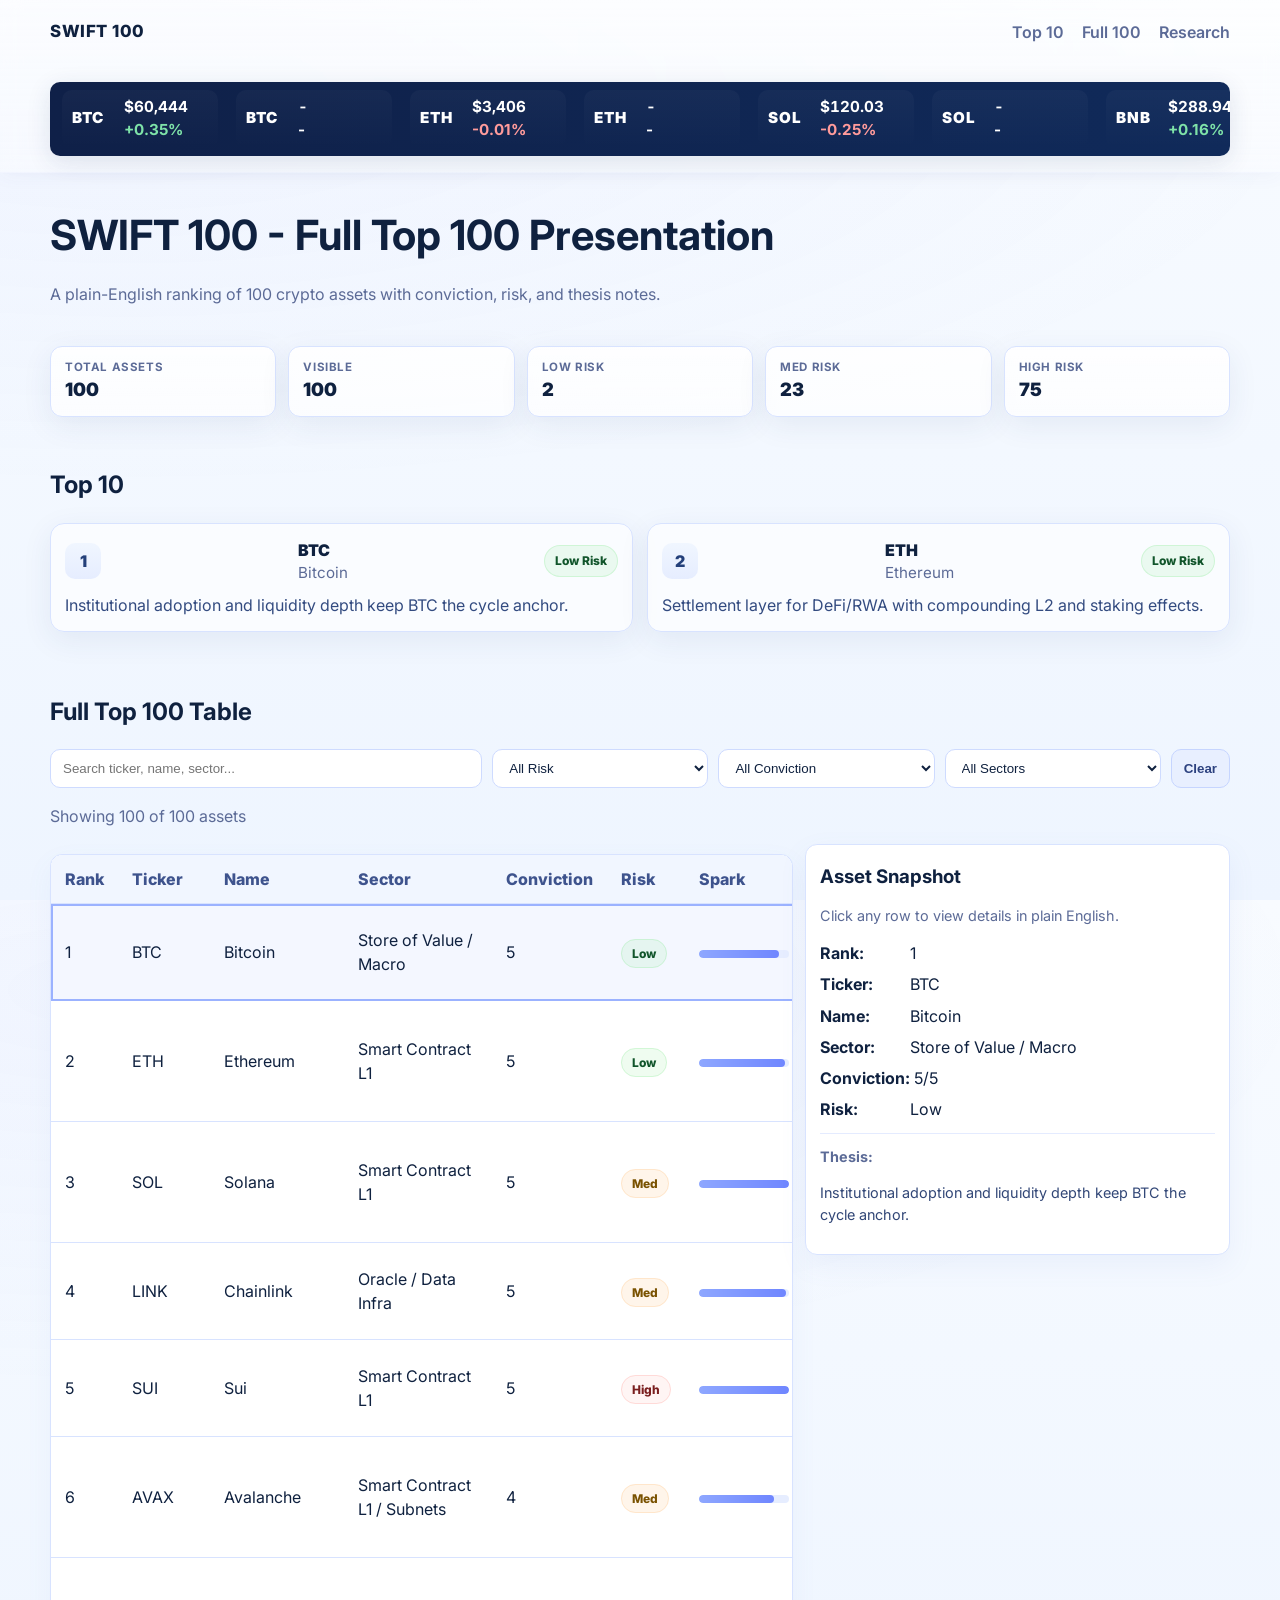
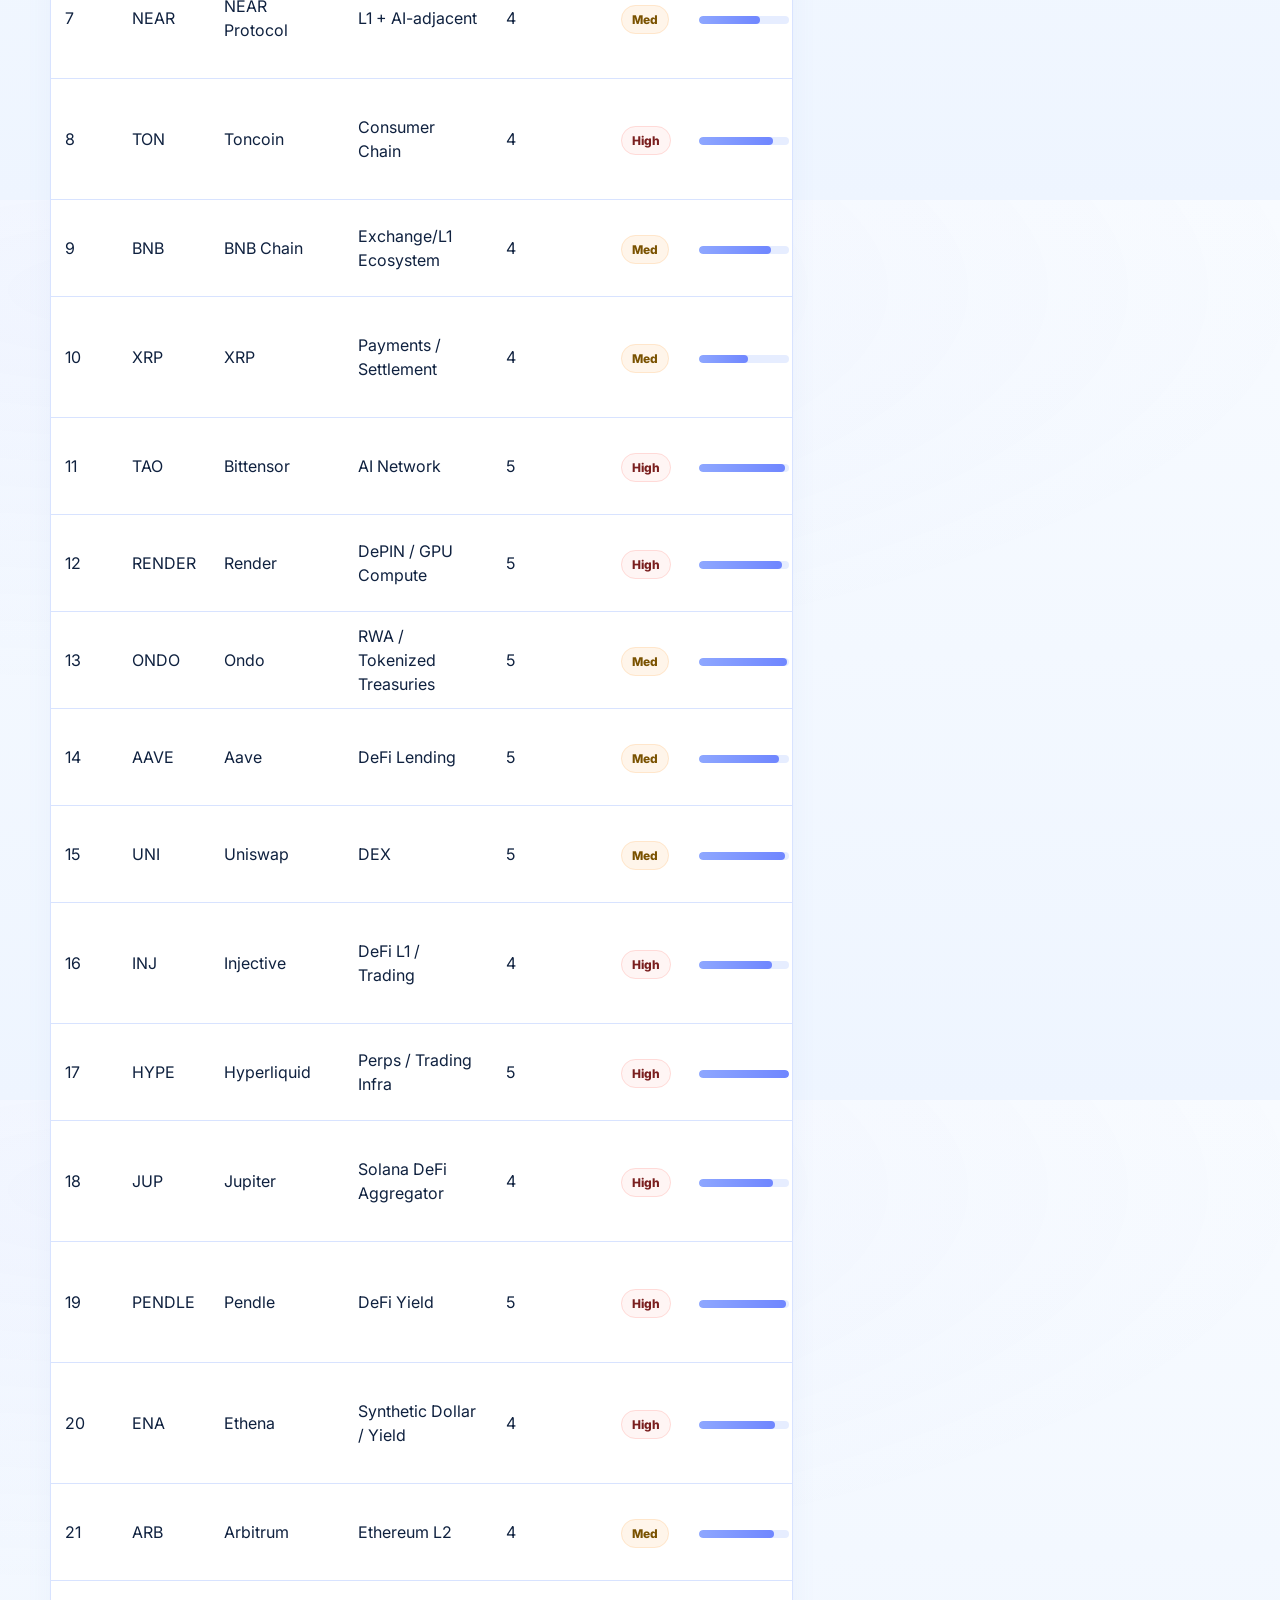
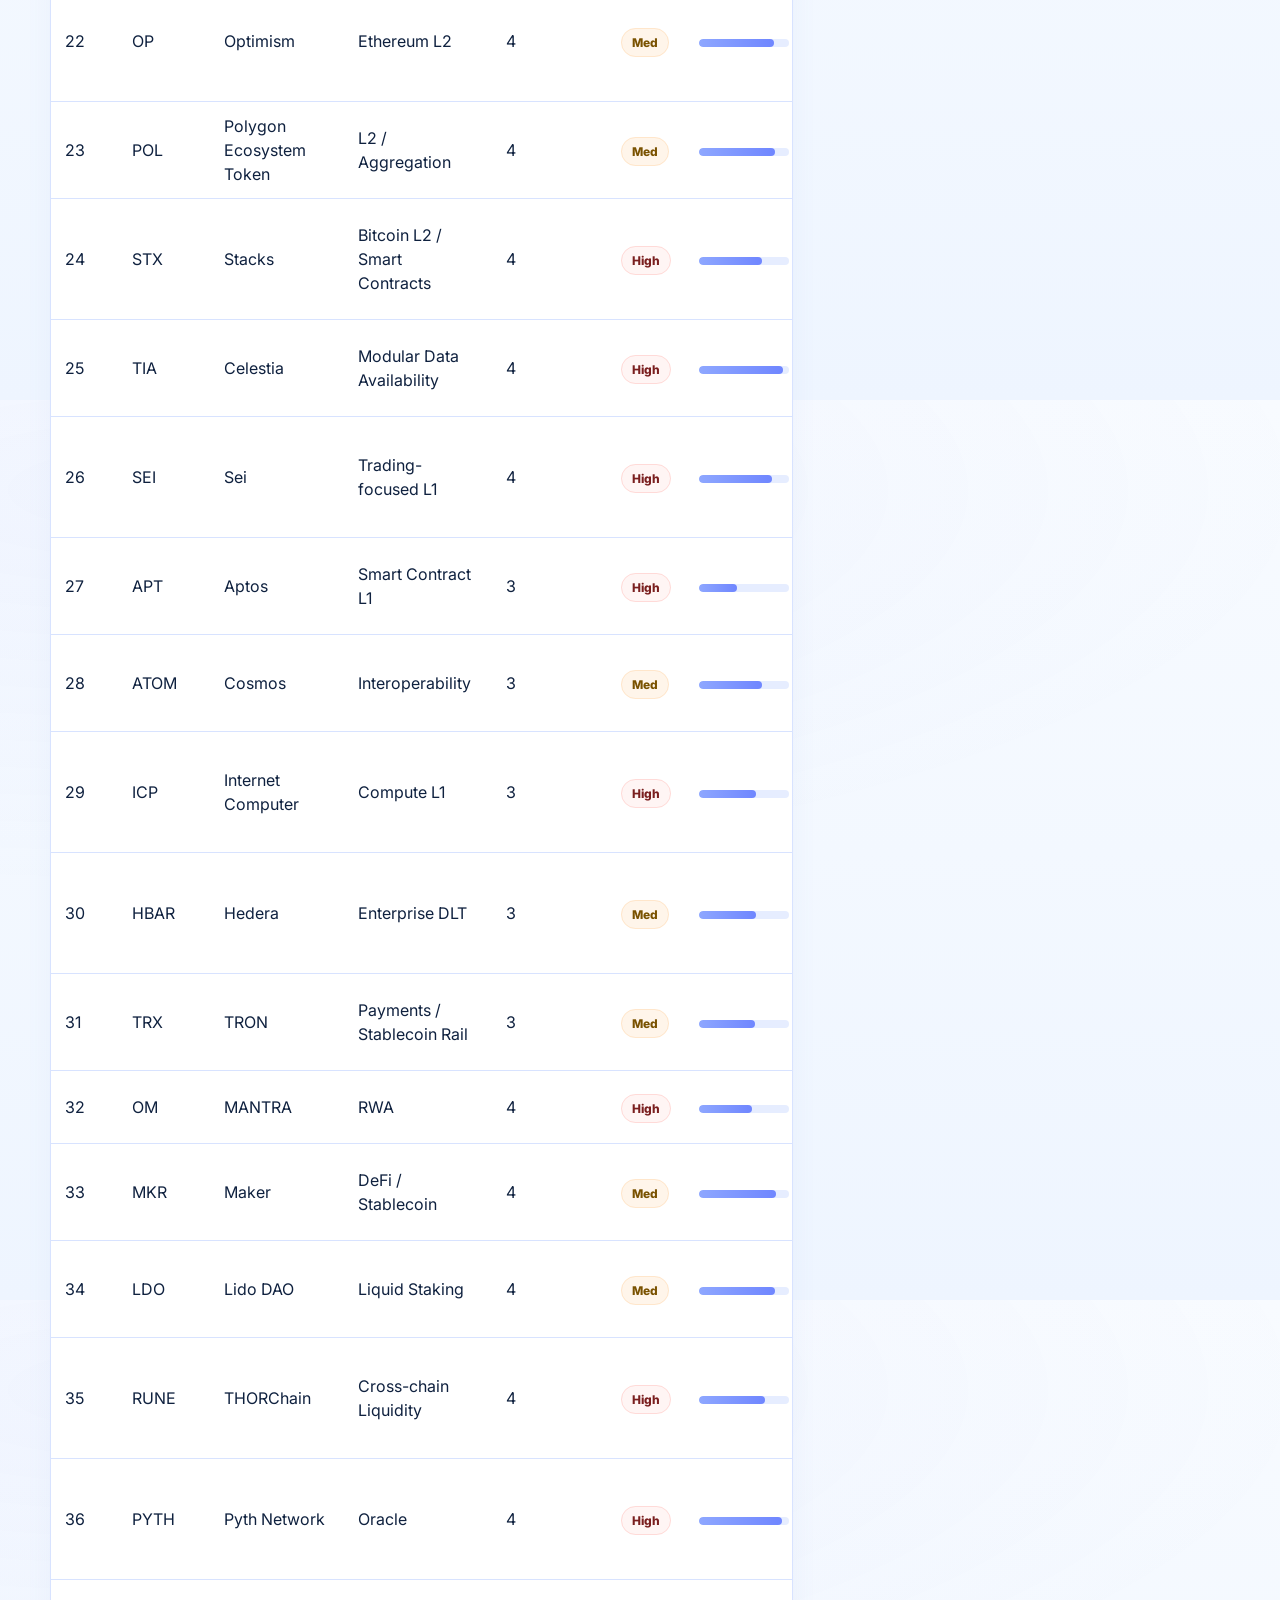
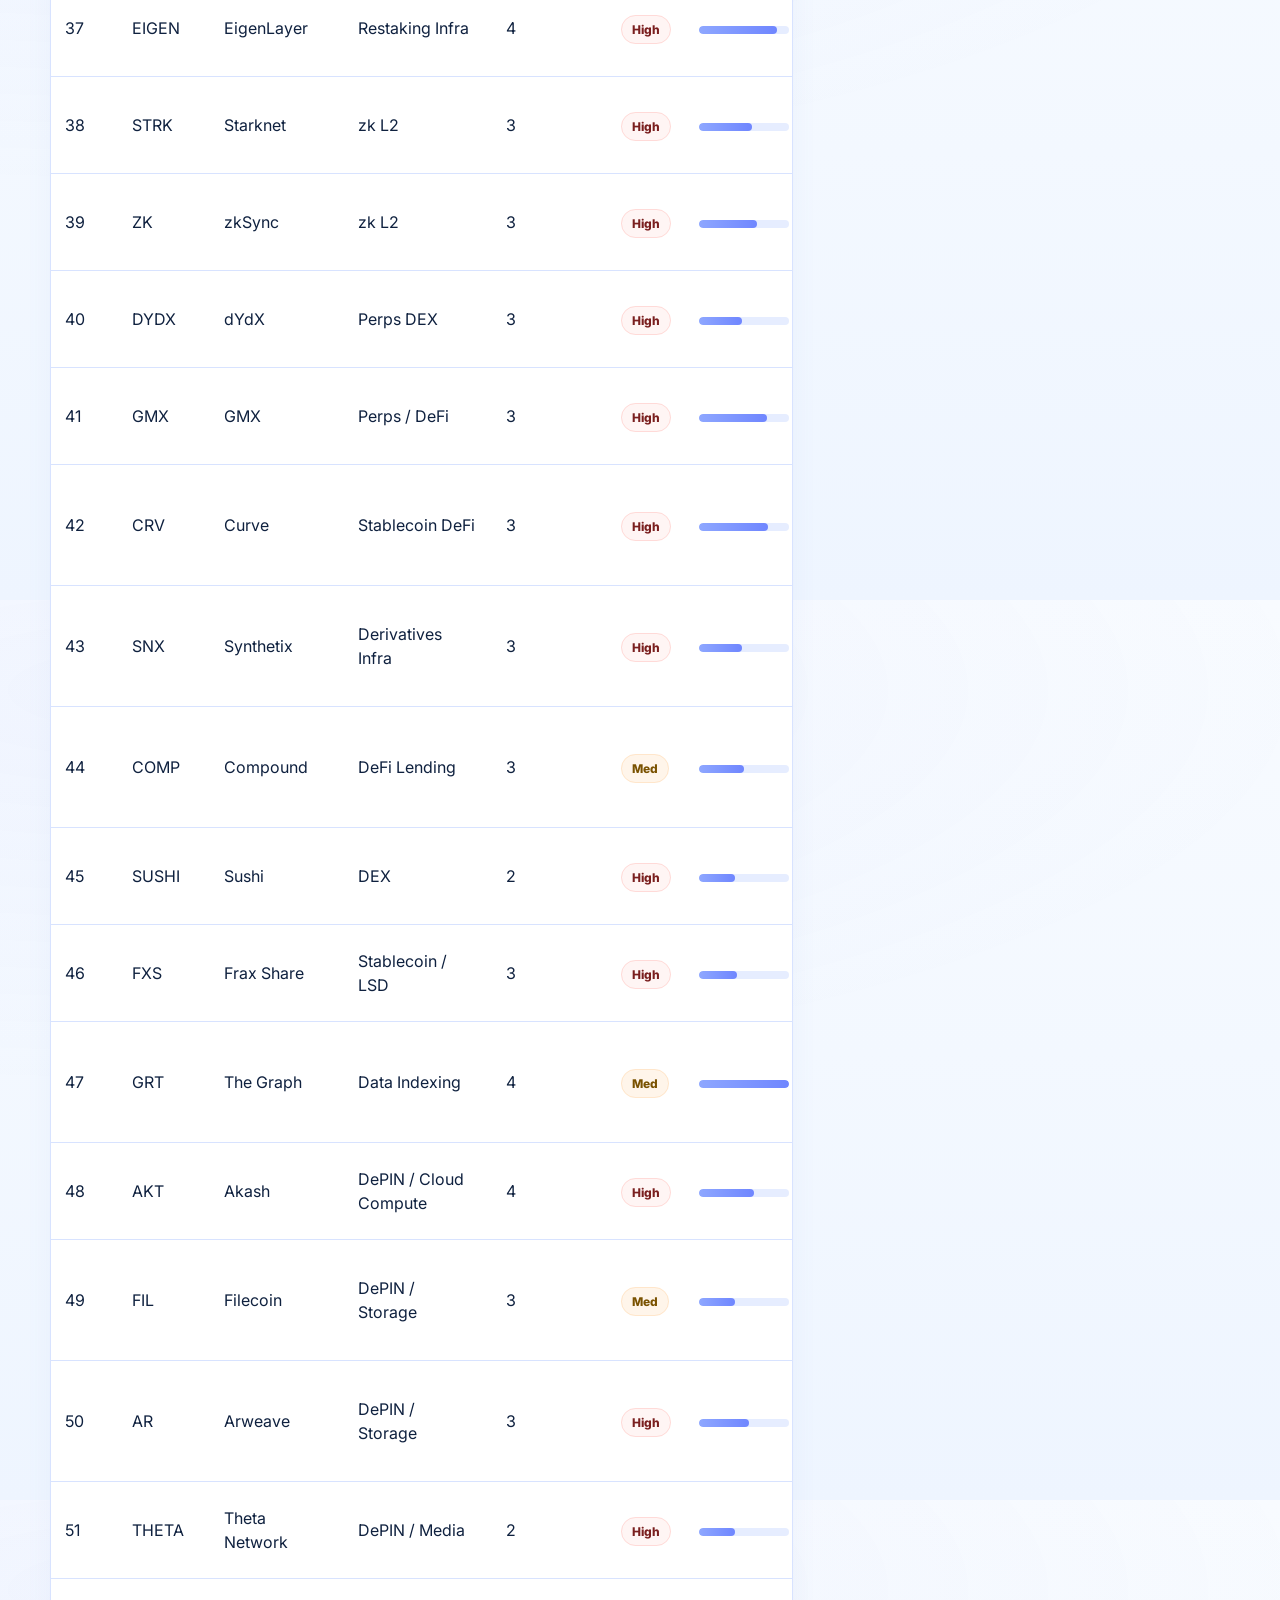
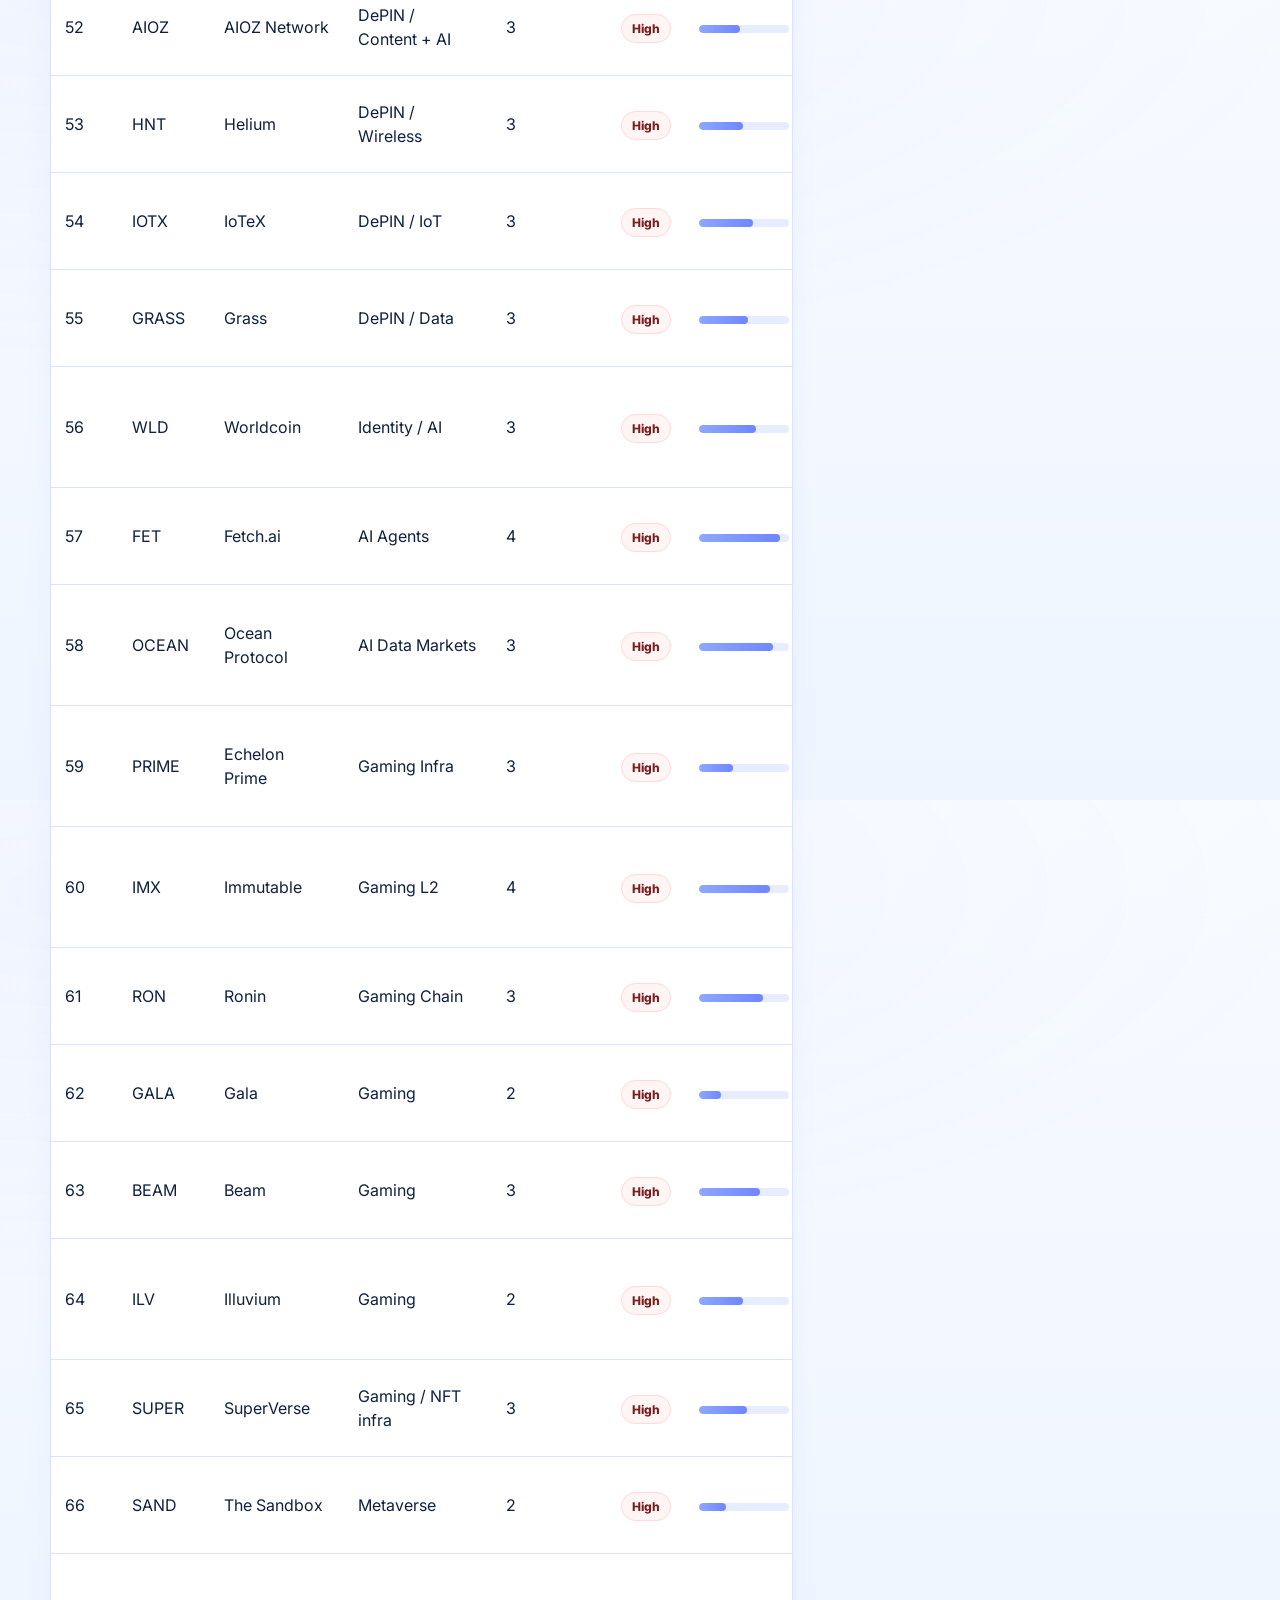
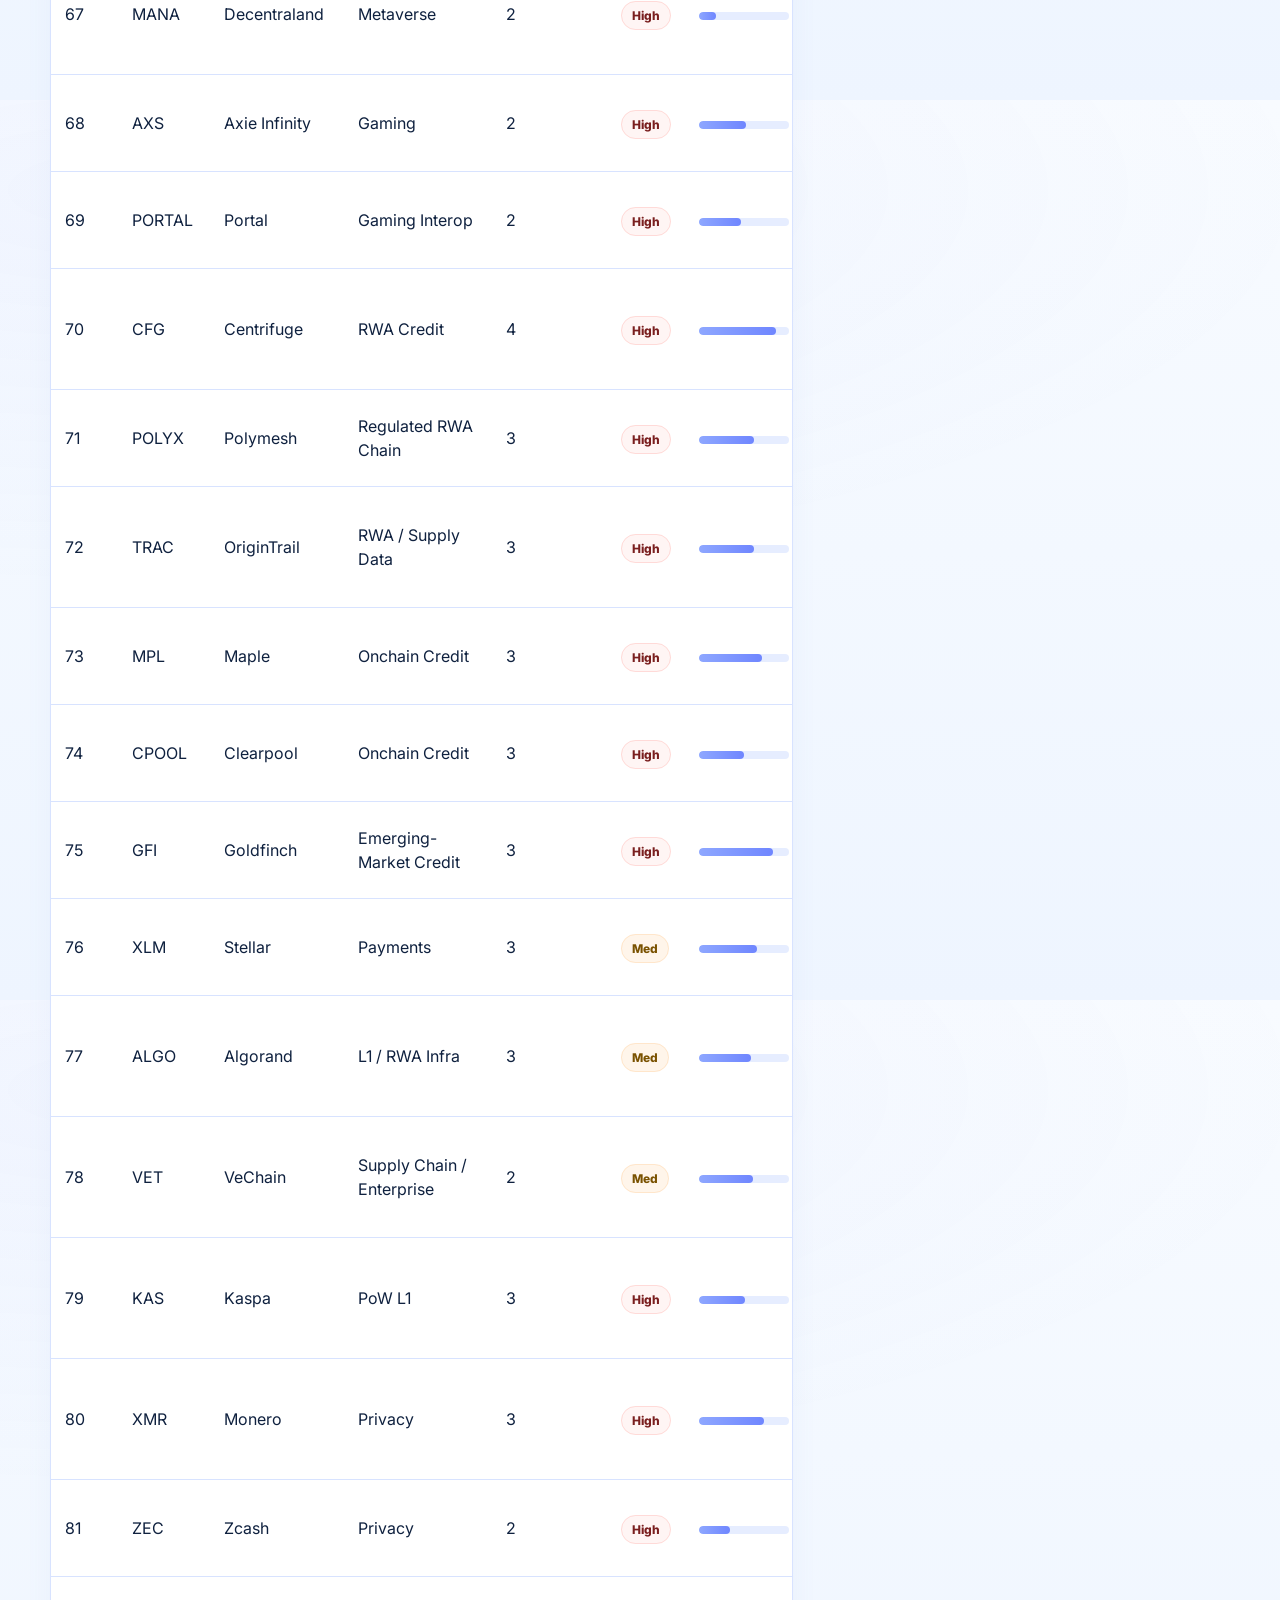
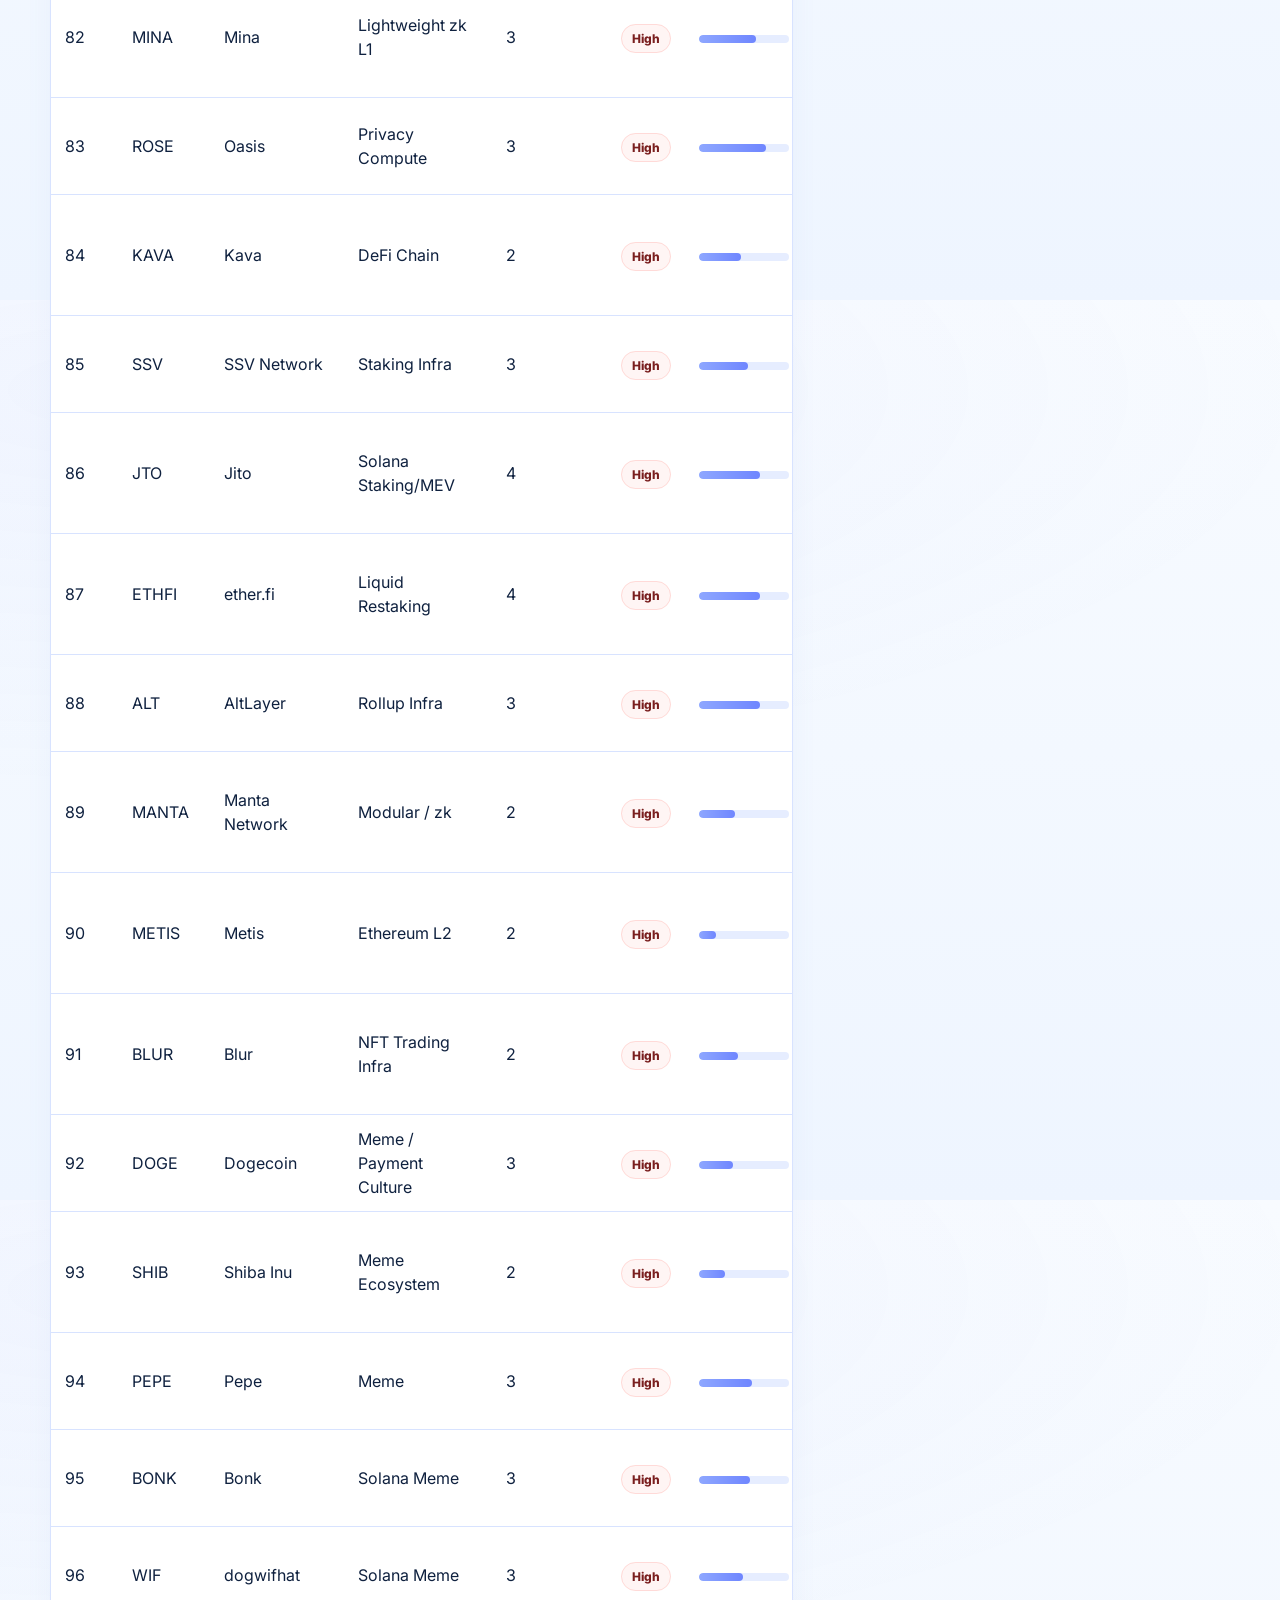
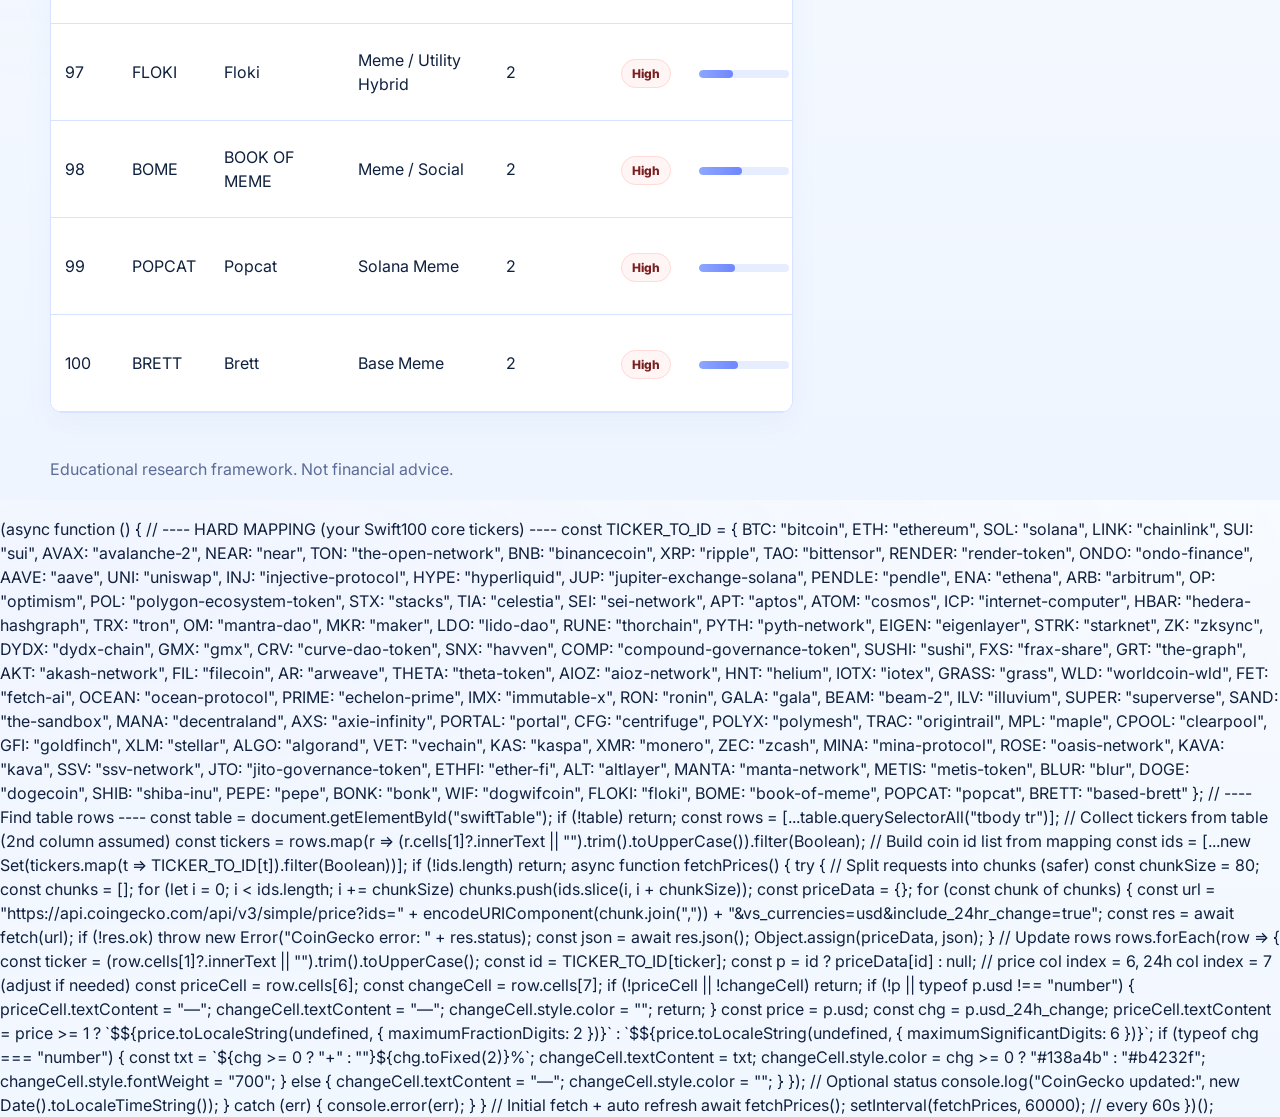
==== index.html @ b7492a48 "Add new cryptocurrency entries to index.html Added new rows to the cryptocurrency table with detaile" ====
<!doctype html>
<html lang="en">
<head>
<meta charset="utf-8"/>
<meta name="viewport" content="width=device-width, initial-scale=1"/>
<title>SWIFT 100 - Full Top 100</title>
<link href="https://fonts.googleapis.com/css2?family=Inter:wght@300;400;600;800&display=swap" rel="stylesheet">
<style>
:root{
  --bg:#f4f7ff;--bg2:#edf2ff;--card:#ffffffaa;--muted:#5c6b97;--text:#0f213f;
  --line:#d8e3ff;--accent:#6f86ff;--accent2:#8aa6ff;--glass-border:rgba(255,255,255,.35);
  --r:14px;--max:1180px;--glass-shadow:0 8px 30px rgba(35,60,120,.08);
  --ticker-bg:linear-gradient(90deg,#0f2048,#102a5a);
}
*{box-sizing:border-box}
html,body{height:100%}
body{
  margin:0;font-family:Inter,Segoe UI,Roboto,Arial,sans-serif;
  background:radial-gradient(1200px 400px at 10% 10%, rgba(139,155,255,.06), transparent),
             linear-gradient(180deg,#f8fbff 0%,#eef5ff 100%);
  color:var(--text);line-height:1.5; -webkit-font-smoothing:antialiased;
}

/* container + nav */
.container{width:min(var(--max),94%);margin:auto}
.nav{
  position:sticky;top:0;z-index:60;
  background:linear-gradient(180deg, rgba(255,255,255,.7), rgba(250,252,255,.6));
  backdrop-filter:blur(10px); border-bottom:1px solid rgba(140,160,255,.08);
  box-shadow:0 4px 18px rgba(65,85,160,.04);
}
.navin{display:flex;justify-content:space-between;align-items:center;min-height:64px;padding:8px 0}
.brand{font-weight:800;letter-spacing:.5px;color:var(--text);font-size:1.05rem}
.nav nav a{margin-left:14px;color:var(--muted);text-decoration:none;font-weight:600}
.nav nav a:hover{color:var(--accent)}

/* market ticker bar (animated) */
.marketbar{
  margin-top:8px;border-radius:10px;overflow:hidden;
  display:flex;align-items:center;gap:12px;padding:8px 12px;
  background:var(--ticker-bg);color:#fff;font-weight:700;font-size:.95rem;
  box-shadow:0 6px 24px rgba(27,48,96,.12);position:relative;
}
.marquee{
  display:flex;gap:18px;white-space:nowrap;animation:scroll-left 18s linear infinite;
}
.marquee:hover{animation-play-state:paused}
.ticker-item{display:flex;align-items:center;gap:8px;padding:6px 10px;border-radius:10px;background:linear-gradient(180deg,rgba(255,255,255,.03),transparent)}
.ticker-symbol{width:44px;font-weight:900;letter-spacing:1px}
.ticker-price{font-variant-numeric:tabular-nums}
.ticker-change.up{color:#7ee2a8}
.ticker-change.down{color:#ff9b9b}
@keyframes scroll-left{0%{transform:translateX(0)}100%{transform:translateX(-50%)}}

/* hero */
.hero{padding:28px 0 16px}
h1{margin:.2rem 0 .5rem;font-size:clamp(1.6rem,4vw,2.6rem)}
.muted{color:var(--muted)}

/* glass cards + grid */
.grid{display:grid;grid-template-columns:repeat(2,1fr);gap:14px}
.card{
  background:var(--card);border:1px solid var(--line);
  border-radius:var(--r);padding:14px;box-shadow:var(--glass-shadow);
  transition:transform .18s ease,box-shadow .18s ease;
}
.card:hover{transform:translateY(-6px);box-shadow:0 18px 40px rgba(55,75,170,.12)}
.row{display:flex;justify-content:space-between;align-items:center;gap:12px}
.rank{background:linear-gradient(180deg,#f0f6ff,#e6edff);border-radius:10px;min-width:36px;height:36px;display:grid;place-items:center;font-weight:900;color:#24407a}
.ticker{font-weight:900}
.name{font-size:.95rem;color:var(--muted)}
.thesis{margin:.5rem 0 0;color:#334b80}

/* pill */
.pill{font-size:.75rem;font-weight:800;padding:6px 10px;border-radius:999px;border:1px solid transparent}
.low{color:#11552b;background:rgba(126,231,135,.12);border-color:rgba(126,231,135,.25)}
.med{color:#7a5200;background:rgba(255,184,107,.14);border-color:rgba(255,184,107,.25)}
.high{color:#7a1f1f;background:rgba(255,123,114,.08);border-color:rgba(255,123,114,.22)}

/* kpi */
.kpi{display:grid;grid-template-columns:repeat(5,1fr);gap:12px;margin:8px 0 14px}
.kpi .card{padding:12px 14px;background:linear-gradient(180deg,rgba(255,255,255,.9),rgba(255,255,255,.75));border-radius:12px}
.kpi .lbl{font-size:.72rem;color:var(--muted);font-weight:700;text-transform:uppercase;letter-spacing:.6px}
.kpi .val{font-size:1.15rem;font-weight:900}

/* toolbar */
.toolbar{display:grid;grid-template-columns:2fr 1fr 1fr 1fr auto;gap:10px;margin:10px 0}
.toolbar input,.toolbar select{border:1px solid #cedbff;background:#fff;color:var(--text);padding:10px 12px;border-radius:10px}
.toolbar button{border:1px solid #c6d5ff;background:#e8efff;color:#2d4280;padding:9px 12px;border-radius:10px;font-weight:700;cursor:pointer}

/* table */
.table-layout{display:grid;grid-template-columns:1.4fr .8fr;gap:12px;align-items:start}
.table-wrap{border:1px solid var(--line);border-radius:12px;overflow:auto;background:#fff;margin-top:10px;box-shadow:0 10px 28px rgba(105,128,204,.06)}
table{width:100%;border-collapse:collapse;min-width:980px}
th,td{padding:12px 14px;border-bottom:1px solid var(--line);text-align:left;vertical-align:middle}
th{position:sticky;top:0;background:#f1f6ff;color:#3e538d;font-weight:800}
th.sortable{cursor:pointer;user-select:none}
th .arr{margin-left:6px;font-size:.75rem;color:#6f7fb2}

/* hover / selection */
tbody tr{transition:transform .12s ease,background .12s ease,box-shadow .12s ease}
tbody tr:hover{transform:translateY(-4px);background:linear-gradient(90deg,rgba(143,163,255,.03),rgba(230,240,255,.03));box-shadow:0 8px 20px rgba(60,86,180,.04)}
tr.is-selected{outline:2px solid #9bb2ff;outline-offset:-2px;background:#f4f7ff}

/* spark */
.spark{width:90px;height:8px;border-radius:999px;background:#e6edff;display:inline-block;position:relative;overflow:hidden}
.spark > i{display:block;height:100%;background:linear-gradient(90deg,#8ea7ff,#6f86ff);border-radius:999px;transition:width .6s ease}

/* sidepanel */
.sidepanel{border:1px solid var(--line);background:#fff;border-radius:12px;box-shadow:0 10px 28px rgba(105,128,204,.08);padding:14px;position:sticky;top:86px}
.sidepanel h3{margin:.2rem 0 .6rem}.mini{font-size:.9rem;color:var(--muted)}.detail{margin:.45rem 0}.detail b{display:inline-block;min-width:86px}

/* responsive */
.section{padding:16px 0 26px}footer{padding:18px 0 36px;color:var(--muted)}
@media(max-width:1000px){.table-layout{grid-template-columns:1fr}.sidepanel{position:static}.grid{grid-template-columns:1fr 1fr}}
@media(max-width:900px){.grid{grid-template-columns:1fr}.kpi{grid-template-columns:repeat(2,1fr)}.toolbar{grid-template-columns:1fr}.table-wrap table{min-width:760px}th,td{padding:8px 9px}}
</style>
</head>
<body>
<header class="nav">
  <div class="container navin">
    <div class="brand">SWIFT 100</div>
    <nav>
      <a href="#top10">Top 10</a>
      <a href="#full100">Full 100</a>
      <a href="./research/">Research</a>
    </nav>
  </div>
  <div class="container" style="padding:10px 0 16px">
    <div class="marketbar" aria-hidden="false">
      <div class="marquee" id="marketMarquee">
        <!-- JS will populate ticker items here -->
      </div>
    </div>
  </div>
</header>

<main class="container">
<section class="hero">
  <h1>SWIFT 100 - Full Top 100 Presentation</h1>
  <p class="muted">A plain-English ranking of 100 crypto assets with conviction, risk, and thesis notes.</p>
</section>

<section class="kpi" id="kpi">
  <article class="card"><div class="lbl">Total Assets</div><div class="val" id="kpiTotal">100</div></article>
  <article class="card"><div class="lbl">Visible</div><div class="val" id="kpiVisible">100</div></article>
  <article class="card"><div class="lbl">Low Risk</div><div class="val" id="kpiLow">0</div></article>
  <article class="card"><div class="lbl">Med Risk</div><div class="val" id="kpiMed">0</div></article>
  <article class="card"><div class="lbl">High Risk</div><div class="val" id="kpiHigh">0</div></article>
</section>

<!-- Top 10 -->
<section id="top10" class="section">
  <h2>Top 10</h2>
  <div class="grid">
    <!-- ...existing cards... -->
    <article class="card">
      <div class="row"><span class="rank">1</span><div><div class="ticker">BTC</div><div class="name">Bitcoin</div></div><span class="pill low">Low Risk</span></div>
      <p class="thesis">Institutional adoption and liquidity depth keep BTC the cycle anchor.</p>
    </article>
    <article class="card">
      <div class="row"><span class="rank">2</span><div><div class="ticker">ETH</div><div class="name">Ethereum</div></div><span class="pill low">Low Risk</span></div>
      <p class="thesis">Settlement layer for DeFi/RWA with compounding L2 and staking effects.</p>
    </article>
    <!-- other top10 items... -->
  </div>
</section>

<!-- Full table (unchanged content structure but slight DOM tweaks remain compatible) -->
<section id="full100" class="section">
  <h2>Full Top 100 Table</h2>
  <div class="toolbar">
    <input id="searchInput" type="text" placeholder="Search ticker, name, sector..."/>
    <select id="riskFilter"><option value="">All Risk</option><option value="Low">Low</option><option value="Med">Med</option><option value="High">High</option></select>
    <select id="convFilter"><option value="">All Conviction</option><option value="5">5</option><option value="4">4+</option><option value="3">3+</option></select>
    <select id="sectorFilter"><option value="">All Sectors</option></select>
    <button id="clearFilters" type="button">Clear</button>
  </div>

  <p class="muted" id="showingText">Showing 100 of 100 assets</p>

  <div class="table-layout">
    <div class="table-wrap">
      <table id="swiftTable" aria-describedby="showingText">
        <thead>
          <tr>
            <th class="sortable" data-sort="rank">Rank</th>
            <th class="sortable" data-sort="ticker">Ticker</th>
            <th class="sortable" data-sort="name">Name</th>
            <th class="sortable" data-sort="sector">Sector</th>
            <th class="sortable" data-sort="conviction">Conviction</th>
            <th class="sortable" data-sort="risk">Risk</th>
            <th>Spark</th>
            <th class="sortable" data-sort="thesis">Thesis</th>
          </tr>
        </thead>
        <tbody>
          <!-- original table rows remain unchanged -->
          <tr><td>1</td><td>BTC</td><td>Bitcoin</td><td>Store of Value / Macro</td><td>5</td><td><span class="pill low">Low</span></td><td>Institutional adoption and liquidity depth keep BTC the cycle anchor.</td></tr>
          <tr><td>2</td><td>ETH</td><td>Ethereum</td><td>Smart Contract L1</td><td>5</td><td><span class="pill low">Low</span></td><td>Settlement layer for DeFi/RWA with compounding L2 and staking effects.</td></tr>
          <tr><td>3</td><td>SOL</td><td>Solana</td><td>Smart Contract L1</td><td>5</td><td><span class="pill med">Med</span></td><td>High-throughput consumer + trading activity supports sustained ecosystem growth.</td></tr>
          <tr><td>4</td><td>LINK</td><td>Chainlink</td><td>Oracle / Data Infra</td><td>5</td><td><span class="pill med">Med</span></td><td>Critical middleware for cross-chain data, RWAs, and proof-of-reserve rails.</td></tr>
          <tr><td>5</td><td>SUI</td><td>Sui</td><td>Smart Contract L1</td><td>5</td><td><span class="pill high">High</span></td><td>Strong UX and parallel execution position Sui for high-beta app growth.</td></tr>
          <tr><td>6</td><td>AVAX</td><td>Avalanche</td><td>Smart Contract L1 / Subnets</td><td>4</td><td><span class="pill med">Med</span></td><td>Subnet architecture and enterprise/RWA interest provide differentiated upside.</td></tr>
          <tr><td>7</td><td>NEAR</td><td>NEAR Protocol</td><td>L1 + AI-adjacent</td><td>4</td><td><span class="pill med">Med</span></td><td>Scalable chain with growing AI narrative and consumer onboarding focus.</td></tr>
          <tr><td>8</td><td>TON</td><td>Toncoin</td><td>Consumer Chain</td><td>4</td><td><span class="pill high">High</span></td><td>Telegram distribution can convert social reach into crypto-native users/payments.</td></tr>
          <tr><td>9</td><td>BNB</td><td>BNB Chain</td><td>Exchange/L1 Ecosystem</td><td>4</td><td><span class="pill med">Med</span></td><td>Massive user base and exchange flywheel keep BNB ecosystem relevant.</td></tr>
          <tr><td>10</td><td>XRP</td><td>XRP</td><td>Payments / Settlement</td><td>4</td><td><span class="pill med">Med</span></td><td>Regulatory clarity + payment rails narrative can re-rate large-cap payment tokens.</td></tr>
          <tr><td>11</td><td>TAO</td><td>Bittensor</td><td>AI Network</td><td>5</td><td><span class="pill high">High</span></td><td>Decentralized AI incentive layer remains one of the strongest AI-crypto bets.</td></tr>
          <tr><td>12</td><td>RENDER</td><td>Render</td><td>DePIN / GPU Compute</td><td>5</td><td><span class="pill high">High</span></td><td>GPU marketplace benefits directly from AI compute demand growth.</td></tr>
          <tr><td>13</td><td>ONDO</td><td>Ondo</td><td>RWA / Tokenized Treasuries</td><td>5</td><td><span class="pill med">Med</span></td><td>Clear product-market fit in compliant onchain yield and tokenized securities.</td></tr>
          <tr><td>14</td><td>AAVE</td><td>Aave</td><td>DeFi Lending</td><td>5</td><td><span class="pill med">Med</span></td><td>Blue-chip lending protocol with resilient revenue and multichain expansion.</td></tr>
          <tr><td>15</td><td>UNI</td><td>Uniswap</td><td>DEX</td><td>5</td><td><span class="pill med">Med</span></td><td>Dominant decentralized exchange with durable liquidity network effects.</td></tr>
          <tr><td>16</td><td>INJ</td><td>Injective</td><td>DeFi L1 / Trading</td><td>4</td><td><span class="pill high">High</span></td><td>Trading-specialized chain with strong narrative leverage in derivatives growth.</td></tr>
          <tr><td>17</td><td>HYPE</td><td>Hyperliquid</td><td>Perps / Trading Infra</td><td>5</td><td><span class="pill high">High</span></td><td>Onchain perps growth and sticky trader liquidity drive asymmetric upside.</td></tr>
          <tr><td>18</td><td>JUP</td><td>Jupiter</td><td>Solana DeFi Aggregator</td><td>4</td><td><span class="pill high">High</span></td><td>Solana routing/liquidity hub with strong product velocity and user mindshare.</td></tr>
          <tr><td>19</td><td>PENDLE</td><td>Pendle</td><td>DeFi Yield</td><td>5</td><td><span class="pill high">High</span></td><td>Yield tokenization becomes more valuable as onchain rates and RWAs expand.</td></tr>
          <tr><td>20</td><td>ENA</td><td>Ethena</td><td>Synthetic Dollar / Yield</td><td>4</td><td><span class="pill high">High</span></td><td>Scalable stable-yield product can capture large liquidity during risk-on phases.</td></tr>
          <tr><td>21</td><td>ARB</td><td>Arbitrum</td><td>Ethereum L2</td><td>4</td><td><span class="pill med">Med</span></td><td>Leading L2 ecosystem with broad app coverage and institutional relevance.</td></tr>
          <tr><td>22</td><td>OP</td><td>Optimism</td><td>Ethereum L2</td><td>4</td><td><span class="pill med">Med</span></td><td>Superchain strategy may compound adoption through shared infrastructure.</td></tr>
          <tr><td>23</td><td>POL</td><td>Polygon Ecosystem Token</td><td>L2 / Aggregation</td><td>4</td><td><span class="pill med">Med</span></td><td>Broad enterprise footprint plus migration to modular scaling stack.</td></tr>
          <tr><td>24</td><td>STX</td><td>Stacks</td><td>Bitcoin L2 / Smart Contracts</td><td>4</td><td><span class="pill high">High</span></td><td>BTC-linked smart-contract demand offers unique upside in Bitcoin cycle strength.</td></tr>
          <tr><td>25</td><td>TIA</td><td>Celestia</td><td>Modular Data Availability</td><td>4</td><td><span class="pill high">High</span></td><td>Modular stack adoption can make DA tokens key infrastructure winners.</td></tr>
          <tr><td>26</td><td>SEI</td><td>Sei</td><td>Trading-focused L1</td><td>4</td><td><span class="pill high">High</span></td><td>Performance-first positioning targets exchange-like onchain trading flows.</td></tr>
          <tr><td>27</td><td>APT</td><td>Aptos</td><td>Smart Contract L1</td><td>3</td><td><span class="pill high">High</span></td><td>Strong funding/dev base with upside if consumer apps gain traction.</td></tr>
          <tr><td>28</td><td>ATOM</td><td>Cosmos</td><td>Interoperability</td><td>3</td><td><span class="pill med">Med</span></td><td>Interchain architecture remains relevant as app-chains re-emerge.</td></tr>
          <tr><td>29</td><td>ICP</td><td>Internet Computer</td><td>Compute L1</td><td>3</td><td><span class="pill high">High</span></td><td>Full-stack onchain compute model offers upside if dev adoption accelerates.</td></tr>
          <tr><td>30</td><td>HBAR</td><td>Hedera</td><td>Enterprise DLT</td><td>3</td><td><span class="pill med">Med</span></td><td>Enterprise/governance model could outperform if regulated use cases expand.</td></tr>
          <tr><td>31</td><td>TRX</td><td>TRON</td><td>Payments / Stablecoin Rail</td><td>3</td><td><span class="pill med">Med</span></td><td>Persistent stablecoin transfer demand supports TRON transaction utility.</td></tr>
          <tr><td>32</td><td>OM</td><td>MANTRA</td><td>RWA</td><td>4</td><td><span class="pill high">High</span></td><td>High-beta RWA proxy with strong narrative sensitivity.</td></tr>
          <tr><td>33</td><td>MKR</td><td>Maker</td><td>DeFi / Stablecoin</td><td>4</td><td><span class="pill med">Med</span></td><td>Cash-flow profile and treasury strategy make MKR a DeFi quality name.</td></tr>
          <tr><td>34</td><td>LDO</td><td>Lido DAO</td><td>Liquid Staking</td><td>4</td><td><span class="pill med">Med</span></td><td>ETH staking dominance keeps LDO exposed to base-layer yield growth.</td></tr>
          <tr><td>35</td><td>RUNE</td><td>THORChain</td><td>Cross-chain Liquidity</td><td>4</td><td><span class="pill high">High</span></td><td>Native cross-chain swaps are strategically valuable in fragmented liquidity markets.</td></tr>
          <tr><td>36</td><td>PYTH</td><td>Pyth Network</td><td>Oracle</td><td>4</td><td><span class="pill high">High</span></td><td>Fast oracle rails increasingly critical for perps and low-latency DeFi.</td></tr>
          <tr><td>37</td><td>EIGEN</td><td>EigenLayer</td><td>Restaking Infra</td><td>4</td><td><span class="pill high">High</span></td><td>Shared cryptoeconomic security can become a major middleware layer.</td></tr>
          <tr><td>38</td><td>STRK</td><td>Starknet</td><td>zk L2</td><td>3</td><td><span class="pill high">High</span></td><td>zk stack upside remains significant if throughput + UX improve.</td></tr>
          <tr><td>39</td><td>ZK</td><td>zkSync</td><td>zk L2</td><td>3</td><td><span class="pill high">High</span></td><td>zk rollup ecosystem can capture apps needing low-cost secure settlement.</td></tr>
          <tr><td>40</td><td>DYDX</td><td>dYdX</td><td>Perps DEX</td><td>3</td><td><span class="pill high">High</span></td><td>Durable derivatives demand supports long-run onchain exchange thesis.</td></tr>
          <tr><td>41</td><td>GMX</td><td>GMX</td><td>Perps / DeFi</td><td>3</td><td><span class="pill high">High</span></td><td>Real-yield trading model benefits from persistent speculative volume.</td></tr>
          <tr><td>42</td><td>CRV</td><td>Curve</td><td>Stablecoin DeFi</td><td>3</td><td><span class="pill high">High</span></td><td>Stable liquidity infrastructure remains core to DeFi yield plumbing.</td></tr>
          <tr><td>43</td><td>SNX</td><td>Synthetix</td><td>Derivatives Infra</td><td>3</td><td><span class="pill high">High</span></td><td>Protocol-level perps architecture offers leveraged upside if volumes return.</td></tr>
          <tr><td>44</td><td>COMP</td><td>Compound</td><td>DeFi Lending</td><td>3</td><td><span class="pill med">Med</span></td><td>Blue-chip governance token with upside from institutional DeFi comeback.</td></tr>
          <tr><td>45</td><td>SUSHI</td><td>Sushi</td><td>DEX</td><td>2</td><td><span class="pill high">High</span></td><td>Turnaround potential exists but execution risk remains elevated.</td></tr>
          <tr><td>46</td><td>FXS</td><td>Frax Share</td><td>Stablecoin / LSD</td><td>3</td><td><span class="pill high">High</span></td><td>Multi-product stablecoin and LST stack gives optionality in DeFi rotation.</td></tr>
          <tr><td>47</td><td>GRT</td><td>The Graph</td><td>Data Indexing</td><td>4</td><td><span class="pill med">Med</span></td><td>Indexing demand rises as onchain apps and AI agents require structured data.</td></tr>
          <tr><td>48</td><td>AKT</td><td>Akash</td><td>DePIN / Cloud Compute</td><td>4</td><td><span class="pill high">High</span></td><td>Decentralized compute demand tracks AI model deployment growth.</td></tr>
          <tr><td>49</td><td>FIL</td><td>Filecoin</td><td>DePIN / Storage</td><td>3</td><td><span class="pill med">Med</span></td><td>Persistent decentralized storage + compute integrations support utility recovery.</td></tr>
          <tr><td>50</td><td>AR</td><td>Arweave</td><td>DePIN / Storage</td><td>3</td><td><span class="pill high">High</span></td><td>Permanent data storage thesis can re-rate with AI/data provenance demand.</td></tr>
          <tr><td>51</td><td>THETA</td><td>Theta Network</td><td>DePIN / Media</td><td>2</td><td><span class="pill high">High</span></td><td>Edge media infra has upside if real distribution partnerships expand.</td></tr>
          <tr><td>52</td><td>AIOZ</td><td>AIOZ Network</td><td>DePIN / Content + AI</td><td>3</td><td><span class="pill high">High</span></td><td>Combines distributed content delivery and AI narrative in one token.</td></tr>
          <tr><td>53</td><td>HNT</td><td>Helium</td><td>DePIN / Wireless</td><td>3</td><td><span class="pill high">High</span></td><td>Wireless network token gains if real subscriber economics improve.</td></tr>
          <tr><td>54</td><td>IOTX</td><td>IoTeX</td><td>DePIN / IoT</td><td>3</td><td><span class="pill high">High</span></td><td>Machine-to-machine data economy remains long-duration optionality bet.</td></tr>
          <tr><td>55</td><td>GRASS</td><td>Grass</td><td>DePIN / Data</td><td>3</td><td><span class="pill high">High</span></td><td>Consumer-driven data sharing network aligns with AI data demand trend.</td></tr>
          <tr><td>56</td><td>WLD</td><td>Worldcoin</td><td>Identity / AI</td><td>3</td><td><span class="pill high">High</span></td><td>Proof-of-personhood could become core primitive for agent-heavy internet.</td></tr>
          <tr><td>57</td><td>FET</td><td>Fetch.ai</td><td>AI Agents</td><td>4</td><td><span class="pill high">High</span></td><td>Agent economy narrative gives FET strong upside in AI-crypto cycles.</td></tr>
          <tr><td>58</td><td>OCEAN</td><td>Ocean Protocol</td><td>AI Data Markets</td><td>3</td><td><span class="pill high">High</span></td><td>Tokenized data marketplaces fit growing demand for permissioned AI datasets.</td></tr>
          <tr><td>59</td><td>PRIME</td><td>Echelon Prime</td><td>Gaming Infra</td><td>3</td><td><span class="pill high">High</span></td><td>High-beta gaming infrastructure play with potential narrative reflexivity.</td></tr>
          <tr><td>60</td><td>IMX</td><td>Immutable</td><td>Gaming L2</td><td>4</td><td><span class="pill high">High</span></td><td>Leading Web3 gaming infra with strong partnerships and user tooling.</td></tr>
          <tr><td>61</td><td>RON</td><td>Ronin</td><td>Gaming Chain</td><td>3</td><td><span class="pill high">High</span></td><td>Purpose-built gaming chain could outperform if game activity rebounds.</td></tr>
          <tr><td>62</td><td>GALA</td><td>Gala</td><td>Gaming</td><td>2</td><td><span class="pill high">High</span></td><td>Large community and pipeline offer upside, but delivery risk is substantial.</td></tr>
          <tr><td>63</td><td>BEAM</td><td>Beam</td><td>Gaming</td><td>3</td><td><span class="pill high">High</span></td><td>Focused gaming ecosystem token with strong speculative beta.</td></tr>
          <tr><td>64</td><td>ILV</td><td>Illuvium</td><td>Gaming</td><td>2</td><td><span class="pill high">High</span></td><td>Premium game IP approach can re-rate if player metrics materially improve.</td></tr>
          <tr><td>65</td><td>SUPER</td><td>SuperVerse</td><td>Gaming / NFT infra</td><td>3</td><td><span class="pill high">High</span></td><td>Cross-game ecosystem strategy offers upside in renewed NFT activity.</td></tr>
          <tr><td>66</td><td>SAND</td><td>The Sandbox</td><td>Metaverse</td><td>2</td><td><span class="pill high">High</span></td><td>Brand partnerships remain valuable optionality for metaverse revival.</td></tr>
          <tr><td>67</td><td>MANA</td><td>Decentraland</td><td>Metaverse</td><td>2</td><td><span class="pill high">High</span></td><td>Deeply discounted metaverse beta with cycle-sensitive rebound potential.</td></tr>
          <tr><td>68</td><td>AXS</td><td>Axie Infinity</td><td>Gaming</td><td>2</td><td><span class="pill high">High</span></td><td>Legacy gaming brand can recover if token sinks and gameplay loops improve.</td></tr>
          <tr><td>69</td><td>PORTAL</td><td>Portal</td><td>Gaming Interop</td><td>2</td><td><span class="pill high">High</span></td><td>Cross-chain gaming rails are attractive if multi-chain games scale users.</td></tr>
          <tr><td>70</td><td>CFG</td><td>Centrifuge</td><td>RWA Credit</td><td>4</td><td><span class="pill high">High</span></td><td>Early-mover in onchain private credit and institutional tokenization rails.</td></tr>
          <tr><td>71</td><td>POLYX</td><td>Polymesh</td><td>Regulated RWA Chain</td><td>3</td><td><span class="pill high">High</span></td><td>Compliance-native chain has upside under stricter tokenization frameworks.</td></tr>
          <tr><td>72</td><td>TRAC</td><td>OriginTrail</td><td>RWA / Supply Data</td><td>3</td><td><span class="pill high">High</span></td><td>Trusted data graph aligns with enterprise provenance and AI verification needs.</td></tr>
          <tr><td>73</td><td>MPL</td><td>Maple</td><td>Onchain Credit</td><td>3</td><td><span class="pill high">High</span></td><td>Institutional lending growth can drive fee and TVL expansion.</td></tr>
          <tr><td>74</td><td>CPOOL</td><td>Clearpool</td><td>Onchain Credit</td><td>3</td><td><span class="pill high">High</span></td><td>Borrower network effects could scale quickly in risk-on credit cycles.</td></tr>
          <tr><td>75</td><td>GFI</td><td>Goldfinch</td><td>Emerging-Market Credit</td><td>3</td><td><span class="pill high">High</span></td><td>Real-world credit access niche offers differentiated RWA upside.</td></tr>
          <tr><td>76</td><td>XLM</td><td>Stellar</td><td>Payments</td><td>3</td><td><span class="pill med">Med</span></td><td>Cross-border payment partnerships keep XLM in the practical utility set.</td></tr>
          <tr><td>77</td><td>ALGO</td><td>Algorand</td><td>L1 / RWA Infra</td><td>3</td><td><span class="pill med">Med</span></td><td>Fast finality and institutional tooling could revive adoption in RWA stack.</td></tr>
          <tr><td>78</td><td>VET</td><td>VeChain</td><td>Supply Chain / Enterprise</td><td>2</td><td><span class="pill med">Med</span></td><td>Enterprise provenance narrative remains viable but needs stronger growth proof.</td></tr>
          <tr><td>79</td><td>KAS</td><td>Kaspa</td><td>PoW L1</td><td>3</td><td><span class="pill high">High</span></td><td>Fast PoW architecture gives differentiated profile vs standard smart-contract L1s.</td></tr>
          <tr><td>80</td><td>XMR</td><td>Monero</td><td>Privacy</td><td>3</td><td><span class="pill high">High</span></td><td>Privacy demand persists structurally despite exchange/regulatory constraints.</td></tr>
          <tr><td>81</td><td>ZEC</td><td>Zcash</td><td>Privacy</td><td>2</td><td><span class="pill high">High</span></td><td>Privacy-tech optionality remains, but adoption and liquidity are key risks.</td></tr>
          <tr><td>82</td><td>MINA</td><td>Mina</td><td>Lightweight zk L1</td><td>3</td><td><span class="pill high">High</span></td><td>Zero-knowledge lightweight chain has upside if zk identity use cases expand.</td></tr>
          <tr><td>83</td><td>ROSE</td><td>Oasis</td><td>Privacy Compute</td><td>3</td><td><span class="pill high">High</span></td><td>Confidential compute can benefit from AI + privacy convergence trend.</td></tr>
          <tr><td>84</td><td>KAVA</td><td>Kava</td><td>DeFi Chain</td><td>2</td><td><span class="pill high">High</span></td><td>Positioned for DeFi rebound but ecosystem traction must re-accelerate.</td></tr>
          <tr><td>85</td><td>SSV</td><td>SSV Network</td><td>Staking Infra</td><td>3</td><td><span class="pill high">High</span></td><td>Distributed validator tech is valuable as staking professionalizes further.</td></tr>
          <tr><td>86</td><td>JTO</td><td>Jito</td><td>Solana Staking/MEV</td><td>4</td><td><span class="pill high">High</span></td><td>Core Solana staking and MEV infrastructure with strong ecosystem alignment.</td></tr>
          <tr><td>87</td><td>ETHFI</td><td>ether.fi</td><td>Liquid Restaking</td><td>4</td><td><span class="pill high">High</span></td><td>Restaking + liquid products offer strong upside if AVS demand scales.</td></tr>
          <tr><td>88</td><td>ALT</td><td>AltLayer</td><td>Rollup Infra</td><td>3</td><td><span class="pill high">High</span></td><td>Rollup-as-a-service model benefits from modular chain proliferation.</td></tr>
          <tr><td>89</td><td>MANTA</td><td>Manta Network</td><td>Modular / zk</td><td>2</td><td><span class="pill high">High</span></td><td>zk/modular narrative still attractive but execution and differentiation are critical.</td></tr>
          <tr><td>90</td><td>METIS</td><td>Metis</td><td>Ethereum L2</td><td>2</td><td><span class="pill high">High</span></td><td>High-beta L2 exposure with potential upside from ecosystem-specific catalysts.</td></tr>
          <tr><td>91</td><td>BLUR</td><td>Blur</td><td>NFT Trading Infra</td><td>2</td><td><span class="pill high">High</span></td><td>NFT market recovery could sharply reprice marketplace liquidity tokens.</td></tr>
          <tr><td>92</td><td>DOGE</td><td>Dogecoin</td><td>Meme / Payment Culture</td><td>3</td><td><span class="pill high">High</span></td><td>Blue-chip meme with deep liquidity and persistent retail attention.</td></tr>
          <tr><td>93</td><td>SHIB</td><td>Shiba Inu</td><td>Meme Ecosystem</td><td>2</td><td><span class="pill high">High</span></td><td>Large community and ecosystem optionality create reflexive upside in euphoria.</td></tr>
          <tr><td>94</td><td>PEPE</td><td>Pepe</td><td>Meme</td><td>3</td><td><span class="pill high">High</span></td><td>Pure high-beta liquidity magnet during speculative momentum phases.</td></tr>
          <tr><td>95</td><td>BONK</td><td>Bonk</td><td>Solana Meme</td><td>3</td><td><span class="pill high">High</span></td><td>Solana-native meme beta benefits from ecosystem retail resurgence.</td></tr>
          <tr><td>96</td><td>WIF</td><td>dogwifhat</td><td>Solana Meme</td><td>3</td><td><span class="pill high">High</span></td><td>Strong social momentum makes WIF a cycle-sensitive beta instrument.</td></tr>
          <tr><td>97</td><td>FLOKI</td><td>Floki</td><td>Meme / Utility Hybrid</td><td>2</td><td><span class="pill high">High</span></td><td>Community strength plus product narrative gives speculative upside.</td></tr>
          <tr><td>98</td><td>BOME</td><td>BOOK OF MEME</td><td>Meme / Social</td><td>2</td><td><span class="pill high">High</span></td><td>High-volatility social token with momentum-driven return profile.</td></tr>
          <tr><td>99</td><td>POPCAT</td><td>Popcat</td><td>Solana Meme</td><td>2</td><td><span class="pill high">High</span></td><td>Extreme beta meme likely to move hard with retail risk appetite.</td></tr>
          <tr><td>100</td><td>BRETT</td><td>Brett</td><td>Base Meme</td><td>2</td><td><span class="pill high">High</span></td><td>Base ecosystem meme proxy with upside if Base retail activity accelerates.</td></tr>
        </tbody>
      </table>
    </div>

    <aside class="sidepanel" id="assetPanel">
      <h3>Asset Snapshot</h3>
      <p class="mini">Click any row to view details in plain English.</p>
      <div class="detail"><b>Rank:</b> <span id="dRank">—</span></div>
      <div class="detail"><b>Ticker:</b> <span id="dTicker">—</span></div>
      <div class="detail"><b>Name:</b> <span id="dName">—</span></div>
      <div class="detail"><b>Sector:</b> <span id="dSector">—</span></div>
      <div class="detail"><b>Conviction:</b> <span id="dConv">—</span></div>
      <div class="detail"><b>Risk:</b> <span id="dRisk">—</span></div>
      <hr style="border:none;border-top:1px solid #e4ebff;margin:12px 0">
      <div class="mini"><b>Thesis:</b></div>
      <p id="dThesis" class="mini" style="line-height:1.5;color:#324777">Select a row to see the thesis.</p>
    </aside>
  </div>
</section>
</main>

<footer><div class="container">Educational research framework. Not financial advice.</div></footer>

<script>
(function(){
  const table=document.getElementById('swiftTable');
  if(!table) return;
  const tbody=table.querySelector('tbody');
  let rows=[...tbody.querySelectorAll('tr')];
  const total=rows.length;

  const search=document.getElementById('searchInput');
  const risk=document.getElementById('riskFilter');
  const conv=document.getElementById('convFilter');
  const sector=document.getElementById('sectorFilter');
  const clear=document.getElementById('clearFilters');
  const showing=document.getElementById('showingText');

  const kTotal=document.getElementById('kpiTotal');
  const kVisible=document.getElementById('kpiVisible');
  const kLow=document.getElementById('kpiLow');
  const kMed=document.getElementById('kpiMed');
  const kHigh=document.getElementById('kpiHigh');
  if(kTotal) kTotal.textContent=String(total);

  const detail={
    rank:document.getElementById('dRank'), ticker:document.getElementById('dTicker'),
    name:document.getElementById('dName'), sector:document.getElementById('dSector'),
    conv:document.getElementById('dConv'), risk:document.getElementById('dRisk'),
    thesis:document.getElementById('dThesis')
  };

  function getCell(row, idx){ return (row.cells[idx]?.innerText||'').trim(); }
  function riskText(row){ return getCell(row,5); }
  function convNum(row){ return parseInt(getCell(row,4).replace(/[^0-9]/g,''),10)||0; }

  // Add sparkline column and row click handlers (preserves original column indexes)
  rows.forEach((row)=>{
    // insert spark cell before thesis column (originally at index 6)
    const sparkTd=document.createElement('td');
    const convValue=Math.max(1,Math.min(5,convNum(row)));
    const pct=convValue*20;
    sparkTd.innerHTML=`<span class="spark" title="Conviction ${convValue}/5"><i style="width:${pct}%"></i></span>`;
    // current layout: 0..6 => we want to place spark at index 6 (before thesis cell at 6)
    // insert before current cell 6 if exists, else append
    const insertBeforeCell = row.cells[6] || null;
    row.insertBefore(sparkTd, insertBeforeCell);

    row.addEventListener('click',()=>{
      detail.rank.textContent=getCell(row,0);
      detail.ticker.textContent=getCell(row,1);
      detail.name.textContent=getCell(row,2);
      detail.sector.textContent=getCell(row,3);
      detail.conv.textContent=`${convNum(row)}/5`;
      detail.risk.textContent=riskText(row);
      detail.thesis.textContent=getCell(row,7);
      rows.forEach(r=>r.classList.remove('is-selected'));
      row.classList.add('is-selected');
      row.scrollIntoView({behavior:'smooth',block:'center'});
    });
  });

  // populate sector filter
  const sectors=[...new Set(rows.map(r=>getCell(r,3)).filter(Boolean))].sort();
  sectors.forEach(s=>{ const o=document.createElement('option'); o.value=s; o.textContent=s; sector.appendChild(o); });

  // Sorting
  let sortState={key:'rank',dir:1};
  function sortRows(key){
    if(sortState.key===key){ sortState.dir*=-1; } else { sortState={key,dir:1}; }
    const idxMap={rank:0,ticker:1,name:2,sector:3,conviction:4,risk:5,thesis:7};
    const idx=idxMap[key];
    const riskOrder={Low:1,Med:2,High:3};
    rows.sort((a,b)=>{
      let va=getCell(a,idx), vb=getCell(b,idx);
      if(key==='rank' || key==='conviction'){ va=Number(va)||0; vb=Number(vb)||0; }
      if(key==='risk'){ va=riskOrder[va]||9; vb=riskOrder[vb]||9; }
      return (va>vb?1:va<vb?-1:0)*sortState.dir;
    });
    rows.forEach(r=>tbody.appendChild(r));
    apply(); // reapply filters after sort
  }

  table.querySelectorAll('th.sortable').forEach(th=>{
    th.addEventListener('click',()=>sortRows(th.dataset.sort));
  });

  function apply(){
    const q=(search.value||'').toLowerCase().trim();
    const r=risk.value;
    const c=conv.value;
    const s=sector.value;

    let visible=0,low=0,med=0,high=0;

    rows.forEach(row=>{
      const txt=row.innerText.toLowerCase();
      const rowRisk=riskText(row);
      const rowConv=convNum(row);
      const rowSector=getCell(row,3);

      const okQ=!q || txt.includes(q);
      const okR=!r || rowRisk===r;
      const okC=!c || (c==='5'?rowConv===5 : c==='4'?rowConv>=4 : c==='3'?rowConv>=3 : true);
      const okS=!s || rowSector===s;
      const show=okQ && okR && okC && okS;

      row.style.display=show?'':'none';
      if(show){
        visible++;
        if(rowRisk==='Low') low++;
        else if(rowRisk==='Med') med++;
        else if(rowRisk==='High') high++;
      }
    });

    if(showing) showing.textContent=`Showing ${visible} of ${total} assets`;
    if(kVisible) kVisible.textContent=String(visible);
    if(kLow) kLow.textContent=String(low);
    if(kMed) kMed.textContent=String(med);
    if(kHigh) kHigh.textContent=String(high);
  }

  [search,risk,conv,sector].forEach(el=>el&&el.addEventListener('input',apply));
  [risk,conv,sector].forEach(el=>el&&el.addEventListener('change',apply));
  clear&&clear.addEventListener('click',()=>{search.value='';risk.value='';conv.value='';sector.value='';apply();});

  // Seed panel with first visible row
  rows.find(r=>r.style.display!=='none')?.click();
  apply();

  /* -------------------------
     Lightweight live-like market ticker (simulated)
     - Non-blocking, purely client-side for demo
     ------------------------- */
  const marquee=document.getElementById('marketMarquee');
  const symbols = ['BTC','ETH','SOL','BNB','XRP','LINK','ADA','DOGE','MATIC','ARB'];
  // base price seed (approx)
  const seed = {BTC:60000,ETH:3400,SOL:120,BNB:290,XRP:0.6,LINK:12,ADA:0.32,DOGE:0.12,MATIC:0.9,ARB:1.1};
  const tickers = {};

  function createTickerEl(sym){
    const el=document.createElement('div'); el.className='ticker-item';
    el.innerHTML = `<div class="ticker-symbol">${sym}</div><div style="min-width:84px"><div class="ticker-price" data-sym="${sym}">-</div><div class="ticker-change" data-sym="${sym}-ch">-</div></div>`;
    return el;
  }

  // build doubled content for infinite scroll feel
  symbols.forEach(s=>{
    const el=createTickerEl(s);
    marquee.appendChild(el);
    marquee.appendChild(el.cloneNode(true));
    tickers[s]={price:seed[s] || (10+Math.random()*100), el};
  });

  function formatPrice(n){
    if(n>=1000) return n.toLocaleString(undefined,{maximumFractionDigits:0});
    if(n>=1) return n.toLocaleString(undefined,{maximumFractionDigits:2});
    return n.toLocaleString(undefined,{maximumFractionDigits:6});
  }

  function randomStep(price){
    // small percent step to look realistic
    const pct = (Math.random()*0.8 - 0.4)/100; // -0.4%..+0.4%
    return +(price*(1+pct));
  }

  function updateTickers(){
    symbols.forEach(sym=>{
      const t = tickers[sym];
      const old = t.price;
      const next = randomStep(old);
      t.price = next;
      const priceNode = marquee.querySelector(`[data-sym="${sym}"]`);
      const chNode = marquee.querySelector(`[data-sym="${sym}-ch"]`);
      if(priceNode) priceNode.textContent = '$' + formatPrice(next);
      if(chNode){
        const diff = ((next - old)/old)*100;
        chNode.textContent = (diff>=0?'+':'') + diff.toFixed(2) + '%';
        chNode.className = 'ticker-change ' + (diff>=0? 'up':'down');
      }
    });
  }

  // animate sparkline widths a bit to feel alive
  function animateSparks(){
    rows.forEach(row=>{
      const i = row.querySelector('.spark > i');
      if(!i) return;
      const current = parseFloat(i.style.width) || (Math.random()*80+10);
      const next = Math.max(6, Math.min(100, current + (Math.random()*20-10)));
      i.style.width = next + '%';
    });
  }

  // initial update + interval
  updateTickers();
  animateSparks();
  setInterval(updateTickers, 2200);
  setInterval(animateSparks, 1800);

})();
</script>
<script>
(async function () {
// ...mapping + setup above...

async function fetchPrices() {
try {
const chunkSize = 80;
const chunks = [];
for (let i = 0; i < ids.length; i += chunkSize) {
chunks.push(ids.slice(i, i + chunkSize));
}

const priceData = {};
for (const chunk of chunks) {
const url =
"https://api.coingecko.com/api/v3/simple/price?ids=" +
encodeURIComponent(chunk.join(",")) +
"&vs_currencies=usd&include_24hr_change=true";

const res = await fetch(url);
if (!res.ok) throw new Error("CoinGecko error: " + res.status);
const json = await res.json();
Object.assign(priceData, json);
}

// ...update table rows...

} catch (err) {
console.error(err);
}
}

await fetchPrices();
setInterval(fetchPrices, 60000);
})();
</script>
(async function () {
// ---- HARD MAPPING (your Swift100 core tickers) ----
const TICKER_TO_ID = {
BTC: "bitcoin",
ETH: "ethereum",
SOL: "solana",
LINK: "chainlink",
SUI: "sui",
AVAX: "avalanche-2",
NEAR: "near",
TON: "the-open-network",
BNB: "binancecoin",
XRP: "ripple",
TAO: "bittensor",
RENDER: "render-token",
ONDO: "ondo-finance",
AAVE: "aave",
UNI: "uniswap",
INJ: "injective-protocol",
HYPE: "hyperliquid",
JUP: "jupiter-exchange-solana",
PENDLE: "pendle",
ENA: "ethena",
ARB: "arbitrum",
OP: "optimism",
POL: "polygon-ecosystem-token",
STX: "stacks",
TIA: "celestia",
SEI: "sei-network",
APT: "aptos",
ATOM: "cosmos",
ICP: "internet-computer",
HBAR: "hedera-hashgraph",
TRX: "tron",
OM: "mantra-dao",
MKR: "maker",
LDO: "lido-dao",
RUNE: "thorchain",
PYTH: "pyth-network",
EIGEN: "eigenlayer",
STRK: "starknet",
ZK: "zksync",
DYDX: "dydx-chain",
GMX: "gmx",
CRV: "curve-dao-token",
SNX: "havven",
COMP: "compound-governance-token",
SUSHI: "sushi",
FXS: "frax-share",
GRT: "the-graph",
AKT: "akash-network",
FIL: "filecoin",
AR: "arweave",
THETA: "theta-token",
AIOZ: "aioz-network",
HNT: "helium",
IOTX: "iotex",
GRASS: "grass",
WLD: "worldcoin-wld",
FET: "fetch-ai",
OCEAN: "ocean-protocol",
PRIME: "echelon-prime",
IMX: "immutable-x",
RON: "ronin",
GALA: "gala",
BEAM: "beam-2",
ILV: "illuvium",
SUPER: "superverse",
SAND: "the-sandbox",
MANA: "decentraland",
AXS: "axie-infinity",
PORTAL: "portal",
CFG: "centrifuge",
POLYX: "polymesh",
TRAC: "origintrail",
MPL: "maple",
CPOOL: "clearpool",
GFI: "goldfinch",
XLM: "stellar",
ALGO: "algorand",
VET: "vechain",
KAS: "kaspa",
XMR: "monero",
ZEC: "zcash",
MINA: "mina-protocol",
ROSE: "oasis-network",
KAVA: "kava",
SSV: "ssv-network",
JTO: "jito-governance-token",
ETHFI: "ether-fi",
ALT: "altlayer",
MANTA: "manta-network",
METIS: "metis-token",
BLUR: "blur",
DOGE: "dogecoin",
SHIB: "shiba-inu",
PEPE: "pepe",
BONK: "bonk",
WIF: "dogwifcoin",
FLOKI: "floki",
BOME: "book-of-meme",
POPCAT: "popcat",
BRETT: "based-brett"
};
  
// ---- Find table rows ----
const table = document.getElementById("swiftTable");
if (!table) return;
const rows = [...table.querySelectorAll("tbody tr")];

// Collect tickers from table (2nd column assumed)
const tickers = rows.map(r => (r.cells[1]?.innerText || "").trim().toUpperCase()).filter(Boolean);

// Build coin id list from mapping
const ids = [...new Set(tickers.map(t => TICKER_TO_ID[t]).filter(Boolean))];
if (!ids.length) return;

async function fetchPrices() {
try {
// Split requests into chunks (safer)
const chunkSize = 80;
const chunks = [];
for (let i = 0; i < ids.length; i += chunkSize) chunks.push(ids.slice(i, i + chunkSize));

const priceData = {};
for (const chunk of chunks) {
const url =
"https://api.coingecko.com/api/v3/simple/price?ids=" +
encodeURIComponent(chunk.join(",")) +
"&vs_currencies=usd&include_24hr_change=true";
const res = await fetch(url);
if (!res.ok) throw new Error("CoinGecko error: " + res.status);
const json = await res.json();
Object.assign(priceData, json);
}

// Update rows
rows.forEach(row => {
const ticker = (row.cells[1]?.innerText || "").trim().toUpperCase();
const id = TICKER_TO_ID[ticker];
const p = id ? priceData[id] : null;

// price col index = 6, 24h col index = 7 (adjust if needed)
const priceCell = row.cells[6];
const changeCell = row.cells[7];
if (!priceCell || !changeCell) return;

if (!p || typeof p.usd !== "number") {
priceCell.textContent = "—";
changeCell.textContent = "—";
changeCell.style.color = "";
return;
}

const price = p.usd;
const chg = p.usd_24h_change;

priceCell.textContent =
price >= 1 ? `$${price.toLocaleString(undefined, { maximumFractionDigits: 2 })}`
: `$${price.toLocaleString(undefined, { maximumSignificantDigits: 6 })}`;

if (typeof chg === "number") {
const txt = `${chg >= 0 ? "+" : ""}${chg.toFixed(2)}%`;
changeCell.textContent = txt;
changeCell.style.color = chg >= 0 ? "#138a4b" : "#b4232f";
changeCell.style.fontWeight = "700";
} else {
changeCell.textContent = "—";
changeCell.style.color = "";
}
});
// Optional status
console.log("CoinGecko updated:", new Date().toLocaleTimeString());
} catch (err) {
console.error(err);
}
}
// Initial fetch + auto refresh
await fetchPrices();
setInterval(fetchPrices, 60000); // every 60s
})();
</script>
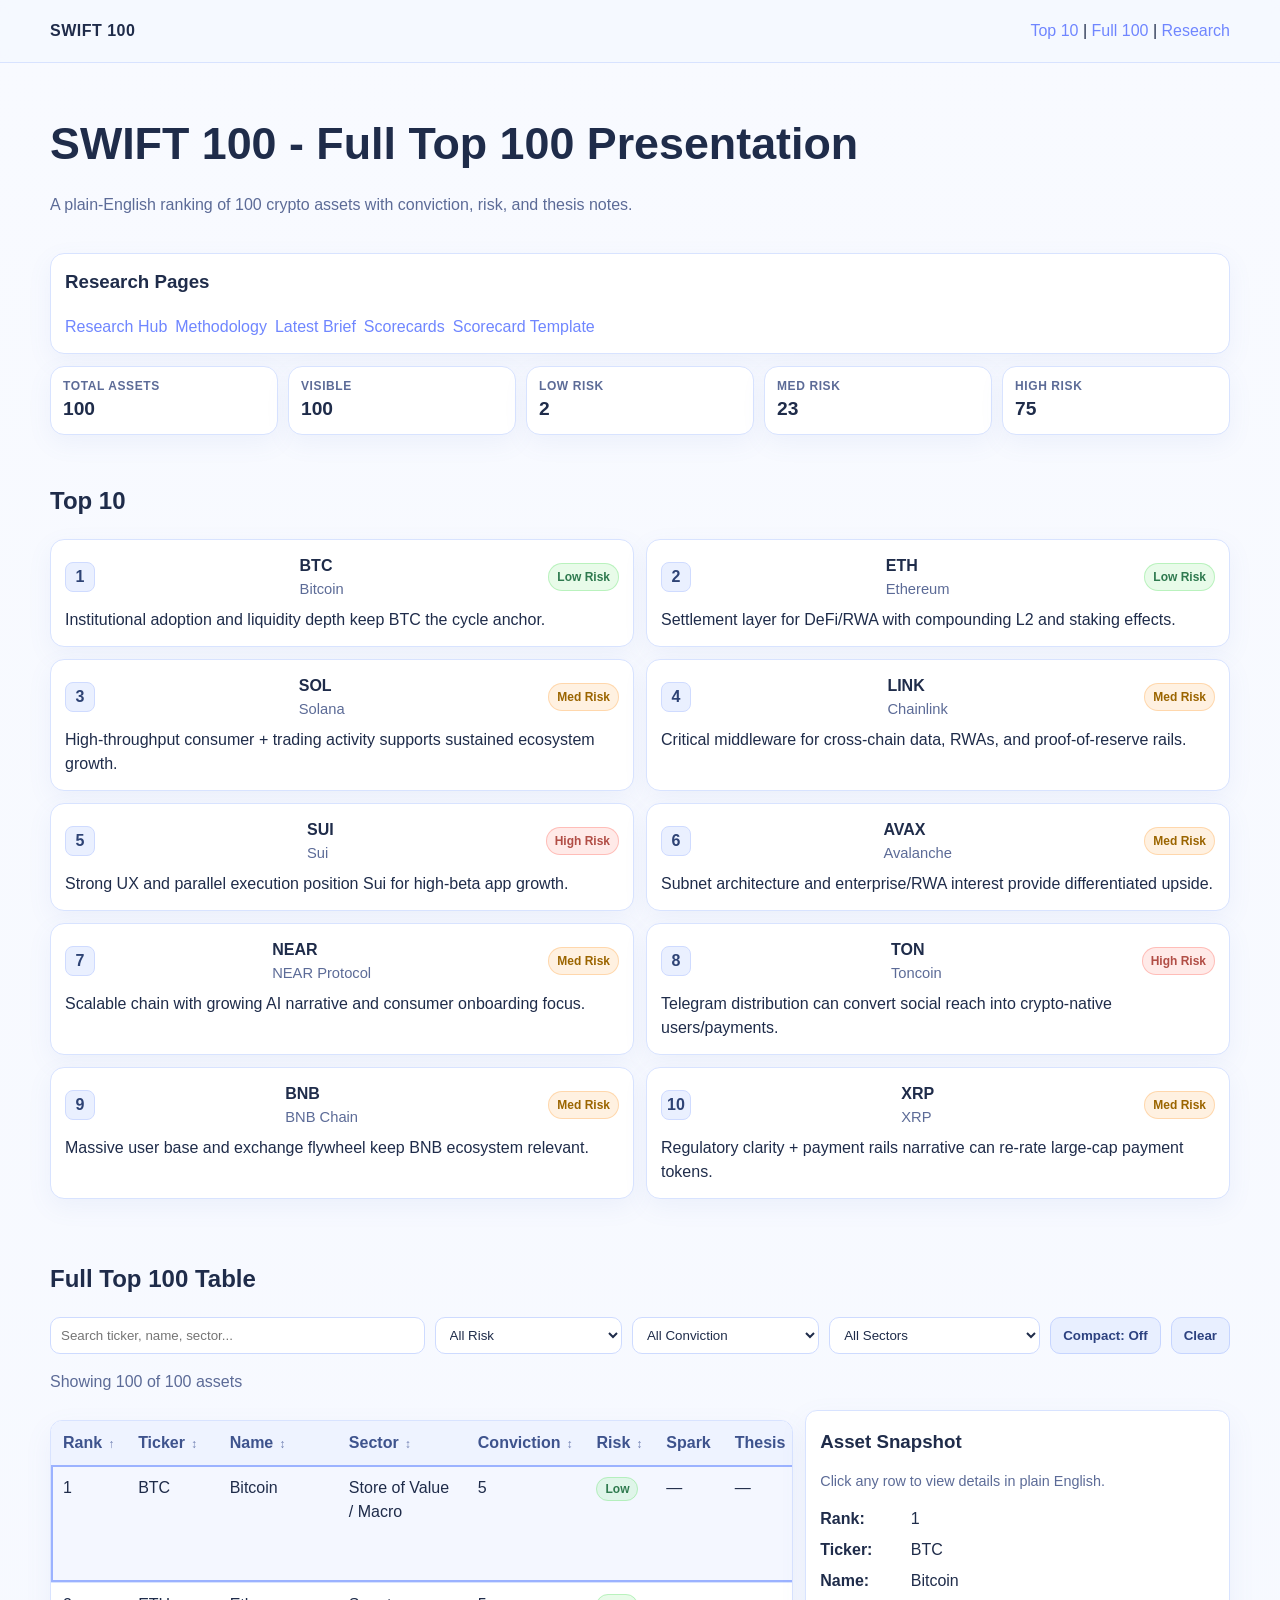
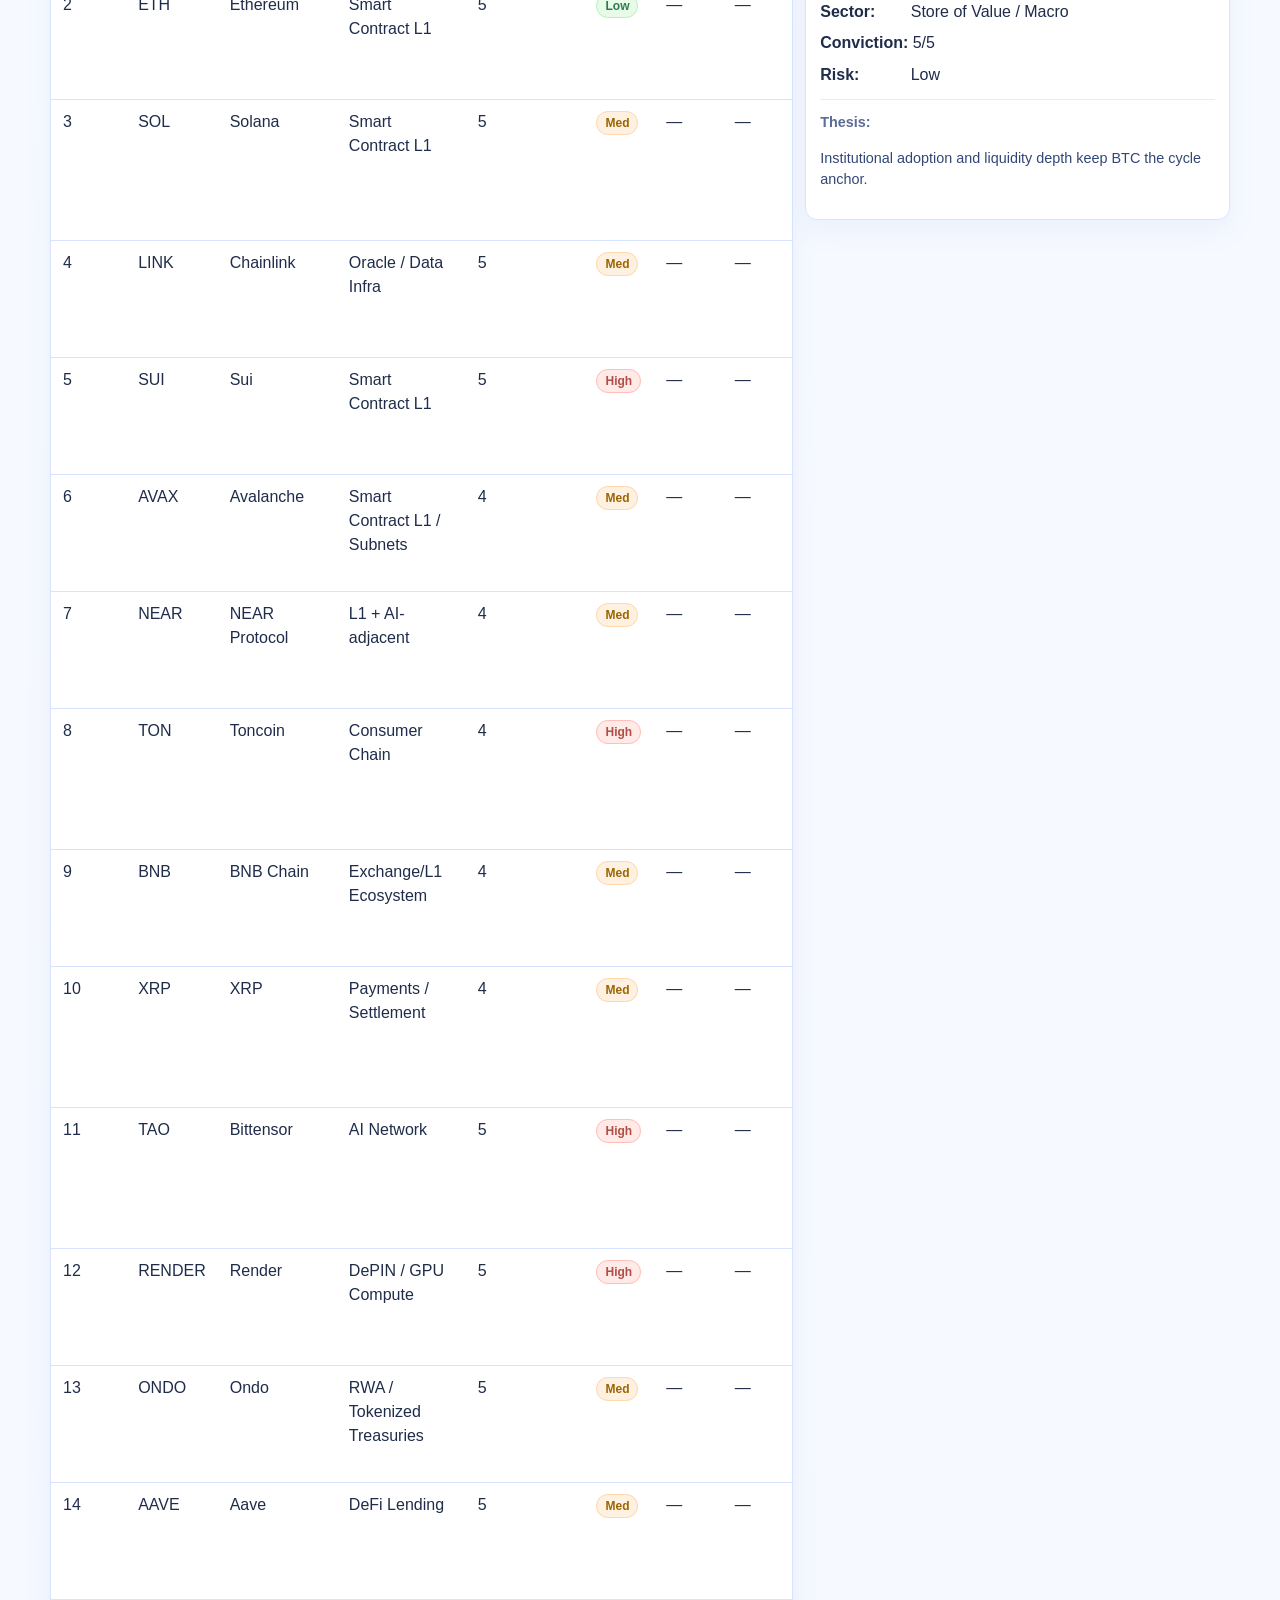
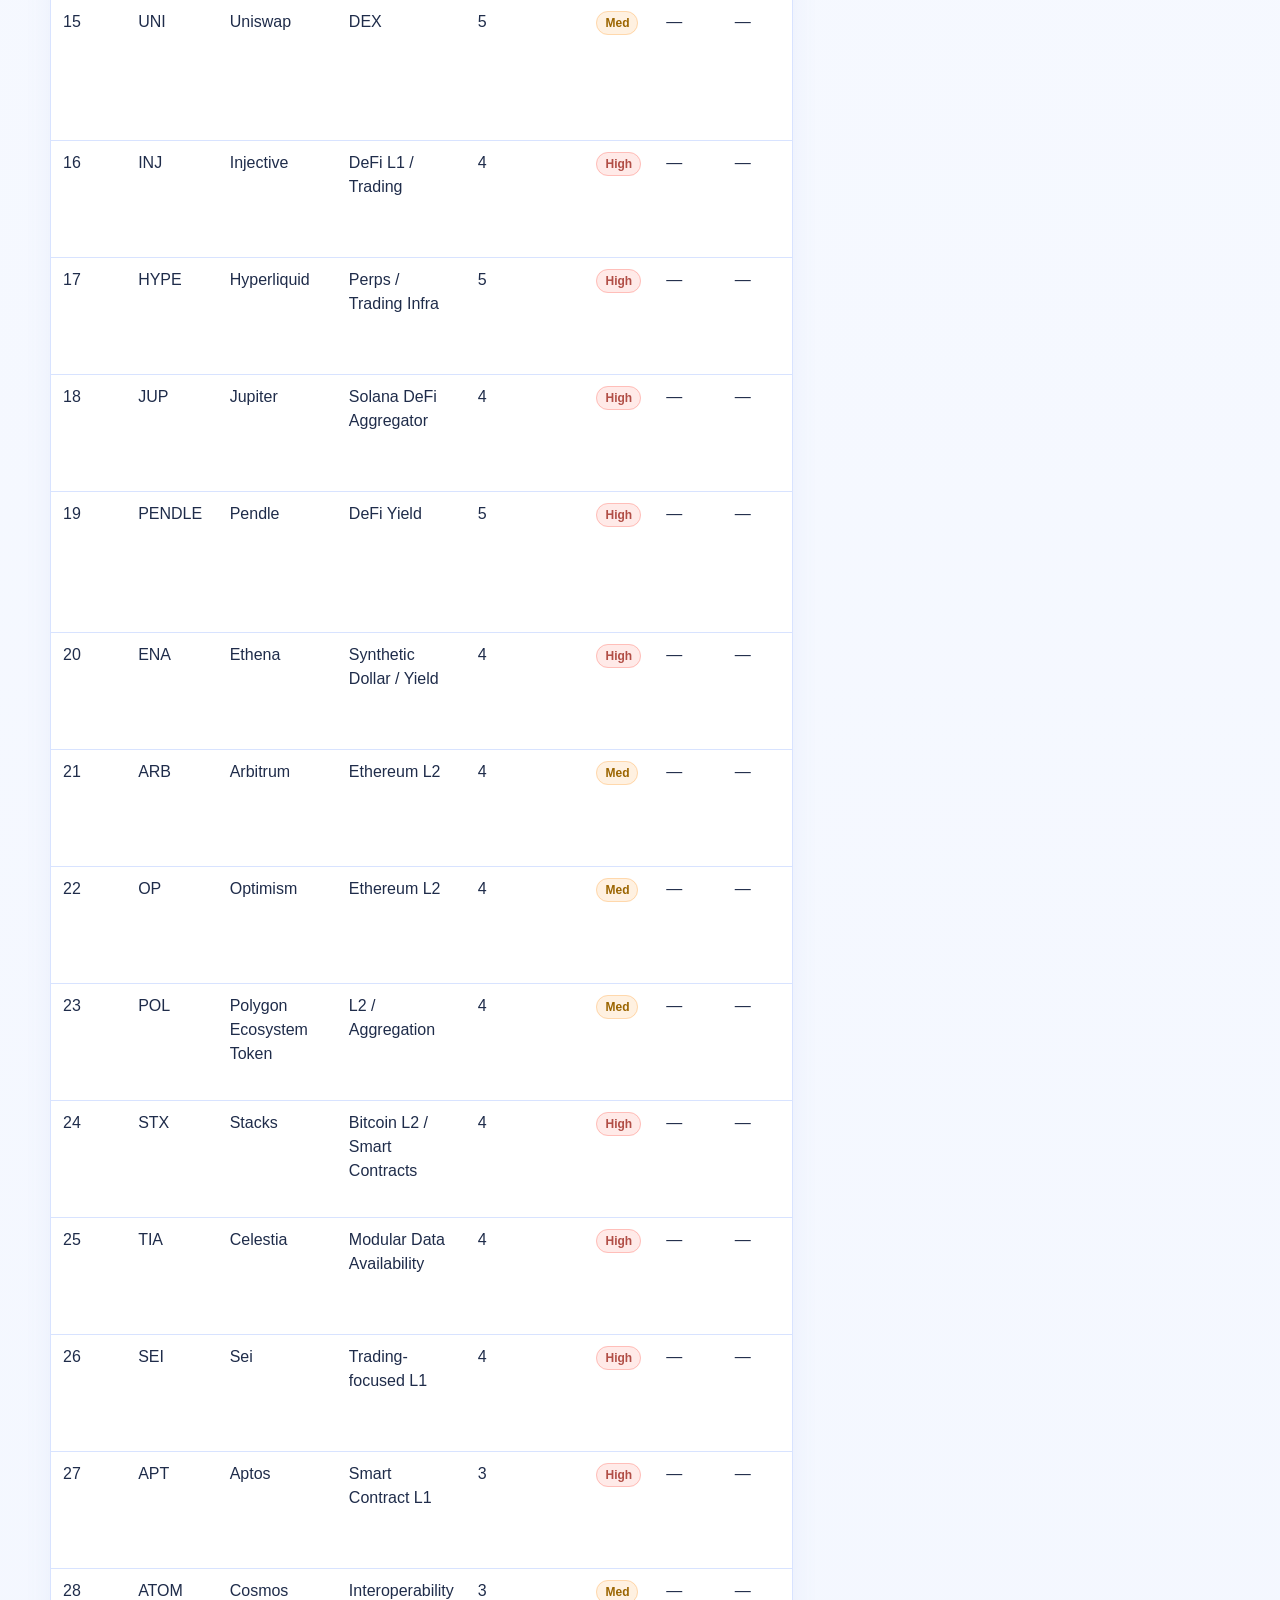
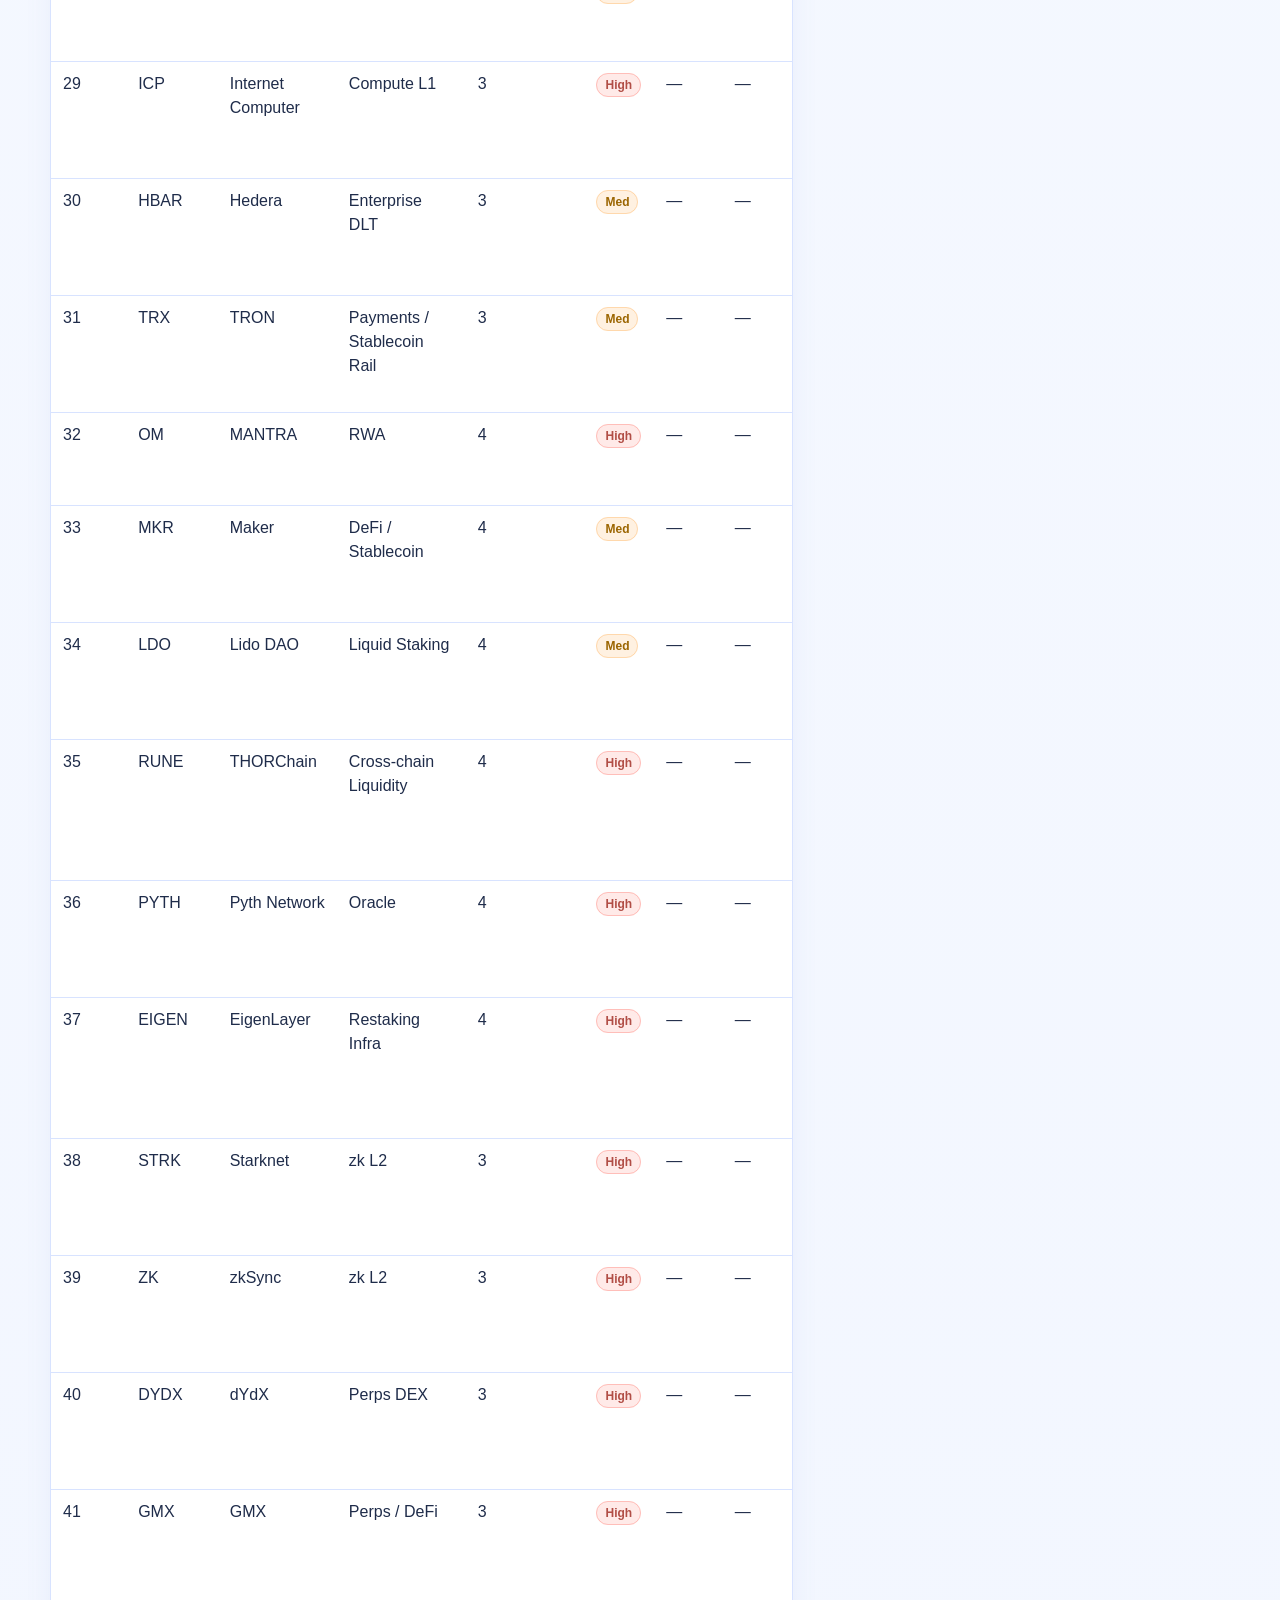
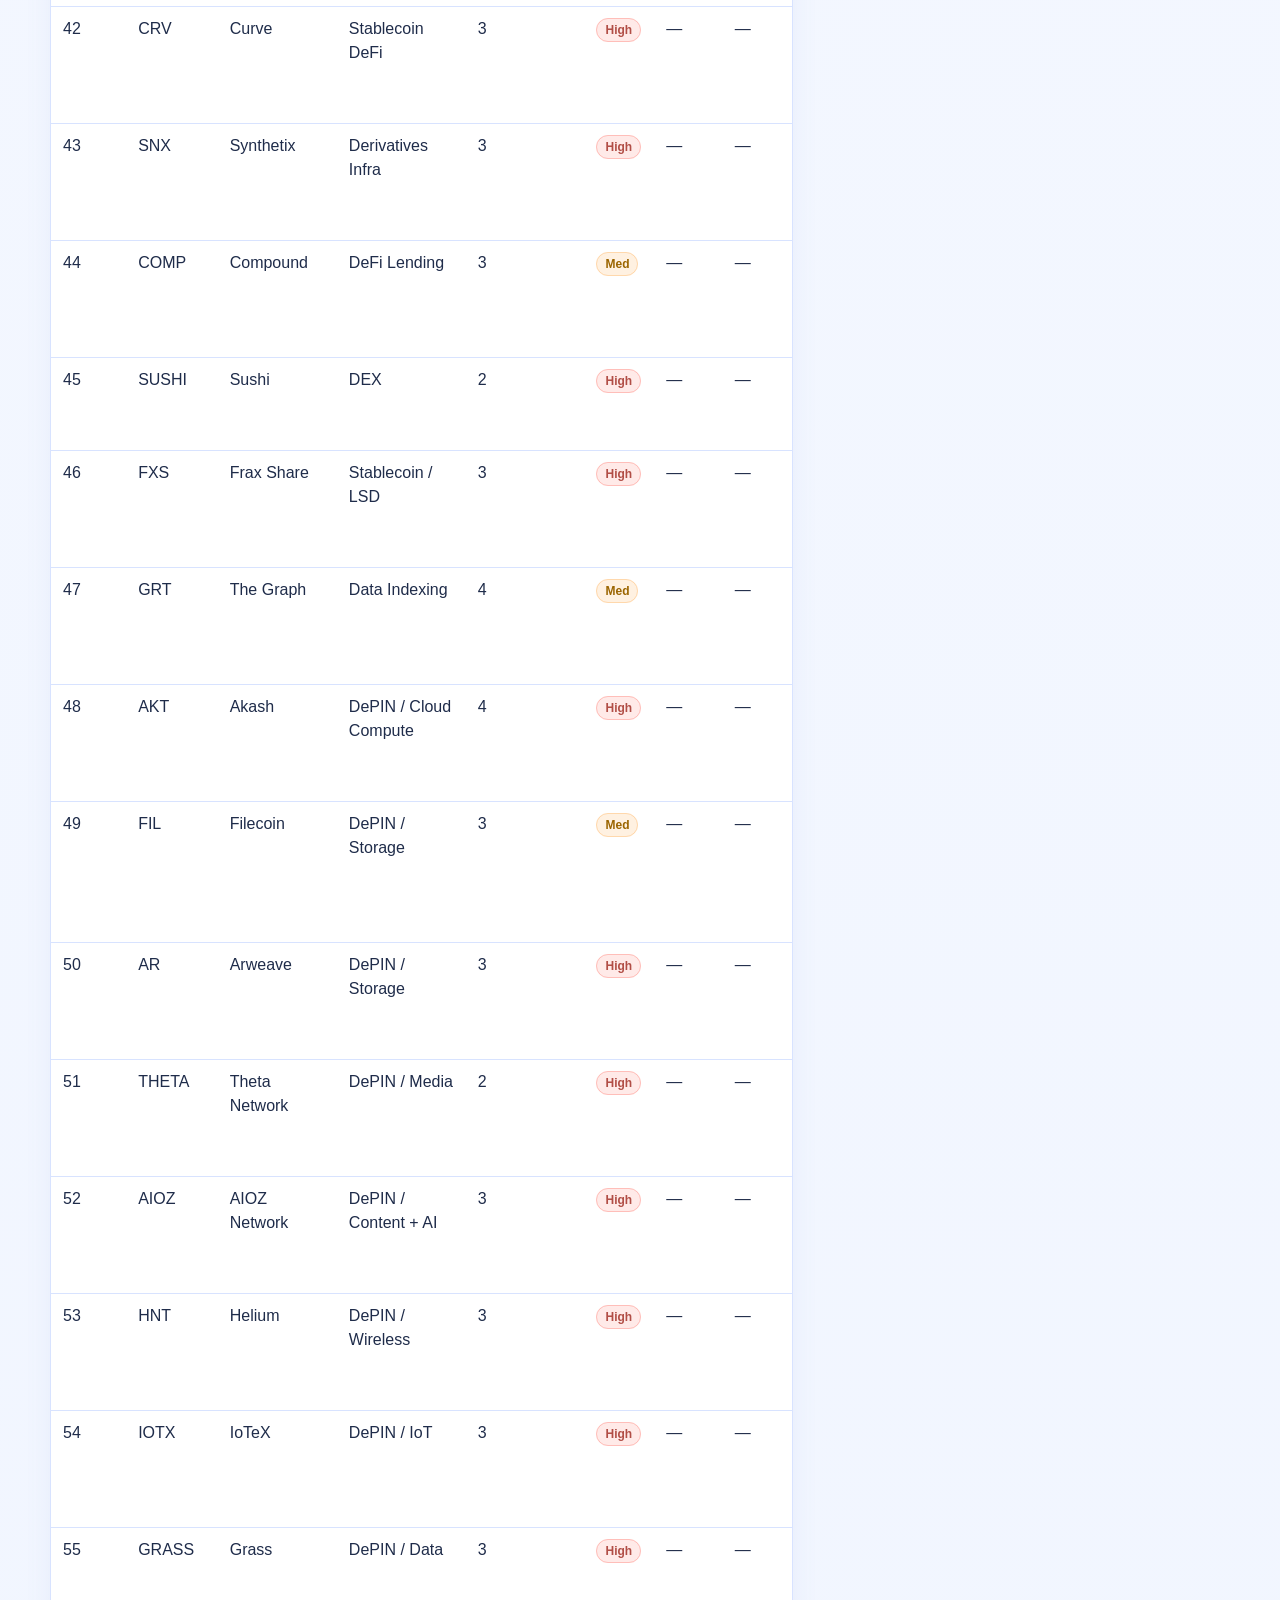
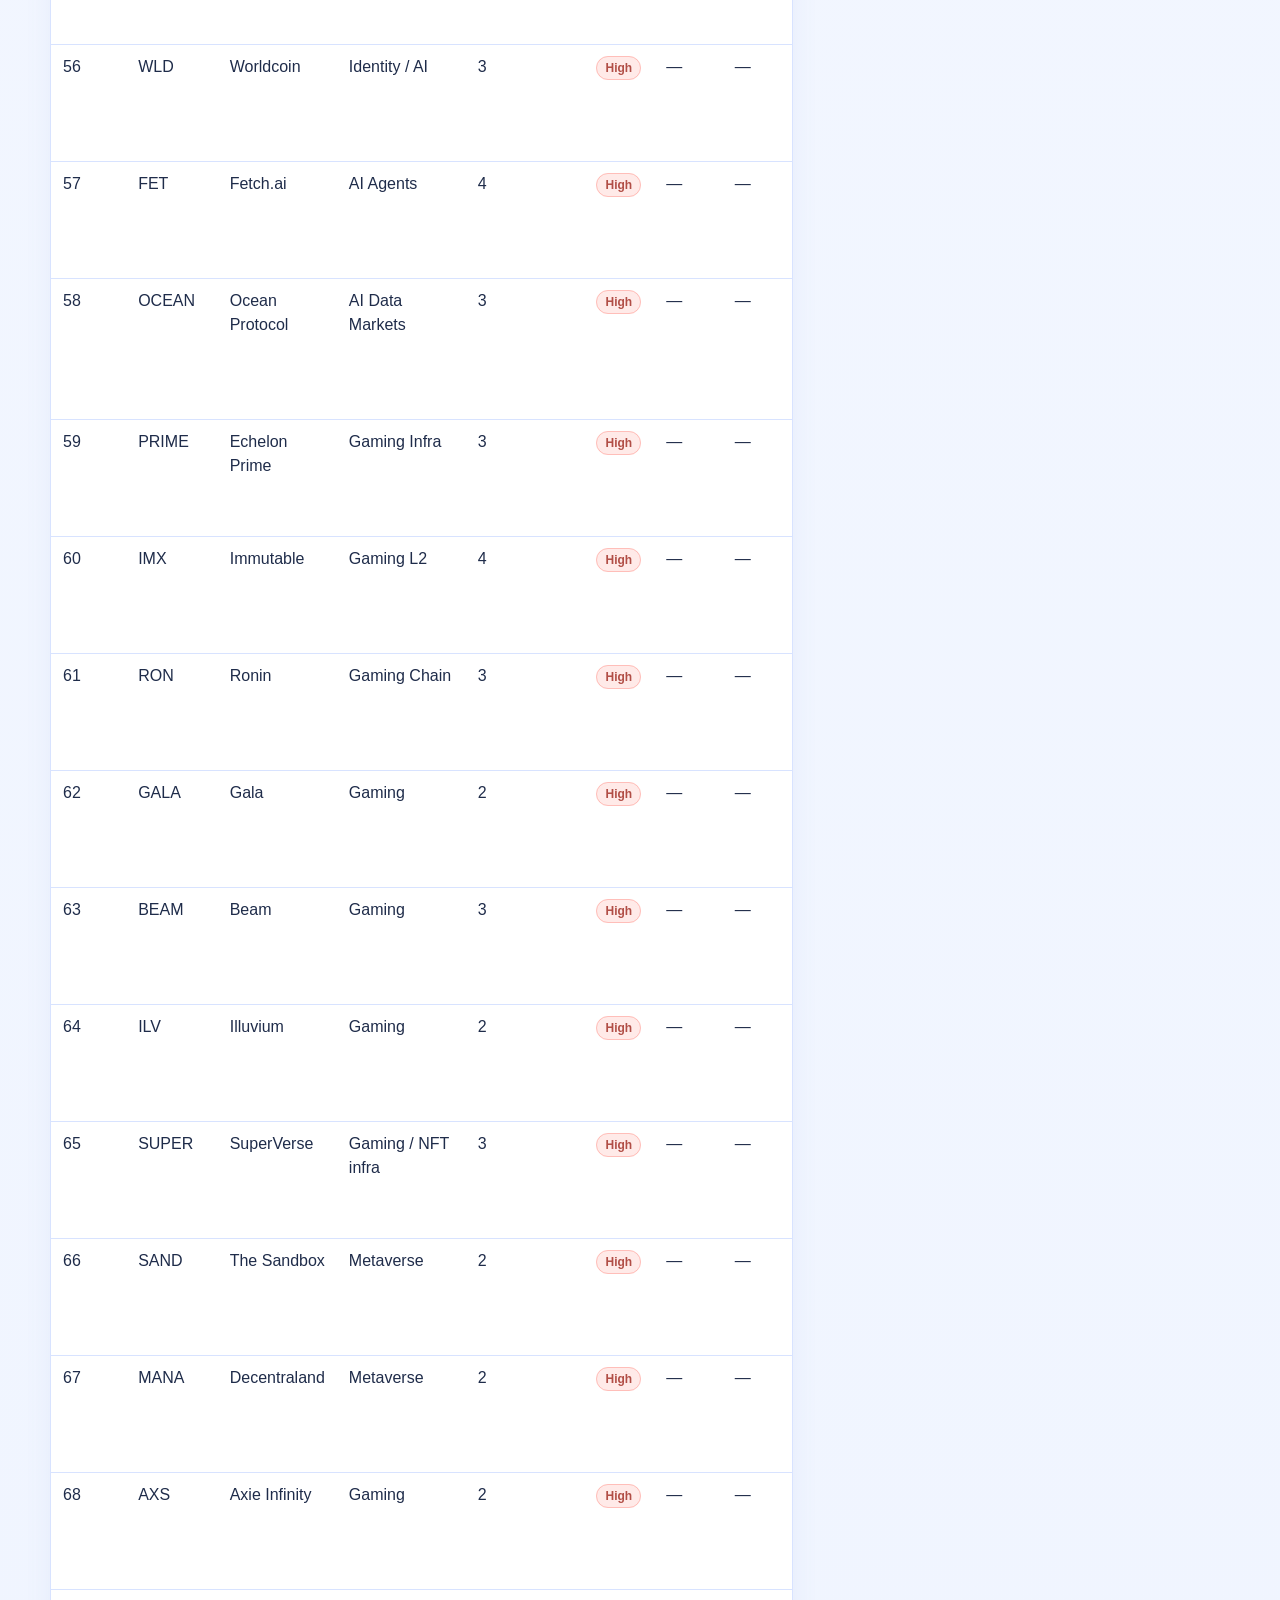
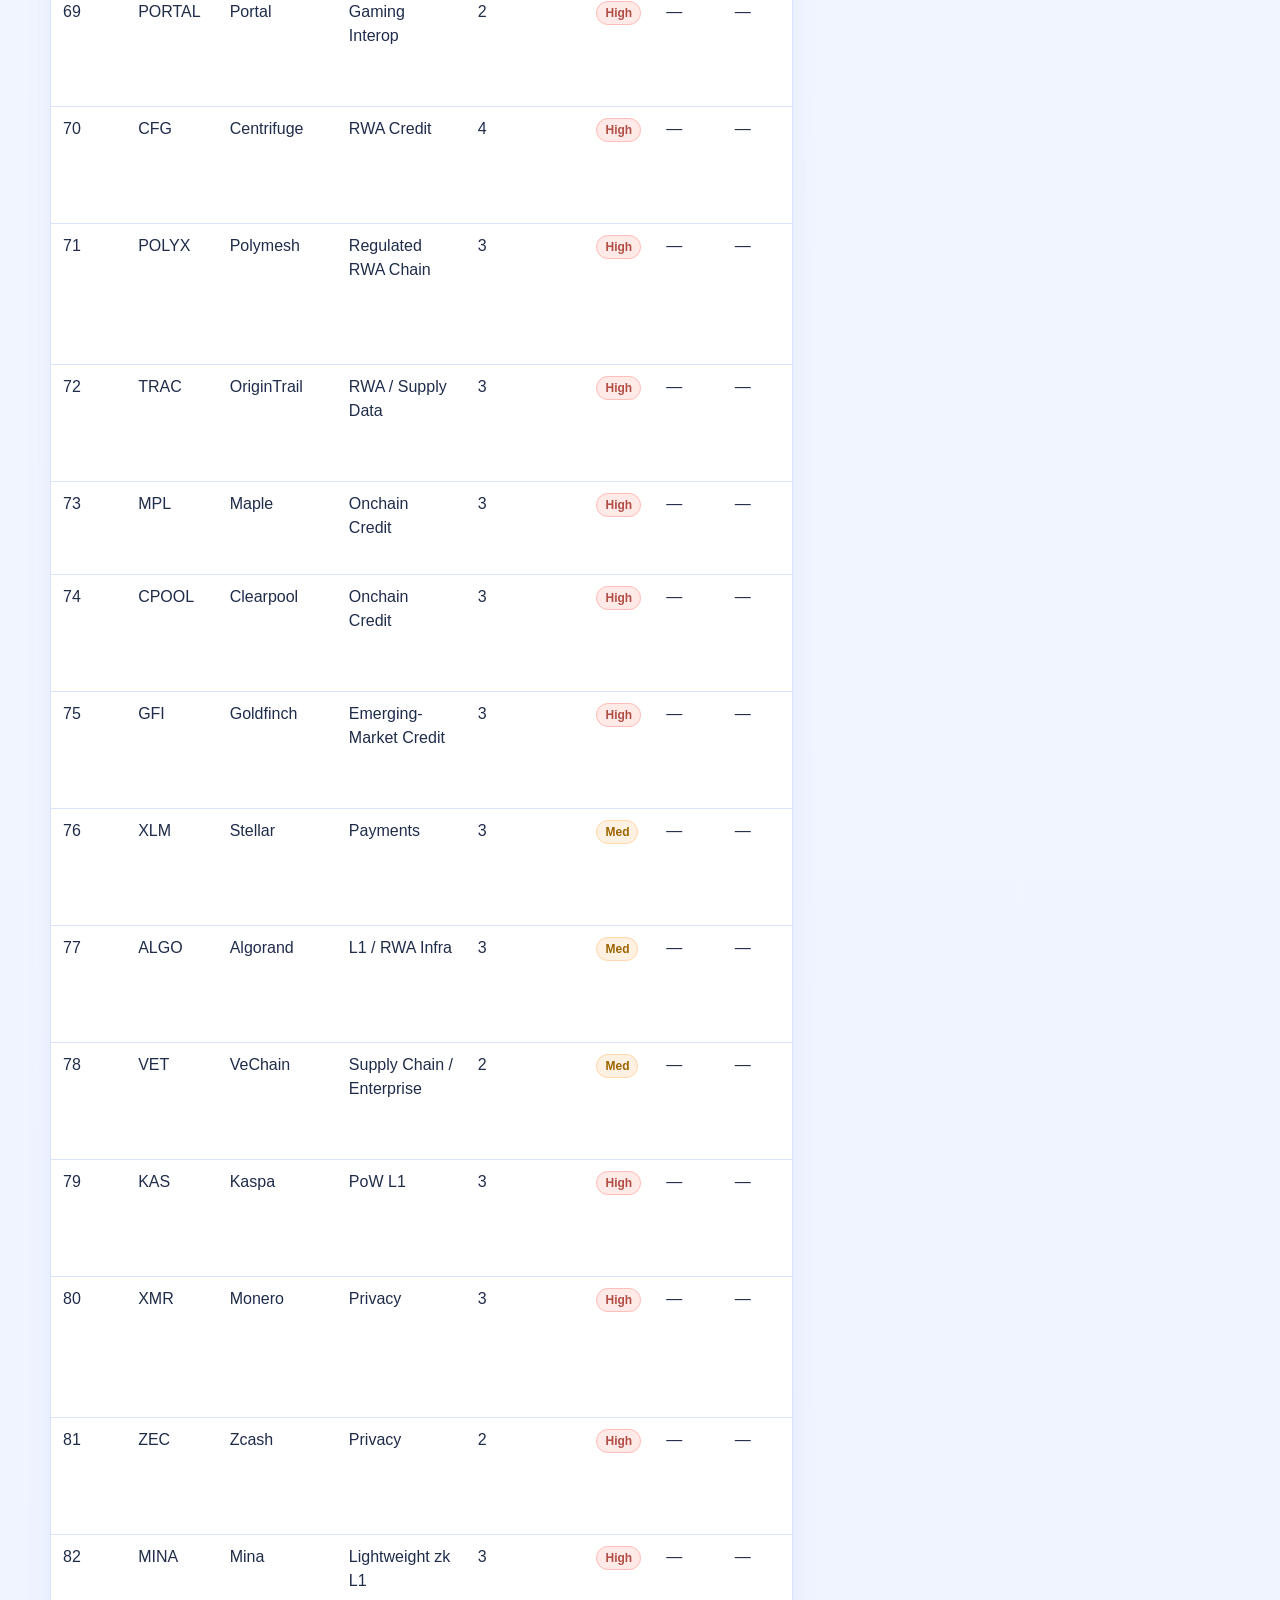
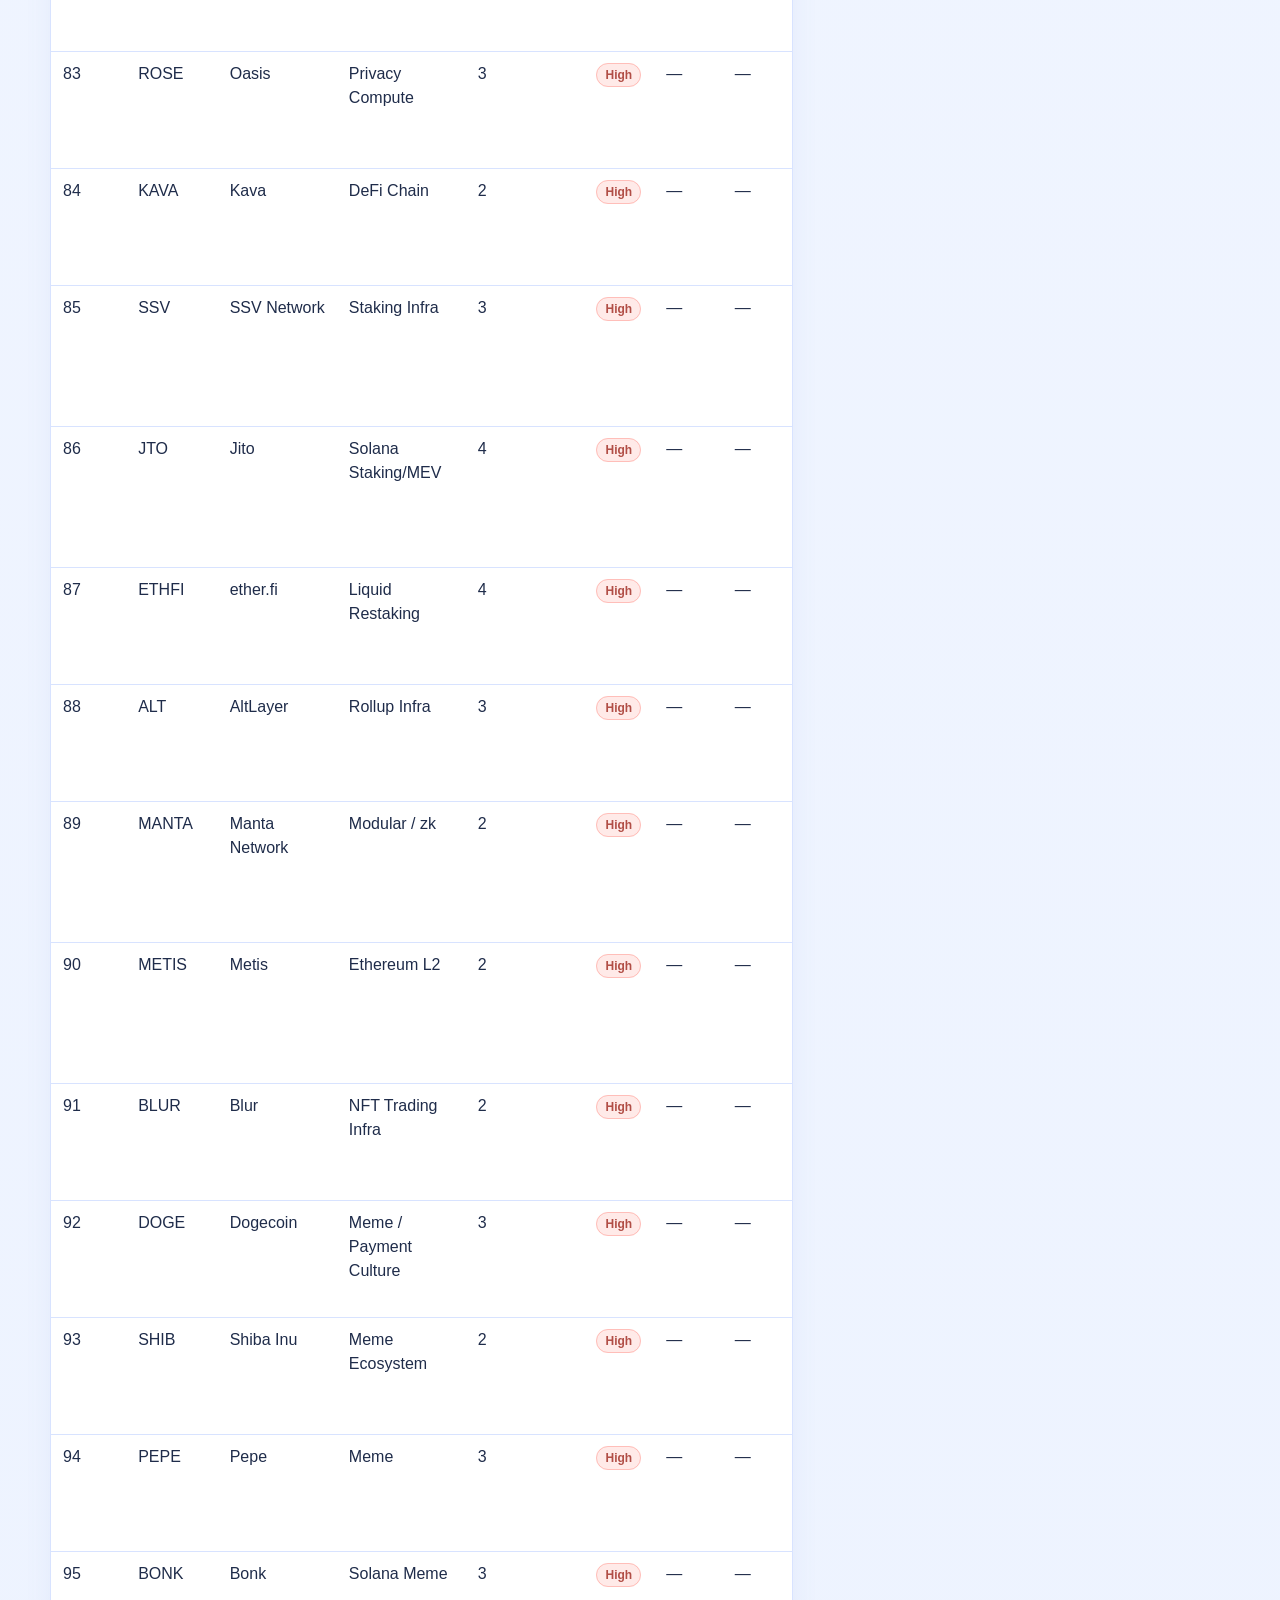
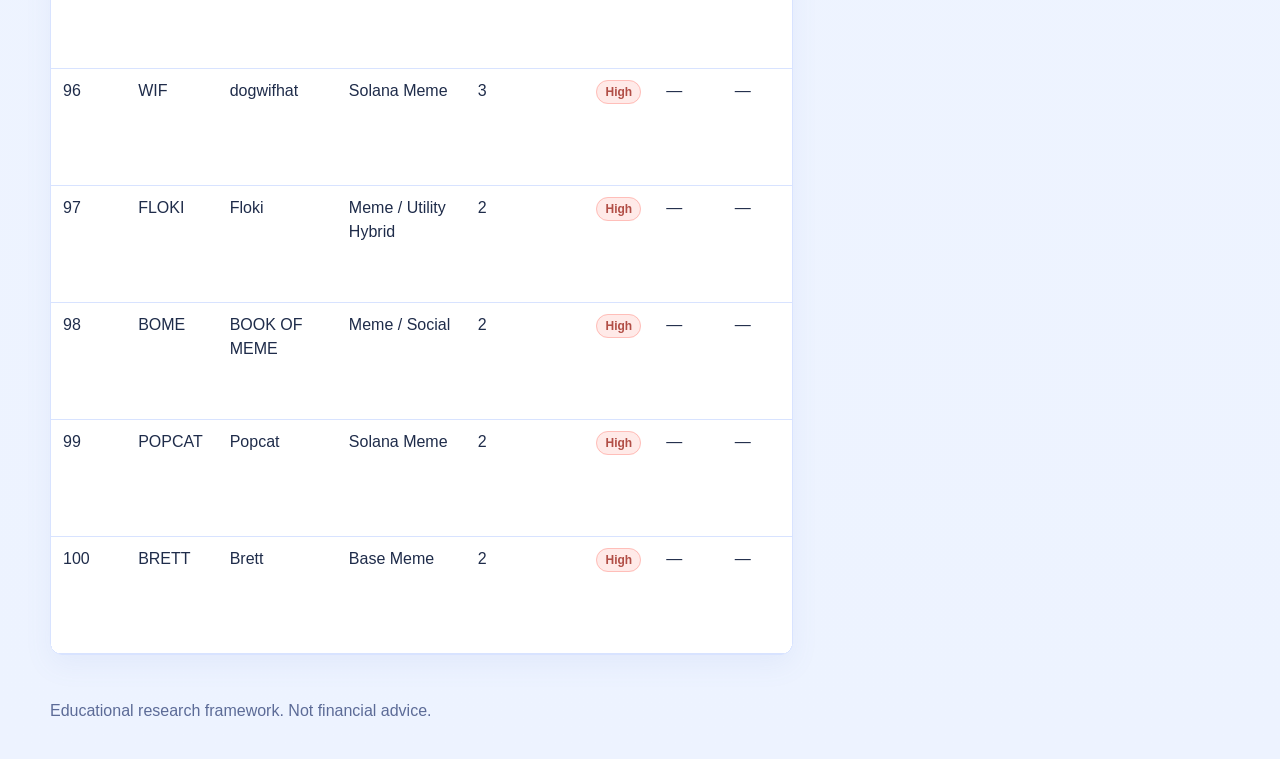
==== commit d6eaf05e: "Add price and 24H change columns to table" ====
--- a/index.html
+++ b/index.html
@@ -4,321 +4,34 @@
 <meta charset="utf-8"/>
 <meta name="viewport" content="width=device-width, initial-scale=1"/>
 <title>SWIFT 100 - Full Top 100</title>
-<link href="https://fonts.googleapis.com/css2?family=Inter:wght@300;400;600;800&display=swap" rel="stylesheet">
 <style>
-:root{
-  --bg:#f4f7ff;--bg2:#edf2ff;--card:#ffffffaa;--muted:#5c6b97;--text:#0f213f;
-  --line:#d8e3ff;--accent:#6f86ff;--accent2:#8aa6ff;--glass-border:rgba(255,255,255,.35);
-  --r:14px;--max:1180px;--glass-shadow:0 8px 30px rgba(35,60,120,.08);
-  --ticker-bg:linear-gradient(90deg,#0f2048,#102a5a);
-}
-*{box-sizing:border-box}
-html,body{height:100%}
-body{
-  margin:0;font-family:Inter,Segoe UI,Roboto,Arial,sans-serif;
-  background:radial-gradient(1200px 400px at 10% 10%, rgba(139,155,255,.06), transparent),
-             linear-gradient(180deg,#f8fbff 0%,#eef5ff 100%);
-  color:var(--text);line-height:1.5; -webkit-font-smoothing:antialiased;
-}
-
-/* container + nav */
-.container{width:min(var(--max),94%);margin:auto}
-.nav{
-  position:sticky;top:0;z-index:60;
-  background:linear-gradient(180deg, rgba(255,255,255,.7), rgba(250,252,255,.6));
-  backdrop-filter:blur(10px); border-bottom:1px solid rgba(140,160,255,.08);
-  box-shadow:0 4px 18px rgba(65,85,160,.04);
-}
-.navin{display:flex;justify-content:space-between;align-items:center;min-height:64px;padding:8px 0}
-.brand{font-weight:800;letter-spacing:.5px;color:var(--text);font-size:1.05rem}
-.nav nav a{margin-left:14px;color:var(--muted);text-decoration:none;font-weight:600}
-.nav nav a:hover{color:var(--accent)}
-
-/* market ticker bar (animated) */
-.marketbar{
-  margin-top:8px;border-radius:10px;overflow:hidden;
-  display:flex;align-items:center;gap:12px;padding:8px 12px;
-  background:var(--ticker-bg);color:#fff;font-weight:700;font-size:.95rem;
-  box-shadow:0 6px 24px rgba(27,48,96,.12);position:relative;
-}
-.marquee{
-  display:flex;gap:18px;white-space:nowrap;animation:scroll-left 18s linear infinite;
-}
-.marquee:hover{animation-play-state:paused}
-.ticker-item{display:flex;align-items:center;gap:8px;padding:6px 10px;border-radius:10px;background:linear-gradient(180deg,rgba(255,255,255,.03),transparent)}
-.ticker-symbol{width:44px;font-weight:900;letter-spacing:1px}
-.ticker-price{font-variant-numeric:tabular-nums}
-.ticker-change.up{color:#7ee2a8}
-.ticker-change.down{color:#ff9b9b}
-@keyframes scroll-left{0%{transform:translateX(0)}100%{transform:translateX(-50%)}}
-
-/* hero */
-.hero{padding:28px 0 16px}
-h1{margin:.2rem 0 .5rem;font-size:clamp(1.6rem,4vw,2.6rem)}
-.muted{color:var(--muted)}
-
-/* glass cards + grid */
-.grid{display:grid;grid-template-columns:repeat(2,1fr);gap:14px}
-.card{
-  background:var(--card);border:1px solid var(--line);
-  border-radius:var(--r);padding:14px;box-shadow:var(--glass-shadow);
-  transition:transform .18s ease,box-shadow .18s ease;
-}
-.card:hover{transform:translateY(-6px);box-shadow:0 18px 40px rgba(55,75,170,.12)}
-.row{display:flex;justify-content:space-between;align-items:center;gap:12px}
-.rank{background:linear-gradient(180deg,#f0f6ff,#e6edff);border-radius:10px;min-width:36px;height:36px;display:grid;place-items:center;font-weight:900;color:#24407a}
-.ticker{font-weight:900}
-.name{font-size:.95rem;color:var(--muted)}
-.thesis{margin:.5rem 0 0;color:#334b80}
-
-/* pill */
-.pill{font-size:.75rem;font-weight:800;padding:6px 10px;border-radius:999px;border:1px solid transparent}
-.low{color:#11552b;background:rgba(126,231,135,.12);border-color:rgba(126,231,135,.25)}
-.med{color:#7a5200;background:rgba(255,184,107,.14);border-color:rgba(255,184,107,.25)}
-.high{color:#7a1f1f;background:rgba(255,123,114,.08);border-color:rgba(255,123,114,.22)}
-
-/* kpi */
-.kpi{display:grid;grid-template-columns:repeat(5,1fr);gap:12px;margin:8px 0 14px}
-.kpi .card{padding:12px 14px;background:linear-gradient(180deg,rgba(255,255,255,.9),rgba(255,255,255,.75));border-radius:12px}
-.kpi .lbl{font-size:.72rem;color:var(--muted);font-weight:700;text-transform:uppercase;letter-spacing:.6px}
-.kpi .val{font-size:1.15rem;font-weight:900}
-
-/* toolbar */
-.toolbar{display:grid;grid-template-columns:2fr 1fr 1fr 1fr auto;gap:10px;margin:10px 0}
-.toolbar input,.toolbar select{border:1px solid #cedbff;background:#fff;color:var(--text);padding:10px 12px;border-radius:10px}
-.toolbar button{border:1px solid #c6d5ff;background:#e8efff;color:#2d4280;padding:9px 12px;border-radius:10px;font-weight:700;cursor:pointer}
-
-/* table */
-.table-layout{display:grid;grid-template-columns:1.4fr .8fr;gap:12px;align-items:start}
-.table-wrap{border:1px solid var(--line);border-radius:12px;overflow:auto;background:#fff;margin-top:10px;box-shadow:0 10px 28px rgba(105,128,204,.06)}
-table{width:100%;border-collapse:collapse;min-width:980px}
-th,td{padding:12px 14px;border-bottom:1px solid var(--line);text-align:left;vertical-align:middle}
-th{position:sticky;top:0;background:#f1f6ff;color:#3e538d;font-weight:800}
-th.sortable{cursor:pointer;user-select:none}
-th .arr{margin-left:6px;font-size:.75rem;color:#6f7fb2}
-
-/* hover / selection */
-tbody tr{transition:transform .12s ease,background .12s ease,box-shadow .12s ease}
-tbody tr:hover{transform:translateY(-4px);background:linear-gradient(90deg,rgba(143,163,255,.03),rgba(230,240,255,.03));box-shadow:0 8px 20px rgba(60,86,180,.04)}
+:root{--bg:#f4f7ff;--bg2:#edf2ff;--card:#ffffff;--muted:#5c6b97;--text:#1f2c4a;--line:#d8e3ff;--accent:#6f86ff;--accent2:#8aa6ff;--r:14px;--max:1180px}
+*{box-sizing:border-box}body{margin:0;font-family:Inter,Segoe UI,Roboto,Arial,sans-serif;background:linear-gradient(180deg,#f8faff 0%,#edf3ff 100%);color:var(--text);line-height:1.5}
+.container{width:min(var(--max),94%);margin:auto}.nav{position:sticky;top:0;background:rgba(245,248,255,.86);backdrop-filter:blur(8px);border-bottom:1px solid var(--line)}
+.navin{display:flex;justify-content:space-between;align-items:center;min-height:62px}.brand{font-weight:800;letter-spacing:.5px}a{color:var(--accent);text-decoration:none}
+.hero{padding:44px 0 20px}h1{margin:.2rem 0 .5rem;font-size:clamp(1.7rem,4vw,2.8rem)}.muted{color:var(--muted)}
+.grid{display:grid;grid-template-columns:repeat(2,1fr);gap:12px}.card{background:var(--card);border:1px solid var(--line);border-radius:var(--r);padding:14px;box-shadow:0 8px 24px rgba(105,128,204,.08)}
+.row{display:flex;justify-content:space-between;align-items:center;gap:10px}.rank{background:#eaf0ff;border:1px solid #cfdbff;border-radius:8px;min-width:30px;height:30px;display:grid;place-items:center;font-weight:800;color:#2e4375}
+.ticker{font-weight:900}.name{font-size:.92rem;color:var(--muted)}.thesis{margin:.5rem 0 0}
+.pill{font-size:.75rem;font-weight:800;padding:4px 8px;border-radius:999px;border:1px solid transparent}.low{color:#2f7a4f;background:rgba(126,231,135,.18);border-color:rgba(126,231,135,.45)}.med{color:#9b6500;background:rgba(255,184,107,.2);border-color:rgba(255,184,107,.45)}.high{color:#b14e46;background:rgba(255,123,114,.16);border-color:rgba(255,123,114,.4)}
+.kpi{display:grid;grid-template-columns:repeat(5,1fr);gap:10px;margin:6px 0 12px}.kpi .card{padding:10px 12px}.kpi .lbl{font-size:.75rem;color:var(--muted);font-weight:700;text-transform:uppercase;letter-spacing:.6px}.kpi .val{font-size:1.2rem;font-weight:900}
+.toolbar{display:grid;grid-template-columns:2fr 1fr 1fr 1fr auto auto;gap:10px;margin:8px 0 10px}.toolbar input,.toolbar select{border:1px solid #cedbff;background:#fff;color:var(--text);padding:9px 10px;border-radius:10px}.toolbar button{border:1px solid #c6d5ff;background:#e8efff;color:#2d4280;padding:9px 12px;border-radius:10px;font-weight:700;cursor:pointer}
+body.compact .card{padding:10px} body.compact th, body.compact td{padding:7px 8px} body.compact .thesis{font-size:.92rem} body.compact .kpi .val{font-size:1rem}
+.table-layout{display:grid;grid-template-columns:1.4fr .8fr;gap:12px;align-items:start}.table-wrap{border:1px solid var(--line);border-radius:12px;overflow:auto;background:#fff;margin-top:10px;box-shadow:0 10px 28px rgba(105,128,204,.08)}table{width:100%;border-collapse:collapse;min-width:980px}th,td{padding:10px 12px;border-bottom:1px solid var(--line);text-align:left;vertical-align:top}th{position:sticky;top:0;background:#eef3ff;color:#3e538d}th.sortable{cursor:pointer;user-select:none;position:sticky}th .arr{margin-left:6px;font-size:.75rem;color:#6f7fb2}
+.spark{width:90px;height:8px;border-radius:999px;background:#e6edff;display:inline-block;position:relative;overflow:hidden}.spark > i{display:block;height:100%;background:linear-gradient(90deg,#8ea7ff,#6f86ff);border-radius:999px}
 tr.is-selected{outline:2px solid #9bb2ff;outline-offset:-2px;background:#f4f7ff}
-
-/* spark */
-.spark{width:90px;height:8px;border-radius:999px;background:#e6edff;display:inline-block;position:relative;overflow:hidden}
-.spark > i{display:block;height:100%;background:linear-gradient(90deg,#8ea7ff,#6f86ff);border-radius:999px;transition:width .6s ease}
-
-/* sidepanel */
-.sidepanel{border:1px solid var(--line);background:#fff;border-radius:12px;box-shadow:0 10px 28px rgba(105,128,204,.08);padding:14px;position:sticky;top:86px}
-.sidepanel h3{margin:.2rem 0 .6rem}.mini{font-size:.9rem;color:var(--muted)}.detail{margin:.45rem 0}.detail b{display:inline-block;min-width:86px}
-
-/* responsive */
-.section{padding:16px 0 26px}footer{padding:18px 0 36px;color:var(--muted)}
-@media(max-width:1000px){.table-layout{grid-template-columns:1fr}.sidepanel{position:static}.grid{grid-template-columns:1fr 1fr}}
-@media(max-width:900px){.grid{grid-template-columns:1fr}.kpi{grid-template-columns:repeat(2,1fr)}.toolbar{grid-template-columns:1fr}.table-wrap table{min-width:760px}th,td{padding:8px 9px}}
+.sidepanel{border:1px solid var(--line);background:#fff;border-radius:12px;box-shadow:0 10px 28px rgba(105,128,204,.08);padding:14px;position:sticky;top:76px}.sidepanel h3{margin:.2rem 0 .6rem}.mini{font-size:.9rem;color:var(--muted)}.detail{margin:.45rem 0}.detail b{display:inline-block;min-width:86px}
+.section{padding:16px 0 26px}footer{padding:18px 0 36px;color:var(--muted)}@media(max-width:1000px){.table-layout{grid-template-columns:1fr}.sidepanel{position:static}}@media(max-width:900px){.grid{grid-template-columns:1fr}.kpi{grid-template-columns:repeat(2,1fr)}.toolbar{grid-template-columns:1fr}.table-wrap table{min-width:760px}th,td{padding:8px 9px}}
 </style>
 </head>
 <body>
-<header class="nav">
-  <div class="container navin">
-    <div class="brand">SWIFT 100</div>
-    <nav>
-      <a href="#top10">Top 10</a>
-      <a href="#full100">Full 100</a>
-      <a href="./research/">Research</a>
-    </nav>
-  </div>
-  <div class="container" style="padding:10px 0 16px">
-    <div class="marketbar" aria-hidden="false">
-      <div class="marquee" id="marketMarquee">
-        <!-- JS will populate ticker items here -->
-      </div>
-    </div>
-  </div>
-</header>
-
+<header class="nav"><div class="container navin"><div class="brand">SWIFT 100</div><nav><a href="#top10">Top 10</a> | <a href="#full100">Full 100</a> | <a href="./research/">Research</a></nav></div></header>
 <main class="container">
-<section class="hero">
-  <h1>SWIFT 100 - Full Top 100 Presentation</h1>
-  <p class="muted">A plain-English ranking of 100 crypto assets with conviction, risk, and thesis notes.</p>
-</section>
-
-<section class="kpi" id="kpi">
-  <article class="card"><div class="lbl">Total Assets</div><div class="val" id="kpiTotal">100</div></article>
-  <article class="card"><div class="lbl">Visible</div><div class="val" id="kpiVisible">100</div></article>
-  <article class="card"><div class="lbl">Low Risk</div><div class="val" id="kpiLow">0</div></article>
-  <article class="card"><div class="lbl">Med Risk</div><div class="val" id="kpiMed">0</div></article>
-  <article class="card"><div class="lbl">High Risk</div><div class="val" id="kpiHigh">0</div></article>
-</section>
-
-<!-- Top 10 -->
-<section id="top10" class="section">
-  <h2>Top 10</h2>
-  <div class="grid">
-    <!-- ...existing cards... -->
-    <article class="card">
-      <div class="row"><span class="rank">1</span><div><div class="ticker">BTC</div><div class="name">Bitcoin</div></div><span class="pill low">Low Risk</span></div>
-      <p class="thesis">Institutional adoption and liquidity depth keep BTC the cycle anchor.</p>
-    </article>
-    <article class="card">
-      <div class="row"><span class="rank">2</span><div><div class="ticker">ETH</div><div class="name">Ethereum</div></div><span class="pill low">Low Risk</span></div>
-      <p class="thesis">Settlement layer for DeFi/RWA with compounding L2 and staking effects.</p>
-    </article>
-    <!-- other top10 items... -->
-  </div>
-</section>
-
-<!-- Full table (unchanged content structure but slight DOM tweaks remain compatible) -->
-<section id="full100" class="section">
-  <h2>Full Top 100 Table</h2>
-  <div class="toolbar">
-    <input id="searchInput" type="text" placeholder="Search ticker, name, sector..."/>
-    <select id="riskFilter"><option value="">All Risk</option><option value="Low">Low</option><option value="Med">Med</option><option value="High">High</option></select>
-    <select id="convFilter"><option value="">All Conviction</option><option value="5">5</option><option value="4">4+</option><option value="3">3+</option></select>
-    <select id="sectorFilter"><option value="">All Sectors</option></select>
-    <button id="clearFilters" type="button">Clear</button>
-  </div>
-
-  <p class="muted" id="showingText">Showing 100 of 100 assets</p>
-
-  <div class="table-layout">
-    <div class="table-wrap">
-      <table id="swiftTable" aria-describedby="showingText">
-        <thead>
-          <tr>
-            <th class="sortable" data-sort="rank">Rank</th>
-            <th class="sortable" data-sort="ticker">Ticker</th>
-            <th class="sortable" data-sort="name">Name</th>
-            <th class="sortable" data-sort="sector">Sector</th>
-            <th class="sortable" data-sort="conviction">Conviction</th>
-            <th class="sortable" data-sort="risk">Risk</th>
-            <th>Spark</th>
-            <th class="sortable" data-sort="thesis">Thesis</th>
-          </tr>
-        </thead>
-        <tbody>
-          <!-- original table rows remain unchanged -->
-          <tr><td>1</td><td>BTC</td><td>Bitcoin</td><td>Store of Value / Macro</td><td>5</td><td><span class="pill low">Low</span></td><td>Institutional adoption and liquidity depth keep BTC the cycle anchor.</td></tr>
-          <tr><td>2</td><td>ETH</td><td>Ethereum</td><td>Smart Contract L1</td><td>5</td><td><span class="pill low">Low</span></td><td>Settlement layer for DeFi/RWA with compounding L2 and staking effects.</td></tr>
-          <tr><td>3</td><td>SOL</td><td>Solana</td><td>Smart Contract L1</td><td>5</td><td><span class="pill med">Med</span></td><td>High-throughput consumer + trading activity supports sustained ecosystem growth.</td></tr>
-          <tr><td>4</td><td>LINK</td><td>Chainlink</td><td>Oracle / Data Infra</td><td>5</td><td><span class="pill med">Med</span></td><td>Critical middleware for cross-chain data, RWAs, and proof-of-reserve rails.</td></tr>
-          <tr><td>5</td><td>SUI</td><td>Sui</td><td>Smart Contract L1</td><td>5</td><td><span class="pill high">High</span></td><td>Strong UX and parallel execution position Sui for high-beta app growth.</td></tr>
-          <tr><td>6</td><td>AVAX</td><td>Avalanche</td><td>Smart Contract L1 / Subnets</td><td>4</td><td><span class="pill med">Med</span></td><td>Subnet architecture and enterprise/RWA interest provide differentiated upside.</td></tr>
-          <tr><td>7</td><td>NEAR</td><td>NEAR Protocol</td><td>L1 + AI-adjacent</td><td>4</td><td><span class="pill med">Med</span></td><td>Scalable chain with growing AI narrative and consumer onboarding focus.</td></tr>
-          <tr><td>8</td><td>TON</td><td>Toncoin</td><td>Consumer Chain</td><td>4</td><td><span class="pill high">High</span></td><td>Telegram distribution can convert social reach into crypto-native users/payments.</td></tr>
-          <tr><td>9</td><td>BNB</td><td>BNB Chain</td><td>Exchange/L1 Ecosystem</td><td>4</td><td><span class="pill med">Med</span></td><td>Massive user base and exchange flywheel keep BNB ecosystem relevant.</td></tr>
-          <tr><td>10</td><td>XRP</td><td>XRP</td><td>Payments / Settlement</td><td>4</td><td><span class="pill med">Med</span></td><td>Regulatory clarity + payment rails narrative can re-rate large-cap payment tokens.</td></tr>
-          <tr><td>11</td><td>TAO</td><td>Bittensor</td><td>AI Network</td><td>5</td><td><span class="pill high">High</span></td><td>Decentralized AI incentive layer remains one of the strongest AI-crypto bets.</td></tr>
-          <tr><td>12</td><td>RENDER</td><td>Render</td><td>DePIN / GPU Compute</td><td>5</td><td><span class="pill high">High</span></td><td>GPU marketplace benefits directly from AI compute demand growth.</td></tr>
-          <tr><td>13</td><td>ONDO</td><td>Ondo</td><td>RWA / Tokenized Treasuries</td><td>5</td><td><span class="pill med">Med</span></td><td>Clear product-market fit in compliant onchain yield and tokenized securities.</td></tr>
-          <tr><td>14</td><td>AAVE</td><td>Aave</td><td>DeFi Lending</td><td>5</td><td><span class="pill med">Med</span></td><td>Blue-chip lending protocol with resilient revenue and multichain expansion.</td></tr>
-          <tr><td>15</td><td>UNI</td><td>Uniswap</td><td>DEX</td><td>5</td><td><span class="pill med">Med</span></td><td>Dominant decentralized exchange with durable liquidity network effects.</td></tr>
-          <tr><td>16</td><td>INJ</td><td>Injective</td><td>DeFi L1 / Trading</td><td>4</td><td><span class="pill high">High</span></td><td>Trading-specialized chain with strong narrative leverage in derivatives growth.</td></tr>
-          <tr><td>17</td><td>HYPE</td><td>Hyperliquid</td><td>Perps / Trading Infra</td><td>5</td><td><span class="pill high">High</span></td><td>Onchain perps growth and sticky trader liquidity drive asymmetric upside.</td></tr>
-          <tr><td>18</td><td>JUP</td><td>Jupiter</td><td>Solana DeFi Aggregator</td><td>4</td><td><span class="pill high">High</span></td><td>Solana routing/liquidity hub with strong product velocity and user mindshare.</td></tr>
-          <tr><td>19</td><td>PENDLE</td><td>Pendle</td><td>DeFi Yield</td><td>5</td><td><span class="pill high">High</span></td><td>Yield tokenization becomes more valuable as onchain rates and RWAs expand.</td></tr>
-          <tr><td>20</td><td>ENA</td><td>Ethena</td><td>Synthetic Dollar / Yield</td><td>4</td><td><span class="pill high">High</span></td><td>Scalable stable-yield product can capture large liquidity during risk-on phases.</td></tr>
-          <tr><td>21</td><td>ARB</td><td>Arbitrum</td><td>Ethereum L2</td><td>4</td><td><span class="pill med">Med</span></td><td>Leading L2 ecosystem with broad app coverage and institutional relevance.</td></tr>
-          <tr><td>22</td><td>OP</td><td>Optimism</td><td>Ethereum L2</td><td>4</td><td><span class="pill med">Med</span></td><td>Superchain strategy may compound adoption through shared infrastructure.</td></tr>
-          <tr><td>23</td><td>POL</td><td>Polygon Ecosystem Token</td><td>L2 / Aggregation</td><td>4</td><td><span class="pill med">Med</span></td><td>Broad enterprise footprint plus migration to modular scaling stack.</td></tr>
-          <tr><td>24</td><td>STX</td><td>Stacks</td><td>Bitcoin L2 / Smart Contracts</td><td>4</td><td><span class="pill high">High</span></td><td>BTC-linked smart-contract demand offers unique upside in Bitcoin cycle strength.</td></tr>
-          <tr><td>25</td><td>TIA</td><td>Celestia</td><td>Modular Data Availability</td><td>4</td><td><span class="pill high">High</span></td><td>Modular stack adoption can make DA tokens key infrastructure winners.</td></tr>
-          <tr><td>26</td><td>SEI</td><td>Sei</td><td>Trading-focused L1</td><td>4</td><td><span class="pill high">High</span></td><td>Performance-first positioning targets exchange-like onchain trading flows.</td></tr>
-          <tr><td>27</td><td>APT</td><td>Aptos</td><td>Smart Contract L1</td><td>3</td><td><span class="pill high">High</span></td><td>Strong funding/dev base with upside if consumer apps gain traction.</td></tr>
-          <tr><td>28</td><td>ATOM</td><td>Cosmos</td><td>Interoperability</td><td>3</td><td><span class="pill med">Med</span></td><td>Interchain architecture remains relevant as app-chains re-emerge.</td></tr>
-          <tr><td>29</td><td>ICP</td><td>Internet Computer</td><td>Compute L1</td><td>3</td><td><span class="pill high">High</span></td><td>Full-stack onchain compute model offers upside if dev adoption accelerates.</td></tr>
-          <tr><td>30</td><td>HBAR</td><td>Hedera</td><td>Enterprise DLT</td><td>3</td><td><span class="pill med">Med</span></td><td>Enterprise/governance model could outperform if regulated use cases expand.</td></tr>
-          <tr><td>31</td><td>TRX</td><td>TRON</td><td>Payments / Stablecoin Rail</td><td>3</td><td><span class="pill med">Med</span></td><td>Persistent stablecoin transfer demand supports TRON transaction utility.</td></tr>
-          <tr><td>32</td><td>OM</td><td>MANTRA</td><td>RWA</td><td>4</td><td><span class="pill high">High</span></td><td>High-beta RWA proxy with strong narrative sensitivity.</td></tr>
-          <tr><td>33</td><td>MKR</td><td>Maker</td><td>DeFi / Stablecoin</td><td>4</td><td><span class="pill med">Med</span></td><td>Cash-flow profile and treasury strategy make MKR a DeFi quality name.</td></tr>
-          <tr><td>34</td><td>LDO</td><td>Lido DAO</td><td>Liquid Staking</td><td>4</td><td><span class="pill med">Med</span></td><td>ETH staking dominance keeps LDO exposed to base-layer yield growth.</td></tr>
-          <tr><td>35</td><td>RUNE</td><td>THORChain</td><td>Cross-chain Liquidity</td><td>4</td><td><span class="pill high">High</span></td><td>Native cross-chain swaps are strategically valuable in fragmented liquidity markets.</td></tr>
-          <tr><td>36</td><td>PYTH</td><td>Pyth Network</td><td>Oracle</td><td>4</td><td><span class="pill high">High</span></td><td>Fast oracle rails increasingly critical for perps and low-latency DeFi.</td></tr>
-          <tr><td>37</td><td>EIGEN</td><td>EigenLayer</td><td>Restaking Infra</td><td>4</td><td><span class="pill high">High</span></td><td>Shared cryptoeconomic security can become a major middleware layer.</td></tr>
-          <tr><td>38</td><td>STRK</td><td>Starknet</td><td>zk L2</td><td>3</td><td><span class="pill high">High</span></td><td>zk stack upside remains significant if throughput + UX improve.</td></tr>
-          <tr><td>39</td><td>ZK</td><td>zkSync</td><td>zk L2</td><td>3</td><td><span class="pill high">High</span></td><td>zk rollup ecosystem can capture apps needing low-cost secure settlement.</td></tr>
-          <tr><td>40</td><td>DYDX</td><td>dYdX</td><td>Perps DEX</td><td>3</td><td><span class="pill high">High</span></td><td>Durable derivatives demand supports long-run onchain exchange thesis.</td></tr>
-          <tr><td>41</td><td>GMX</td><td>GMX</td><td>Perps / DeFi</td><td>3</td><td><span class="pill high">High</span></td><td>Real-yield trading model benefits from persistent speculative volume.</td></tr>
-          <tr><td>42</td><td>CRV</td><td>Curve</td><td>Stablecoin DeFi</td><td>3</td><td><span class="pill high">High</span></td><td>Stable liquidity infrastructure remains core to DeFi yield plumbing.</td></tr>
-          <tr><td>43</td><td>SNX</td><td>Synthetix</td><td>Derivatives Infra</td><td>3</td><td><span class="pill high">High</span></td><td>Protocol-level perps architecture offers leveraged upside if volumes return.</td></tr>
-          <tr><td>44</td><td>COMP</td><td>Compound</td><td>DeFi Lending</td><td>3</td><td><span class="pill med">Med</span></td><td>Blue-chip governance token with upside from institutional DeFi comeback.</td></tr>
-          <tr><td>45</td><td>SUSHI</td><td>Sushi</td><td>DEX</td><td>2</td><td><span class="pill high">High</span></td><td>Turnaround potential exists but execution risk remains elevated.</td></tr>
-          <tr><td>46</td><td>FXS</td><td>Frax Share</td><td>Stablecoin / LSD</td><td>3</td><td><span class="pill high">High</span></td><td>Multi-product stablecoin and LST stack gives optionality in DeFi rotation.</td></tr>
-          <tr><td>47</td><td>GRT</td><td>The Graph</td><td>Data Indexing</td><td>4</td><td><span class="pill med">Med</span></td><td>Indexing demand rises as onchain apps and AI agents require structured data.</td></tr>
-          <tr><td>48</td><td>AKT</td><td>Akash</td><td>DePIN / Cloud Compute</td><td>4</td><td><span class="pill high">High</span></td><td>Decentralized compute demand tracks AI model deployment growth.</td></tr>
-          <tr><td>49</td><td>FIL</td><td>Filecoin</td><td>DePIN / Storage</td><td>3</td><td><span class="pill med">Med</span></td><td>Persistent decentralized storage + compute integrations support utility recovery.</td></tr>
-          <tr><td>50</td><td>AR</td><td>Arweave</td><td>DePIN / Storage</td><td>3</td><td><span class="pill high">High</span></td><td>Permanent data storage thesis can re-rate with AI/data provenance demand.</td></tr>
-          <tr><td>51</td><td>THETA</td><td>Theta Network</td><td>DePIN / Media</td><td>2</td><td><span class="pill high">High</span></td><td>Edge media infra has upside if real distribution partnerships expand.</td></tr>
-          <tr><td>52</td><td>AIOZ</td><td>AIOZ Network</td><td>DePIN / Content + AI</td><td>3</td><td><span class="pill high">High</span></td><td>Combines distributed content delivery and AI narrative in one token.</td></tr>
-          <tr><td>53</td><td>HNT</td><td>Helium</td><td>DePIN / Wireless</td><td>3</td><td><span class="pill high">High</span></td><td>Wireless network token gains if real subscriber economics improve.</td></tr>
-          <tr><td>54</td><td>IOTX</td><td>IoTeX</td><td>DePIN / IoT</td><td>3</td><td><span class="pill high">High</span></td><td>Machine-to-machine data economy remains long-duration optionality bet.</td></tr>
-          <tr><td>55</td><td>GRASS</td><td>Grass</td><td>DePIN / Data</td><td>3</td><td><span class="pill high">High</span></td><td>Consumer-driven data sharing network aligns with AI data demand trend.</td></tr>
-          <tr><td>56</td><td>WLD</td><td>Worldcoin</td><td>Identity / AI</td><td>3</td><td><span class="pill high">High</span></td><td>Proof-of-personhood could become core primitive for agent-heavy internet.</td></tr>
-          <tr><td>57</td><td>FET</td><td>Fetch.ai</td><td>AI Agents</td><td>4</td><td><span class="pill high">High</span></td><td>Agent economy narrative gives FET strong upside in AI-crypto cycles.</td></tr>
-          <tr><td>58</td><td>OCEAN</td><td>Ocean Protocol</td><td>AI Data Markets</td><td>3</td><td><span class="pill high">High</span></td><td>Tokenized data marketplaces fit growing demand for permissioned AI datasets.</td></tr>
-          <tr><td>59</td><td>PRIME</td><td>Echelon Prime</td><td>Gaming Infra</td><td>3</td><td><span class="pill high">High</span></td><td>High-beta gaming infrastructure play with potential narrative reflexivity.</td></tr>
-          <tr><td>60</td><td>IMX</td><td>Immutable</td><td>Gaming L2</td><td>4</td><td><span class="pill high">High</span></td><td>Leading Web3 gaming infra with strong partnerships and user tooling.</td></tr>
-          <tr><td>61</td><td>RON</td><td>Ronin</td><td>Gaming Chain</td><td>3</td><td><span class="pill high">High</span></td><td>Purpose-built gaming chain could outperform if game activity rebounds.</td></tr>
-          <tr><td>62</td><td>GALA</td><td>Gala</td><td>Gaming</td><td>2</td><td><span class="pill high">High</span></td><td>Large community and pipeline offer upside, but delivery risk is substantial.</td></tr>
-          <tr><td>63</td><td>BEAM</td><td>Beam</td><td>Gaming</td><td>3</td><td><span class="pill high">High</span></td><td>Focused gaming ecosystem token with strong speculative beta.</td></tr>
-          <tr><td>64</td><td>ILV</td><td>Illuvium</td><td>Gaming</td><td>2</td><td><span class="pill high">High</span></td><td>Premium game IP approach can re-rate if player metrics materially improve.</td></tr>
-          <tr><td>65</td><td>SUPER</td><td>SuperVerse</td><td>Gaming / NFT infra</td><td>3</td><td><span class="pill high">High</span></td><td>Cross-game ecosystem strategy offers upside in renewed NFT activity.</td></tr>
-          <tr><td>66</td><td>SAND</td><td>The Sandbox</td><td>Metaverse</td><td>2</td><td><span class="pill high">High</span></td><td>Brand partnerships remain valuable optionality for metaverse revival.</td></tr>
-          <tr><td>67</td><td>MANA</td><td>Decentraland</td><td>Metaverse</td><td>2</td><td><span class="pill high">High</span></td><td>Deeply discounted metaverse beta with cycle-sensitive rebound potential.</td></tr>
-          <tr><td>68</td><td>AXS</td><td>Axie Infinity</td><td>Gaming</td><td>2</td><td><span class="pill high">High</span></td><td>Legacy gaming brand can recover if token sinks and gameplay loops improve.</td></tr>
-          <tr><td>69</td><td>PORTAL</td><td>Portal</td><td>Gaming Interop</td><td>2</td><td><span class="pill high">High</span></td><td>Cross-chain gaming rails are attractive if multi-chain games scale users.</td></tr>
-          <tr><td>70</td><td>CFG</td><td>Centrifuge</td><td>RWA Credit</td><td>4</td><td><span class="pill high">High</span></td><td>Early-mover in onchain private credit and institutional tokenization rails.</td></tr>
-          <tr><td>71</td><td>POLYX</td><td>Polymesh</td><td>Regulated RWA Chain</td><td>3</td><td><span class="pill high">High</span></td><td>Compliance-native chain has upside under stricter tokenization frameworks.</td></tr>
-          <tr><td>72</td><td>TRAC</td><td>OriginTrail</td><td>RWA / Supply Data</td><td>3</td><td><span class="pill high">High</span></td><td>Trusted data graph aligns with enterprise provenance and AI verification needs.</td></tr>
-          <tr><td>73</td><td>MPL</td><td>Maple</td><td>Onchain Credit</td><td>3</td><td><span class="pill high">High</span></td><td>Institutional lending growth can drive fee and TVL expansion.</td></tr>
-          <tr><td>74</td><td>CPOOL</td><td>Clearpool</td><td>Onchain Credit</td><td>3</td><td><span class="pill high">High</span></td><td>Borrower network effects could scale quickly in risk-on credit cycles.</td></tr>
-          <tr><td>75</td><td>GFI</td><td>Goldfinch</td><td>Emerging-Market Credit</td><td>3</td><td><span class="pill high">High</span></td><td>Real-world credit access niche offers differentiated RWA upside.</td></tr>
-          <tr><td>76</td><td>XLM</td><td>Stellar</td><td>Payments</td><td>3</td><td><span class="pill med">Med</span></td><td>Cross-border payment partnerships keep XLM in the practical utility set.</td></tr>
-          <tr><td>77</td><td>ALGO</td><td>Algorand</td><td>L1 / RWA Infra</td><td>3</td><td><span class="pill med">Med</span></td><td>Fast finality and institutional tooling could revive adoption in RWA stack.</td></tr>
-          <tr><td>78</td><td>VET</td><td>VeChain</td><td>Supply Chain / Enterprise</td><td>2</td><td><span class="pill med">Med</span></td><td>Enterprise provenance narrative remains viable but needs stronger growth proof.</td></tr>
-          <tr><td>79</td><td>KAS</td><td>Kaspa</td><td>PoW L1</td><td>3</td><td><span class="pill high">High</span></td><td>Fast PoW architecture gives differentiated profile vs standard smart-contract L1s.</td></tr>
-          <tr><td>80</td><td>XMR</td><td>Monero</td><td>Privacy</td><td>3</td><td><span class="pill high">High</span></td><td>Privacy demand persists structurally despite exchange/regulatory constraints.</td></tr>
-          <tr><td>81</td><td>ZEC</td><td>Zcash</td><td>Privacy</td><td>2</td><td><span class="pill high">High</span></td><td>Privacy-tech optionality remains, but adoption and liquidity are key risks.</td></tr>
-          <tr><td>82</td><td>MINA</td><td>Mina</td><td>Lightweight zk L1</td><td>3</td><td><span class="pill high">High</span></td><td>Zero-knowledge lightweight chain has upside if zk identity use cases expand.</td></tr>
-          <tr><td>83</td><td>ROSE</td><td>Oasis</td><td>Privacy Compute</td><td>3</td><td><span class="pill high">High</span></td><td>Confidential compute can benefit from AI + privacy convergence trend.</td></tr>
-          <tr><td>84</td><td>KAVA</td><td>Kava</td><td>DeFi Chain</td><td>2</td><td><span class="pill high">High</span></td><td>Positioned for DeFi rebound but ecosystem traction must re-accelerate.</td></tr>
-          <tr><td>85</td><td>SSV</td><td>SSV Network</td><td>Staking Infra</td><td>3</td><td><span class="pill high">High</span></td><td>Distributed validator tech is valuable as staking professionalizes further.</td></tr>
-          <tr><td>86</td><td>JTO</td><td>Jito</td><td>Solana Staking/MEV</td><td>4</td><td><span class="pill high">High</span></td><td>Core Solana staking and MEV infrastructure with strong ecosystem alignment.</td></tr>
-          <tr><td>87</td><td>ETHFI</td><td>ether.fi</td><td>Liquid Restaking</td><td>4</td><td><span class="pill high">High</span></td><td>Restaking + liquid products offer strong upside if AVS demand scales.</td></tr>
-          <tr><td>88</td><td>ALT</td><td>AltLayer</td><td>Rollup Infra</td><td>3</td><td><span class="pill high">High</span></td><td>Rollup-as-a-service model benefits from modular chain proliferation.</td></tr>
-          <tr><td>89</td><td>MANTA</td><td>Manta Network</td><td>Modular / zk</td><td>2</td><td><span class="pill high">High</span></td><td>zk/modular narrative still attractive but execution and differentiation are critical.</td></tr>
-          <tr><td>90</td><td>METIS</td><td>Metis</td><td>Ethereum L2</td><td>2</td><td><span class="pill high">High</span></td><td>High-beta L2 exposure with potential upside from ecosystem-specific catalysts.</td></tr>
-          <tr><td>91</td><td>BLUR</td><td>Blur</td><td>NFT Trading Infra</td><td>2</td><td><span class="pill high">High</span></td><td>NFT market recovery could sharply reprice marketplace liquidity tokens.</td></tr>
-          <tr><td>92</td><td>DOGE</td><td>Dogecoin</td><td>Meme / Payment Culture</td><td>3</td><td><span class="pill high">High</span></td><td>Blue-chip meme with deep liquidity and persistent retail attention.</td></tr>
-          <tr><td>93</td><td>SHIB</td><td>Shiba Inu</td><td>Meme Ecosystem</td><td>2</td><td><span class="pill high">High</span></td><td>Large community and ecosystem optionality create reflexive upside in euphoria.</td></tr>
-          <tr><td>94</td><td>PEPE</td><td>Pepe</td><td>Meme</td><td>3</td><td><span class="pill high">High</span></td><td>Pure high-beta liquidity magnet during speculative momentum phases.</td></tr>
-          <tr><td>95</td><td>BONK</td><td>Bonk</td><td>Solana Meme</td><td>3</td><td><span class="pill high">High</span></td><td>Solana-native meme beta benefits from ecosystem retail resurgence.</td></tr>
-          <tr><td>96</td><td>WIF</td><td>dogwifhat</td><td>Solana Meme</td><td>3</td><td><span class="pill high">High</span></td><td>Strong social momentum makes WIF a cycle-sensitive beta instrument.</td></tr>
-          <tr><td>97</td><td>FLOKI</td><td>Floki</td><td>Meme / Utility Hybrid</td><td>2</td><td><span class="pill high">High</span></td><td>Community strength plus product narrative gives speculative upside.</td></tr>
-          <tr><td>98</td><td>BOME</td><td>BOOK OF MEME</td><td>Meme / Social</td><td>2</td><td><span class="pill high">High</span></td><td>High-volatility social token with momentum-driven return profile.</td></tr>
-          <tr><td>99</td><td>POPCAT</td><td>Popcat</td><td>Solana Meme</td><td>2</td><td><span class="pill high">High</span></td><td>Extreme beta meme likely to move hard with retail risk appetite.</td></tr>
-          <tr><td>100</td><td>BRETT</td><td>Brett</td><td>Base Meme</td><td>2</td><td><span class="pill high">High</span></td><td>Base ecosystem meme proxy with upside if Base retail activity accelerates.</td></tr>
-        </tbody>
-      </table>
-    </div>
-
-    <aside class="sidepanel" id="assetPanel">
-      <h3>Asset Snapshot</h3>
-      <p class="mini">Click any row to view details in plain English.</p>
-      <div class="detail"><b>Rank:</b> <span id="dRank">—</span></div>
-      <div class="detail"><b>Ticker:</b> <span id="dTicker">—</span></div>
-      <div class="detail"><b>Name:</b> <span id="dName">—</span></div>
-      <div class="detail"><b>Sector:</b> <span id="dSector">—</span></div>
-      <div class="detail"><b>Conviction:</b> <span id="dConv">—</span></div>
-      <div class="detail"><b>Risk:</b> <span id="dRisk">—</span></div>
-      <hr style="border:none;border-top:1px solid #e4ebff;margin:12px 0">
-      <div class="mini"><b>Thesis:</b></div>
-      <p id="dThesis" class="mini" style="line-height:1.5;color:#324777">Select a row to see the thesis.</p>
-    </aside>
-  </div>
-</section>
+<section class="hero"><h1>SWIFT 100 - Full Top 100 Presentation</h1><p class="muted">A plain-English ranking of 100 crypto assets with conviction, risk, and thesis notes.</p></section><section class="card" style="margin-bottom:12px"><h3 style="margin-top:0">Research Pages</h3><div style="display:flex;flex-wrap:wrap;gap:8px"><a href="./research/index.html">Research Hub</a><a href="./research/methodology.html">Methodology</a><a href="./research/alpha-briefs/2026-03-01.html">Latest Brief</a><a href="./research/scorecards/index.html">Scorecards</a><a href="./research/scorecards/template.html">Scorecard Template</a></div></section><section class="kpi" id="kpi"><article class="card"><div class="lbl">Total Assets</div><div class="val" id="kpiTotal">100</div></article><article class="card"><div class="lbl">Visible</div><div class="val" id="kpiVisible">100</div></article><article class="card"><div class="lbl">Low Risk</div><div class="val" id="kpiLow">0</div></article><article class="card"><div class="lbl">Med Risk</div><div class="val" id="kpiMed">0</div></article><article class="card"><div class="lbl">High Risk</div><div class="val" id="kpiHigh">0</div></article></section>
+<section id="top10" class="section"><h2>Top 10</h2><div class="grid"><article class="card"><div class="row"><span class="rank">1</span><div><div class="ticker">BTC</div><div class="name">Bitcoin</div></div><span class="pill low">Low Risk</span></div><p class="thesis">Institutional adoption and liquidity depth keep BTC the cycle anchor.</p></article><article class="card"><div class="row"><span class="rank">2</span><div><div class="ticker">ETH</div><div class="name">Ethereum</div></div><span class="pill low">Low Risk</span></div><p class="thesis">Settlement layer for DeFi/RWA with compounding L2 and staking effects.</p></article><article class="card"><div class="row"><span class="rank">3</span><div><div class="ticker">SOL</div><div class="name">Solana</div></div><span class="pill med">Med Risk</span></div><p class="thesis">High-throughput consumer + trading activity supports sustained ecosystem growth.</p></article><article class="card"><div class="row"><span class="rank">4</span><div><div class="ticker">LINK</div><div class="name">Chainlink</div></div><span class="pill med">Med Risk</span></div><p class="thesis">Critical middleware for cross-chain data, RWAs, and proof-of-reserve rails.</p></article><article class="card"><div class="row"><span class="rank">5</span><div><div class="ticker">SUI</div><div class="name">Sui</div></div><span class="pill high">High Risk</span></div><p class="thesis">Strong UX and parallel execution position Sui for high-beta app growth.</p></article><article class="card"><div class="row"><span class="rank">6</span><div><div class="ticker">AVAX</div><div class="name">Avalanche</div></div><span class="pill med">Med Risk</span></div><p class="thesis">Subnet architecture and enterprise/RWA interest provide differentiated upside.</p></article><article class="card"><div class="row"><span class="rank">7</span><div><div class="ticker">NEAR</div><div class="name">NEAR Protocol</div></div><span class="pill med">Med Risk</span></div><p class="thesis">Scalable chain with growing AI narrative and consumer onboarding focus.</p></article><article class="card"><div class="row"><span class="rank">8</span><div><div class="ticker">TON</div><div class="name">Toncoin</div></div><span class="pill high">High Risk</span></div><p class="thesis">Telegram distribution can convert social reach into crypto-native users/payments.</p></article><article class="card"><div class="row"><span class="rank">9</span><div><div class="ticker">BNB</div><div class="name">BNB Chain</div></div><span class="pill med">Med Risk</span></div><p class="thesis">Massive user base and exchange flywheel keep BNB ecosystem relevant.</p></article><article class="card"><div class="row"><span class="rank">10</span><div><div class="ticker">XRP</div><div class="name">XRP</div></div><span class="pill med">Med Risk</span></div><p class="thesis">Regulatory clarity + payment rails narrative can re-rate large-cap payment tokens.</p></article></div></section>
+<section id="full100" class="section"><h2>Full Top 100 Table</h2><div class="toolbar"><input id="searchInput" type="text" placeholder="Search ticker, name, sector..."/><select id="riskFilter"><option value="">All Risk</option><option value="Low">Low</option><option value="Med">Med</option><option value="High">High</option></select><select id="convFilter"><option value="">All Conviction</option><option value="5">5</option><option value="4">4+</option><option value="3">3+</option></select><select id="sectorFilter"><option value="">All Sectors</option></select><button id="compactToggle" type="button">Compact: Off</button><button id="clearFilters" type="button">Clear</button></div><p class="muted" id="showingText">Showing 100 of 100 assets</p><div class="table-layout"><div class="table-wrap"><table id="swiftTable"><thead><tr><th class="sortable" data-sort="rank">Rank</th><th class="sortable" data-sort="ticker">Ticker</th><th class="sortable" data-sort="name">Name</th><th class="sortable" data-sort="sector">Sector</th><th class="sortable" data-sort="conviction">Conviction</th><th class="sortable" data-sort="risk">Risk</th><th>Spark</th><th class="sortable" data-sort="thesis">Thesis</th></tr></thead><tbody><tr><td>1</td><td>BTC</td><td>Bitcoin</td><td>Store of Value / Macro</td><td>5</td><td><span class="pill low">Low</span></td><td>Institutional adoption and liquidity depth keep BTC the cycle anchor.</td></tr><tr><td>2</td><td>ETH</td><td>Ethereum</td><td>Smart Contract L1</td><td>5</td><td><span class="pill low">Low</span></td><td>Settlement layer for DeFi/RWA with compounding L2 and staking effects.</td></tr><tr><td>3</td><td>SOL</td><td>Solana</td><td>Smart Contract L1</td><td>5</td><td><span class="pill med">Med</span></td><td>High-throughput consumer + trading activity supports sustained ecosystem growth.</td></tr><tr><td>4</td><td>LINK</td><td>Chainlink</td><td>Oracle / Data Infra</td><td>5</td><td><span class="pill med">Med</span></td><td>Critical middleware for cross-chain data, RWAs, and proof-of-reserve rails.</td></tr><tr><td>5</td><td>SUI</td><td>Sui</td><td>Smart Contract L1</td><td>5</td><td><span class="pill high">High</span></td><td>Strong UX and parallel execution position Sui for high-beta app growth.</td></tr><tr><td>6</td><td>AVAX</td><td>Avalanche</td><td>Smart Contract L1 / Subnets</td><td>4</td><td><span class="pill med">Med</span></td><td>Subnet architecture and enterprise/RWA interest provide differentiated upside.</td></tr><tr><td>7</td><td>NEAR</td><td>NEAR Protocol</td><td>L1 + AI-adjacent</td><td>4</td><td><span class="pill med">Med</span></td><td>Scalable chain with growing AI narrative and consumer onboarding focus.</td></tr><tr><td>8</td><td>TON</td><td>Toncoin</td><td>Consumer Chain</td><td>4</td><td><span class="pill high">High</span></td><td>Telegram distribution can convert social reach into crypto-native users/payments.</td></tr><tr><td>9</td><td>BNB</td><td>BNB Chain</td><td>Exchange/L1 Ecosystem</td><td>4</td><td><span class="pill med">Med</span></td><td>Massive user base and exchange flywheel keep BNB ecosystem relevant.</td></tr><tr><td>10</td><td>XRP</td><td>XRP</td><td>Payments / Settlement</td><td>4</td><td><span class="pill med">Med</span></td><td>Regulatory clarity + payment rails narrative can re-rate large-cap payment tokens.</td></tr><tr><td>11</td><td>TAO</td><td>Bittensor</td><td>AI Network</td><td>5</td><td><span class="pill high">High</span></td><td>Decentralized AI incentive layer remains one of the strongest AI-crypto bets.</td></tr><tr><td>12</td><td>RENDER</td><td>Render</td><td>DePIN / GPU Compute</td><td>5</td><td><span class="pill high">High</span></td><td>GPU marketplace benefits directly from AI compute demand growth.</td></tr><tr><td>13</td><td>ONDO</td><td>Ondo</td><td>RWA / Tokenized Treasuries</td><td>5</td><td><span class="pill med">Med</span></td><td>Clear product-market fit in compliant onchain yield and tokenized securities.</td></tr><tr><td>14</td><td>AAVE</td><td>Aave</td><td>DeFi Lending</td><td>5</td><td><span class="pill med">Med</span></td><td>Blue-chip lending protocol with resilient revenue and multichain expansion.</td></tr><tr><td>15</td><td>UNI</td><td>Uniswap</td><td>DEX</td><td>5</td><td><span class="pill med">Med</span></td><td>Dominant decentralized exchange with durable liquidity network effects.</td></tr><tr><td>16</td><td>INJ</td><td>Injective</td><td>DeFi L1 / Trading</td><td>4</td><td><span class="pill high">High</span></td><td>Trading-specialized chain with strong narrative leverage in derivatives growth.</td></tr><tr><td>17</td><td>HYPE</td><td>Hyperliquid</td><td>Perps / Trading Infra</td><td>5</td><td><span class="pill high">High</span></td><td>Onchain perps growth and sticky trader liquidity drive asymmetric upside.</td></tr><tr><td>18</td><td>JUP</td><td>Jupiter</td><td>Solana DeFi Aggregator</td><td>4</td><td><span class="pill high">High</span></td><td>Solana routing/liquidity hub with strong product velocity and user mindshare.</td></tr><tr><td>19</td><td>PENDLE</td><td>Pendle</td><td>DeFi Yield</td><td>5</td><td><span class="pill high">High</span></td><td>Yield tokenization becomes more valuable as onchain rates and RWAs expand.</td></tr><tr><td>20</td><td>ENA</td><td>Ethena</td><td>Synthetic Dollar / Yield</td><td>4</td><td><span class="pill high">High</span></td><td>Scalable stable-yield product can capture large liquidity during risk-on phases.</td></tr><tr><td>21</td><td>ARB</td><td>Arbitrum</td><td>Ethereum L2</td><td>4</td><td><span class="pill med">Med</span></td><td>Leading L2 ecosystem with broad app coverage and institutional relevance.</td></tr><tr><td>22</td><td>OP</td><td>Optimism</td><td>Ethereum L2</td><td>4</td><td><span class="pill med">Med</span></td><td>Superchain strategy may compound adoption through shared infrastructure.</td></tr><tr><td>23</td><td>POL</td><td>Polygon Ecosystem Token</td><td>L2 / Aggregation</td><td>4</td><td><span class="pill med">Med</span></td><td>Broad enterprise footprint plus migration to modular scaling stack.</td></tr><tr><td>24</td><td>STX</td><td>Stacks</td><td>Bitcoin L2 / Smart Contracts</td><td>4</td><td><span class="pill high">High</span></td><td>BTC-linked smart-contract demand offers unique upside in Bitcoin cycle strength.</td></tr><tr><td>25</td><td>TIA</td><td>Celestia</td><td>Modular Data Availability</td><td>4</td><td><span class="pill high">High</span></td><td>Modular stack adoption can make DA tokens key infrastructure winners.</td></tr><tr><td>26</td><td>SEI</td><td>Sei</td><td>Trading-focused L1</td><td>4</td><td><span class="pill high">High</span></td><td>Performance-first positioning targets exchange-like onchain trading flows.</td></tr><tr><td>27</td><td>APT</td><td>Aptos</td><td>Smart Contract L1</td><td>3</td><td><span class="pill high">High</span></td><td>Strong funding/dev base with upside if consumer apps gain traction.</td></tr><tr><td>28</td><td>ATOM</td><td>Cosmos</td><td>Interoperability</td><td>3</td><td><span class="pill med">Med</span></td><td>Interchain architecture remains relevant as app-chains re-emerge.</td></tr><tr><td>29</td><td>ICP</td><td>Internet Computer</td><td>Compute L1</td><td>3</td><td><span class="pill high">High</span></td><td>Full-stack onchain compute model offers upside if dev adoption accelerates.</td></tr><tr><td>30</td><td>HBAR</td><td>Hedera</td><td>Enterprise DLT</td><td>3</td><td><span class="pill med">Med</span></td><td>Enterprise/governance model could outperform if regulated use cases expand.</td></tr><tr><td>31</td><td>TRX</td><td>TRON</td><td>Payments / Stablecoin Rail</td><td>3</td><td><span class="pill med">Med</span></td><td>Persistent stablecoin transfer demand supports TRON transaction utility.</td></tr><tr><td>32</td><td>OM</td><td>MANTRA</td><td>RWA</td><td>4</td><td><span class="pill high">High</span></td><td>High-beta RWA proxy with strong narrative sensitivity.</td></tr><tr><td>33</td><td>MKR</td><td>Maker</td><td>DeFi / Stablecoin</td><td>4</td><td><span class="pill med">Med</span></td><td>Cash-flow profile and treasury strategy make MKR a DeFi quality name.</td></tr><tr><td>34</td><td>LDO</td><td>Lido DAO</td><td>Liquid Staking</td><td>4</td><td><span class="pill med">Med</span></td><td>ETH staking dominance keeps LDO exposed to base-layer yield growth.</td></tr><tr><td>35</td><td>RUNE</td><td>THORChain</td><td>Cross-chain Liquidity</td><td>4</td><td><span class="pill high">High</span></td><td>Native cross-chain swaps are strategically valuable in fragmented liquidity markets.</td></tr><tr><td>36</td><td>PYTH</td><td>Pyth Network</td><td>Oracle</td><td>4</td><td><span class="pill high">High</span></td><td>Fast oracle rails increasingly critical for perps and low-latency DeFi.</td></tr><tr><td>37</td><td>EIGEN</td><td>EigenLayer</td><td>Restaking Infra</td><td>4</td><td><span class="pill high">High</span></td><td>Shared cryptoeconomic security can become a major middleware layer.</td></tr><tr><td>38</td><td>STRK</td><td>Starknet</td><td>zk L2</td><td>3</td><td><span class="pill high">High</span></td><td>zk stack upside remains significant if throughput + UX improve.</td></tr><tr><td>39</td><td>ZK</td><td>zkSync</td><td>zk L2</td><td>3</td><td><span class="pill high">High</span></td><td>zk rollup ecosystem can capture apps needing low-cost secure settlement.</td></tr><tr><td>40</td><td>DYDX</td><td>dYdX</td><td>Perps DEX</td><td>3</td><td><span class="pill high">High</span></td><td>Durable derivatives demand supports long-run onchain exchange thesis.</td></tr><tr><td>41</td><td>GMX</td><td>GMX</td><td>Perps / DeFi</td><td>3</td><td><span class="pill high">High</span></td><td>Real-yield trading model benefits from persistent speculative volume.</td></tr><tr><td>42</td><td>CRV</td><td>Curve</td><td>Stablecoin DeFi</td><td>3</td><td><span class="pill high">High</span></td><td>Stable liquidity infrastructure remains core to DeFi yield plumbing.</td></tr><tr><td>43</td><td>SNX</td><td>Synthetix</td><td>Derivatives Infra</td><td>3</td><td><span class="pill high">High</span></td><td>Protocol-level perps architecture offers leveraged upside if volumes return.</td></tr><tr><td>44</td><td>COMP</td><td>Compound</td><td>DeFi Lending</td><td>3</td><td><span class="pill med">Med</span></td><td>Blue-chip governance token with upside from institutional DeFi comeback.</td></tr><tr><td>45</td><td>SUSHI</td><td>Sushi</td><td>DEX</td><td>2</td><td><span class="pill high">High</span></td><td>Turnaround potential exists but execution risk remains elevated.</td></tr><tr><td>46</td><td>FXS</td><td>Frax Share</td><td>Stablecoin / LSD</td><td>3</td><td><span class="pill high">High</span></td><td>Multi-product stablecoin and LST stack gives optionality in DeFi rotation.</td></tr><tr><td>47</td><td>GRT</td><td>The Graph</td><td>Data Indexing</td><td>4</td><td><span class="pill med">Med</span></td><td>Indexing demand rises as onchain apps and AI agents require structured data.</td></tr><tr><td>48</td><td>AKT</td><td>Akash</td><td>DePIN / Cloud Compute</td><td>4</td><td><span class="pill high">High</span></td><td>Decentralized compute demand tracks AI model deployment growth.</td></tr><tr><td>49</td><td>FIL</td><td>Filecoin</td><td>DePIN / Storage</td><td>3</td><td><span class="pill med">Med</span></td><td>Persistent decentralized storage + compute integrations support utility recovery.</td></tr><tr><td>50</td><td>AR</td><td>Arweave</td><td>DePIN / Storage</td><td>3</td><td><span class="pill high">High</span></td><td>Permanent data storage thesis can re-rate with AI/data provenance demand.</td></tr><tr><td>51</td><td>THETA</td><td>Theta Network</td><td>DePIN / Media</td><td>2</td><td><span class="pill high">High</span></td><td>Edge media infra has upside if real distribution partnerships expand.</td></tr><tr><td>52</td><td>AIOZ</td><td>AIOZ Network</td><td>DePIN / Content + AI</td><td>3</td><td><span class="pill high">High</span></td><td>Combines distributed content delivery and AI narrative in one token.</td></tr><tr><td>53</td><td>HNT</td><td>Helium</td><td>DePIN / Wireless</td><td>3</td><td><span class="pill high">High</span></td><td>Wireless network token gains if real subscriber economics improve.</td></tr><tr><td>54</td><td>IOTX</td><td>IoTeX</td><td>DePIN / IoT</td><td>3</td><td><span class="pill high">High</span></td><td>Machine-to-machine data economy remains long-duration optionality bet.</td></tr><tr><td>55</td><td>GRASS</td><td>Grass</td><td>DePIN / Data</td><td>3</td><td><span class="pill high">High</span></td><td>Consumer-driven data sharing network aligns with AI data demand trend.</td></tr><tr><td>56</td><td>WLD</td><td>Worldcoin</td><td>Identity / AI</td><td>3</td><td><span class="pill high">High</span></td><td>Proof-of-personhood could become core primitive for agent-heavy internet.</td></tr><tr><td>57</td><td>FET</td><td>Fetch.ai</td><td>AI Agents</td><td>4</td><td><span class="pill high">High</span></td><td>Agent economy narrative gives FET strong upside in AI-crypto cycles.</td></tr><tr><td>58</td><td>OCEAN</td><td>Ocean Protocol</td><td>AI Data Markets</td><td>3</td><td><span class="pill high">High</span></td><td>Tokenized data marketplaces fit growing demand for permissioned AI datasets.</td></tr><tr><td>59</td><td>PRIME</td><td>Echelon Prime</td><td>Gaming Infra</td><td>3</td><td><span class="pill high">High</span></td><td>High-beta gaming infrastructure play with potential narrative reflexivity.</td></tr><tr><td>60</td><td>IMX</td><td>Immutable</td><td>Gaming L2</td><td>4</td><td><span class="pill high">High</span></td><td>Leading Web3 gaming infra with strong partnerships and user tooling.</td></tr><tr><td>61</td><td>RON</td><td>Ronin</td><td>Gaming Chain</td><td>3</td><td><span class="pill high">High</span></td><td>Purpose-built gaming chain could outperform if game activity rebounds.</td></tr><tr><td>62</td><td>GALA</td><td>Gala</td><td>Gaming</td><td>2</td><td><span class="pill high">High</span></td><td>Large community and pipeline offer upside, but delivery risk is substantial.</td></tr><tr><td>63</td><td>BEAM</td><td>Beam</td><td>Gaming</td><td>3</td><td><span class="pill high">High</span></td><td>Focused gaming ecosystem token with strong speculative beta.</td></tr><tr><td>64</td><td>ILV</td><td>Illuvium</td><td>Gaming</td><td>2</td><td><span class="pill high">High</span></td><td>Premium game IP approach can re-rate if player metrics materially improve.</td></tr><tr><td>65</td><td>SUPER</td><td>SuperVerse</td><td>Gaming / NFT infra</td><td>3</td><td><span class="pill high">High</span></td><td>Cross-game ecosystem strategy offers upside in renewed NFT activity.</td></tr><tr><td>66</td><td>SAND</td><td>The Sandbox</td><td>Metaverse</td><td>2</td><td><span class="pill high">High</span></td><td>Brand partnerships remain valuable optionality for metaverse revival.</td></tr><tr><td>67</td><td>MANA</td><td>Decentraland</td><td>Metaverse</td><td>2</td><td><span class="pill high">High</span></td><td>Deeply discounted metaverse beta with cycle-sensitive rebound potential.</td></tr><tr><td>68</td><td>AXS</td><td>Axie Infinity</td><td>Gaming</td><td>2</td><td><span class="pill high">High</span></td><td>Legacy gaming brand can recover if token sinks and gameplay loops improve.</td></tr><tr><td>69</td><td>PORTAL</td><td>Portal</td><td>Gaming Interop</td><td>2</td><td><span class="pill high">High</span></td><td>Cross-chain gaming rails are attractive if multi-chain games scale users.</td></tr><tr><td>70</td><td>CFG</td><td>Centrifuge</td><td>RWA Credit</td><td>4</td><td><span class="pill high">High</span></td><td>Early-mover in onchain private credit and institutional tokenization rails.</td></tr><tr><td>71</td><td>POLYX</td><td>Polymesh</td><td>Regulated RWA Chain</td><td>3</td><td><span class="pill high">High</span></td><td>Compliance-native chain has upside under stricter tokenization frameworks.</td></tr><tr><td>72</td><td>TRAC</td><td>OriginTrail</td><td>RWA / Supply Data</td><td>3</td><td><span class="pill high">High</span></td><td>Trusted data graph aligns with enterprise provenance and AI verification needs.</td></tr><tr><td>73</td><td>MPL</td><td>Maple</td><td>Onchain Credit</td><td>3</td><td><span class="pill high">High</span></td><td>Institutional lending growth can drive fee and TVL expansion.</td></tr><tr><td>74</td><td>CPOOL</td><td>Clearpool</td><td>Onchain Credit</td><td>3</td><td><span class="pill high">High</span></td><td>Borrower network effects could scale quickly in risk-on credit cycles.</td></tr><tr><td>75</td><td>GFI</td><td>Goldfinch</td><td>Emerging-Market Credit</td><td>3</td><td><span class="pill high">High</span></td><td>Real-world credit access niche offers differentiated RWA upside.</td></tr><tr><td>76</td><td>XLM</td><td>Stellar</td><td>Payments</td><td>3</td><td><span class="pill med">Med</span></td><td>Cross-border payment partnerships keep XLM in the practical utility set.</td></tr><tr><td>77</td><td>ALGO</td><td>Algorand</td><td>L1 / RWA Infra</td><td>3</td><td><span class="pill med">Med</span></td><td>Fast finality and institutional tooling could revive adoption in RWA stack.</td></tr><tr><td>78</td><td>VET</td><td>VeChain</td><td>Supply Chain / Enterprise</td><td>2</td><td><span class="pill med">Med</span></td><td>Enterprise provenance narrative remains viable but needs stronger growth proof.</td></tr><tr><td>79</td><td>KAS</td><td>Kaspa</td><td>PoW L1</td><td>3</td><td><span class="pill high">High</span></td><td>Fast PoW architecture gives differentiated profile vs standard smart-contract L1s.</td></tr><tr><td>80</td><td>XMR</td><td>Monero</td><td>Privacy</td><td>3</td><td><span class="pill high">High</span></td><td>Privacy demand persists structurally despite exchange/regulatory constraints.</td></tr><tr><td>81</td><td>ZEC</td><td>Zcash</td><td>Privacy</td><td>2</td><td><span class="pill high">High</span></td><td>Privacy-tech optionality remains, but adoption and liquidity are key risks.</td></tr><tr><td>82</td><td>MINA</td><td>Mina</td><td>Lightweight zk L1</td><td>3</td><td><span class="pill high">High</span></td><td>Zero-knowledge lightweight chain has upside if zk identity use cases expand.</td></tr><tr><td>83</td><td>ROSE</td><td>Oasis</td><td>Privacy Compute</td><td>3</td><td><span class="pill high">High</span></td><td>Confidential compute can benefit from AI + privacy convergence trend.</td></tr><tr><td>84</td><td>KAVA</td><td>Kava</td><td>DeFi Chain</td><td>2</td><td><span class="pill high">High</span></td><td>Positioned for DeFi rebound but ecosystem traction must re-accelerate.</td></tr><tr><td>85</td><td>SSV</td><td>SSV Network</td><td>Staking Infra</td><td>3</td><td><span class="pill high">High</span></td><td>Distributed validator tech is valuable as staking professionalizes further.</td></tr><tr><td>86</td><td>JTO</td><td>Jito</td><td>Solana Staking/MEV</td><td>4</td><td><span class="pill high">High</span></td><td>Core Solana staking and MEV infrastructure with strong ecosystem alignment.</td></tr><tr><td>87</td><td>ETHFI</td><td>ether.fi</td><td>Liquid Restaking</td><td>4</td><td><span class="pill high">High</span></td><td>Restaking + liquid products offer strong upside if AVS demand scales.</td></tr><tr><td>88</td><td>ALT</td><td>AltLayer</td><td>Rollup Infra</td><td>3</td><td><span class="pill high">High</span></td><td>Rollup-as-a-service model benefits from modular chain proliferation.</td></tr><tr><td>89</td><td>MANTA</td><td>Manta Network</td><td>Modular / zk</td><td>2</td><td><span class="pill high">High</span></td><td>zk/modular narrative still attractive but execution and differentiation are critical.</td></tr><tr><td>90</td><td>METIS</td><td>Metis</td><td>Ethereum L2</td><td>2</td><td><span class="pill high">High</span></td><td>High-beta L2 exposure with potential upside from ecosystem-specific catalysts.</td></tr><tr><td>91</td><td>BLUR</td><td>Blur</td><td>NFT Trading Infra</td><td>2</td><td><span class="pill high">High</span></td><td>NFT market recovery could sharply reprice marketplace liquidity tokens.</td></tr><tr><td>92</td><td>DOGE</td><td>Dogecoin</td><td>Meme / Payment Culture</td><td>3</td><td><span class="pill high">High</span></td><td>Blue-chip meme with deep liquidity and persistent retail attention.</td></tr><tr><td>93</td><td>SHIB</td><td>Shiba Inu</td><td>Meme Ecosystem</td><td>2</td><td><span class="pill high">High</span></td><td>Large community and ecosystem optionality create reflexive upside in euphoria.</td></tr><tr><td>94</td><td>PEPE</td><td>Pepe</td><td>Meme</td><td>3</td><td><span class="pill high">High</span></td><td>Pure high-beta liquidity magnet during speculative momentum phases.</td></tr><tr><td>95</td><td>BONK</td><td>Bonk</td><td>Solana Meme</td><td>3</td><td><span class="pill high">High</span></td><td>Solana-native meme beta benefits from ecosystem retail resurgence.</td></tr><tr><td>96</td><td>WIF</td><td>dogwifhat</td><td>Solana Meme</td><td>3</td><td><span class="pill high">High</span></td><td>Strong social momentum makes WIF a cycle-sensitive beta instrument.</td></tr><tr><td>97</td><td>FLOKI</td><td>Floki</td><td>Meme / Utility Hybrid</td><td>2</td><td><span class="pill high">High</span></td><td>Community strength plus product narrative gives speculative upside.</td></tr><tr><td>98</td><td>BOME</td><td>BOOK OF MEME</td><td>Meme / Social</td><td>2</td><td><span class="pill high">High</span></td><td>High-volatility social token with momentum-driven return profile.</td></tr><tr><td>99</td><td>POPCAT</td><td>Popcat</td><td>Solana Meme</td><td>2</td><td><span class="pill high">High</span></td><td>Extreme beta meme likely to move hard with retail risk appetite.</td></tr><tr><td>100</td><td>BRETT</td><td>Brett</td><td>Base Meme</td><td>2</td><td><span class="pill high">High</span></td><td>Base ecosystem meme proxy with upside if Base retail activity accelerates.</td></tr></tbody></table></div><aside class="sidepanel" id="assetPanel"><h3>Asset Snapshot</h3><p class="mini">Click any row to view details in plain English.</p><div class="detail"><b>Rank:</b> <span id="dRank">—</span></div><div class="detail"><b>Ticker:</b> <span id="dTicker">—</span></div><div class="detail"><b>Name:</b> <span id="dName">—</span></div><div class="detail"><b>Sector:</b> <span id="dSector">—</span></div><div class="detail"><b>Conviction:</b> <span id="dConv">—</span></div><div class="detail"><b>Risk:</b> <span id="dRisk">—</span></div><hr style="border:none;border-top:1px solid #e4ebff;margin:12px 0"><div class="mini"><b>Thesis:</b></div><p id="dThesis" class="mini" style="line-height:1.5;color:#324777">Select a row to see the thesis.</p></aside></div></section>
 </main>
-
 <footer><div class="container">Educational research framework. Not financial advice.</div></footer>
-
 <script>
 (function(){
   const table=document.getElementById('swiftTable');
@@ -332,6 +45,7 @@
   const conv=document.getElementById('convFilter');
   const sector=document.getElementById('sectorFilter');
   const clear=document.getElementById('clearFilters');
+  const compactToggle=document.getElementById('compactToggle');
   const showing=document.getElementById('showingText');
 
   const kTotal=document.getElementById('kpiTotal');
@@ -352,19 +66,17 @@
   function riskText(row){ return getCell(row,5); }
   function convNum(row){ return parseInt(getCell(row,4).replace(/[^0-9]/g,''),10)||0; }
 
-  // Add sparkline column and row click handlers (preserves original column indexes)
+  // Add sparkline column and row click handlers
   rows.forEach((row)=>{
-    // insert spark cell before thesis column (originally at index 6)
     const sparkTd=document.createElement('td');
     const convValue=Math.max(1,Math.min(5,convNum(row)));
     const pct=convValue*20;
     sparkTd.innerHTML=`<span class="spark" title="Conviction ${convValue}/5"><i style="width:${pct}%"></i></span>`;
-    // current layout: 0..6 => we want to place spark at index 6 (before thesis cell at 6)
-    // insert before current cell 6 if exists, else append
-    const insertBeforeCell = row.cells[6] || null;
-    row.insertBefore(sparkTd, insertBeforeCell);
+    row.insertBefore(sparkTd,row.cells[6]);
 
     row.addEventListener('click',()=>{
+      rows.forEach(r=>r.classList.remove('is-selected'));
+      row.classList.add('is-selected');
       detail.rank.textContent=getCell(row,0);
       detail.ticker.textContent=getCell(row,1);
       detail.name.textContent=getCell(row,2);
@@ -372,18 +84,31 @@
       detail.conv.textContent=`${convNum(row)}/5`;
       detail.risk.textContent=riskText(row);
       detail.thesis.textContent=getCell(row,7);
-      rows.forEach(r=>r.classList.remove('is-selected'));
-      row.classList.add('is-selected');
-      row.scrollIntoView({behavior:'smooth',block:'center'});
     });
   });
 
-  // populate sector filter
   const sectors=[...new Set(rows.map(r=>getCell(r,3)).filter(Boolean))].sort();
   sectors.forEach(s=>{ const o=document.createElement('option'); o.value=s; o.textContent=s; sector.appendChild(o); });
 
   // Sorting
   let sortState={key:'rank',dir:1};
+  const sortableHeaders=[...table.querySelectorAll('th.sortable')];
+  sortableHeaders.forEach(th=>{
+    const arr=document.createElement('span');
+    arr.className='arr';
+    arr.textContent='↕';
+    th.appendChild(arr);
+  });
+
+  function paintSortArrows(){
+    sortableHeaders.forEach(th=>{
+      const arr=th.querySelector('.arr');
+      if(!arr) return;
+      if(th.dataset.sort===sortState.key) arr.textContent = sortState.dir===1 ? '↑' : '↓';
+      else arr.textContent='↕';
+    });
+  }
+
   function sortRows(key){
     if(sortState.key===key){ sortState.dir*=-1; } else { sortState={key,dir:1}; }
     const idxMap={rank:0,ticker:1,name:2,sector:3,conviction:4,risk:5,thesis:7};
@@ -396,12 +121,14 @@
       return (va>vb?1:va<vb?-1:0)*sortState.dir;
     });
     rows.forEach(r=>tbody.appendChild(r));
-    apply(); // reapply filters after sort
+    paintSortArrows();
+    apply();
   }
 
-  table.querySelectorAll('th.sortable').forEach(th=>{
+  sortableHeaders.forEach(th=>{
     th.addEventListener('click',()=>sortRows(th.dataset.sort));
   });
+  paintSortArrows();
 
   function apply(){
     const q=(search.value||'').toLowerCase().trim();
@@ -442,298 +169,162 @@
   [search,risk,conv,sector].forEach(el=>el&&el.addEventListener('input',apply));
   [risk,conv,sector].forEach(el=>el&&el.addEventListener('change',apply));
   clear&&clear.addEventListener('click',()=>{search.value='';risk.value='';conv.value='';sector.value='';apply();});
-
-  // Seed panel with first visible row
-  rows.find(r=>r.style.display!=='none')?.click();
+  compactToggle&&compactToggle.addEventListener('click',()=>{
+    document.body.classList.toggle('compact');
+    const on=document.body.classList.contains('compact');
+    compactToggle.textContent=`Compact: ${on?'On':'Off'}`;
+  });
+
+  // Seed panel with first row
+  rows[0]?.click();
   apply();
-
-  /* -------------------------
-     Lightweight live-like market ticker (simulated)
-     - Non-blocking, purely client-side for demo
-     ------------------------- */
-  const marquee=document.getElementById('marketMarquee');
-  const symbols = ['BTC','ETH','SOL','BNB','XRP','LINK','ADA','DOGE','MATIC','ARB'];
-  // base price seed (approx)
-  const seed = {BTC:60000,ETH:3400,SOL:120,BNB:290,XRP:0.6,LINK:12,ADA:0.32,DOGE:0.12,MATIC:0.9,ARB:1.1};
-  const tickers = {};
-
-  function createTickerEl(sym){
-    const el=document.createElement('div'); el.className='ticker-item';
-    el.innerHTML = `<div class="ticker-symbol">${sym}</div><div style="min-width:84px"><div class="ticker-price" data-sym="${sym}">-</div><div class="ticker-change" data-sym="${sym}-ch">-</div></div>`;
-    return el;
-  }
-
-  // build doubled content for infinite scroll feel
-  symbols.forEach(s=>{
-    const el=createTickerEl(s);
-    marquee.appendChild(el);
-    marquee.appendChild(el.cloneNode(true));
-    tickers[s]={price:seed[s] || (10+Math.random()*100), el};
-  });
-
-  function formatPrice(n){
-    if(n>=1000) return n.toLocaleString(undefined,{maximumFractionDigits:0});
-    if(n>=1) return n.toLocaleString(undefined,{maximumFractionDigits:2});
-    return n.toLocaleString(undefined,{maximumFractionDigits:6});
-  }
-
-  function randomStep(price){
-    // small percent step to look realistic
-    const pct = (Math.random()*0.8 - 0.4)/100; // -0.4%..+0.4%
-    return +(price*(1+pct));
-  }
-
-  function updateTickers(){
-    symbols.forEach(sym=>{
-      const t = tickers[sym];
-      const old = t.price;
-      const next = randomStep(old);
-      t.price = next;
-      const priceNode = marquee.querySelector(`[data-sym="${sym}"]`);
-      const chNode = marquee.querySelector(`[data-sym="${sym}-ch"]`);
-      if(priceNode) priceNode.textContent = '$' + formatPrice(next);
-      if(chNode){
-        const diff = ((next - old)/old)*100;
-        chNode.textContent = (diff>=0?'+':'') + diff.toFixed(2) + '%';
-        chNode.className = 'ticker-change ' + (diff>=0? 'up':'down');
-      }
-    });
-  }
-
-  // animate sparkline widths a bit to feel alive
-  function animateSparks(){
-    rows.forEach(row=>{
-      const i = row.querySelector('.spark > i');
-      if(!i) return;
-      const current = parseFloat(i.style.width) || (Math.random()*80+10);
-      const next = Math.max(6, Math.min(100, current + (Math.random()*20-10)));
-      i.style.width = next + '%';
-    });
-  }
-
-  // initial update + interval
-  updateTickers();
-  animateSparks();
-  setInterval(updateTickers, 2200);
-  setInterval(animateSparks, 1800);
-
 })();
-</script>
+</script> 
 <script>
 (async function () {
-// ...mapping + setup above...
+// ===== 1) Ticker -> CoinGecko ID map =====
+const TICKER_TO_ID = {
+BTC:"bitcoin", ETH:"ethereum", SOL:"solana", LINK:"chainlink", SUI:"sui", AVAX:"avalanche-2", NEAR:"near",
+TON:"the-open-network", BNB:"binancecoin", XRP:"ripple", TAO:"bittensor", RENDER:"render-token",
+ONDO:"ondo-finance", AAVE:"aave", UNI:"uniswap", INJ:"injective-protocol", HYPE:"hyperliquid",
+JUP:"jupiter-exchange-solana", PENDLE:"pendle", ENA:"ethena", ARB:"arbitrum", OP:"optimism",
+POL:"polygon-ecosystem-token", STX:"stacks", TIA:"celestia", SEI:"sei-network", APT:"aptos",
+ATOM:"cosmos", ICP:"internet-computer", HBAR:"hedera-hashgraph", TRX:"tron", OM:"mantra-dao",
+MKR:"maker", LDO:"lido-dao", RUNE:"thorchain", PYTH:"pyth-network", EIGEN:"eigenlayer", STRK:"starknet",
+ZK:"zksync", DYDX:"dydx-chain", GMX:"gmx", CRV:"curve-dao-token", SNX:"havven", COMP:"compound-governance-token",
+SUSHI:"sushi", FXS:"frax-share", GRT:"the-graph", AKT:"akash-network", FIL:"filecoin", AR:"arweave",
+  THETA:"theta-token", AIOZ:"aioz-network", HNT:"helium", IOTX:"iotex", GRASS:"grass", WLD:"worldcoin-wld",
+FET:"fetch-ai", OCEAN:"ocean-protocol", PRIME:"echelon-prime", IMX:"immutable-x", RON:"ronin", GALA:"gala",
+BEAM:"beam-2", ILV:"illuvium", SUPER:"superverse", SAND:"the-sandbox", MANA:"decentraland", AXS:"axie-infinity",
+PORTAL:"portal", CFG:"centrifuge", POLYX:"polymesh", TRAC:"origintrail", MPL:"maple", CPOOL:"clearpool",
+GFI:"goldfinch", XLM:"stellar", ALGO:"algorand", VET:"vechain", KAS:"kaspa", XMR:"monero", ZEC:"zcash",
+MINA:"mina-protocol", ROSE:"oasis-network", KAVA:"kava", SSV:"ssv-network", JTO:"jito-governance-token",
+ETHFI:"ether-fi", ALT:"altlayer", MANTA:"manta-network", METIS:"metis-token", BLUR:"blur", DOGE:"dogecoin",
+SHIB:"shiba-inu", PEPE:"pepe", BONK:"bonk", WIF:"dogwifcoin", FLOKI:"floki", BOME:"book-of-meme",
+POPCAT:"popcat", BRETT:"based-brett"
+};
+
+// ===== 2) Locate table =====
+const table = document.getElementById("swiftTable");
+if (!table) return;
+const headerRow = table.querySelector("thead tr");
+  const rows = [...table.querySelectorAll("tbody tr")];
+if (!headerRow || rows.length === 0) return;
+
+// ===== 3) Ensure PRICE + 24H columns exist =====
+let priceIdx = -1;
+let chgIdx = -1;
+
+const ths = [...headerRow.querySelectorAll("th")];
+ths.forEach((th, i) => {
+const t = (th.textContent || "").trim().toLowerCase();
+if (t === "price") priceIdx = i;
+if (t === "24h" || t === "24h %") chgIdx = i;
+});
+
+function insertHeaderAfterRisk() {
+  // default insert near end if risk not found
+let riskIdx = ths.findIndex(th => (th.textContent || "").trim().toLowerCase() === "risk");
+if (riskIdx < 0) riskIdx = headerRow.children.length - 1;
+
+const thPrice = document.createElement("th");
+thPrice.textContent = "Price";
+const thChg = document.createElement("th");
+thChg.textContent = "24H";
+
+const refNode = headerRow.children[riskIdx + 1] || null;
+headerRow.insertBefore(thPrice, refNode);
+headerRow.insertBefore(thChg, headerRow.children[riskIdx + 2] || null);
+}
+
+if (priceIdx === -1 || chgIdx === -1) {
+  insertHeaderAfterRisk();
+// add empty cells for each row at same position (after risk col index 5)
+rows.forEach(row => {
+const tdPrice = document.createElement("td");
+tdPrice.textContent = "—";
+tdPrice.className = "cg-price";
+const tdChg = document.createElement("td");
+tdChg.textContent = "—";
+tdChg.className = "cg-change";
+
+// Insert after risk cell (index 5)
+const ref = row.children[6] || null;
+row.insertBefore(tdPrice, ref);
+row.insertBefore(tdChg, row.children[7] || null);
+});
+  }
+
+// recompute indices after possible insertion
+const ths2 = [...headerRow.querySelectorAll("th")];
+ths2.forEach((th, i) => {
+const t = (th.textContent || "").trim().toLowerCase();
+if (t === "price") priceIdx = i;
+if (t === "24h" || t === "24h %") chgIdx = i;
+});
+
+// ===== 4) Fetch and paint prices =====
+const tickers = rows.map(r => (r.cells[1]?.innerText || "").trim().toUpperCase()).filter(Boolean);
+const ids = [...new Set(tickers.map(t => TICKER_TO_ID[t]).filter(Boolean))];
+if (!ids.length) return;
+  function fmtPrice(v) {
+if (v >= 1) return `$${v.toLocaleString(undefined, { maximumFractionDigits: 2 })}`;
+return `$${v.toLocaleString(undefined, { maximumSignificantDigits: 6 })}`;
+}
 
 async function fetchPrices() {
 try {
 const chunkSize = 80;
 const chunks = [];
-for (let i = 0; i < ids.length; i += chunkSize) {
-chunks.push(ids.slice(i, i + chunkSize));
-}
-
-const priceData = {};
+for (let i = 0; i < ids.length; i += chunkSize) chunks.push(ids.slice(i, i + chunkSize));
+
+const data = {};
 for (const chunk of chunks) {
 const url =
-"https://api.coingecko.com/api/v3/simple/price?ids=" +
-encodeURIComponent(chunk.join(",")) +
-"&vs_currencies=usd&include_24hr_change=true";
-
-const res = await fetch(url);
-if (!res.ok) throw new Error("CoinGecko error: " + res.status);
-const json = await res.json();
-Object.assign(priceData, json);
-}
-
-// ...update table rows...
-
-} catch (err) {
-console.error(err);
-}
-}
-
-await fetchPrices();
-setInterval(fetchPrices, 60000);
-})();
-</script>
-(async function () {
-// ---- HARD MAPPING (your Swift100 core tickers) ----
-const TICKER_TO_ID = {
-BTC: "bitcoin",
-ETH: "ethereum",
-SOL: "solana",
-LINK: "chainlink",
-SUI: "sui",
-AVAX: "avalanche-2",
-NEAR: "near",
-TON: "the-open-network",
-BNB: "binancecoin",
-XRP: "ripple",
-TAO: "bittensor",
-RENDER: "render-token",
-ONDO: "ondo-finance",
-AAVE: "aave",
-UNI: "uniswap",
-INJ: "injective-protocol",
-HYPE: "hyperliquid",
-JUP: "jupiter-exchange-solana",
-PENDLE: "pendle",
-ENA: "ethena",
-ARB: "arbitrum",
-OP: "optimism",
-POL: "polygon-ecosystem-token",
-STX: "stacks",
-TIA: "celestia",
-SEI: "sei-network",
-APT: "aptos",
-ATOM: "cosmos",
-ICP: "internet-computer",
-HBAR: "hedera-hashgraph",
-TRX: "tron",
-OM: "mantra-dao",
-MKR: "maker",
-LDO: "lido-dao",
-RUNE: "thorchain",
-PYTH: "pyth-network",
-EIGEN: "eigenlayer",
-STRK: "starknet",
-ZK: "zksync",
-DYDX: "dydx-chain",
-GMX: "gmx",
-CRV: "curve-dao-token",
-SNX: "havven",
-COMP: "compound-governance-token",
-SUSHI: "sushi",
-FXS: "frax-share",
-GRT: "the-graph",
-AKT: "akash-network",
-FIL: "filecoin",
-AR: "arweave",
-THETA: "theta-token",
-AIOZ: "aioz-network",
-HNT: "helium",
-IOTX: "iotex",
-GRASS: "grass",
-WLD: "worldcoin-wld",
-FET: "fetch-ai",
-OCEAN: "ocean-protocol",
-PRIME: "echelon-prime",
-IMX: "immutable-x",
-RON: "ronin",
-GALA: "gala",
-BEAM: "beam-2",
-ILV: "illuvium",
-SUPER: "superverse",
-SAND: "the-sandbox",
-MANA: "decentraland",
-AXS: "axie-infinity",
-PORTAL: "portal",
-CFG: "centrifuge",
-POLYX: "polymesh",
-TRAC: "origintrail",
-MPL: "maple",
-CPOOL: "clearpool",
-GFI: "goldfinch",
-XLM: "stellar",
-ALGO: "algorand",
-VET: "vechain",
-KAS: "kaspa",
-XMR: "monero",
-ZEC: "zcash",
-MINA: "mina-protocol",
-ROSE: "oasis-network",
-KAVA: "kava",
-SSV: "ssv-network",
-JTO: "jito-governance-token",
-ETHFI: "ether-fi",
-ALT: "altlayer",
-MANTA: "manta-network",
-METIS: "metis-token",
-BLUR: "blur",
-DOGE: "dogecoin",
-SHIB: "shiba-inu",
-PEPE: "pepe",
-BONK: "bonk",
-WIF: "dogwifcoin",
-FLOKI: "floki",
-BOME: "book-of-meme",
-POPCAT: "popcat",
-BRETT: "based-brett"
-};
-  
-// ---- Find table rows ----
-const table = document.getElementById("swiftTable");
-if (!table) return;
-const rows = [...table.querySelectorAll("tbody tr")];
-
-// Collect tickers from table (2nd column assumed)
-const tickers = rows.map(r => (r.cells[1]?.innerText || "").trim().toUpperCase()).filter(Boolean);
-
-// Build coin id list from mapping
-const ids = [...new Set(tickers.map(t => TICKER_TO_ID[t]).filter(Boolean))];
-if (!ids.length) return;
-
-async function fetchPrices() {
-try {
-// Split requests into chunks (safer)
-const chunkSize = 80;
-const chunks = [];
-for (let i = 0; i < ids.length; i += chunkSize) chunks.push(ids.slice(i, i + chunkSize));
-
-const priceData = {};
-for (const chunk of chunks) {
-const url =
-"https://api.coingecko.com/api/v3/simple/price?ids=" +
-encodeURIComponent(chunk.join(",")) +
+"https://api.coingecko.com/api/v3/simple/price?ids=" + encodeURIComponent(chunk.join(",")) +
 "&vs_currencies=usd&include_24hr_change=true";
 const res = await fetch(url);
-if (!res.ok) throw new Error("CoinGecko error: " + res.status);
-const json = await res.json();
-Object.assign(priceData, json);
-}
-
-// Update rows
+if (!res.ok) throw new Error(`CoinGecko ${res.status}`);
+Object.assign(data, await res.json());
+}
+
 rows.forEach(row => {
 const ticker = (row.cells[1]?.innerText || "").trim().toUpperCase();
 const id = TICKER_TO_ID[ticker];
-const p = id ? priceData[id] : null;
-
-// price col index = 6, 24h col index = 7 (adjust if needed)
-const priceCell = row.cells[6];
-const changeCell = row.cells[7];
-if (!priceCell || !changeCell) return;
-
-if (!p || typeof p.usd !== "number") {
+const p = id ? data[id] : null;
+
+const priceCell = row.cells[priceIdx];
+const chgCell = row.cells[chgIdx];
+if (!priceCell || !chgCell) return;
+  if (!p || typeof p.usd !== "number") {
 priceCell.textContent = "—";
-changeCell.textContent = "—";
-changeCell.style.color = "";
+chgCell.textContent = "—";
+chgCell.style.color = "";
 return;
 }
 
-const price = p.usd;
+priceCell.textContent = fmtPrice(p.usd);
+
 const chg = p.usd_24h_change;
-
-priceCell.textContent =
-price >= 1 ? `$${price.toLocaleString(undefined, { maximumFractionDigits: 2 })}`
-: `$${price.toLocaleString(undefined, { maximumSignificantDigits: 6 })}`;
-
 if (typeof chg === "number") {
-const txt = `${chg >= 0 ? "+" : ""}${chg.toFixed(2)}%`;
-changeCell.textContent = txt;
-changeCell.style.color = chg >= 0 ? "#138a4b" : "#b4232f";
-changeCell.style.fontWeight = "700";
-} else {
-changeCell.textContent = "—";
-changeCell.style.color = "";
+chgCell.textContent = `${chg >= 0 ? "+" : ""}${chg.toFixed(2)}%`;
+chgCell.style.color = chg >= 0 ? "#138a4b" : "#b4232f";
+chgCell.style.fontWeight = "700";
+  } else {
+chgCell.textContent = "—";
+chgCell.style.color = "";
 }
 });
-// Optional status
-console.log("CoinGecko updated:", new Date().toLocaleTimeString());
+
+console.log("CoinGecko updated", new Date().toLocaleTimeString());
 } catch (err) {
-console.error(err);
-}
-}
-// Initial fetch + auto refresh
+console.error("CoinGecko fetch failed:", err);
+}
+}
+
 await fetchPrices();
-setInterval(fetchPrices, 60000); // every 60s
+setInterval(fetchPrices, 60000); // refresh each 60s
 })();
-</script>
+  </script>
+</body>
+</html>
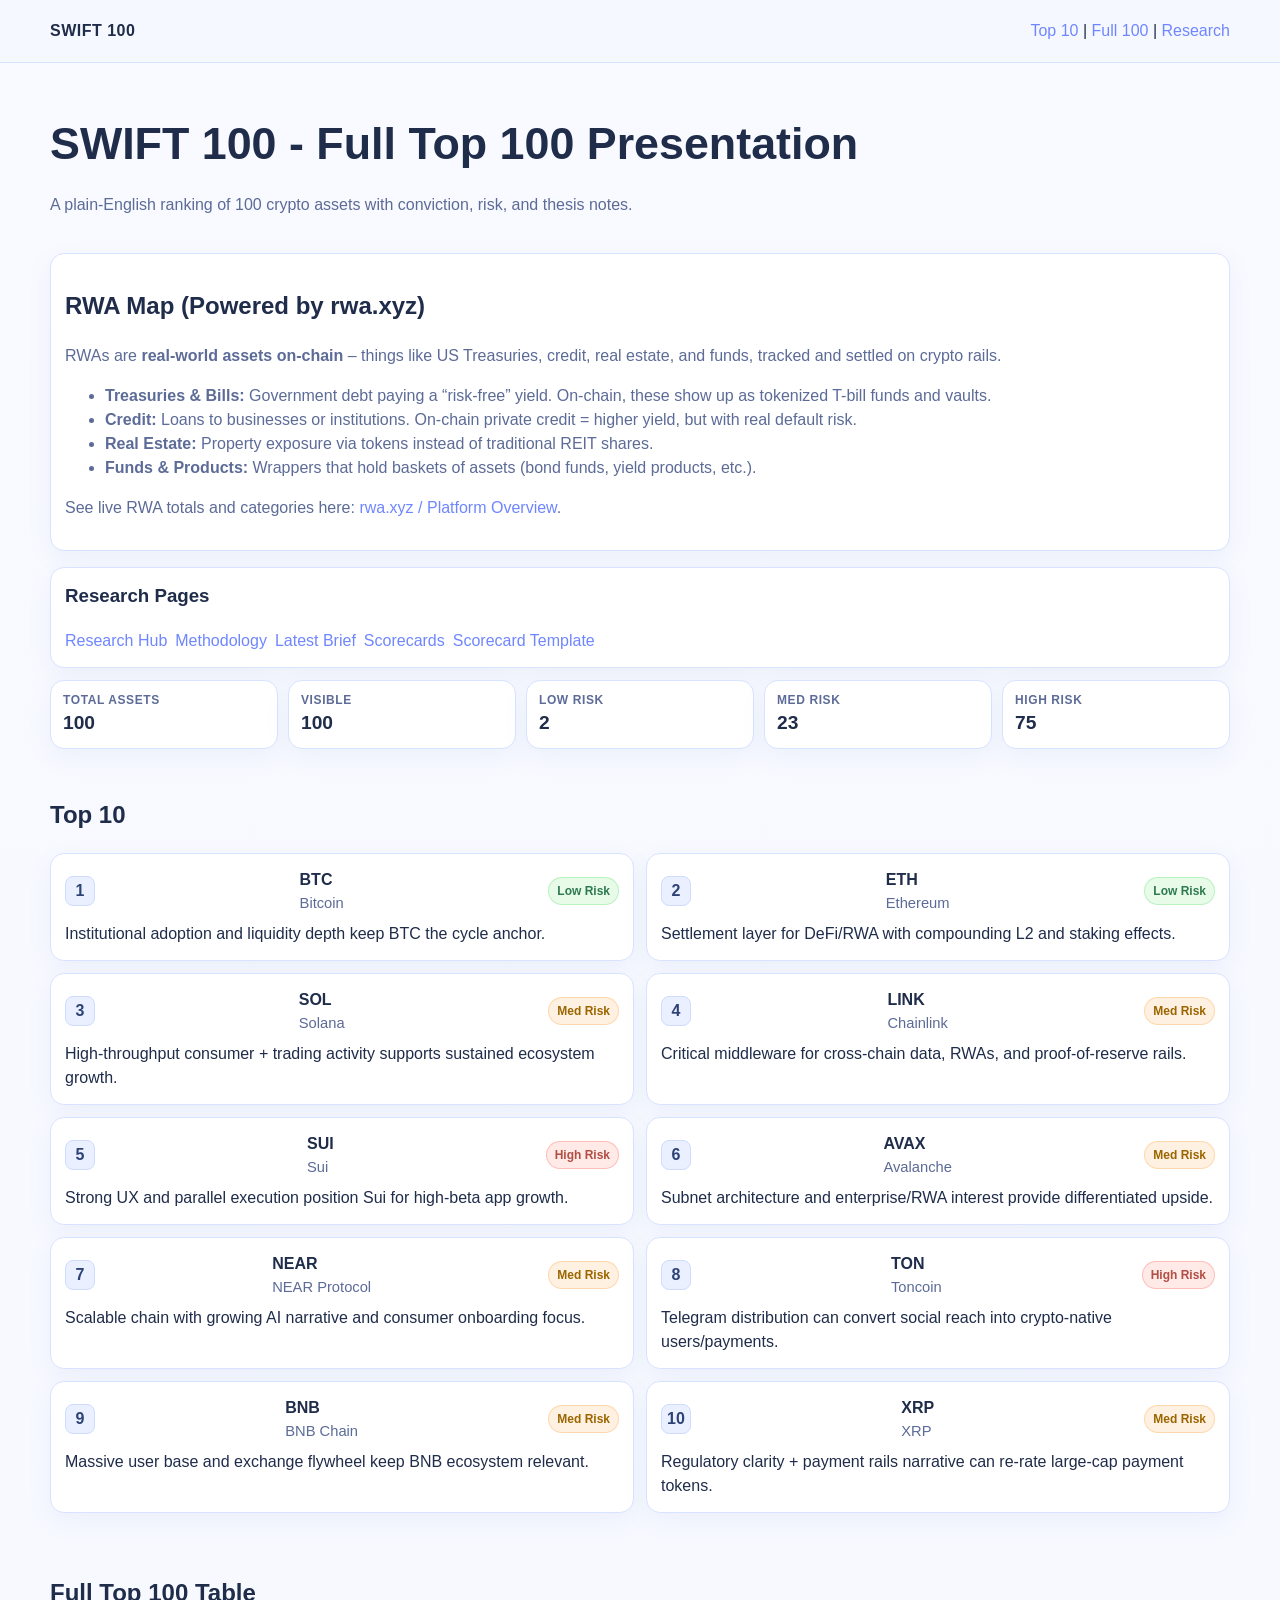
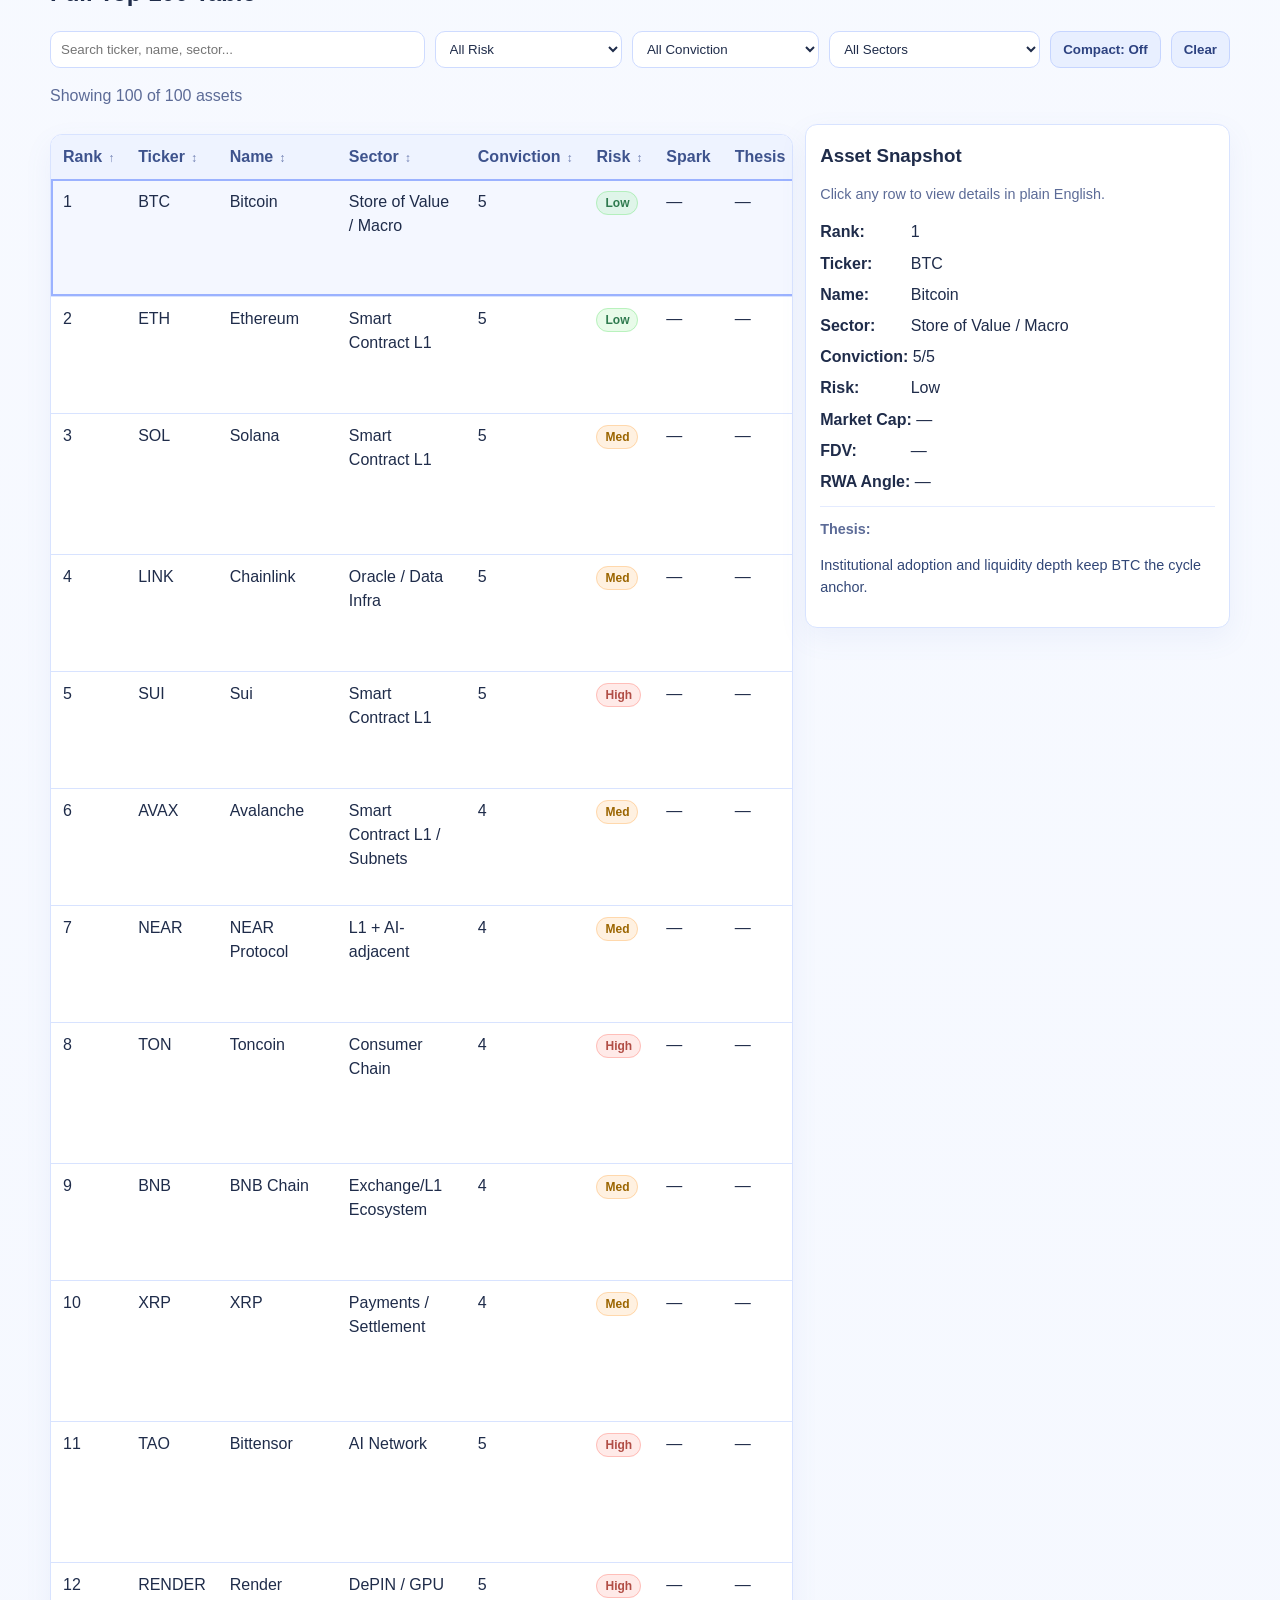
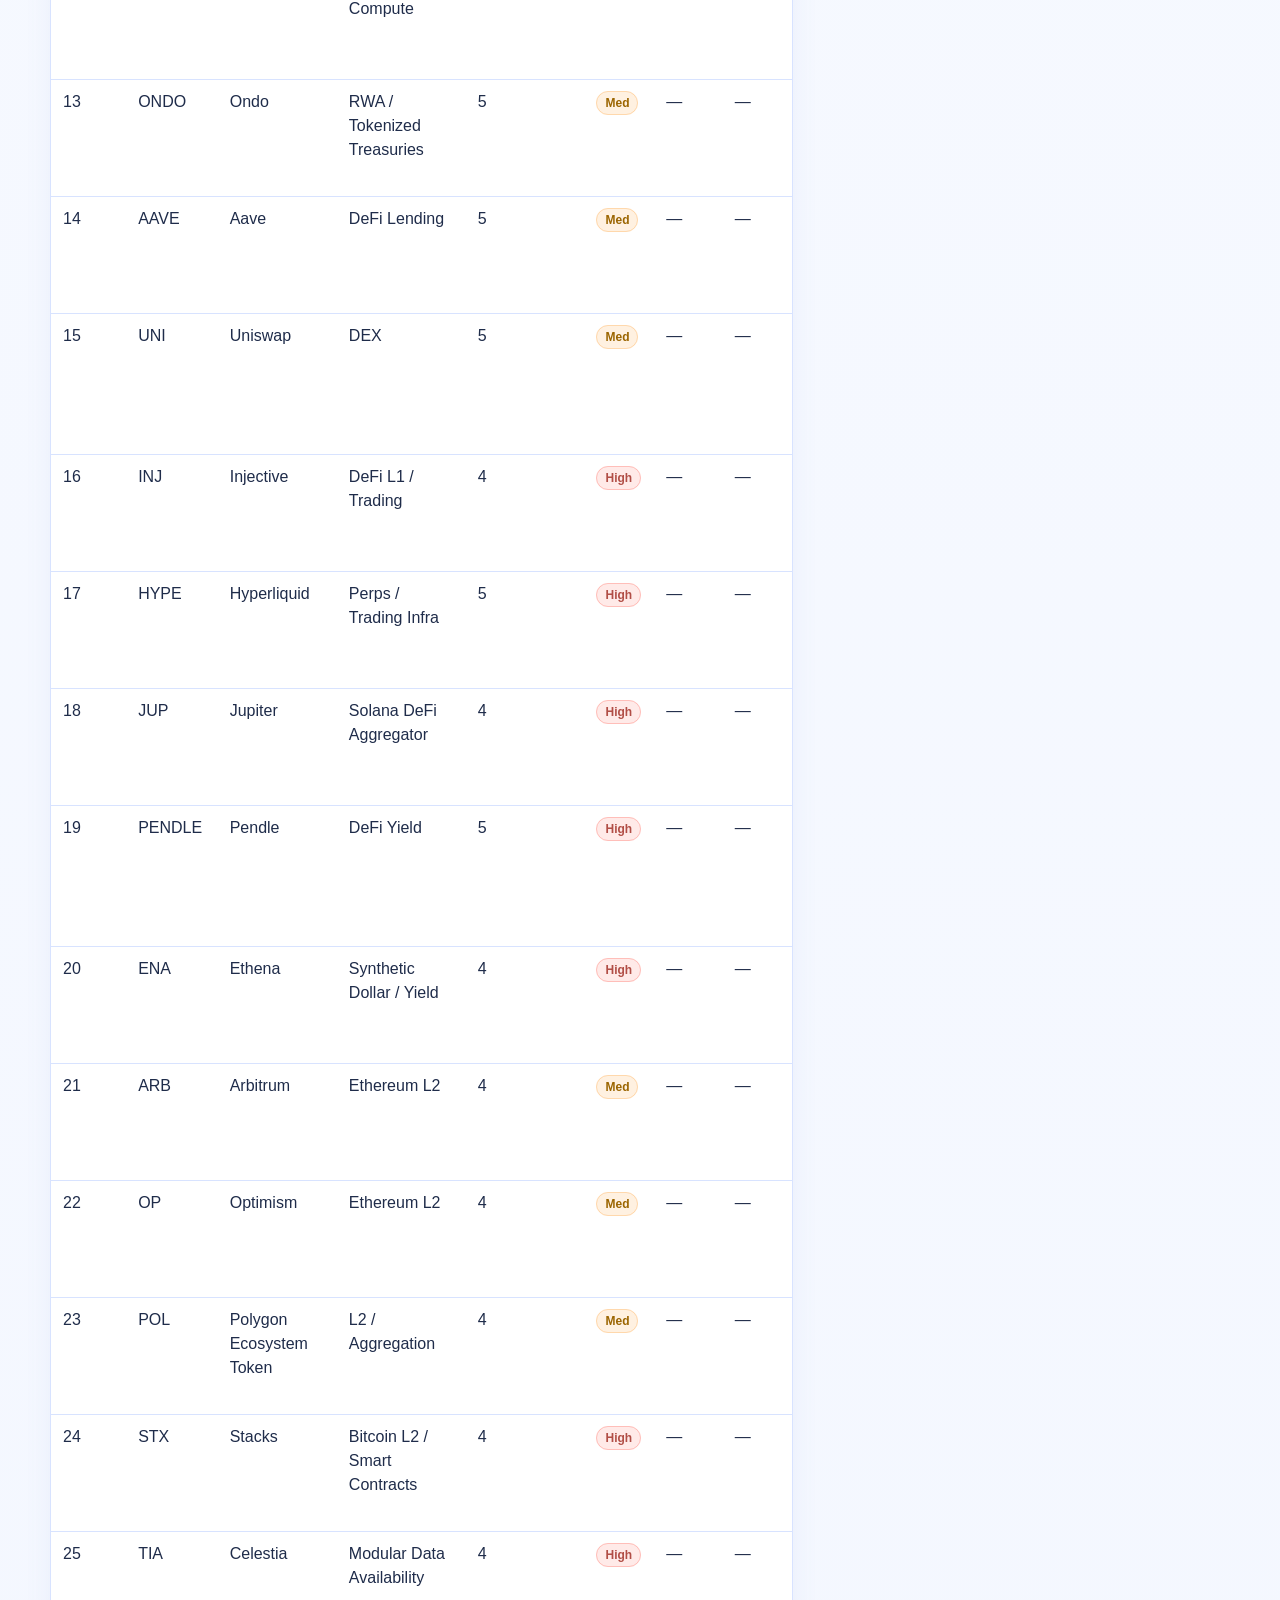
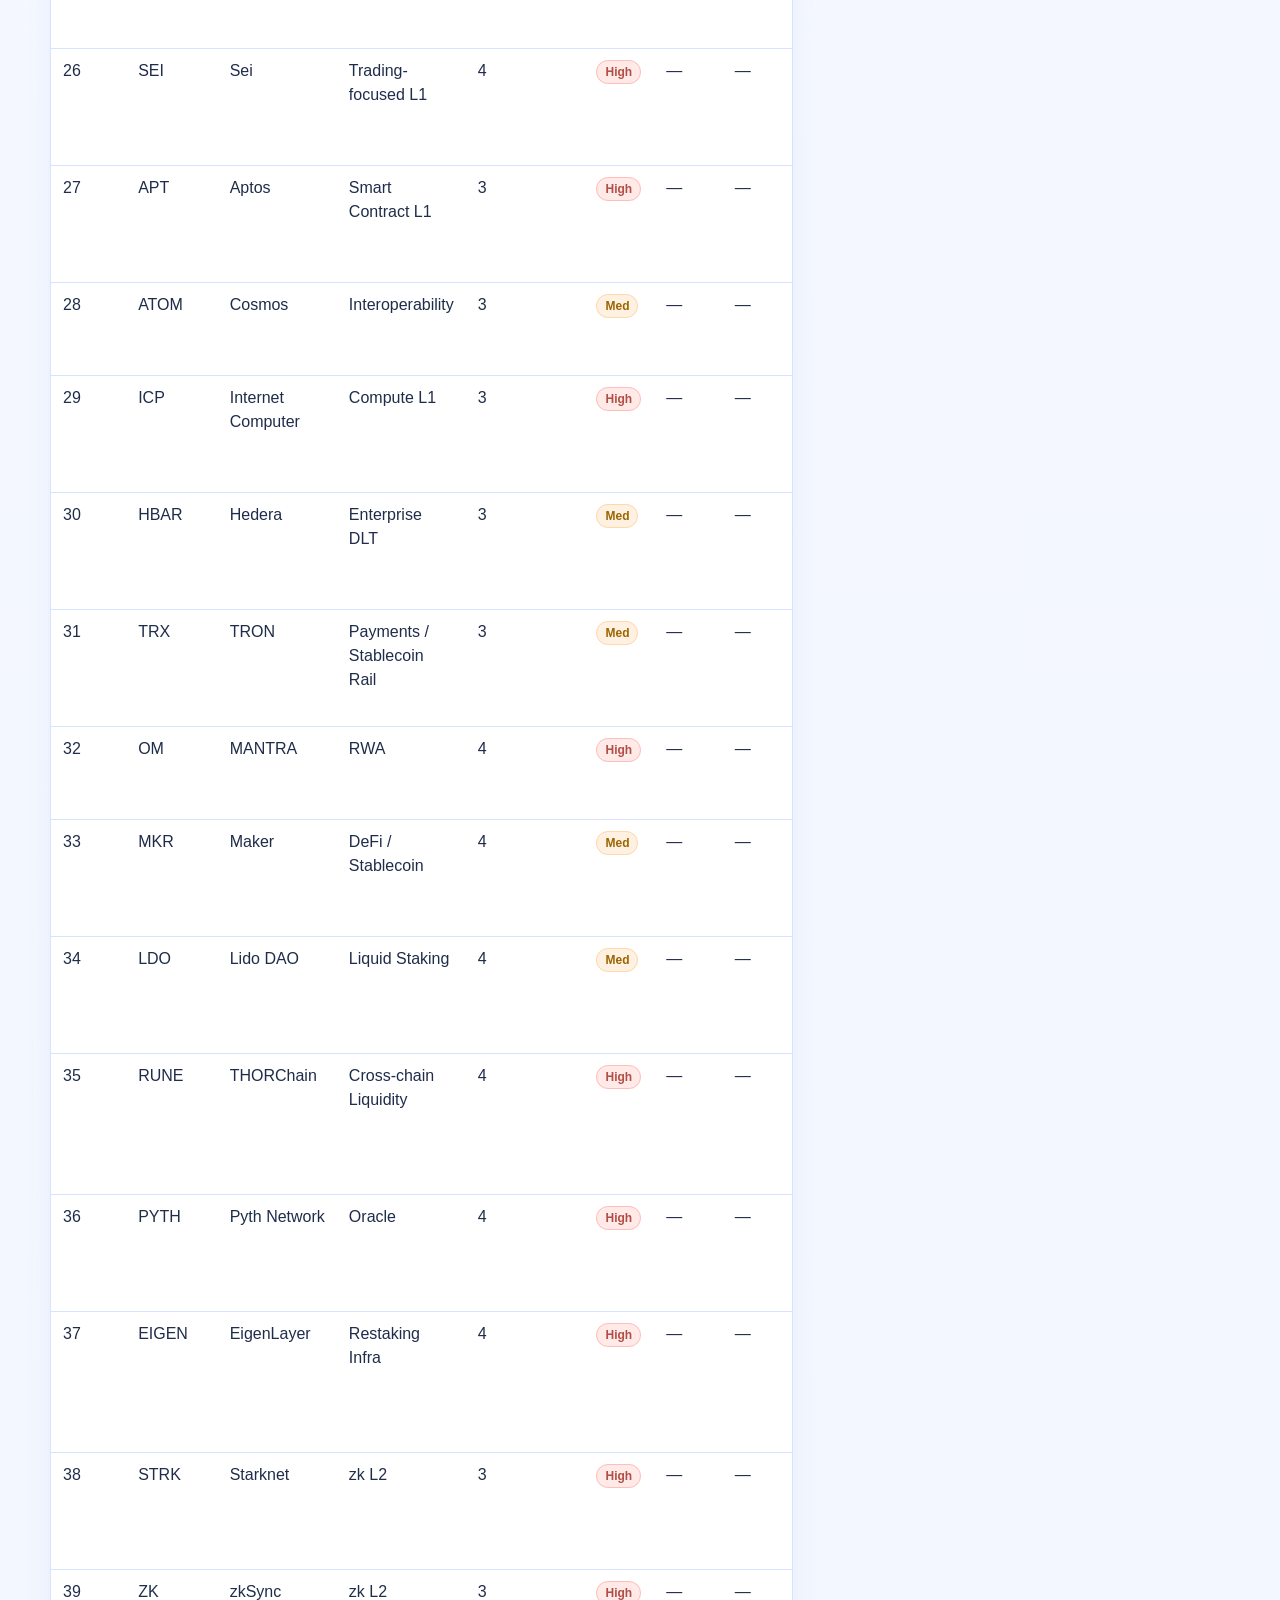
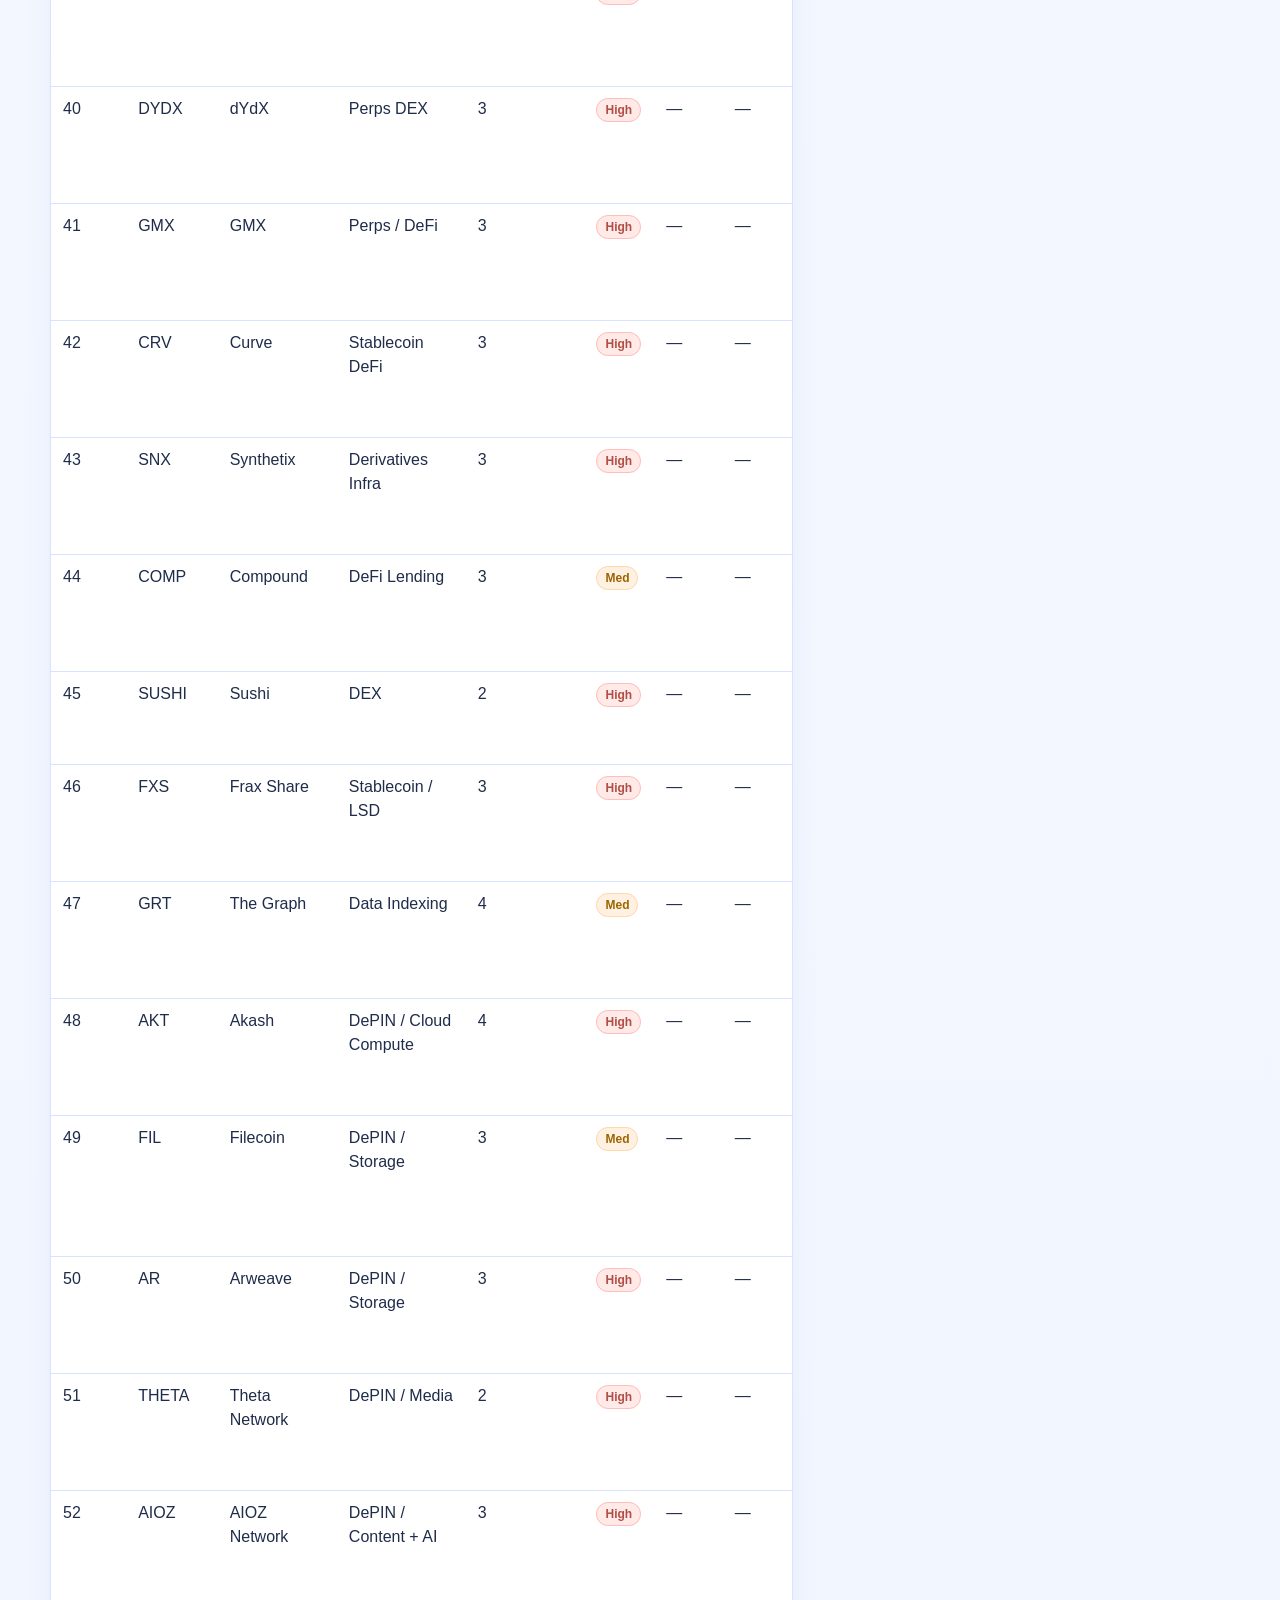
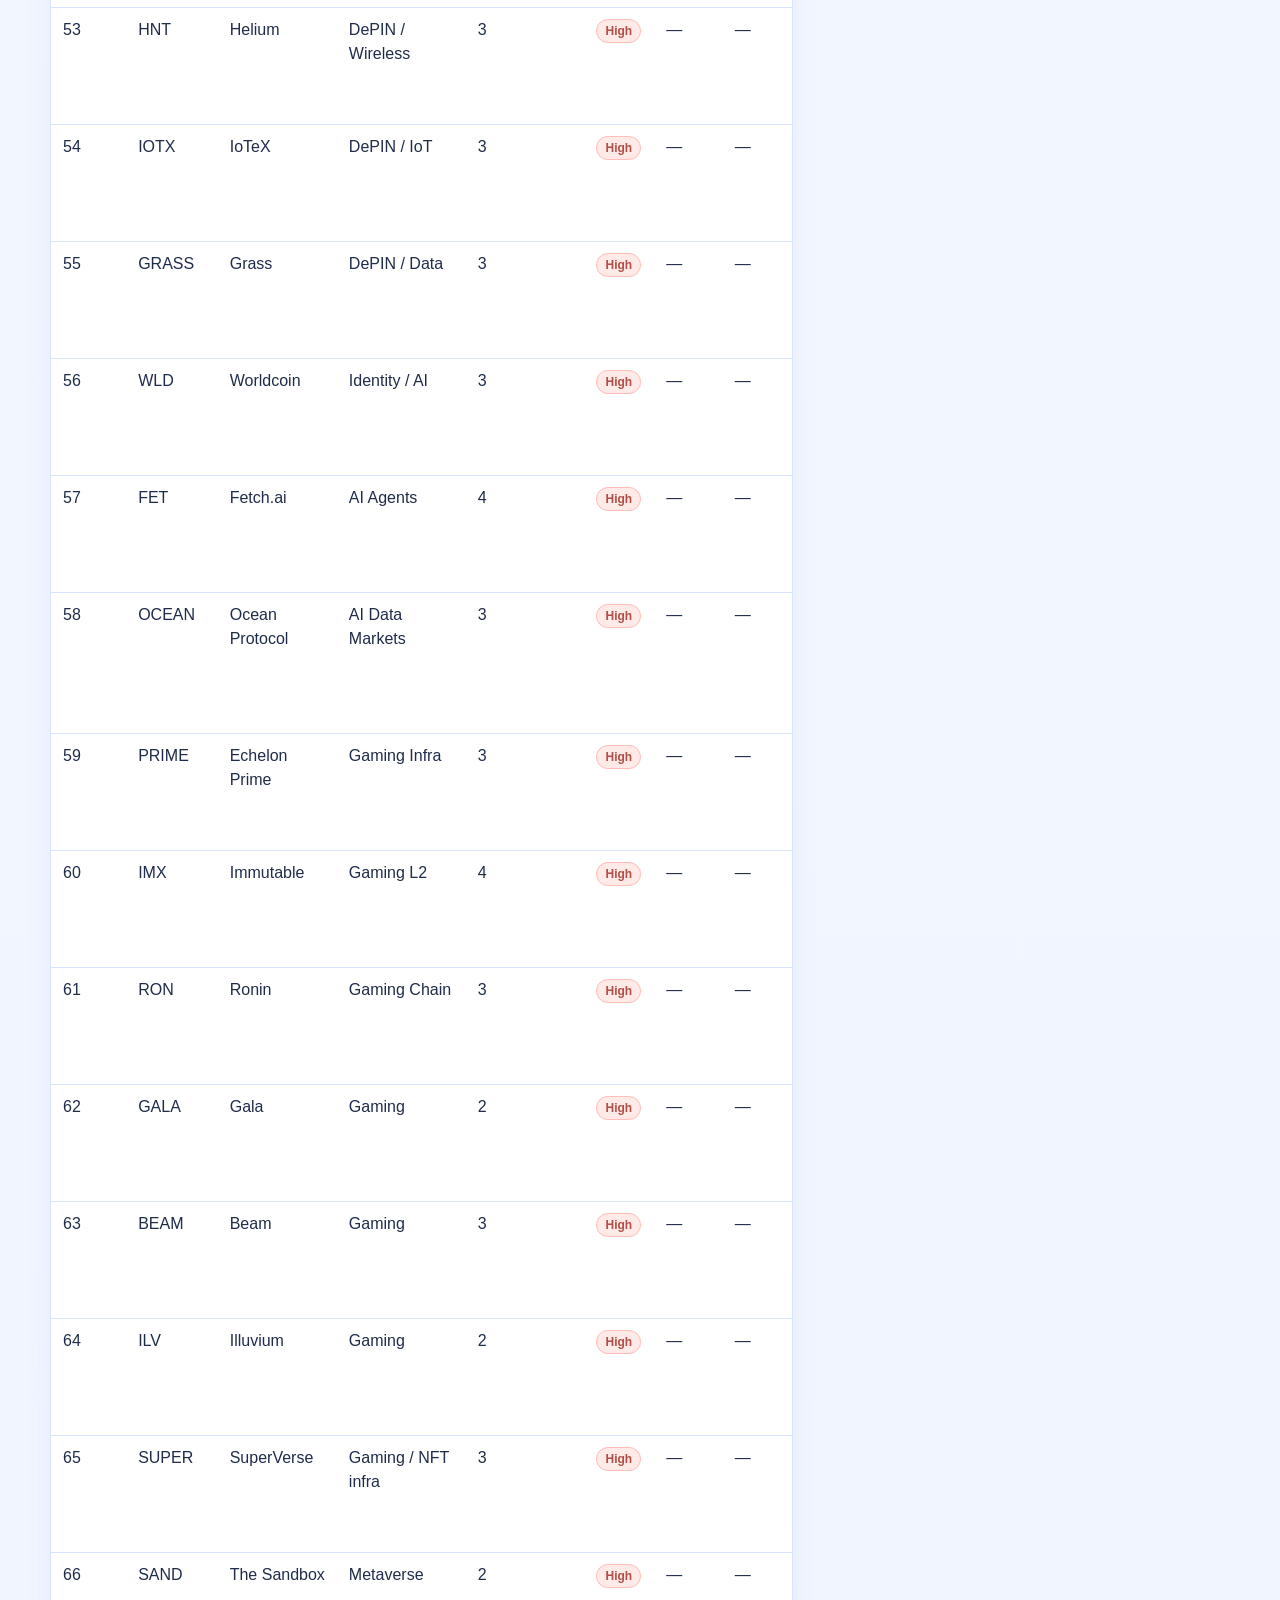
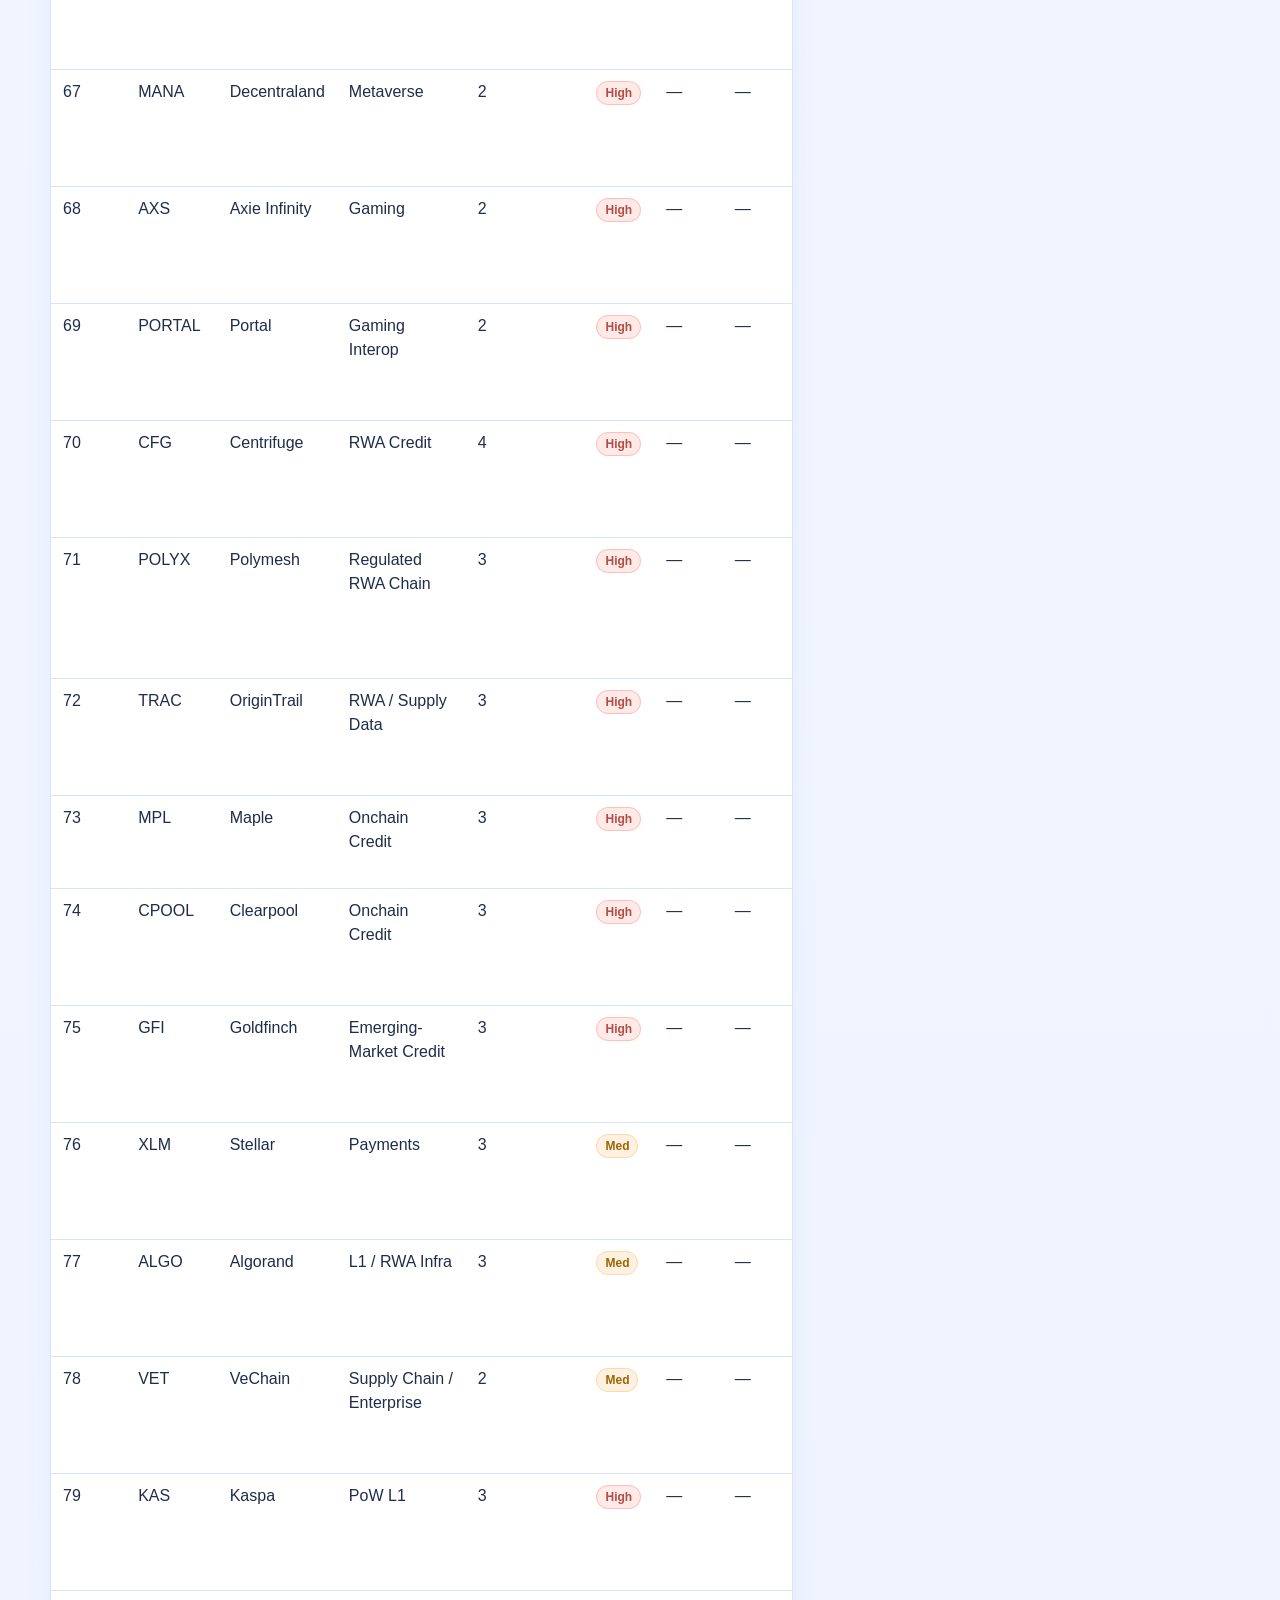
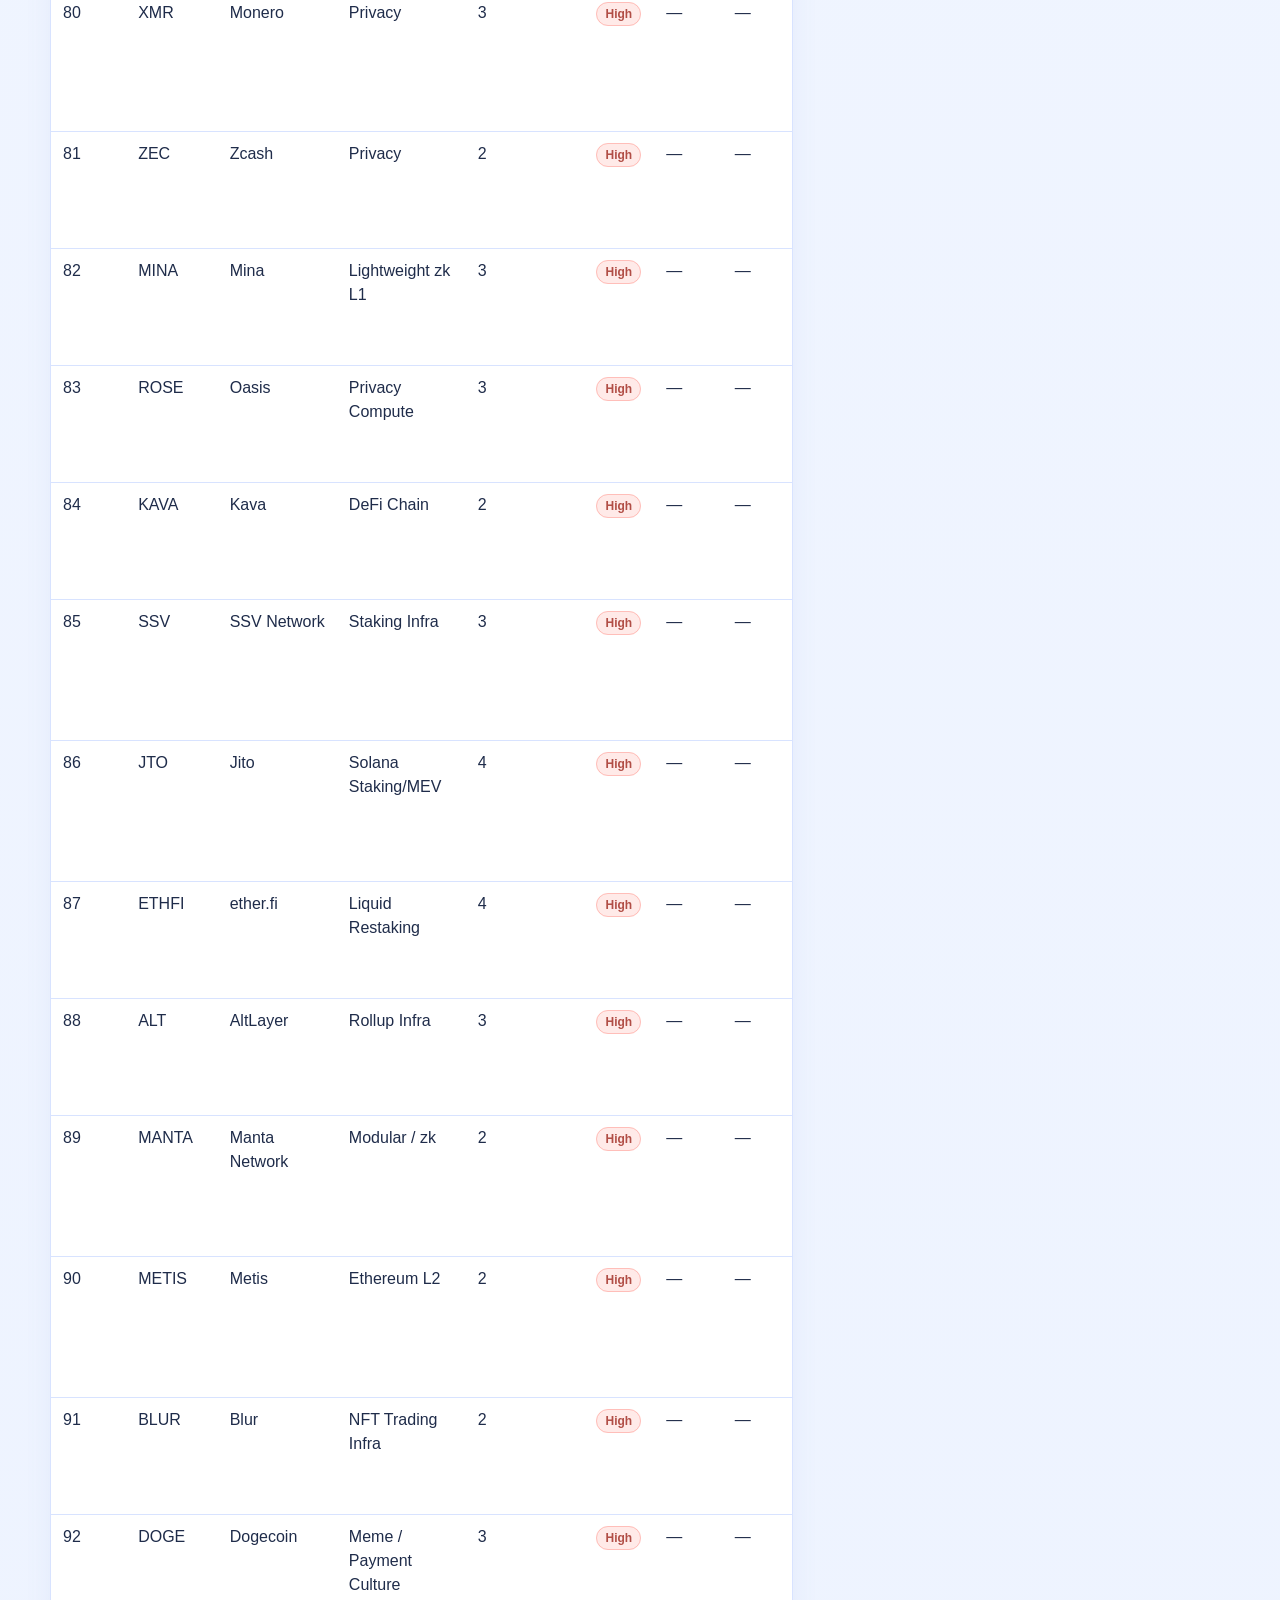
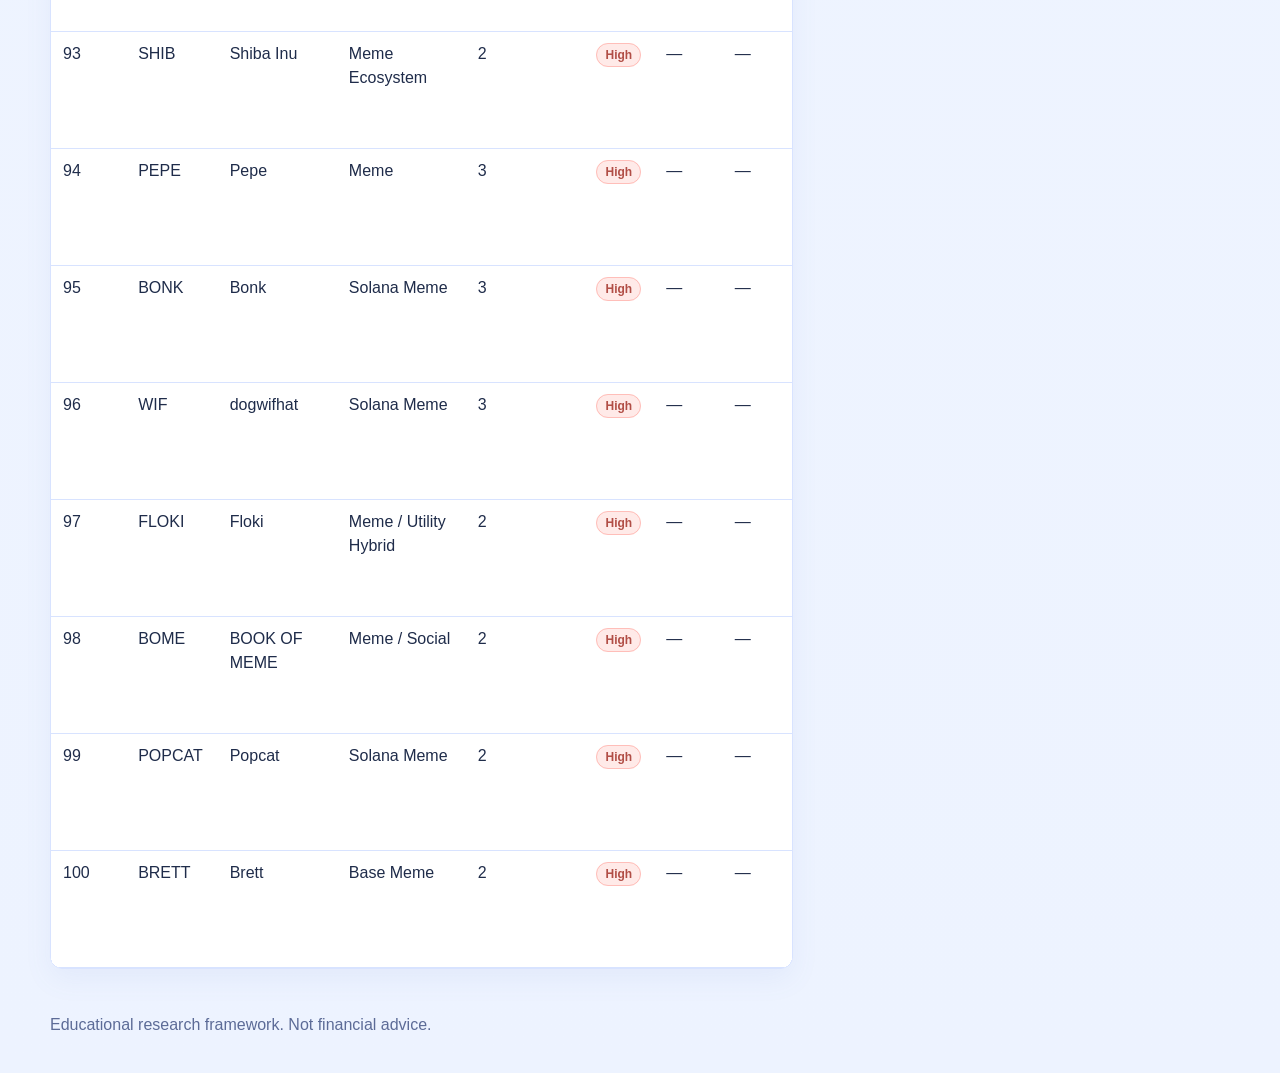
==== commit 65a75206: "Sync Swift 100 site from workspace" ====
--- a/index.html
+++ b/index.html
@@ -27,9 +27,9 @@
 <body>
 <header class="nav"><div class="container navin"><div class="brand">SWIFT 100</div><nav><a href="#top10">Top 10</a> | <a href="#full100">Full 100</a> | <a href="./research/">Research</a></nav></div></header>
 <main class="container">
-<section class="hero"><h1>SWIFT 100 - Full Top 100 Presentation</h1><p class="muted">A plain-English ranking of 100 crypto assets with conviction, risk, and thesis notes.</p></section><section class="card" style="margin-bottom:12px"><h3 style="margin-top:0">Research Pages</h3><div style="display:flex;flex-wrap:wrap;gap:8px"><a href="./research/index.html">Research Hub</a><a href="./research/methodology.html">Methodology</a><a href="./research/alpha-briefs/2026-03-01.html">Latest Brief</a><a href="./research/scorecards/index.html">Scorecards</a><a href="./research/scorecards/template.html">Scorecard Template</a></div></section><section class="kpi" id="kpi"><article class="card"><div class="lbl">Total Assets</div><div class="val" id="kpiTotal">100</div></article><article class="card"><div class="lbl">Visible</div><div class="val" id="kpiVisible">100</div></article><article class="card"><div class="lbl">Low Risk</div><div class="val" id="kpiLow">0</div></article><article class="card"><div class="lbl">Med Risk</div><div class="val" id="kpiMed">0</div></article><article class="card"><div class="lbl">High Risk</div><div class="val" id="kpiHigh">0</div></article></section>
+<section class="hero"><h1>SWIFT 100 - Full Top 100 Presentation</h1><p class="muted">A plain-English ranking of 100 crypto assets with conviction, risk, and thesis notes.</p></section><section class="card" id="rwa-overview" style="margin-bottom:16px"><h2>RWA Map (Powered by rwa.xyz)</h2><p class="muted">RWAs are <strong>real-world assets on-chain</strong> – things like US Treasuries, credit, real estate, and funds, tracked and settled on crypto rails.</p><ul class="muted"><li><strong>Treasuries &amp; Bills:</strong> Government debt paying a “risk-free” yield. On-chain, these show up as tokenized T-bill funds and vaults.</li><li><strong>Credit:</strong> Loans to businesses or institutions. On-chain private credit = higher yield, but with real default risk.</li><li><strong>Real Estate:</strong> Property exposure via tokens instead of traditional REIT shares.</li><li><strong>Funds &amp; Products:</strong> Wrappers that hold baskets of assets (bond funds, yield products, etc.).</li></ul><p class="muted">See live RWA totals and categories here: <a href="https://app.rwa.xyz/platform-overview" target="_blank" rel="noreferrer">rwa.xyz / Platform Overview</a>.</p></section><section class="card" style="margin-bottom:12px"><h3 style="margin-top:0">Research Pages</h3><div style="display:flex;flex-wrap:wrap;gap:8px"><a href="./research/index.html">Research Hub</a><a href="./research/methodology.html">Methodology</a><a href="./research/alpha-briefs/2026-03-01.html">Latest Brief</a><a href="./research/scorecards/index.html">Scorecards</a><a href="./research/scorecards/template.html">Scorecard Template</a></div></section><section class="kpi" id="kpi"><article class="card"><div class="lbl">Total Assets</div><div class="val" id="kpiTotal">100</div></article><article class="card"><div class="lbl">Visible</div><div class="val" id="kpiVisible">100</div></article><article class="card"><div class="lbl">Low Risk</div><div class="val" id="kpiLow">0</div></article><article class="card"><div class="lbl">Med Risk</div><div class="val" id="kpiMed">0</div></article><article class="card"><div class="lbl">High Risk</div><div class="val" id="kpiHigh">0</div></article></section>
 <section id="top10" class="section"><h2>Top 10</h2><div class="grid"><article class="card"><div class="row"><span class="rank">1</span><div><div class="ticker">BTC</div><div class="name">Bitcoin</div></div><span class="pill low">Low Risk</span></div><p class="thesis">Institutional adoption and liquidity depth keep BTC the cycle anchor.</p></article><article class="card"><div class="row"><span class="rank">2</span><div><div class="ticker">ETH</div><div class="name">Ethereum</div></div><span class="pill low">Low Risk</span></div><p class="thesis">Settlement layer for DeFi/RWA with compounding L2 and staking effects.</p></article><article class="card"><div class="row"><span class="rank">3</span><div><div class="ticker">SOL</div><div class="name">Solana</div></div><span class="pill med">Med Risk</span></div><p class="thesis">High-throughput consumer + trading activity supports sustained ecosystem growth.</p></article><article class="card"><div class="row"><span class="rank">4</span><div><div class="ticker">LINK</div><div class="name">Chainlink</div></div><span class="pill med">Med Risk</span></div><p class="thesis">Critical middleware for cross-chain data, RWAs, and proof-of-reserve rails.</p></article><article class="card"><div class="row"><span class="rank">5</span><div><div class="ticker">SUI</div><div class="name">Sui</div></div><span class="pill high">High Risk</span></div><p class="thesis">Strong UX and parallel execution position Sui for high-beta app growth.</p></article><article class="card"><div class="row"><span class="rank">6</span><div><div class="ticker">AVAX</div><div class="name">Avalanche</div></div><span class="pill med">Med Risk</span></div><p class="thesis">Subnet architecture and enterprise/RWA interest provide differentiated upside.</p></article><article class="card"><div class="row"><span class="rank">7</span><div><div class="ticker">NEAR</div><div class="name">NEAR Protocol</div></div><span class="pill med">Med Risk</span></div><p class="thesis">Scalable chain with growing AI narrative and consumer onboarding focus.</p></article><article class="card"><div class="row"><span class="rank">8</span><div><div class="ticker">TON</div><div class="name">Toncoin</div></div><span class="pill high">High Risk</span></div><p class="thesis">Telegram distribution can convert social reach into crypto-native users/payments.</p></article><article class="card"><div class="row"><span class="rank">9</span><div><div class="ticker">BNB</div><div class="name">BNB Chain</div></div><span class="pill med">Med Risk</span></div><p class="thesis">Massive user base and exchange flywheel keep BNB ecosystem relevant.</p></article><article class="card"><div class="row"><span class="rank">10</span><div><div class="ticker">XRP</div><div class="name">XRP</div></div><span class="pill med">Med Risk</span></div><p class="thesis">Regulatory clarity + payment rails narrative can re-rate large-cap payment tokens.</p></article></div></section>
-<section id="full100" class="section"><h2>Full Top 100 Table</h2><div class="toolbar"><input id="searchInput" type="text" placeholder="Search ticker, name, sector..."/><select id="riskFilter"><option value="">All Risk</option><option value="Low">Low</option><option value="Med">Med</option><option value="High">High</option></select><select id="convFilter"><option value="">All Conviction</option><option value="5">5</option><option value="4">4+</option><option value="3">3+</option></select><select id="sectorFilter"><option value="">All Sectors</option></select><button id="compactToggle" type="button">Compact: Off</button><button id="clearFilters" type="button">Clear</button></div><p class="muted" id="showingText">Showing 100 of 100 assets</p><div class="table-layout"><div class="table-wrap"><table id="swiftTable"><thead><tr><th class="sortable" data-sort="rank">Rank</th><th class="sortable" data-sort="ticker">Ticker</th><th class="sortable" data-sort="name">Name</th><th class="sortable" data-sort="sector">Sector</th><th class="sortable" data-sort="conviction">Conviction</th><th class="sortable" data-sort="risk">Risk</th><th>Spark</th><th class="sortable" data-sort="thesis">Thesis</th></tr></thead><tbody><tr><td>1</td><td>BTC</td><td>Bitcoin</td><td>Store of Value / Macro</td><td>5</td><td><span class="pill low">Low</span></td><td>Institutional adoption and liquidity depth keep BTC the cycle anchor.</td></tr><tr><td>2</td><td>ETH</td><td>Ethereum</td><td>Smart Contract L1</td><td>5</td><td><span class="pill low">Low</span></td><td>Settlement layer for DeFi/RWA with compounding L2 and staking effects.</td></tr><tr><td>3</td><td>SOL</td><td>Solana</td><td>Smart Contract L1</td><td>5</td><td><span class="pill med">Med</span></td><td>High-throughput consumer + trading activity supports sustained ecosystem growth.</td></tr><tr><td>4</td><td>LINK</td><td>Chainlink</td><td>Oracle / Data Infra</td><td>5</td><td><span class="pill med">Med</span></td><td>Critical middleware for cross-chain data, RWAs, and proof-of-reserve rails.</td></tr><tr><td>5</td><td>SUI</td><td>Sui</td><td>Smart Contract L1</td><td>5</td><td><span class="pill high">High</span></td><td>Strong UX and parallel execution position Sui for high-beta app growth.</td></tr><tr><td>6</td><td>AVAX</td><td>Avalanche</td><td>Smart Contract L1 / Subnets</td><td>4</td><td><span class="pill med">Med</span></td><td>Subnet architecture and enterprise/RWA interest provide differentiated upside.</td></tr><tr><td>7</td><td>NEAR</td><td>NEAR Protocol</td><td>L1 + AI-adjacent</td><td>4</td><td><span class="pill med">Med</span></td><td>Scalable chain with growing AI narrative and consumer onboarding focus.</td></tr><tr><td>8</td><td>TON</td><td>Toncoin</td><td>Consumer Chain</td><td>4</td><td><span class="pill high">High</span></td><td>Telegram distribution can convert social reach into crypto-native users/payments.</td></tr><tr><td>9</td><td>BNB</td><td>BNB Chain</td><td>Exchange/L1 Ecosystem</td><td>4</td><td><span class="pill med">Med</span></td><td>Massive user base and exchange flywheel keep BNB ecosystem relevant.</td></tr><tr><td>10</td><td>XRP</td><td>XRP</td><td>Payments / Settlement</td><td>4</td><td><span class="pill med">Med</span></td><td>Regulatory clarity + payment rails narrative can re-rate large-cap payment tokens.</td></tr><tr><td>11</td><td>TAO</td><td>Bittensor</td><td>AI Network</td><td>5</td><td><span class="pill high">High</span></td><td>Decentralized AI incentive layer remains one of the strongest AI-crypto bets.</td></tr><tr><td>12</td><td>RENDER</td><td>Render</td><td>DePIN / GPU Compute</td><td>5</td><td><span class="pill high">High</span></td><td>GPU marketplace benefits directly from AI compute demand growth.</td></tr><tr><td>13</td><td>ONDO</td><td>Ondo</td><td>RWA / Tokenized Treasuries</td><td>5</td><td><span class="pill med">Med</span></td><td>Clear product-market fit in compliant onchain yield and tokenized securities.</td></tr><tr><td>14</td><td>AAVE</td><td>Aave</td><td>DeFi Lending</td><td>5</td><td><span class="pill med">Med</span></td><td>Blue-chip lending protocol with resilient revenue and multichain expansion.</td></tr><tr><td>15</td><td>UNI</td><td>Uniswap</td><td>DEX</td><td>5</td><td><span class="pill med">Med</span></td><td>Dominant decentralized exchange with durable liquidity network effects.</td></tr><tr><td>16</td><td>INJ</td><td>Injective</td><td>DeFi L1 / Trading</td><td>4</td><td><span class="pill high">High</span></td><td>Trading-specialized chain with strong narrative leverage in derivatives growth.</td></tr><tr><td>17</td><td>HYPE</td><td>Hyperliquid</td><td>Perps / Trading Infra</td><td>5</td><td><span class="pill high">High</span></td><td>Onchain perps growth and sticky trader liquidity drive asymmetric upside.</td></tr><tr><td>18</td><td>JUP</td><td>Jupiter</td><td>Solana DeFi Aggregator</td><td>4</td><td><span class="pill high">High</span></td><td>Solana routing/liquidity hub with strong product velocity and user mindshare.</td></tr><tr><td>19</td><td>PENDLE</td><td>Pendle</td><td>DeFi Yield</td><td>5</td><td><span class="pill high">High</span></td><td>Yield tokenization becomes more valuable as onchain rates and RWAs expand.</td></tr><tr><td>20</td><td>ENA</td><td>Ethena</td><td>Synthetic Dollar / Yield</td><td>4</td><td><span class="pill high">High</span></td><td>Scalable stable-yield product can capture large liquidity during risk-on phases.</td></tr><tr><td>21</td><td>ARB</td><td>Arbitrum</td><td>Ethereum L2</td><td>4</td><td><span class="pill med">Med</span></td><td>Leading L2 ecosystem with broad app coverage and institutional relevance.</td></tr><tr><td>22</td><td>OP</td><td>Optimism</td><td>Ethereum L2</td><td>4</td><td><span class="pill med">Med</span></td><td>Superchain strategy may compound adoption through shared infrastructure.</td></tr><tr><td>23</td><td>POL</td><td>Polygon Ecosystem Token</td><td>L2 / Aggregation</td><td>4</td><td><span class="pill med">Med</span></td><td>Broad enterprise footprint plus migration to modular scaling stack.</td></tr><tr><td>24</td><td>STX</td><td>Stacks</td><td>Bitcoin L2 / Smart Contracts</td><td>4</td><td><span class="pill high">High</span></td><td>BTC-linked smart-contract demand offers unique upside in Bitcoin cycle strength.</td></tr><tr><td>25</td><td>TIA</td><td>Celestia</td><td>Modular Data Availability</td><td>4</td><td><span class="pill high">High</span></td><td>Modular stack adoption can make DA tokens key infrastructure winners.</td></tr><tr><td>26</td><td>SEI</td><td>Sei</td><td>Trading-focused L1</td><td>4</td><td><span class="pill high">High</span></td><td>Performance-first positioning targets exchange-like onchain trading flows.</td></tr><tr><td>27</td><td>APT</td><td>Aptos</td><td>Smart Contract L1</td><td>3</td><td><span class="pill high">High</span></td><td>Strong funding/dev base with upside if consumer apps gain traction.</td></tr><tr><td>28</td><td>ATOM</td><td>Cosmos</td><td>Interoperability</td><td>3</td><td><span class="pill med">Med</span></td><td>Interchain architecture remains relevant as app-chains re-emerge.</td></tr><tr><td>29</td><td>ICP</td><td>Internet Computer</td><td>Compute L1</td><td>3</td><td><span class="pill high">High</span></td><td>Full-stack onchain compute model offers upside if dev adoption accelerates.</td></tr><tr><td>30</td><td>HBAR</td><td>Hedera</td><td>Enterprise DLT</td><td>3</td><td><span class="pill med">Med</span></td><td>Enterprise/governance model could outperform if regulated use cases expand.</td></tr><tr><td>31</td><td>TRX</td><td>TRON</td><td>Payments / Stablecoin Rail</td><td>3</td><td><span class="pill med">Med</span></td><td>Persistent stablecoin transfer demand supports TRON transaction utility.</td></tr><tr><td>32</td><td>OM</td><td>MANTRA</td><td>RWA</td><td>4</td><td><span class="pill high">High</span></td><td>High-beta RWA proxy with strong narrative sensitivity.</td></tr><tr><td>33</td><td>MKR</td><td>Maker</td><td>DeFi / Stablecoin</td><td>4</td><td><span class="pill med">Med</span></td><td>Cash-flow profile and treasury strategy make MKR a DeFi quality name.</td></tr><tr><td>34</td><td>LDO</td><td>Lido DAO</td><td>Liquid Staking</td><td>4</td><td><span class="pill med">Med</span></td><td>ETH staking dominance keeps LDO exposed to base-layer yield growth.</td></tr><tr><td>35</td><td>RUNE</td><td>THORChain</td><td>Cross-chain Liquidity</td><td>4</td><td><span class="pill high">High</span></td><td>Native cross-chain swaps are strategically valuable in fragmented liquidity markets.</td></tr><tr><td>36</td><td>PYTH</td><td>Pyth Network</td><td>Oracle</td><td>4</td><td><span class="pill high">High</span></td><td>Fast oracle rails increasingly critical for perps and low-latency DeFi.</td></tr><tr><td>37</td><td>EIGEN</td><td>EigenLayer</td><td>Restaking Infra</td><td>4</td><td><span class="pill high">High</span></td><td>Shared cryptoeconomic security can become a major middleware layer.</td></tr><tr><td>38</td><td>STRK</td><td>Starknet</td><td>zk L2</td><td>3</td><td><span class="pill high">High</span></td><td>zk stack upside remains significant if throughput + UX improve.</td></tr><tr><td>39</td><td>ZK</td><td>zkSync</td><td>zk L2</td><td>3</td><td><span class="pill high">High</span></td><td>zk rollup ecosystem can capture apps needing low-cost secure settlement.</td></tr><tr><td>40</td><td>DYDX</td><td>dYdX</td><td>Perps DEX</td><td>3</td><td><span class="pill high">High</span></td><td>Durable derivatives demand supports long-run onchain exchange thesis.</td></tr><tr><td>41</td><td>GMX</td><td>GMX</td><td>Perps / DeFi</td><td>3</td><td><span class="pill high">High</span></td><td>Real-yield trading model benefits from persistent speculative volume.</td></tr><tr><td>42</td><td>CRV</td><td>Curve</td><td>Stablecoin DeFi</td><td>3</td><td><span class="pill high">High</span></td><td>Stable liquidity infrastructure remains core to DeFi yield plumbing.</td></tr><tr><td>43</td><td>SNX</td><td>Synthetix</td><td>Derivatives Infra</td><td>3</td><td><span class="pill high">High</span></td><td>Protocol-level perps architecture offers leveraged upside if volumes return.</td></tr><tr><td>44</td><td>COMP</td><td>Compound</td><td>DeFi Lending</td><td>3</td><td><span class="pill med">Med</span></td><td>Blue-chip governance token with upside from institutional DeFi comeback.</td></tr><tr><td>45</td><td>SUSHI</td><td>Sushi</td><td>DEX</td><td>2</td><td><span class="pill high">High</span></td><td>Turnaround potential exists but execution risk remains elevated.</td></tr><tr><td>46</td><td>FXS</td><td>Frax Share</td><td>Stablecoin / LSD</td><td>3</td><td><span class="pill high">High</span></td><td>Multi-product stablecoin and LST stack gives optionality in DeFi rotation.</td></tr><tr><td>47</td><td>GRT</td><td>The Graph</td><td>Data Indexing</td><td>4</td><td><span class="pill med">Med</span></td><td>Indexing demand rises as onchain apps and AI agents require structured data.</td></tr><tr><td>48</td><td>AKT</td><td>Akash</td><td>DePIN / Cloud Compute</td><td>4</td><td><span class="pill high">High</span></td><td>Decentralized compute demand tracks AI model deployment growth.</td></tr><tr><td>49</td><td>FIL</td><td>Filecoin</td><td>DePIN / Storage</td><td>3</td><td><span class="pill med">Med</span></td><td>Persistent decentralized storage + compute integrations support utility recovery.</td></tr><tr><td>50</td><td>AR</td><td>Arweave</td><td>DePIN / Storage</td><td>3</td><td><span class="pill high">High</span></td><td>Permanent data storage thesis can re-rate with AI/data provenance demand.</td></tr><tr><td>51</td><td>THETA</td><td>Theta Network</td><td>DePIN / Media</td><td>2</td><td><span class="pill high">High</span></td><td>Edge media infra has upside if real distribution partnerships expand.</td></tr><tr><td>52</td><td>AIOZ</td><td>AIOZ Network</td><td>DePIN / Content + AI</td><td>3</td><td><span class="pill high">High</span></td><td>Combines distributed content delivery and AI narrative in one token.</td></tr><tr><td>53</td><td>HNT</td><td>Helium</td><td>DePIN / Wireless</td><td>3</td><td><span class="pill high">High</span></td><td>Wireless network token gains if real subscriber economics improve.</td></tr><tr><td>54</td><td>IOTX</td><td>IoTeX</td><td>DePIN / IoT</td><td>3</td><td><span class="pill high">High</span></td><td>Machine-to-machine data economy remains long-duration optionality bet.</td></tr><tr><td>55</td><td>GRASS</td><td>Grass</td><td>DePIN / Data</td><td>3</td><td><span class="pill high">High</span></td><td>Consumer-driven data sharing network aligns with AI data demand trend.</td></tr><tr><td>56</td><td>WLD</td><td>Worldcoin</td><td>Identity / AI</td><td>3</td><td><span class="pill high">High</span></td><td>Proof-of-personhood could become core primitive for agent-heavy internet.</td></tr><tr><td>57</td><td>FET</td><td>Fetch.ai</td><td>AI Agents</td><td>4</td><td><span class="pill high">High</span></td><td>Agent economy narrative gives FET strong upside in AI-crypto cycles.</td></tr><tr><td>58</td><td>OCEAN</td><td>Ocean Protocol</td><td>AI Data Markets</td><td>3</td><td><span class="pill high">High</span></td><td>Tokenized data marketplaces fit growing demand for permissioned AI datasets.</td></tr><tr><td>59</td><td>PRIME</td><td>Echelon Prime</td><td>Gaming Infra</td><td>3</td><td><span class="pill high">High</span></td><td>High-beta gaming infrastructure play with potential narrative reflexivity.</td></tr><tr><td>60</td><td>IMX</td><td>Immutable</td><td>Gaming L2</td><td>4</td><td><span class="pill high">High</span></td><td>Leading Web3 gaming infra with strong partnerships and user tooling.</td></tr><tr><td>61</td><td>RON</td><td>Ronin</td><td>Gaming Chain</td><td>3</td><td><span class="pill high">High</span></td><td>Purpose-built gaming chain could outperform if game activity rebounds.</td></tr><tr><td>62</td><td>GALA</td><td>Gala</td><td>Gaming</td><td>2</td><td><span class="pill high">High</span></td><td>Large community and pipeline offer upside, but delivery risk is substantial.</td></tr><tr><td>63</td><td>BEAM</td><td>Beam</td><td>Gaming</td><td>3</td><td><span class="pill high">High</span></td><td>Focused gaming ecosystem token with strong speculative beta.</td></tr><tr><td>64</td><td>ILV</td><td>Illuvium</td><td>Gaming</td><td>2</td><td><span class="pill high">High</span></td><td>Premium game IP approach can re-rate if player metrics materially improve.</td></tr><tr><td>65</td><td>SUPER</td><td>SuperVerse</td><td>Gaming / NFT infra</td><td>3</td><td><span class="pill high">High</span></td><td>Cross-game ecosystem strategy offers upside in renewed NFT activity.</td></tr><tr><td>66</td><td>SAND</td><td>The Sandbox</td><td>Metaverse</td><td>2</td><td><span class="pill high">High</span></td><td>Brand partnerships remain valuable optionality for metaverse revival.</td></tr><tr><td>67</td><td>MANA</td><td>Decentraland</td><td>Metaverse</td><td>2</td><td><span class="pill high">High</span></td><td>Deeply discounted metaverse beta with cycle-sensitive rebound potential.</td></tr><tr><td>68</td><td>AXS</td><td>Axie Infinity</td><td>Gaming</td><td>2</td><td><span class="pill high">High</span></td><td>Legacy gaming brand can recover if token sinks and gameplay loops improve.</td></tr><tr><td>69</td><td>PORTAL</td><td>Portal</td><td>Gaming Interop</td><td>2</td><td><span class="pill high">High</span></td><td>Cross-chain gaming rails are attractive if multi-chain games scale users.</td></tr><tr><td>70</td><td>CFG</td><td>Centrifuge</td><td>RWA Credit</td><td>4</td><td><span class="pill high">High</span></td><td>Early-mover in onchain private credit and institutional tokenization rails.</td></tr><tr><td>71</td><td>POLYX</td><td>Polymesh</td><td>Regulated RWA Chain</td><td>3</td><td><span class="pill high">High</span></td><td>Compliance-native chain has upside under stricter tokenization frameworks.</td></tr><tr><td>72</td><td>TRAC</td><td>OriginTrail</td><td>RWA / Supply Data</td><td>3</td><td><span class="pill high">High</span></td><td>Trusted data graph aligns with enterprise provenance and AI verification needs.</td></tr><tr><td>73</td><td>MPL</td><td>Maple</td><td>Onchain Credit</td><td>3</td><td><span class="pill high">High</span></td><td>Institutional lending growth can drive fee and TVL expansion.</td></tr><tr><td>74</td><td>CPOOL</td><td>Clearpool</td><td>Onchain Credit</td><td>3</td><td><span class="pill high">High</span></td><td>Borrower network effects could scale quickly in risk-on credit cycles.</td></tr><tr><td>75</td><td>GFI</td><td>Goldfinch</td><td>Emerging-Market Credit</td><td>3</td><td><span class="pill high">High</span></td><td>Real-world credit access niche offers differentiated RWA upside.</td></tr><tr><td>76</td><td>XLM</td><td>Stellar</td><td>Payments</td><td>3</td><td><span class="pill med">Med</span></td><td>Cross-border payment partnerships keep XLM in the practical utility set.</td></tr><tr><td>77</td><td>ALGO</td><td>Algorand</td><td>L1 / RWA Infra</td><td>3</td><td><span class="pill med">Med</span></td><td>Fast finality and institutional tooling could revive adoption in RWA stack.</td></tr><tr><td>78</td><td>VET</td><td>VeChain</td><td>Supply Chain / Enterprise</td><td>2</td><td><span class="pill med">Med</span></td><td>Enterprise provenance narrative remains viable but needs stronger growth proof.</td></tr><tr><td>79</td><td>KAS</td><td>Kaspa</td><td>PoW L1</td><td>3</td><td><span class="pill high">High</span></td><td>Fast PoW architecture gives differentiated profile vs standard smart-contract L1s.</td></tr><tr><td>80</td><td>XMR</td><td>Monero</td><td>Privacy</td><td>3</td><td><span class="pill high">High</span></td><td>Privacy demand persists structurally despite exchange/regulatory constraints.</td></tr><tr><td>81</td><td>ZEC</td><td>Zcash</td><td>Privacy</td><td>2</td><td><span class="pill high">High</span></td><td>Privacy-tech optionality remains, but adoption and liquidity are key risks.</td></tr><tr><td>82</td><td>MINA</td><td>Mina</td><td>Lightweight zk L1</td><td>3</td><td><span class="pill high">High</span></td><td>Zero-knowledge lightweight chain has upside if zk identity use cases expand.</td></tr><tr><td>83</td><td>ROSE</td><td>Oasis</td><td>Privacy Compute</td><td>3</td><td><span class="pill high">High</span></td><td>Confidential compute can benefit from AI + privacy convergence trend.</td></tr><tr><td>84</td><td>KAVA</td><td>Kava</td><td>DeFi Chain</td><td>2</td><td><span class="pill high">High</span></td><td>Positioned for DeFi rebound but ecosystem traction must re-accelerate.</td></tr><tr><td>85</td><td>SSV</td><td>SSV Network</td><td>Staking Infra</td><td>3</td><td><span class="pill high">High</span></td><td>Distributed validator tech is valuable as staking professionalizes further.</td></tr><tr><td>86</td><td>JTO</td><td>Jito</td><td>Solana Staking/MEV</td><td>4</td><td><span class="pill high">High</span></td><td>Core Solana staking and MEV infrastructure with strong ecosystem alignment.</td></tr><tr><td>87</td><td>ETHFI</td><td>ether.fi</td><td>Liquid Restaking</td><td>4</td><td><span class="pill high">High</span></td><td>Restaking + liquid products offer strong upside if AVS demand scales.</td></tr><tr><td>88</td><td>ALT</td><td>AltLayer</td><td>Rollup Infra</td><td>3</td><td><span class="pill high">High</span></td><td>Rollup-as-a-service model benefits from modular chain proliferation.</td></tr><tr><td>89</td><td>MANTA</td><td>Manta Network</td><td>Modular / zk</td><td>2</td><td><span class="pill high">High</span></td><td>zk/modular narrative still attractive but execution and differentiation are critical.</td></tr><tr><td>90</td><td>METIS</td><td>Metis</td><td>Ethereum L2</td><td>2</td><td><span class="pill high">High</span></td><td>High-beta L2 exposure with potential upside from ecosystem-specific catalysts.</td></tr><tr><td>91</td><td>BLUR</td><td>Blur</td><td>NFT Trading Infra</td><td>2</td><td><span class="pill high">High</span></td><td>NFT market recovery could sharply reprice marketplace liquidity tokens.</td></tr><tr><td>92</td><td>DOGE</td><td>Dogecoin</td><td>Meme / Payment Culture</td><td>3</td><td><span class="pill high">High</span></td><td>Blue-chip meme with deep liquidity and persistent retail attention.</td></tr><tr><td>93</td><td>SHIB</td><td>Shiba Inu</td><td>Meme Ecosystem</td><td>2</td><td><span class="pill high">High</span></td><td>Large community and ecosystem optionality create reflexive upside in euphoria.</td></tr><tr><td>94</td><td>PEPE</td><td>Pepe</td><td>Meme</td><td>3</td><td><span class="pill high">High</span></td><td>Pure high-beta liquidity magnet during speculative momentum phases.</td></tr><tr><td>95</td><td>BONK</td><td>Bonk</td><td>Solana Meme</td><td>3</td><td><span class="pill high">High</span></td><td>Solana-native meme beta benefits from ecosystem retail resurgence.</td></tr><tr><td>96</td><td>WIF</td><td>dogwifhat</td><td>Solana Meme</td><td>3</td><td><span class="pill high">High</span></td><td>Strong social momentum makes WIF a cycle-sensitive beta instrument.</td></tr><tr><td>97</td><td>FLOKI</td><td>Floki</td><td>Meme / Utility Hybrid</td><td>2</td><td><span class="pill high">High</span></td><td>Community strength plus product narrative gives speculative upside.</td></tr><tr><td>98</td><td>BOME</td><td>BOOK OF MEME</td><td>Meme / Social</td><td>2</td><td><span class="pill high">High</span></td><td>High-volatility social token with momentum-driven return profile.</td></tr><tr><td>99</td><td>POPCAT</td><td>Popcat</td><td>Solana Meme</td><td>2</td><td><span class="pill high">High</span></td><td>Extreme beta meme likely to move hard with retail risk appetite.</td></tr><tr><td>100</td><td>BRETT</td><td>Brett</td><td>Base Meme</td><td>2</td><td><span class="pill high">High</span></td><td>Base ecosystem meme proxy with upside if Base retail activity accelerates.</td></tr></tbody></table></div><aside class="sidepanel" id="assetPanel"><h3>Asset Snapshot</h3><p class="mini">Click any row to view details in plain English.</p><div class="detail"><b>Rank:</b> <span id="dRank">—</span></div><div class="detail"><b>Ticker:</b> <span id="dTicker">—</span></div><div class="detail"><b>Name:</b> <span id="dName">—</span></div><div class="detail"><b>Sector:</b> <span id="dSector">—</span></div><div class="detail"><b>Conviction:</b> <span id="dConv">—</span></div><div class="detail"><b>Risk:</b> <span id="dRisk">—</span></div><hr style="border:none;border-top:1px solid #e4ebff;margin:12px 0"><div class="mini"><b>Thesis:</b></div><p id="dThesis" class="mini" style="line-height:1.5;color:#324777">Select a row to see the thesis.</p></aside></div></section>
+<section id="full100" class="section"><h2>Full Top 100 Table</h2><div class="toolbar"><input id="searchInput" type="text" placeholder="Search ticker, name, sector..."/><select id="riskFilter"><option value="">All Risk</option><option value="Low">Low</option><option value="Med">Med</option><option value="High">High</option></select><select id="convFilter"><option value="">All Conviction</option><option value="5">5</option><option value="4">4+</option><option value="3">3+</option></select><select id="sectorFilter"><option value="">All Sectors</option></select><button id="compactToggle" type="button">Compact: Off</button><button id="clearFilters" type="button">Clear</button></div><p class="muted" id="showingText">Showing 100 of 100 assets</p><div class="table-layout"><div class="table-wrap"><table id="swiftTable"><thead><tr><th class="sortable" data-sort="rank">Rank</th><th class="sortable" data-sort="ticker">Ticker</th><th class="sortable" data-sort="name">Name</th><th class="sortable" data-sort="sector">Sector</th><th class="sortable" data-sort="conviction">Conviction</th><th class="sortable" data-sort="risk">Risk</th><th>Spark</th><th class="sortable" data-sort="thesis">Thesis</th></tr></thead><tbody><tr><td>1</td><td>BTC</td><td>Bitcoin</td><td>Store of Value / Macro</td><td>5</td><td><span class="pill low">Low</span></td><td>Institutional adoption and liquidity depth keep BTC the cycle anchor.</td></tr><tr><td>2</td><td>ETH</td><td>Ethereum</td><td>Smart Contract L1</td><td>5</td><td><span class="pill low">Low</span></td><td>Settlement layer for DeFi/RWA with compounding L2 and staking effects.</td></tr><tr><td>3</td><td>SOL</td><td>Solana</td><td>Smart Contract L1</td><td>5</td><td><span class="pill med">Med</span></td><td>High-throughput consumer + trading activity supports sustained ecosystem growth.</td></tr><tr><td>4</td><td>LINK</td><td>Chainlink</td><td>Oracle / Data Infra</td><td>5</td><td><span class="pill med">Med</span></td><td>Critical middleware for cross-chain data, RWAs, and proof-of-reserve rails.</td></tr><tr><td>5</td><td>SUI</td><td>Sui</td><td>Smart Contract L1</td><td>5</td><td><span class="pill high">High</span></td><td>Strong UX and parallel execution position Sui for high-beta app growth.</td></tr><tr><td>6</td><td>AVAX</td><td>Avalanche</td><td>Smart Contract L1 / Subnets</td><td>4</td><td><span class="pill med">Med</span></td><td>Subnet architecture and enterprise/RWA interest provide differentiated upside.</td></tr><tr><td>7</td><td>NEAR</td><td>NEAR Protocol</td><td>L1 + AI-adjacent</td><td>4</td><td><span class="pill med">Med</span></td><td>Scalable chain with growing AI narrative and consumer onboarding focus.</td></tr><tr><td>8</td><td>TON</td><td>Toncoin</td><td>Consumer Chain</td><td>4</td><td><span class="pill high">High</span></td><td>Telegram distribution can convert social reach into crypto-native users/payments.</td></tr><tr><td>9</td><td>BNB</td><td>BNB Chain</td><td>Exchange/L1 Ecosystem</td><td>4</td><td><span class="pill med">Med</span></td><td>Massive user base and exchange flywheel keep BNB ecosystem relevant.</td></tr><tr><td>10</td><td>XRP</td><td>XRP</td><td>Payments / Settlement</td><td>4</td><td><span class="pill med">Med</span></td><td>Regulatory clarity + payment rails narrative can re-rate large-cap payment tokens.</td></tr><tr><td>11</td><td>TAO</td><td>Bittensor</td><td>AI Network</td><td>5</td><td><span class="pill high">High</span></td><td>Decentralized AI incentive layer remains one of the strongest AI-crypto bets.</td></tr><tr><td>12</td><td>RENDER</td><td>Render</td><td>DePIN / GPU Compute</td><td>5</td><td><span class="pill high">High</span></td><td>GPU marketplace benefits directly from AI compute demand growth.</td></tr><tr><td>13</td><td>ONDO</td><td>Ondo</td><td>RWA / Tokenized Treasuries</td><td>5</td><td><span class="pill med">Med</span></td><td>Clear product-market fit in compliant onchain yield and tokenized securities.</td></tr><tr><td>14</td><td>AAVE</td><td>Aave</td><td>DeFi Lending</td><td>5</td><td><span class="pill med">Med</span></td><td>Blue-chip lending protocol with resilient revenue and multichain expansion.</td></tr><tr><td>15</td><td>UNI</td><td>Uniswap</td><td>DEX</td><td>5</td><td><span class="pill med">Med</span></td><td>Dominant decentralized exchange with durable liquidity network effects.</td></tr><tr><td>16</td><td>INJ</td><td>Injective</td><td>DeFi L1 / Trading</td><td>4</td><td><span class="pill high">High</span></td><td>Trading-specialized chain with strong narrative leverage in derivatives growth.</td></tr><tr><td>17</td><td>HYPE</td><td>Hyperliquid</td><td>Perps / Trading Infra</td><td>5</td><td><span class="pill high">High</span></td><td>Onchain perps growth and sticky trader liquidity drive asymmetric upside.</td></tr><tr><td>18</td><td>JUP</td><td>Jupiter</td><td>Solana DeFi Aggregator</td><td>4</td><td><span class="pill high">High</span></td><td>Solana routing/liquidity hub with strong product velocity and user mindshare.</td></tr><tr><td>19</td><td>PENDLE</td><td>Pendle</td><td>DeFi Yield</td><td>5</td><td><span class="pill high">High</span></td><td>Yield tokenization becomes more valuable as onchain rates and RWAs expand.</td></tr><tr><td>20</td><td>ENA</td><td>Ethena</td><td>Synthetic Dollar / Yield</td><td>4</td><td><span class="pill high">High</span></td><td>Scalable stable-yield product can capture large liquidity during risk-on phases.</td></tr><tr><td>21</td><td>ARB</td><td>Arbitrum</td><td>Ethereum L2</td><td>4</td><td><span class="pill med">Med</span></td><td>Leading L2 ecosystem with broad app coverage and institutional relevance.</td></tr><tr><td>22</td><td>OP</td><td>Optimism</td><td>Ethereum L2</td><td>4</td><td><span class="pill med">Med</span></td><td>Superchain strategy may compound adoption through shared infrastructure.</td></tr><tr><td>23</td><td>POL</td><td>Polygon Ecosystem Token</td><td>L2 / Aggregation</td><td>4</td><td><span class="pill med">Med</span></td><td>Broad enterprise footprint plus migration to modular scaling stack.</td></tr><tr><td>24</td><td>STX</td><td>Stacks</td><td>Bitcoin L2 / Smart Contracts</td><td>4</td><td><span class="pill high">High</span></td><td>BTC-linked smart-contract demand offers unique upside in Bitcoin cycle strength.</td></tr><tr><td>25</td><td>TIA</td><td>Celestia</td><td>Modular Data Availability</td><td>4</td><td><span class="pill high">High</span></td><td>Modular stack adoption can make DA tokens key infrastructure winners.</td></tr><tr><td>26</td><td>SEI</td><td>Sei</td><td>Trading-focused L1</td><td>4</td><td><span class="pill high">High</span></td><td>Performance-first positioning targets exchange-like onchain trading flows.</td></tr><tr><td>27</td><td>APT</td><td>Aptos</td><td>Smart Contract L1</td><td>3</td><td><span class="pill high">High</span></td><td>Strong funding/dev base with upside if consumer apps gain traction.</td></tr><tr><td>28</td><td>ATOM</td><td>Cosmos</td><td>Interoperability</td><td>3</td><td><span class="pill med">Med</span></td><td>Interchain architecture remains relevant as app-chains re-emerge.</td></tr><tr><td>29</td><td>ICP</td><td>Internet Computer</td><td>Compute L1</td><td>3</td><td><span class="pill high">High</span></td><td>Full-stack onchain compute model offers upside if dev adoption accelerates.</td></tr><tr><td>30</td><td>HBAR</td><td>Hedera</td><td>Enterprise DLT</td><td>3</td><td><span class="pill med">Med</span></td><td>Enterprise/governance model could outperform if regulated use cases expand.</td></tr><tr><td>31</td><td>TRX</td><td>TRON</td><td>Payments / Stablecoin Rail</td><td>3</td><td><span class="pill med">Med</span></td><td>Persistent stablecoin transfer demand supports TRON transaction utility.</td></tr><tr><td>32</td><td>OM</td><td>MANTRA</td><td>RWA</td><td>4</td><td><span class="pill high">High</span></td><td>High-beta RWA proxy with strong narrative sensitivity.</td></tr><tr><td>33</td><td>MKR</td><td>Maker</td><td>DeFi / Stablecoin</td><td>4</td><td><span class="pill med">Med</span></td><td>Cash-flow profile and treasury strategy make MKR a DeFi quality name.</td></tr><tr><td>34</td><td>LDO</td><td>Lido DAO</td><td>Liquid Staking</td><td>4</td><td><span class="pill med">Med</span></td><td>ETH staking dominance keeps LDO exposed to base-layer yield growth.</td></tr><tr><td>35</td><td>RUNE</td><td>THORChain</td><td>Cross-chain Liquidity</td><td>4</td><td><span class="pill high">High</span></td><td>Native cross-chain swaps are strategically valuable in fragmented liquidity markets.</td></tr><tr><td>36</td><td>PYTH</td><td>Pyth Network</td><td>Oracle</td><td>4</td><td><span class="pill high">High</span></td><td>Fast oracle rails increasingly critical for perps and low-latency DeFi.</td></tr><tr><td>37</td><td>EIGEN</td><td>EigenLayer</td><td>Restaking Infra</td><td>4</td><td><span class="pill high">High</span></td><td>Shared cryptoeconomic security can become a major middleware layer.</td></tr><tr><td>38</td><td>STRK</td><td>Starknet</td><td>zk L2</td><td>3</td><td><span class="pill high">High</span></td><td>zk stack upside remains significant if throughput + UX improve.</td></tr><tr><td>39</td><td>ZK</td><td>zkSync</td><td>zk L2</td><td>3</td><td><span class="pill high">High</span></td><td>zk rollup ecosystem can capture apps needing low-cost secure settlement.</td></tr><tr><td>40</td><td>DYDX</td><td>dYdX</td><td>Perps DEX</td><td>3</td><td><span class="pill high">High</span></td><td>Durable derivatives demand supports long-run onchain exchange thesis.</td></tr><tr><td>41</td><td>GMX</td><td>GMX</td><td>Perps / DeFi</td><td>3</td><td><span class="pill high">High</span></td><td>Real-yield trading model benefits from persistent speculative volume.</td></tr><tr><td>42</td><td>CRV</td><td>Curve</td><td>Stablecoin DeFi</td><td>3</td><td><span class="pill high">High</span></td><td>Stable liquidity infrastructure remains core to DeFi yield plumbing.</td></tr><tr><td>43</td><td>SNX</td><td>Synthetix</td><td>Derivatives Infra</td><td>3</td><td><span class="pill high">High</span></td><td>Protocol-level perps architecture offers leveraged upside if volumes return.</td></tr><tr><td>44</td><td>COMP</td><td>Compound</td><td>DeFi Lending</td><td>3</td><td><span class="pill med">Med</span></td><td>Blue-chip governance token with upside from institutional DeFi comeback.</td></tr><tr><td>45</td><td>SUSHI</td><td>Sushi</td><td>DEX</td><td>2</td><td><span class="pill high">High</span></td><td>Turnaround potential exists but execution risk remains elevated.</td></tr><tr><td>46</td><td>FXS</td><td>Frax Share</td><td>Stablecoin / LSD</td><td>3</td><td><span class="pill high">High</span></td><td>Multi-product stablecoin and LST stack gives optionality in DeFi rotation.</td></tr><tr><td>47</td><td>GRT</td><td>The Graph</td><td>Data Indexing</td><td>4</td><td><span class="pill med">Med</span></td><td>Indexing demand rises as onchain apps and AI agents require structured data.</td></tr><tr><td>48</td><td>AKT</td><td>Akash</td><td>DePIN / Cloud Compute</td><td>4</td><td><span class="pill high">High</span></td><td>Decentralized compute demand tracks AI model deployment growth.</td></tr><tr><td>49</td><td>FIL</td><td>Filecoin</td><td>DePIN / Storage</td><td>3</td><td><span class="pill med">Med</span></td><td>Persistent decentralized storage + compute integrations support utility recovery.</td></tr><tr><td>50</td><td>AR</td><td>Arweave</td><td>DePIN / Storage</td><td>3</td><td><span class="pill high">High</span></td><td>Permanent data storage thesis can re-rate with AI/data provenance demand.</td></tr><tr><td>51</td><td>THETA</td><td>Theta Network</td><td>DePIN / Media</td><td>2</td><td><span class="pill high">High</span></td><td>Edge media infra has upside if real distribution partnerships expand.</td></tr><tr><td>52</td><td>AIOZ</td><td>AIOZ Network</td><td>DePIN / Content + AI</td><td>3</td><td><span class="pill high">High</span></td><td>Combines distributed content delivery and AI narrative in one token.</td></tr><tr><td>53</td><td>HNT</td><td>Helium</td><td>DePIN / Wireless</td><td>3</td><td><span class="pill high">High</span></td><td>Wireless network token gains if real subscriber economics improve.</td></tr><tr><td>54</td><td>IOTX</td><td>IoTeX</td><td>DePIN / IoT</td><td>3</td><td><span class="pill high">High</span></td><td>Machine-to-machine data economy remains long-duration optionality bet.</td></tr><tr><td>55</td><td>GRASS</td><td>Grass</td><td>DePIN / Data</td><td>3</td><td><span class="pill high">High</span></td><td>Consumer-driven data sharing network aligns with AI data demand trend.</td></tr><tr><td>56</td><td>WLD</td><td>Worldcoin</td><td>Identity / AI</td><td>3</td><td><span class="pill high">High</span></td><td>Proof-of-personhood could become core primitive for agent-heavy internet.</td></tr><tr><td>57</td><td>FET</td><td>Fetch.ai</td><td>AI Agents</td><td>4</td><td><span class="pill high">High</span></td><td>Agent economy narrative gives FET strong upside in AI-crypto cycles.</td></tr><tr><td>58</td><td>OCEAN</td><td>Ocean Protocol</td><td>AI Data Markets</td><td>3</td><td><span class="pill high">High</span></td><td>Tokenized data marketplaces fit growing demand for permissioned AI datasets.</td></tr><tr><td>59</td><td>PRIME</td><td>Echelon Prime</td><td>Gaming Infra</td><td>3</td><td><span class="pill high">High</span></td><td>High-beta gaming infrastructure play with potential narrative reflexivity.</td></tr><tr><td>60</td><td>IMX</td><td>Immutable</td><td>Gaming L2</td><td>4</td><td><span class="pill high">High</span></td><td>Leading Web3 gaming infra with strong partnerships and user tooling.</td></tr><tr><td>61</td><td>RON</td><td>Ronin</td><td>Gaming Chain</td><td>3</td><td><span class="pill high">High</span></td><td>Purpose-built gaming chain could outperform if game activity rebounds.</td></tr><tr><td>62</td><td>GALA</td><td>Gala</td><td>Gaming</td><td>2</td><td><span class="pill high">High</span></td><td>Large community and pipeline offer upside, but delivery risk is substantial.</td></tr><tr><td>63</td><td>BEAM</td><td>Beam</td><td>Gaming</td><td>3</td><td><span class="pill high">High</span></td><td>Focused gaming ecosystem token with strong speculative beta.</td></tr><tr><td>64</td><td>ILV</td><td>Illuvium</td><td>Gaming</td><td>2</td><td><span class="pill high">High</span></td><td>Premium game IP approach can re-rate if player metrics materially improve.</td></tr><tr><td>65</td><td>SUPER</td><td>SuperVerse</td><td>Gaming / NFT infra</td><td>3</td><td><span class="pill high">High</span></td><td>Cross-game ecosystem strategy offers upside in renewed NFT activity.</td></tr><tr><td>66</td><td>SAND</td><td>The Sandbox</td><td>Metaverse</td><td>2</td><td><span class="pill high">High</span></td><td>Brand partnerships remain valuable optionality for metaverse revival.</td></tr><tr><td>67</td><td>MANA</td><td>Decentraland</td><td>Metaverse</td><td>2</td><td><span class="pill high">High</span></td><td>Deeply discounted metaverse beta with cycle-sensitive rebound potential.</td></tr><tr><td>68</td><td>AXS</td><td>Axie Infinity</td><td>Gaming</td><td>2</td><td><span class="pill high">High</span></td><td>Legacy gaming brand can recover if token sinks and gameplay loops improve.</td></tr><tr><td>69</td><td>PORTAL</td><td>Portal</td><td>Gaming Interop</td><td>2</td><td><span class="pill high">High</span></td><td>Cross-chain gaming rails are attractive if multi-chain games scale users.</td></tr><tr><td>70</td><td>CFG</td><td>Centrifuge</td><td>RWA Credit</td><td>4</td><td><span class="pill high">High</span></td><td>Early-mover in onchain private credit and institutional tokenization rails.</td></tr><tr><td>71</td><td>POLYX</td><td>Polymesh</td><td>Regulated RWA Chain</td><td>3</td><td><span class="pill high">High</span></td><td>Compliance-native chain has upside under stricter tokenization frameworks.</td></tr><tr><td>72</td><td>TRAC</td><td>OriginTrail</td><td>RWA / Supply Data</td><td>3</td><td><span class="pill high">High</span></td><td>Trusted data graph aligns with enterprise provenance and AI verification needs.</td></tr><tr><td>73</td><td>MPL</td><td>Maple</td><td>Onchain Credit</td><td>3</td><td><span class="pill high">High</span></td><td>Institutional lending growth can drive fee and TVL expansion.</td></tr><tr><td>74</td><td>CPOOL</td><td>Clearpool</td><td>Onchain Credit</td><td>3</td><td><span class="pill high">High</span></td><td>Borrower network effects could scale quickly in risk-on credit cycles.</td></tr><tr><td>75</td><td>GFI</td><td>Goldfinch</td><td>Emerging-Market Credit</td><td>3</td><td><span class="pill high">High</span></td><td>Real-world credit access niche offers differentiated RWA upside.</td></tr><tr><td>76</td><td>XLM</td><td>Stellar</td><td>Payments</td><td>3</td><td><span class="pill med">Med</span></td><td>Cross-border payment partnerships keep XLM in the practical utility set.</td></tr><tr><td>77</td><td>ALGO</td><td>Algorand</td><td>L1 / RWA Infra</td><td>3</td><td><span class="pill med">Med</span></td><td>Fast finality and institutional tooling could revive adoption in RWA stack.</td></tr><tr><td>78</td><td>VET</td><td>VeChain</td><td>Supply Chain / Enterprise</td><td>2</td><td><span class="pill med">Med</span></td><td>Enterprise provenance narrative remains viable but needs stronger growth proof.</td></tr><tr><td>79</td><td>KAS</td><td>Kaspa</td><td>PoW L1</td><td>3</td><td><span class="pill high">High</span></td><td>Fast PoW architecture gives differentiated profile vs standard smart-contract L1s.</td></tr><tr><td>80</td><td>XMR</td><td>Monero</td><td>Privacy</td><td>3</td><td><span class="pill high">High</span></td><td>Privacy demand persists structurally despite exchange/regulatory constraints.</td></tr><tr><td>81</td><td>ZEC</td><td>Zcash</td><td>Privacy</td><td>2</td><td><span class="pill high">High</span></td><td>Privacy-tech optionality remains, but adoption and liquidity are key risks.</td></tr><tr><td>82</td><td>MINA</td><td>Mina</td><td>Lightweight zk L1</td><td>3</td><td><span class="pill high">High</span></td><td>Zero-knowledge lightweight chain has upside if zk identity use cases expand.</td></tr><tr><td>83</td><td>ROSE</td><td>Oasis</td><td>Privacy Compute</td><td>3</td><td><span class="pill high">High</span></td><td>Confidential compute can benefit from AI + privacy convergence trend.</td></tr><tr><td>84</td><td>KAVA</td><td>Kava</td><td>DeFi Chain</td><td>2</td><td><span class="pill high">High</span></td><td>Positioned for DeFi rebound but ecosystem traction must re-accelerate.</td></tr><tr><td>85</td><td>SSV</td><td>SSV Network</td><td>Staking Infra</td><td>3</td><td><span class="pill high">High</span></td><td>Distributed validator tech is valuable as staking professionalizes further.</td></tr><tr><td>86</td><td>JTO</td><td>Jito</td><td>Solana Staking/MEV</td><td>4</td><td><span class="pill high">High</span></td><td>Core Solana staking and MEV infrastructure with strong ecosystem alignment.</td></tr><tr><td>87</td><td>ETHFI</td><td>ether.fi</td><td>Liquid Restaking</td><td>4</td><td><span class="pill high">High</span></td><td>Restaking + liquid products offer strong upside if AVS demand scales.</td></tr><tr><td>88</td><td>ALT</td><td>AltLayer</td><td>Rollup Infra</td><td>3</td><td><span class="pill high">High</span></td><td>Rollup-as-a-service model benefits from modular chain proliferation.</td></tr><tr><td>89</td><td>MANTA</td><td>Manta Network</td><td>Modular / zk</td><td>2</td><td><span class="pill high">High</span></td><td>zk/modular narrative still attractive but execution and differentiation are critical.</td></tr><tr><td>90</td><td>METIS</td><td>Metis</td><td>Ethereum L2</td><td>2</td><td><span class="pill high">High</span></td><td>High-beta L2 exposure with potential upside from ecosystem-specific catalysts.</td></tr><tr><td>91</td><td>BLUR</td><td>Blur</td><td>NFT Trading Infra</td><td>2</td><td><span class="pill high">High</span></td><td>NFT market recovery could sharply reprice marketplace liquidity tokens.</td></tr><tr><td>92</td><td>DOGE</td><td>Dogecoin</td><td>Meme / Payment Culture</td><td>3</td><td><span class="pill high">High</span></td><td>Blue-chip meme with deep liquidity and persistent retail attention.</td></tr><tr><td>93</td><td>SHIB</td><td>Shiba Inu</td><td>Meme Ecosystem</td><td>2</td><td><span class="pill high">High</span></td><td>Large community and ecosystem optionality create reflexive upside in euphoria.</td></tr><tr><td>94</td><td>PEPE</td><td>Pepe</td><td>Meme</td><td>3</td><td><span class="pill high">High</span></td><td>Pure high-beta liquidity magnet during speculative momentum phases.</td></tr><tr><td>95</td><td>BONK</td><td>Bonk</td><td>Solana Meme</td><td>3</td><td><span class="pill high">High</span></td><td>Solana-native meme beta benefits from ecosystem retail resurgence.</td></tr><tr><td>96</td><td>WIF</td><td>dogwifhat</td><td>Solana Meme</td><td>3</td><td><span class="pill high">High</span></td><td>Strong social momentum makes WIF a cycle-sensitive beta instrument.</td></tr><tr><td>97</td><td>FLOKI</td><td>Floki</td><td>Meme / Utility Hybrid</td><td>2</td><td><span class="pill high">High</span></td><td>Community strength plus product narrative gives speculative upside.</td></tr><tr><td>98</td><td>BOME</td><td>BOOK OF MEME</td><td>Meme / Social</td><td>2</td><td><span class="pill high">High</span></td><td>High-volatility social token with momentum-driven return profile.</td></tr><tr><td>99</td><td>POPCAT</td><td>Popcat</td><td>Solana Meme</td><td>2</td><td><span class="pill high">High</span></td><td>Extreme beta meme likely to move hard with retail risk appetite.</td></tr><tr><td>100</td><td>BRETT</td><td>Brett</td><td>Base Meme</td><td>2</td><td><span class="pill high">High</span></td><td>Base ecosystem meme proxy with upside if Base retail activity accelerates.</td></tr></tbody></table></div><aside class="sidepanel" id="assetPanel"><h3>Asset Snapshot</h3><p class="mini">Click any row to view details in plain English.</p><div class="detail"><b>Rank:</b> <span id="dRank">—</span></div><div class="detail"><b>Ticker:</b> <span id="dTicker">—</span></div><div class="detail"><b>Name:</b> <span id="dName">—</span></div><div class="detail"><b>Sector:</b> <span id="dSector">—</span></div><div class="detail"><b>Conviction:</b> <span id="dConv">—</span></div><div class="detail"><b>Risk:</b> <span id="dRisk">—</span></div><div class="detail"><b>Market Cap:</b> <span id="dMcap">—</span></div><div class="detail"><b>FDV:</b> <span id="dFdv">—</span></div><div class="detail"><b>RWA Angle:</b> <span id="dRwa">—</span></div><hr style="border:none;border-top:1px solid #e4ebff;margin:12px 0"><div class="mini"><b>Thesis:</b></div><p id="dThesis" class="mini" style="line-height:1.5;color:#324777">Select a row to see the thesis.</p></aside></div></section>
 </main>
 <footer><div class="container">Educational research framework. Not financial advice.</div></footer>
 <script>
@@ -59,7 +59,17 @@
     rank:document.getElementById('dRank'), ticker:document.getElementById('dTicker'),
     name:document.getElementById('dName'), sector:document.getElementById('dSector'),
     conv:document.getElementById('dConv'), risk:document.getElementById('dRisk'),
-    thesis:document.getElementById('dThesis')
+    mcap:document.getElementById('dMcap'), fdv:document.getElementById('dFdv'),
+    rwa:document.getElementById('dRwa'), thesis:document.getElementById('dThesis')
+  };
+
+  const RWA_INFO = {
+    ONDO: "Tokenized US Treasuries & bond funds (RWA.xyz: Treasuries / Funds)",
+    CFG: "Onchain private credit pools (RWA.xyz: Credit)",
+    MPL: "Institutional credit pools (RWA.xyz: Credit)",
+    CPOOL: "Floating-rate credit pools for borrowers (RWA.xyz: Credit)",
+    GFI: "Emerging market private credit (RWA.xyz: Credit)",
+    TRAC: "Supply chain / provenance data for RWAs (RWA.xyz: Supply / Other)"
   };
 
   function getCell(row, idx){ return (row.cells[idx]?.innerText||'').trim(); }
@@ -77,13 +87,29 @@
     row.addEventListener('click',()=>{
       rows.forEach(r=>r.classList.remove('is-selected'));
       row.classList.add('is-selected');
-      detail.rank.textContent=getCell(row,0);
-      detail.ticker.textContent=getCell(row,1);
-      detail.name.textContent=getCell(row,2);
-      detail.sector.textContent=getCell(row,3);
+      const rank = getCell(row,0);
+      const ticker = getCell(row,1);
+      const name = getCell(row,2);
+      const sectorTxt = getCell(row,3);
+
+      detail.rank.textContent=rank;
+      detail.ticker.textContent=ticker;
+      detail.name.textContent=name;
+      detail.sector.textContent=sectorTxt;
       detail.conv.textContent=`${convNum(row)}/5`;
       detail.risk.textContent=riskText(row);
       detail.thesis.textContent=getCell(row,7);
+
+      // Market cap / FDV from dataset (filled by CoinGecko script)
+      const mcap = row.dataset.mcap ? Number(row.dataset.mcap) : null;
+      const fdv  = row.dataset.fdv ? Number(row.dataset.fdv) : null;
+      const fmtNum = v => !v && v!==0 ? '—' : '$'+v.toLocaleString(undefined,{maximumFractionDigits:0});
+      if(detail.mcap) detail.mcap.textContent = fmtNum(mcap);
+      if(detail.fdv)  detail.fdv.textContent  = fmtNum(fdv);
+
+      // RWA literacy
+      const rwaInfo = RWA_INFO[ticker.toUpperCase()] || '—';
+      if(detail.rwa) detail.rwa.textContent = rwaInfo;
     });
   });
 
@@ -267,59 +293,69 @@
 const tickers = rows.map(r => (r.cells[1]?.innerText || "").trim().toUpperCase()).filter(Boolean);
 const ids = [...new Set(tickers.map(t => TICKER_TO_ID[t]).filter(Boolean))];
 if (!ids.length) return;
-  function fmtPrice(v) {
-if (v >= 1) return `$${v.toLocaleString(undefined, { maximumFractionDigits: 2 })}`;
-return `$${v.toLocaleString(undefined, { maximumSignificantDigits: 6 })}`;
+
+function fmtPrice(v) {
+  if (v >= 1) return `$${v.toLocaleString(undefined, { maximumFractionDigits: 2 })}`;
+  return `$${v.toLocaleString(undefined, { maximumSignificantDigits: 6 })}`;
 }
 
 async function fetchPrices() {
-try {
-const chunkSize = 80;
-const chunks = [];
-for (let i = 0; i < ids.length; i += chunkSize) chunks.push(ids.slice(i, i + chunkSize));
-
-const data = {};
-for (const chunk of chunks) {
-const url =
-"https://api.coingecko.com/api/v3/simple/price?ids=" + encodeURIComponent(chunk.join(",")) +
-"&vs_currencies=usd&include_24hr_change=true";
-const res = await fetch(url);
-if (!res.ok) throw new Error(`CoinGecko ${res.status}`);
-Object.assign(data, await res.json());
-}
-
-rows.forEach(row => {
-const ticker = (row.cells[1]?.innerText || "").trim().toUpperCase();
-const id = TICKER_TO_ID[ticker];
-const p = id ? data[id] : null;
-
-const priceCell = row.cells[priceIdx];
-const chgCell = row.cells[chgIdx];
-if (!priceCell || !chgCell) return;
-  if (!p || typeof p.usd !== "number") {
-priceCell.textContent = "—";
-chgCell.textContent = "—";
-chgCell.style.color = "";
-return;
-}
-
-priceCell.textContent = fmtPrice(p.usd);
-
-const chg = p.usd_24h_change;
-if (typeof chg === "number") {
-chgCell.textContent = `${chg >= 0 ? "+" : ""}${chg.toFixed(2)}%`;
-chgCell.style.color = chg >= 0 ? "#138a4b" : "#b4232f";
-chgCell.style.fontWeight = "700";
-  } else {
-chgCell.textContent = "—";
-chgCell.style.color = "";
-}
-});
-
-console.log("CoinGecko updated", new Date().toLocaleTimeString());
-} catch (err) {
-console.error("CoinGecko fetch failed:", err);
-}
+  try {
+    const chunkSize = 80;
+    const chunks = [];
+    for (let i = 0; i < ids.length; i += chunkSize) chunks.push(ids.slice(i, i + chunkSize));
+
+    const data = {};
+    for (const chunk of chunks) {
+      const url =
+        "https://api.coingecko.com/api/v3/coins/markets?vs_currency=usd&ids=" +
+        encodeURIComponent(chunk.join(",")) +
+        "&price_change_percentage=24h";
+      const res = await fetch(url);
+      if (!res.ok) throw new Error(`CoinGecko ${res.status}`);
+      const arr = await res.json();
+      arr.forEach(item => { data[item.id] = item; });
+    }
+
+    rows.forEach(row => {
+      const ticker = (row.cells[1]?.innerText || "").trim().toUpperCase();
+      const id = TICKER_TO_ID[ticker];
+      const p = id ? data[id] : null;
+
+      const priceCell = row.cells[priceIdx];
+      const chgCell = row.cells[chgIdx];
+      if (!priceCell || !chgCell) return;
+
+      if (!p || typeof p.current_price !== "number") {
+        priceCell.textContent = "—";
+        chgCell.textContent = "—";
+        chgCell.style.color = "";
+        row.dataset.mcap = "";
+        row.dataset.fdv = "";
+        return;
+      }
+
+      priceCell.textContent = fmtPrice(p.current_price);
+
+      const chg = (p.price_change_percentage_24h_in_currency ?? p.price_change_percentage_24h);
+      if (typeof chg === "number") {
+        chgCell.textContent = `${chg >= 0 ? "+" : ""}${chg.toFixed(2)}%`;
+        chgCell.style.color = chg >= 0 ? "#138a4b" : "#b4232f";
+        chgCell.style.fontWeight = "700";
+      } else {
+        chgCell.textContent = "—";
+        chgCell.style.color = "";
+      }
+
+      // Store market cap and FDV on the row for the side panel
+      row.dataset.mcap = p.market_cap || "";
+      row.dataset.fdv  = p.fully_diluted_valuation || "";
+    });
+
+    console.log("CoinGecko updated", new Date().toLocaleTimeString());
+  } catch (err) {
+    console.error("CoinGecko fetch failed:", err);
+  }
 }
 
 await fetchPrices();
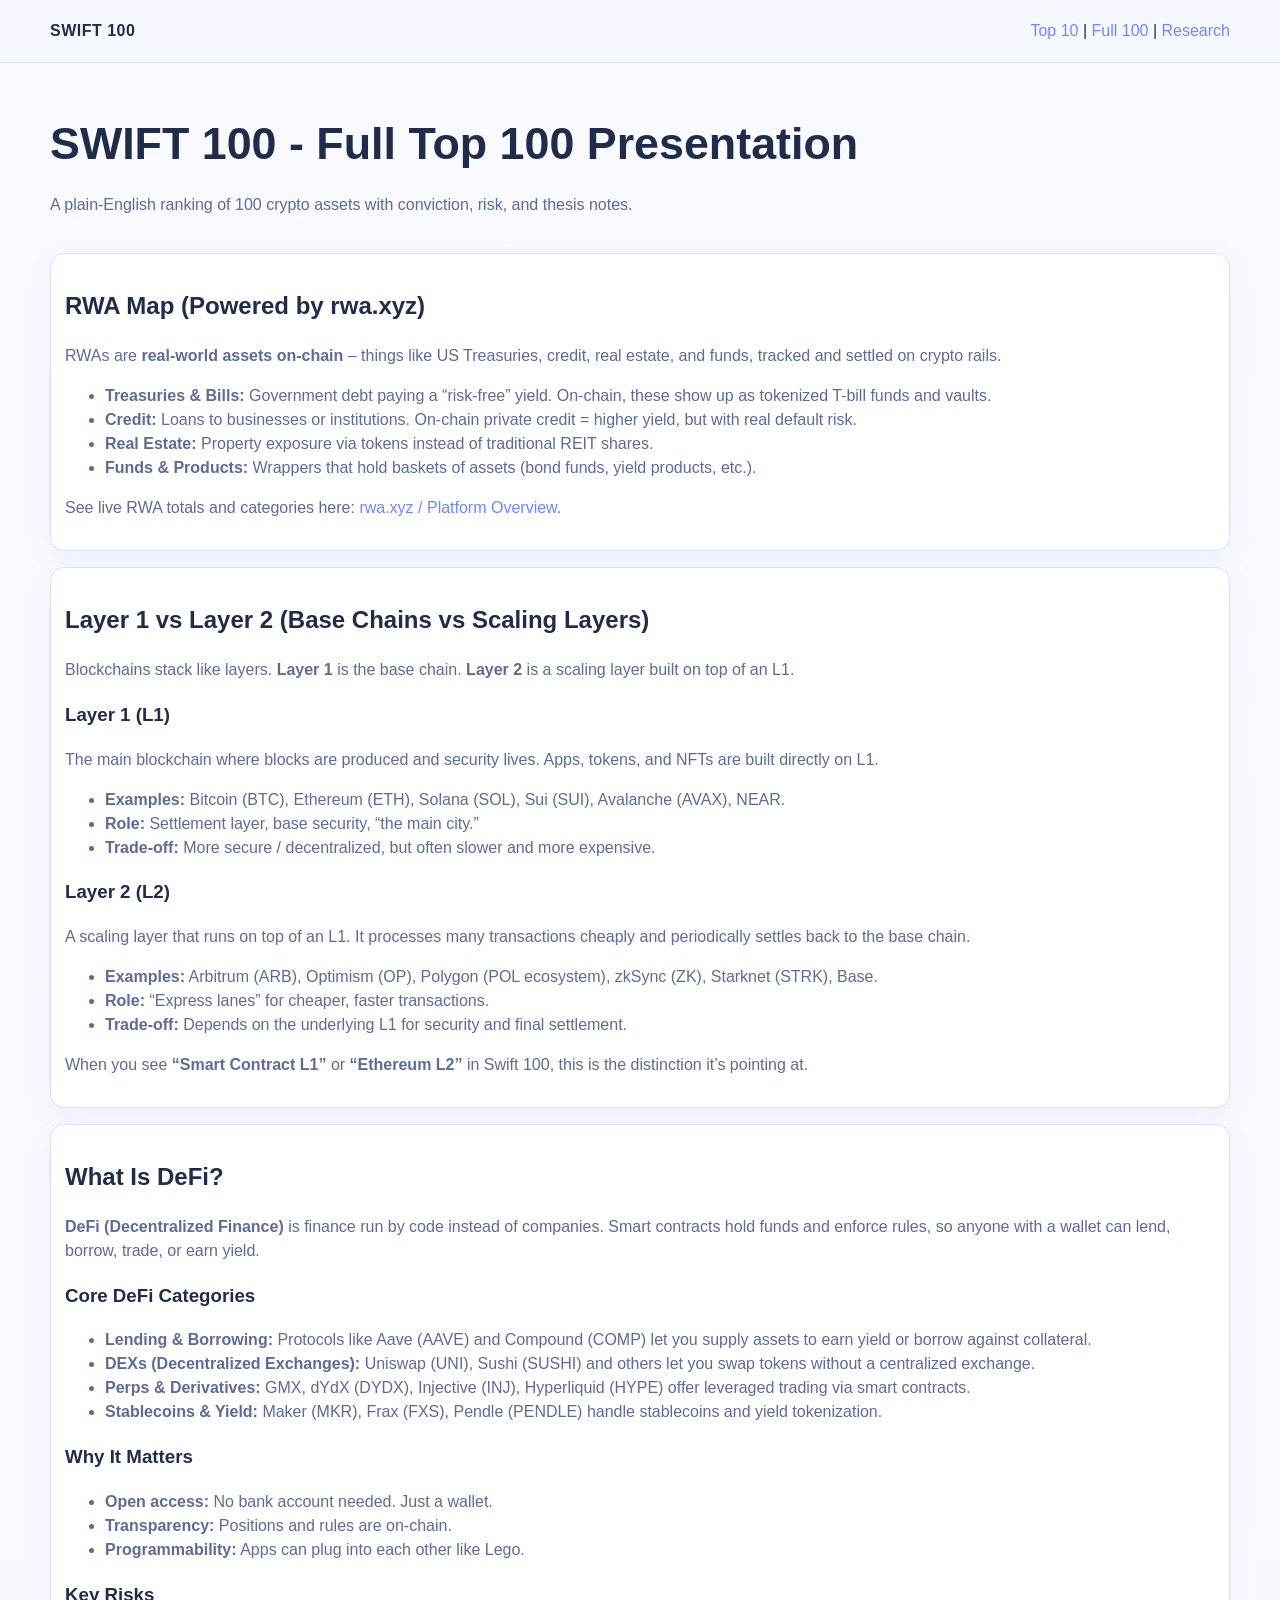
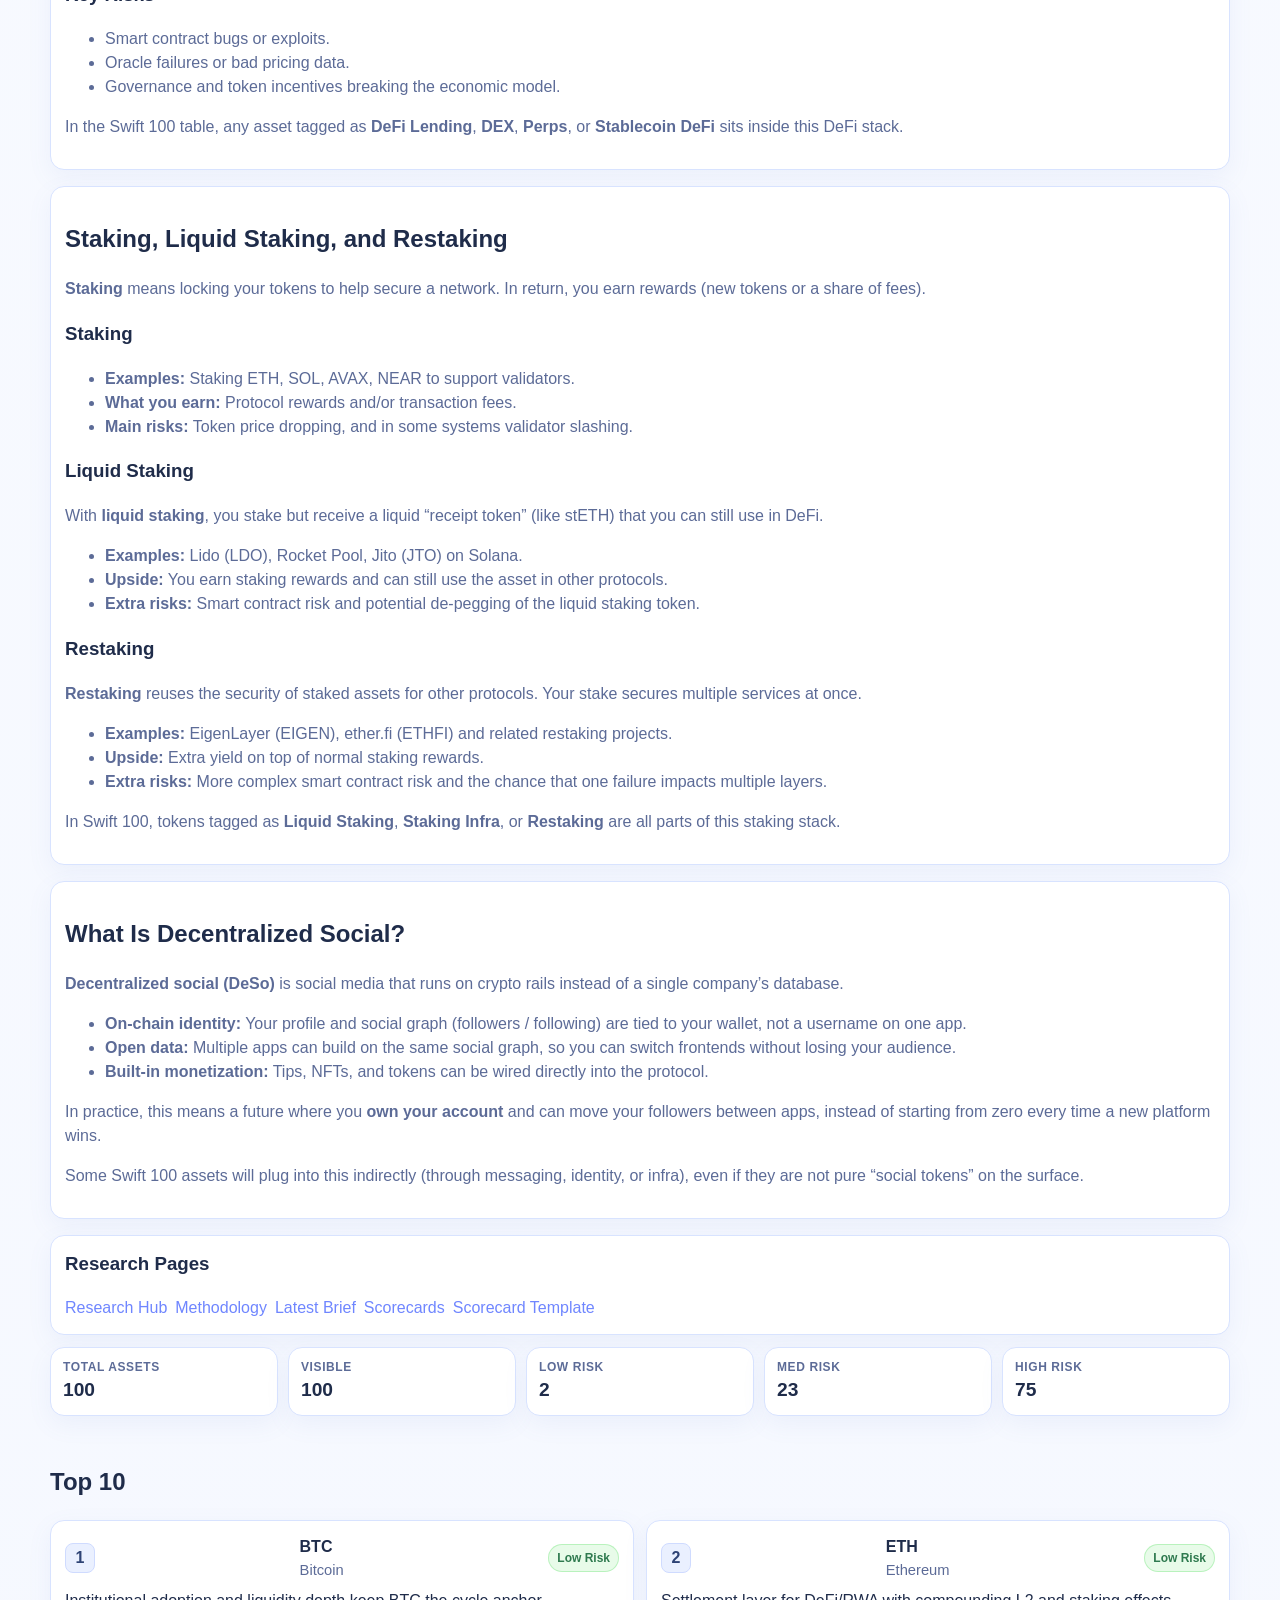
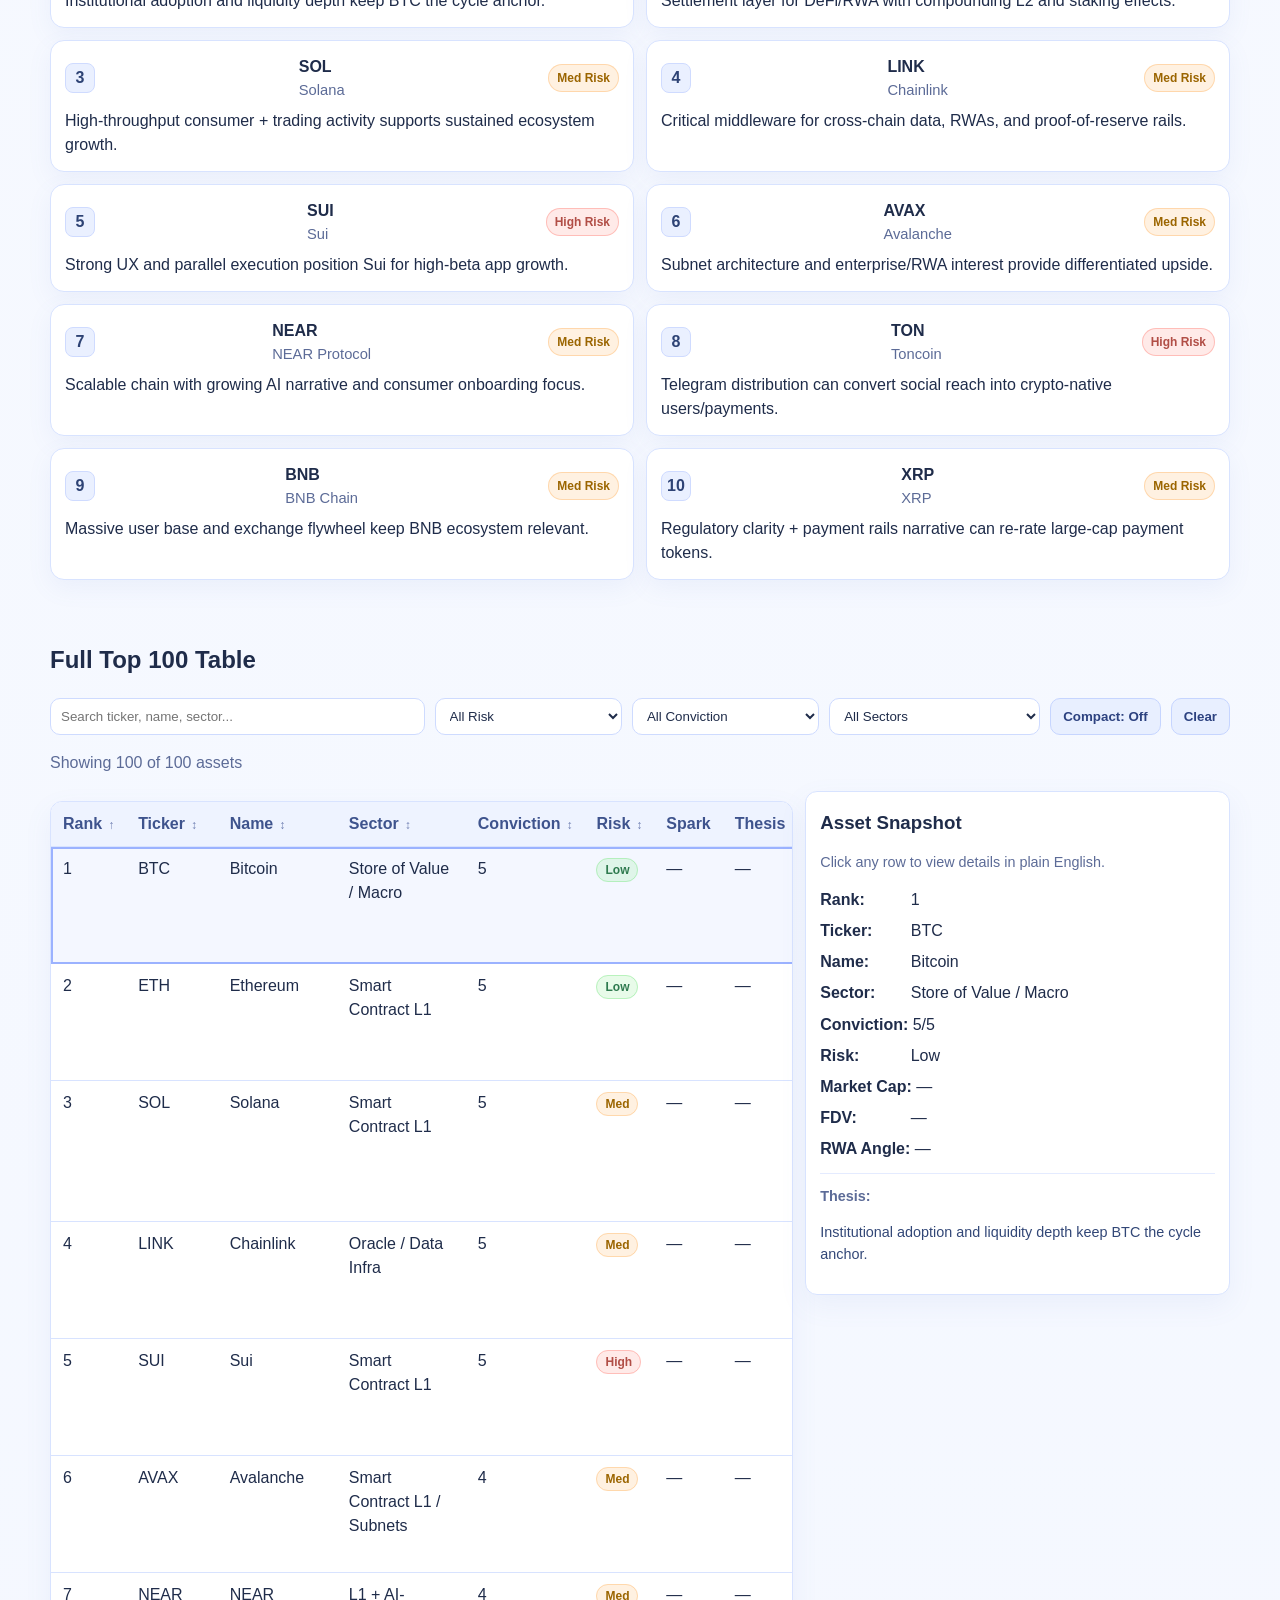
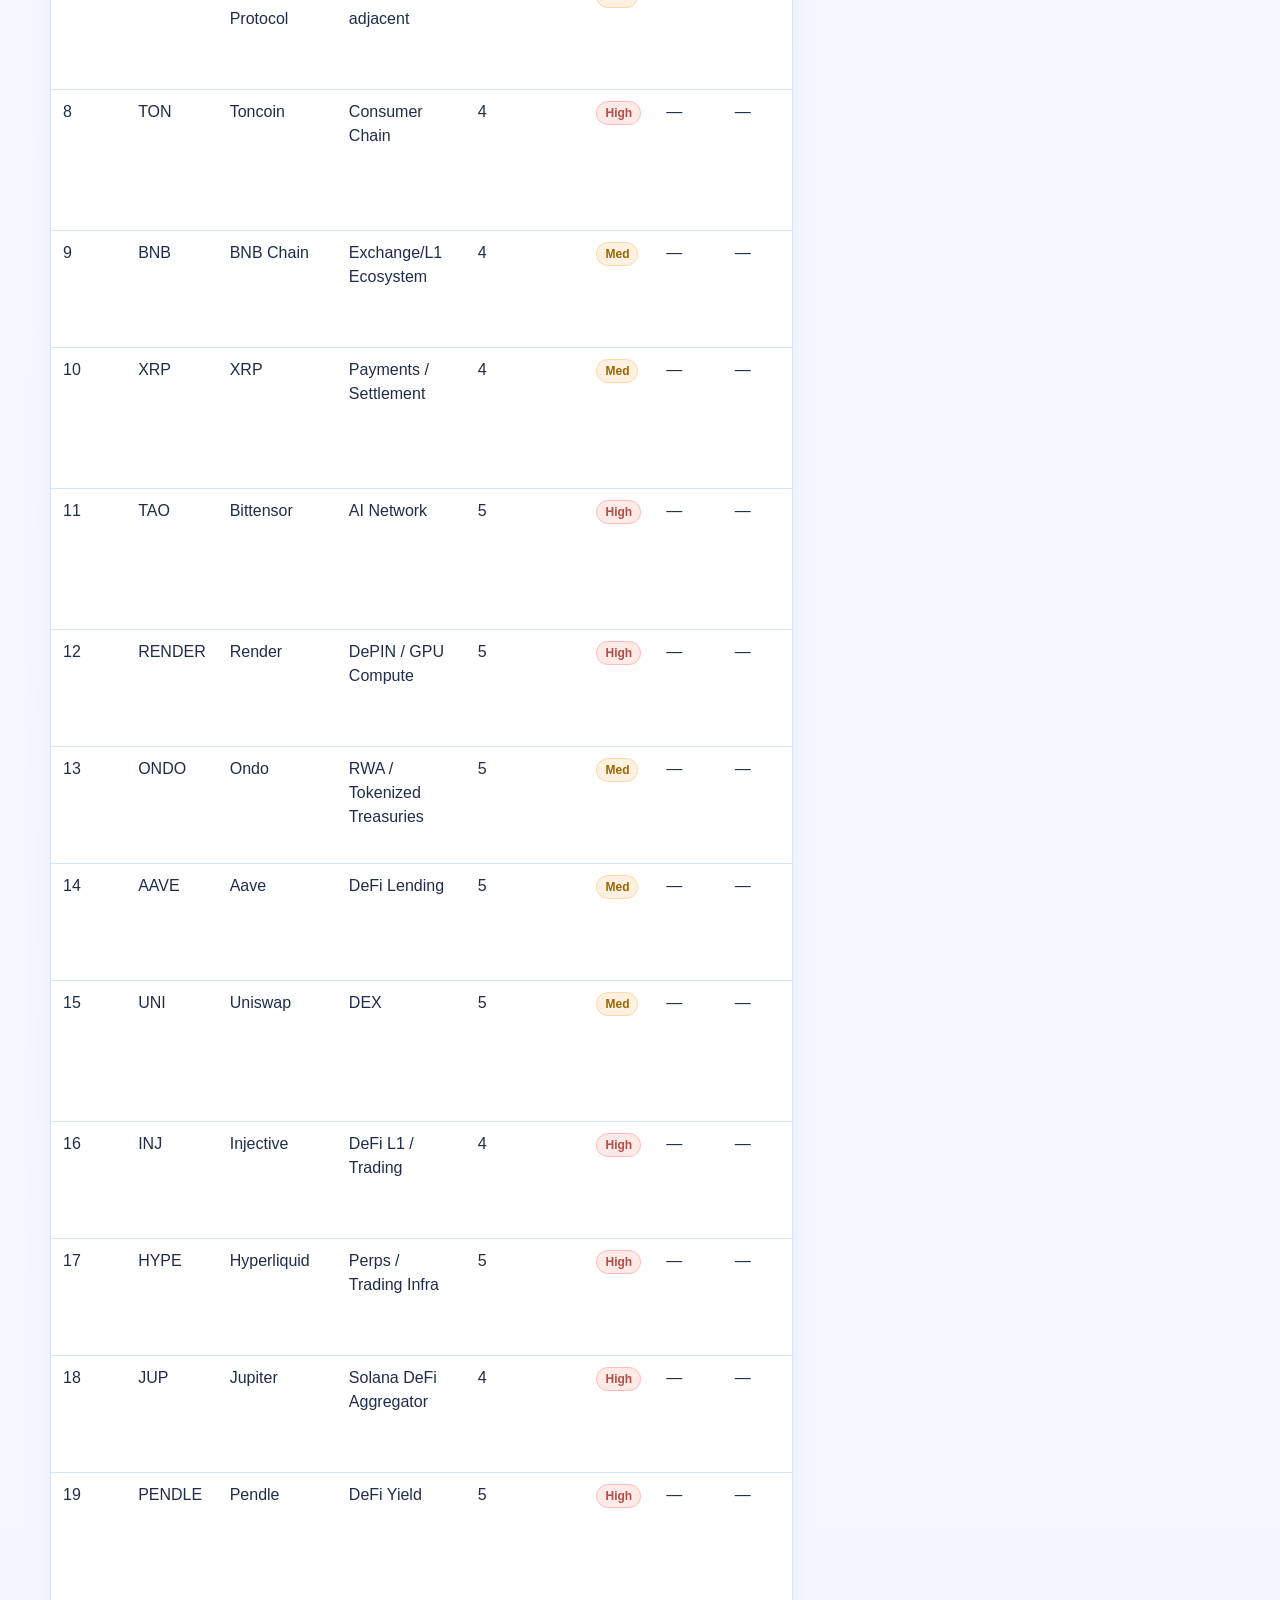
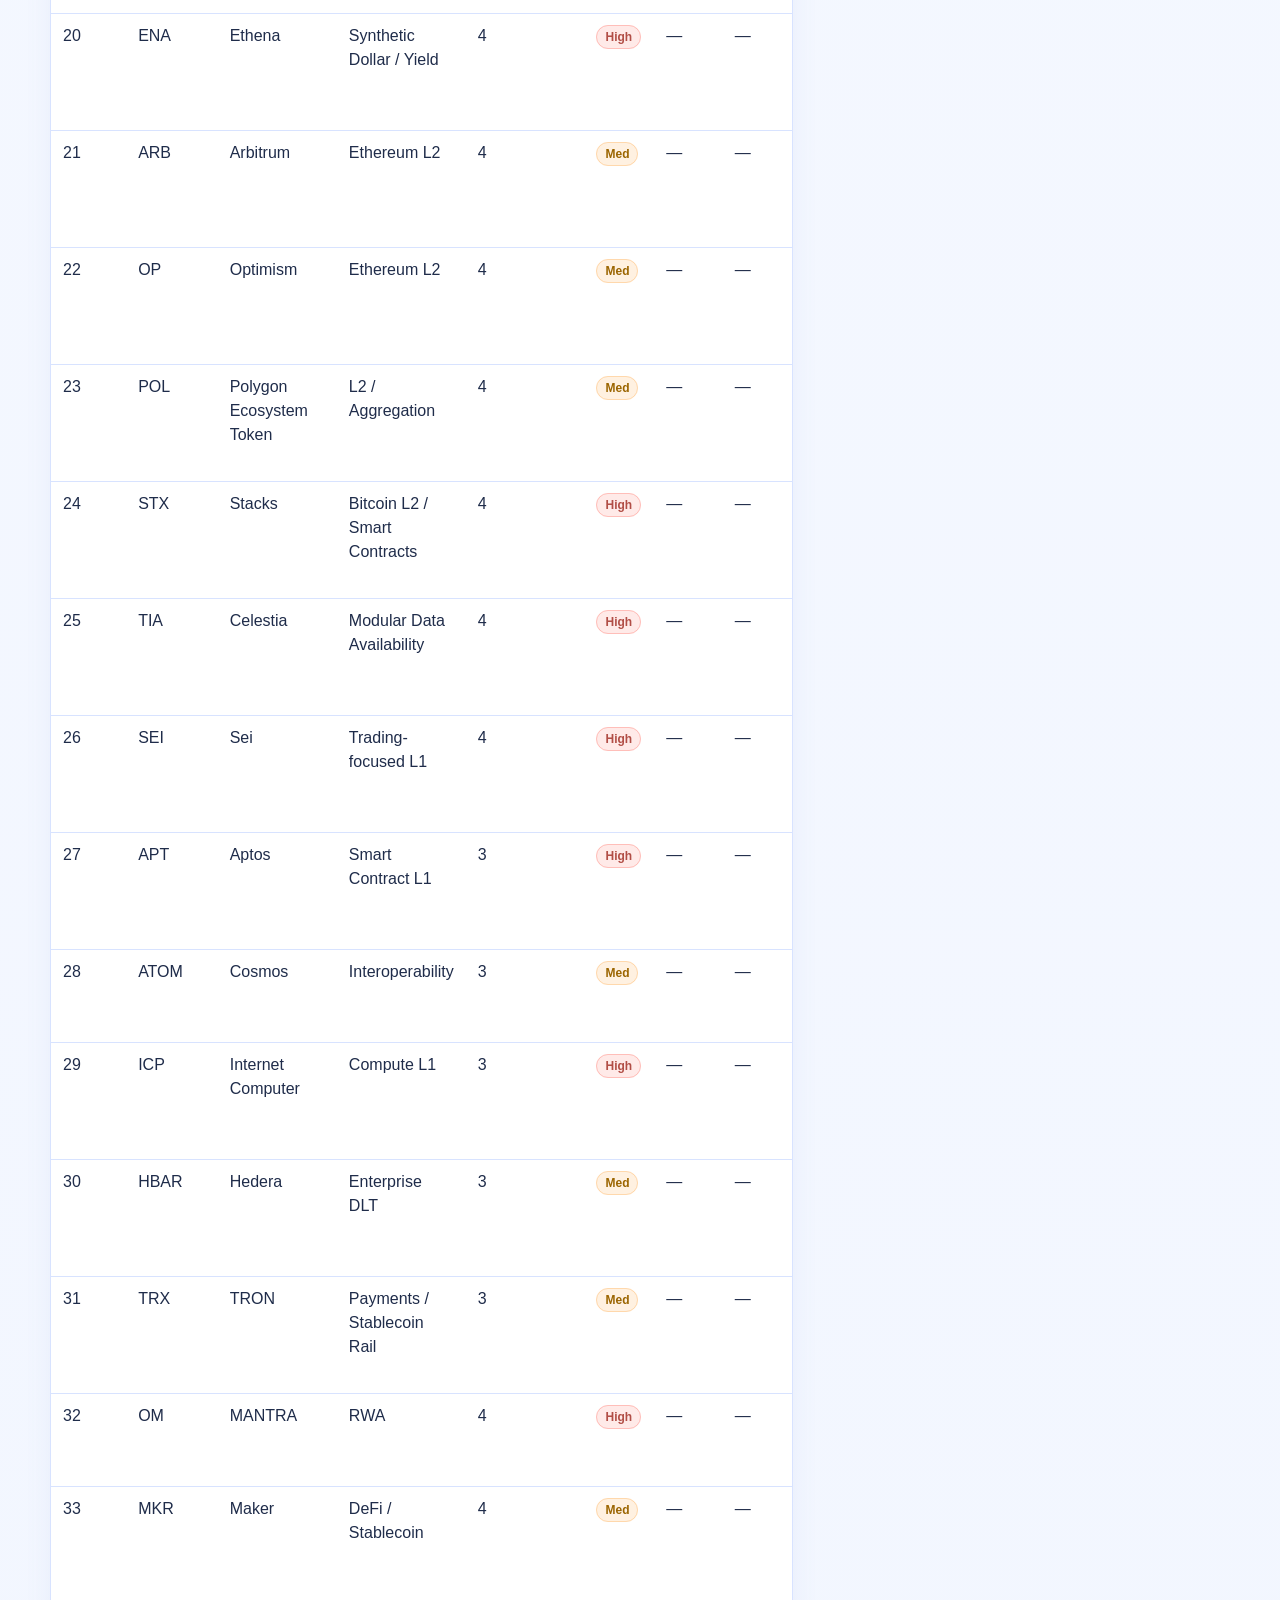
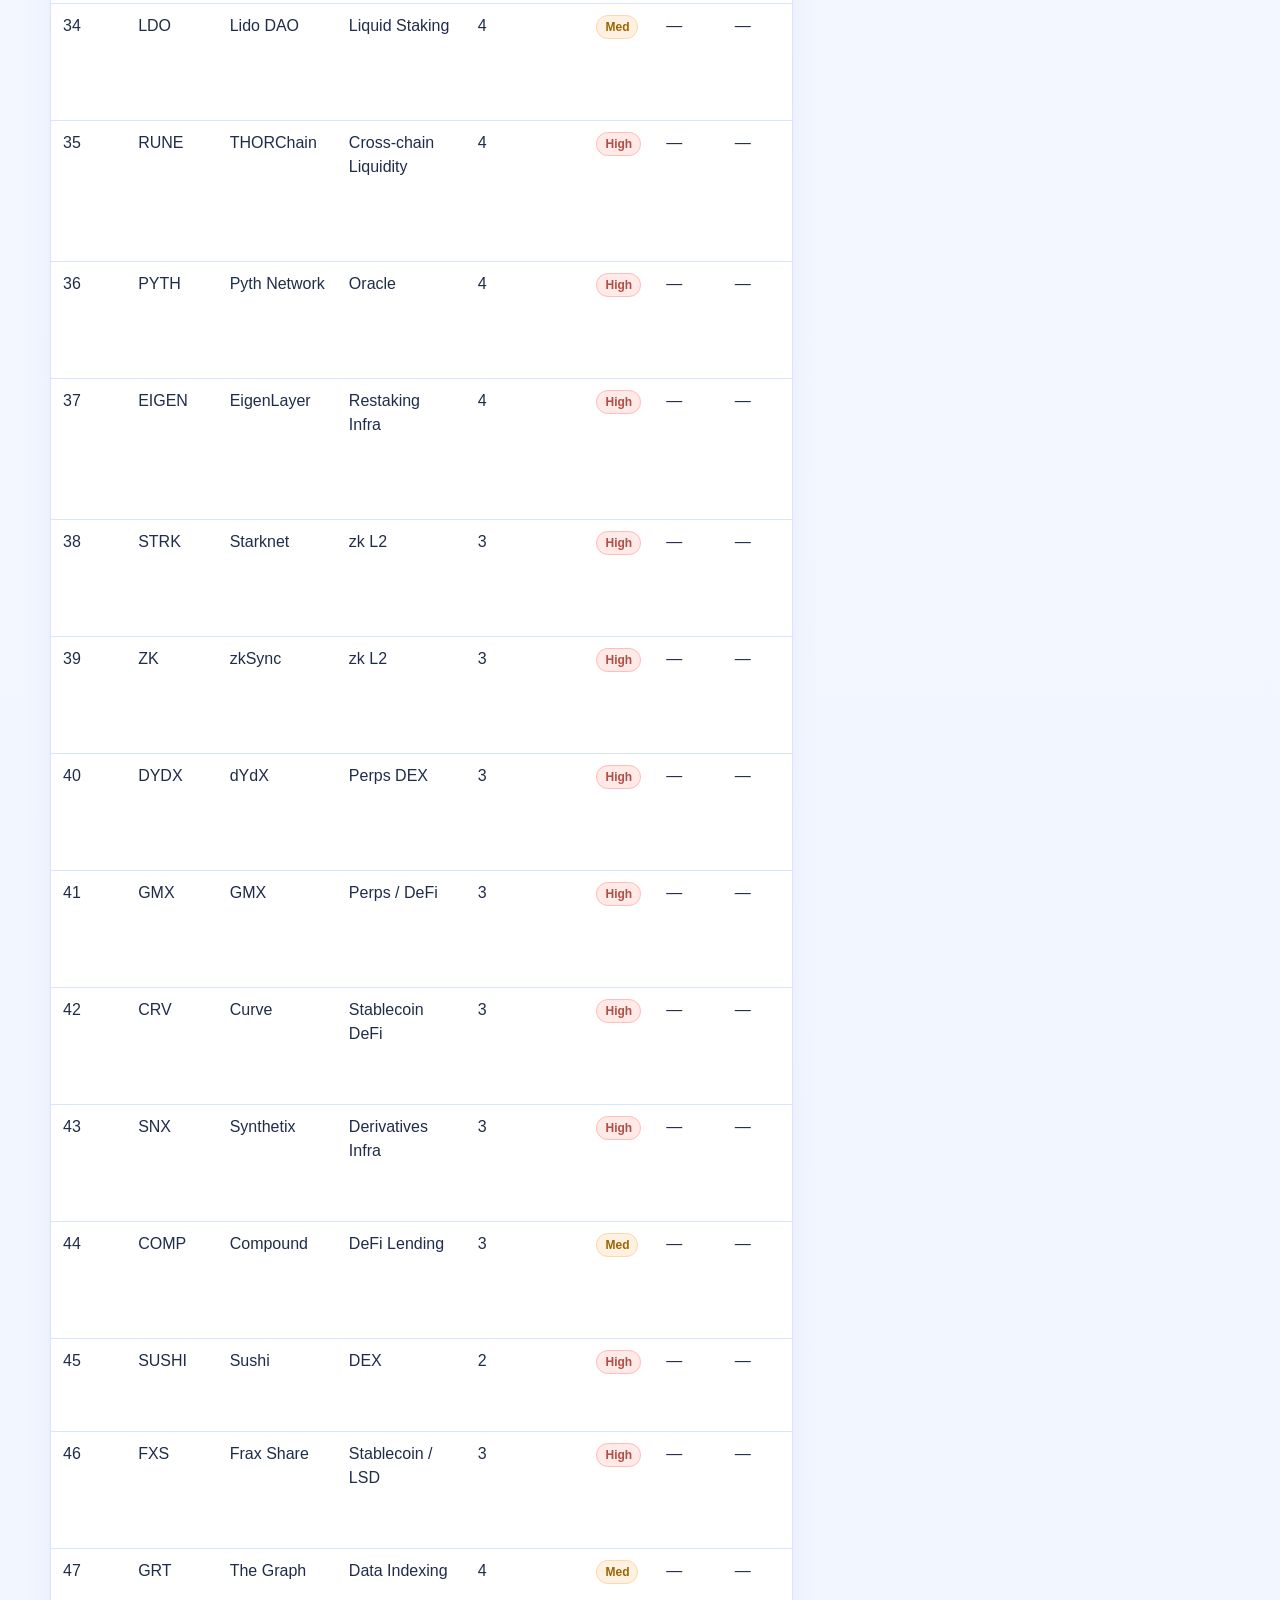
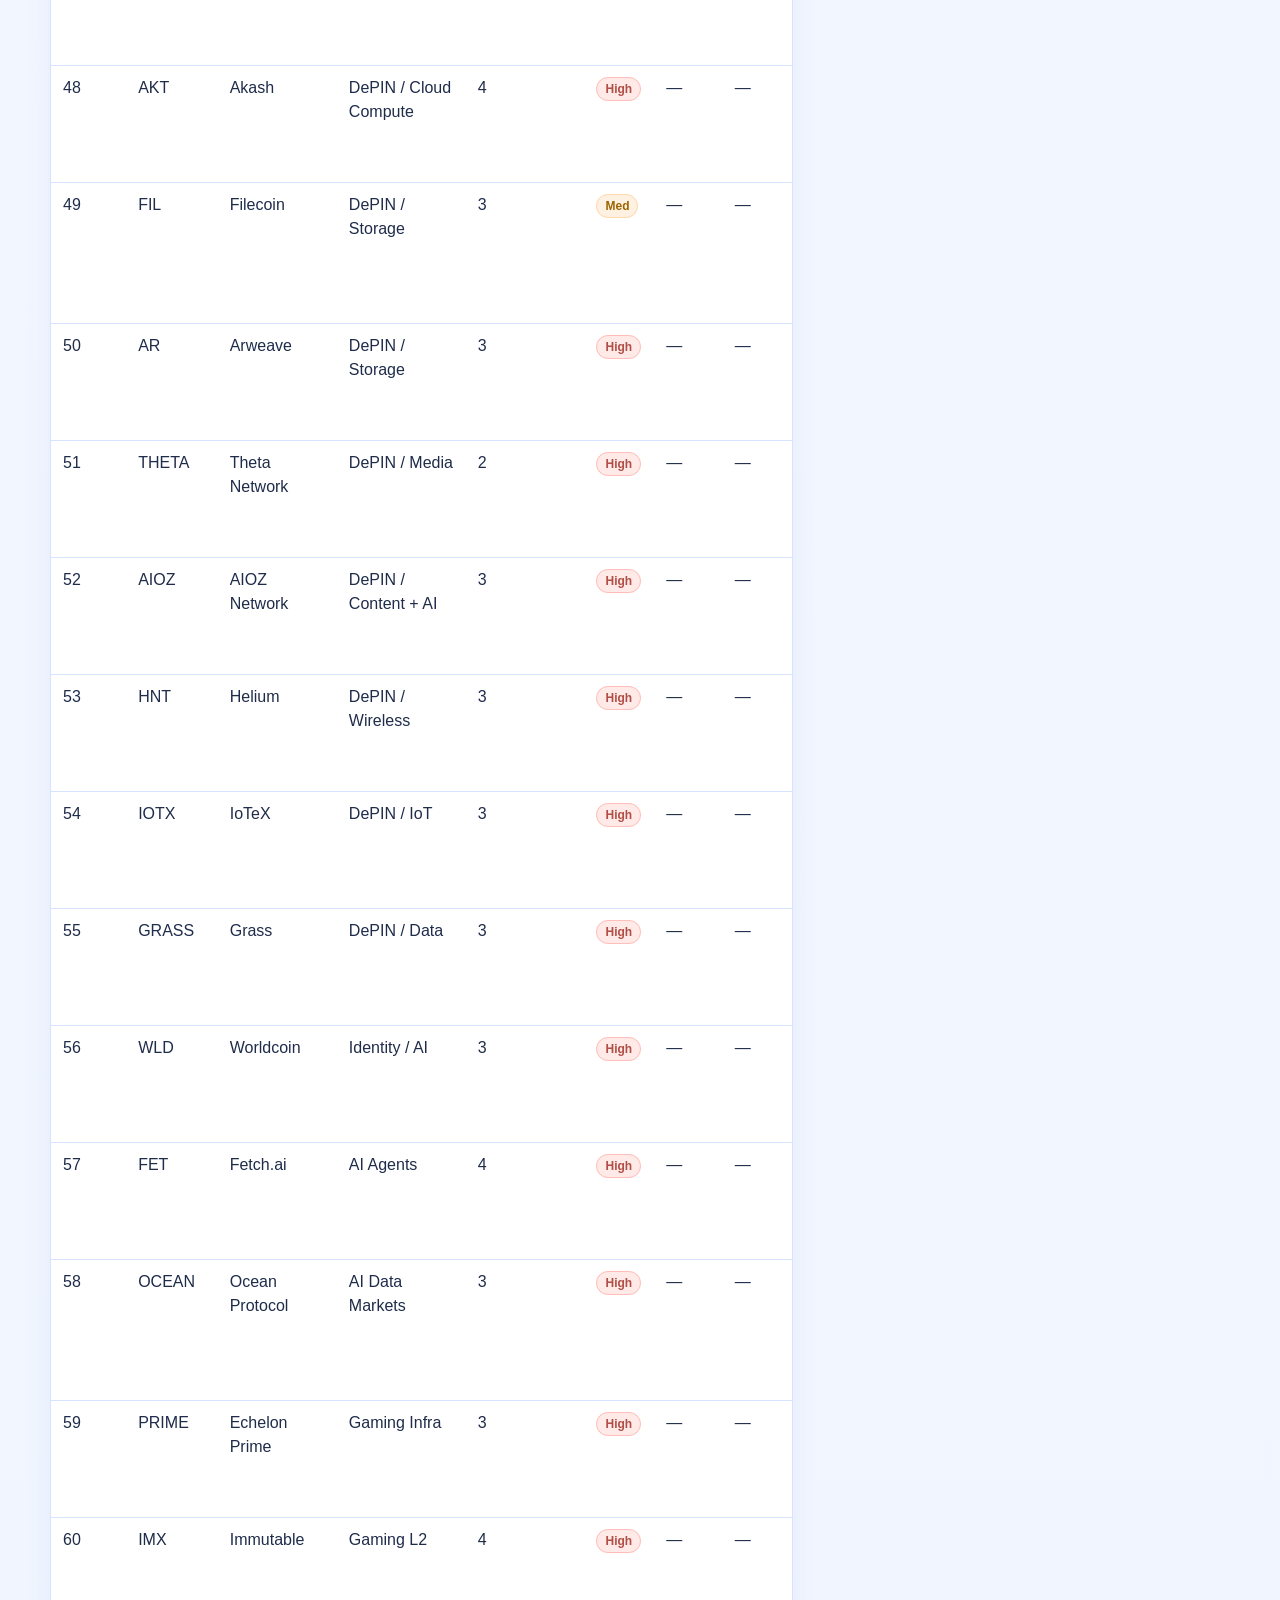
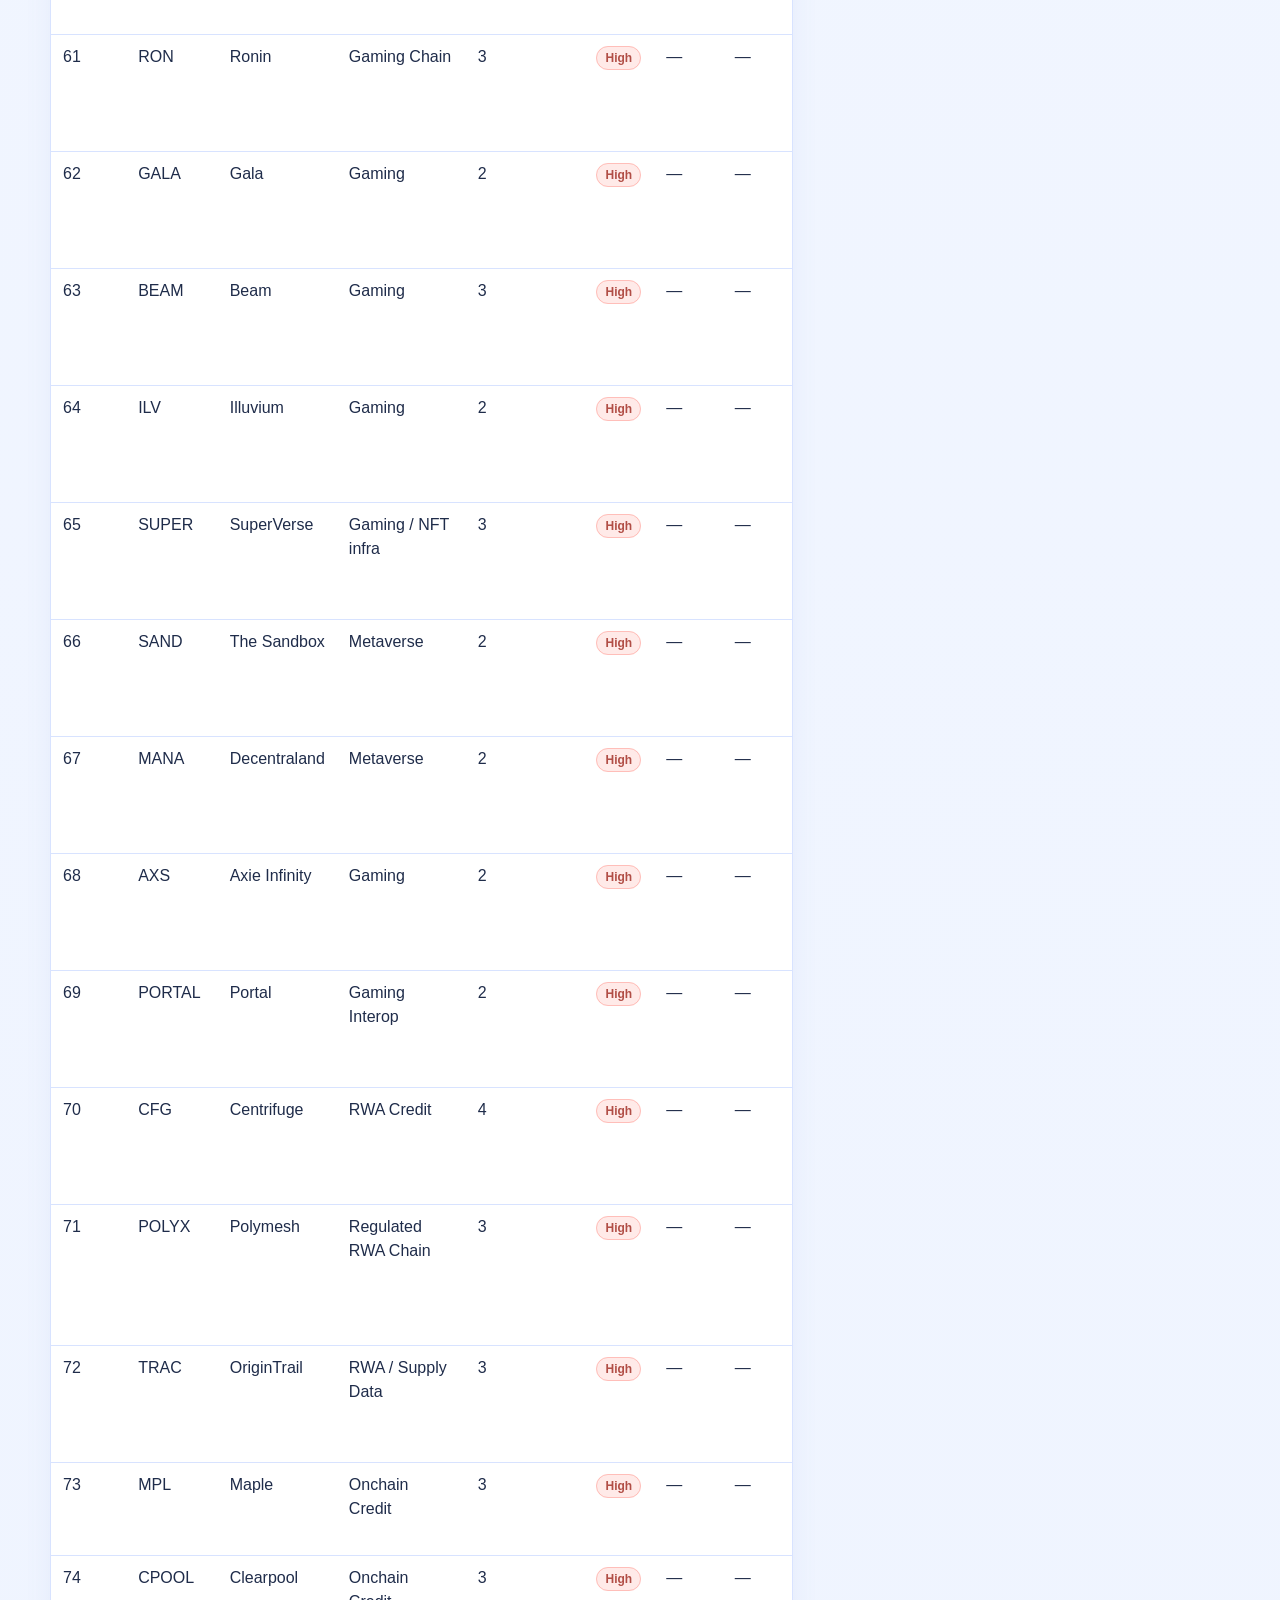
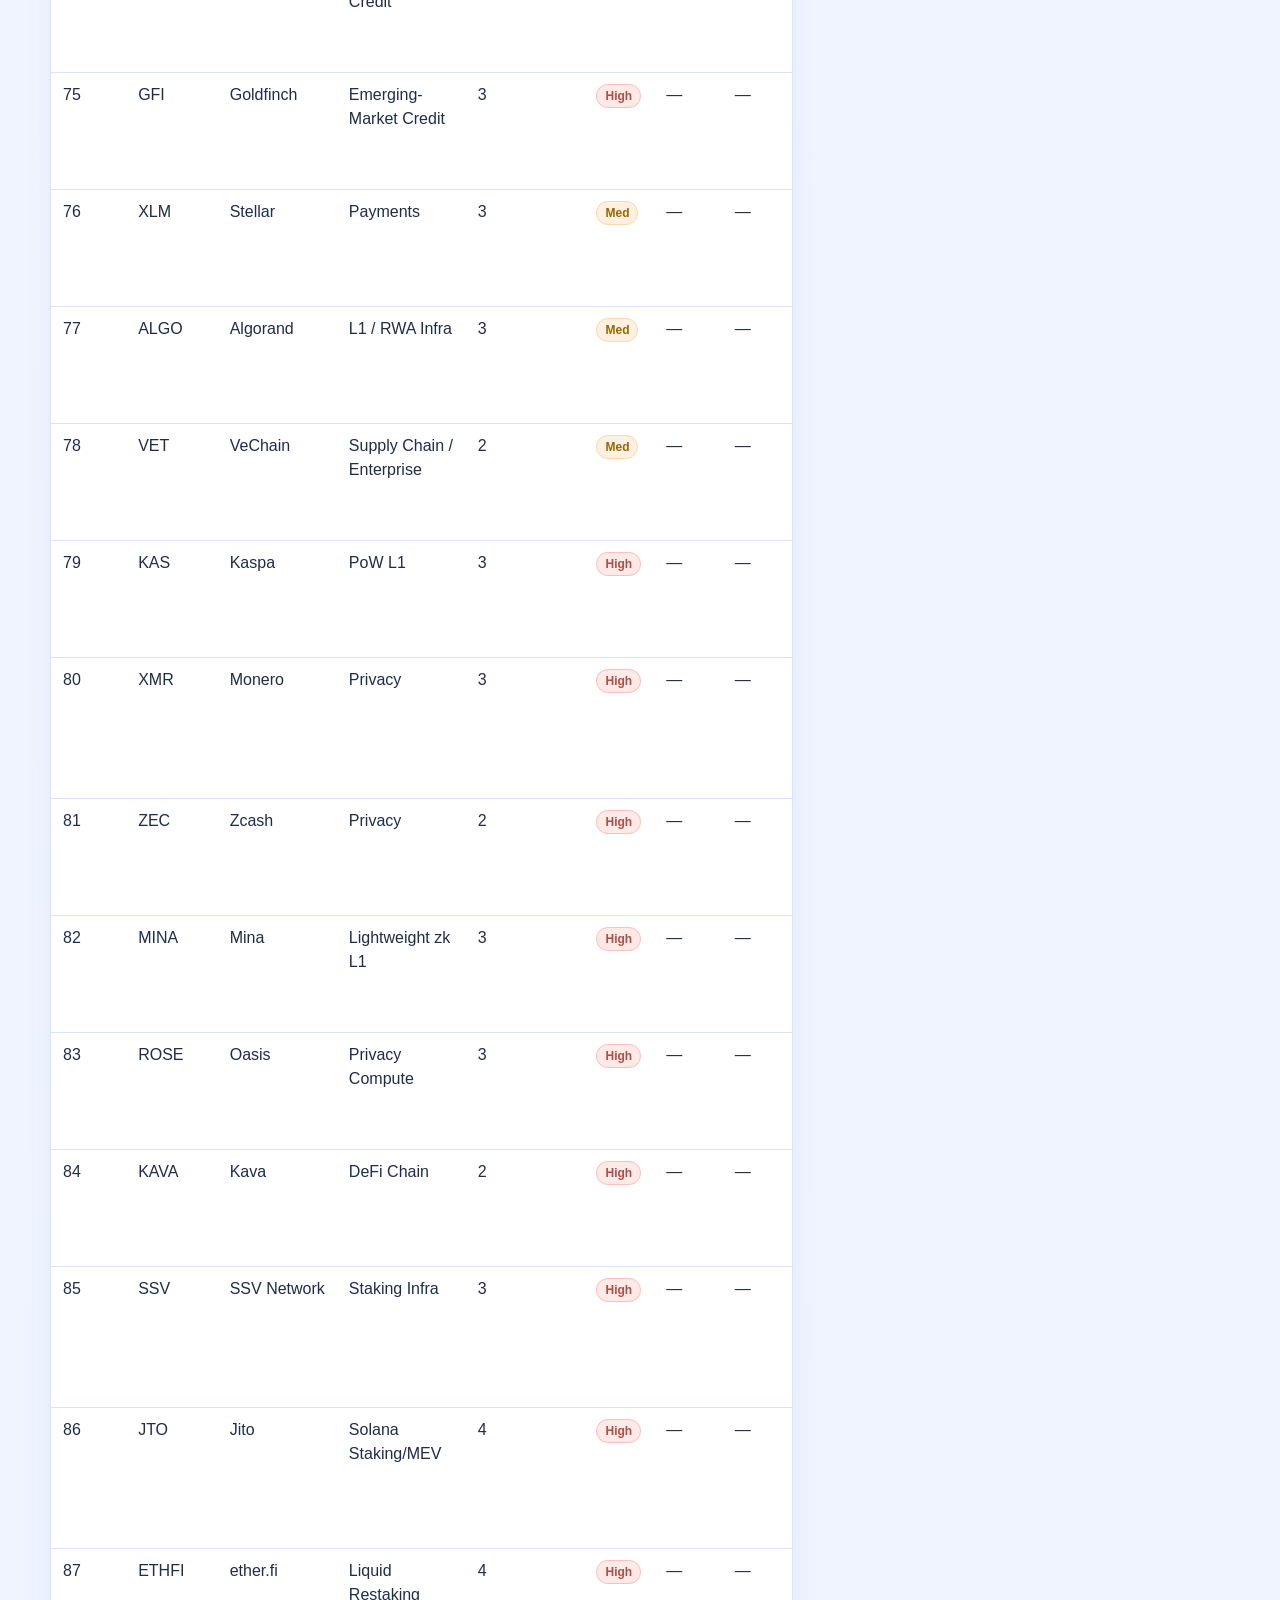
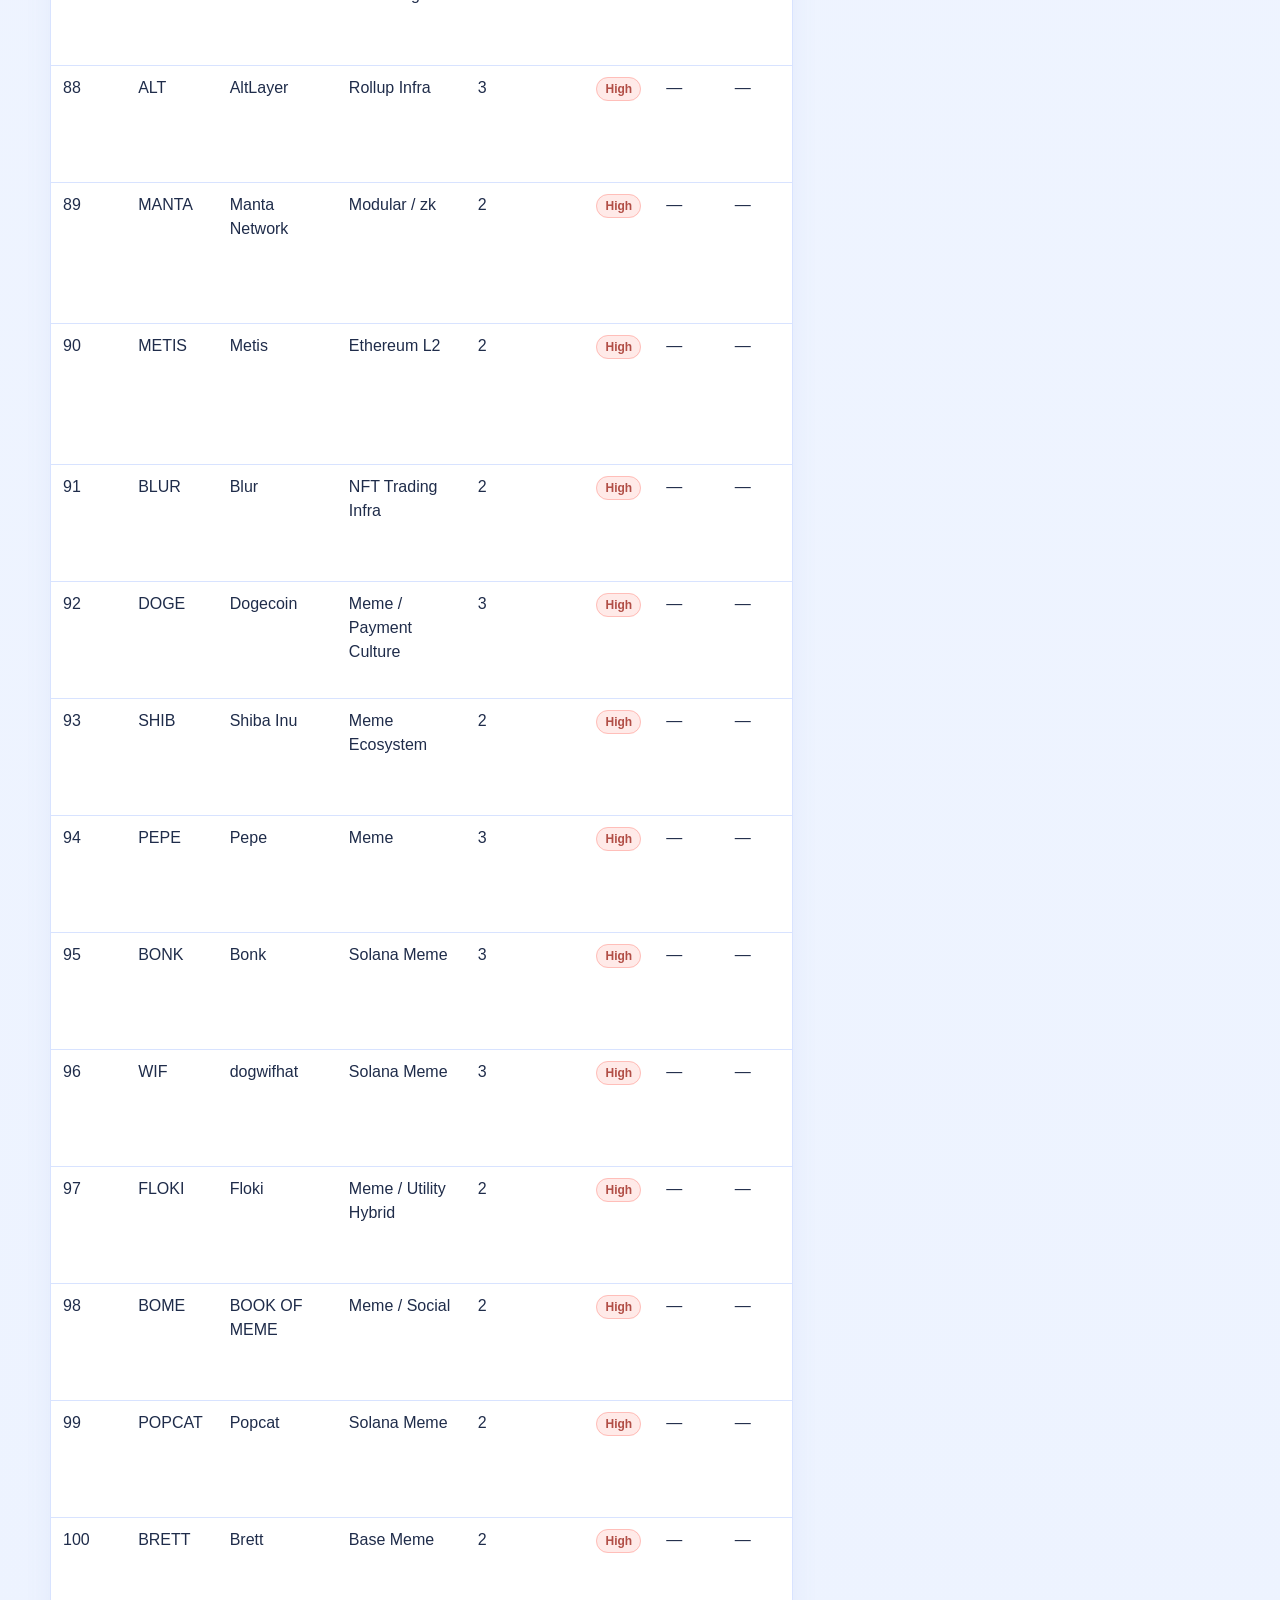
==== commit e217fcd4: "Add Swift 100 education sections (L1/L2, DeFi, Staking, DeSo)" ====
--- a/index.html
+++ b/index.html
@@ -27,7 +27,7 @@
 <body>
 <header class="nav"><div class="container navin"><div class="brand">SWIFT 100</div><nav><a href="#top10">Top 10</a> | <a href="#full100">Full 100</a> | <a href="./research/">Research</a></nav></div></header>
 <main class="container">
-<section class="hero"><h1>SWIFT 100 - Full Top 100 Presentation</h1><p class="muted">A plain-English ranking of 100 crypto assets with conviction, risk, and thesis notes.</p></section><section class="card" id="rwa-overview" style="margin-bottom:16px"><h2>RWA Map (Powered by rwa.xyz)</h2><p class="muted">RWAs are <strong>real-world assets on-chain</strong> – things like US Treasuries, credit, real estate, and funds, tracked and settled on crypto rails.</p><ul class="muted"><li><strong>Treasuries &amp; Bills:</strong> Government debt paying a “risk-free” yield. On-chain, these show up as tokenized T-bill funds and vaults.</li><li><strong>Credit:</strong> Loans to businesses or institutions. On-chain private credit = higher yield, but with real default risk.</li><li><strong>Real Estate:</strong> Property exposure via tokens instead of traditional REIT shares.</li><li><strong>Funds &amp; Products:</strong> Wrappers that hold baskets of assets (bond funds, yield products, etc.).</li></ul><p class="muted">See live RWA totals and categories here: <a href="https://app.rwa.xyz/platform-overview" target="_blank" rel="noreferrer">rwa.xyz / Platform Overview</a>.</p></section><section class="card" style="margin-bottom:12px"><h3 style="margin-top:0">Research Pages</h3><div style="display:flex;flex-wrap:wrap;gap:8px"><a href="./research/index.html">Research Hub</a><a href="./research/methodology.html">Methodology</a><a href="./research/alpha-briefs/2026-03-01.html">Latest Brief</a><a href="./research/scorecards/index.html">Scorecards</a><a href="./research/scorecards/template.html">Scorecard Template</a></div></section><section class="kpi" id="kpi"><article class="card"><div class="lbl">Total Assets</div><div class="val" id="kpiTotal">100</div></article><article class="card"><div class="lbl">Visible</div><div class="val" id="kpiVisible">100</div></article><article class="card"><div class="lbl">Low Risk</div><div class="val" id="kpiLow">0</div></article><article class="card"><div class="lbl">Med Risk</div><div class="val" id="kpiMed">0</div></article><article class="card"><div class="lbl">High Risk</div><div class="val" id="kpiHigh">0</div></article></section>
+<section class="hero"><h1>SWIFT 100 - Full Top 100 Presentation</h1><p class="muted">A plain-English ranking of 100 crypto assets with conviction, risk, and thesis notes.</p></section><section class="card" id="rwa-overview" style="margin-bottom:16px"><h2>RWA Map (Powered by rwa.xyz)</h2><p class="muted">RWAs are <strong>real-world assets on-chain</strong> – things like US Treasuries, credit, real estate, and funds, tracked and settled on crypto rails.</p><ul class="muted"><li><strong>Treasuries &amp; Bills:</strong> Government debt paying a “risk-free” yield. On-chain, these show up as tokenized T-bill funds and vaults.</li><li><strong>Credit:</strong> Loans to businesses or institutions. On-chain private credit = higher yield, but with real default risk.</li><li><strong>Real Estate:</strong> Property exposure via tokens instead of traditional REIT shares.</li><li><strong>Funds &amp; Products:</strong> Wrappers that hold baskets of assets (bond funds, yield products, etc.).</li></ul><p class="muted">See live RWA totals and categories here: <a href="https://app.rwa.xyz/platform-overview" target="_blank" rel="noreferrer">rwa.xyz / Platform Overview</a>.</p></section><section class="card" id="layers" style="margin-bottom:16px;"><h2>Layer 1 vs Layer 2 (Base Chains vs Scaling Layers)</h2><p class="muted">Blockchains stack like layers. <strong>Layer 1</strong> is the base chain. <strong>Layer 2</strong> is a scaling layer built on top of an L1.</p><h3>Layer 1 (L1)</h3><p class="muted">The main blockchain where blocks are produced and security lives. Apps, tokens, and NFTs are built directly on L1.</p><ul class="muted"><li><strong>Examples:</strong> Bitcoin (BTC), Ethereum (ETH), Solana (SOL), Sui (SUI), Avalanche (AVAX), NEAR.</li><li><strong>Role:</strong> Settlement layer, base security, “the main city.”</li><li><strong>Trade-off:</strong> More secure / decentralized, but often slower and more expensive.</li></ul><h3>Layer 2 (L2)</h3><p class="muted">A scaling layer that runs on top of an L1. It processes many transactions cheaply and periodically settles back to the base chain.</p><ul class="muted"><li><strong>Examples:</strong> Arbitrum (ARB), Optimism (OP), Polygon (POL ecosystem), zkSync (ZK), Starknet (STRK), Base.</li><li><strong>Role:</strong> “Express lanes” for cheaper, faster transactions.</li><li><strong>Trade-off:</strong> Depends on the underlying L1 for security and final settlement.</li></ul><p class="muted">When you see <strong>“Smart Contract L1”</strong> or <strong>“Ethereum L2”</strong> in Swift 100, this is the distinction it’s pointing at.</p></section><section class="card" id="defi" style="margin-bottom:16px;"><h2>What Is DeFi?</h2><p class="muted"><strong>DeFi (Decentralized Finance)</strong> is finance run by code instead of companies. Smart contracts hold funds and enforce rules, so anyone with a wallet can lend, borrow, trade, or earn yield.</p><h3>Core DeFi Categories</h3><ul class="muted"><li><strong>Lending &amp; Borrowing:</strong> Protocols like Aave (AAVE) and Compound (COMP) let you supply assets to earn yield or borrow against collateral.</li><li><strong>DEXs (Decentralized Exchanges):</strong> Uniswap (UNI), Sushi (SUSHI) and others let you swap tokens without a centralized exchange.</li><li><strong>Perps &amp; Derivatives:</strong> GMX, dYdX (DYDX), Injective (INJ), Hyperliquid (HYPE) offer leveraged trading via smart contracts.</li><li><strong>Stablecoins &amp; Yield:</strong> Maker (MKR), Frax (FXS), Pendle (PENDLE) handle stablecoins and yield tokenization.</li></ul><h3>Why It Matters</h3><ul class="muted"><li><strong>Open access:</strong> No bank account needed. Just a wallet.</li><li><strong>Transparency:</strong> Positions and rules are on-chain.</li><li><strong>Programmability:</strong> Apps can plug into each other like Lego.</li></ul><h3>Key Risks</h3><ul class="muted"><li>Smart contract bugs or exploits.</li><li>Oracle failures or bad pricing data.</li><li>Governance and token incentives breaking the economic model.</li></ul><p class="muted">In the Swift 100 table, any asset tagged as <strong>DeFi Lending</strong>, <strong>DEX</strong>, <strong>Perps</strong>, or <strong>Stablecoin DeFi</strong> sits inside this DeFi stack.</p></section><section class="card" id="staking" style="margin-bottom:16px;"><h2>Staking, Liquid Staking, and Restaking</h2><p class="muted"><strong>Staking</strong> means locking your tokens to help secure a network. In return, you earn rewards (new tokens or a share of fees).</p><h3>Staking</h3><ul class="muted"><li><strong>Examples:</strong> Staking ETH, SOL, AVAX, NEAR to support validators.</li><li><strong>What you earn:</strong> Protocol rewards and/or transaction fees.</li><li><strong>Main risks:</strong> Token price dropping, and in some systems validator slashing.</li></ul><h3>Liquid Staking</h3><p class="muted">With <strong>liquid staking</strong>, you stake but receive a liquid “receipt token” (like stETH) that you can still use in DeFi.</p><ul class="muted"><li><strong>Examples:</strong> Lido (LDO), Rocket Pool, Jito (JTO) on Solana.</li><li><strong>Upside:</strong> You earn staking rewards and can still use the asset in other protocols.</li><li><strong>Extra risks:</strong> Smart contract risk and potential de-pegging of the liquid staking token.</li></ul><h3>Restaking</h3><p class="muted"><strong>Restaking</strong> reuses the security of staked assets for other protocols. Your stake secures multiple services at once.</p><ul class="muted"><li><strong>Examples:</strong> EigenLayer (EIGEN), ether.fi (ETHFI) and related restaking projects.</li><li><strong>Upside:</strong> Extra yield on top of normal staking rewards.</li><li><strong>Extra risks:</strong> More complex smart contract risk and the chance that one failure impacts multiple layers.</li></ul><p class="muted">In Swift 100, tokens tagged as <strong>Liquid Staking</strong>, <strong>Staking Infra</strong>, or <strong>Restaking</strong> are all parts of this staking stack.</p></section><section class="card" id="deso" style="margin-bottom:16px;"><h2>What Is Decentralized Social?</h2><p class="muted"><strong>Decentralized social (DeSo)</strong> is social media that runs on crypto rails instead of a single company’s database.</p><ul class="muted"><li><strong>On-chain identity:</strong> Your profile and social graph (followers / following) are tied to your wallet, not a username on one app.</li><li><strong>Open data:</strong> Multiple apps can build on the same social graph, so you can switch frontends without losing your audience.</li><li><strong>Built-in monetization:</strong> Tips, NFTs, and tokens can be wired directly into the protocol.</li></ul><p class="muted">In practice, this means a future where you <strong>own your account</strong> and can move your followers between apps, instead of starting from zero every time a new platform wins.</p><p class="muted">Some Swift 100 assets will plug into this indirectly (through messaging, identity, or infra), even if they are not pure “social tokens” on the surface.</p></section><section class="card" style="margin-bottom:12px"><h3 style="margin-top:0">Research Pages</h3><div style="display:flex;flex-wrap:wrap;gap:8px"><a href="./research/index.html">Research Hub</a><a href="./research/methodology.html">Methodology</a><a href="./research/alpha-briefs/2026-03-01.html">Latest Brief</a><a href="./research/scorecards/index.html">Scorecards</a><a href="./research/scorecards/template.html">Scorecard Template</a></div></section><section class="kpi" id="kpi"><article class="card"><div class="lbl">Total Assets</div><div class="val" id="kpiTotal">100</div></article><article class="card"><div class="lbl">Visible</div><div class="val" id="kpiVisible">100</div></article><article class="card"><div class="lbl">Low Risk</div><div class="val" id="kpiLow">0</div></article><article class="card"><div class="lbl">Med Risk</div><div class="val" id="kpiMed">0</div></article><article class="card"><div class="lbl">High Risk</div><div class="val" id="kpiHigh">0</div></article></section>
 <section id="top10" class="section"><h2>Top 10</h2><div class="grid"><article class="card"><div class="row"><span class="rank">1</span><div><div class="ticker">BTC</div><div class="name">Bitcoin</div></div><span class="pill low">Low Risk</span></div><p class="thesis">Institutional adoption and liquidity depth keep BTC the cycle anchor.</p></article><article class="card"><div class="row"><span class="rank">2</span><div><div class="ticker">ETH</div><div class="name">Ethereum</div></div><span class="pill low">Low Risk</span></div><p class="thesis">Settlement layer for DeFi/RWA with compounding L2 and staking effects.</p></article><article class="card"><div class="row"><span class="rank">3</span><div><div class="ticker">SOL</div><div class="name">Solana</div></div><span class="pill med">Med Risk</span></div><p class="thesis">High-throughput consumer + trading activity supports sustained ecosystem growth.</p></article><article class="card"><div class="row"><span class="rank">4</span><div><div class="ticker">LINK</div><div class="name">Chainlink</div></div><span class="pill med">Med Risk</span></div><p class="thesis">Critical middleware for cross-chain data, RWAs, and proof-of-reserve rails.</p></article><article class="card"><div class="row"><span class="rank">5</span><div><div class="ticker">SUI</div><div class="name">Sui</div></div><span class="pill high">High Risk</span></div><p class="thesis">Strong UX and parallel execution position Sui for high-beta app growth.</p></article><article class="card"><div class="row"><span class="rank">6</span><div><div class="ticker">AVAX</div><div class="name">Avalanche</div></div><span class="pill med">Med Risk</span></div><p class="thesis">Subnet architecture and enterprise/RWA interest provide differentiated upside.</p></article><article class="card"><div class="row"><span class="rank">7</span><div><div class="ticker">NEAR</div><div class="name">NEAR Protocol</div></div><span class="pill med">Med Risk</span></div><p class="thesis">Scalable chain with growing AI narrative and consumer onboarding focus.</p></article><article class="card"><div class="row"><span class="rank">8</span><div><div class="ticker">TON</div><div class="name">Toncoin</div></div><span class="pill high">High Risk</span></div><p class="thesis">Telegram distribution can convert social reach into crypto-native users/payments.</p></article><article class="card"><div class="row"><span class="rank">9</span><div><div class="ticker">BNB</div><div class="name">BNB Chain</div></div><span class="pill med">Med Risk</span></div><p class="thesis">Massive user base and exchange flywheel keep BNB ecosystem relevant.</p></article><article class="card"><div class="row"><span class="rank">10</span><div><div class="ticker">XRP</div><div class="name">XRP</div></div><span class="pill med">Med Risk</span></div><p class="thesis">Regulatory clarity + payment rails narrative can re-rate large-cap payment tokens.</p></article></div></section>
 <section id="full100" class="section"><h2>Full Top 100 Table</h2><div class="toolbar"><input id="searchInput" type="text" placeholder="Search ticker, name, sector..."/><select id="riskFilter"><option value="">All Risk</option><option value="Low">Low</option><option value="Med">Med</option><option value="High">High</option></select><select id="convFilter"><option value="">All Conviction</option><option value="5">5</option><option value="4">4+</option><option value="3">3+</option></select><select id="sectorFilter"><option value="">All Sectors</option></select><button id="compactToggle" type="button">Compact: Off</button><button id="clearFilters" type="button">Clear</button></div><p class="muted" id="showingText">Showing 100 of 100 assets</p><div class="table-layout"><div class="table-wrap"><table id="swiftTable"><thead><tr><th class="sortable" data-sort="rank">Rank</th><th class="sortable" data-sort="ticker">Ticker</th><th class="sortable" data-sort="name">Name</th><th class="sortable" data-sort="sector">Sector</th><th class="sortable" data-sort="conviction">Conviction</th><th class="sortable" data-sort="risk">Risk</th><th>Spark</th><th class="sortable" data-sort="thesis">Thesis</th></tr></thead><tbody><tr><td>1</td><td>BTC</td><td>Bitcoin</td><td>Store of Value / Macro</td><td>5</td><td><span class="pill low">Low</span></td><td>Institutional adoption and liquidity depth keep BTC the cycle anchor.</td></tr><tr><td>2</td><td>ETH</td><td>Ethereum</td><td>Smart Contract L1</td><td>5</td><td><span class="pill low">Low</span></td><td>Settlement layer for DeFi/RWA with compounding L2 and staking effects.</td></tr><tr><td>3</td><td>SOL</td><td>Solana</td><td>Smart Contract L1</td><td>5</td><td><span class="pill med">Med</span></td><td>High-throughput consumer + trading activity supports sustained ecosystem growth.</td></tr><tr><td>4</td><td>LINK</td><td>Chainlink</td><td>Oracle / Data Infra</td><td>5</td><td><span class="pill med">Med</span></td><td>Critical middleware for cross-chain data, RWAs, and proof-of-reserve rails.</td></tr><tr><td>5</td><td>SUI</td><td>Sui</td><td>Smart Contract L1</td><td>5</td><td><span class="pill high">High</span></td><td>Strong UX and parallel execution position Sui for high-beta app growth.</td></tr><tr><td>6</td><td>AVAX</td><td>Avalanche</td><td>Smart Contract L1 / Subnets</td><td>4</td><td><span class="pill med">Med</span></td><td>Subnet architecture and enterprise/RWA interest provide differentiated upside.</td></tr><tr><td>7</td><td>NEAR</td><td>NEAR Protocol</td><td>L1 + AI-adjacent</td><td>4</td><td><span class="pill med">Med</span></td><td>Scalable chain with growing AI narrative and consumer onboarding focus.</td></tr><tr><td>8</td><td>TON</td><td>Toncoin</td><td>Consumer Chain</td><td>4</td><td><span class="pill high">High</span></td><td>Telegram distribution can convert social reach into crypto-native users/payments.</td></tr><tr><td>9</td><td>BNB</td><td>BNB Chain</td><td>Exchange/L1 Ecosystem</td><td>4</td><td><span class="pill med">Med</span></td><td>Massive user base and exchange flywheel keep BNB ecosystem relevant.</td></tr><tr><td>10</td><td>XRP</td><td>XRP</td><td>Payments / Settlement</td><td>4</td><td><span class="pill med">Med</span></td><td>Regulatory clarity + payment rails narrative can re-rate large-cap payment tokens.</td></tr><tr><td>11</td><td>TAO</td><td>Bittensor</td><td>AI Network</td><td>5</td><td><span class="pill high">High</span></td><td>Decentralized AI incentive layer remains one of the strongest AI-crypto bets.</td></tr><tr><td>12</td><td>RENDER</td><td>Render</td><td>DePIN / GPU Compute</td><td>5</td><td><span class="pill high">High</span></td><td>GPU marketplace benefits directly from AI compute demand growth.</td></tr><tr><td>13</td><td>ONDO</td><td>Ondo</td><td>RWA / Tokenized Treasuries</td><td>5</td><td><span class="pill med">Med</span></td><td>Clear product-market fit in compliant onchain yield and tokenized securities.</td></tr><tr><td>14</td><td>AAVE</td><td>Aave</td><td>DeFi Lending</td><td>5</td><td><span class="pill med">Med</span></td><td>Blue-chip lending protocol with resilient revenue and multichain expansion.</td></tr><tr><td>15</td><td>UNI</td><td>Uniswap</td><td>DEX</td><td>5</td><td><span class="pill med">Med</span></td><td>Dominant decentralized exchange with durable liquidity network effects.</td></tr><tr><td>16</td><td>INJ</td><td>Injective</td><td>DeFi L1 / Trading</td><td>4</td><td><span class="pill high">High</span></td><td>Trading-specialized chain with strong narrative leverage in derivatives growth.</td></tr><tr><td>17</td><td>HYPE</td><td>Hyperliquid</td><td>Perps / Trading Infra</td><td>5</td><td><span class="pill high">High</span></td><td>Onchain perps growth and sticky trader liquidity drive asymmetric upside.</td></tr><tr><td>18</td><td>JUP</td><td>Jupiter</td><td>Solana DeFi Aggregator</td><td>4</td><td><span class="pill high">High</span></td><td>Solana routing/liquidity hub with strong product velocity and user mindshare.</td></tr><tr><td>19</td><td>PENDLE</td><td>Pendle</td><td>DeFi Yield</td><td>5</td><td><span class="pill high">High</span></td><td>Yield tokenization becomes more valuable as onchain rates and RWAs expand.</td></tr><tr><td>20</td><td>ENA</td><td>Ethena</td><td>Synthetic Dollar / Yield</td><td>4</td><td><span class="pill high">High</span></td><td>Scalable stable-yield product can capture large liquidity during risk-on phases.</td></tr><tr><td>21</td><td>ARB</td><td>Arbitrum</td><td>Ethereum L2</td><td>4</td><td><span class="pill med">Med</span></td><td>Leading L2 ecosystem with broad app coverage and institutional relevance.</td></tr><tr><td>22</td><td>OP</td><td>Optimism</td><td>Ethereum L2</td><td>4</td><td><span class="pill med">Med</span></td><td>Superchain strategy may compound adoption through shared infrastructure.</td></tr><tr><td>23</td><td>POL</td><td>Polygon Ecosystem Token</td><td>L2 / Aggregation</td><td>4</td><td><span class="pill med">Med</span></td><td>Broad enterprise footprint plus migration to modular scaling stack.</td></tr><tr><td>24</td><td>STX</td><td>Stacks</td><td>Bitcoin L2 / Smart Contracts</td><td>4</td><td><span class="pill high">High</span></td><td>BTC-linked smart-contract demand offers unique upside in Bitcoin cycle strength.</td></tr><tr><td>25</td><td>TIA</td><td>Celestia</td><td>Modular Data Availability</td><td>4</td><td><span class="pill high">High</span></td><td>Modular stack adoption can make DA tokens key infrastructure winners.</td></tr><tr><td>26</td><td>SEI</td><td>Sei</td><td>Trading-focused L1</td><td>4</td><td><span class="pill high">High</span></td><td>Performance-first positioning targets exchange-like onchain trading flows.</td></tr><tr><td>27</td><td>APT</td><td>Aptos</td><td>Smart Contract L1</td><td>3</td><td><span class="pill high">High</span></td><td>Strong funding/dev base with upside if consumer apps gain traction.</td></tr><tr><td>28</td><td>ATOM</td><td>Cosmos</td><td>Interoperability</td><td>3</td><td><span class="pill med">Med</span></td><td>Interchain architecture remains relevant as app-chains re-emerge.</td></tr><tr><td>29</td><td>ICP</td><td>Internet Computer</td><td>Compute L1</td><td>3</td><td><span class="pill high">High</span></td><td>Full-stack onchain compute model offers upside if dev adoption accelerates.</td></tr><tr><td>30</td><td>HBAR</td><td>Hedera</td><td>Enterprise DLT</td><td>3</td><td><span class="pill med">Med</span></td><td>Enterprise/governance model could outperform if regulated use cases expand.</td></tr><tr><td>31</td><td>TRX</td><td>TRON</td><td>Payments / Stablecoin Rail</td><td>3</td><td><span class="pill med">Med</span></td><td>Persistent stablecoin transfer demand supports TRON transaction utility.</td></tr><tr><td>32</td><td>OM</td><td>MANTRA</td><td>RWA</td><td>4</td><td><span class="pill high">High</span></td><td>High-beta RWA proxy with strong narrative sensitivity.</td></tr><tr><td>33</td><td>MKR</td><td>Maker</td><td>DeFi / Stablecoin</td><td>4</td><td><span class="pill med">Med</span></td><td>Cash-flow profile and treasury strategy make MKR a DeFi quality name.</td></tr><tr><td>34</td><td>LDO</td><td>Lido DAO</td><td>Liquid Staking</td><td>4</td><td><span class="pill med">Med</span></td><td>ETH staking dominance keeps LDO exposed to base-layer yield growth.</td></tr><tr><td>35</td><td>RUNE</td><td>THORChain</td><td>Cross-chain Liquidity</td><td>4</td><td><span class="pill high">High</span></td><td>Native cross-chain swaps are strategically valuable in fragmented liquidity markets.</td></tr><tr><td>36</td><td>PYTH</td><td>Pyth Network</td><td>Oracle</td><td>4</td><td><span class="pill high">High</span></td><td>Fast oracle rails increasingly critical for perps and low-latency DeFi.</td></tr><tr><td>37</td><td>EIGEN</td><td>EigenLayer</td><td>Restaking Infra</td><td>4</td><td><span class="pill high">High</span></td><td>Shared cryptoeconomic security can become a major middleware layer.</td></tr><tr><td>38</td><td>STRK</td><td>Starknet</td><td>zk L2</td><td>3</td><td><span class="pill high">High</span></td><td>zk stack upside remains significant if throughput + UX improve.</td></tr><tr><td>39</td><td>ZK</td><td>zkSync</td><td>zk L2</td><td>3</td><td><span class="pill high">High</span></td><td>zk rollup ecosystem can capture apps needing low-cost secure settlement.</td></tr><tr><td>40</td><td>DYDX</td><td>dYdX</td><td>Perps DEX</td><td>3</td><td><span class="pill high">High</span></td><td>Durable derivatives demand supports long-run onchain exchange thesis.</td></tr><tr><td>41</td><td>GMX</td><td>GMX</td><td>Perps / DeFi</td><td>3</td><td><span class="pill high">High</span></td><td>Real-yield trading model benefits from persistent speculative volume.</td></tr><tr><td>42</td><td>CRV</td><td>Curve</td><td>Stablecoin DeFi</td><td>3</td><td><span class="pill high">High</span></td><td>Stable liquidity infrastructure remains core to DeFi yield plumbing.</td></tr><tr><td>43</td><td>SNX</td><td>Synthetix</td><td>Derivatives Infra</td><td>3</td><td><span class="pill high">High</span></td><td>Protocol-level perps architecture offers leveraged upside if volumes return.</td></tr><tr><td>44</td><td>COMP</td><td>Compound</td><td>DeFi Lending</td><td>3</td><td><span class="pill med">Med</span></td><td>Blue-chip governance token with upside from institutional DeFi comeback.</td></tr><tr><td>45</td><td>SUSHI</td><td>Sushi</td><td>DEX</td><td>2</td><td><span class="pill high">High</span></td><td>Turnaround potential exists but execution risk remains elevated.</td></tr><tr><td>46</td><td>FXS</td><td>Frax Share</td><td>Stablecoin / LSD</td><td>3</td><td><span class="pill high">High</span></td><td>Multi-product stablecoin and LST stack gives optionality in DeFi rotation.</td></tr><tr><td>47</td><td>GRT</td><td>The Graph</td><td>Data Indexing</td><td>4</td><td><span class="pill med">Med</span></td><td>Indexing demand rises as onchain apps and AI agents require structured data.</td></tr><tr><td>48</td><td>AKT</td><td>Akash</td><td>DePIN / Cloud Compute</td><td>4</td><td><span class="pill high">High</span></td><td>Decentralized compute demand tracks AI model deployment growth.</td></tr><tr><td>49</td><td>FIL</td><td>Filecoin</td><td>DePIN / Storage</td><td>3</td><td><span class="pill med">Med</span></td><td>Persistent decentralized storage + compute integrations support utility recovery.</td></tr><tr><td>50</td><td>AR</td><td>Arweave</td><td>DePIN / Storage</td><td>3</td><td><span class="pill high">High</span></td><td>Permanent data storage thesis can re-rate with AI/data provenance demand.</td></tr><tr><td>51</td><td>THETA</td><td>Theta Network</td><td>DePIN / Media</td><td>2</td><td><span class="pill high">High</span></td><td>Edge media infra has upside if real distribution partnerships expand.</td></tr><tr><td>52</td><td>AIOZ</td><td>AIOZ Network</td><td>DePIN / Content + AI</td><td>3</td><td><span class="pill high">High</span></td><td>Combines distributed content delivery and AI narrative in one token.</td></tr><tr><td>53</td><td>HNT</td><td>Helium</td><td>DePIN / Wireless</td><td>3</td><td><span class="pill high">High</span></td><td>Wireless network token gains if real subscriber economics improve.</td></tr><tr><td>54</td><td>IOTX</td><td>IoTeX</td><td>DePIN / IoT</td><td>3</td><td><span class="pill high">High</span></td><td>Machine-to-machine data economy remains long-duration optionality bet.</td></tr><tr><td>55</td><td>GRASS</td><td>Grass</td><td>DePIN / Data</td><td>3</td><td><span class="pill high">High</span></td><td>Consumer-driven data sharing network aligns with AI data demand trend.</td></tr><tr><td>56</td><td>WLD</td><td>Worldcoin</td><td>Identity / AI</td><td>3</td><td><span class="pill high">High</span></td><td>Proof-of-personhood could become core primitive for agent-heavy internet.</td></tr><tr><td>57</td><td>FET</td><td>Fetch.ai</td><td>AI Agents</td><td>4</td><td><span class="pill high">High</span></td><td>Agent economy narrative gives FET strong upside in AI-crypto cycles.</td></tr><tr><td>58</td><td>OCEAN</td><td>Ocean Protocol</td><td>AI Data Markets</td><td>3</td><td><span class="pill high">High</span></td><td>Tokenized data marketplaces fit growing demand for permissioned AI datasets.</td></tr><tr><td>59</td><td>PRIME</td><td>Echelon Prime</td><td>Gaming Infra</td><td>3</td><td><span class="pill high">High</span></td><td>High-beta gaming infrastructure play with potential narrative reflexivity.</td></tr><tr><td>60</td><td>IMX</td><td>Immutable</td><td>Gaming L2</td><td>4</td><td><span class="pill high">High</span></td><td>Leading Web3 gaming infra with strong partnerships and user tooling.</td></tr><tr><td>61</td><td>RON</td><td>Ronin</td><td>Gaming Chain</td><td>3</td><td><span class="pill high">High</span></td><td>Purpose-built gaming chain could outperform if game activity rebounds.</td></tr><tr><td>62</td><td>GALA</td><td>Gala</td><td>Gaming</td><td>2</td><td><span class="pill high">High</span></td><td>Large community and pipeline offer upside, but delivery risk is substantial.</td></tr><tr><td>63</td><td>BEAM</td><td>Beam</td><td>Gaming</td><td>3</td><td><span class="pill high">High</span></td><td>Focused gaming ecosystem token with strong speculative beta.</td></tr><tr><td>64</td><td>ILV</td><td>Illuvium</td><td>Gaming</td><td>2</td><td><span class="pill high">High</span></td><td>Premium game IP approach can re-rate if player metrics materially improve.</td></tr><tr><td>65</td><td>SUPER</td><td>SuperVerse</td><td>Gaming / NFT infra</td><td>3</td><td><span class="pill high">High</span></td><td>Cross-game ecosystem strategy offers upside in renewed NFT activity.</td></tr><tr><td>66</td><td>SAND</td><td>The Sandbox</td><td>Metaverse</td><td>2</td><td><span class="pill high">High</span></td><td>Brand partnerships remain valuable optionality for metaverse revival.</td></tr><tr><td>67</td><td>MANA</td><td>Decentraland</td><td>Metaverse</td><td>2</td><td><span class="pill high">High</span></td><td>Deeply discounted metaverse beta with cycle-sensitive rebound potential.</td></tr><tr><td>68</td><td>AXS</td><td>Axie Infinity</td><td>Gaming</td><td>2</td><td><span class="pill high">High</span></td><td>Legacy gaming brand can recover if token sinks and gameplay loops improve.</td></tr><tr><td>69</td><td>PORTAL</td><td>Portal</td><td>Gaming Interop</td><td>2</td><td><span class="pill high">High</span></td><td>Cross-chain gaming rails are attractive if multi-chain games scale users.</td></tr><tr><td>70</td><td>CFG</td><td>Centrifuge</td><td>RWA Credit</td><td>4</td><td><span class="pill high">High</span></td><td>Early-mover in onchain private credit and institutional tokenization rails.</td></tr><tr><td>71</td><td>POLYX</td><td>Polymesh</td><td>Regulated RWA Chain</td><td>3</td><td><span class="pill high">High</span></td><td>Compliance-native chain has upside under stricter tokenization frameworks.</td></tr><tr><td>72</td><td>TRAC</td><td>OriginTrail</td><td>RWA / Supply Data</td><td>3</td><td><span class="pill high">High</span></td><td>Trusted data graph aligns with enterprise provenance and AI verification needs.</td></tr><tr><td>73</td><td>MPL</td><td>Maple</td><td>Onchain Credit</td><td>3</td><td><span class="pill high">High</span></td><td>Institutional lending growth can drive fee and TVL expansion.</td></tr><tr><td>74</td><td>CPOOL</td><td>Clearpool</td><td>Onchain Credit</td><td>3</td><td><span class="pill high">High</span></td><td>Borrower network effects could scale quickly in risk-on credit cycles.</td></tr><tr><td>75</td><td>GFI</td><td>Goldfinch</td><td>Emerging-Market Credit</td><td>3</td><td><span class="pill high">High</span></td><td>Real-world credit access niche offers differentiated RWA upside.</td></tr><tr><td>76</td><td>XLM</td><td>Stellar</td><td>Payments</td><td>3</td><td><span class="pill med">Med</span></td><td>Cross-border payment partnerships keep XLM in the practical utility set.</td></tr><tr><td>77</td><td>ALGO</td><td>Algorand</td><td>L1 / RWA Infra</td><td>3</td><td><span class="pill med">Med</span></td><td>Fast finality and institutional tooling could revive adoption in RWA stack.</td></tr><tr><td>78</td><td>VET</td><td>VeChain</td><td>Supply Chain / Enterprise</td><td>2</td><td><span class="pill med">Med</span></td><td>Enterprise provenance narrative remains viable but needs stronger growth proof.</td></tr><tr><td>79</td><td>KAS</td><td>Kaspa</td><td>PoW L1</td><td>3</td><td><span class="pill high">High</span></td><td>Fast PoW architecture gives differentiated profile vs standard smart-contract L1s.</td></tr><tr><td>80</td><td>XMR</td><td>Monero</td><td>Privacy</td><td>3</td><td><span class="pill high">High</span></td><td>Privacy demand persists structurally despite exchange/regulatory constraints.</td></tr><tr><td>81</td><td>ZEC</td><td>Zcash</td><td>Privacy</td><td>2</td><td><span class="pill high">High</span></td><td>Privacy-tech optionality remains, but adoption and liquidity are key risks.</td></tr><tr><td>82</td><td>MINA</td><td>Mina</td><td>Lightweight zk L1</td><td>3</td><td><span class="pill high">High</span></td><td>Zero-knowledge lightweight chain has upside if zk identity use cases expand.</td></tr><tr><td>83</td><td>ROSE</td><td>Oasis</td><td>Privacy Compute</td><td>3</td><td><span class="pill high">High</span></td><td>Confidential compute can benefit from AI + privacy convergence trend.</td></tr><tr><td>84</td><td>KAVA</td><td>Kava</td><td>DeFi Chain</td><td>2</td><td><span class="pill high">High</span></td><td>Positioned for DeFi rebound but ecosystem traction must re-accelerate.</td></tr><tr><td>85</td><td>SSV</td><td>SSV Network</td><td>Staking Infra</td><td>3</td><td><span class="pill high">High</span></td><td>Distributed validator tech is valuable as staking professionalizes further.</td></tr><tr><td>86</td><td>JTO</td><td>Jito</td><td>Solana Staking/MEV</td><td>4</td><td><span class="pill high">High</span></td><td>Core Solana staking and MEV infrastructure with strong ecosystem alignment.</td></tr><tr><td>87</td><td>ETHFI</td><td>ether.fi</td><td>Liquid Restaking</td><td>4</td><td><span class="pill high">High</span></td><td>Restaking + liquid products offer strong upside if AVS demand scales.</td></tr><tr><td>88</td><td>ALT</td><td>AltLayer</td><td>Rollup Infra</td><td>3</td><td><span class="pill high">High</span></td><td>Rollup-as-a-service model benefits from modular chain proliferation.</td></tr><tr><td>89</td><td>MANTA</td><td>Manta Network</td><td>Modular / zk</td><td>2</td><td><span class="pill high">High</span></td><td>zk/modular narrative still attractive but execution and differentiation are critical.</td></tr><tr><td>90</td><td>METIS</td><td>Metis</td><td>Ethereum L2</td><td>2</td><td><span class="pill high">High</span></td><td>High-beta L2 exposure with potential upside from ecosystem-specific catalysts.</td></tr><tr><td>91</td><td>BLUR</td><td>Blur</td><td>NFT Trading Infra</td><td>2</td><td><span class="pill high">High</span></td><td>NFT market recovery could sharply reprice marketplace liquidity tokens.</td></tr><tr><td>92</td><td>DOGE</td><td>Dogecoin</td><td>Meme / Payment Culture</td><td>3</td><td><span class="pill high">High</span></td><td>Blue-chip meme with deep liquidity and persistent retail attention.</td></tr><tr><td>93</td><td>SHIB</td><td>Shiba Inu</td><td>Meme Ecosystem</td><td>2</td><td><span class="pill high">High</span></td><td>Large community and ecosystem optionality create reflexive upside in euphoria.</td></tr><tr><td>94</td><td>PEPE</td><td>Pepe</td><td>Meme</td><td>3</td><td><span class="pill high">High</span></td><td>Pure high-beta liquidity magnet during speculative momentum phases.</td></tr><tr><td>95</td><td>BONK</td><td>Bonk</td><td>Solana Meme</td><td>3</td><td><span class="pill high">High</span></td><td>Solana-native meme beta benefits from ecosystem retail resurgence.</td></tr><tr><td>96</td><td>WIF</td><td>dogwifhat</td><td>Solana Meme</td><td>3</td><td><span class="pill high">High</span></td><td>Strong social momentum makes WIF a cycle-sensitive beta instrument.</td></tr><tr><td>97</td><td>FLOKI</td><td>Floki</td><td>Meme / Utility Hybrid</td><td>2</td><td><span class="pill high">High</span></td><td>Community strength plus product narrative gives speculative upside.</td></tr><tr><td>98</td><td>BOME</td><td>BOOK OF MEME</td><td>Meme / Social</td><td>2</td><td><span class="pill high">High</span></td><td>High-volatility social token with momentum-driven return profile.</td></tr><tr><td>99</td><td>POPCAT</td><td>Popcat</td><td>Solana Meme</td><td>2</td><td><span class="pill high">High</span></td><td>Extreme beta meme likely to move hard with retail risk appetite.</td></tr><tr><td>100</td><td>BRETT</td><td>Brett</td><td>Base Meme</td><td>2</td><td><span class="pill high">High</span></td><td>Base ecosystem meme proxy with upside if Base retail activity accelerates.</td></tr></tbody></table></div><aside class="sidepanel" id="assetPanel"><h3>Asset Snapshot</h3><p class="mini">Click any row to view details in plain English.</p><div class="detail"><b>Rank:</b> <span id="dRank">—</span></div><div class="detail"><b>Ticker:</b> <span id="dTicker">—</span></div><div class="detail"><b>Name:</b> <span id="dName">—</span></div><div class="detail"><b>Sector:</b> <span id="dSector">—</span></div><div class="detail"><b>Conviction:</b> <span id="dConv">—</span></div><div class="detail"><b>Risk:</b> <span id="dRisk">—</span></div><div class="detail"><b>Market Cap:</b> <span id="dMcap">—</span></div><div class="detail"><b>FDV:</b> <span id="dFdv">—</span></div><div class="detail"><b>RWA Angle:</b> <span id="dRwa">—</span></div><hr style="border:none;border-top:1px solid #e4ebff;margin:12px 0"><div class="mini"><b>Thesis:</b></div><p id="dThesis" class="mini" style="line-height:1.5;color:#324777">Select a row to see the thesis.</p></aside></div></section>
 </main>
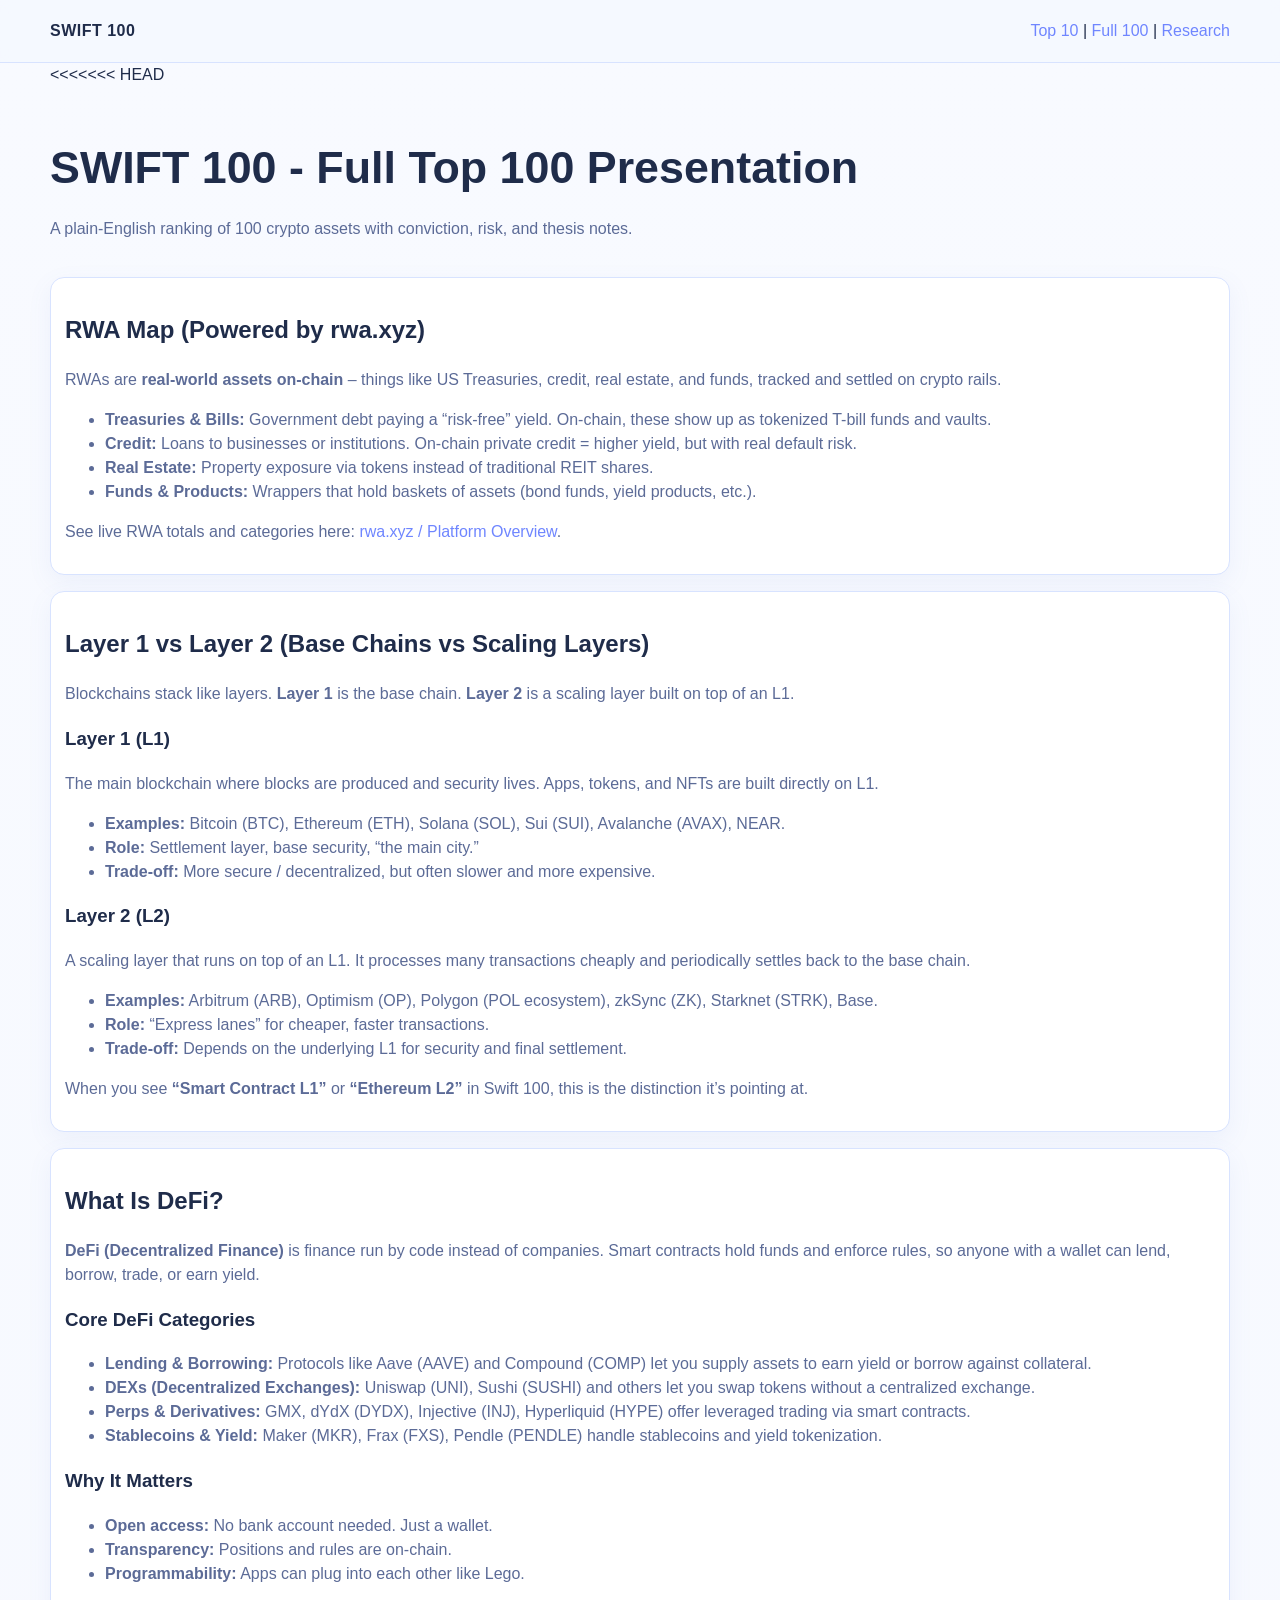
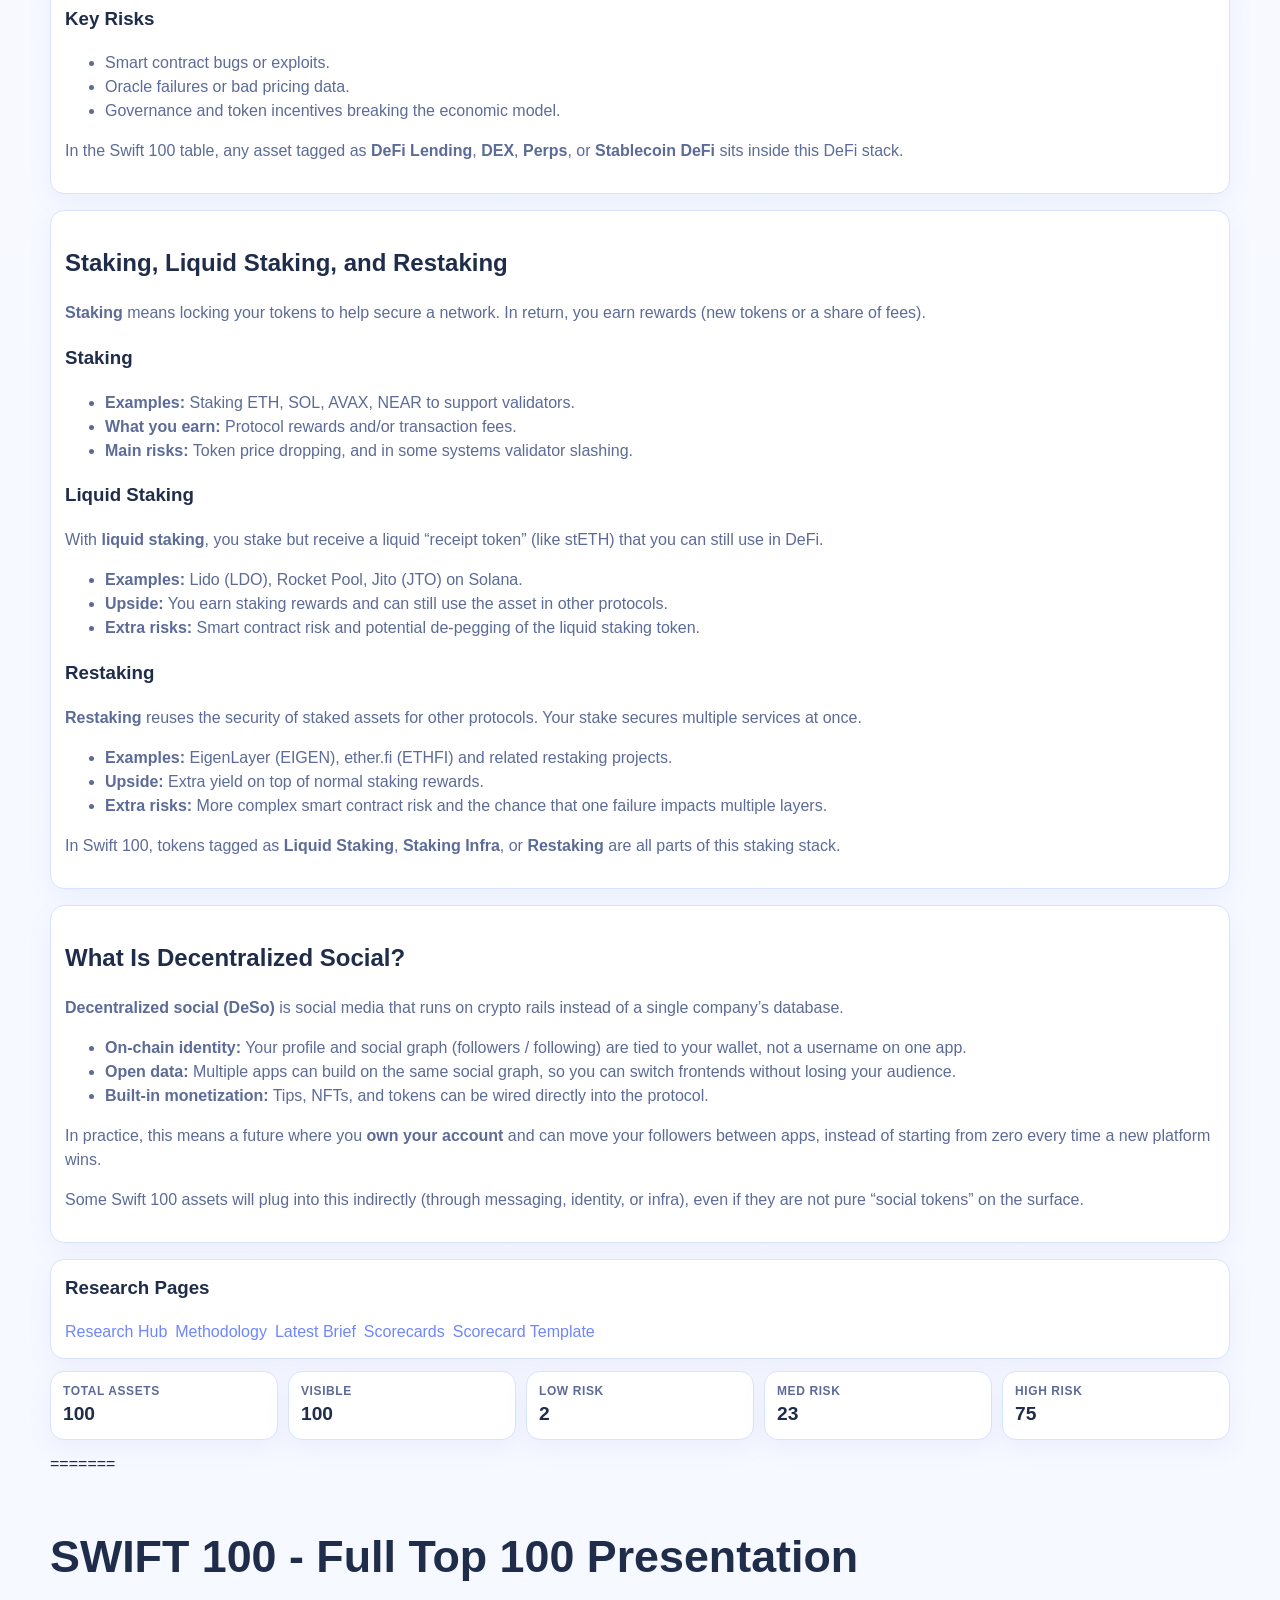
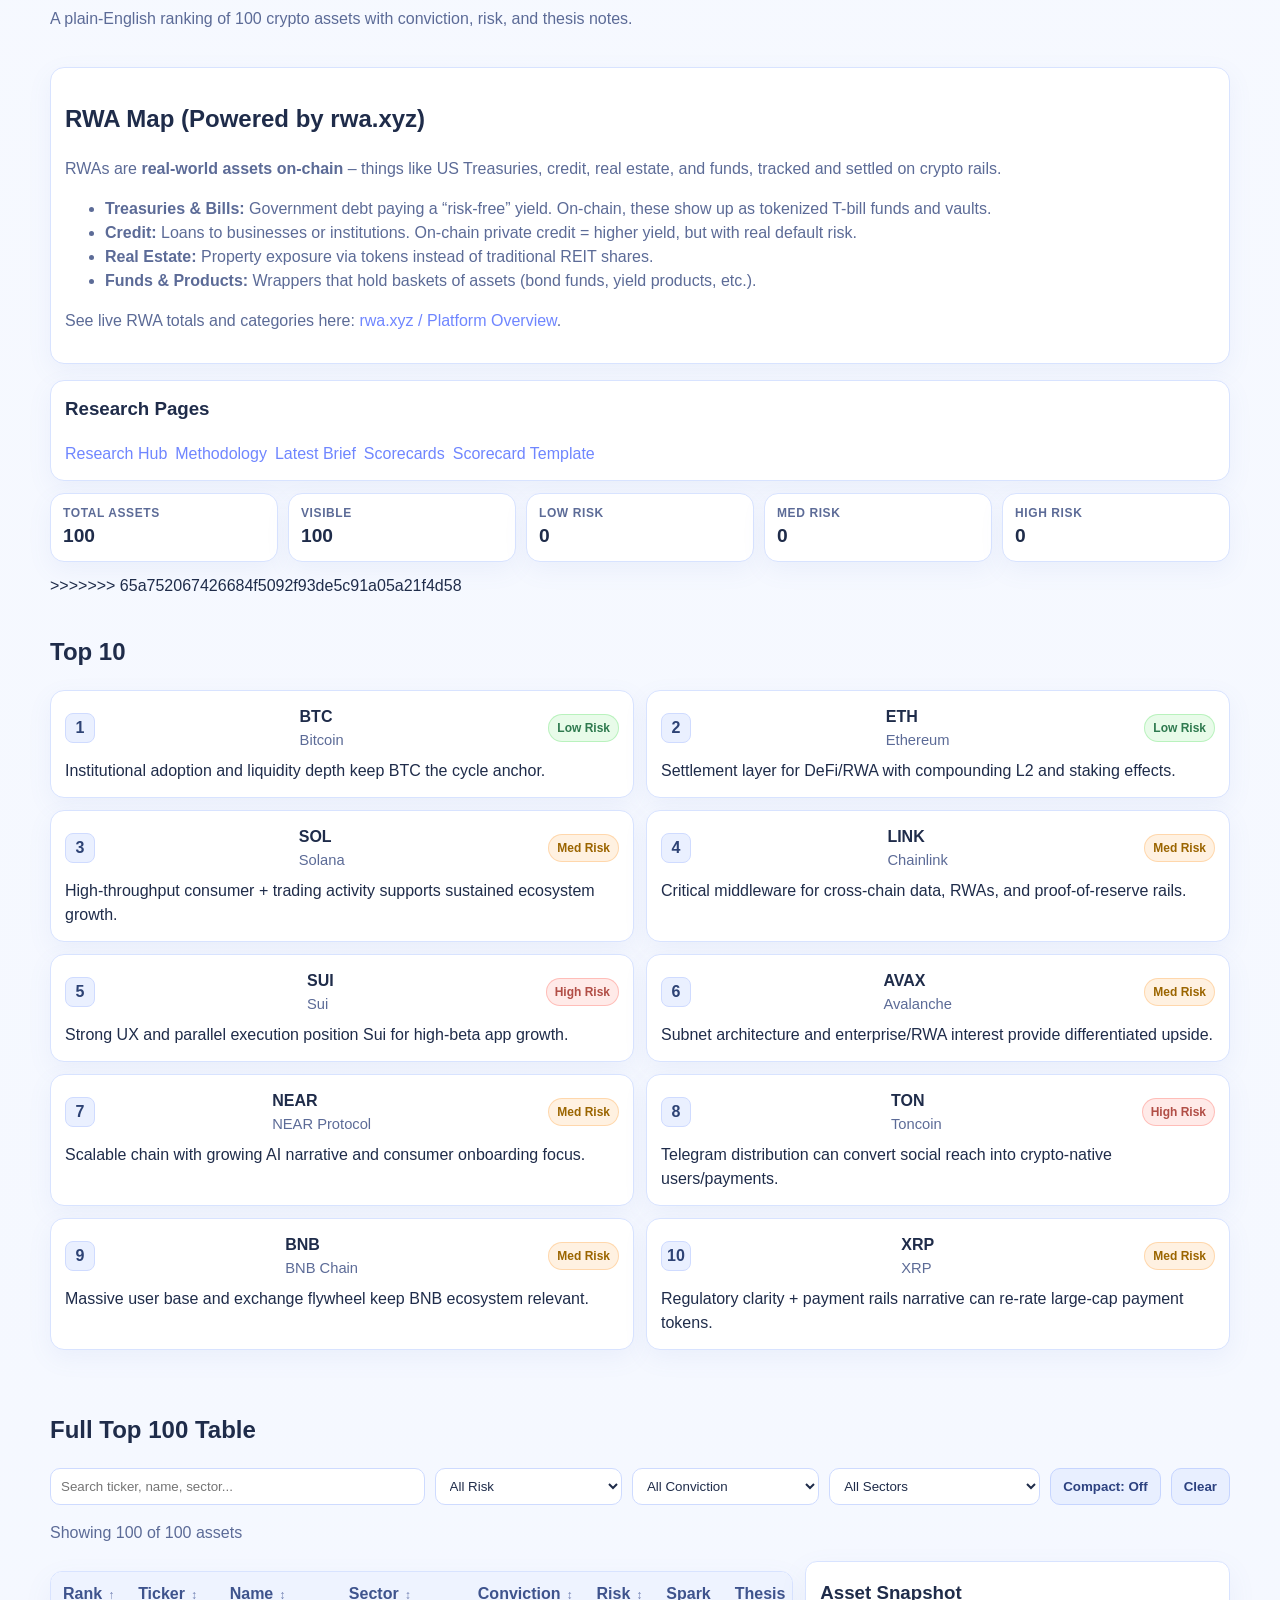
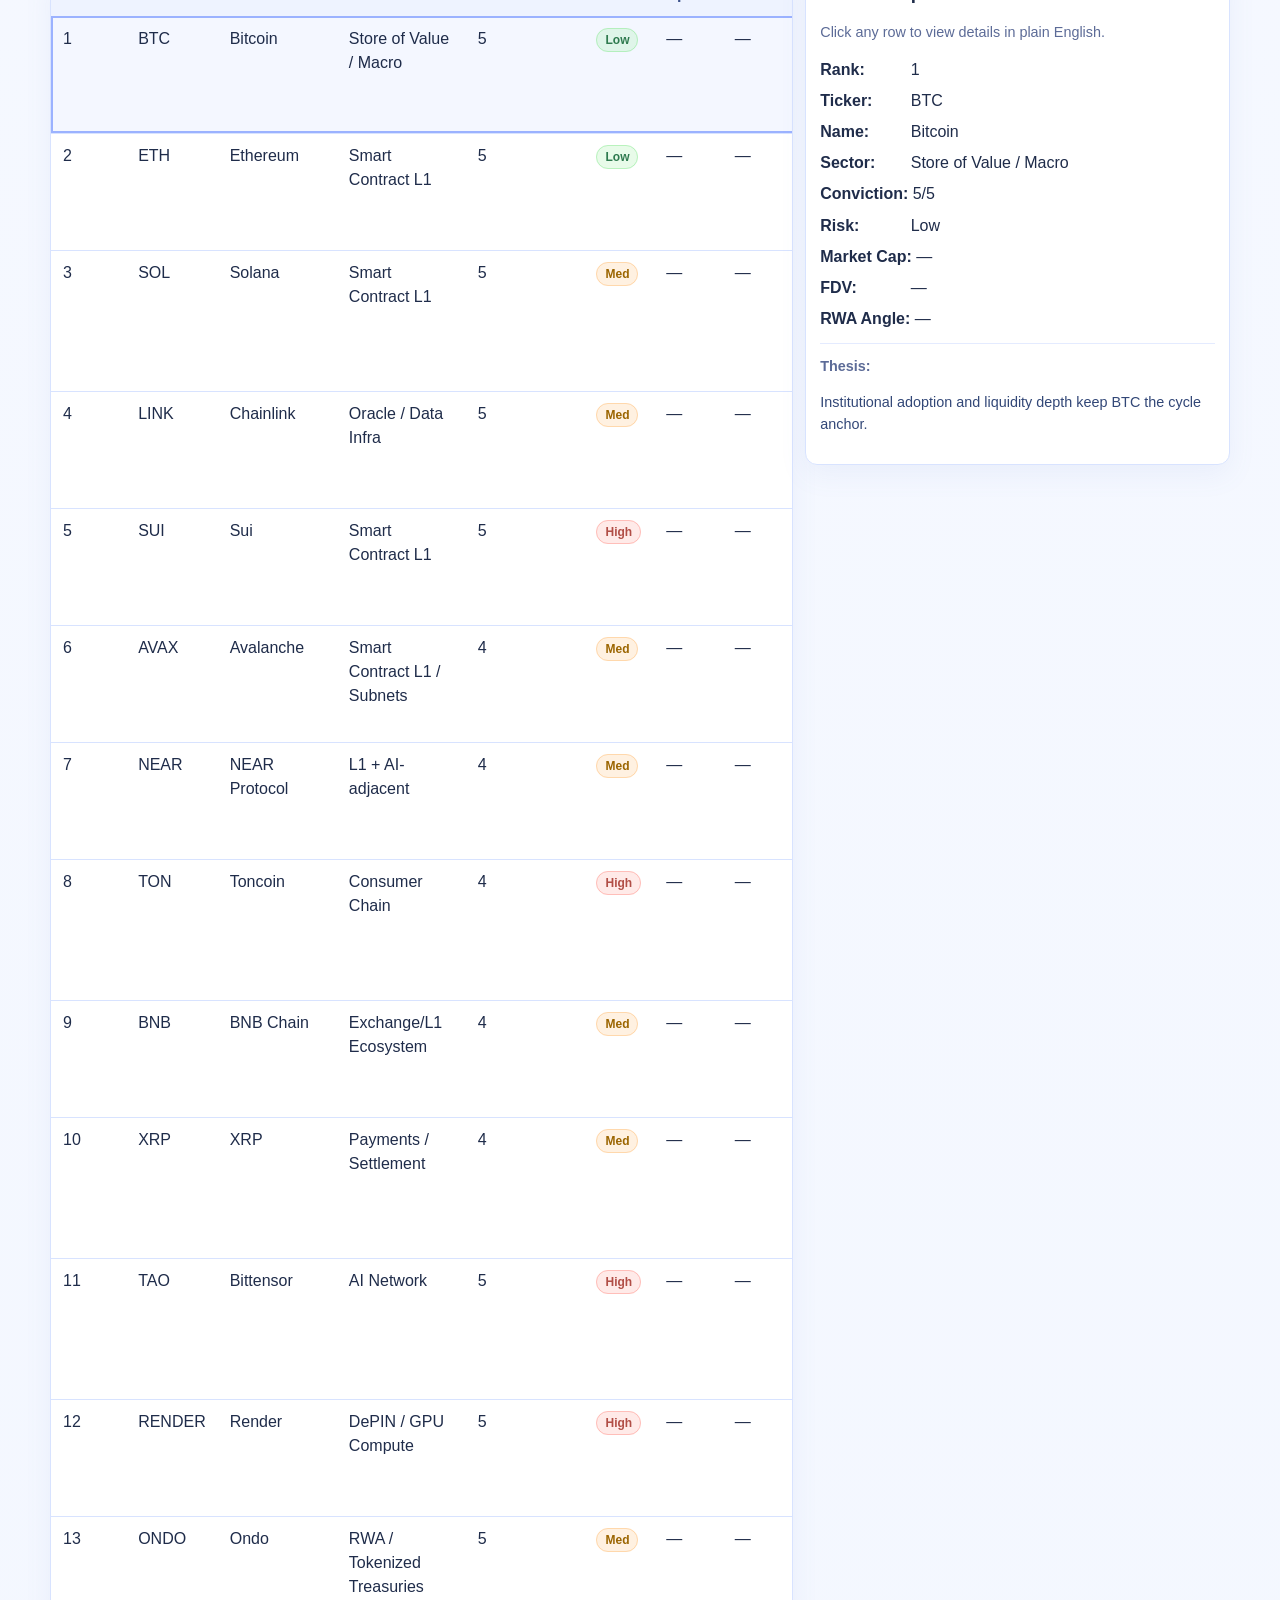
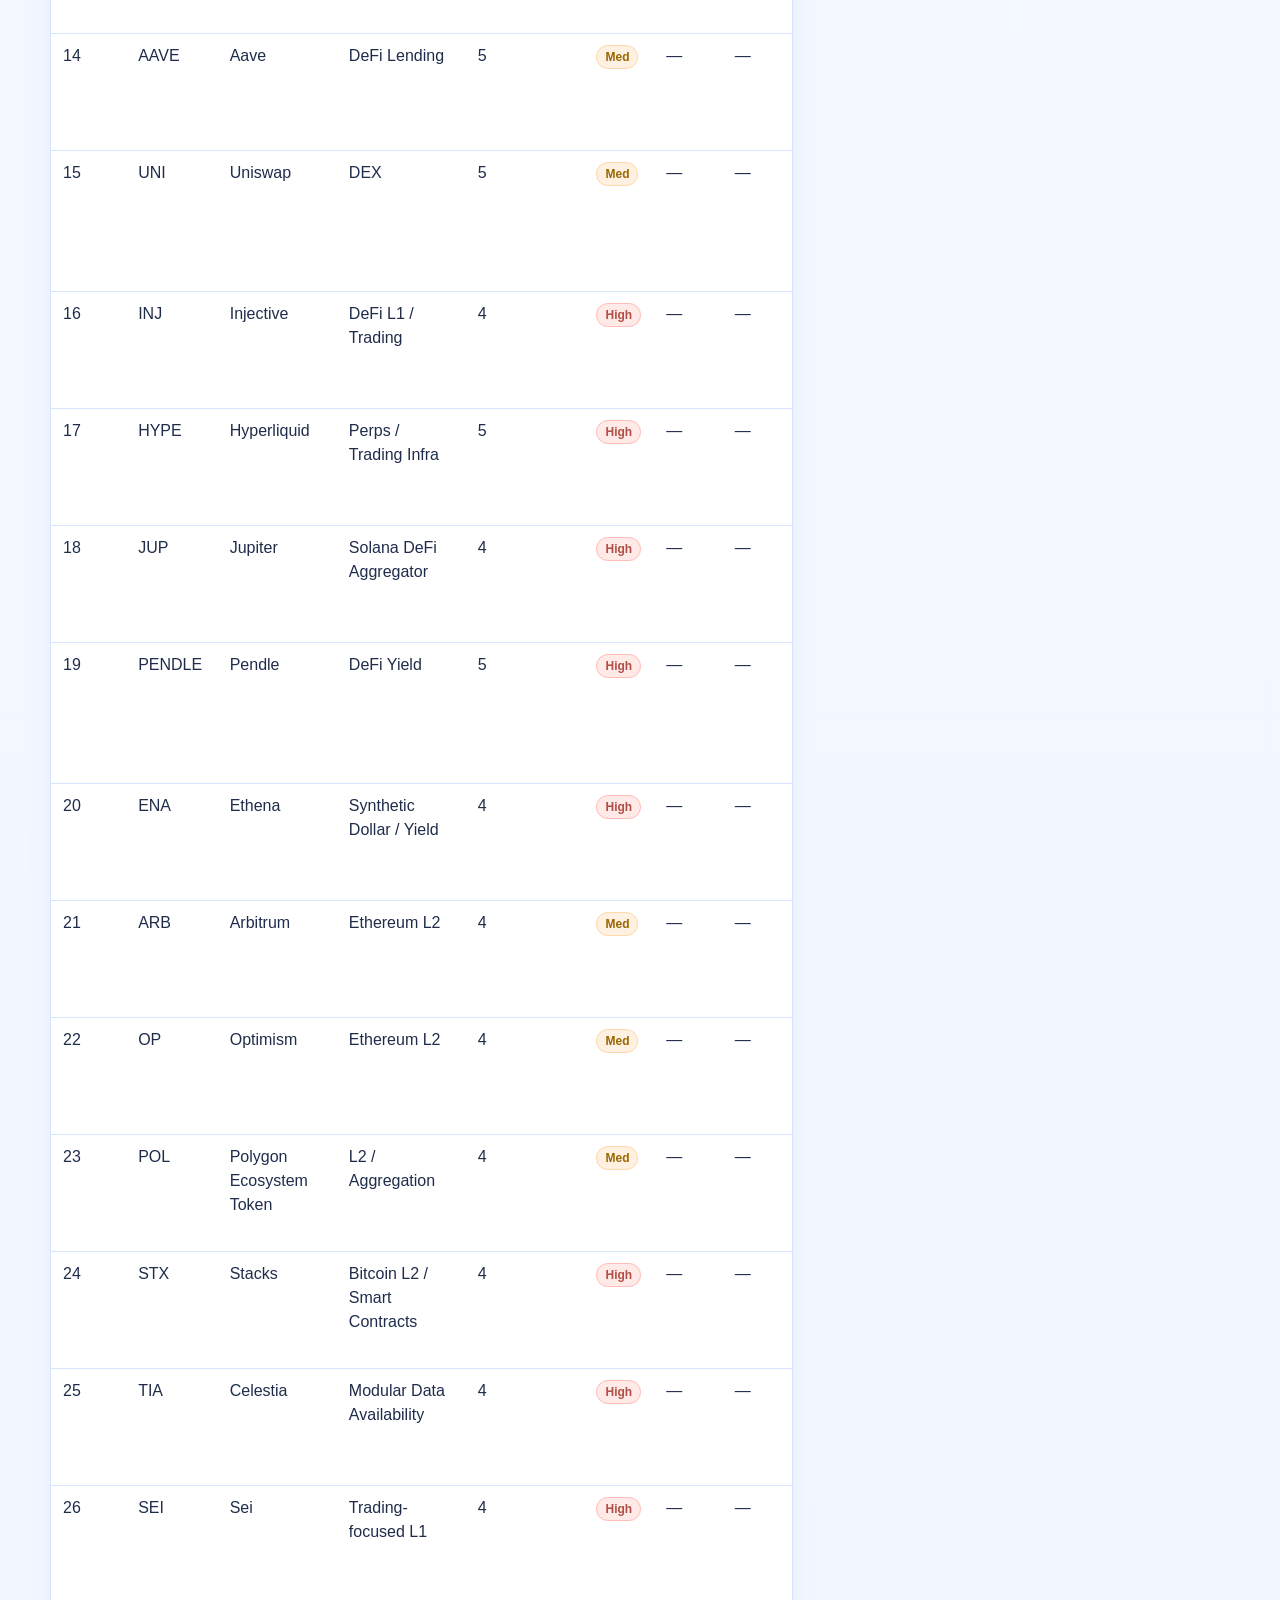
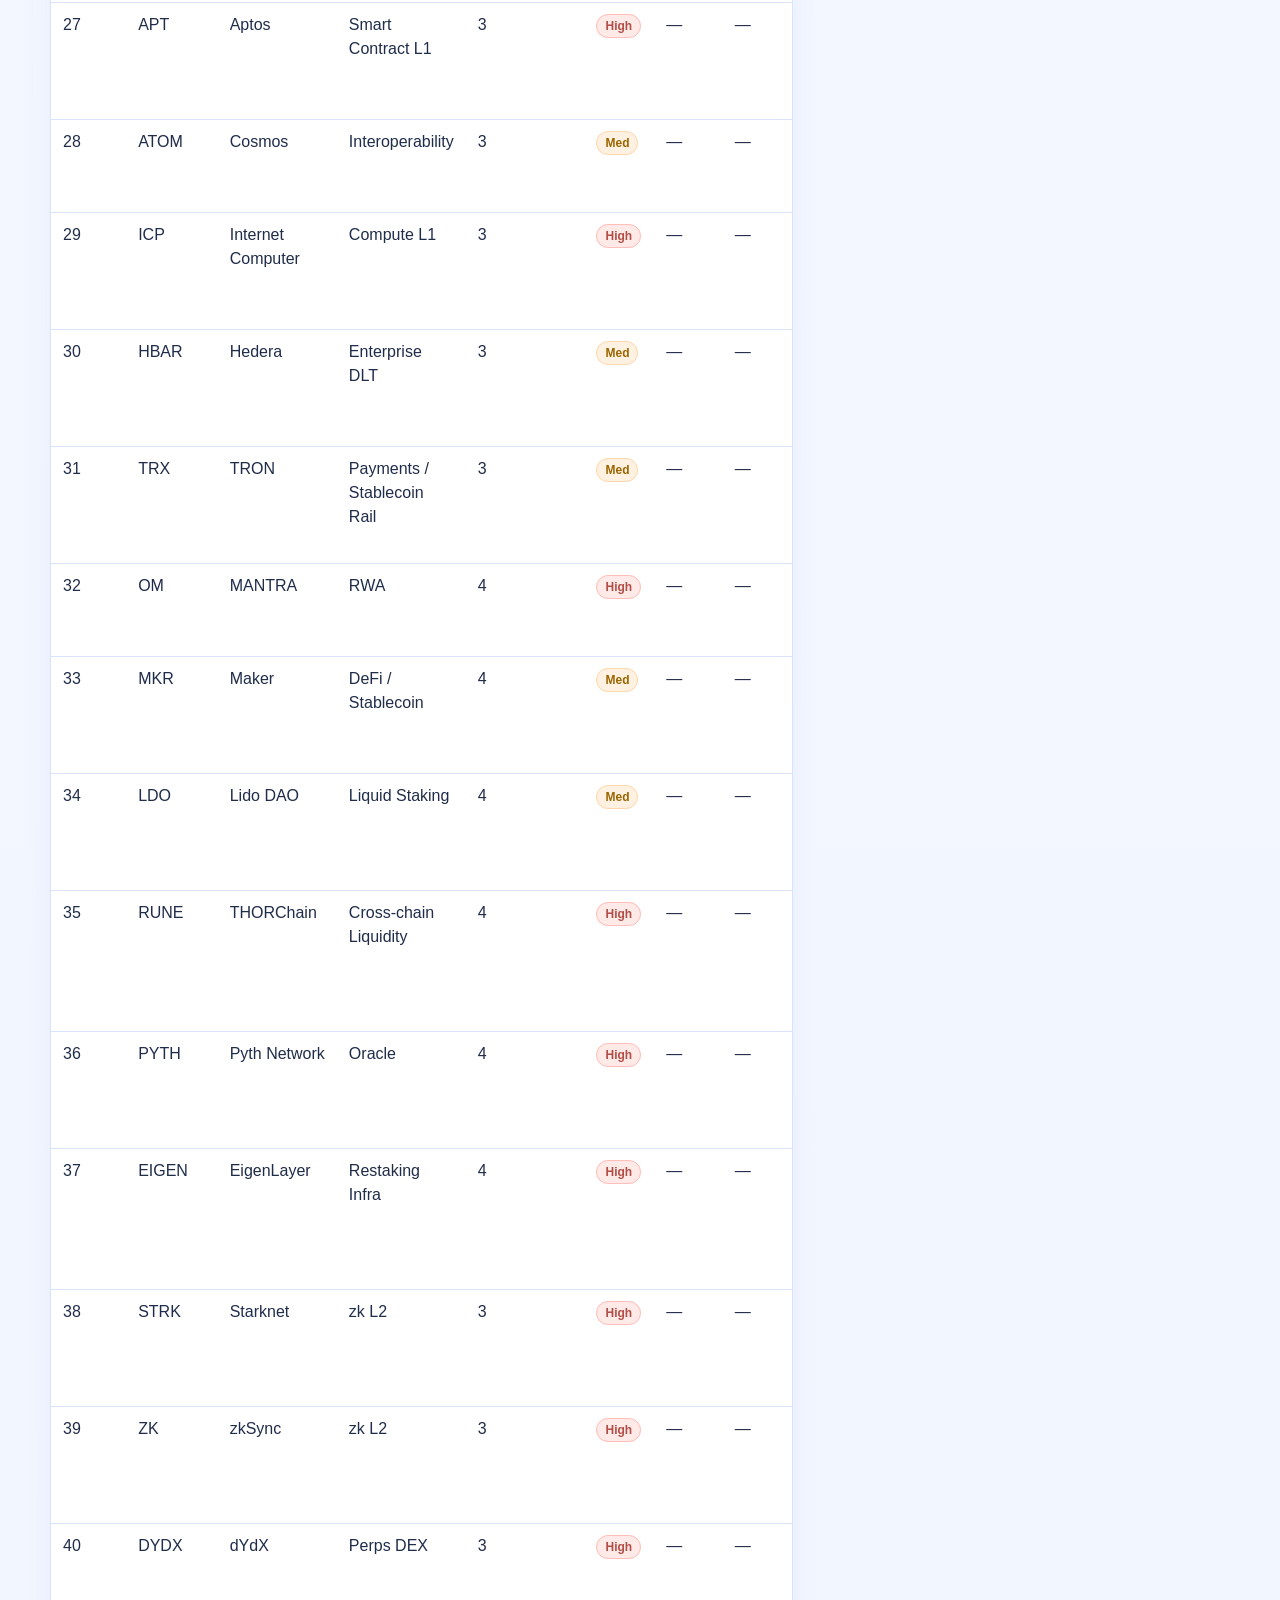
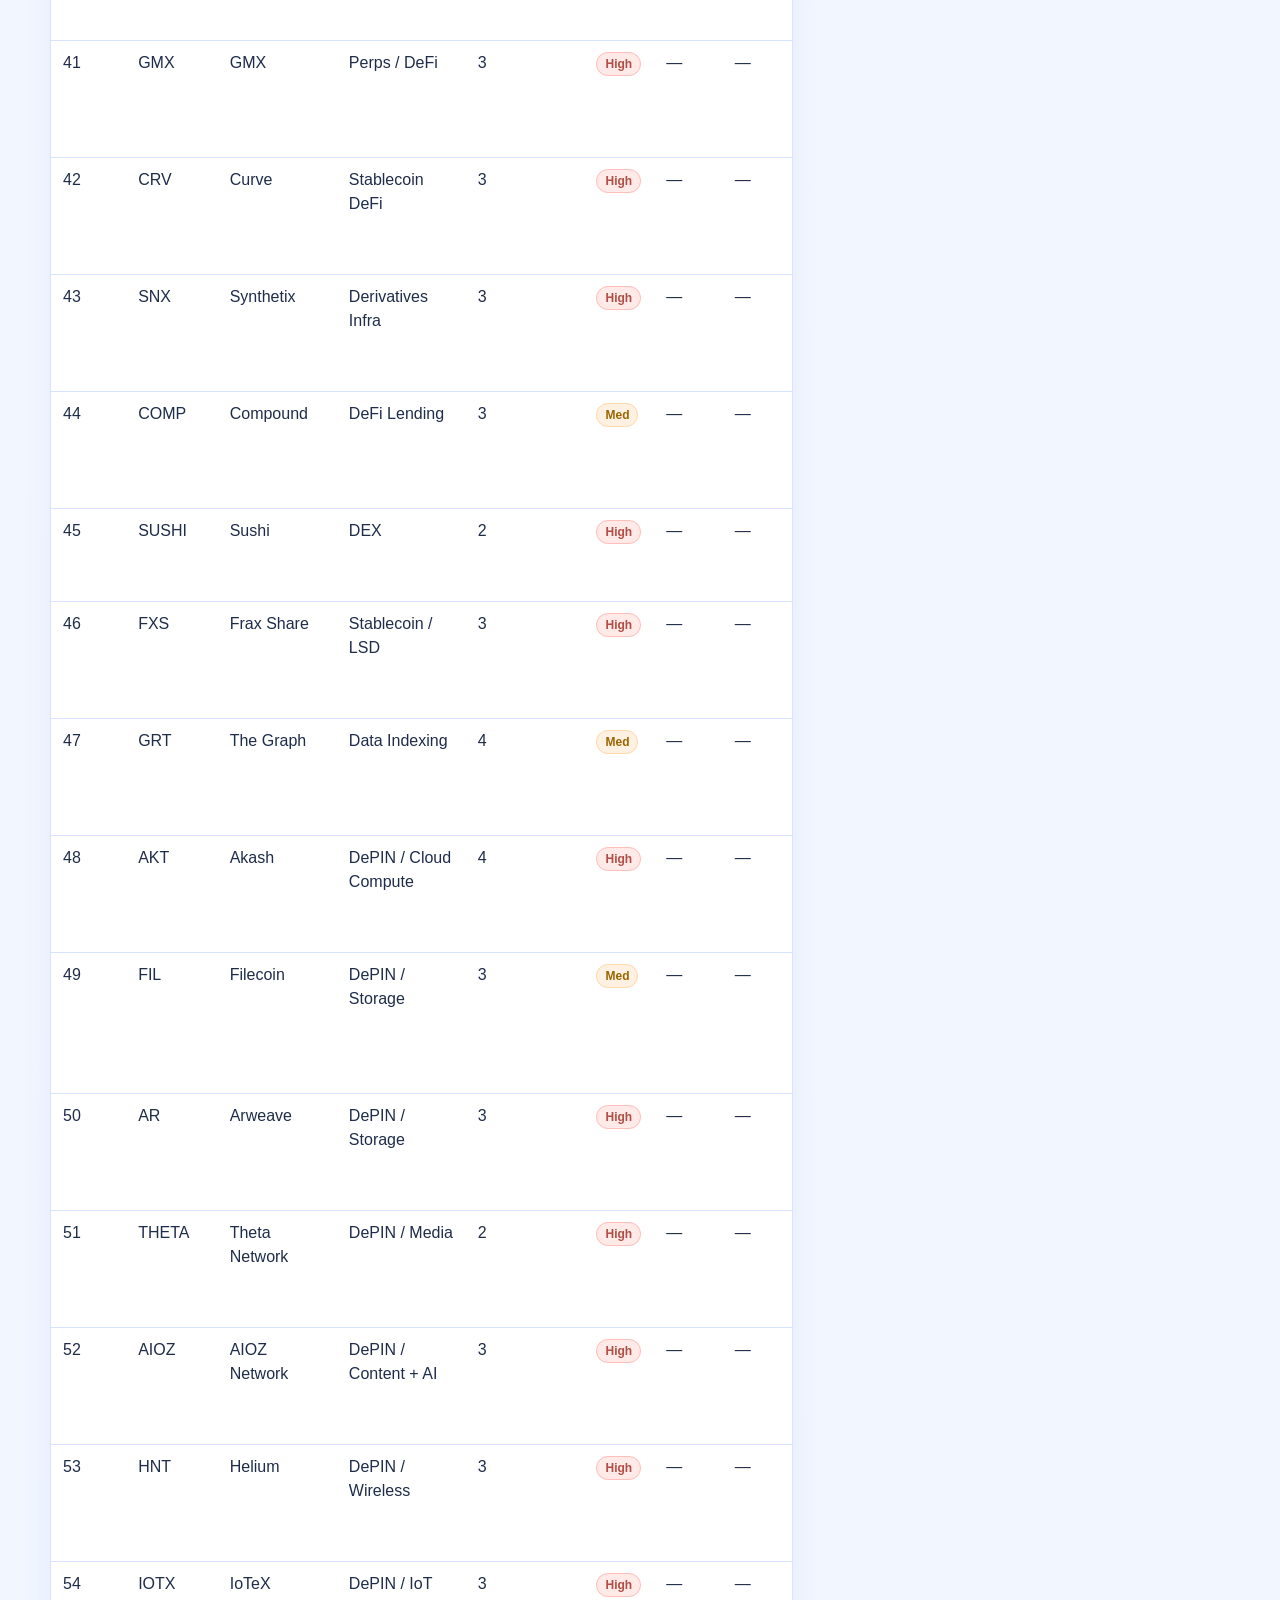
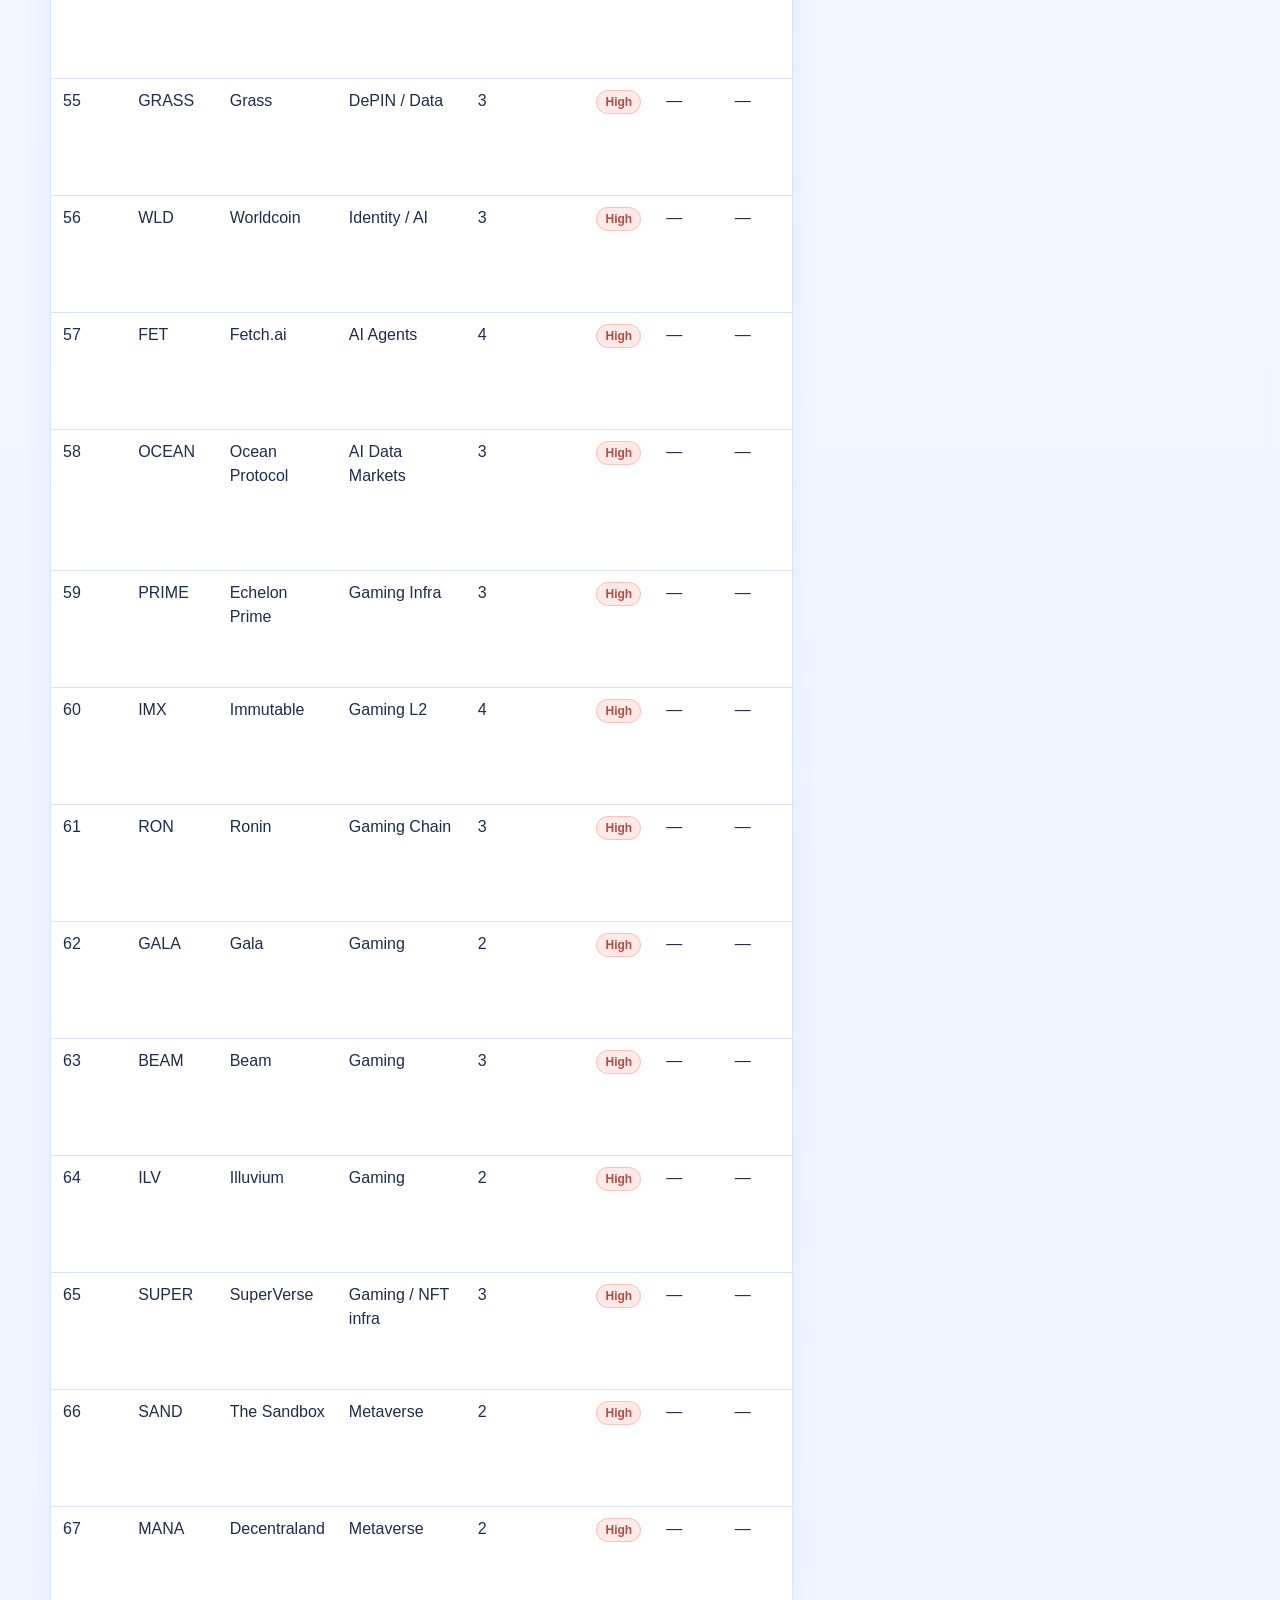
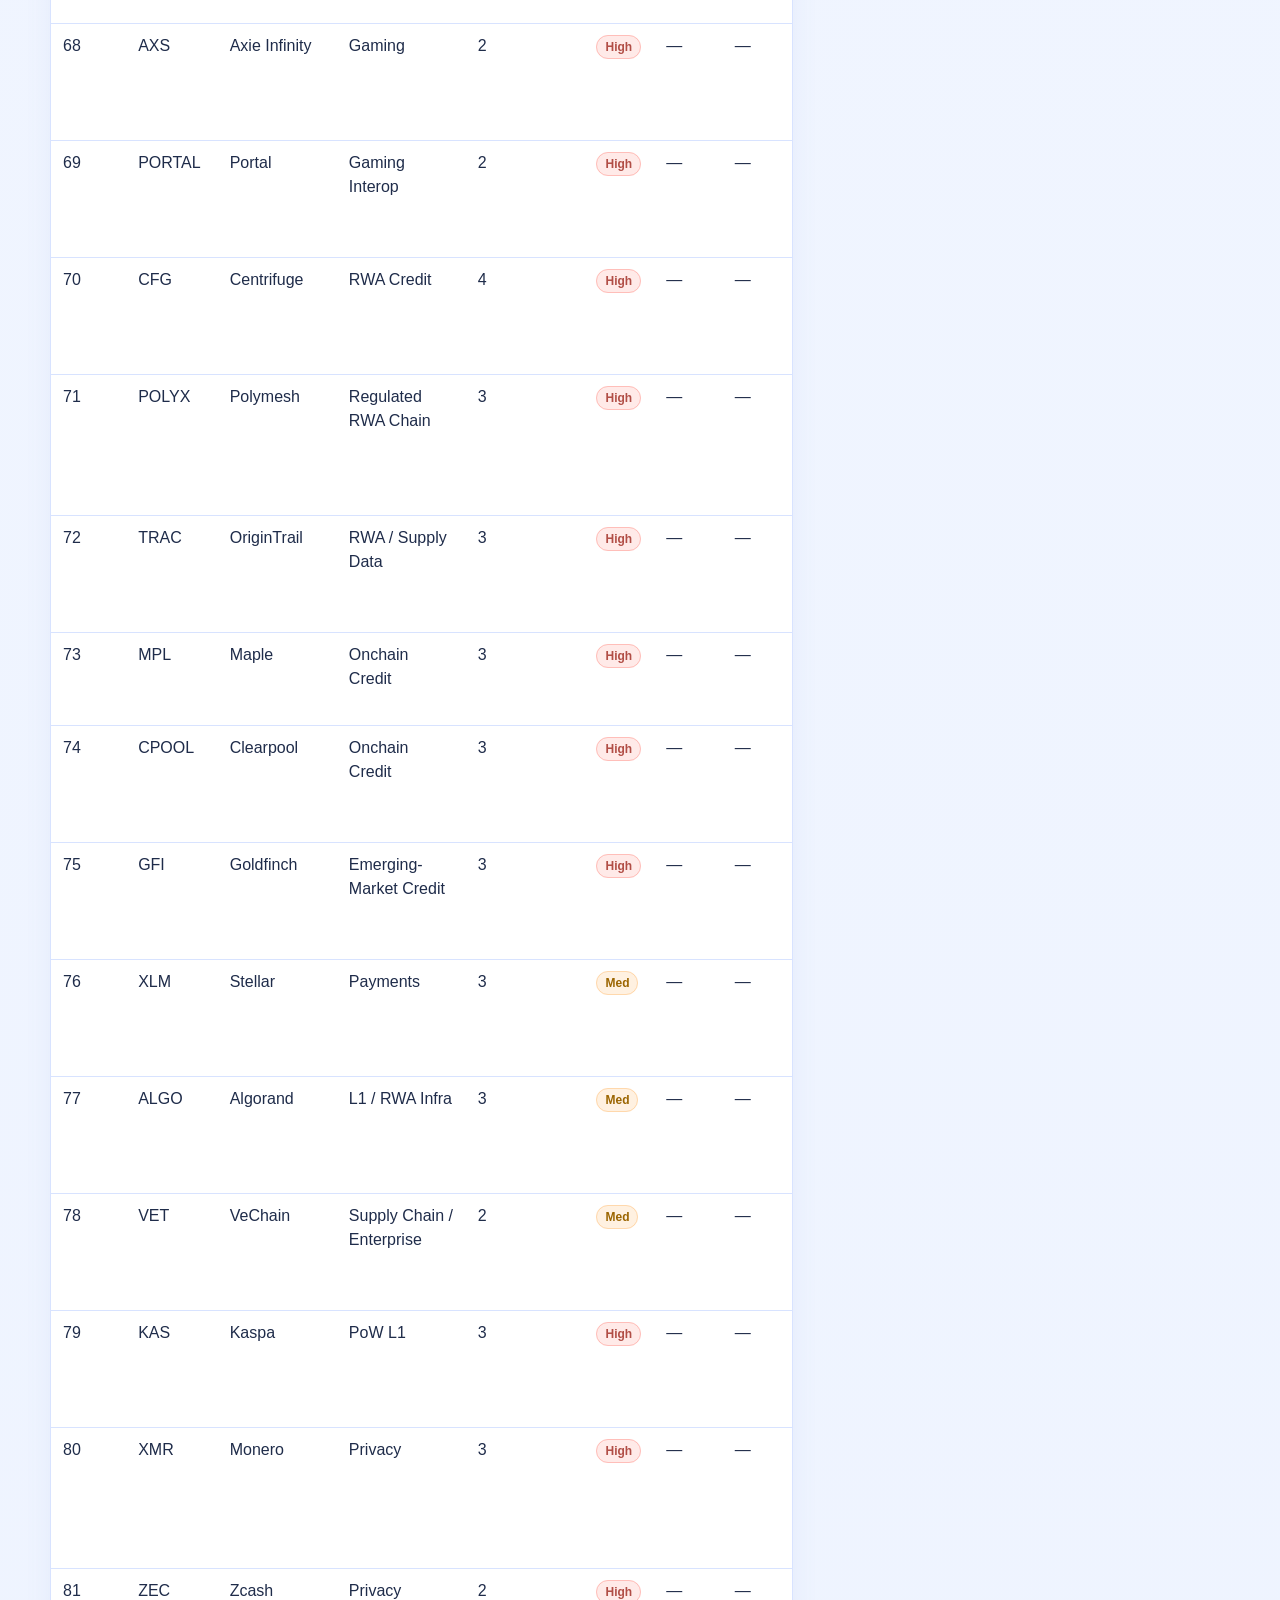
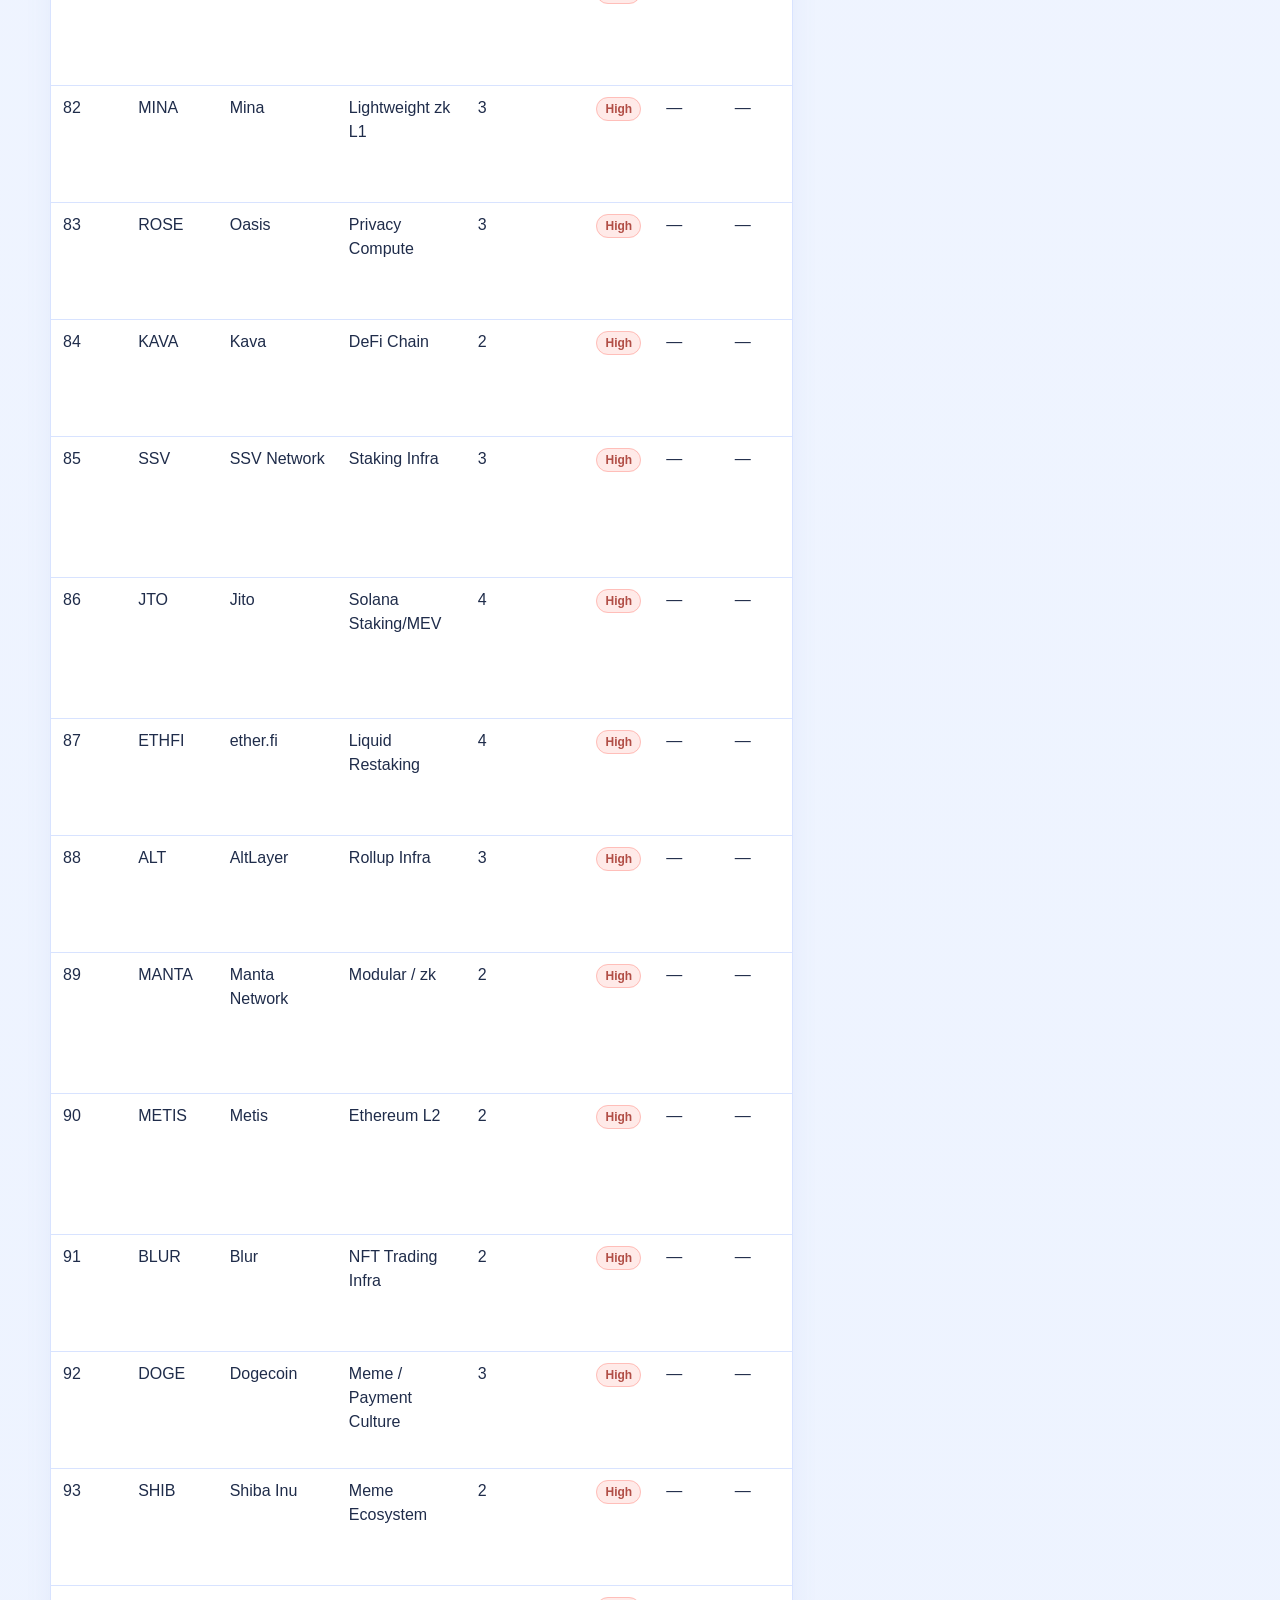
==== commit 0edc0502: "Add Swift 100 education sections (L1/L2, DeFi, Staking, DeSo)" ====
--- a/index.html
+++ b/index.html
@@ -27,7 +27,11 @@
 <body>
 <header class="nav"><div class="container navin"><div class="brand">SWIFT 100</div><nav><a href="#top10">Top 10</a> | <a href="#full100">Full 100</a> | <a href="./research/">Research</a></nav></div></header>
 <main class="container">
+<<<<<<< HEAD
 <section class="hero"><h1>SWIFT 100 - Full Top 100 Presentation</h1><p class="muted">A plain-English ranking of 100 crypto assets with conviction, risk, and thesis notes.</p></section><section class="card" id="rwa-overview" style="margin-bottom:16px"><h2>RWA Map (Powered by rwa.xyz)</h2><p class="muted">RWAs are <strong>real-world assets on-chain</strong> – things like US Treasuries, credit, real estate, and funds, tracked and settled on crypto rails.</p><ul class="muted"><li><strong>Treasuries &amp; Bills:</strong> Government debt paying a “risk-free” yield. On-chain, these show up as tokenized T-bill funds and vaults.</li><li><strong>Credit:</strong> Loans to businesses or institutions. On-chain private credit = higher yield, but with real default risk.</li><li><strong>Real Estate:</strong> Property exposure via tokens instead of traditional REIT shares.</li><li><strong>Funds &amp; Products:</strong> Wrappers that hold baskets of assets (bond funds, yield products, etc.).</li></ul><p class="muted">See live RWA totals and categories here: <a href="https://app.rwa.xyz/platform-overview" target="_blank" rel="noreferrer">rwa.xyz / Platform Overview</a>.</p></section><section class="card" id="layers" style="margin-bottom:16px;"><h2>Layer 1 vs Layer 2 (Base Chains vs Scaling Layers)</h2><p class="muted">Blockchains stack like layers. <strong>Layer 1</strong> is the base chain. <strong>Layer 2</strong> is a scaling layer built on top of an L1.</p><h3>Layer 1 (L1)</h3><p class="muted">The main blockchain where blocks are produced and security lives. Apps, tokens, and NFTs are built directly on L1.</p><ul class="muted"><li><strong>Examples:</strong> Bitcoin (BTC), Ethereum (ETH), Solana (SOL), Sui (SUI), Avalanche (AVAX), NEAR.</li><li><strong>Role:</strong> Settlement layer, base security, “the main city.”</li><li><strong>Trade-off:</strong> More secure / decentralized, but often slower and more expensive.</li></ul><h3>Layer 2 (L2)</h3><p class="muted">A scaling layer that runs on top of an L1. It processes many transactions cheaply and periodically settles back to the base chain.</p><ul class="muted"><li><strong>Examples:</strong> Arbitrum (ARB), Optimism (OP), Polygon (POL ecosystem), zkSync (ZK), Starknet (STRK), Base.</li><li><strong>Role:</strong> “Express lanes” for cheaper, faster transactions.</li><li><strong>Trade-off:</strong> Depends on the underlying L1 for security and final settlement.</li></ul><p class="muted">When you see <strong>“Smart Contract L1”</strong> or <strong>“Ethereum L2”</strong> in Swift 100, this is the distinction it’s pointing at.</p></section><section class="card" id="defi" style="margin-bottom:16px;"><h2>What Is DeFi?</h2><p class="muted"><strong>DeFi (Decentralized Finance)</strong> is finance run by code instead of companies. Smart contracts hold funds and enforce rules, so anyone with a wallet can lend, borrow, trade, or earn yield.</p><h3>Core DeFi Categories</h3><ul class="muted"><li><strong>Lending &amp; Borrowing:</strong> Protocols like Aave (AAVE) and Compound (COMP) let you supply assets to earn yield or borrow against collateral.</li><li><strong>DEXs (Decentralized Exchanges):</strong> Uniswap (UNI), Sushi (SUSHI) and others let you swap tokens without a centralized exchange.</li><li><strong>Perps &amp; Derivatives:</strong> GMX, dYdX (DYDX), Injective (INJ), Hyperliquid (HYPE) offer leveraged trading via smart contracts.</li><li><strong>Stablecoins &amp; Yield:</strong> Maker (MKR), Frax (FXS), Pendle (PENDLE) handle stablecoins and yield tokenization.</li></ul><h3>Why It Matters</h3><ul class="muted"><li><strong>Open access:</strong> No bank account needed. Just a wallet.</li><li><strong>Transparency:</strong> Positions and rules are on-chain.</li><li><strong>Programmability:</strong> Apps can plug into each other like Lego.</li></ul><h3>Key Risks</h3><ul class="muted"><li>Smart contract bugs or exploits.</li><li>Oracle failures or bad pricing data.</li><li>Governance and token incentives breaking the economic model.</li></ul><p class="muted">In the Swift 100 table, any asset tagged as <strong>DeFi Lending</strong>, <strong>DEX</strong>, <strong>Perps</strong>, or <strong>Stablecoin DeFi</strong> sits inside this DeFi stack.</p></section><section class="card" id="staking" style="margin-bottom:16px;"><h2>Staking, Liquid Staking, and Restaking</h2><p class="muted"><strong>Staking</strong> means locking your tokens to help secure a network. In return, you earn rewards (new tokens or a share of fees).</p><h3>Staking</h3><ul class="muted"><li><strong>Examples:</strong> Staking ETH, SOL, AVAX, NEAR to support validators.</li><li><strong>What you earn:</strong> Protocol rewards and/or transaction fees.</li><li><strong>Main risks:</strong> Token price dropping, and in some systems validator slashing.</li></ul><h3>Liquid Staking</h3><p class="muted">With <strong>liquid staking</strong>, you stake but receive a liquid “receipt token” (like stETH) that you can still use in DeFi.</p><ul class="muted"><li><strong>Examples:</strong> Lido (LDO), Rocket Pool, Jito (JTO) on Solana.</li><li><strong>Upside:</strong> You earn staking rewards and can still use the asset in other protocols.</li><li><strong>Extra risks:</strong> Smart contract risk and potential de-pegging of the liquid staking token.</li></ul><h3>Restaking</h3><p class="muted"><strong>Restaking</strong> reuses the security of staked assets for other protocols. Your stake secures multiple services at once.</p><ul class="muted"><li><strong>Examples:</strong> EigenLayer (EIGEN), ether.fi (ETHFI) and related restaking projects.</li><li><strong>Upside:</strong> Extra yield on top of normal staking rewards.</li><li><strong>Extra risks:</strong> More complex smart contract risk and the chance that one failure impacts multiple layers.</li></ul><p class="muted">In Swift 100, tokens tagged as <strong>Liquid Staking</strong>, <strong>Staking Infra</strong>, or <strong>Restaking</strong> are all parts of this staking stack.</p></section><section class="card" id="deso" style="margin-bottom:16px;"><h2>What Is Decentralized Social?</h2><p class="muted"><strong>Decentralized social (DeSo)</strong> is social media that runs on crypto rails instead of a single company’s database.</p><ul class="muted"><li><strong>On-chain identity:</strong> Your profile and social graph (followers / following) are tied to your wallet, not a username on one app.</li><li><strong>Open data:</strong> Multiple apps can build on the same social graph, so you can switch frontends without losing your audience.</li><li><strong>Built-in monetization:</strong> Tips, NFTs, and tokens can be wired directly into the protocol.</li></ul><p class="muted">In practice, this means a future where you <strong>own your account</strong> and can move your followers between apps, instead of starting from zero every time a new platform wins.</p><p class="muted">Some Swift 100 assets will plug into this indirectly (through messaging, identity, or infra), even if they are not pure “social tokens” on the surface.</p></section><section class="card" style="margin-bottom:12px"><h3 style="margin-top:0">Research Pages</h3><div style="display:flex;flex-wrap:wrap;gap:8px"><a href="./research/index.html">Research Hub</a><a href="./research/methodology.html">Methodology</a><a href="./research/alpha-briefs/2026-03-01.html">Latest Brief</a><a href="./research/scorecards/index.html">Scorecards</a><a href="./research/scorecards/template.html">Scorecard Template</a></div></section><section class="kpi" id="kpi"><article class="card"><div class="lbl">Total Assets</div><div class="val" id="kpiTotal">100</div></article><article class="card"><div class="lbl">Visible</div><div class="val" id="kpiVisible">100</div></article><article class="card"><div class="lbl">Low Risk</div><div class="val" id="kpiLow">0</div></article><article class="card"><div class="lbl">Med Risk</div><div class="val" id="kpiMed">0</div></article><article class="card"><div class="lbl">High Risk</div><div class="val" id="kpiHigh">0</div></article></section>
+=======
+<section class="hero"><h1>SWIFT 100 - Full Top 100 Presentation</h1><p class="muted">A plain-English ranking of 100 crypto assets with conviction, risk, and thesis notes.</p></section><section class="card" id="rwa-overview" style="margin-bottom:16px"><h2>RWA Map (Powered by rwa.xyz)</h2><p class="muted">RWAs are <strong>real-world assets on-chain</strong> – things like US Treasuries, credit, real estate, and funds, tracked and settled on crypto rails.</p><ul class="muted"><li><strong>Treasuries &amp; Bills:</strong> Government debt paying a “risk-free” yield. On-chain, these show up as tokenized T-bill funds and vaults.</li><li><strong>Credit:</strong> Loans to businesses or institutions. On-chain private credit = higher yield, but with real default risk.</li><li><strong>Real Estate:</strong> Property exposure via tokens instead of traditional REIT shares.</li><li><strong>Funds &amp; Products:</strong> Wrappers that hold baskets of assets (bond funds, yield products, etc.).</li></ul><p class="muted">See live RWA totals and categories here: <a href="https://app.rwa.xyz/platform-overview" target="_blank" rel="noreferrer">rwa.xyz / Platform Overview</a>.</p></section><section class="card" style="margin-bottom:12px"><h3 style="margin-top:0">Research Pages</h3><div style="display:flex;flex-wrap:wrap;gap:8px"><a href="./research/index.html">Research Hub</a><a href="./research/methodology.html">Methodology</a><a href="./research/alpha-briefs/2026-03-01.html">Latest Brief</a><a href="./research/scorecards/index.html">Scorecards</a><a href="./research/scorecards/template.html">Scorecard Template</a></div></section><section class="kpi" id="kpi"><article class="card"><div class="lbl">Total Assets</div><div class="val" id="kpiTotal">100</div></article><article class="card"><div class="lbl">Visible</div><div class="val" id="kpiVisible">100</div></article><article class="card"><div class="lbl">Low Risk</div><div class="val" id="kpiLow">0</div></article><article class="card"><div class="lbl">Med Risk</div><div class="val" id="kpiMed">0</div></article><article class="card"><div class="lbl">High Risk</div><div class="val" id="kpiHigh">0</div></article></section>
+>>>>>>> 65a752067426684f5092f93de5c91a05a21f4d58
 <section id="top10" class="section"><h2>Top 10</h2><div class="grid"><article class="card"><div class="row"><span class="rank">1</span><div><div class="ticker">BTC</div><div class="name">Bitcoin</div></div><span class="pill low">Low Risk</span></div><p class="thesis">Institutional adoption and liquidity depth keep BTC the cycle anchor.</p></article><article class="card"><div class="row"><span class="rank">2</span><div><div class="ticker">ETH</div><div class="name">Ethereum</div></div><span class="pill low">Low Risk</span></div><p class="thesis">Settlement layer for DeFi/RWA with compounding L2 and staking effects.</p></article><article class="card"><div class="row"><span class="rank">3</span><div><div class="ticker">SOL</div><div class="name">Solana</div></div><span class="pill med">Med Risk</span></div><p class="thesis">High-throughput consumer + trading activity supports sustained ecosystem growth.</p></article><article class="card"><div class="row"><span class="rank">4</span><div><div class="ticker">LINK</div><div class="name">Chainlink</div></div><span class="pill med">Med Risk</span></div><p class="thesis">Critical middleware for cross-chain data, RWAs, and proof-of-reserve rails.</p></article><article class="card"><div class="row"><span class="rank">5</span><div><div class="ticker">SUI</div><div class="name">Sui</div></div><span class="pill high">High Risk</span></div><p class="thesis">Strong UX and parallel execution position Sui for high-beta app growth.</p></article><article class="card"><div class="row"><span class="rank">6</span><div><div class="ticker">AVAX</div><div class="name">Avalanche</div></div><span class="pill med">Med Risk</span></div><p class="thesis">Subnet architecture and enterprise/RWA interest provide differentiated upside.</p></article><article class="card"><div class="row"><span class="rank">7</span><div><div class="ticker">NEAR</div><div class="name">NEAR Protocol</div></div><span class="pill med">Med Risk</span></div><p class="thesis">Scalable chain with growing AI narrative and consumer onboarding focus.</p></article><article class="card"><div class="row"><span class="rank">8</span><div><div class="ticker">TON</div><div class="name">Toncoin</div></div><span class="pill high">High Risk</span></div><p class="thesis">Telegram distribution can convert social reach into crypto-native users/payments.</p></article><article class="card"><div class="row"><span class="rank">9</span><div><div class="ticker">BNB</div><div class="name">BNB Chain</div></div><span class="pill med">Med Risk</span></div><p class="thesis">Massive user base and exchange flywheel keep BNB ecosystem relevant.</p></article><article class="card"><div class="row"><span class="rank">10</span><div><div class="ticker">XRP</div><div class="name">XRP</div></div><span class="pill med">Med Risk</span></div><p class="thesis">Regulatory clarity + payment rails narrative can re-rate large-cap payment tokens.</p></article></div></section>
 <section id="full100" class="section"><h2>Full Top 100 Table</h2><div class="toolbar"><input id="searchInput" type="text" placeholder="Search ticker, name, sector..."/><select id="riskFilter"><option value="">All Risk</option><option value="Low">Low</option><option value="Med">Med</option><option value="High">High</option></select><select id="convFilter"><option value="">All Conviction</option><option value="5">5</option><option value="4">4+</option><option value="3">3+</option></select><select id="sectorFilter"><option value="">All Sectors</option></select><button id="compactToggle" type="button">Compact: Off</button><button id="clearFilters" type="button">Clear</button></div><p class="muted" id="showingText">Showing 100 of 100 assets</p><div class="table-layout"><div class="table-wrap"><table id="swiftTable"><thead><tr><th class="sortable" data-sort="rank">Rank</th><th class="sortable" data-sort="ticker">Ticker</th><th class="sortable" data-sort="name">Name</th><th class="sortable" data-sort="sector">Sector</th><th class="sortable" data-sort="conviction">Conviction</th><th class="sortable" data-sort="risk">Risk</th><th>Spark</th><th class="sortable" data-sort="thesis">Thesis</th></tr></thead><tbody><tr><td>1</td><td>BTC</td><td>Bitcoin</td><td>Store of Value / Macro</td><td>5</td><td><span class="pill low">Low</span></td><td>Institutional adoption and liquidity depth keep BTC the cycle anchor.</td></tr><tr><td>2</td><td>ETH</td><td>Ethereum</td><td>Smart Contract L1</td><td>5</td><td><span class="pill low">Low</span></td><td>Settlement layer for DeFi/RWA with compounding L2 and staking effects.</td></tr><tr><td>3</td><td>SOL</td><td>Solana</td><td>Smart Contract L1</td><td>5</td><td><span class="pill med">Med</span></td><td>High-throughput consumer + trading activity supports sustained ecosystem growth.</td></tr><tr><td>4</td><td>LINK</td><td>Chainlink</td><td>Oracle / Data Infra</td><td>5</td><td><span class="pill med">Med</span></td><td>Critical middleware for cross-chain data, RWAs, and proof-of-reserve rails.</td></tr><tr><td>5</td><td>SUI</td><td>Sui</td><td>Smart Contract L1</td><td>5</td><td><span class="pill high">High</span></td><td>Strong UX and parallel execution position Sui for high-beta app growth.</td></tr><tr><td>6</td><td>AVAX</td><td>Avalanche</td><td>Smart Contract L1 / Subnets</td><td>4</td><td><span class="pill med">Med</span></td><td>Subnet architecture and enterprise/RWA interest provide differentiated upside.</td></tr><tr><td>7</td><td>NEAR</td><td>NEAR Protocol</td><td>L1 + AI-adjacent</td><td>4</td><td><span class="pill med">Med</span></td><td>Scalable chain with growing AI narrative and consumer onboarding focus.</td></tr><tr><td>8</td><td>TON</td><td>Toncoin</td><td>Consumer Chain</td><td>4</td><td><span class="pill high">High</span></td><td>Telegram distribution can convert social reach into crypto-native users/payments.</td></tr><tr><td>9</td><td>BNB</td><td>BNB Chain</td><td>Exchange/L1 Ecosystem</td><td>4</td><td><span class="pill med">Med</span></td><td>Massive user base and exchange flywheel keep BNB ecosystem relevant.</td></tr><tr><td>10</td><td>XRP</td><td>XRP</td><td>Payments / Settlement</td><td>4</td><td><span class="pill med">Med</span></td><td>Regulatory clarity + payment rails narrative can re-rate large-cap payment tokens.</td></tr><tr><td>11</td><td>TAO</td><td>Bittensor</td><td>AI Network</td><td>5</td><td><span class="pill high">High</span></td><td>Decentralized AI incentive layer remains one of the strongest AI-crypto bets.</td></tr><tr><td>12</td><td>RENDER</td><td>Render</td><td>DePIN / GPU Compute</td><td>5</td><td><span class="pill high">High</span></td><td>GPU marketplace benefits directly from AI compute demand growth.</td></tr><tr><td>13</td><td>ONDO</td><td>Ondo</td><td>RWA / Tokenized Treasuries</td><td>5</td><td><span class="pill med">Med</span></td><td>Clear product-market fit in compliant onchain yield and tokenized securities.</td></tr><tr><td>14</td><td>AAVE</td><td>Aave</td><td>DeFi Lending</td><td>5</td><td><span class="pill med">Med</span></td><td>Blue-chip lending protocol with resilient revenue and multichain expansion.</td></tr><tr><td>15</td><td>UNI</td><td>Uniswap</td><td>DEX</td><td>5</td><td><span class="pill med">Med</span></td><td>Dominant decentralized exchange with durable liquidity network effects.</td></tr><tr><td>16</td><td>INJ</td><td>Injective</td><td>DeFi L1 / Trading</td><td>4</td><td><span class="pill high">High</span></td><td>Trading-specialized chain with strong narrative leverage in derivatives growth.</td></tr><tr><td>17</td><td>HYPE</td><td>Hyperliquid</td><td>Perps / Trading Infra</td><td>5</td><td><span class="pill high">High</span></td><td>Onchain perps growth and sticky trader liquidity drive asymmetric upside.</td></tr><tr><td>18</td><td>JUP</td><td>Jupiter</td><td>Solana DeFi Aggregator</td><td>4</td><td><span class="pill high">High</span></td><td>Solana routing/liquidity hub with strong product velocity and user mindshare.</td></tr><tr><td>19</td><td>PENDLE</td><td>Pendle</td><td>DeFi Yield</td><td>5</td><td><span class="pill high">High</span></td><td>Yield tokenization becomes more valuable as onchain rates and RWAs expand.</td></tr><tr><td>20</td><td>ENA</td><td>Ethena</td><td>Synthetic Dollar / Yield</td><td>4</td><td><span class="pill high">High</span></td><td>Scalable stable-yield product can capture large liquidity during risk-on phases.</td></tr><tr><td>21</td><td>ARB</td><td>Arbitrum</td><td>Ethereum L2</td><td>4</td><td><span class="pill med">Med</span></td><td>Leading L2 ecosystem with broad app coverage and institutional relevance.</td></tr><tr><td>22</td><td>OP</td><td>Optimism</td><td>Ethereum L2</td><td>4</td><td><span class="pill med">Med</span></td><td>Superchain strategy may compound adoption through shared infrastructure.</td></tr><tr><td>23</td><td>POL</td><td>Polygon Ecosystem Token</td><td>L2 / Aggregation</td><td>4</td><td><span class="pill med">Med</span></td><td>Broad enterprise footprint plus migration to modular scaling stack.</td></tr><tr><td>24</td><td>STX</td><td>Stacks</td><td>Bitcoin L2 / Smart Contracts</td><td>4</td><td><span class="pill high">High</span></td><td>BTC-linked smart-contract demand offers unique upside in Bitcoin cycle strength.</td></tr><tr><td>25</td><td>TIA</td><td>Celestia</td><td>Modular Data Availability</td><td>4</td><td><span class="pill high">High</span></td><td>Modular stack adoption can make DA tokens key infrastructure winners.</td></tr><tr><td>26</td><td>SEI</td><td>Sei</td><td>Trading-focused L1</td><td>4</td><td><span class="pill high">High</span></td><td>Performance-first positioning targets exchange-like onchain trading flows.</td></tr><tr><td>27</td><td>APT</td><td>Aptos</td><td>Smart Contract L1</td><td>3</td><td><span class="pill high">High</span></td><td>Strong funding/dev base with upside if consumer apps gain traction.</td></tr><tr><td>28</td><td>ATOM</td><td>Cosmos</td><td>Interoperability</td><td>3</td><td><span class="pill med">Med</span></td><td>Interchain architecture remains relevant as app-chains re-emerge.</td></tr><tr><td>29</td><td>ICP</td><td>Internet Computer</td><td>Compute L1</td><td>3</td><td><span class="pill high">High</span></td><td>Full-stack onchain compute model offers upside if dev adoption accelerates.</td></tr><tr><td>30</td><td>HBAR</td><td>Hedera</td><td>Enterprise DLT</td><td>3</td><td><span class="pill med">Med</span></td><td>Enterprise/governance model could outperform if regulated use cases expand.</td></tr><tr><td>31</td><td>TRX</td><td>TRON</td><td>Payments / Stablecoin Rail</td><td>3</td><td><span class="pill med">Med</span></td><td>Persistent stablecoin transfer demand supports TRON transaction utility.</td></tr><tr><td>32</td><td>OM</td><td>MANTRA</td><td>RWA</td><td>4</td><td><span class="pill high">High</span></td><td>High-beta RWA proxy with strong narrative sensitivity.</td></tr><tr><td>33</td><td>MKR</td><td>Maker</td><td>DeFi / Stablecoin</td><td>4</td><td><span class="pill med">Med</span></td><td>Cash-flow profile and treasury strategy make MKR a DeFi quality name.</td></tr><tr><td>34</td><td>LDO</td><td>Lido DAO</td><td>Liquid Staking</td><td>4</td><td><span class="pill med">Med</span></td><td>ETH staking dominance keeps LDO exposed to base-layer yield growth.</td></tr><tr><td>35</td><td>RUNE</td><td>THORChain</td><td>Cross-chain Liquidity</td><td>4</td><td><span class="pill high">High</span></td><td>Native cross-chain swaps are strategically valuable in fragmented liquidity markets.</td></tr><tr><td>36</td><td>PYTH</td><td>Pyth Network</td><td>Oracle</td><td>4</td><td><span class="pill high">High</span></td><td>Fast oracle rails increasingly critical for perps and low-latency DeFi.</td></tr><tr><td>37</td><td>EIGEN</td><td>EigenLayer</td><td>Restaking Infra</td><td>4</td><td><span class="pill high">High</span></td><td>Shared cryptoeconomic security can become a major middleware layer.</td></tr><tr><td>38</td><td>STRK</td><td>Starknet</td><td>zk L2</td><td>3</td><td><span class="pill high">High</span></td><td>zk stack upside remains significant if throughput + UX improve.</td></tr><tr><td>39</td><td>ZK</td><td>zkSync</td><td>zk L2</td><td>3</td><td><span class="pill high">High</span></td><td>zk rollup ecosystem can capture apps needing low-cost secure settlement.</td></tr><tr><td>40</td><td>DYDX</td><td>dYdX</td><td>Perps DEX</td><td>3</td><td><span class="pill high">High</span></td><td>Durable derivatives demand supports long-run onchain exchange thesis.</td></tr><tr><td>41</td><td>GMX</td><td>GMX</td><td>Perps / DeFi</td><td>3</td><td><span class="pill high">High</span></td><td>Real-yield trading model benefits from persistent speculative volume.</td></tr><tr><td>42</td><td>CRV</td><td>Curve</td><td>Stablecoin DeFi</td><td>3</td><td><span class="pill high">High</span></td><td>Stable liquidity infrastructure remains core to DeFi yield plumbing.</td></tr><tr><td>43</td><td>SNX</td><td>Synthetix</td><td>Derivatives Infra</td><td>3</td><td><span class="pill high">High</span></td><td>Protocol-level perps architecture offers leveraged upside if volumes return.</td></tr><tr><td>44</td><td>COMP</td><td>Compound</td><td>DeFi Lending</td><td>3</td><td><span class="pill med">Med</span></td><td>Blue-chip governance token with upside from institutional DeFi comeback.</td></tr><tr><td>45</td><td>SUSHI</td><td>Sushi</td><td>DEX</td><td>2</td><td><span class="pill high">High</span></td><td>Turnaround potential exists but execution risk remains elevated.</td></tr><tr><td>46</td><td>FXS</td><td>Frax Share</td><td>Stablecoin / LSD</td><td>3</td><td><span class="pill high">High</span></td><td>Multi-product stablecoin and LST stack gives optionality in DeFi rotation.</td></tr><tr><td>47</td><td>GRT</td><td>The Graph</td><td>Data Indexing</td><td>4</td><td><span class="pill med">Med</span></td><td>Indexing demand rises as onchain apps and AI agents require structured data.</td></tr><tr><td>48</td><td>AKT</td><td>Akash</td><td>DePIN / Cloud Compute</td><td>4</td><td><span class="pill high">High</span></td><td>Decentralized compute demand tracks AI model deployment growth.</td></tr><tr><td>49</td><td>FIL</td><td>Filecoin</td><td>DePIN / Storage</td><td>3</td><td><span class="pill med">Med</span></td><td>Persistent decentralized storage + compute integrations support utility recovery.</td></tr><tr><td>50</td><td>AR</td><td>Arweave</td><td>DePIN / Storage</td><td>3</td><td><span class="pill high">High</span></td><td>Permanent data storage thesis can re-rate with AI/data provenance demand.</td></tr><tr><td>51</td><td>THETA</td><td>Theta Network</td><td>DePIN / Media</td><td>2</td><td><span class="pill high">High</span></td><td>Edge media infra has upside if real distribution partnerships expand.</td></tr><tr><td>52</td><td>AIOZ</td><td>AIOZ Network</td><td>DePIN / Content + AI</td><td>3</td><td><span class="pill high">High</span></td><td>Combines distributed content delivery and AI narrative in one token.</td></tr><tr><td>53</td><td>HNT</td><td>Helium</td><td>DePIN / Wireless</td><td>3</td><td><span class="pill high">High</span></td><td>Wireless network token gains if real subscriber economics improve.</td></tr><tr><td>54</td><td>IOTX</td><td>IoTeX</td><td>DePIN / IoT</td><td>3</td><td><span class="pill high">High</span></td><td>Machine-to-machine data economy remains long-duration optionality bet.</td></tr><tr><td>55</td><td>GRASS</td><td>Grass</td><td>DePIN / Data</td><td>3</td><td><span class="pill high">High</span></td><td>Consumer-driven data sharing network aligns with AI data demand trend.</td></tr><tr><td>56</td><td>WLD</td><td>Worldcoin</td><td>Identity / AI</td><td>3</td><td><span class="pill high">High</span></td><td>Proof-of-personhood could become core primitive for agent-heavy internet.</td></tr><tr><td>57</td><td>FET</td><td>Fetch.ai</td><td>AI Agents</td><td>4</td><td><span class="pill high">High</span></td><td>Agent economy narrative gives FET strong upside in AI-crypto cycles.</td></tr><tr><td>58</td><td>OCEAN</td><td>Ocean Protocol</td><td>AI Data Markets</td><td>3</td><td><span class="pill high">High</span></td><td>Tokenized data marketplaces fit growing demand for permissioned AI datasets.</td></tr><tr><td>59</td><td>PRIME</td><td>Echelon Prime</td><td>Gaming Infra</td><td>3</td><td><span class="pill high">High</span></td><td>High-beta gaming infrastructure play with potential narrative reflexivity.</td></tr><tr><td>60</td><td>IMX</td><td>Immutable</td><td>Gaming L2</td><td>4</td><td><span class="pill high">High</span></td><td>Leading Web3 gaming infra with strong partnerships and user tooling.</td></tr><tr><td>61</td><td>RON</td><td>Ronin</td><td>Gaming Chain</td><td>3</td><td><span class="pill high">High</span></td><td>Purpose-built gaming chain could outperform if game activity rebounds.</td></tr><tr><td>62</td><td>GALA</td><td>Gala</td><td>Gaming</td><td>2</td><td><span class="pill high">High</span></td><td>Large community and pipeline offer upside, but delivery risk is substantial.</td></tr><tr><td>63</td><td>BEAM</td><td>Beam</td><td>Gaming</td><td>3</td><td><span class="pill high">High</span></td><td>Focused gaming ecosystem token with strong speculative beta.</td></tr><tr><td>64</td><td>ILV</td><td>Illuvium</td><td>Gaming</td><td>2</td><td><span class="pill high">High</span></td><td>Premium game IP approach can re-rate if player metrics materially improve.</td></tr><tr><td>65</td><td>SUPER</td><td>SuperVerse</td><td>Gaming / NFT infra</td><td>3</td><td><span class="pill high">High</span></td><td>Cross-game ecosystem strategy offers upside in renewed NFT activity.</td></tr><tr><td>66</td><td>SAND</td><td>The Sandbox</td><td>Metaverse</td><td>2</td><td><span class="pill high">High</span></td><td>Brand partnerships remain valuable optionality for metaverse revival.</td></tr><tr><td>67</td><td>MANA</td><td>Decentraland</td><td>Metaverse</td><td>2</td><td><span class="pill high">High</span></td><td>Deeply discounted metaverse beta with cycle-sensitive rebound potential.</td></tr><tr><td>68</td><td>AXS</td><td>Axie Infinity</td><td>Gaming</td><td>2</td><td><span class="pill high">High</span></td><td>Legacy gaming brand can recover if token sinks and gameplay loops improve.</td></tr><tr><td>69</td><td>PORTAL</td><td>Portal</td><td>Gaming Interop</td><td>2</td><td><span class="pill high">High</span></td><td>Cross-chain gaming rails are attractive if multi-chain games scale users.</td></tr><tr><td>70</td><td>CFG</td><td>Centrifuge</td><td>RWA Credit</td><td>4</td><td><span class="pill high">High</span></td><td>Early-mover in onchain private credit and institutional tokenization rails.</td></tr><tr><td>71</td><td>POLYX</td><td>Polymesh</td><td>Regulated RWA Chain</td><td>3</td><td><span class="pill high">High</span></td><td>Compliance-native chain has upside under stricter tokenization frameworks.</td></tr><tr><td>72</td><td>TRAC</td><td>OriginTrail</td><td>RWA / Supply Data</td><td>3</td><td><span class="pill high">High</span></td><td>Trusted data graph aligns with enterprise provenance and AI verification needs.</td></tr><tr><td>73</td><td>MPL</td><td>Maple</td><td>Onchain Credit</td><td>3</td><td><span class="pill high">High</span></td><td>Institutional lending growth can drive fee and TVL expansion.</td></tr><tr><td>74</td><td>CPOOL</td><td>Clearpool</td><td>Onchain Credit</td><td>3</td><td><span class="pill high">High</span></td><td>Borrower network effects could scale quickly in risk-on credit cycles.</td></tr><tr><td>75</td><td>GFI</td><td>Goldfinch</td><td>Emerging-Market Credit</td><td>3</td><td><span class="pill high">High</span></td><td>Real-world credit access niche offers differentiated RWA upside.</td></tr><tr><td>76</td><td>XLM</td><td>Stellar</td><td>Payments</td><td>3</td><td><span class="pill med">Med</span></td><td>Cross-border payment partnerships keep XLM in the practical utility set.</td></tr><tr><td>77</td><td>ALGO</td><td>Algorand</td><td>L1 / RWA Infra</td><td>3</td><td><span class="pill med">Med</span></td><td>Fast finality and institutional tooling could revive adoption in RWA stack.</td></tr><tr><td>78</td><td>VET</td><td>VeChain</td><td>Supply Chain / Enterprise</td><td>2</td><td><span class="pill med">Med</span></td><td>Enterprise provenance narrative remains viable but needs stronger growth proof.</td></tr><tr><td>79</td><td>KAS</td><td>Kaspa</td><td>PoW L1</td><td>3</td><td><span class="pill high">High</span></td><td>Fast PoW architecture gives differentiated profile vs standard smart-contract L1s.</td></tr><tr><td>80</td><td>XMR</td><td>Monero</td><td>Privacy</td><td>3</td><td><span class="pill high">High</span></td><td>Privacy demand persists structurally despite exchange/regulatory constraints.</td></tr><tr><td>81</td><td>ZEC</td><td>Zcash</td><td>Privacy</td><td>2</td><td><span class="pill high">High</span></td><td>Privacy-tech optionality remains, but adoption and liquidity are key risks.</td></tr><tr><td>82</td><td>MINA</td><td>Mina</td><td>Lightweight zk L1</td><td>3</td><td><span class="pill high">High</span></td><td>Zero-knowledge lightweight chain has upside if zk identity use cases expand.</td></tr><tr><td>83</td><td>ROSE</td><td>Oasis</td><td>Privacy Compute</td><td>3</td><td><span class="pill high">High</span></td><td>Confidential compute can benefit from AI + privacy convergence trend.</td></tr><tr><td>84</td><td>KAVA</td><td>Kava</td><td>DeFi Chain</td><td>2</td><td><span class="pill high">High</span></td><td>Positioned for DeFi rebound but ecosystem traction must re-accelerate.</td></tr><tr><td>85</td><td>SSV</td><td>SSV Network</td><td>Staking Infra</td><td>3</td><td><span class="pill high">High</span></td><td>Distributed validator tech is valuable as staking professionalizes further.</td></tr><tr><td>86</td><td>JTO</td><td>Jito</td><td>Solana Staking/MEV</td><td>4</td><td><span class="pill high">High</span></td><td>Core Solana staking and MEV infrastructure with strong ecosystem alignment.</td></tr><tr><td>87</td><td>ETHFI</td><td>ether.fi</td><td>Liquid Restaking</td><td>4</td><td><span class="pill high">High</span></td><td>Restaking + liquid products offer strong upside if AVS demand scales.</td></tr><tr><td>88</td><td>ALT</td><td>AltLayer</td><td>Rollup Infra</td><td>3</td><td><span class="pill high">High</span></td><td>Rollup-as-a-service model benefits from modular chain proliferation.</td></tr><tr><td>89</td><td>MANTA</td><td>Manta Network</td><td>Modular / zk</td><td>2</td><td><span class="pill high">High</span></td><td>zk/modular narrative still attractive but execution and differentiation are critical.</td></tr><tr><td>90</td><td>METIS</td><td>Metis</td><td>Ethereum L2</td><td>2</td><td><span class="pill high">High</span></td><td>High-beta L2 exposure with potential upside from ecosystem-specific catalysts.</td></tr><tr><td>91</td><td>BLUR</td><td>Blur</td><td>NFT Trading Infra</td><td>2</td><td><span class="pill high">High</span></td><td>NFT market recovery could sharply reprice marketplace liquidity tokens.</td></tr><tr><td>92</td><td>DOGE</td><td>Dogecoin</td><td>Meme / Payment Culture</td><td>3</td><td><span class="pill high">High</span></td><td>Blue-chip meme with deep liquidity and persistent retail attention.</td></tr><tr><td>93</td><td>SHIB</td><td>Shiba Inu</td><td>Meme Ecosystem</td><td>2</td><td><span class="pill high">High</span></td><td>Large community and ecosystem optionality create reflexive upside in euphoria.</td></tr><tr><td>94</td><td>PEPE</td><td>Pepe</td><td>Meme</td><td>3</td><td><span class="pill high">High</span></td><td>Pure high-beta liquidity magnet during speculative momentum phases.</td></tr><tr><td>95</td><td>BONK</td><td>Bonk</td><td>Solana Meme</td><td>3</td><td><span class="pill high">High</span></td><td>Solana-native meme beta benefits from ecosystem retail resurgence.</td></tr><tr><td>96</td><td>WIF</td><td>dogwifhat</td><td>Solana Meme</td><td>3</td><td><span class="pill high">High</span></td><td>Strong social momentum makes WIF a cycle-sensitive beta instrument.</td></tr><tr><td>97</td><td>FLOKI</td><td>Floki</td><td>Meme / Utility Hybrid</td><td>2</td><td><span class="pill high">High</span></td><td>Community strength plus product narrative gives speculative upside.</td></tr><tr><td>98</td><td>BOME</td><td>BOOK OF MEME</td><td>Meme / Social</td><td>2</td><td><span class="pill high">High</span></td><td>High-volatility social token with momentum-driven return profile.</td></tr><tr><td>99</td><td>POPCAT</td><td>Popcat</td><td>Solana Meme</td><td>2</td><td><span class="pill high">High</span></td><td>Extreme beta meme likely to move hard with retail risk appetite.</td></tr><tr><td>100</td><td>BRETT</td><td>Brett</td><td>Base Meme</td><td>2</td><td><span class="pill high">High</span></td><td>Base ecosystem meme proxy with upside if Base retail activity accelerates.</td></tr></tbody></table></div><aside class="sidepanel" id="assetPanel"><h3>Asset Snapshot</h3><p class="mini">Click any row to view details in plain English.</p><div class="detail"><b>Rank:</b> <span id="dRank">—</span></div><div class="detail"><b>Ticker:</b> <span id="dTicker">—</span></div><div class="detail"><b>Name:</b> <span id="dName">—</span></div><div class="detail"><b>Sector:</b> <span id="dSector">—</span></div><div class="detail"><b>Conviction:</b> <span id="dConv">—</span></div><div class="detail"><b>Risk:</b> <span id="dRisk">—</span></div><div class="detail"><b>Market Cap:</b> <span id="dMcap">—</span></div><div class="detail"><b>FDV:</b> <span id="dFdv">—</span></div><div class="detail"><b>RWA Angle:</b> <span id="dRwa">—</span></div><hr style="border:none;border-top:1px solid #e4ebff;margin:12px 0"><div class="mini"><b>Thesis:</b></div><p id="dThesis" class="mini" style="line-height:1.5;color:#324777">Select a row to see the thesis.</p></aside></div></section>
 </main>
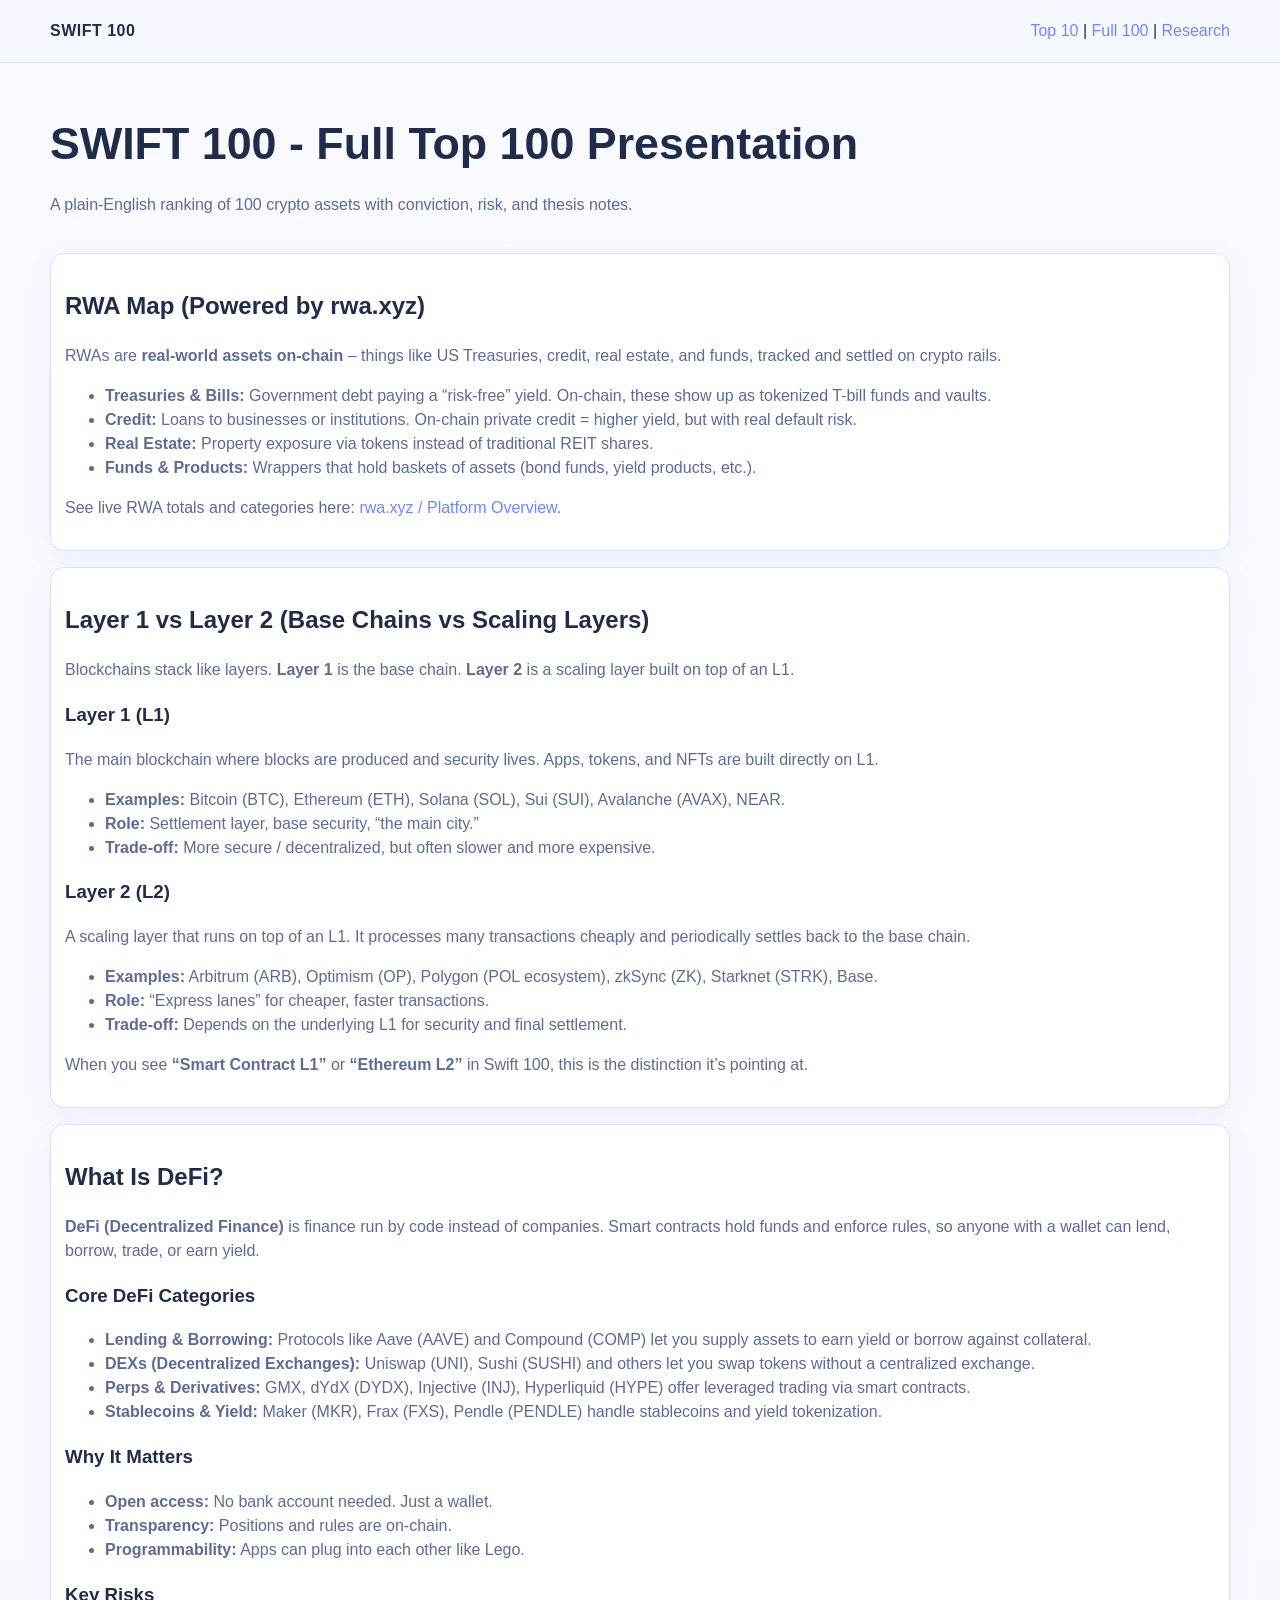
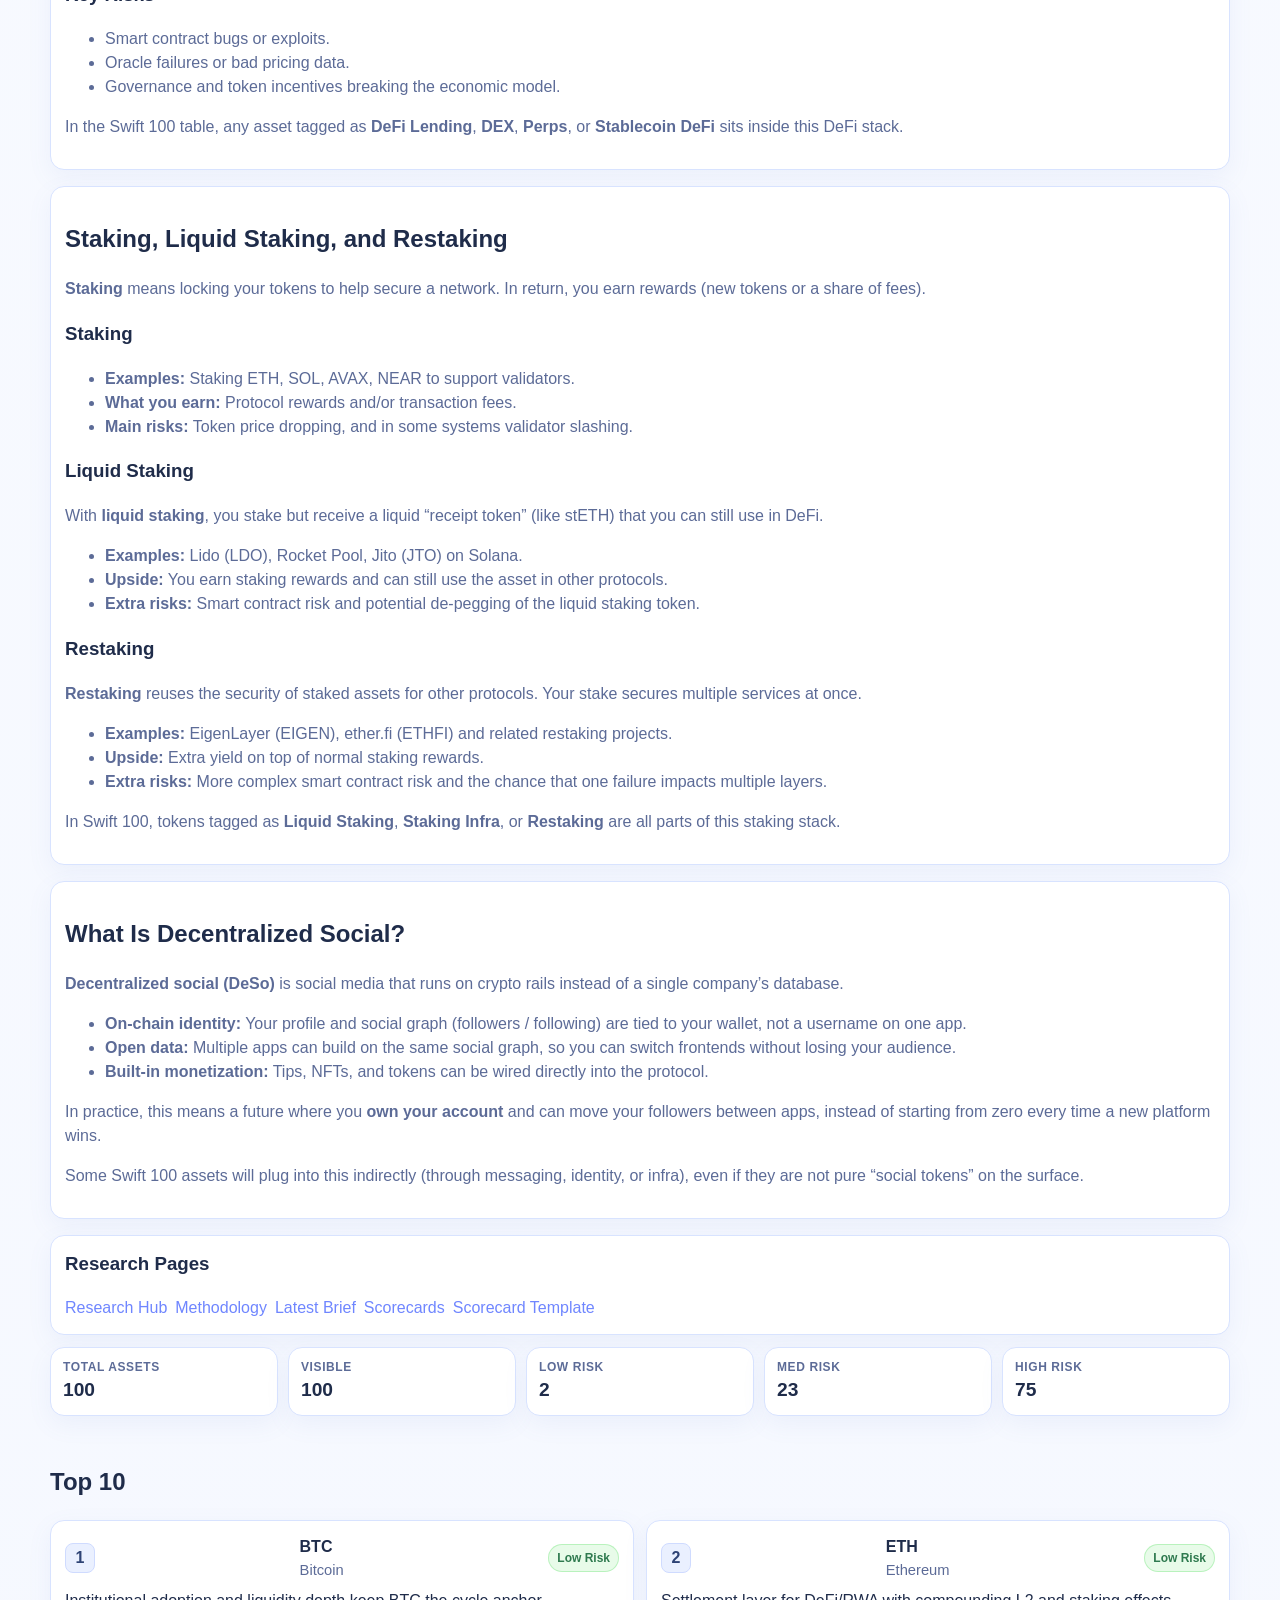
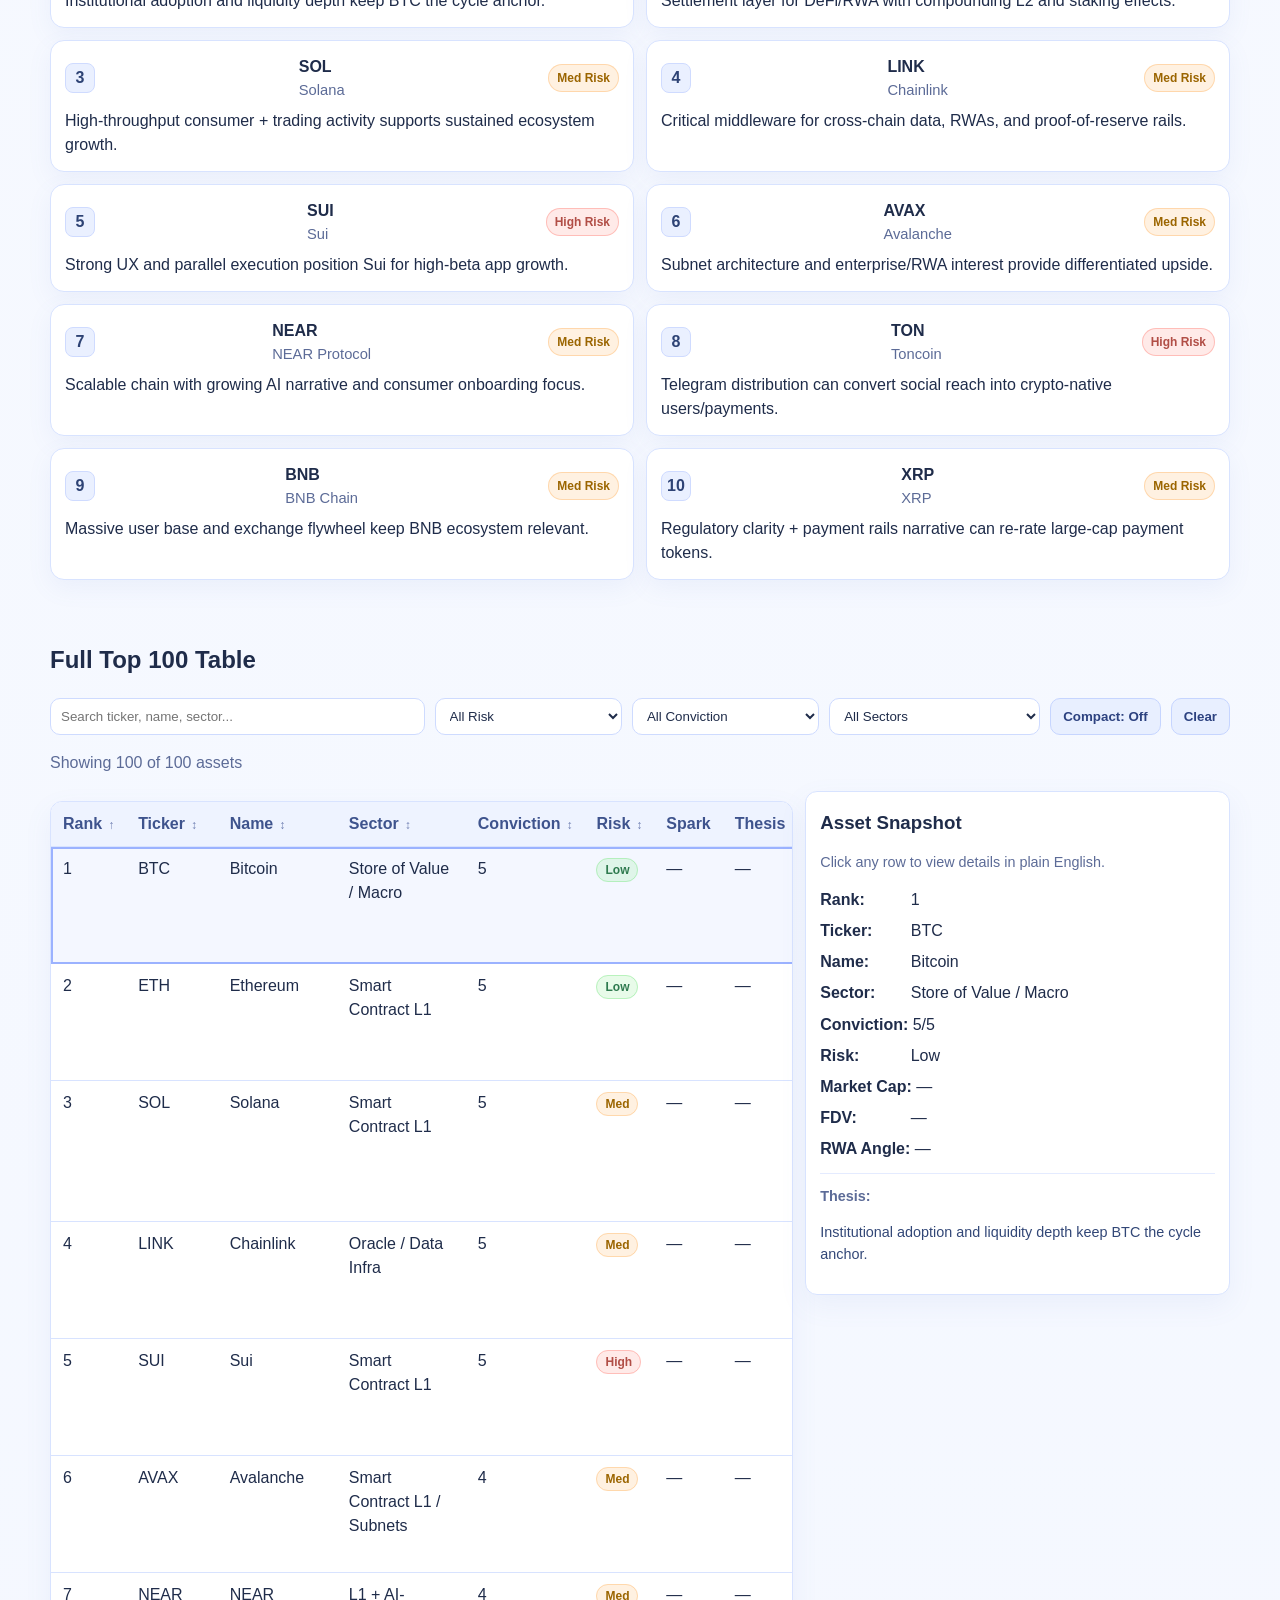
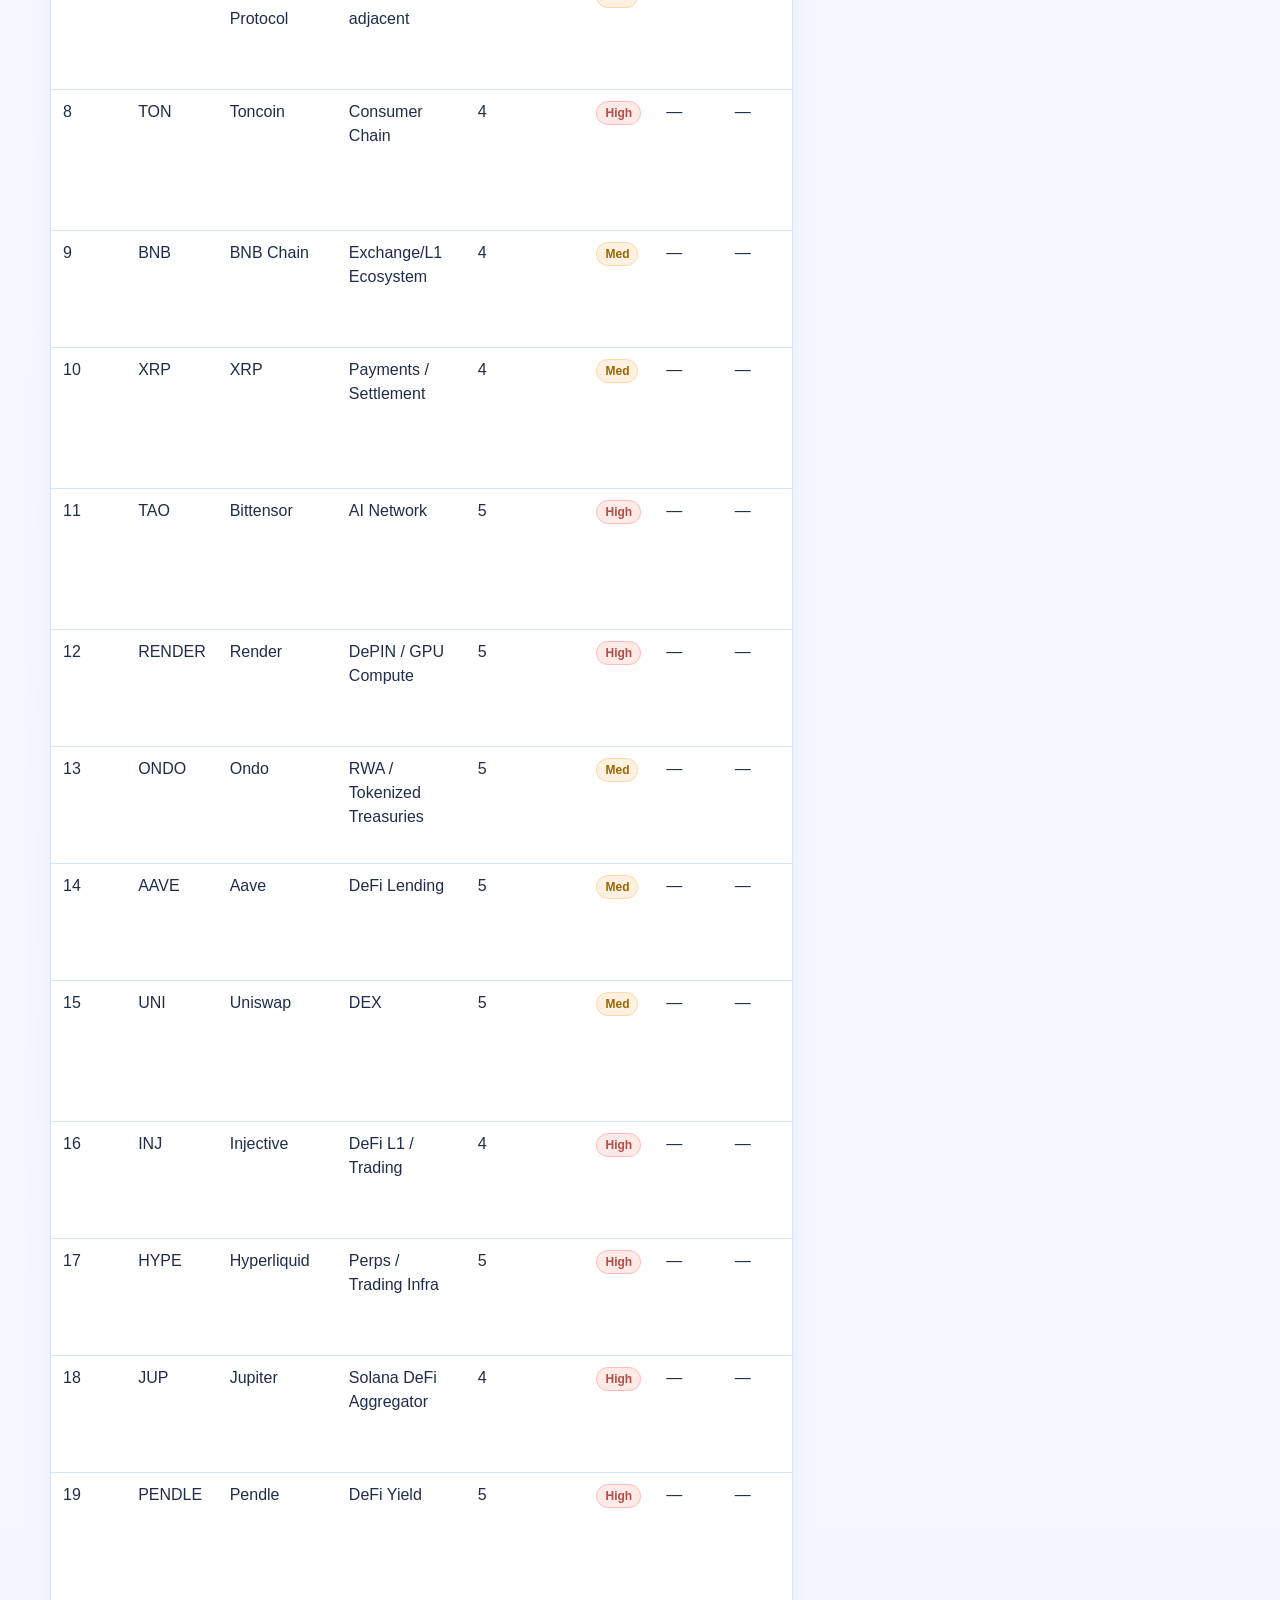
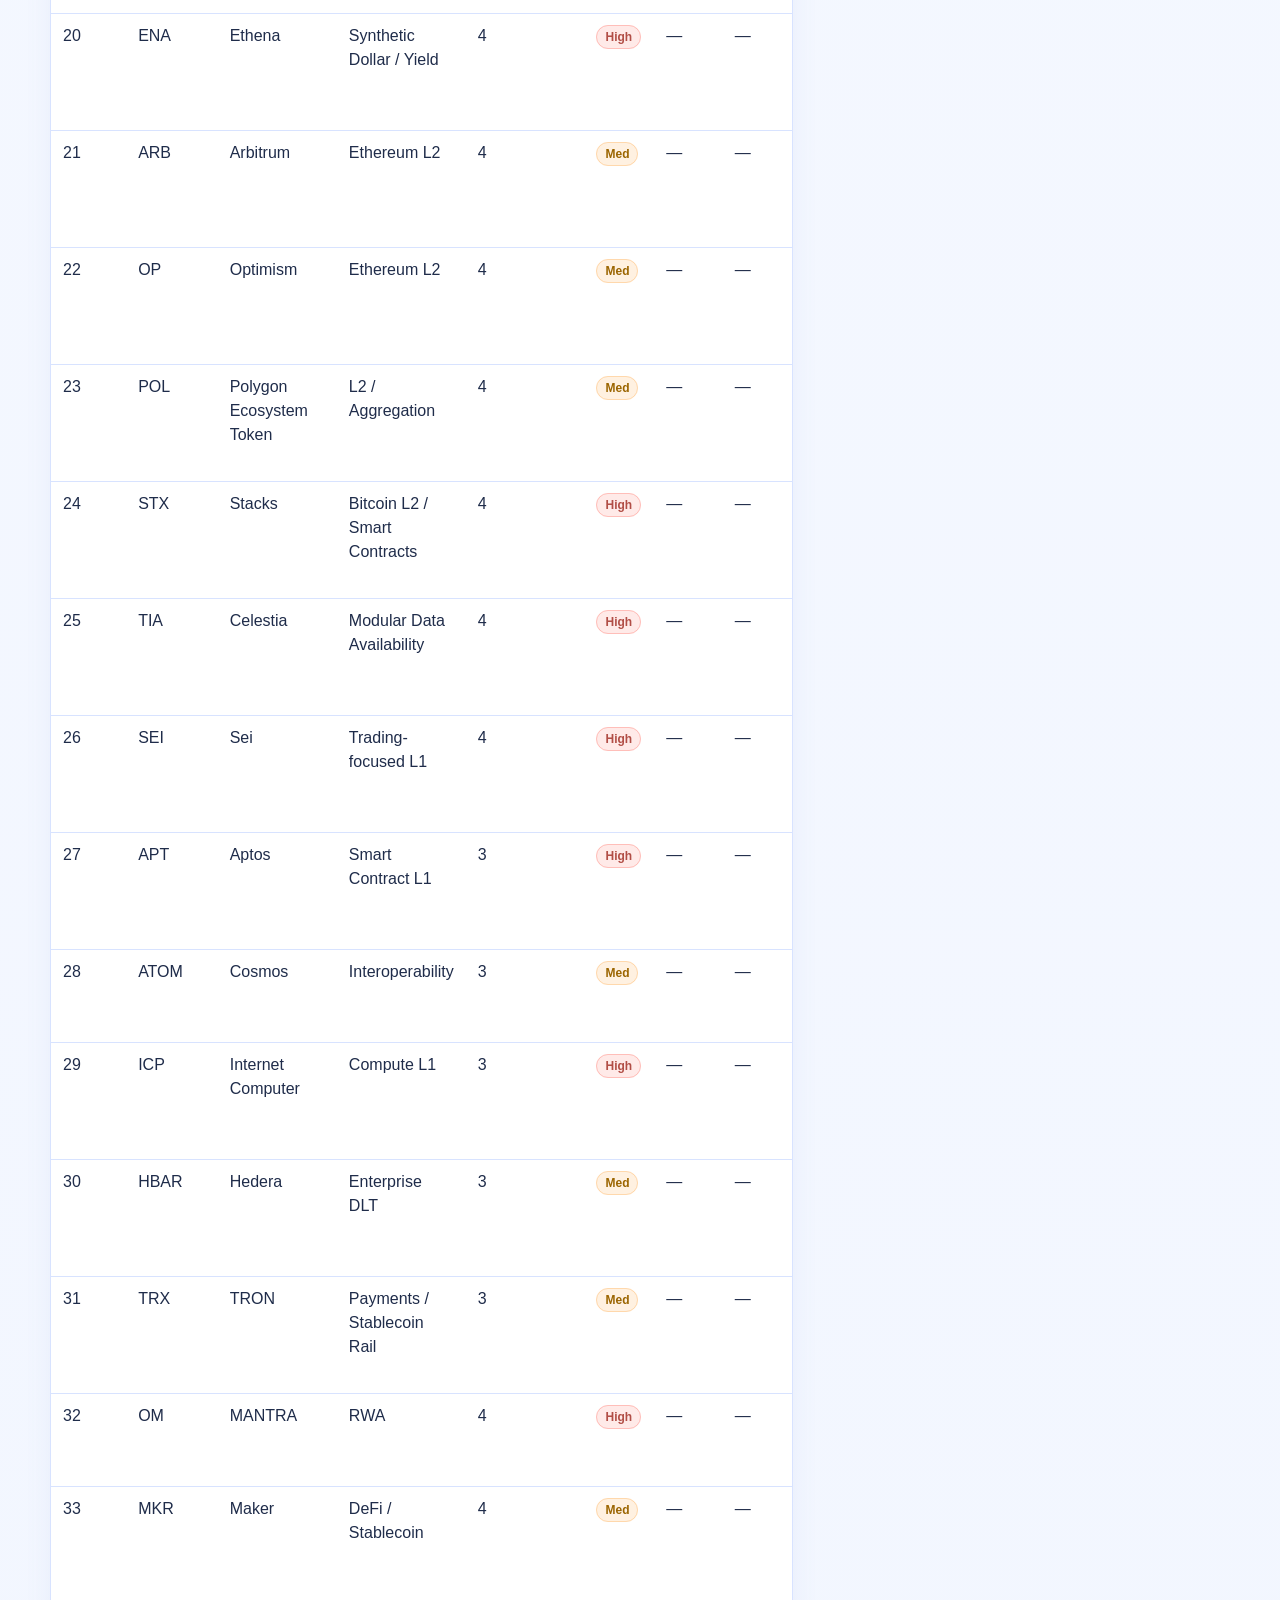
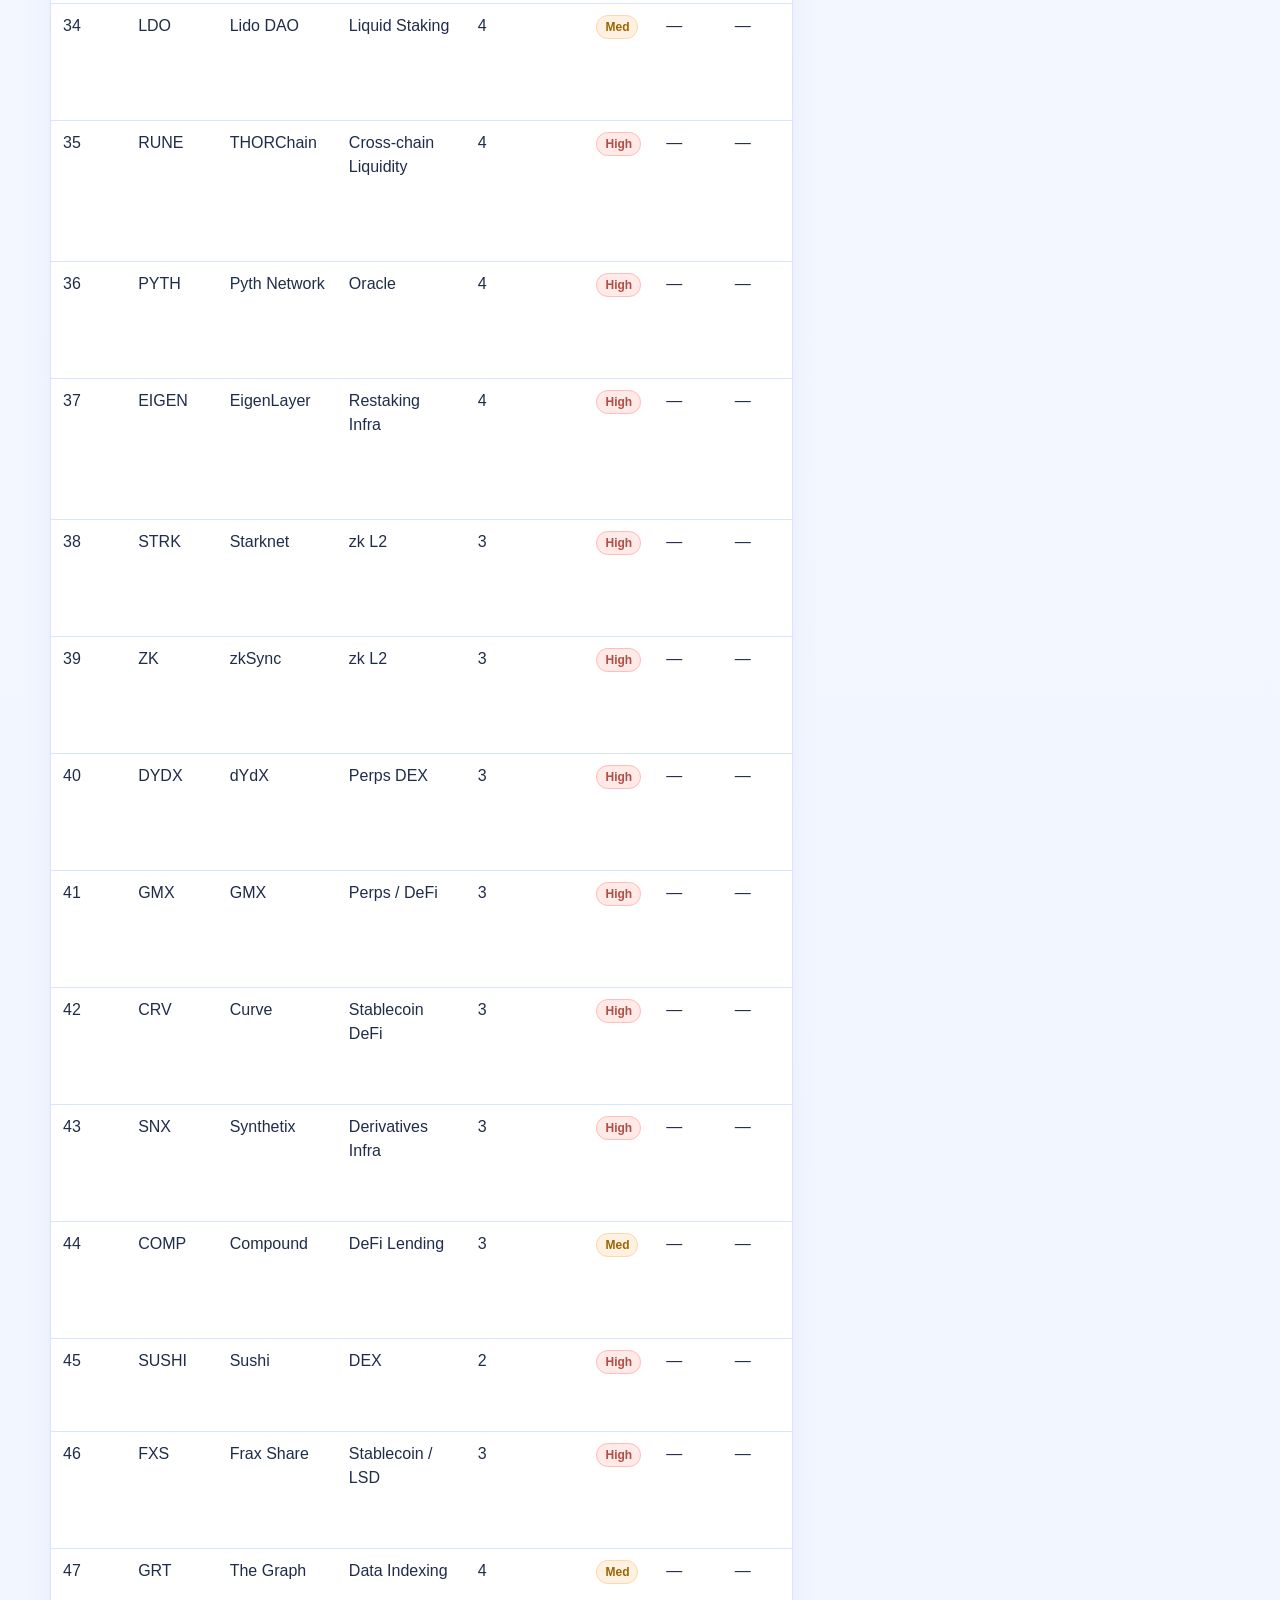
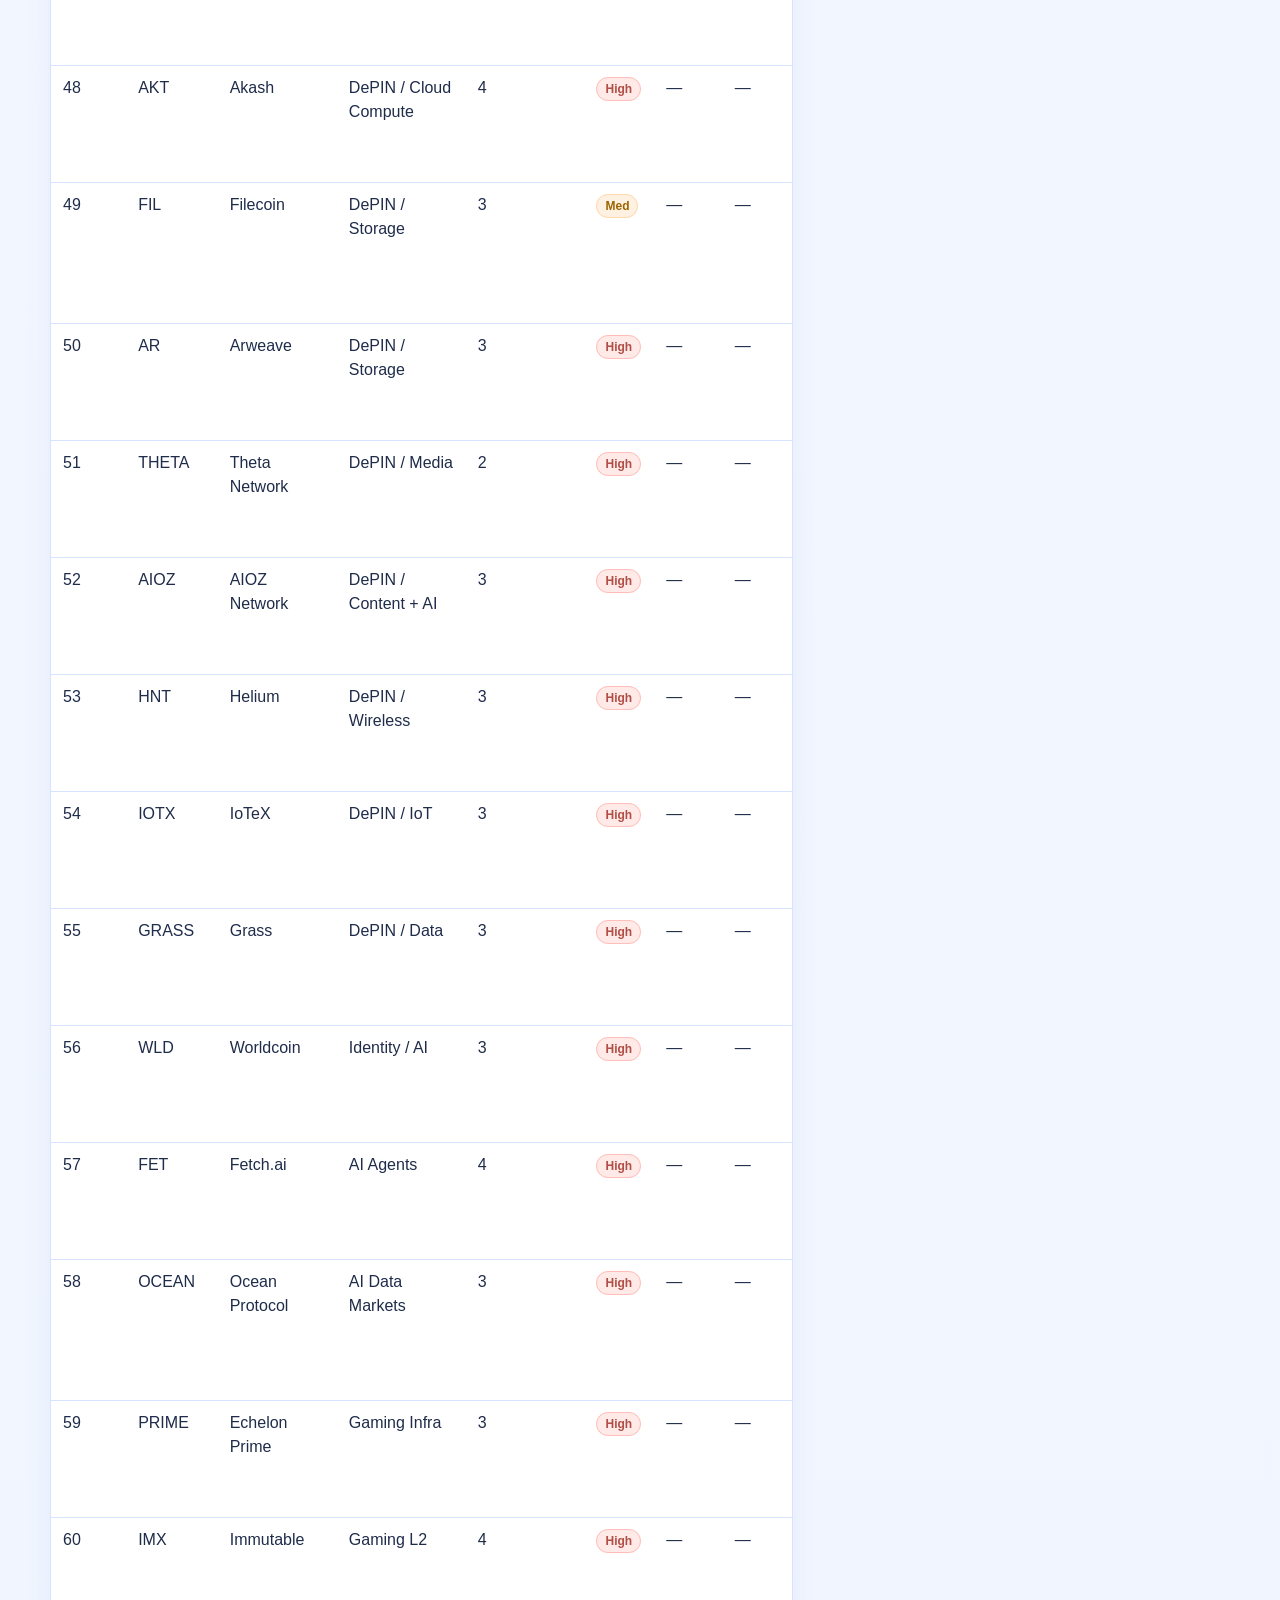
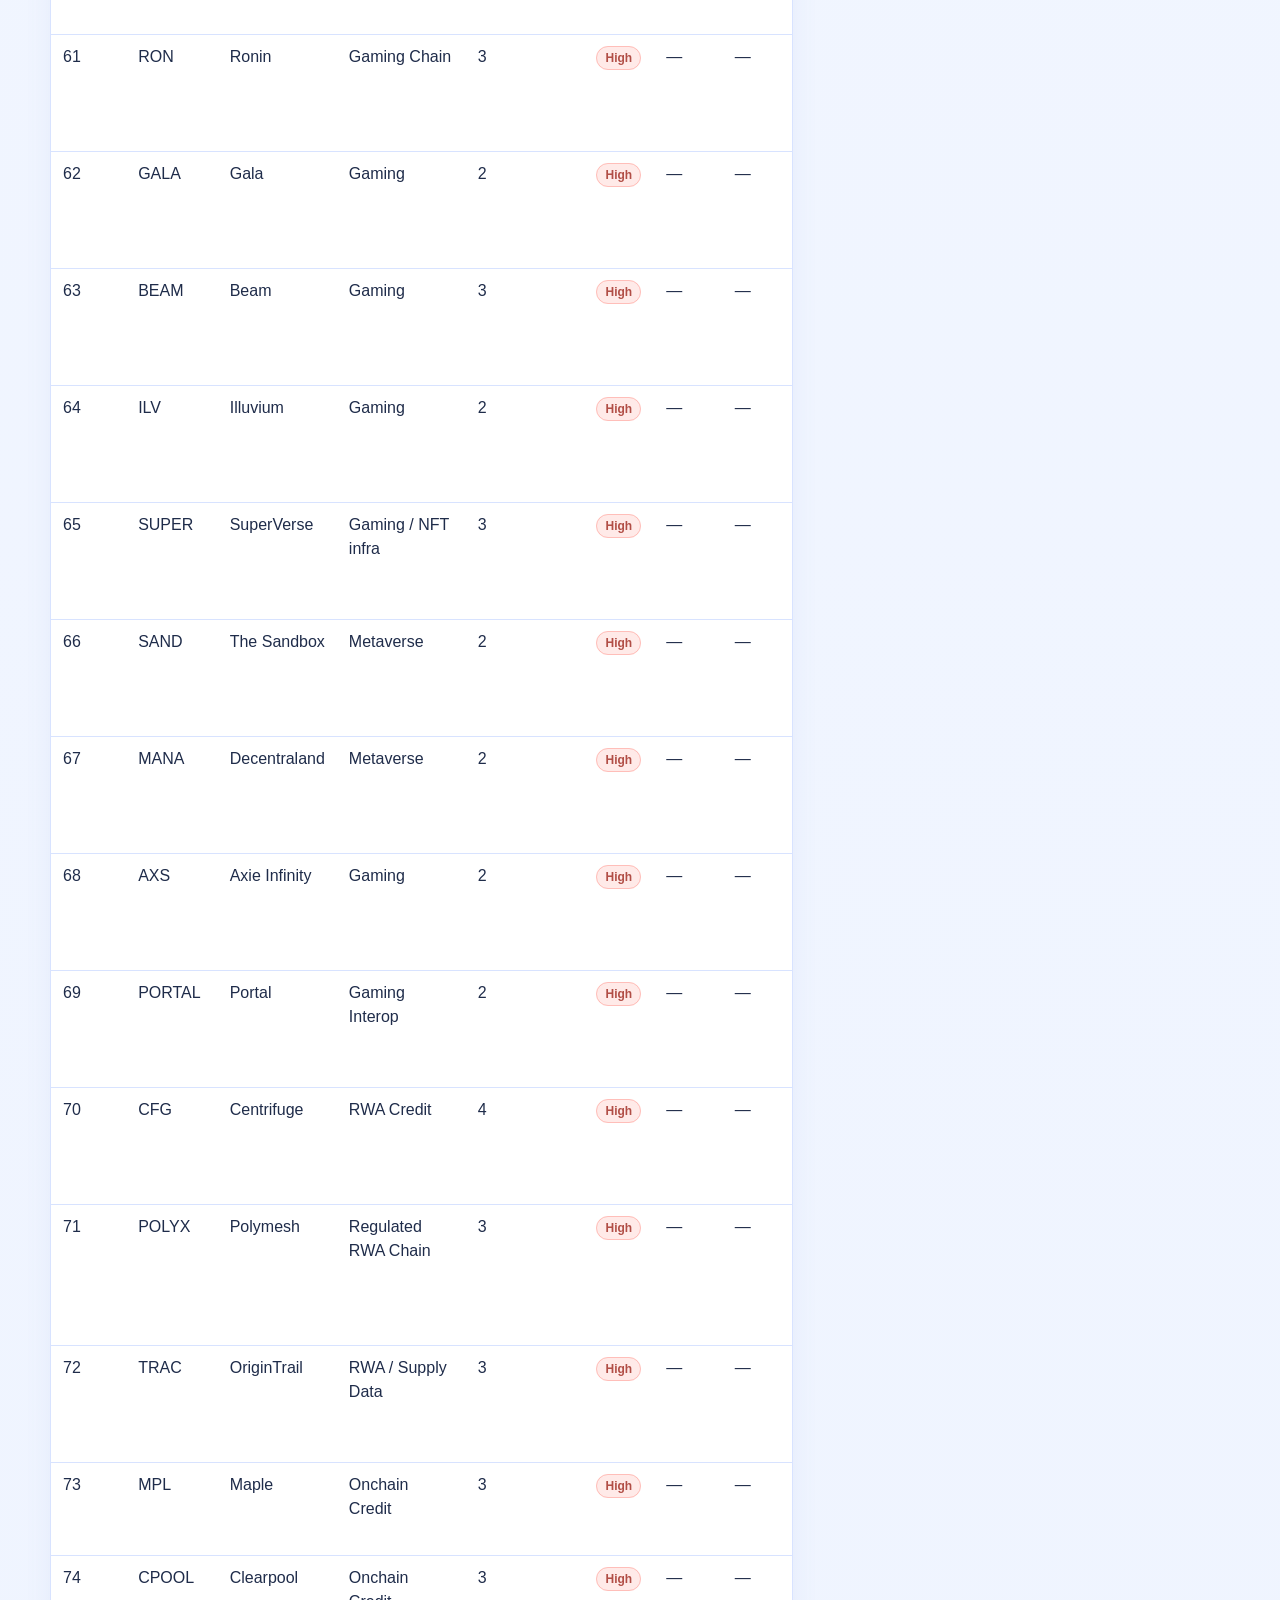
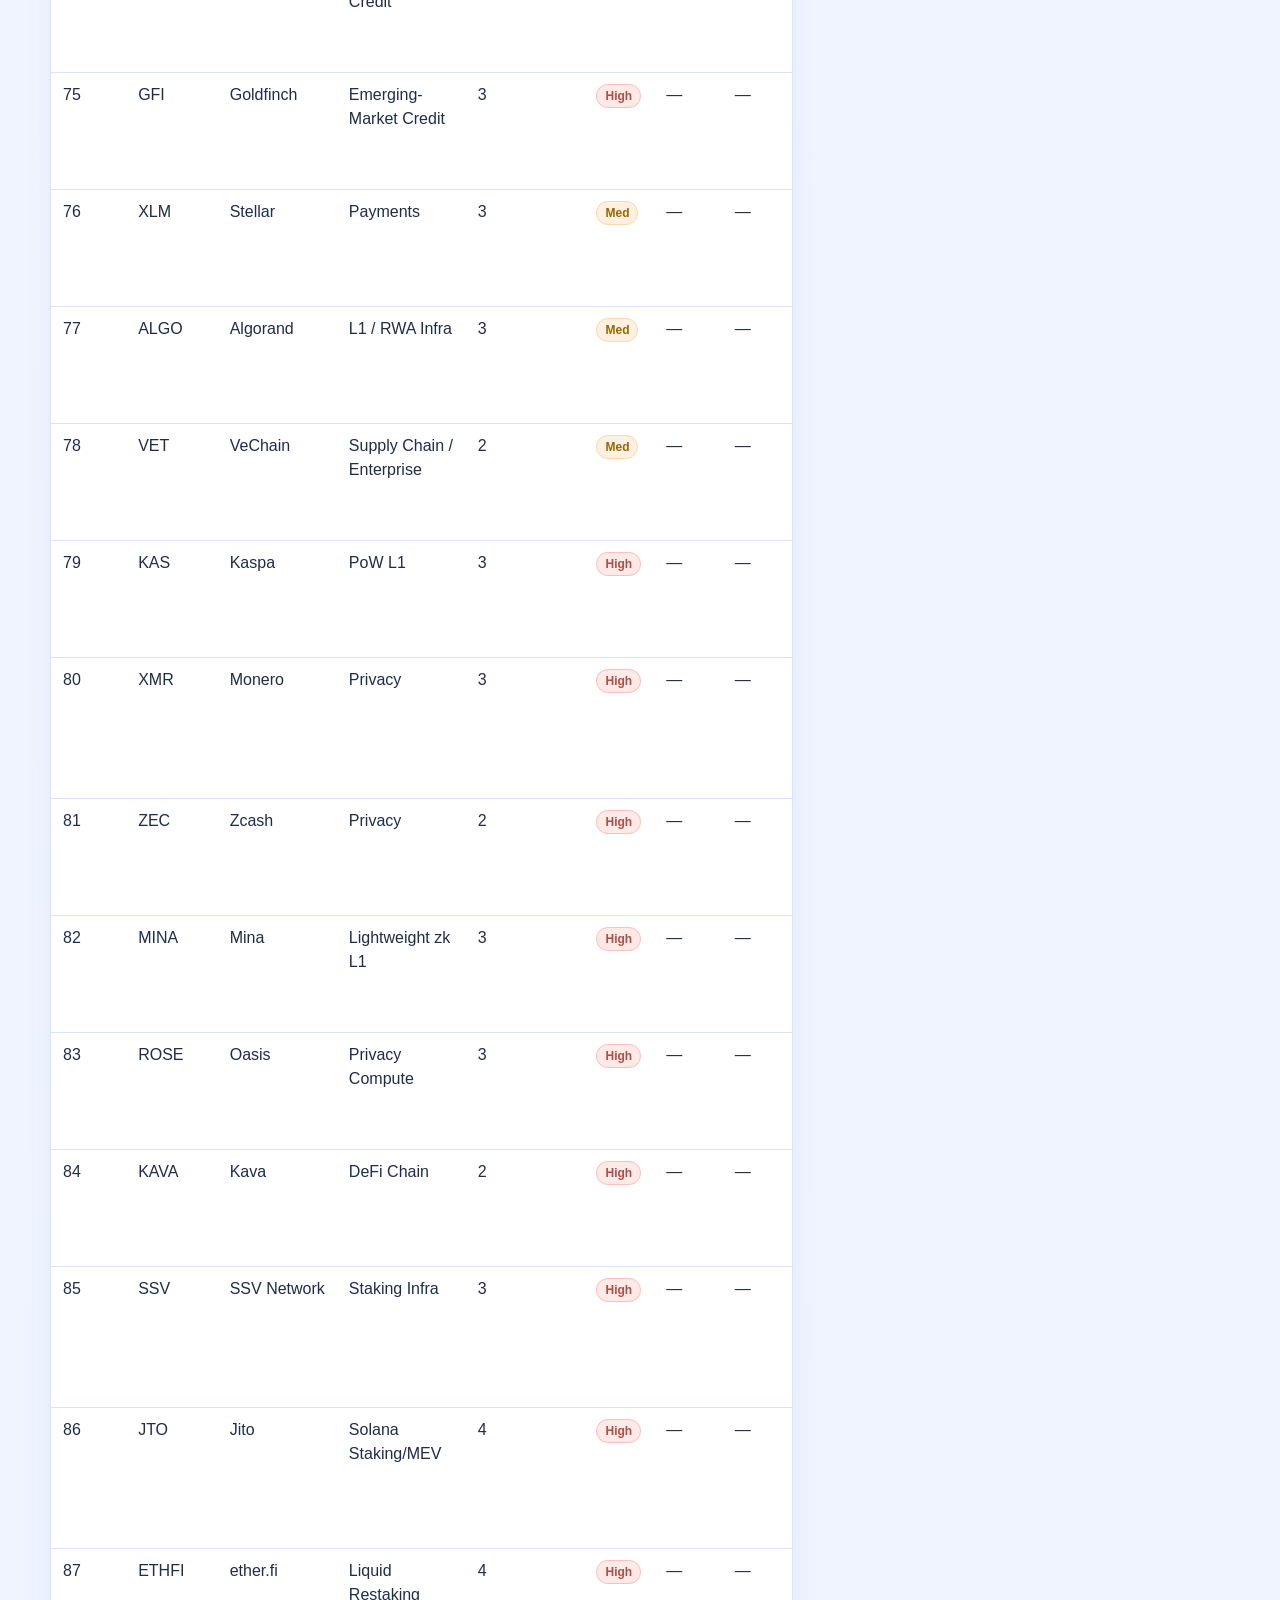
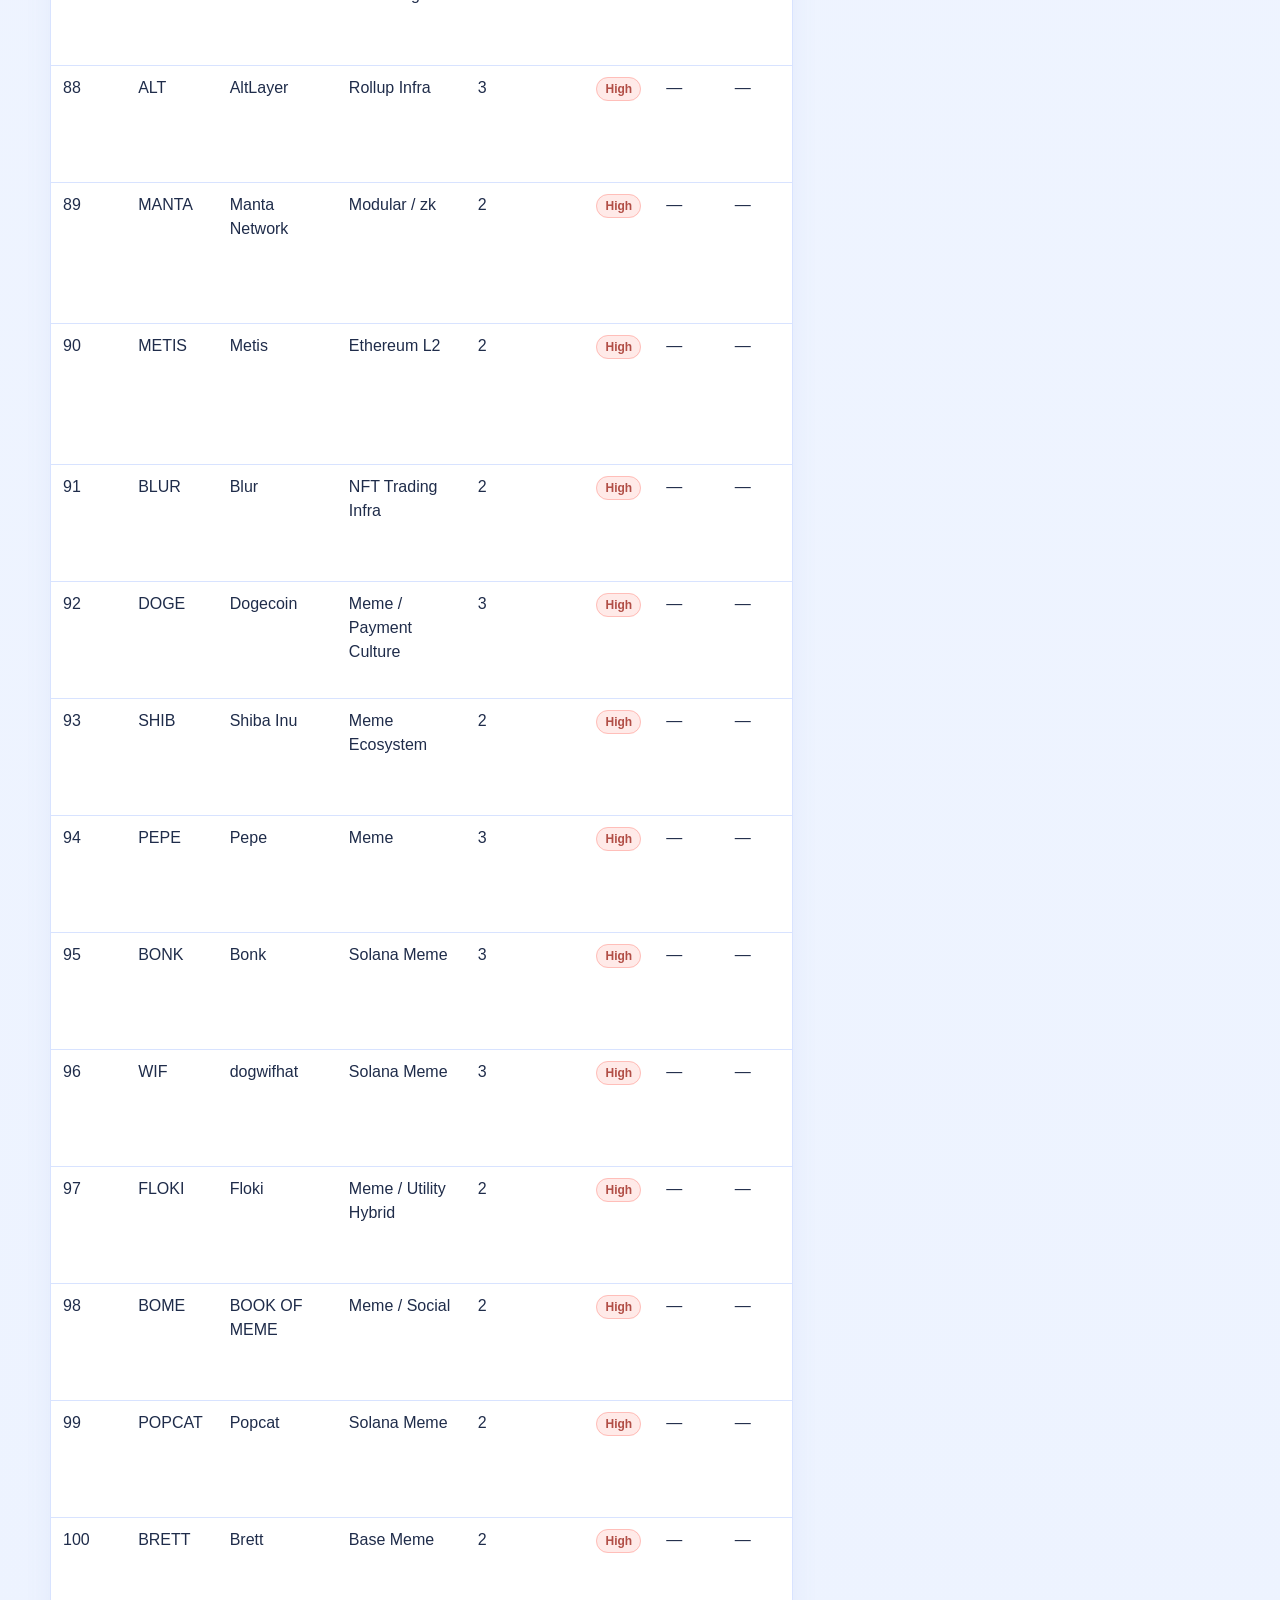
==== commit 3526c9c7: "Fix thesis panel + sorting after price columns" ====
--- a/index.html
+++ b/index.html
@@ -27,11 +27,7 @@
 <body>
 <header class="nav"><div class="container navin"><div class="brand">SWIFT 100</div><nav><a href="#top10">Top 10</a> | <a href="#full100">Full 100</a> | <a href="./research/">Research</a></nav></div></header>
 <main class="container">
-<<<<<<< HEAD
 <section class="hero"><h1>SWIFT 100 - Full Top 100 Presentation</h1><p class="muted">A plain-English ranking of 100 crypto assets with conviction, risk, and thesis notes.</p></section><section class="card" id="rwa-overview" style="margin-bottom:16px"><h2>RWA Map (Powered by rwa.xyz)</h2><p class="muted">RWAs are <strong>real-world assets on-chain</strong> – things like US Treasuries, credit, real estate, and funds, tracked and settled on crypto rails.</p><ul class="muted"><li><strong>Treasuries &amp; Bills:</strong> Government debt paying a “risk-free” yield. On-chain, these show up as tokenized T-bill funds and vaults.</li><li><strong>Credit:</strong> Loans to businesses or institutions. On-chain private credit = higher yield, but with real default risk.</li><li><strong>Real Estate:</strong> Property exposure via tokens instead of traditional REIT shares.</li><li><strong>Funds &amp; Products:</strong> Wrappers that hold baskets of assets (bond funds, yield products, etc.).</li></ul><p class="muted">See live RWA totals and categories here: <a href="https://app.rwa.xyz/platform-overview" target="_blank" rel="noreferrer">rwa.xyz / Platform Overview</a>.</p></section><section class="card" id="layers" style="margin-bottom:16px;"><h2>Layer 1 vs Layer 2 (Base Chains vs Scaling Layers)</h2><p class="muted">Blockchains stack like layers. <strong>Layer 1</strong> is the base chain. <strong>Layer 2</strong> is a scaling layer built on top of an L1.</p><h3>Layer 1 (L1)</h3><p class="muted">The main blockchain where blocks are produced and security lives. Apps, tokens, and NFTs are built directly on L1.</p><ul class="muted"><li><strong>Examples:</strong> Bitcoin (BTC), Ethereum (ETH), Solana (SOL), Sui (SUI), Avalanche (AVAX), NEAR.</li><li><strong>Role:</strong> Settlement layer, base security, “the main city.”</li><li><strong>Trade-off:</strong> More secure / decentralized, but often slower and more expensive.</li></ul><h3>Layer 2 (L2)</h3><p class="muted">A scaling layer that runs on top of an L1. It processes many transactions cheaply and periodically settles back to the base chain.</p><ul class="muted"><li><strong>Examples:</strong> Arbitrum (ARB), Optimism (OP), Polygon (POL ecosystem), zkSync (ZK), Starknet (STRK), Base.</li><li><strong>Role:</strong> “Express lanes” for cheaper, faster transactions.</li><li><strong>Trade-off:</strong> Depends on the underlying L1 for security and final settlement.</li></ul><p class="muted">When you see <strong>“Smart Contract L1”</strong> or <strong>“Ethereum L2”</strong> in Swift 100, this is the distinction it’s pointing at.</p></section><section class="card" id="defi" style="margin-bottom:16px;"><h2>What Is DeFi?</h2><p class="muted"><strong>DeFi (Decentralized Finance)</strong> is finance run by code instead of companies. Smart contracts hold funds and enforce rules, so anyone with a wallet can lend, borrow, trade, or earn yield.</p><h3>Core DeFi Categories</h3><ul class="muted"><li><strong>Lending &amp; Borrowing:</strong> Protocols like Aave (AAVE) and Compound (COMP) let you supply assets to earn yield or borrow against collateral.</li><li><strong>DEXs (Decentralized Exchanges):</strong> Uniswap (UNI), Sushi (SUSHI) and others let you swap tokens without a centralized exchange.</li><li><strong>Perps &amp; Derivatives:</strong> GMX, dYdX (DYDX), Injective (INJ), Hyperliquid (HYPE) offer leveraged trading via smart contracts.</li><li><strong>Stablecoins &amp; Yield:</strong> Maker (MKR), Frax (FXS), Pendle (PENDLE) handle stablecoins and yield tokenization.</li></ul><h3>Why It Matters</h3><ul class="muted"><li><strong>Open access:</strong> No bank account needed. Just a wallet.</li><li><strong>Transparency:</strong> Positions and rules are on-chain.</li><li><strong>Programmability:</strong> Apps can plug into each other like Lego.</li></ul><h3>Key Risks</h3><ul class="muted"><li>Smart contract bugs or exploits.</li><li>Oracle failures or bad pricing data.</li><li>Governance and token incentives breaking the economic model.</li></ul><p class="muted">In the Swift 100 table, any asset tagged as <strong>DeFi Lending</strong>, <strong>DEX</strong>, <strong>Perps</strong>, or <strong>Stablecoin DeFi</strong> sits inside this DeFi stack.</p></section><section class="card" id="staking" style="margin-bottom:16px;"><h2>Staking, Liquid Staking, and Restaking</h2><p class="muted"><strong>Staking</strong> means locking your tokens to help secure a network. In return, you earn rewards (new tokens or a share of fees).</p><h3>Staking</h3><ul class="muted"><li><strong>Examples:</strong> Staking ETH, SOL, AVAX, NEAR to support validators.</li><li><strong>What you earn:</strong> Protocol rewards and/or transaction fees.</li><li><strong>Main risks:</strong> Token price dropping, and in some systems validator slashing.</li></ul><h3>Liquid Staking</h3><p class="muted">With <strong>liquid staking</strong>, you stake but receive a liquid “receipt token” (like stETH) that you can still use in DeFi.</p><ul class="muted"><li><strong>Examples:</strong> Lido (LDO), Rocket Pool, Jito (JTO) on Solana.</li><li><strong>Upside:</strong> You earn staking rewards and can still use the asset in other protocols.</li><li><strong>Extra risks:</strong> Smart contract risk and potential de-pegging of the liquid staking token.</li></ul><h3>Restaking</h3><p class="muted"><strong>Restaking</strong> reuses the security of staked assets for other protocols. Your stake secures multiple services at once.</p><ul class="muted"><li><strong>Examples:</strong> EigenLayer (EIGEN), ether.fi (ETHFI) and related restaking projects.</li><li><strong>Upside:</strong> Extra yield on top of normal staking rewards.</li><li><strong>Extra risks:</strong> More complex smart contract risk and the chance that one failure impacts multiple layers.</li></ul><p class="muted">In Swift 100, tokens tagged as <strong>Liquid Staking</strong>, <strong>Staking Infra</strong>, or <strong>Restaking</strong> are all parts of this staking stack.</p></section><section class="card" id="deso" style="margin-bottom:16px;"><h2>What Is Decentralized Social?</h2><p class="muted"><strong>Decentralized social (DeSo)</strong> is social media that runs on crypto rails instead of a single company’s database.</p><ul class="muted"><li><strong>On-chain identity:</strong> Your profile and social graph (followers / following) are tied to your wallet, not a username on one app.</li><li><strong>Open data:</strong> Multiple apps can build on the same social graph, so you can switch frontends without losing your audience.</li><li><strong>Built-in monetization:</strong> Tips, NFTs, and tokens can be wired directly into the protocol.</li></ul><p class="muted">In practice, this means a future where you <strong>own your account</strong> and can move your followers between apps, instead of starting from zero every time a new platform wins.</p><p class="muted">Some Swift 100 assets will plug into this indirectly (through messaging, identity, or infra), even if they are not pure “social tokens” on the surface.</p></section><section class="card" style="margin-bottom:12px"><h3 style="margin-top:0">Research Pages</h3><div style="display:flex;flex-wrap:wrap;gap:8px"><a href="./research/index.html">Research Hub</a><a href="./research/methodology.html">Methodology</a><a href="./research/alpha-briefs/2026-03-01.html">Latest Brief</a><a href="./research/scorecards/index.html">Scorecards</a><a href="./research/scorecards/template.html">Scorecard Template</a></div></section><section class="kpi" id="kpi"><article class="card"><div class="lbl">Total Assets</div><div class="val" id="kpiTotal">100</div></article><article class="card"><div class="lbl">Visible</div><div class="val" id="kpiVisible">100</div></article><article class="card"><div class="lbl">Low Risk</div><div class="val" id="kpiLow">0</div></article><article class="card"><div class="lbl">Med Risk</div><div class="val" id="kpiMed">0</div></article><article class="card"><div class="lbl">High Risk</div><div class="val" id="kpiHigh">0</div></article></section>
-=======
-<section class="hero"><h1>SWIFT 100 - Full Top 100 Presentation</h1><p class="muted">A plain-English ranking of 100 crypto assets with conviction, risk, and thesis notes.</p></section><section class="card" id="rwa-overview" style="margin-bottom:16px"><h2>RWA Map (Powered by rwa.xyz)</h2><p class="muted">RWAs are <strong>real-world assets on-chain</strong> – things like US Treasuries, credit, real estate, and funds, tracked and settled on crypto rails.</p><ul class="muted"><li><strong>Treasuries &amp; Bills:</strong> Government debt paying a “risk-free” yield. On-chain, these show up as tokenized T-bill funds and vaults.</li><li><strong>Credit:</strong> Loans to businesses or institutions. On-chain private credit = higher yield, but with real default risk.</li><li><strong>Real Estate:</strong> Property exposure via tokens instead of traditional REIT shares.</li><li><strong>Funds &amp; Products:</strong> Wrappers that hold baskets of assets (bond funds, yield products, etc.).</li></ul><p class="muted">See live RWA totals and categories here: <a href="https://app.rwa.xyz/platform-overview" target="_blank" rel="noreferrer">rwa.xyz / Platform Overview</a>.</p></section><section class="card" style="margin-bottom:12px"><h3 style="margin-top:0">Research Pages</h3><div style="display:flex;flex-wrap:wrap;gap:8px"><a href="./research/index.html">Research Hub</a><a href="./research/methodology.html">Methodology</a><a href="./research/alpha-briefs/2026-03-01.html">Latest Brief</a><a href="./research/scorecards/index.html">Scorecards</a><a href="./research/scorecards/template.html">Scorecard Template</a></div></section><section class="kpi" id="kpi"><article class="card"><div class="lbl">Total Assets</div><div class="val" id="kpiTotal">100</div></article><article class="card"><div class="lbl">Visible</div><div class="val" id="kpiVisible">100</div></article><article class="card"><div class="lbl">Low Risk</div><div class="val" id="kpiLow">0</div></article><article class="card"><div class="lbl">Med Risk</div><div class="val" id="kpiMed">0</div></article><article class="card"><div class="lbl">High Risk</div><div class="val" id="kpiHigh">0</div></article></section>
->>>>>>> 65a752067426684f5092f93de5c91a05a21f4d58
 <section id="top10" class="section"><h2>Top 10</h2><div class="grid"><article class="card"><div class="row"><span class="rank">1</span><div><div class="ticker">BTC</div><div class="name">Bitcoin</div></div><span class="pill low">Low Risk</span></div><p class="thesis">Institutional adoption and liquidity depth keep BTC the cycle anchor.</p></article><article class="card"><div class="row"><span class="rank">2</span><div><div class="ticker">ETH</div><div class="name">Ethereum</div></div><span class="pill low">Low Risk</span></div><p class="thesis">Settlement layer for DeFi/RWA with compounding L2 and staking effects.</p></article><article class="card"><div class="row"><span class="rank">3</span><div><div class="ticker">SOL</div><div class="name">Solana</div></div><span class="pill med">Med Risk</span></div><p class="thesis">High-throughput consumer + trading activity supports sustained ecosystem growth.</p></article><article class="card"><div class="row"><span class="rank">4</span><div><div class="ticker">LINK</div><div class="name">Chainlink</div></div><span class="pill med">Med Risk</span></div><p class="thesis">Critical middleware for cross-chain data, RWAs, and proof-of-reserve rails.</p></article><article class="card"><div class="row"><span class="rank">5</span><div><div class="ticker">SUI</div><div class="name">Sui</div></div><span class="pill high">High Risk</span></div><p class="thesis">Strong UX and parallel execution position Sui for high-beta app growth.</p></article><article class="card"><div class="row"><span class="rank">6</span><div><div class="ticker">AVAX</div><div class="name">Avalanche</div></div><span class="pill med">Med Risk</span></div><p class="thesis">Subnet architecture and enterprise/RWA interest provide differentiated upside.</p></article><article class="card"><div class="row"><span class="rank">7</span><div><div class="ticker">NEAR</div><div class="name">NEAR Protocol</div></div><span class="pill med">Med Risk</span></div><p class="thesis">Scalable chain with growing AI narrative and consumer onboarding focus.</p></article><article class="card"><div class="row"><span class="rank">8</span><div><div class="ticker">TON</div><div class="name">Toncoin</div></div><span class="pill high">High Risk</span></div><p class="thesis">Telegram distribution can convert social reach into crypto-native users/payments.</p></article><article class="card"><div class="row"><span class="rank">9</span><div><div class="ticker">BNB</div><div class="name">BNB Chain</div></div><span class="pill med">Med Risk</span></div><p class="thesis">Massive user base and exchange flywheel keep BNB ecosystem relevant.</p></article><article class="card"><div class="row"><span class="rank">10</span><div><div class="ticker">XRP</div><div class="name">XRP</div></div><span class="pill med">Med Risk</span></div><p class="thesis">Regulatory clarity + payment rails narrative can re-rate large-cap payment tokens.</p></article></div></section>
 <section id="full100" class="section"><h2>Full Top 100 Table</h2><div class="toolbar"><input id="searchInput" type="text" placeholder="Search ticker, name, sector..."/><select id="riskFilter"><option value="">All Risk</option><option value="Low">Low</option><option value="Med">Med</option><option value="High">High</option></select><select id="convFilter"><option value="">All Conviction</option><option value="5">5</option><option value="4">4+</option><option value="3">3+</option></select><select id="sectorFilter"><option value="">All Sectors</option></select><button id="compactToggle" type="button">Compact: Off</button><button id="clearFilters" type="button">Clear</button></div><p class="muted" id="showingText">Showing 100 of 100 assets</p><div class="table-layout"><div class="table-wrap"><table id="swiftTable"><thead><tr><th class="sortable" data-sort="rank">Rank</th><th class="sortable" data-sort="ticker">Ticker</th><th class="sortable" data-sort="name">Name</th><th class="sortable" data-sort="sector">Sector</th><th class="sortable" data-sort="conviction">Conviction</th><th class="sortable" data-sort="risk">Risk</th><th>Spark</th><th class="sortable" data-sort="thesis">Thesis</th></tr></thead><tbody><tr><td>1</td><td>BTC</td><td>Bitcoin</td><td>Store of Value / Macro</td><td>5</td><td><span class="pill low">Low</span></td><td>Institutional adoption and liquidity depth keep BTC the cycle anchor.</td></tr><tr><td>2</td><td>ETH</td><td>Ethereum</td><td>Smart Contract L1</td><td>5</td><td><span class="pill low">Low</span></td><td>Settlement layer for DeFi/RWA with compounding L2 and staking effects.</td></tr><tr><td>3</td><td>SOL</td><td>Solana</td><td>Smart Contract L1</td><td>5</td><td><span class="pill med">Med</span></td><td>High-throughput consumer + trading activity supports sustained ecosystem growth.</td></tr><tr><td>4</td><td>LINK</td><td>Chainlink</td><td>Oracle / Data Infra</td><td>5</td><td><span class="pill med">Med</span></td><td>Critical middleware for cross-chain data, RWAs, and proof-of-reserve rails.</td></tr><tr><td>5</td><td>SUI</td><td>Sui</td><td>Smart Contract L1</td><td>5</td><td><span class="pill high">High</span></td><td>Strong UX and parallel execution position Sui for high-beta app growth.</td></tr><tr><td>6</td><td>AVAX</td><td>Avalanche</td><td>Smart Contract L1 / Subnets</td><td>4</td><td><span class="pill med">Med</span></td><td>Subnet architecture and enterprise/RWA interest provide differentiated upside.</td></tr><tr><td>7</td><td>NEAR</td><td>NEAR Protocol</td><td>L1 + AI-adjacent</td><td>4</td><td><span class="pill med">Med</span></td><td>Scalable chain with growing AI narrative and consumer onboarding focus.</td></tr><tr><td>8</td><td>TON</td><td>Toncoin</td><td>Consumer Chain</td><td>4</td><td><span class="pill high">High</span></td><td>Telegram distribution can convert social reach into crypto-native users/payments.</td></tr><tr><td>9</td><td>BNB</td><td>BNB Chain</td><td>Exchange/L1 Ecosystem</td><td>4</td><td><span class="pill med">Med</span></td><td>Massive user base and exchange flywheel keep BNB ecosystem relevant.</td></tr><tr><td>10</td><td>XRP</td><td>XRP</td><td>Payments / Settlement</td><td>4</td><td><span class="pill med">Med</span></td><td>Regulatory clarity + payment rails narrative can re-rate large-cap payment tokens.</td></tr><tr><td>11</td><td>TAO</td><td>Bittensor</td><td>AI Network</td><td>5</td><td><span class="pill high">High</span></td><td>Decentralized AI incentive layer remains one of the strongest AI-crypto bets.</td></tr><tr><td>12</td><td>RENDER</td><td>Render</td><td>DePIN / GPU Compute</td><td>5</td><td><span class="pill high">High</span></td><td>GPU marketplace benefits directly from AI compute demand growth.</td></tr><tr><td>13</td><td>ONDO</td><td>Ondo</td><td>RWA / Tokenized Treasuries</td><td>5</td><td><span class="pill med">Med</span></td><td>Clear product-market fit in compliant onchain yield and tokenized securities.</td></tr><tr><td>14</td><td>AAVE</td><td>Aave</td><td>DeFi Lending</td><td>5</td><td><span class="pill med">Med</span></td><td>Blue-chip lending protocol with resilient revenue and multichain expansion.</td></tr><tr><td>15</td><td>UNI</td><td>Uniswap</td><td>DEX</td><td>5</td><td><span class="pill med">Med</span></td><td>Dominant decentralized exchange with durable liquidity network effects.</td></tr><tr><td>16</td><td>INJ</td><td>Injective</td><td>DeFi L1 / Trading</td><td>4</td><td><span class="pill high">High</span></td><td>Trading-specialized chain with strong narrative leverage in derivatives growth.</td></tr><tr><td>17</td><td>HYPE</td><td>Hyperliquid</td><td>Perps / Trading Infra</td><td>5</td><td><span class="pill high">High</span></td><td>Onchain perps growth and sticky trader liquidity drive asymmetric upside.</td></tr><tr><td>18</td><td>JUP</td><td>Jupiter</td><td>Solana DeFi Aggregator</td><td>4</td><td><span class="pill high">High</span></td><td>Solana routing/liquidity hub with strong product velocity and user mindshare.</td></tr><tr><td>19</td><td>PENDLE</td><td>Pendle</td><td>DeFi Yield</td><td>5</td><td><span class="pill high">High</span></td><td>Yield tokenization becomes more valuable as onchain rates and RWAs expand.</td></tr><tr><td>20</td><td>ENA</td><td>Ethena</td><td>Synthetic Dollar / Yield</td><td>4</td><td><span class="pill high">High</span></td><td>Scalable stable-yield product can capture large liquidity during risk-on phases.</td></tr><tr><td>21</td><td>ARB</td><td>Arbitrum</td><td>Ethereum L2</td><td>4</td><td><span class="pill med">Med</span></td><td>Leading L2 ecosystem with broad app coverage and institutional relevance.</td></tr><tr><td>22</td><td>OP</td><td>Optimism</td><td>Ethereum L2</td><td>4</td><td><span class="pill med">Med</span></td><td>Superchain strategy may compound adoption through shared infrastructure.</td></tr><tr><td>23</td><td>POL</td><td>Polygon Ecosystem Token</td><td>L2 / Aggregation</td><td>4</td><td><span class="pill med">Med</span></td><td>Broad enterprise footprint plus migration to modular scaling stack.</td></tr><tr><td>24</td><td>STX</td><td>Stacks</td><td>Bitcoin L2 / Smart Contracts</td><td>4</td><td><span class="pill high">High</span></td><td>BTC-linked smart-contract demand offers unique upside in Bitcoin cycle strength.</td></tr><tr><td>25</td><td>TIA</td><td>Celestia</td><td>Modular Data Availability</td><td>4</td><td><span class="pill high">High</span></td><td>Modular stack adoption can make DA tokens key infrastructure winners.</td></tr><tr><td>26</td><td>SEI</td><td>Sei</td><td>Trading-focused L1</td><td>4</td><td><span class="pill high">High</span></td><td>Performance-first positioning targets exchange-like onchain trading flows.</td></tr><tr><td>27</td><td>APT</td><td>Aptos</td><td>Smart Contract L1</td><td>3</td><td><span class="pill high">High</span></td><td>Strong funding/dev base with upside if consumer apps gain traction.</td></tr><tr><td>28</td><td>ATOM</td><td>Cosmos</td><td>Interoperability</td><td>3</td><td><span class="pill med">Med</span></td><td>Interchain architecture remains relevant as app-chains re-emerge.</td></tr><tr><td>29</td><td>ICP</td><td>Internet Computer</td><td>Compute L1</td><td>3</td><td><span class="pill high">High</span></td><td>Full-stack onchain compute model offers upside if dev adoption accelerates.</td></tr><tr><td>30</td><td>HBAR</td><td>Hedera</td><td>Enterprise DLT</td><td>3</td><td><span class="pill med">Med</span></td><td>Enterprise/governance model could outperform if regulated use cases expand.</td></tr><tr><td>31</td><td>TRX</td><td>TRON</td><td>Payments / Stablecoin Rail</td><td>3</td><td><span class="pill med">Med</span></td><td>Persistent stablecoin transfer demand supports TRON transaction utility.</td></tr><tr><td>32</td><td>OM</td><td>MANTRA</td><td>RWA</td><td>4</td><td><span class="pill high">High</span></td><td>High-beta RWA proxy with strong narrative sensitivity.</td></tr><tr><td>33</td><td>MKR</td><td>Maker</td><td>DeFi / Stablecoin</td><td>4</td><td><span class="pill med">Med</span></td><td>Cash-flow profile and treasury strategy make MKR a DeFi quality name.</td></tr><tr><td>34</td><td>LDO</td><td>Lido DAO</td><td>Liquid Staking</td><td>4</td><td><span class="pill med">Med</span></td><td>ETH staking dominance keeps LDO exposed to base-layer yield growth.</td></tr><tr><td>35</td><td>RUNE</td><td>THORChain</td><td>Cross-chain Liquidity</td><td>4</td><td><span class="pill high">High</span></td><td>Native cross-chain swaps are strategically valuable in fragmented liquidity markets.</td></tr><tr><td>36</td><td>PYTH</td><td>Pyth Network</td><td>Oracle</td><td>4</td><td><span class="pill high">High</span></td><td>Fast oracle rails increasingly critical for perps and low-latency DeFi.</td></tr><tr><td>37</td><td>EIGEN</td><td>EigenLayer</td><td>Restaking Infra</td><td>4</td><td><span class="pill high">High</span></td><td>Shared cryptoeconomic security can become a major middleware layer.</td></tr><tr><td>38</td><td>STRK</td><td>Starknet</td><td>zk L2</td><td>3</td><td><span class="pill high">High</span></td><td>zk stack upside remains significant if throughput + UX improve.</td></tr><tr><td>39</td><td>ZK</td><td>zkSync</td><td>zk L2</td><td>3</td><td><span class="pill high">High</span></td><td>zk rollup ecosystem can capture apps needing low-cost secure settlement.</td></tr><tr><td>40</td><td>DYDX</td><td>dYdX</td><td>Perps DEX</td><td>3</td><td><span class="pill high">High</span></td><td>Durable derivatives demand supports long-run onchain exchange thesis.</td></tr><tr><td>41</td><td>GMX</td><td>GMX</td><td>Perps / DeFi</td><td>3</td><td><span class="pill high">High</span></td><td>Real-yield trading model benefits from persistent speculative volume.</td></tr><tr><td>42</td><td>CRV</td><td>Curve</td><td>Stablecoin DeFi</td><td>3</td><td><span class="pill high">High</span></td><td>Stable liquidity infrastructure remains core to DeFi yield plumbing.</td></tr><tr><td>43</td><td>SNX</td><td>Synthetix</td><td>Derivatives Infra</td><td>3</td><td><span class="pill high">High</span></td><td>Protocol-level perps architecture offers leveraged upside if volumes return.</td></tr><tr><td>44</td><td>COMP</td><td>Compound</td><td>DeFi Lending</td><td>3</td><td><span class="pill med">Med</span></td><td>Blue-chip governance token with upside from institutional DeFi comeback.</td></tr><tr><td>45</td><td>SUSHI</td><td>Sushi</td><td>DEX</td><td>2</td><td><span class="pill high">High</span></td><td>Turnaround potential exists but execution risk remains elevated.</td></tr><tr><td>46</td><td>FXS</td><td>Frax Share</td><td>Stablecoin / LSD</td><td>3</td><td><span class="pill high">High</span></td><td>Multi-product stablecoin and LST stack gives optionality in DeFi rotation.</td></tr><tr><td>47</td><td>GRT</td><td>The Graph</td><td>Data Indexing</td><td>4</td><td><span class="pill med">Med</span></td><td>Indexing demand rises as onchain apps and AI agents require structured data.</td></tr><tr><td>48</td><td>AKT</td><td>Akash</td><td>DePIN / Cloud Compute</td><td>4</td><td><span class="pill high">High</span></td><td>Decentralized compute demand tracks AI model deployment growth.</td></tr><tr><td>49</td><td>FIL</td><td>Filecoin</td><td>DePIN / Storage</td><td>3</td><td><span class="pill med">Med</span></td><td>Persistent decentralized storage + compute integrations support utility recovery.</td></tr><tr><td>50</td><td>AR</td><td>Arweave</td><td>DePIN / Storage</td><td>3</td><td><span class="pill high">High</span></td><td>Permanent data storage thesis can re-rate with AI/data provenance demand.</td></tr><tr><td>51</td><td>THETA</td><td>Theta Network</td><td>DePIN / Media</td><td>2</td><td><span class="pill high">High</span></td><td>Edge media infra has upside if real distribution partnerships expand.</td></tr><tr><td>52</td><td>AIOZ</td><td>AIOZ Network</td><td>DePIN / Content + AI</td><td>3</td><td><span class="pill high">High</span></td><td>Combines distributed content delivery and AI narrative in one token.</td></tr><tr><td>53</td><td>HNT</td><td>Helium</td><td>DePIN / Wireless</td><td>3</td><td><span class="pill high">High</span></td><td>Wireless network token gains if real subscriber economics improve.</td></tr><tr><td>54</td><td>IOTX</td><td>IoTeX</td><td>DePIN / IoT</td><td>3</td><td><span class="pill high">High</span></td><td>Machine-to-machine data economy remains long-duration optionality bet.</td></tr><tr><td>55</td><td>GRASS</td><td>Grass</td><td>DePIN / Data</td><td>3</td><td><span class="pill high">High</span></td><td>Consumer-driven data sharing network aligns with AI data demand trend.</td></tr><tr><td>56</td><td>WLD</td><td>Worldcoin</td><td>Identity / AI</td><td>3</td><td><span class="pill high">High</span></td><td>Proof-of-personhood could become core primitive for agent-heavy internet.</td></tr><tr><td>57</td><td>FET</td><td>Fetch.ai</td><td>AI Agents</td><td>4</td><td><span class="pill high">High</span></td><td>Agent economy narrative gives FET strong upside in AI-crypto cycles.</td></tr><tr><td>58</td><td>OCEAN</td><td>Ocean Protocol</td><td>AI Data Markets</td><td>3</td><td><span class="pill high">High</span></td><td>Tokenized data marketplaces fit growing demand for permissioned AI datasets.</td></tr><tr><td>59</td><td>PRIME</td><td>Echelon Prime</td><td>Gaming Infra</td><td>3</td><td><span class="pill high">High</span></td><td>High-beta gaming infrastructure play with potential narrative reflexivity.</td></tr><tr><td>60</td><td>IMX</td><td>Immutable</td><td>Gaming L2</td><td>4</td><td><span class="pill high">High</span></td><td>Leading Web3 gaming infra with strong partnerships and user tooling.</td></tr><tr><td>61</td><td>RON</td><td>Ronin</td><td>Gaming Chain</td><td>3</td><td><span class="pill high">High</span></td><td>Purpose-built gaming chain could outperform if game activity rebounds.</td></tr><tr><td>62</td><td>GALA</td><td>Gala</td><td>Gaming</td><td>2</td><td><span class="pill high">High</span></td><td>Large community and pipeline offer upside, but delivery risk is substantial.</td></tr><tr><td>63</td><td>BEAM</td><td>Beam</td><td>Gaming</td><td>3</td><td><span class="pill high">High</span></td><td>Focused gaming ecosystem token with strong speculative beta.</td></tr><tr><td>64</td><td>ILV</td><td>Illuvium</td><td>Gaming</td><td>2</td><td><span class="pill high">High</span></td><td>Premium game IP approach can re-rate if player metrics materially improve.</td></tr><tr><td>65</td><td>SUPER</td><td>SuperVerse</td><td>Gaming / NFT infra</td><td>3</td><td><span class="pill high">High</span></td><td>Cross-game ecosystem strategy offers upside in renewed NFT activity.</td></tr><tr><td>66</td><td>SAND</td><td>The Sandbox</td><td>Metaverse</td><td>2</td><td><span class="pill high">High</span></td><td>Brand partnerships remain valuable optionality for metaverse revival.</td></tr><tr><td>67</td><td>MANA</td><td>Decentraland</td><td>Metaverse</td><td>2</td><td><span class="pill high">High</span></td><td>Deeply discounted metaverse beta with cycle-sensitive rebound potential.</td></tr><tr><td>68</td><td>AXS</td><td>Axie Infinity</td><td>Gaming</td><td>2</td><td><span class="pill high">High</span></td><td>Legacy gaming brand can recover if token sinks and gameplay loops improve.</td></tr><tr><td>69</td><td>PORTAL</td><td>Portal</td><td>Gaming Interop</td><td>2</td><td><span class="pill high">High</span></td><td>Cross-chain gaming rails are attractive if multi-chain games scale users.</td></tr><tr><td>70</td><td>CFG</td><td>Centrifuge</td><td>RWA Credit</td><td>4</td><td><span class="pill high">High</span></td><td>Early-mover in onchain private credit and institutional tokenization rails.</td></tr><tr><td>71</td><td>POLYX</td><td>Polymesh</td><td>Regulated RWA Chain</td><td>3</td><td><span class="pill high">High</span></td><td>Compliance-native chain has upside under stricter tokenization frameworks.</td></tr><tr><td>72</td><td>TRAC</td><td>OriginTrail</td><td>RWA / Supply Data</td><td>3</td><td><span class="pill high">High</span></td><td>Trusted data graph aligns with enterprise provenance and AI verification needs.</td></tr><tr><td>73</td><td>MPL</td><td>Maple</td><td>Onchain Credit</td><td>3</td><td><span class="pill high">High</span></td><td>Institutional lending growth can drive fee and TVL expansion.</td></tr><tr><td>74</td><td>CPOOL</td><td>Clearpool</td><td>Onchain Credit</td><td>3</td><td><span class="pill high">High</span></td><td>Borrower network effects could scale quickly in risk-on credit cycles.</td></tr><tr><td>75</td><td>GFI</td><td>Goldfinch</td><td>Emerging-Market Credit</td><td>3</td><td><span class="pill high">High</span></td><td>Real-world credit access niche offers differentiated RWA upside.</td></tr><tr><td>76</td><td>XLM</td><td>Stellar</td><td>Payments</td><td>3</td><td><span class="pill med">Med</span></td><td>Cross-border payment partnerships keep XLM in the practical utility set.</td></tr><tr><td>77</td><td>ALGO</td><td>Algorand</td><td>L1 / RWA Infra</td><td>3</td><td><span class="pill med">Med</span></td><td>Fast finality and institutional tooling could revive adoption in RWA stack.</td></tr><tr><td>78</td><td>VET</td><td>VeChain</td><td>Supply Chain / Enterprise</td><td>2</td><td><span class="pill med">Med</span></td><td>Enterprise provenance narrative remains viable but needs stronger growth proof.</td></tr><tr><td>79</td><td>KAS</td><td>Kaspa</td><td>PoW L1</td><td>3</td><td><span class="pill high">High</span></td><td>Fast PoW architecture gives differentiated profile vs standard smart-contract L1s.</td></tr><tr><td>80</td><td>XMR</td><td>Monero</td><td>Privacy</td><td>3</td><td><span class="pill high">High</span></td><td>Privacy demand persists structurally despite exchange/regulatory constraints.</td></tr><tr><td>81</td><td>ZEC</td><td>Zcash</td><td>Privacy</td><td>2</td><td><span class="pill high">High</span></td><td>Privacy-tech optionality remains, but adoption and liquidity are key risks.</td></tr><tr><td>82</td><td>MINA</td><td>Mina</td><td>Lightweight zk L1</td><td>3</td><td><span class="pill high">High</span></td><td>Zero-knowledge lightweight chain has upside if zk identity use cases expand.</td></tr><tr><td>83</td><td>ROSE</td><td>Oasis</td><td>Privacy Compute</td><td>3</td><td><span class="pill high">High</span></td><td>Confidential compute can benefit from AI + privacy convergence trend.</td></tr><tr><td>84</td><td>KAVA</td><td>Kava</td><td>DeFi Chain</td><td>2</td><td><span class="pill high">High</span></td><td>Positioned for DeFi rebound but ecosystem traction must re-accelerate.</td></tr><tr><td>85</td><td>SSV</td><td>SSV Network</td><td>Staking Infra</td><td>3</td><td><span class="pill high">High</span></td><td>Distributed validator tech is valuable as staking professionalizes further.</td></tr><tr><td>86</td><td>JTO</td><td>Jito</td><td>Solana Staking/MEV</td><td>4</td><td><span class="pill high">High</span></td><td>Core Solana staking and MEV infrastructure with strong ecosystem alignment.</td></tr><tr><td>87</td><td>ETHFI</td><td>ether.fi</td><td>Liquid Restaking</td><td>4</td><td><span class="pill high">High</span></td><td>Restaking + liquid products offer strong upside if AVS demand scales.</td></tr><tr><td>88</td><td>ALT</td><td>AltLayer</td><td>Rollup Infra</td><td>3</td><td><span class="pill high">High</span></td><td>Rollup-as-a-service model benefits from modular chain proliferation.</td></tr><tr><td>89</td><td>MANTA</td><td>Manta Network</td><td>Modular / zk</td><td>2</td><td><span class="pill high">High</span></td><td>zk/modular narrative still attractive but execution and differentiation are critical.</td></tr><tr><td>90</td><td>METIS</td><td>Metis</td><td>Ethereum L2</td><td>2</td><td><span class="pill high">High</span></td><td>High-beta L2 exposure with potential upside from ecosystem-specific catalysts.</td></tr><tr><td>91</td><td>BLUR</td><td>Blur</td><td>NFT Trading Infra</td><td>2</td><td><span class="pill high">High</span></td><td>NFT market recovery could sharply reprice marketplace liquidity tokens.</td></tr><tr><td>92</td><td>DOGE</td><td>Dogecoin</td><td>Meme / Payment Culture</td><td>3</td><td><span class="pill high">High</span></td><td>Blue-chip meme with deep liquidity and persistent retail attention.</td></tr><tr><td>93</td><td>SHIB</td><td>Shiba Inu</td><td>Meme Ecosystem</td><td>2</td><td><span class="pill high">High</span></td><td>Large community and ecosystem optionality create reflexive upside in euphoria.</td></tr><tr><td>94</td><td>PEPE</td><td>Pepe</td><td>Meme</td><td>3</td><td><span class="pill high">High</span></td><td>Pure high-beta liquidity magnet during speculative momentum phases.</td></tr><tr><td>95</td><td>BONK</td><td>Bonk</td><td>Solana Meme</td><td>3</td><td><span class="pill high">High</span></td><td>Solana-native meme beta benefits from ecosystem retail resurgence.</td></tr><tr><td>96</td><td>WIF</td><td>dogwifhat</td><td>Solana Meme</td><td>3</td><td><span class="pill high">High</span></td><td>Strong social momentum makes WIF a cycle-sensitive beta instrument.</td></tr><tr><td>97</td><td>FLOKI</td><td>Floki</td><td>Meme / Utility Hybrid</td><td>2</td><td><span class="pill high">High</span></td><td>Community strength plus product narrative gives speculative upside.</td></tr><tr><td>98</td><td>BOME</td><td>BOOK OF MEME</td><td>Meme / Social</td><td>2</td><td><span class="pill high">High</span></td><td>High-volatility social token with momentum-driven return profile.</td></tr><tr><td>99</td><td>POPCAT</td><td>Popcat</td><td>Solana Meme</td><td>2</td><td><span class="pill high">High</span></td><td>Extreme beta meme likely to move hard with retail risk appetite.</td></tr><tr><td>100</td><td>BRETT</td><td>Brett</td><td>Base Meme</td><td>2</td><td><span class="pill high">High</span></td><td>Base ecosystem meme proxy with upside if Base retail activity accelerates.</td></tr></tbody></table></div><aside class="sidepanel" id="assetPanel"><h3>Asset Snapshot</h3><p class="mini">Click any row to view details in plain English.</p><div class="detail"><b>Rank:</b> <span id="dRank">—</span></div><div class="detail"><b>Ticker:</b> <span id="dTicker">—</span></div><div class="detail"><b>Name:</b> <span id="dName">—</span></div><div class="detail"><b>Sector:</b> <span id="dSector">—</span></div><div class="detail"><b>Conviction:</b> <span id="dConv">—</span></div><div class="detail"><b>Risk:</b> <span id="dRisk">—</span></div><div class="detail"><b>Market Cap:</b> <span id="dMcap">—</span></div><div class="detail"><b>FDV:</b> <span id="dFdv">—</span></div><div class="detail"><b>RWA Angle:</b> <span id="dRwa">—</span></div><hr style="border:none;border-top:1px solid #e4ebff;margin:12px 0"><div class="mini"><b>Thesis:</b></div><p id="dThesis" class="mini" style="line-height:1.5;color:#324777">Select a row to see the thesis.</p></aside></div></section>
 </main>
@@ -102,7 +98,8 @@
       detail.sector.textContent=sectorTxt;
       detail.conv.textContent=`${convNum(row)}/5`;
       detail.risk.textContent=riskText(row);
-      detail.thesis.textContent=getCell(row,7);
+      // Thesis is always in the last cell, even after dynamic columns
+      detail.thesis.textContent=getCell(row,row.cells.length-1);
 
       // Market cap / FDV from dataset (filled by CoinGecko script)
       const mcap = row.dataset.mcap ? Number(row.dataset.mcap) : null;
@@ -141,11 +138,15 @@
 
   function sortRows(key){
     if(sortState.key===key){ sortState.dir*=-1; } else { sortState={key,dir:1}; }
-    const idxMap={rank:0,ticker:1,name:2,sector:3,conviction:4,risk:5,thesis:7};
-    const idx=idxMap[key];
+    const idxMap={rank:0,ticker:1,name:2,sector:3,conviction:4,risk:5,thesis:-1};
+    let idx=idxMap[key];
     const riskOrder={Low:1,Med:2,High:3};
     rows.sort((a,b)=>{
-      let va=getCell(a,idx), vb=getCell(b,idx);
+      // For thesis, always compare using the last cell (thesis text)
+      const thesisIndexA = a.cells.length-1;
+      const thesisIndexB = b.cells.length-1;
+      let va = key==='thesis' ? getCell(a,thesisIndexA) : getCell(a,idx);
+      let vb = key==='thesis' ? getCell(b,thesisIndexB) : getCell(b,idx);
       if(key==='rank' || key==='conviction'){ va=Number(va)||0; vb=Number(vb)||0; }
       if(key==='risk'){ va=riskOrder[va]||9; vb=riskOrder[vb]||9; }
       return (va>vb?1:va<vb?-1:0)*sortState.dir;
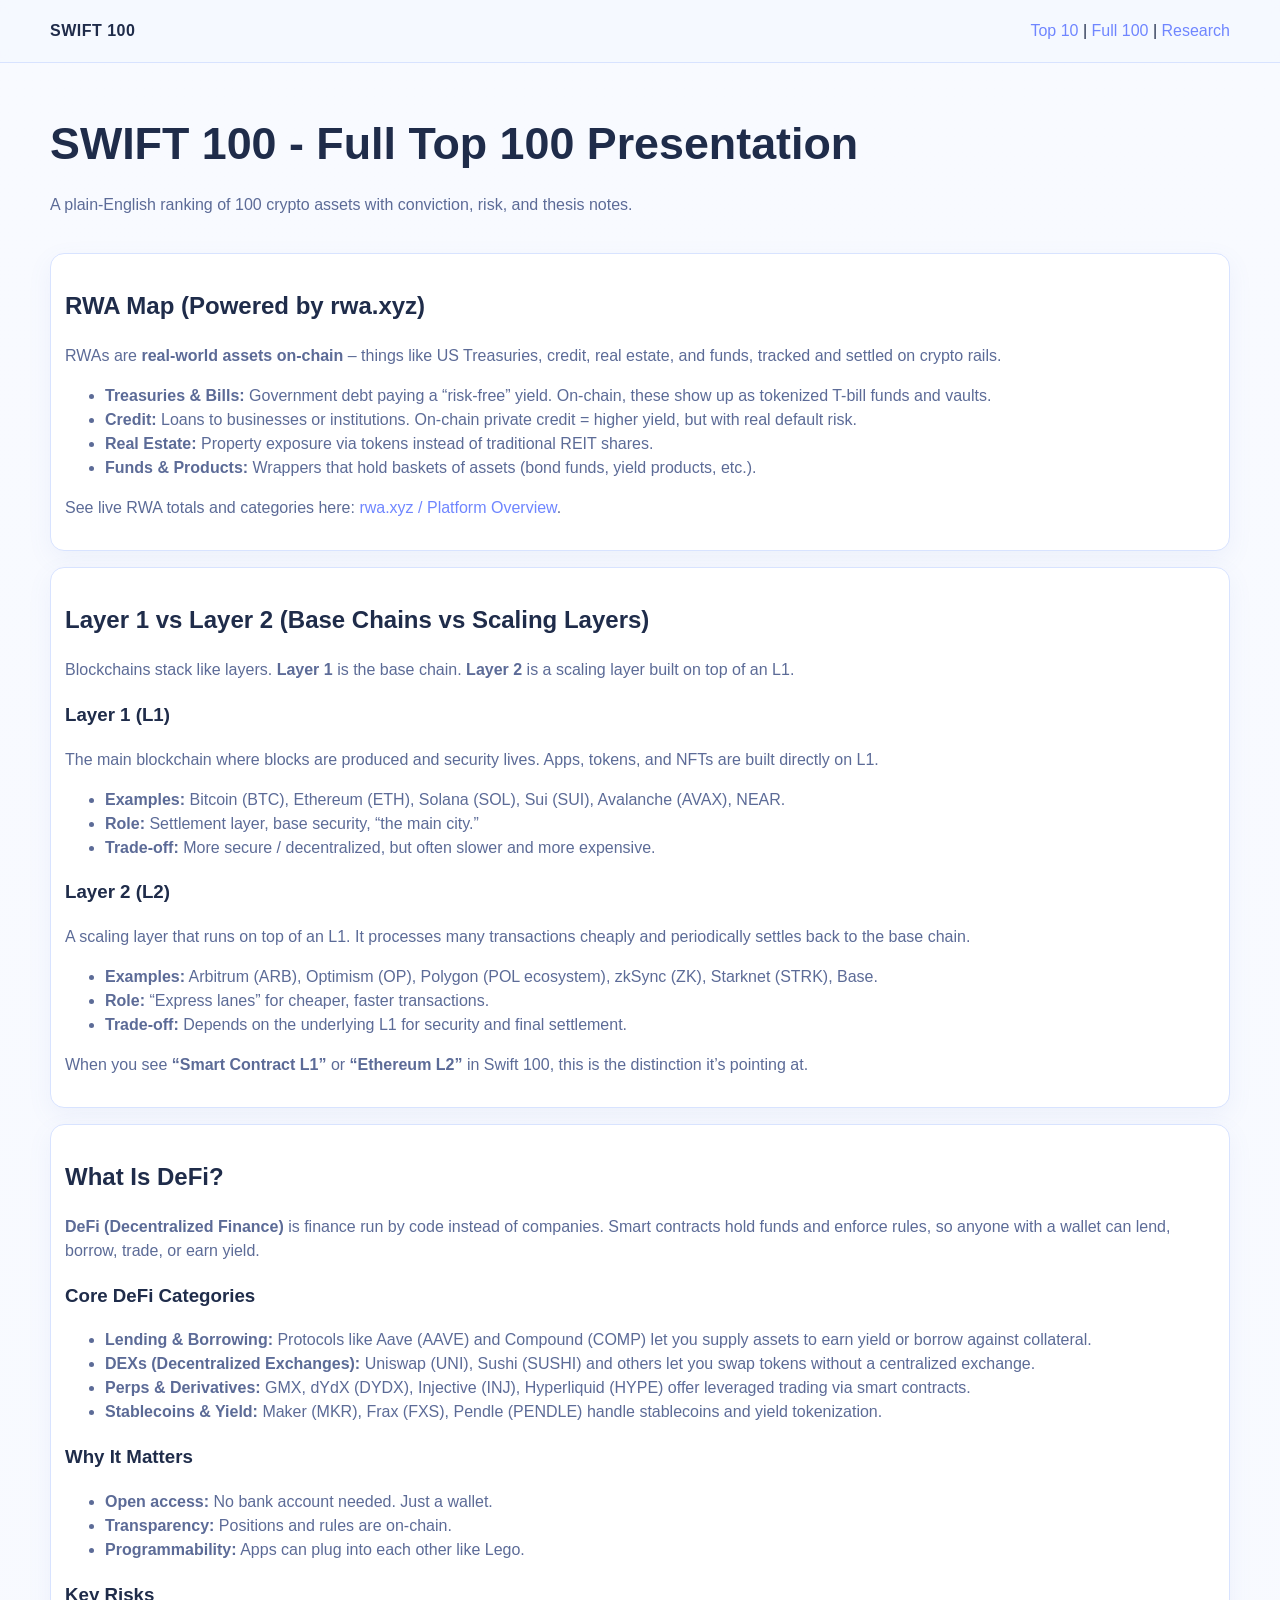
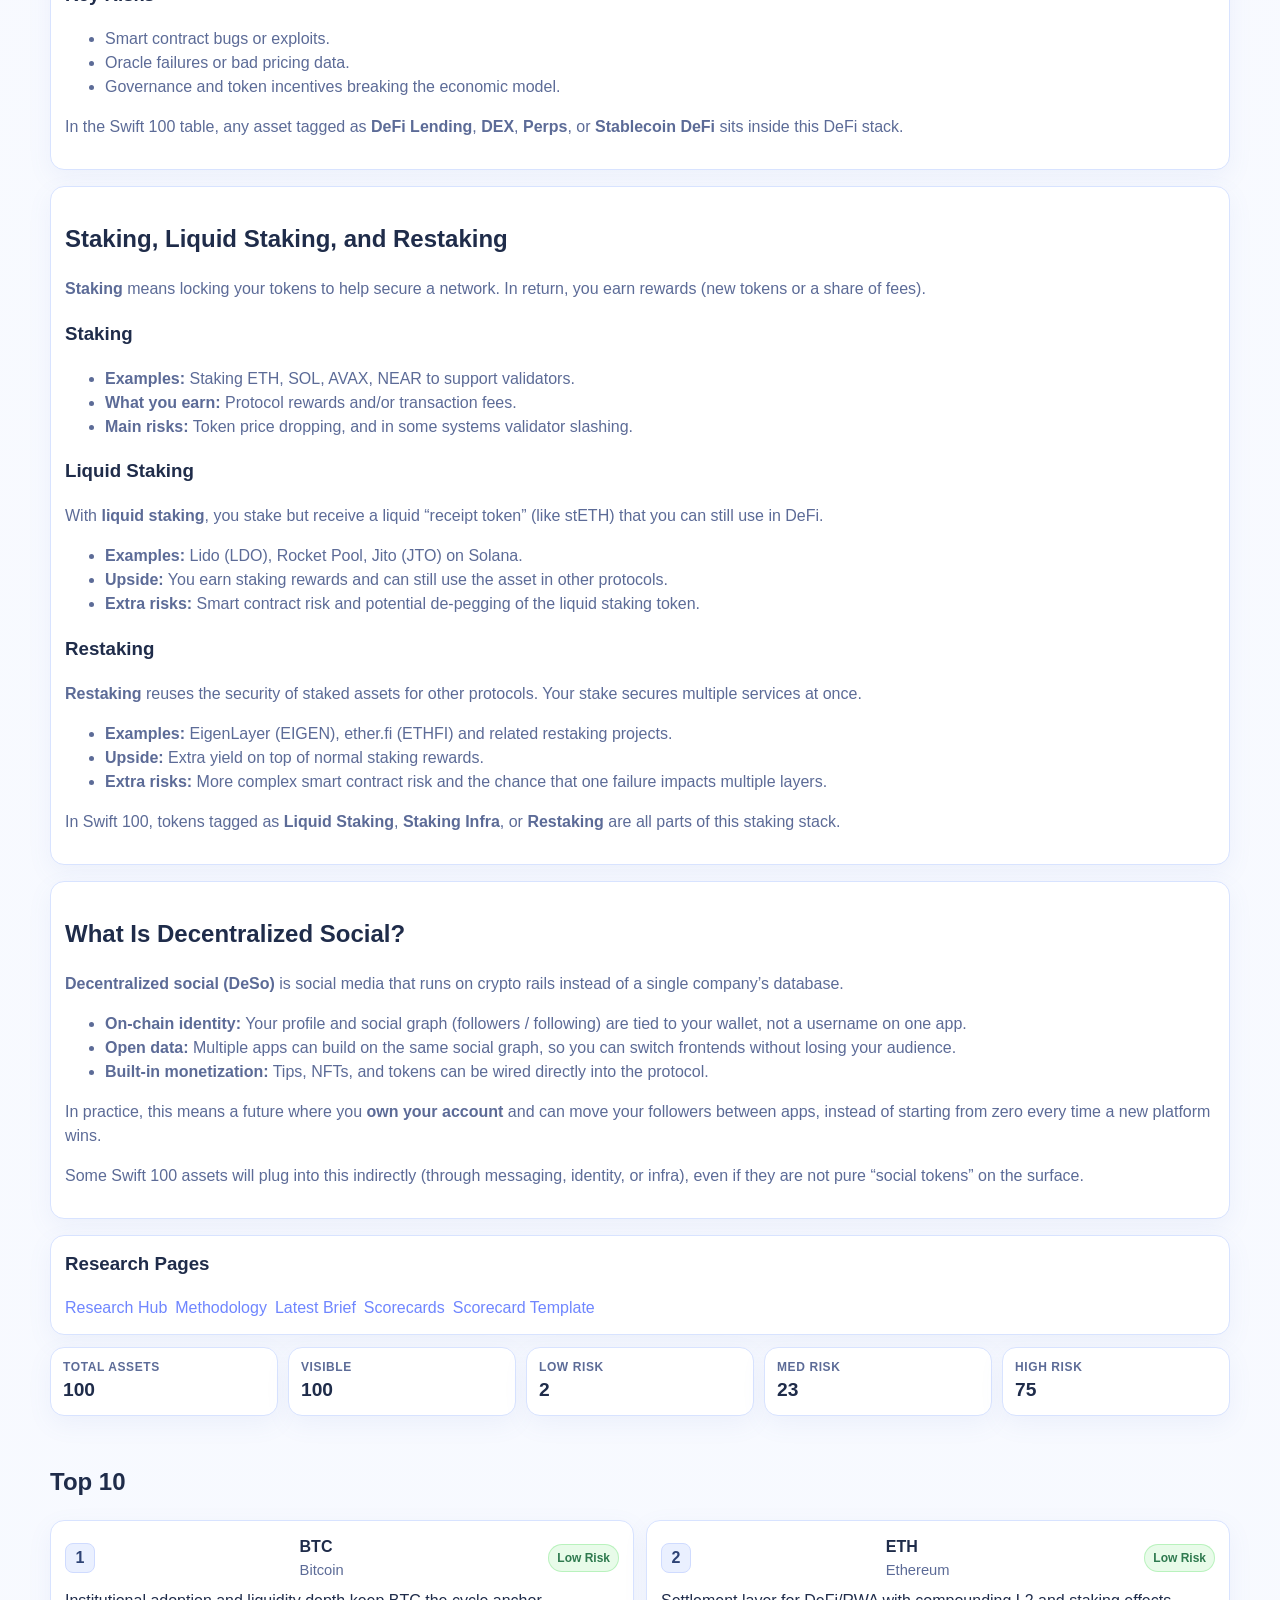
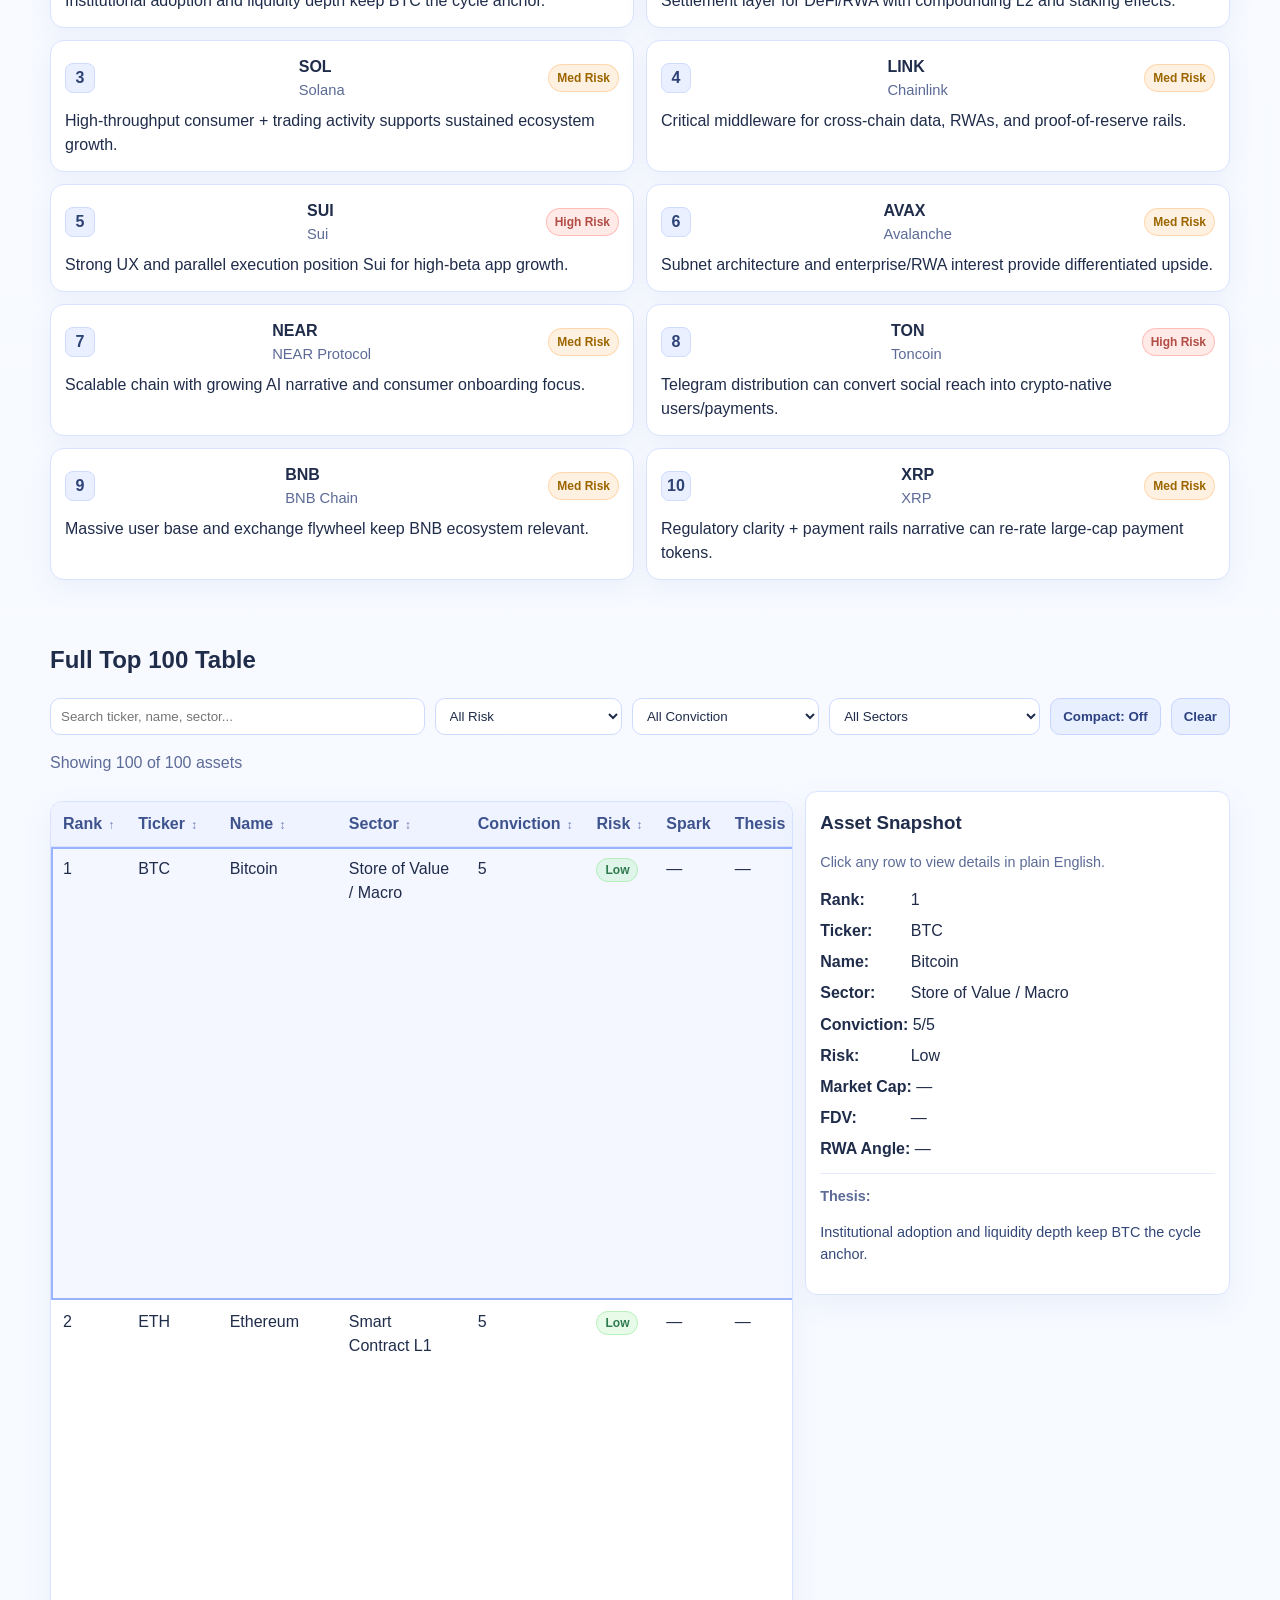
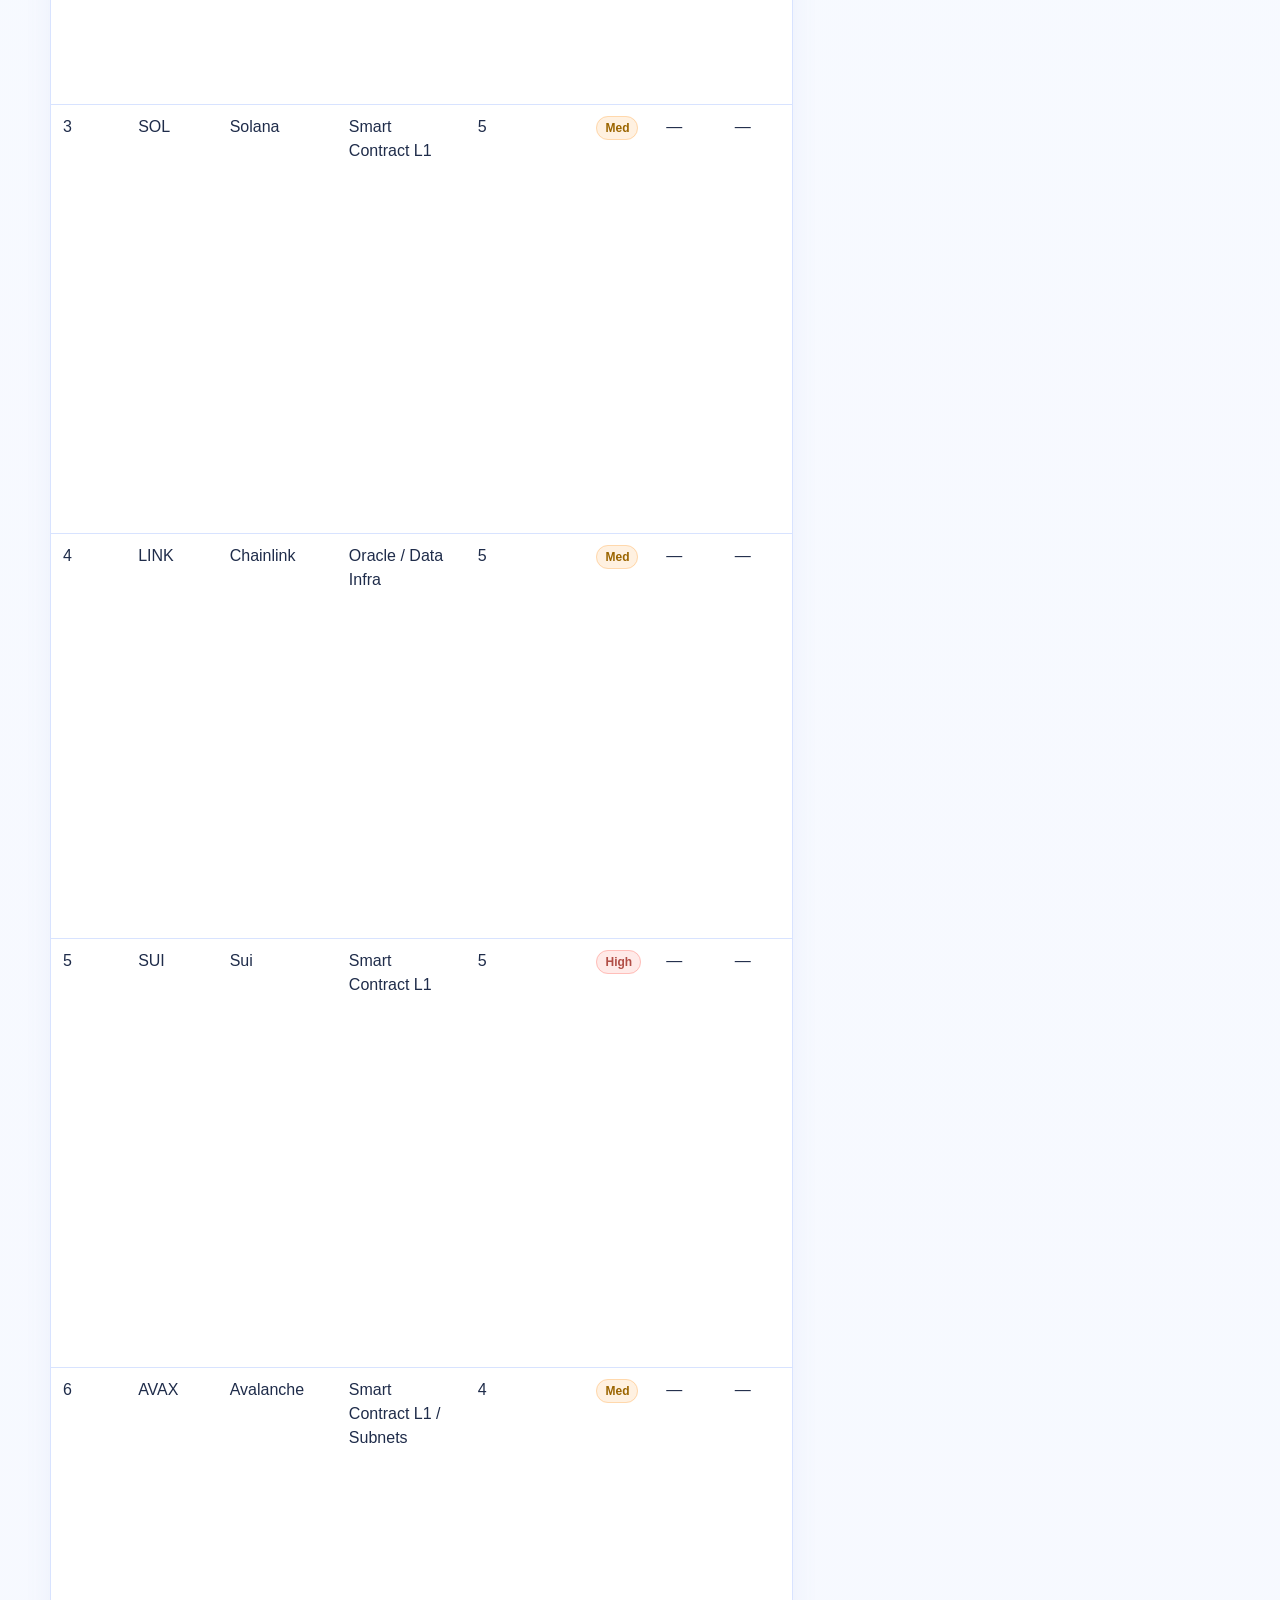
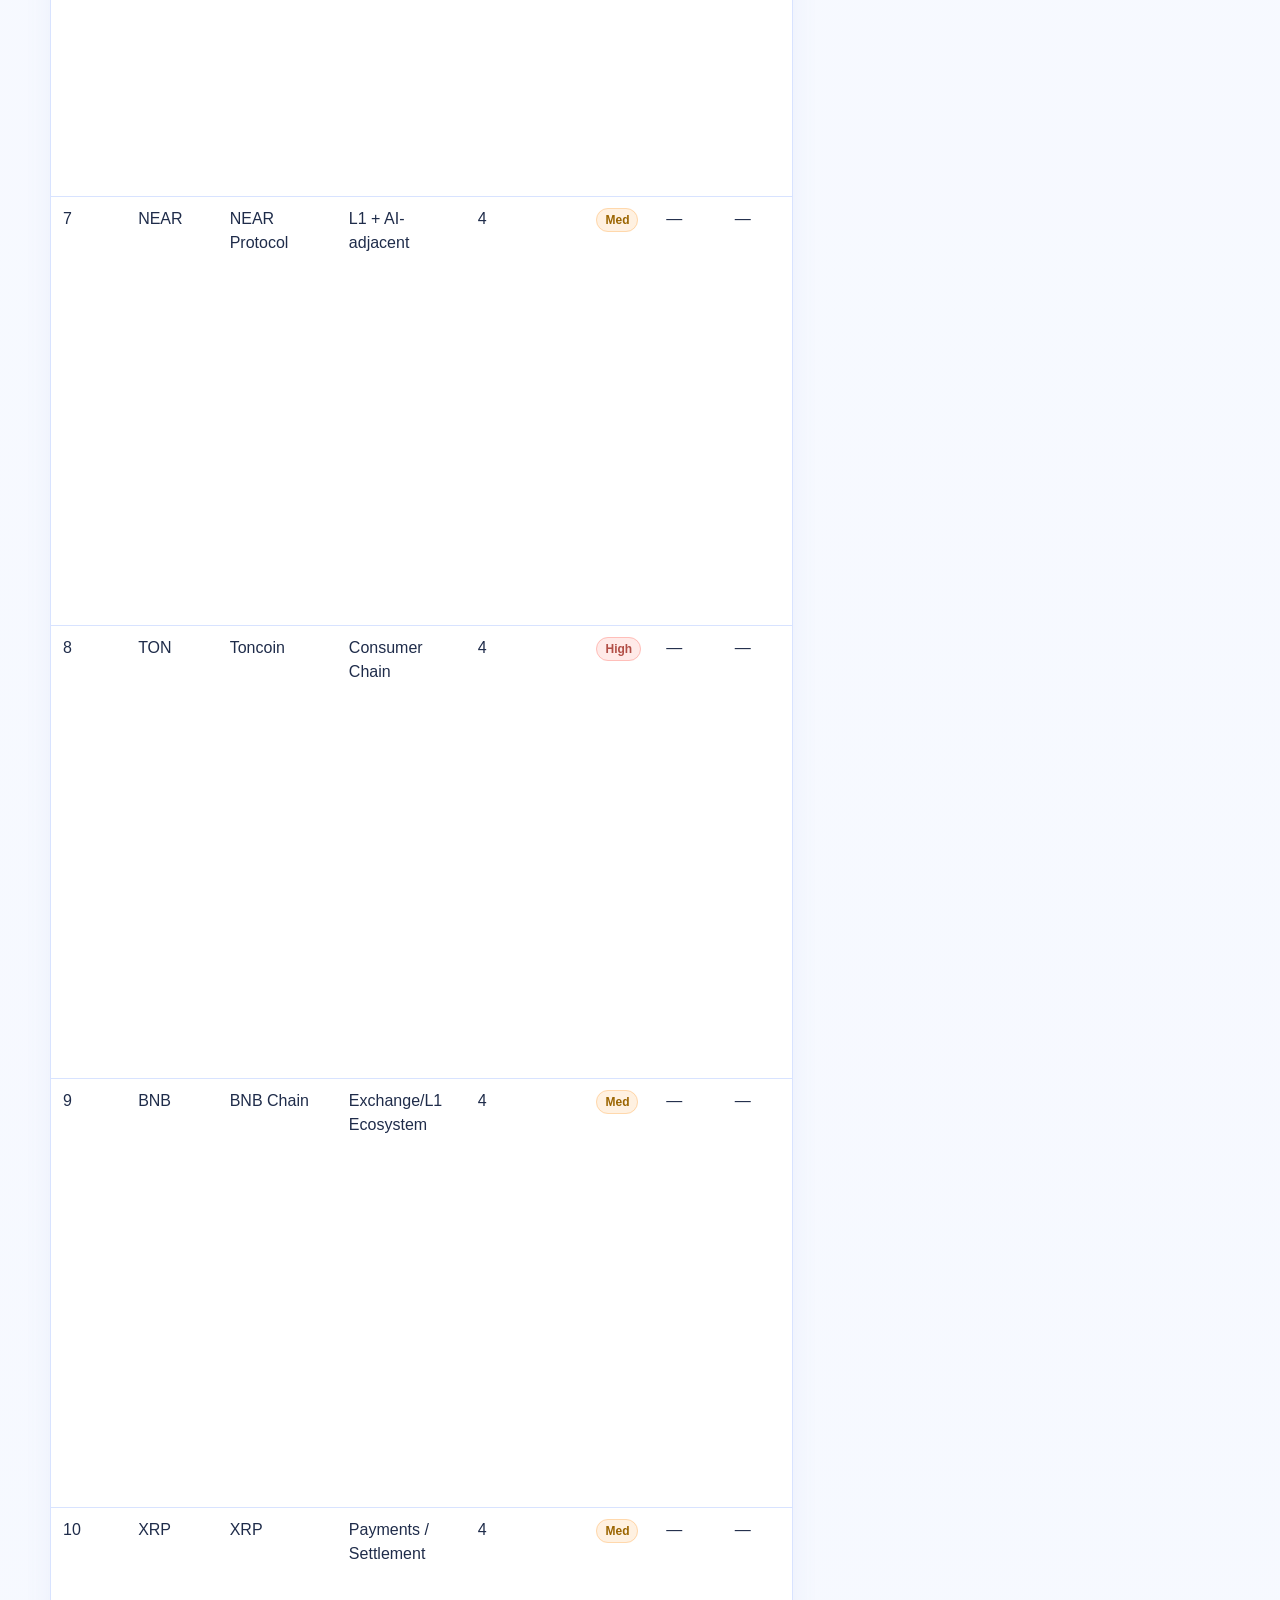
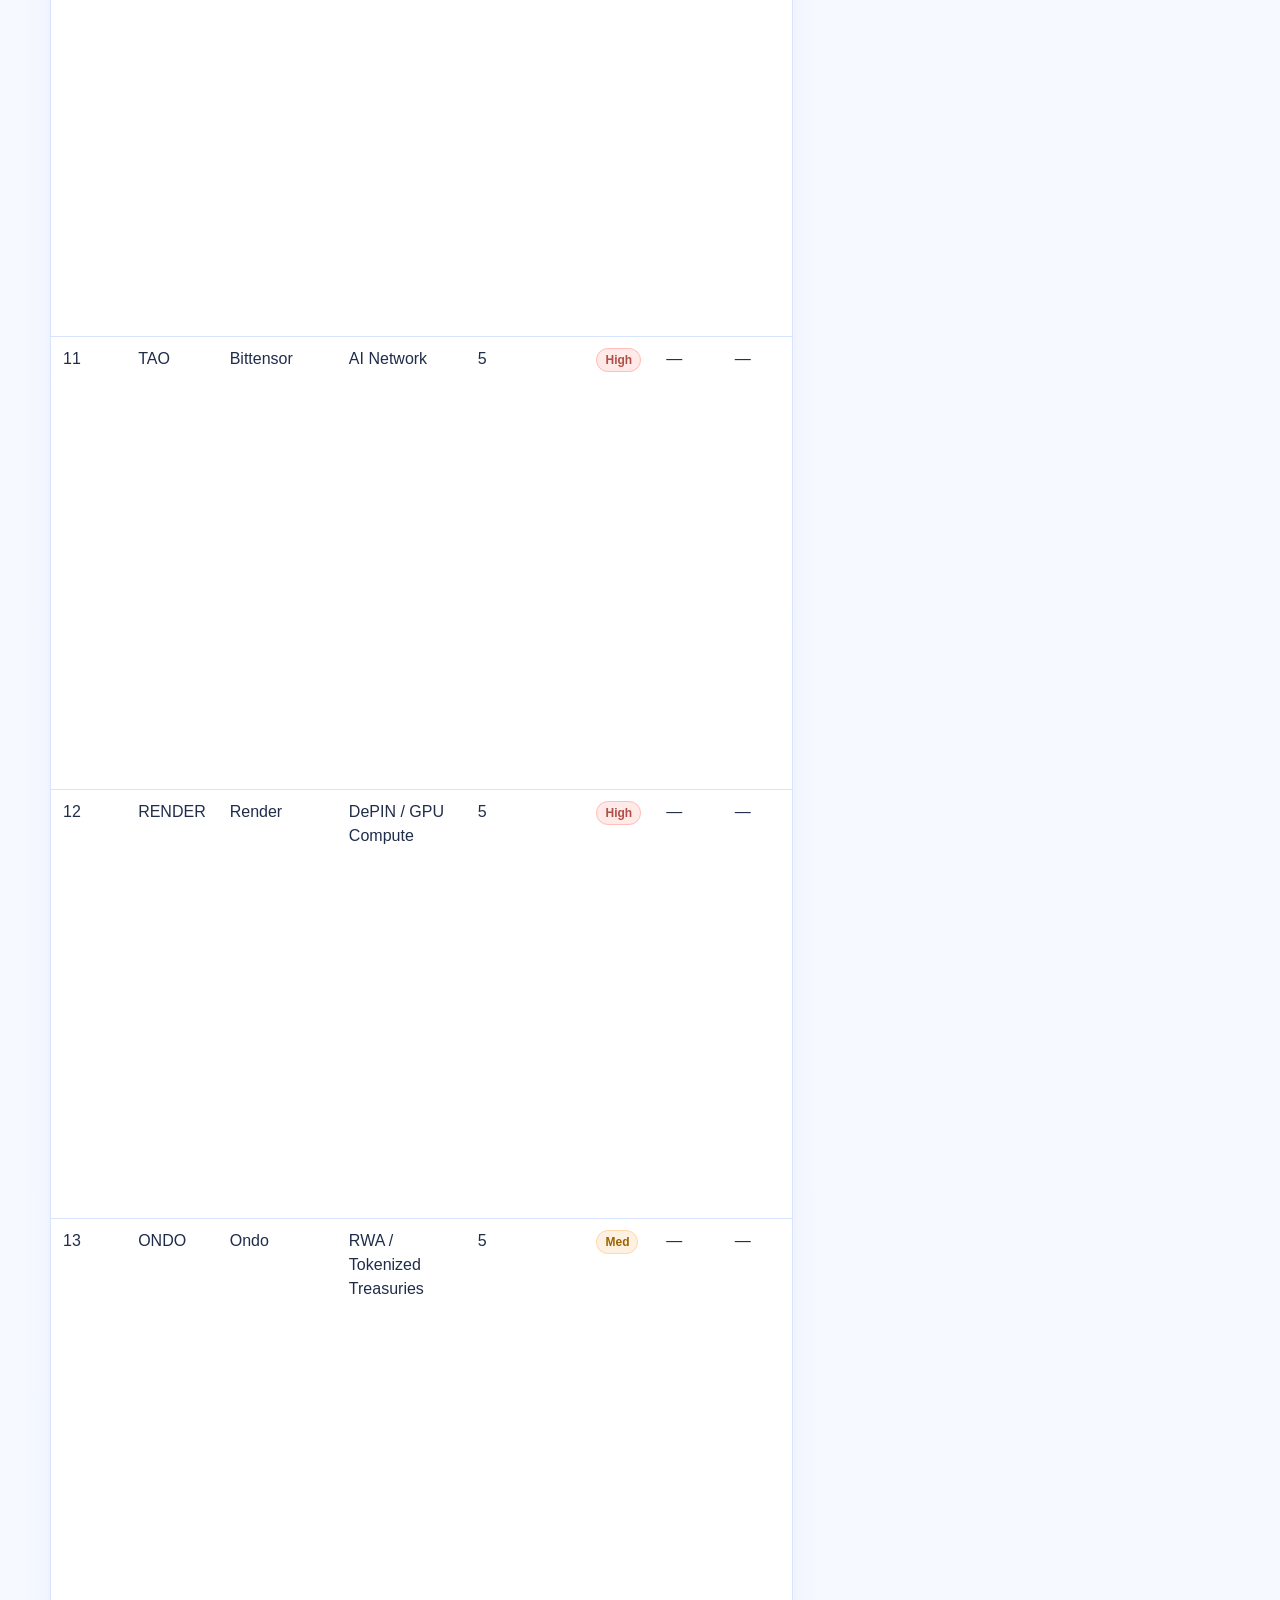
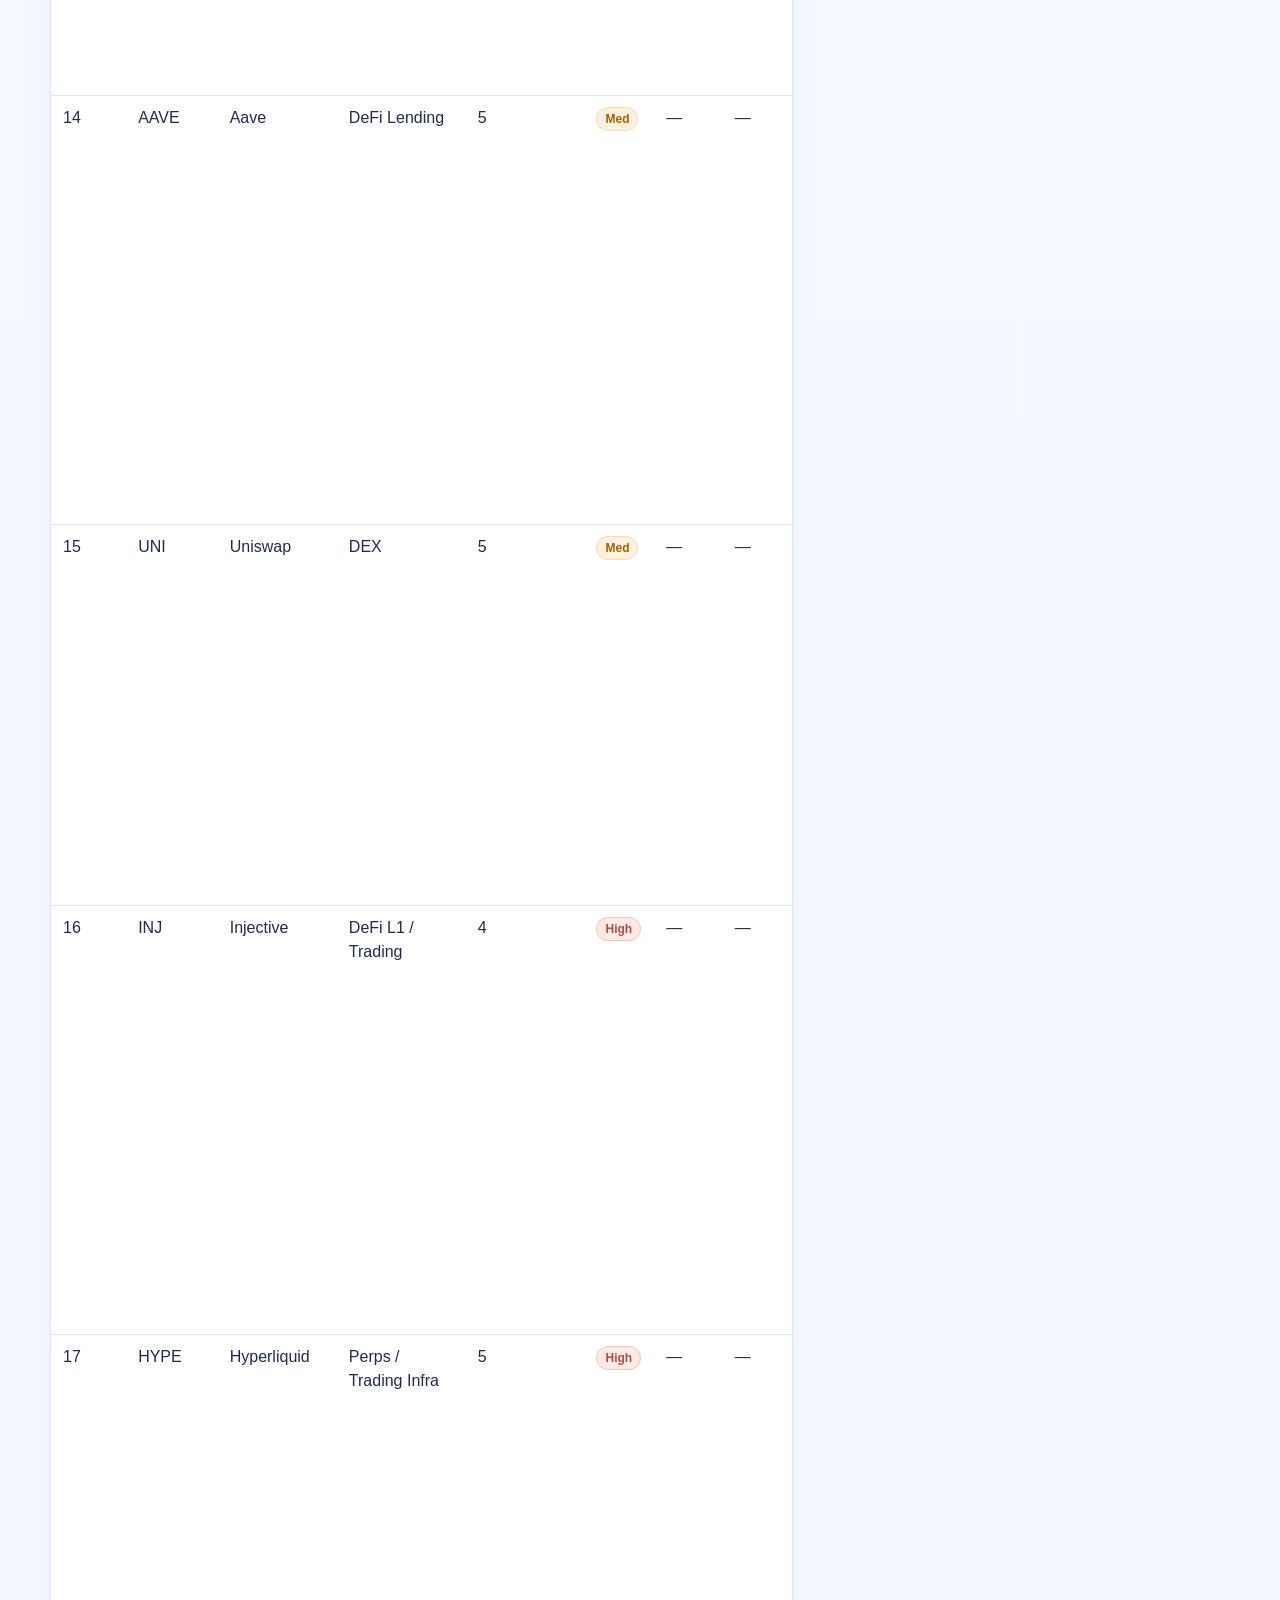
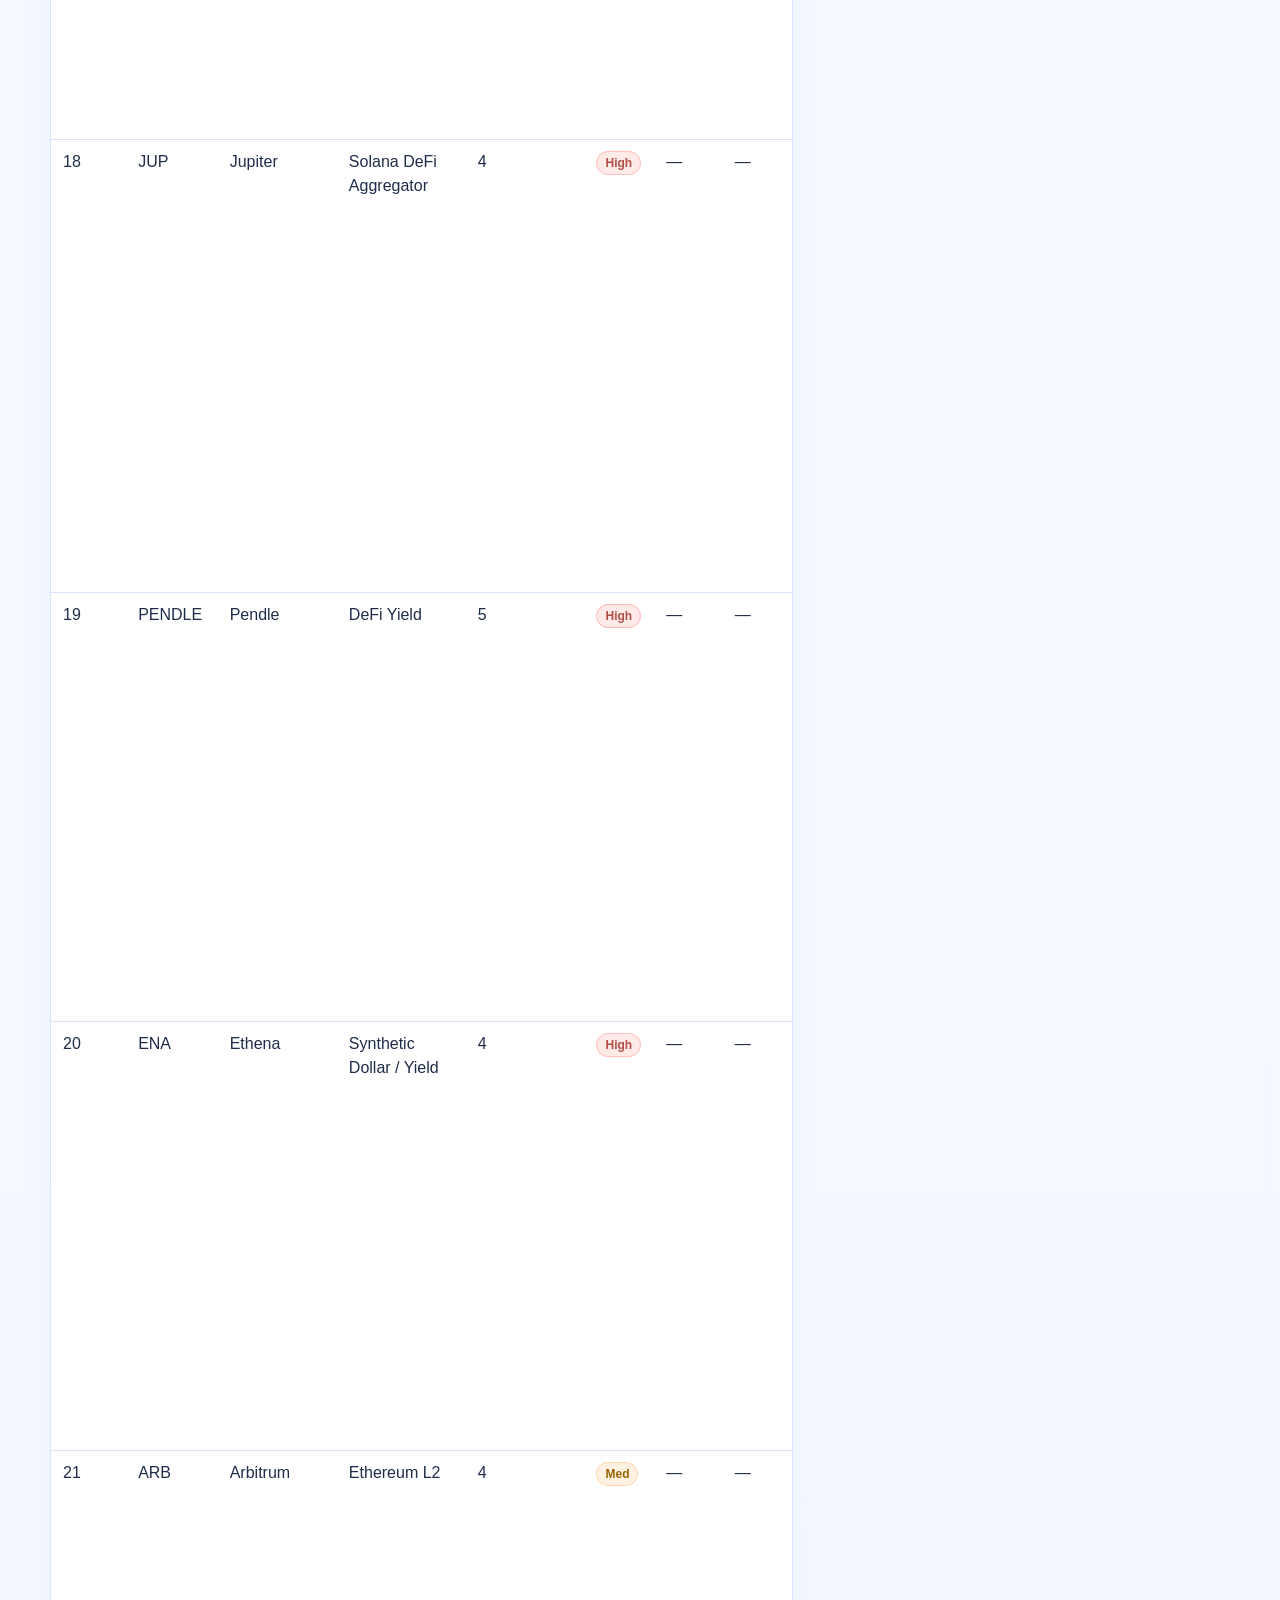
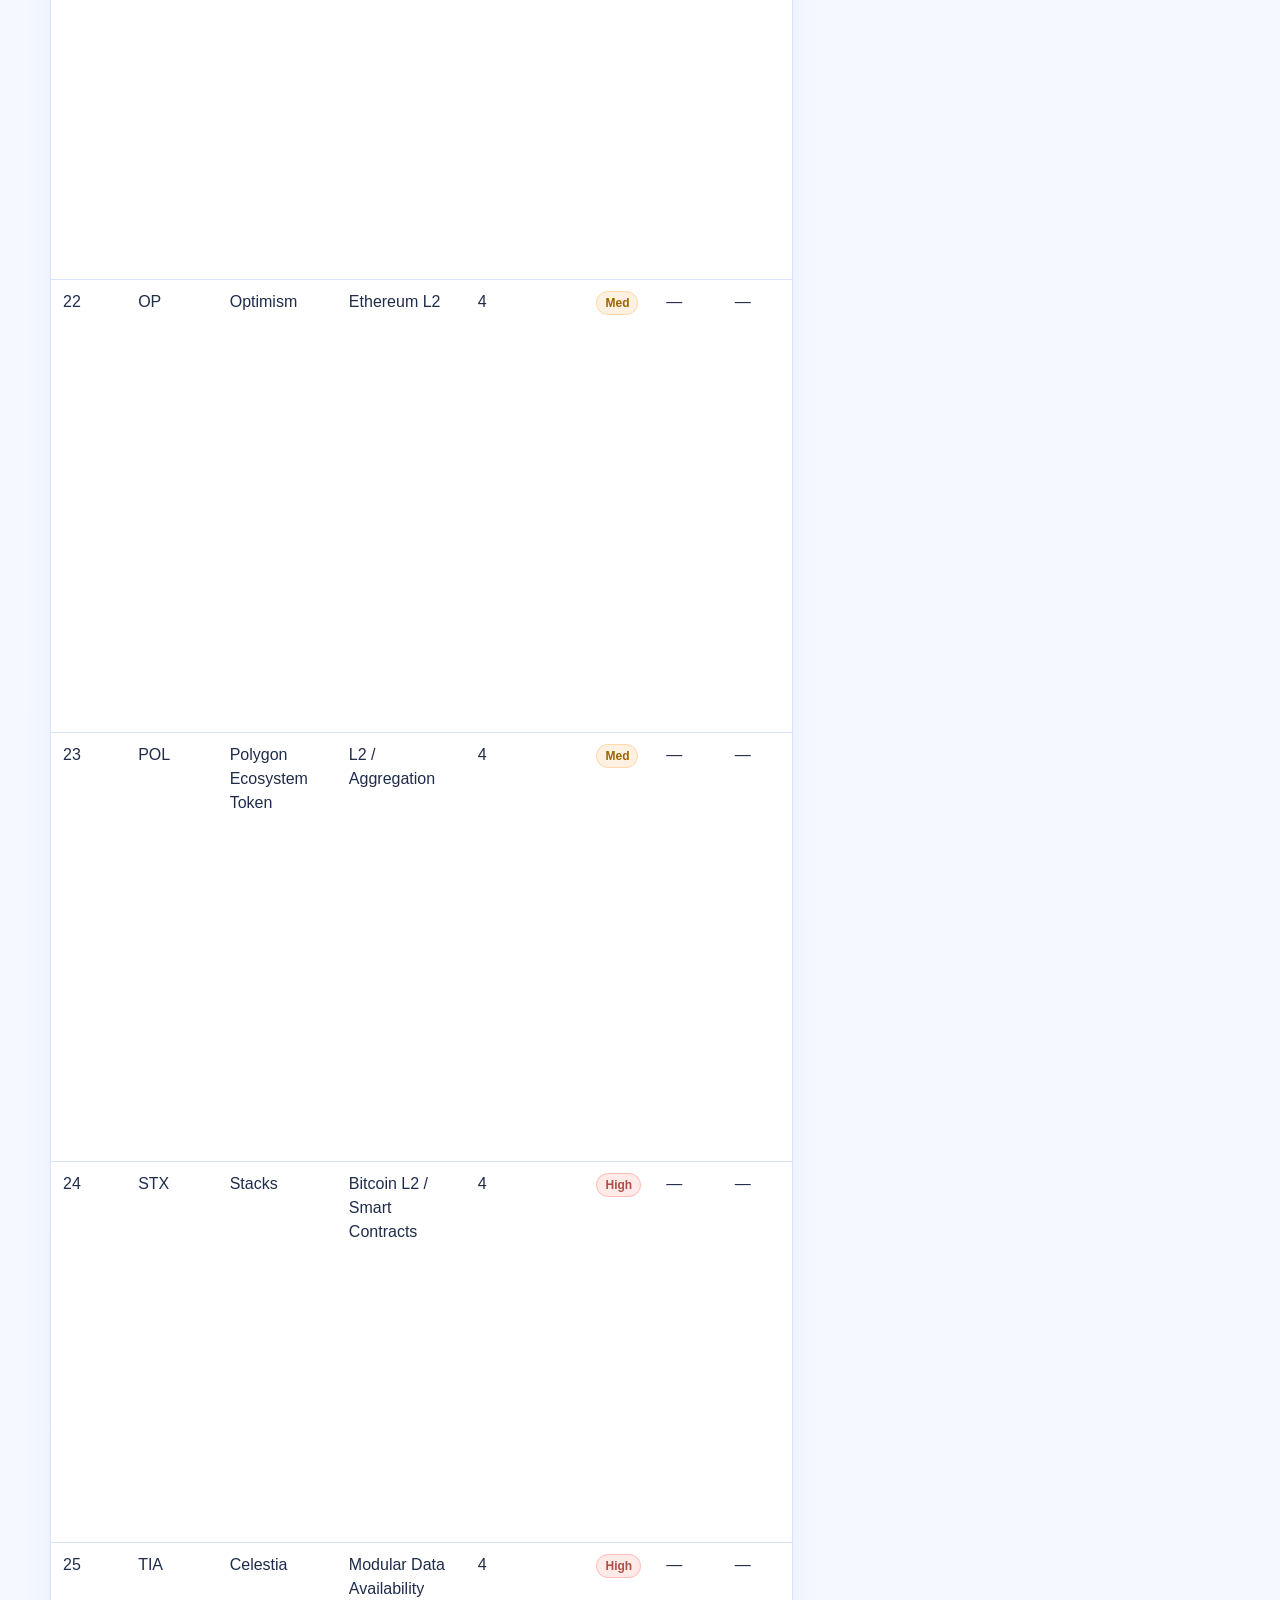
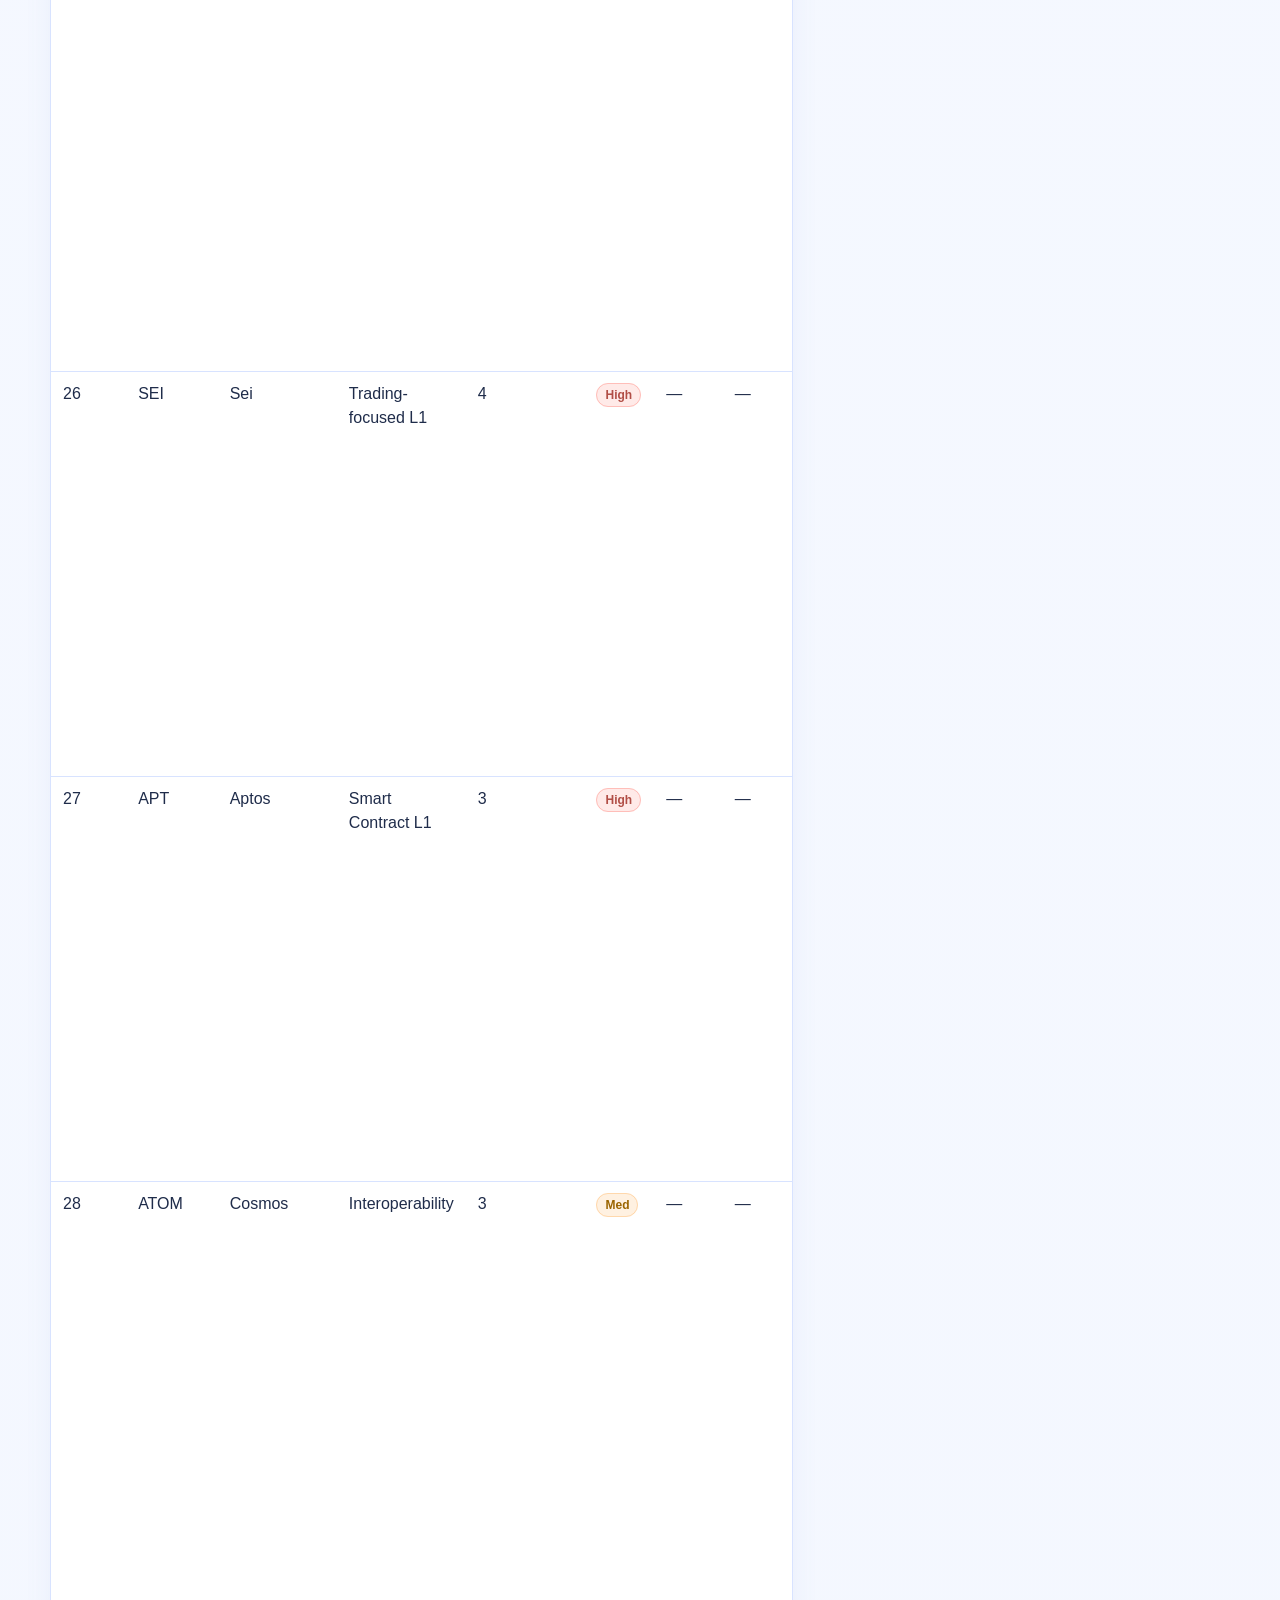
==== commit bfb77bd7: "Add full Swift 100 thesis overrides by ticker" ====
--- a/index.html
+++ b/index.html
@@ -367,5 +367,128 @@
 setInterval(fetchPrices, 60000); // refresh each 60s
 })();
   </script>
+<script>
+// Override thesis texts for all 100 assets by ticker.
+// This runs after the table is rendered so it works with the existing HTML.
+(function () {
+  const THESES = {
+    BTC: "Institutional-grade, censorship-resistant digital asset used as a macro hedge and long-term store of value. BTC anchors crypto liquidity and is the base collateral for many market structures. Main risk: macro tightening or regulatory shocks can still drive large cyclical drawdowns.",
+    ETH: "General-purpose smart contract platform that secures the largest DeFi, NFT, and RWA ecosystems. ETH captures value via gas fees, staking, and L2 settlement demand. Main risk: L2 and modular competition could erode fee capture if scaling migrates elsewhere.",
+    SOL: "High-throughput smart contract L1 optimized for consumer apps and trading. Solana’s low fees and fast confirmations support dense activity across DeFi, NFTs, and memes. Main risk: ecosystem concentration and prior outages make reliability a key execution test.",
+    LINK: "Oracle middleware that brings off-chain data (prices, RWAs, proof-of-reserves) on-chain. LINK sits in the critical path for DeFi, tokenized assets, and cross-chain messaging. Main risk: fee capture and value accrual need to keep pace with the protocol’s central role.",
+    SUI: "Performance-focused smart contract L1 built around a parallel execution model and strong UX tooling. Sui targets high-frequency consumer apps, gaming, and DeFi with smooth onboarding. Main risk: needs sustained dev and user growth to justify high-beta valuation.",
+    AVAX: "Smart contract L1 with a subnet architecture aimed at custom chains for enterprises, gaming, and RWAs. Avalanche’s pitch is vertically-specialized subnets that share a common base layer. Main risk: fragmented liquidity and slower retail mindshare vs SOL/ETH peers.",
+    NEAR: "Scalable L1 with strong focus on UX, account abstraction, and AI-adjacent narratives. NEAR aims to be a consumer-friendly chain where apps feel like Web2 but settle on-chain. Main risk: needs breakout apps and differentiated AI integrations to avoid getting crowded out.",
+    TON: "L1 integrated with Telegram’s massive user base, aiming to convert chat users into on-chain participants. Toncoin powers payments, mini-apps, and DeFi building on Telegram distribution. Main risk: heavy platform dependence and regulatory scrutiny on messaging and payments.",
+    BNB: "Utility and gas token for Binance’s exchange ecosystem and BNB Chain. BNB benefits from exchange flywheel effects, listing flow, and large retail user bases. Main risk: regulatory and jurisdictional pressure on centralized exchanges can impact sentiment and usage.",
+    XRP: "Large-cap payments and settlement token aimed at cross-border transfers and institutional rails. XRP’s value is tied to adoption of Ripple-powered systems and payment corridors. Main risk: actual real-world usage must continue to grow beyond speculative trading flows.",
+    TAO: "AI-focused network where miners and validators are rewarded for producing and routing useful machine learning outputs. TAO aims to be a decentralized incentive layer for AI models. Main risk: highly experimental economics and unclear long-term moat vs centralized AI.",
+    RENDER: "Decentralized GPU rendering and compute marketplace where RNDR pays for 3D, video, and AI workloads. Render directly benefits from rising demand for GPU capacity. Main risk: competition from other DePIN and compute networks and the need for sticky creator demand.",
+    ONDO: "RWA protocol focused on tokenized Treasuries and yield-bearing funds. ONDO captures value as on-chain wrappers for conservative TradFi yield become standard collateral. Main risk: regulatory and custody risk around how tokenized securities are structured and distributed.",
+    AAVE: "Blue-chip DeFi lending protocol enabling overcollateralized borrowing and lending across major assets. AAVE earns from interest spreads and protocol fees, with multichain deployment. Main risk: smart contract exploits or bad debt events during severe market stress.",
+    UNI: "Governance token for Uniswap, the leading DEX and liquidity hub on Ethereum and L2s. The protocol’s volumes and integrations make it core infra for on-chain trading. Main risk: competition from aggregators, fee switches, and regulatory pressure on DeFi frontends.",
+    INJ: "Trading-focused L1 optimized for derivatives, perps, and orderbook-style applications. Injective aims to capture the on-chain trader segment that values speed and composability. Main risk: must compete with centralized exchanges, perps DEXs, and other high-speed L1s.",
+    HYPE: "Native token of a high-performance on-chain perps exchange built for serious traders. HYPE is leveraged to perps volume, liquidity depth, and exchange fee economics. Main risk: exchange competition is brutal and long-term value accrual must match trader loyalty.",
+    JUP: "Solana’s core liquidity and routing hub, aggregating DEXs and order flow into best execution. JUP benefits from being the default swap and aggregator surface as Solana activity grows. Main risk: dependency on Solana’s growth path and the need to maintain aggregator dominance.",
+    PENDLE: "DeFi protocol that splits yield into principal and yield tokens, enabling interest rate trading. Pendle gains leverage as on-chain yields, RWAs, and restaking flows grow. Main risk: niche product complexity and the need for deep, sustainable liquidity in its markets.",
+    ENA: "Synthetic dollar and yield protocol that uses delta-hedged positions to create a crypto-native stable-yield product. ENA’s upside tracks demand for on-chain USD yield during risk-on cycles. Main risk: model risk around hedging, counterparty exposure, and extreme volatility.",
+    ARB: "Leading Ethereum L2 focused on general-purpose apps, DeFi, and gaming with cheaper gas. ARB is a governance and ecosystem token leveraged to activity migrating from mainnet. Main risk: L2 competition and fee compression as multiple rollups fight for the same users.",
+    OP: "Ethereum L2 pushing the Superchain vision where many rollups share common infra and governance. OP captures value from aligned L2s and builder activity in that ecosystem. Main risk: execution risk on Superchain coordination and differentiation vs other L2 narratives.",
+    POL: "Token representing the Polygon ecosystem as it transitions to a multi-chain, modular scaling stack. POL is tied to Polygon’s role in enterprise, gaming, and L2 infrastructure. Main risk: complex migration and branding, plus strong competition from other scaling solutions.",
+    STX: "Bitcoin-focused L2 enabling smart contracts and DeFi tied to BTC. STX is a bet that Bitcoin-native applications and yield will see real adoption in this cycle. Main risk: Bitcoin L2 landscape is crowded and the user base must expand beyond pure speculation.",
+    TIA: "Modular data-availability layer that lets rollups and appchains outsource block data storage. TIA benefits if many chains choose Celestia as their DA backend in a modular future. Main risk: competition from other DA solutions and uncertainty around long-term fee capture.",
+    SEI: "High-performance L1 optimized for trading and exchange-style workloads. Sei aims to offer CEX-like speed and UX for on-chain orderbooks and perps. Main risk: must win real volume against both centralized exchanges and other high-speed chains.",
+    APT: "Move-based smart contract L1 with strong backing and a focus on performance and safety. Aptos targets consumer apps and financial primitives with a scalable architecture. Main risk: ecosystem needs sticky users and flagship apps to justify its valuation vs peers.",
+    ATOM: "Core token of the Cosmos ecosystem, positioned as a hub for appchains and interchain communication. ATOM’s value is tied to how much economic activity routes through Cosmos Hub and related security models. Main risk: complex token economics and competition from newer modular stacks.",
+    ICP: "Compute-focused L1 that aims to run full-stack dapps directly on-chain without traditional servers. ICP’s pitch is a Web3 cloud alternative with smart contracts and storage unified. Main risk: adoption has lagged narrative and the architecture is opinionated and heavy.",
+    HBAR: "Enterprise-oriented DLT using a hashgraph consensus model and a governing council of major corporations. HBAR’s upside depends on regulated use cases adopting Hedera for tokenization and data. Main risk: closed governance perception and relatively modest on-chain user activity.",
+    TRX: "Payments-focused chain that dominates in stablecoin transfer volume, especially USDT. TRX captures value from persistent low-cost transfers and on-chain activity in emerging markets. Main risk: heavy dependence on stablecoin flows and regulatory scrutiny of offshore activity.",
+    OM: "RWA and staking-focused platform with a high-beta token tied to tokenization and yield narratives. MANTRA aims to be a gateway between regulated RWAs and DeFi users. Main risk: narrative leverage cuts both ways and real institutional traction must follow the hype.",
+    MKR: "Governance token for Maker, the protocol behind the DAI stablecoin and a large on-chain balance sheet. MKR accrues value from risk management, stability fees, and treasury strategy. Main risk: regulatory pressure on decentralized stablecoins and the complexity of Maker’s roadmap.",
+    LDO: "Largest liquid staking protocol for ETH, controlling a significant share of the staking market. LDO is leveraged to staking demand, DeFi integrations, and Ethereum yield. Main risk: concentration risk in staking and potential pushback on Lido’s dominance.",
+    RUNE: "Cross-chain liquidity protocol enabling native swaps between L1 assets without wrapped tokens. RUNE’s value is tied to swap volume and the security of its bonded liquidity model. Main risk: protocol complexity, past incidents, and the inherent risk of cross-chain bridges.",
+    PYTH: "High-speed oracle network providing price feeds for perps, options, and DeFi protocols across chains. PYTH benefits from low-latency data demanded by active traders and derivatives DEXs. Main risk: intense competition from other oracle providers and the need to prove resilience.",
+    EIGEN: "Restaking infrastructure that lets staked ETH secure additional services for extra yield. EIGEN sits at the center of a new shared security market for AVSs. Main risk: stacked smart contract and slashing risks plus a complex, evolving incentive design.",
+    STRK: "zk-rollup L2 built on STARK proofs, aiming for high scalability and strong security on Ethereum. STRK’s thesis is that zk tech becomes the default for advanced L2s and privacy-preserving apps. Main risk: UX, performance, and ecosystem execution must catch up to the big L2s.",
+    ZK: "zk-rollup ecosystem token candidate for zkSync, a scaling solution focused on UX and EVM compatibility. ZK’s upside comes from apps and users migrating to a cheap, secure zk environment. Main risk: heavy competition in both optimistic and zk rollups and unclear long-term moat.",
+    DYDX: "Perpetuals DEX token tied to a trading-focused chain and protocol fees. DYDX is levered to derivatives volume and user stickiness as on-chain perps mature. Main risk: centralization concerns, competition from other perps platforms, and regulatory uncertainty around derivatives.",
+    GMX: "Perps and spot trading protocol that popularized real-yield distributions from trading fees. GMX benefits from sustained speculative volume and LP appetite for delta-neutral strategies. Main risk: incentive-driven liquidity may exit quickly in a prolonged drawdown.",
+    CRV: "Core stablecoin and stableswap DEX providing deep liquidity for stable pairs and LSDs. CRV’s role is to incentivize and route stable liquidity across DeFi. Main risk: protocol security incidents and the long-running issue of CRV emissions vs token value.",
+    SNX: "Derivatives protocol that issues synthetic assets and powers perps trading via pooled collateral. SNX tracks derivatives adoption and fee capture on integrated frontends. Main risk: complex tokenomics and the need to keep innovating against newer, leaner derivatives platforms.",
+    COMP: "Governance token for Compound, one of the original DeFi lending protocols. COMP offers exposure to institutional-facing DeFi and lending primitives on Ethereum. Main risk: slower innovation cadence and intense competition from newer lending designs.",
+    SUSHI: "DEX and DeFi hub that started as a Uniswap fork and pivoted toward multi-chain, product-heavy strategy. SUSHI is a turnaround bet on governance and product execution. Main risk: past missteps and brand damage make investor trust and liquidity harder to rebuild.",
+    FXS: "Governance token of the Frax ecosystem, spanning stablecoins, LSDs, and DeFi primitives. FXS is exposed to multiple revenue streams and experiments across stable and yield products. Main risk: complexity and regulatory risk across its stablecoin and leverage designs.",
+    GRT: "Indexing protocol that organizes and serves blockchain data to dapps. GRT gains from rising on-chain activity and the need for structured, queryable data, including for AI agents. Main risk: centralized indexers and off-chain data services could compete on cost and simplicity.",
+    AKT: "Decentralized marketplace for cloud compute where AKT is used to buy and sell server resources. Akash benefits from demand for cheaper, censorship-resistant compute, including AI workloads. Main risk: must build a robust provider network and meet reliability expectations.",
+    FIL: "Decentralized storage network where FIL is used as collateral and payment for long-term data storage. Filecoin’s thesis is that a meaningful share of data moves to cryptographically verifiable storage. Main risk: slow enterprise adoption and competition from other storage DePINs.",
+    AR: "Permanent storage network selling \"pay once, store forever\" guarantees. AR is a bet that permanent, verifiable data becomes crucial for apps, NFTs, and AI provenance. Main risk: sustainability of the economic model and competition from more flexible storage schemes.",
+    THETA: "DePIN network for decentralized video delivery and streaming infra. THETA’s upside comes from content platforms looking to cut CDN costs and embrace Web3 incentives. Main risk: real-world integration is slow and big platforms may prefer proprietary solutions.",
+    AIOZ: "DePIN protocol combining decentralized content delivery with AI and media tooling. AIOZ targets bandwidth-heavy workloads like streaming and AI data pipelines. Main risk: crowded DePIN narrative and the challenge of converting partnerships into recurring usage.",
+    HNT: "DePIN wireless network that incentivizes deployment of hotspots for IoT and mobile coverage. HNT is exposed to subscriber growth and real, paid network usage. Main risk: transition from speculative hotspot deployment to sustainable, user-driven economics.",
+    IOTX: "Blockchain infrastructure for IoT devices and machine data. IOTX aims to link physical sensors and devices to verifiable on-chain identities and payments. Main risk: enterprise and device-maker adoption is slow and integration friction is high.",
+    GRASS: "Data DePIN network that rewards users for sharing high-value web and network data. GRASS fits AI and analytics narratives that need large, diverse datasets. Main risk: privacy concerns, regulatory scrutiny, and whether the collected data has durable market demand.",
+    WLD: "Identity and proof-of-personhood protocol using hardware orbs to verify humans. WLD is a bet that Sybil-resistant identity becomes critical for AI-age internet and crypto. Main risk: severe privacy, regulatory, and adoption concerns around biometric data collection.",
+    FET: "AI agents platform where autonomous agents transact, coordinate, and access data and services. FET is leveraged to the agent economy narrative in both AI and DeFi. Main risk: early-stage user adoption and competition from both Web2 AI tools and other AI-crypto stacks.",
+    OCEAN: "Data marketplace protocol enabling tokenized datasets and AI training data sales. OCEAN gains if regulated, permissioned data becomes a key input to AI models. Main risk: bootstrapping both sides of the data market and navigating data-privacy regulation.",
+    PRIME: "Gaming infrastructure and ecosystem token tied to high-production Web3 games. PRIME’s value is linked to successful titles and the network effects of its game economy. Main risk: hit-driven industry dynamics and long dev cycles for AAA-style crypto games.",
+    IMX: "Gaming-focused L2 with tooling, marketplaces, and partnerships targeting mainstream studios. IMX benefits from any breakout Web3 titles launched on its stack. Main risk: competition from general-purpose L2s and the still-unproven scale of Web3 gaming demand.",
+    RON: "App chain built around Axie Infinity and other games, optimized for gaming UX. RON’s thesis is that a dedicated gaming chain can host a portfolio of titles and economies. Main risk: ecosystem still heavily associated with Axie and must diversify player interest.",
+    GALA: "Gaming and entertainment token tied to a suite of games and media experiments. GALA is a broad bet on the Gala ecosystem delivering fun, sticky products. Main risk: past volatility and execution issues; must translate community size into sustainable hits.",
+    BEAM: "Gaming and metaverse token focused on powering a dedicated game ecosystem. BEAM targets high-beta exposure to Web3 gaming and virtual worlds. Main risk: narrative-driven price action and reliance on third-party devs for compelling content.",
+    ILV: "High-end RPG and game ecosystem with a focus on quality visuals and deep gameplay. ILV offers pure exposure to a flagship Web3 game IP succeeding. Main risk: long development cycles, player acquisition costs, and the need to compete with AAA Web2 titles.",
+    SUPER: "Gaming and NFT infrastructure project connecting multiple games and collections. SUPER’s value depends on cross-game adoption and transactional activity in its ecosystem. Main risk: fragmented attention across many gaming and NFT projects and narratives.",
+    SAND: "Metaverse platform offering virtual land, branded experiences, and creator tools. SAND is a levered bet on commercial and creator interest in branded virtual spaces. Main risk: metaverse hype has cooled and real user engagement must justify valuations.",
+    MANA: "Early metaverse and virtual world project with user-owned land and experiences. MANA is deep-cycle beta on virtual worlds regaining relevance and daily users. Main risk: aging tech stack, UX friction, and limited compelling reasons for new users to join.",
+    AXS: "Gaming token for Axie Infinity, one of the first breakout play-to-earn titles. AXS now represents a recovery and rebuild thesis for its ecosystem. Main risk: reputation from past boom-bust cycles and the challenge of designing sustainable game economies.",
+    PORTAL: "Cross-chain gaming infrastructure aiming to connect players and assets across many chains. PORTAL’s upside depends on multi-chain gaming becoming the norm. Main risk: complex cross-chain UX and the need for deep integrations with actual successful games.",
+    CFG: "RWA protocol focused on bringing private credit and real-world loans on-chain. CFG is tied to growth in tokenized credit pools and institutional partnerships. Main risk: borrower defaults, legal structure risk, and dependence on TradFi counterparties.",
+    POLYX: "Regulated securities-focused chain designed for compliant tokenized assets. POLYX’s thesis is that security tokens and regulated RWAs choose a purpose-built chain. Main risk: slow-moving institutional processes and competition from general-purpose chains with compliance layers.",
+    TRAC: "Supply chain and data integrity protocol aimed at tracking real-world goods and information. TRAC benefits if provenance and verifiable data become standard for RWAs and AI. Main risk: enterprise sales cycles and the hurdle of integrating with legacy systems.",
+    MPL: "On-chain credit protocol offering undercollateralized loans to institutions. MPL is leveraged to institutional lending volumes and sustainable yields in its pools. Main risk: credit risk, counterparty defaults, and macro conditions impacting borrowers.",
+    CPOOL: "On-chain credit marketplace for unsecured or partially secured institutional loans. CPOOL tracks growth in decentralized credit and demand from active borrowers. Main risk: default risk in credit pools and the need for robust underwriting and risk controls.",
+    GFI: "Credit protocol focused on emerging-market and real-economy borrowers. GFI offers differentiated exposure to on-chain lending in underbanked regions. Main risk: jurisdictional risk, borrower performance, and FX/macroeconomic instability.",
+    XLM: "Payments-focused chain targeting cross-border transfers and remittances. XLM’s value is tied to partnerships and real transaction volume for ordinary users. Main risk: must compete with fintech apps, stablecoin rails, and other L1s targeting payments.",
+    ALGO: "Fast finality L1 with an emphasis on compliance-friendly tooling and RWA use cases. ALGO is a bet that regulated, institutional tokenization chooses Algorand rails. Main risk: ecosystem momentum has slowed and new RWA players are crowding the narrative.",
+    VET: "Enterprise-focused chain targeting supply chain, logistics, and product provenance. VET’s upside depends on real corporate deployments using VeChain for tracking. Main risk: long enterprise sales cycles and limited transparency on production usage.",
+    KAS: "Proof-of-work L1 using a blockDAG design to improve throughput and confirmation times. KAS is a high-beta bet on a modernized PoW chain winning mindshare. Main risk: uncertain real-world use cases beyond speculation and strong competition from established L1s.",
+    XMR: "Privacy coin focused on strong on-chain anonymity and fungibility. XMR is a pure bet on persistent global demand for private digital cash. Main risk: delistings, regulatory crackdowns, and surveillance tech eroding its practical usability.",
+    ZEC: "Privacy-focused asset with zero-knowledge proofs enabling shielded transactions. ZEC’s potential lies in privacy-preserving payments and future compliance-friendly privacy rails. Main risk: low active usage so far and competition from both Monero and L2 privacy solutions.",
+    MINA: "Lightweight zk-based L1 with a constant-sized blockchain and focus on zk apps. MINA targets identity, privacy, and zk proofs of off-chain data. Main risk: dev tooling and ecosystem adoption must grow significantly for the design to matter.",
+    ROSE: "Privacy-first compute platform aiming to support confidential DeFi and data use cases. ROSE’s upside is tied to AI and privacy convergence and regulated data sharing. Main risk: limited traction so far and strong competition in both privacy and AI infra.",
+    KAVA: "DeFi-centric chain combining EVM and Cosmos stacks for lending and trading. KAVA provides leveraged exposure to a potential DeFi rebound on its own chain. Main risk: ecosystem stagnation and difficulty differentiating from other DeFi-heavy L1s.",
+    SSV: "Staking infrastructure protocol enabling distributed validator technology for Ethereum. SSV aims to make staking more resilient and professional by splitting keys across operators. Main risk: a niche infra layer that needs broad validator adoption to justify valuation.",
+    JTO: "Solana staking and MEV infrastructure token aligned with high-performance validator operations. JTO benefits from Solana staking growth and MEV optimization demand. Main risk: MEV economics and competition from alternative staking products on Solana.",
+    ETHFI: "Liquid restaking protocol allowing users to earn staking and restaking yield on ETH. ETHFI is leveraged to the success of restaking and AVS demand on EigenLayer and beyond. Main risk: stacked smart contract risk and complex slashing conditions across multiple services.",
+    ALT: "Rollup-as-a-service platform making it easier to spin up app-specific rollups. ALT’s thesis is that many apps will want custom rollups while outsourcing infra and security. Main risk: fierce competition in rollup tooling and the risk of commoditization.",
+    MANTA: "Modular and zk-focused project aiming to provide privacy and scaling features to other chains. MANTA is a speculative bet on zk modular architectures finding product-market fit. Main risk: crowded zk field and the need for real apps to adopt its stack.",
+    METIS: "Ethereum L2 with a community-focused and DAO-centric narrative. METIS offers high-beta exposure to an alternative rollup ecosystem gaining traction. Main risk: differentiation vs larger L2s and the challenge of attracting sustainable liquidity and devs.",
+    BLUR: "NFT trading and aggregation platform targeting pro traders and high-volume users. BLUR’s value depends on NFT market recovery and ongoing incentive alignment with traders. Main risk: NFT market cyclicality and regulatory scrutiny around incentives and airdrop mechanics.",
+    DOGE: "OG meme coin with simple design and a strong, persistent internet culture. DOGE acts as high-beta retail sentiment gauge with deep liquidity. Main risk: no formal monetary policy or cash flows; value is almost entirely driven by memes and attention.",
+    SHIB: "Meme ecosystem token that has expanded into DeFi, NFTs, and L2 experiments. SHIB offers exposure to one of the largest retail meme communities in crypto. Main risk: dilution across sub-tokens and products plus heavy reliance on speculative mania.",
+    PEPE: "Pure meme token representing internet culture with no intrinsic cash flows. PEPE is a high-volatility liquidity magnet during speculative phases. Main risk: extreme downside in bear phases and complete dependence on social mood.",
+    BONK: "Solana-native meme coin that has become a proxy for Solana retail risk-on appetite. BONK benefits from ecosystem airdrops, integrations, and social virality. Main risk: meme-only value and strong correlation to Solana speculative cycles.",
+    WIF: "Solana meme coin centered around a simple, viral visual brand. WIF is a high-beta bet on Solana’s meme culture and retail trading flow. Main risk: narrative can flip quickly; there are no fundamentals beyond community and momentum.",
+    FLOKI: "Meme and utility hybrid token branching into gaming, NFTs, and DeFi. FLOKI’s upside depends on converting community hype into actual product usage. Main risk: execution risk on promised products and competition from other large meme ecosystems.",
+    BOME: "Social and meme-centric token leaning into crypto’s speculative culture and content. BOME is positioned as a meta-commentary asset on meme speculation itself. Main risk: extremely narrative-driven with little to anchor value in quiet markets.",
+    POPCAT: "Solana meme token capturing a viral internet cat theme. POPCAT is pure high-beta exposure to Solana meme rotations. Main risk: highly reflexive price action with sharp drawdowns when meme liquidity rotates.",
+    BRETT: "Base ecosystem meme token acting as a retail proxy for activity on the Base chain. BRETT’s thesis is tied to Base onboarding new users and sustaining meme rotations. Main risk: heavy dependence on one chain’s narrative and no formal value accrual."
+  };
+
+  const table = document.getElementById('swiftTable');
+  if (!table) return;
+
+  const rows = table.querySelectorAll('tbody tr');
+  rows.forEach(row => {
+    const tickerCell = row.cells[1];
+    if (!tickerCell) return;
+    const ticker = (tickerCell.innerText || "").trim().toUpperCase();
+    const thesis = THESES[ticker];
+    if (!thesis) return;
+    const thesisCell = row.cells[row.cells.length - 1];
+    if (!thesisCell) return;
+    thesisCell.innerText = thesis;
+  });
+})();
+</script>
 </body>
 </html>
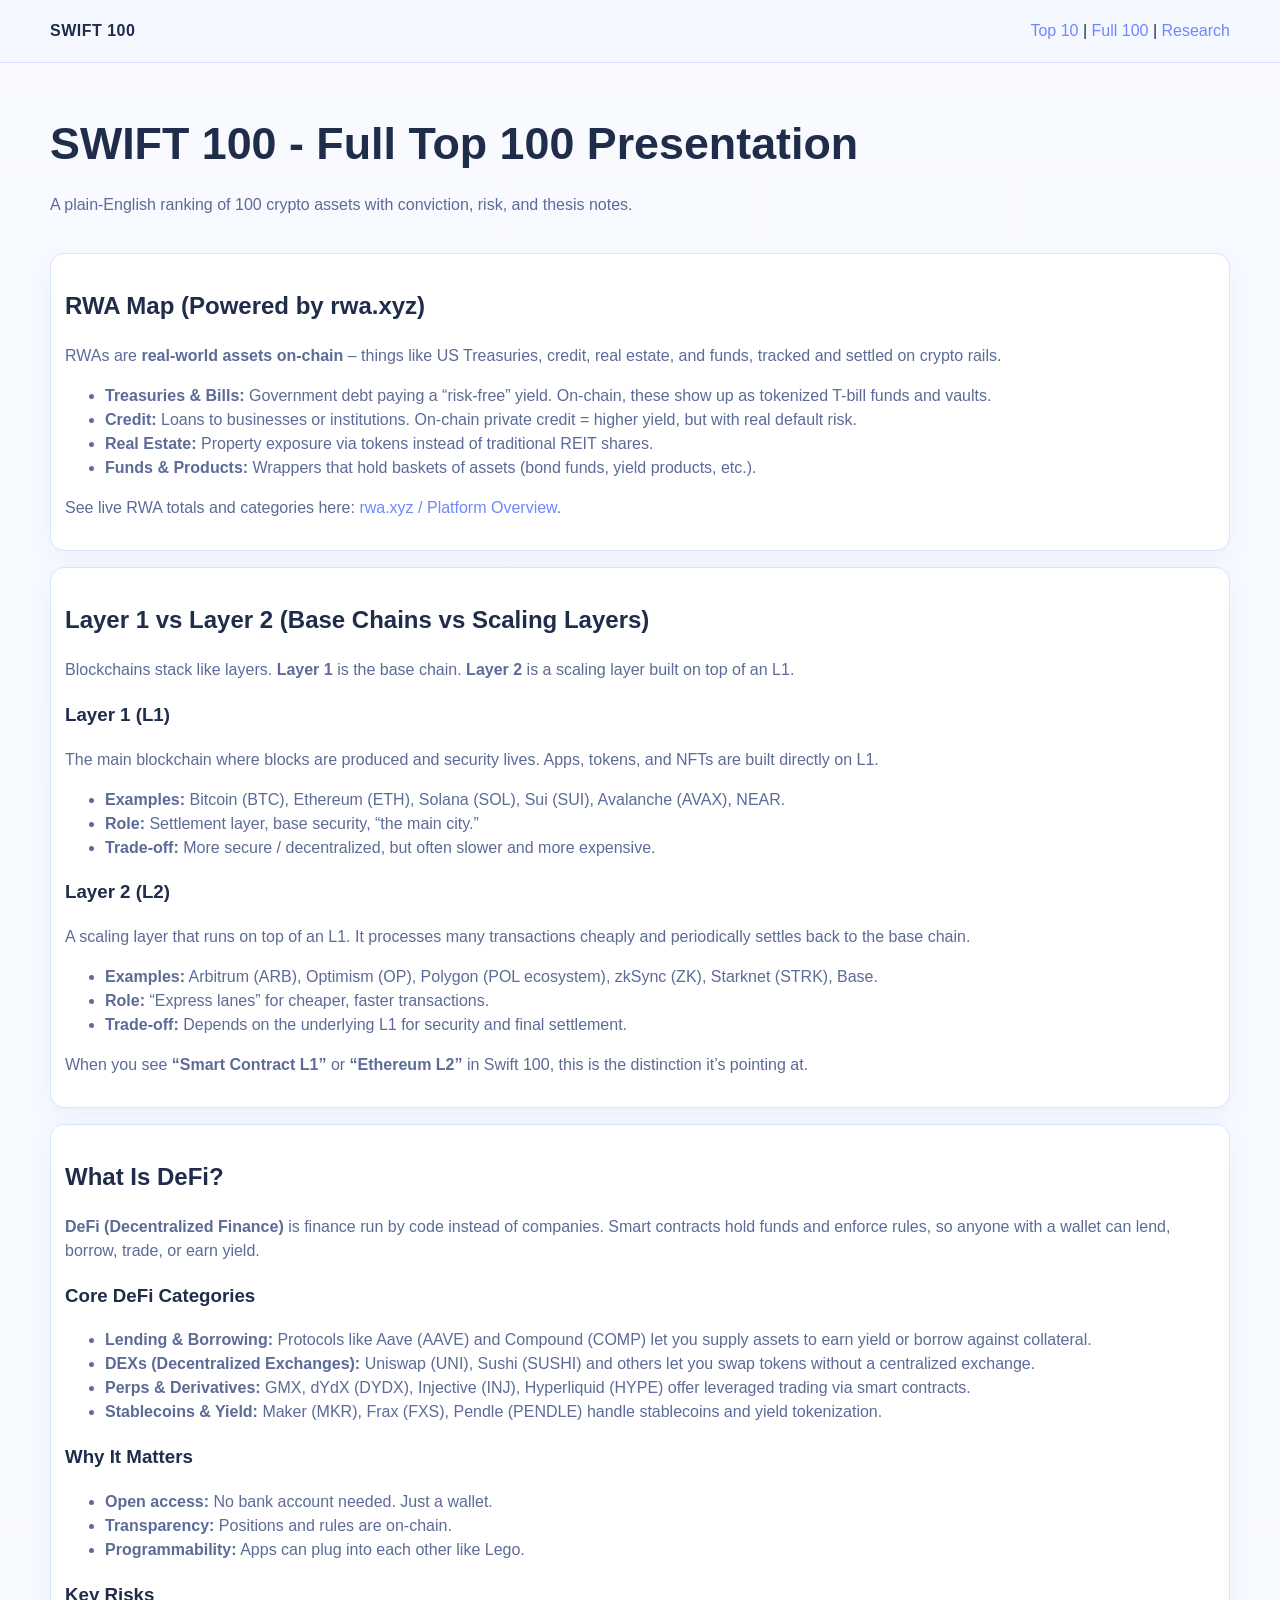
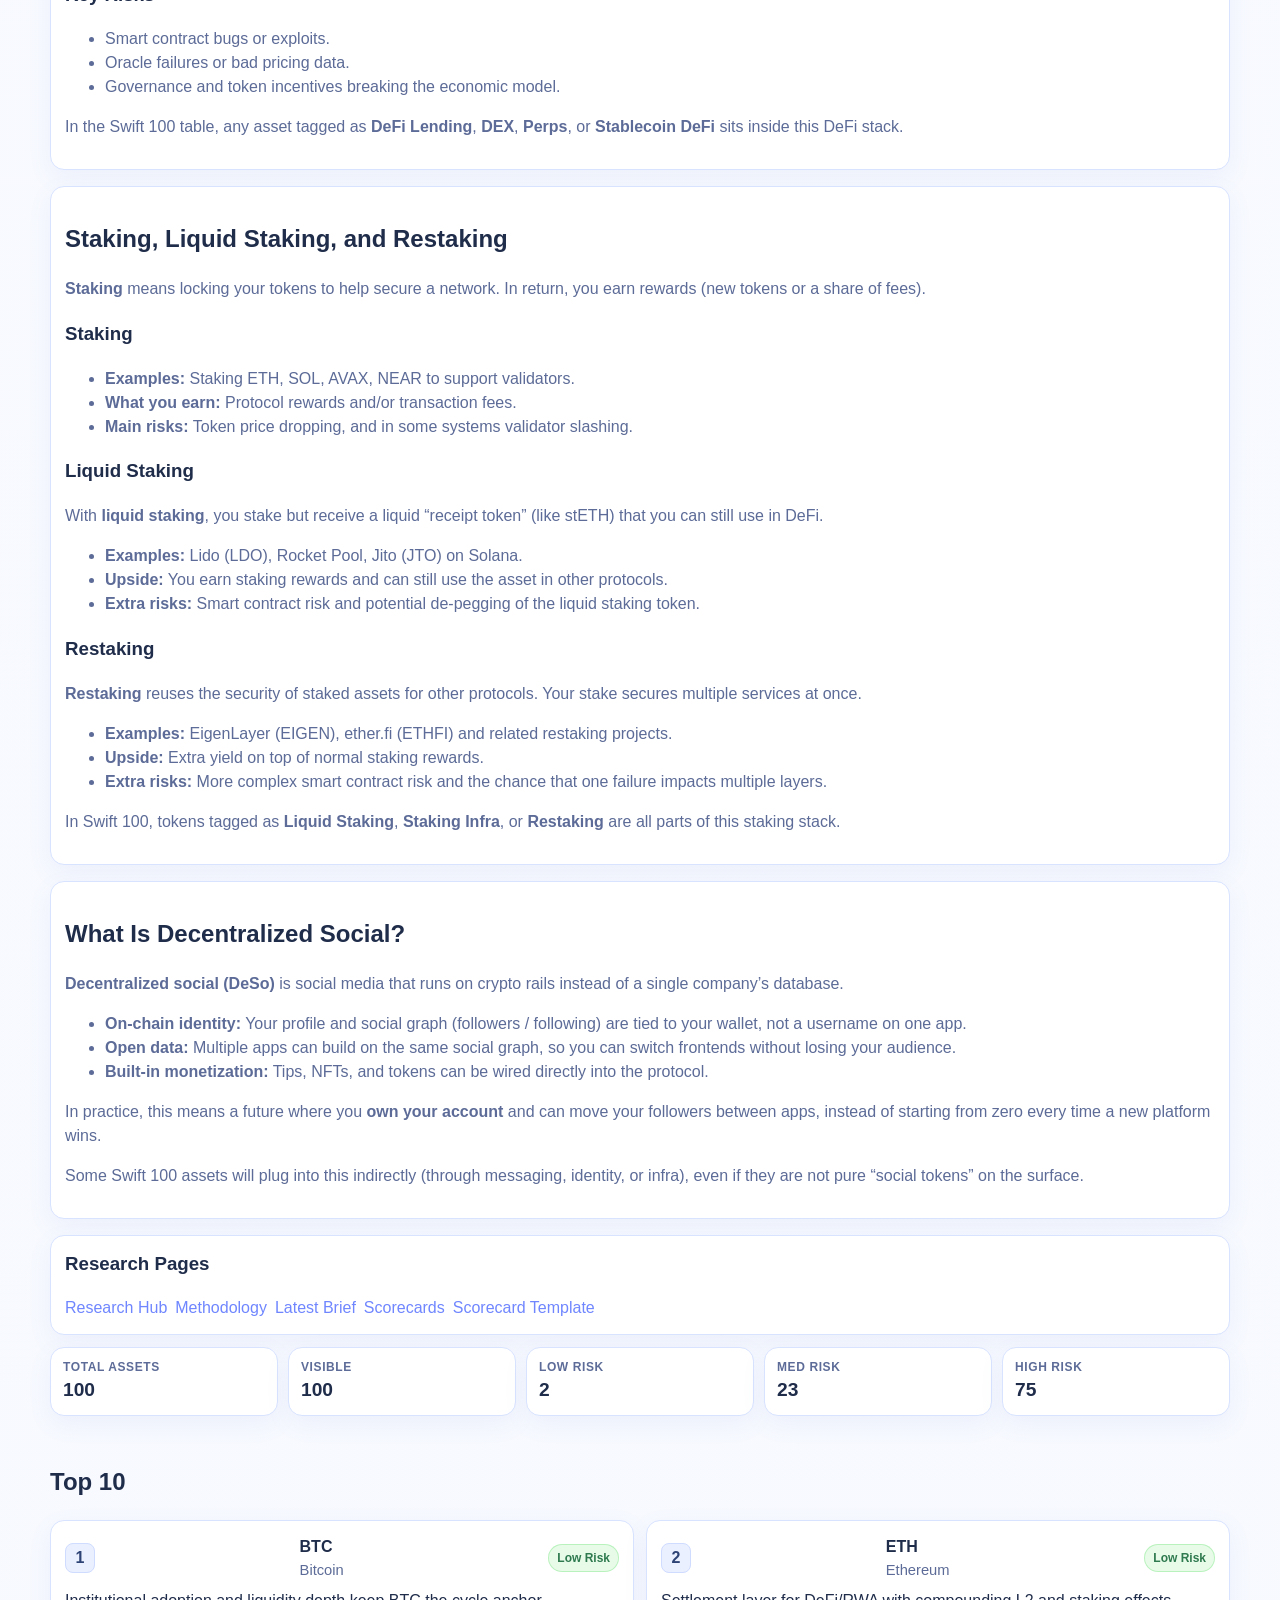
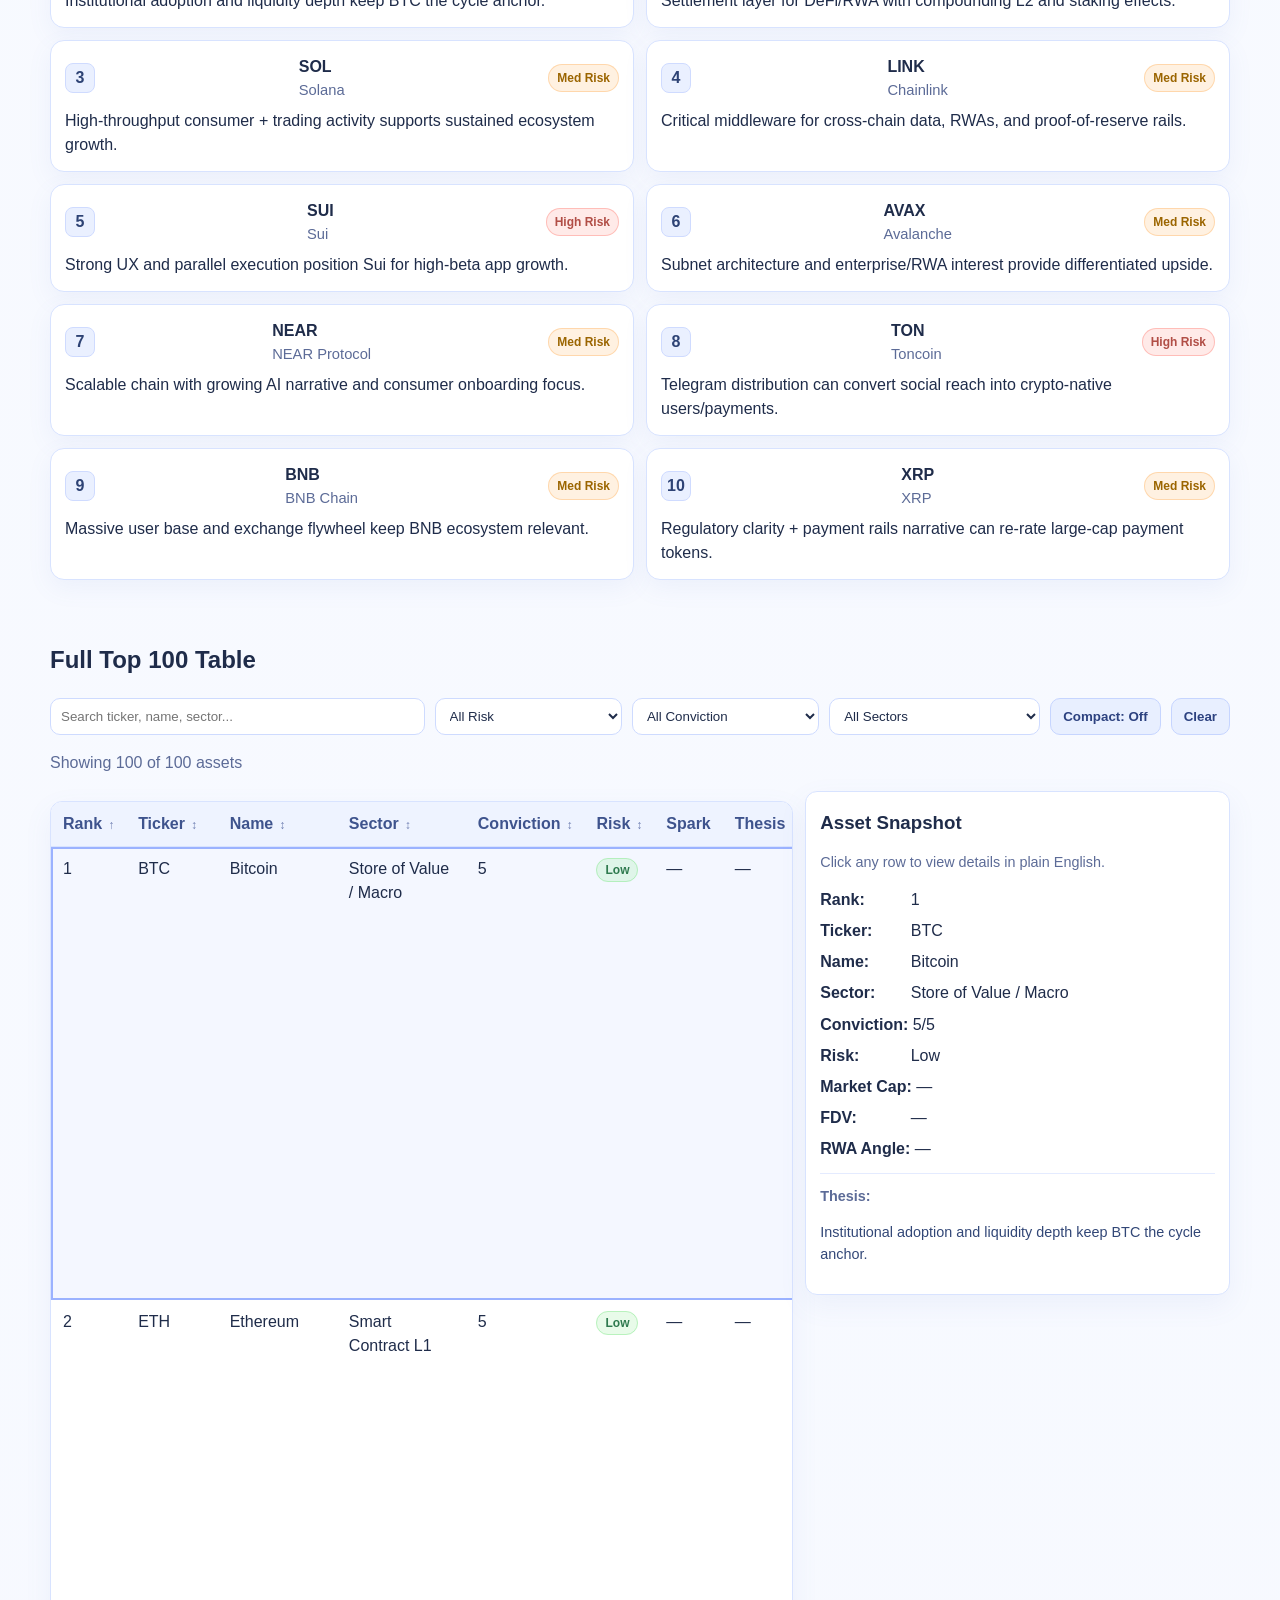
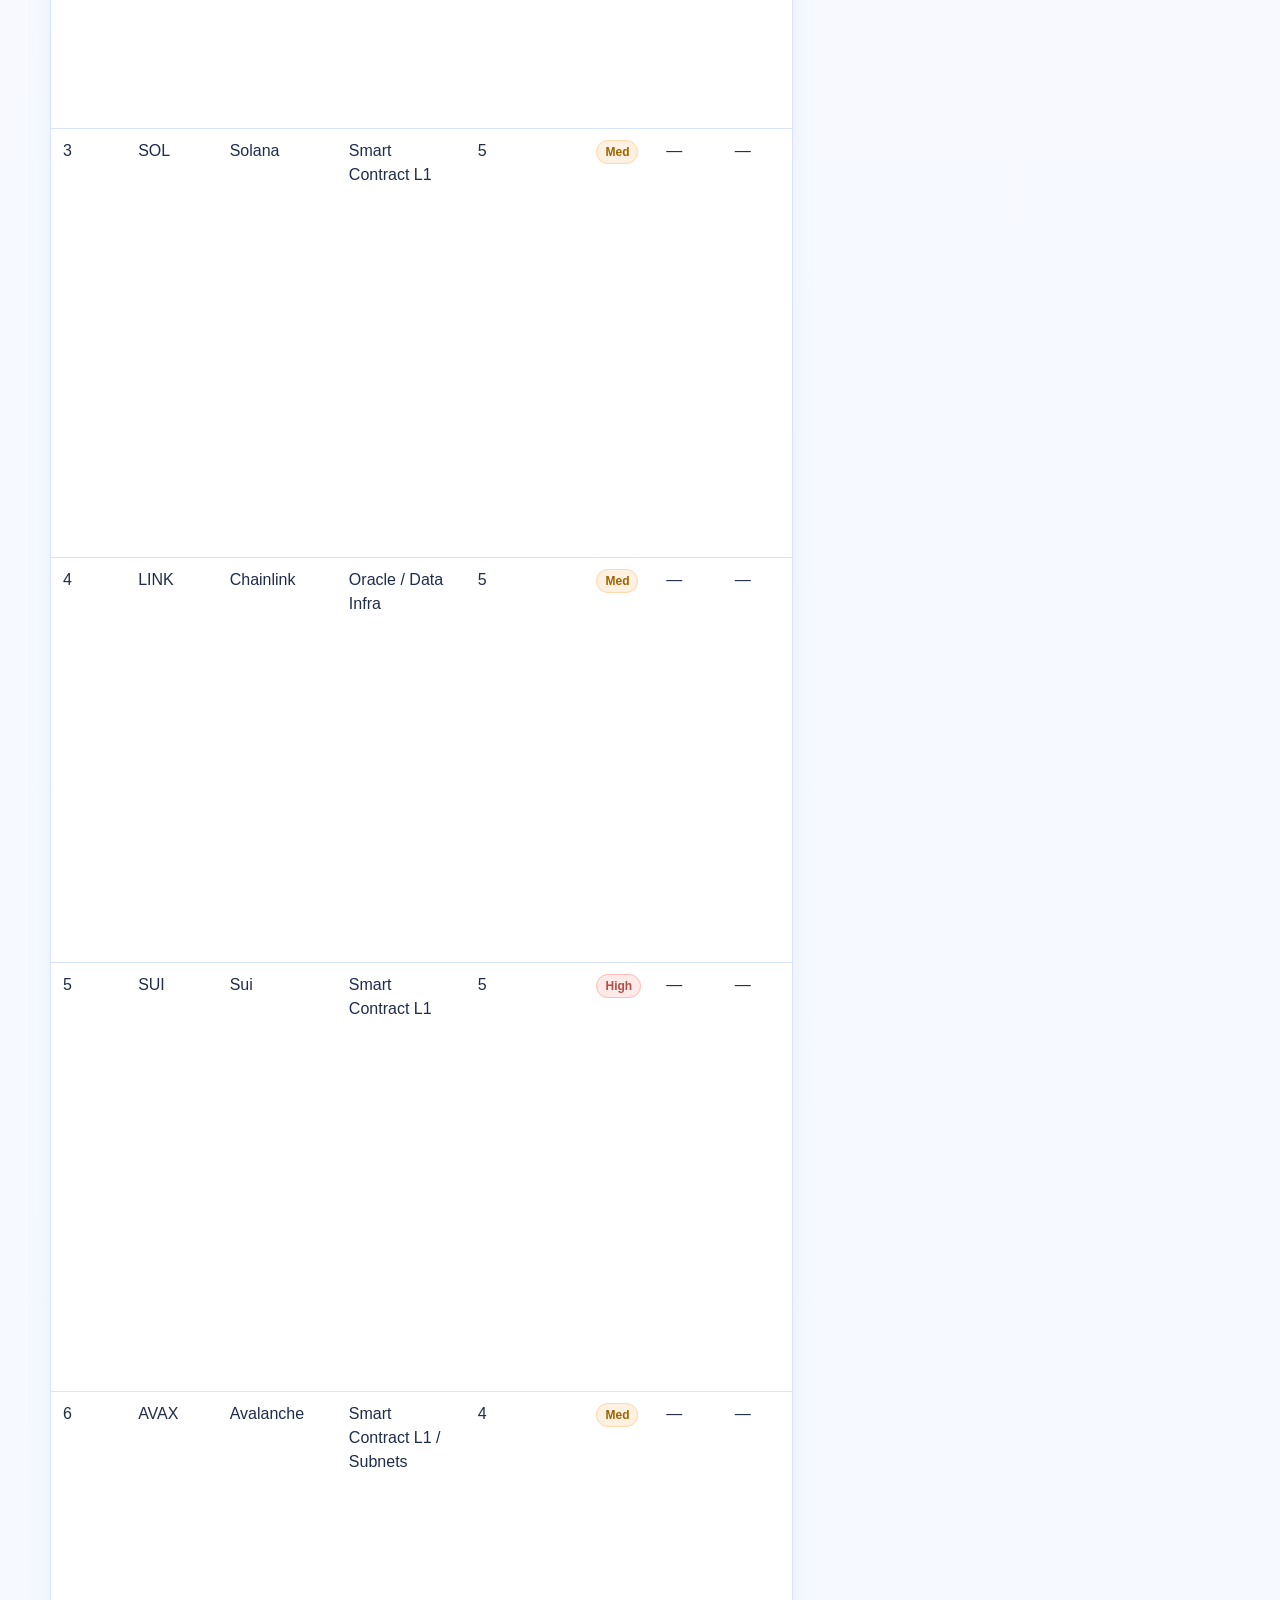
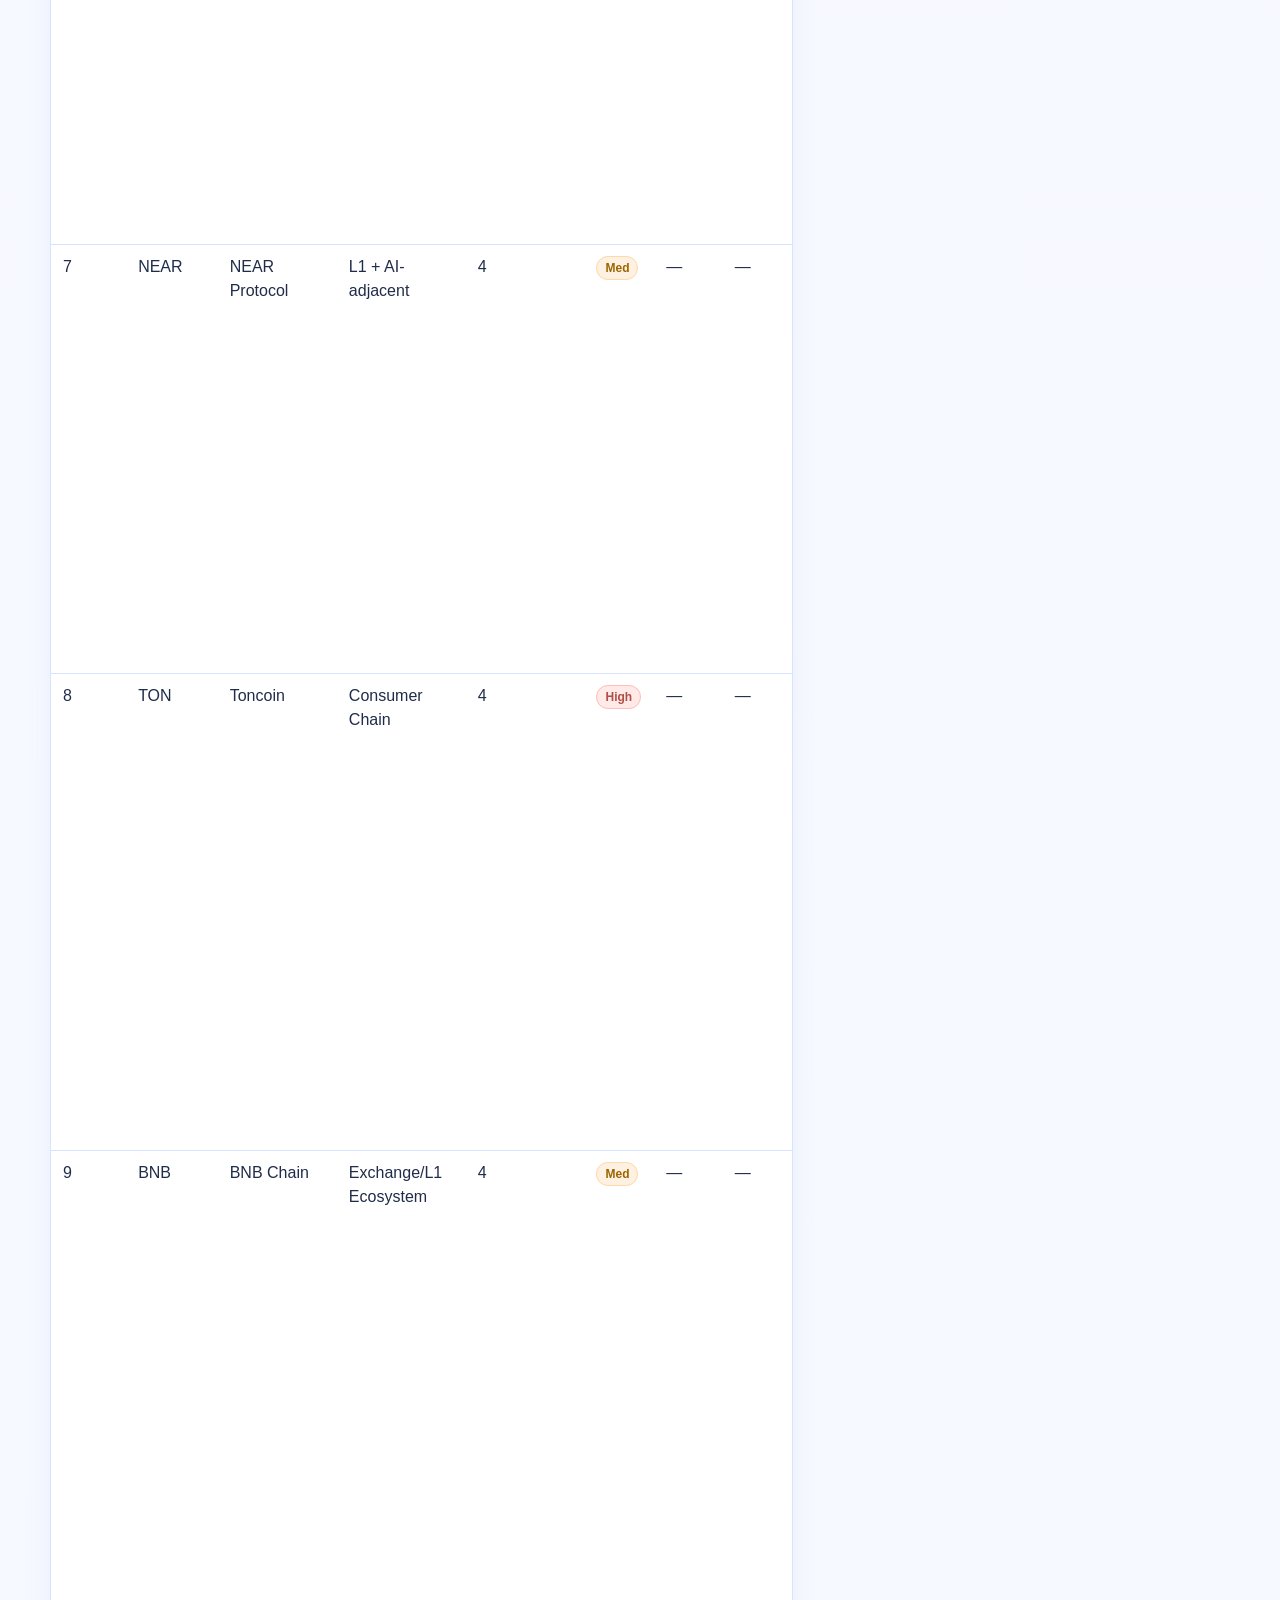
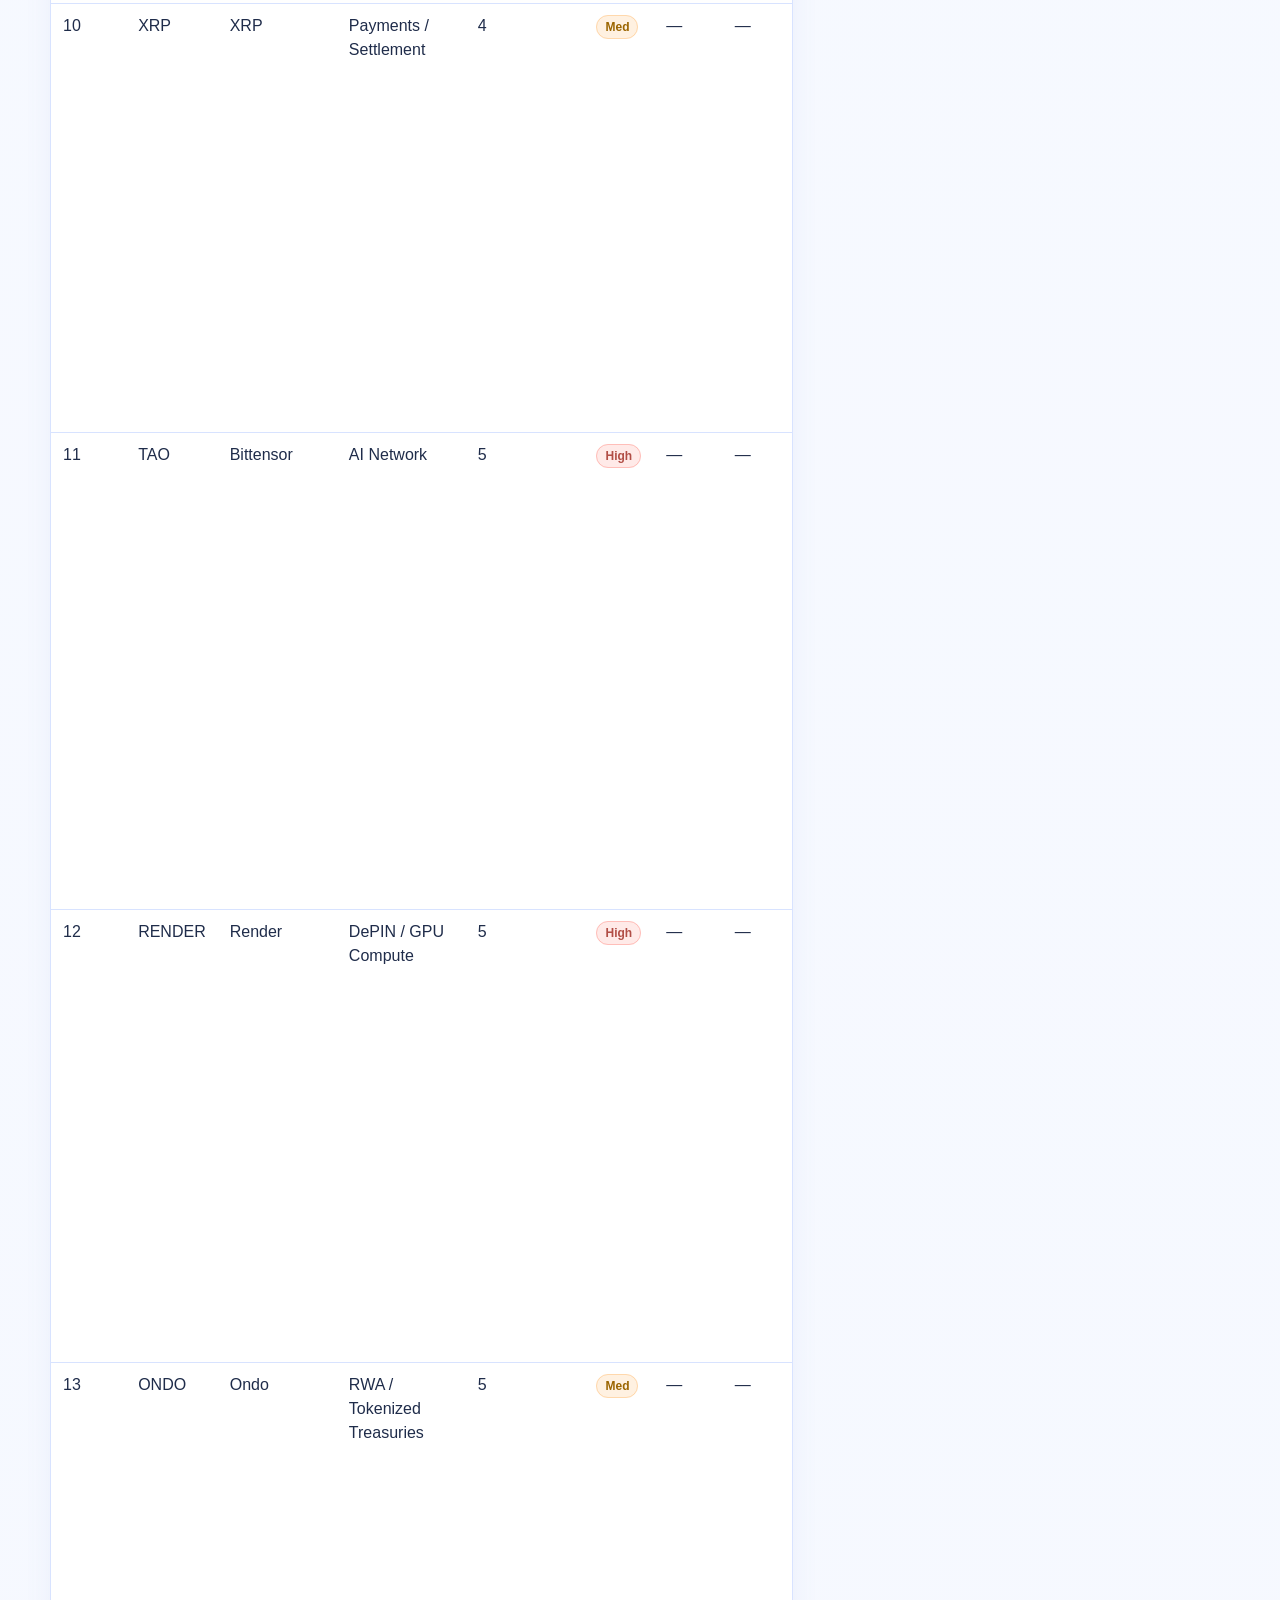
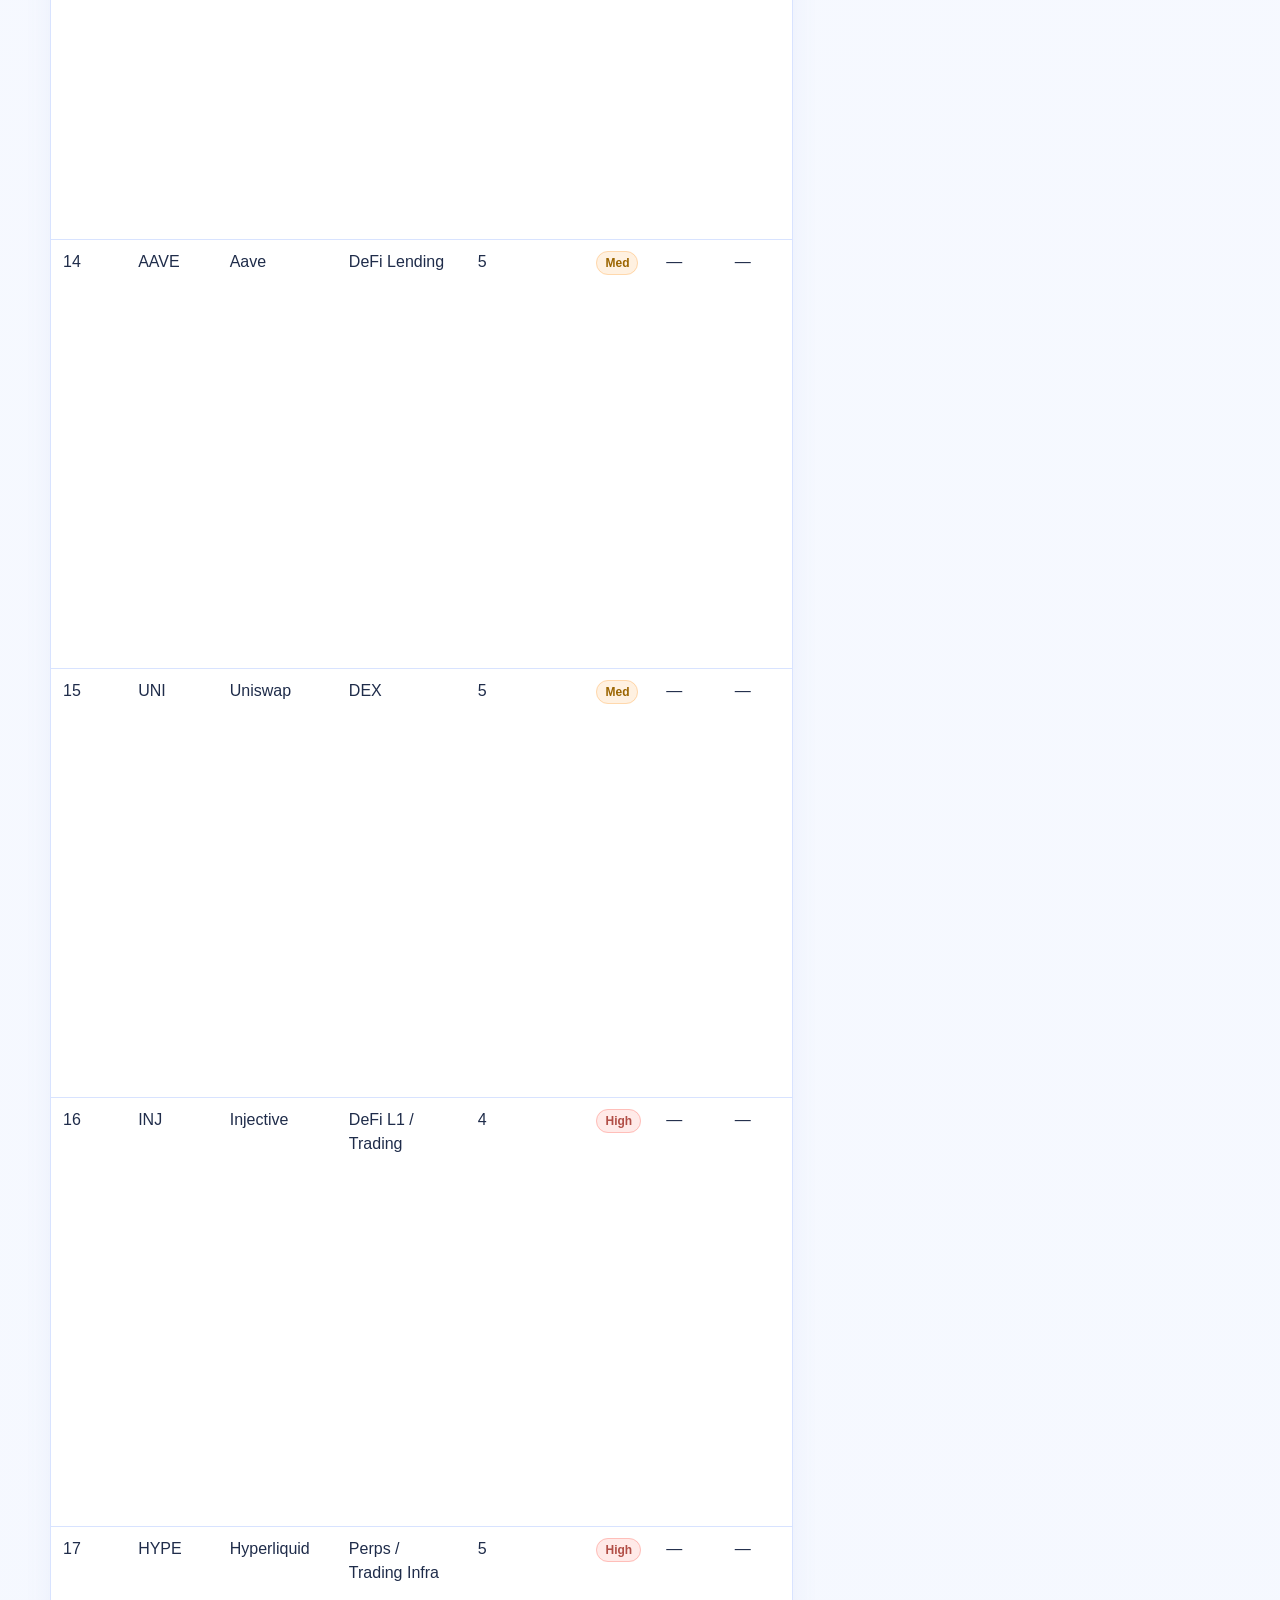
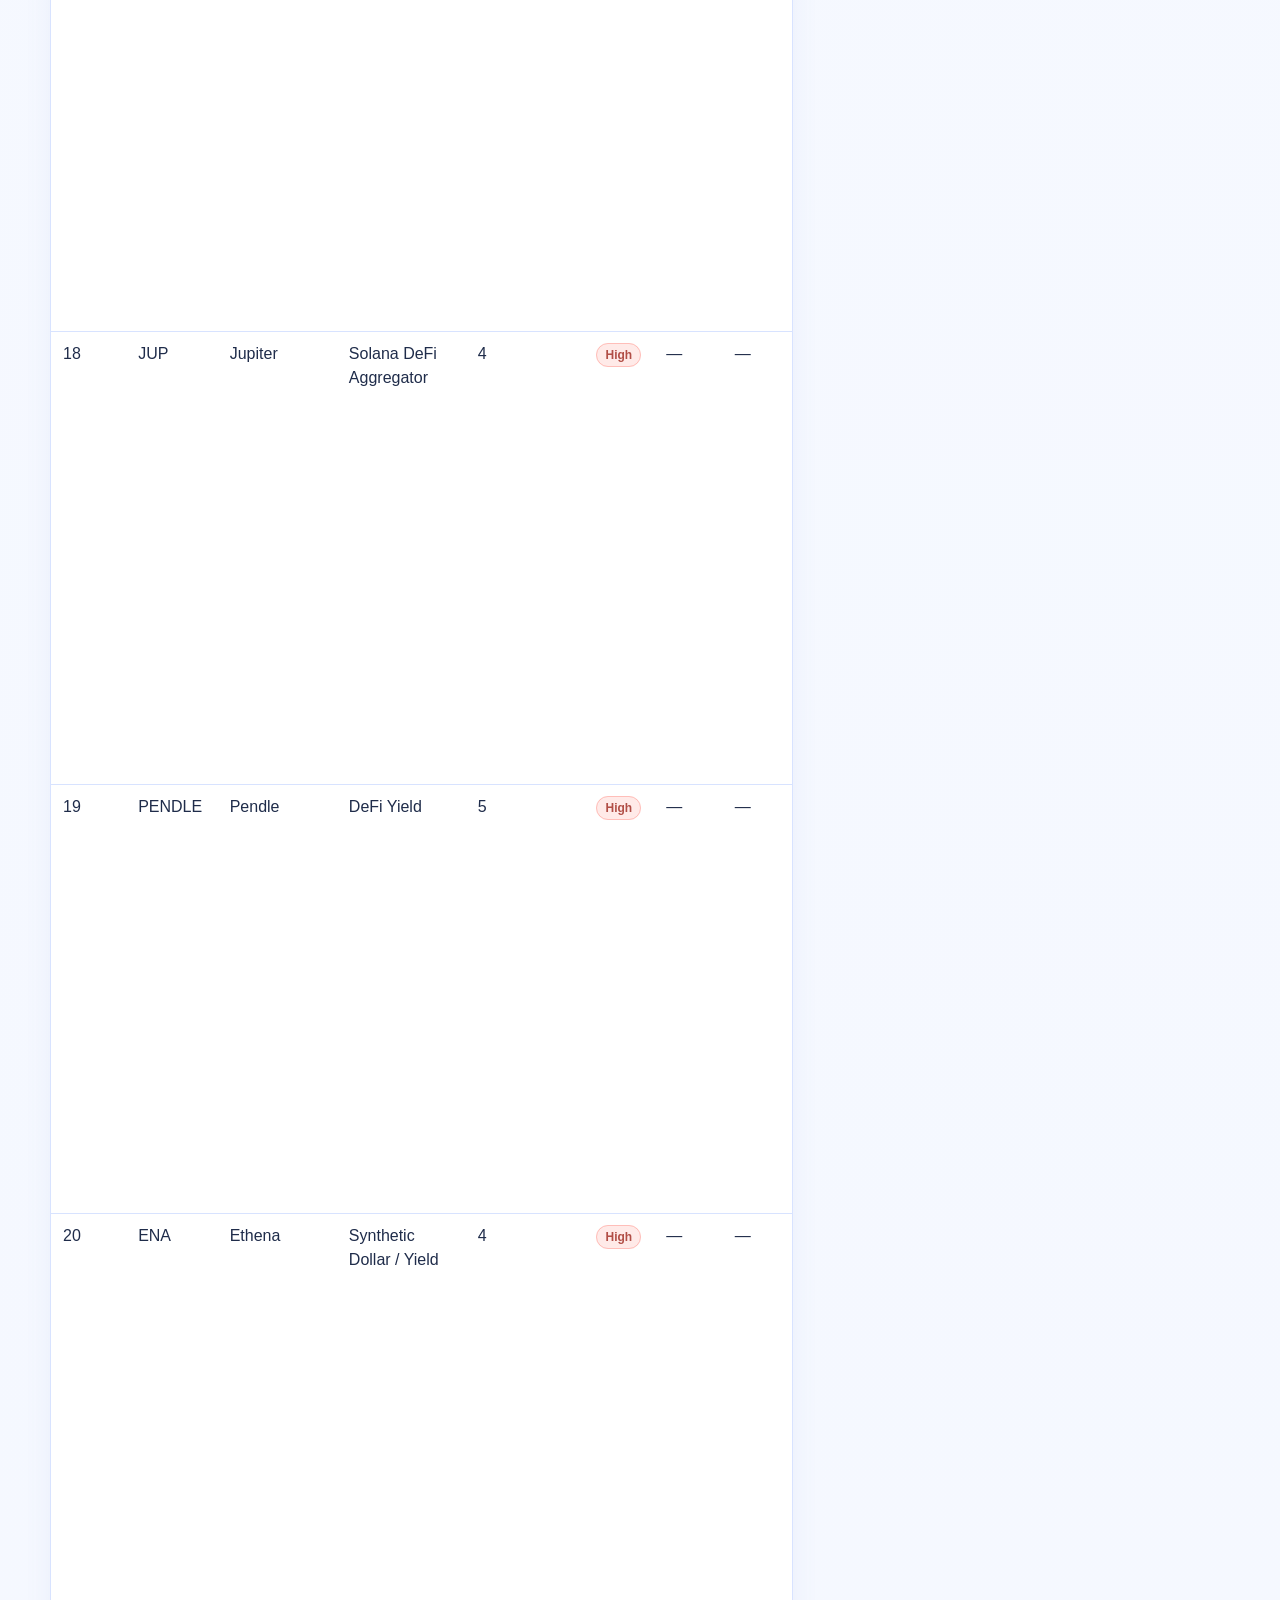
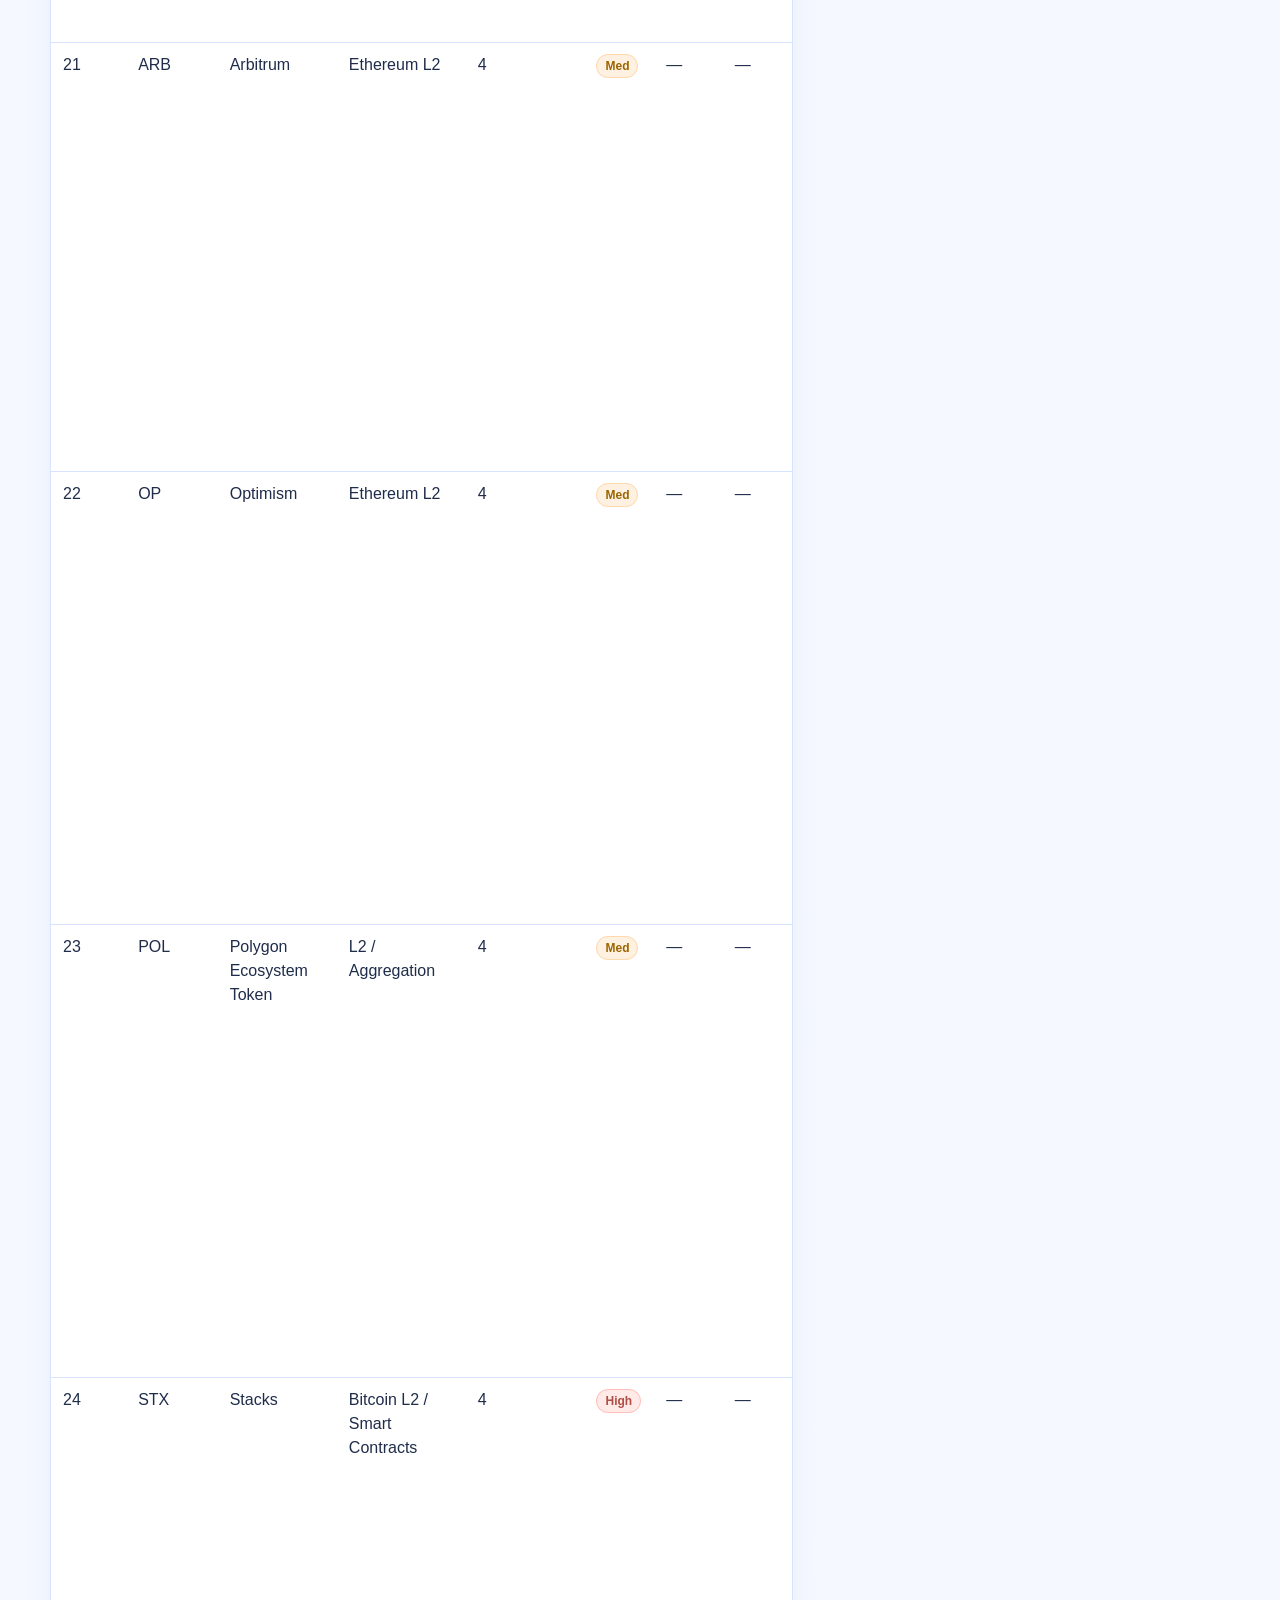
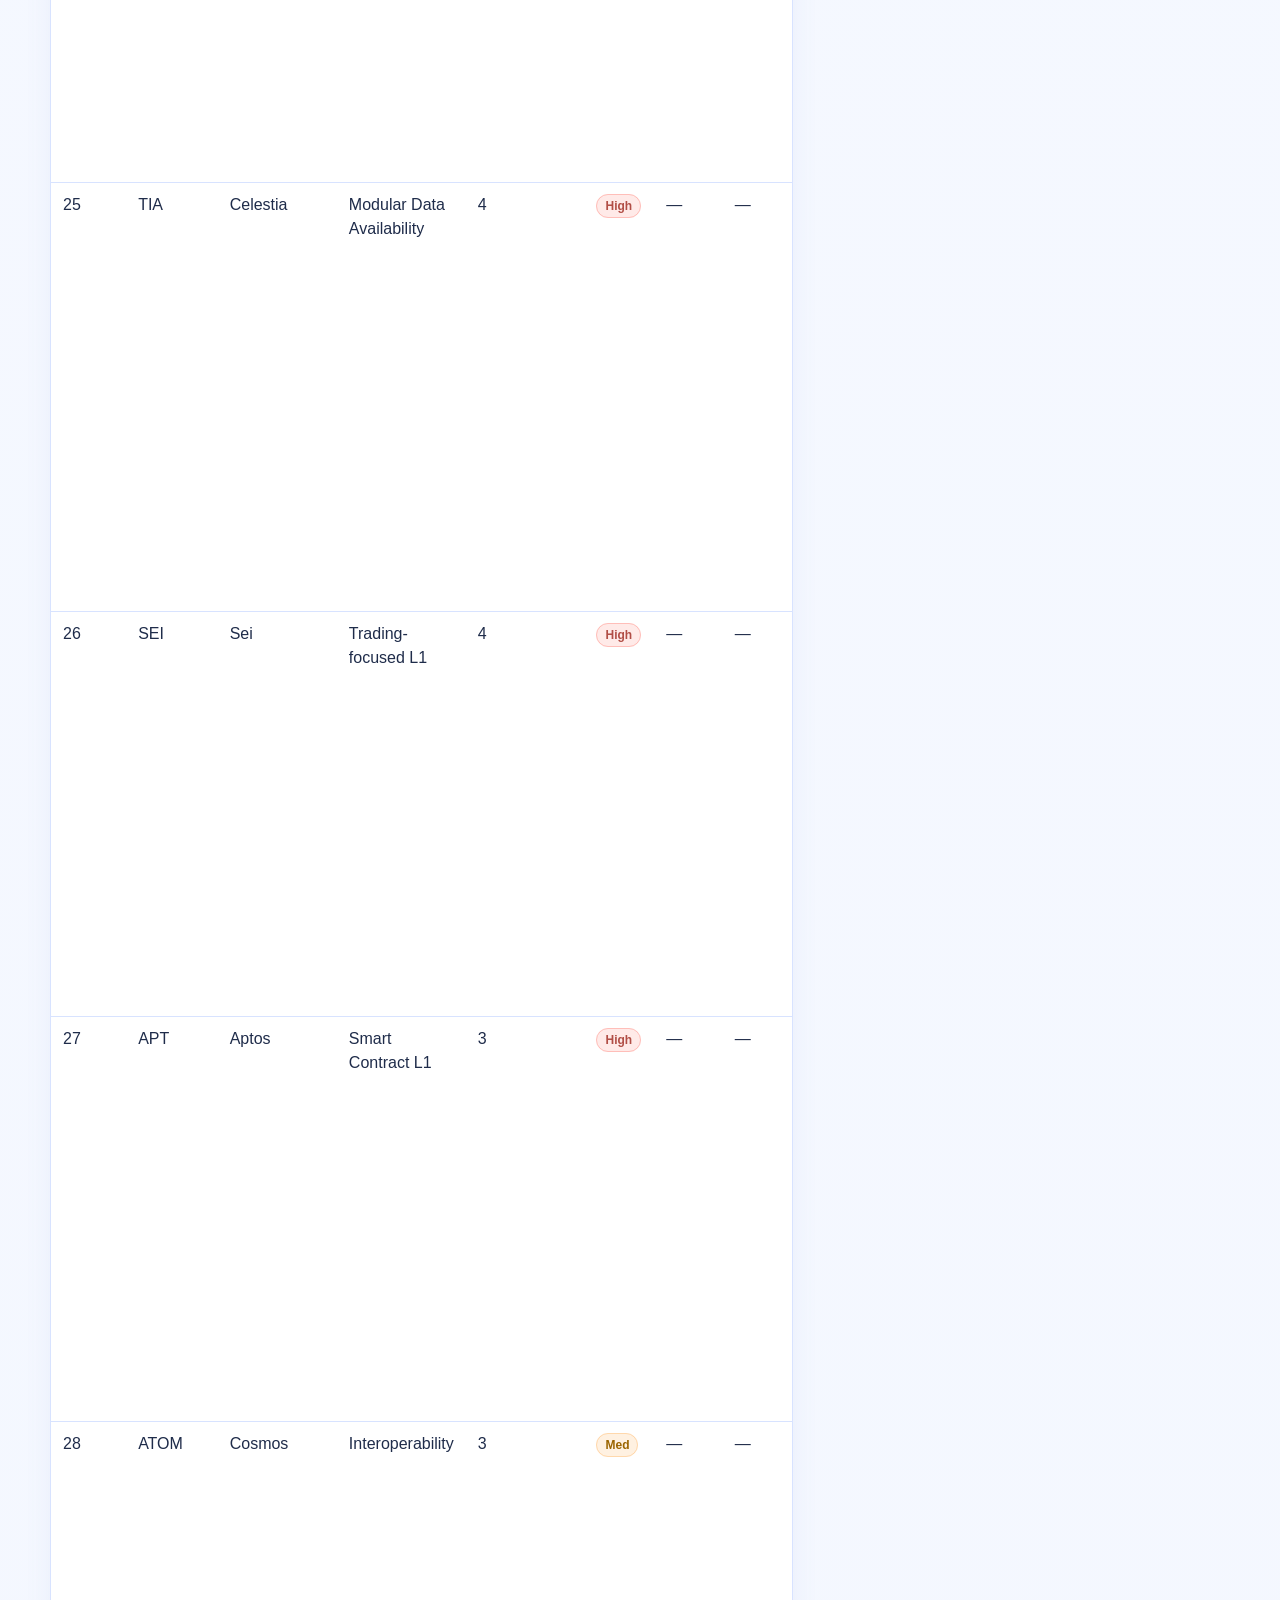
==== commit 9a1d1a97: "Sync Swift100 HTML + RWA research from workspace" ====
--- a/index.html
+++ b/index.html
@@ -29,7 +29,7 @@
 <main class="container">
 <section class="hero"><h1>SWIFT 100 - Full Top 100 Presentation</h1><p class="muted">A plain-English ranking of 100 crypto assets with conviction, risk, and thesis notes.</p></section><section class="card" id="rwa-overview" style="margin-bottom:16px"><h2>RWA Map (Powered by rwa.xyz)</h2><p class="muted">RWAs are <strong>real-world assets on-chain</strong> – things like US Treasuries, credit, real estate, and funds, tracked and settled on crypto rails.</p><ul class="muted"><li><strong>Treasuries &amp; Bills:</strong> Government debt paying a “risk-free” yield. On-chain, these show up as tokenized T-bill funds and vaults.</li><li><strong>Credit:</strong> Loans to businesses or institutions. On-chain private credit = higher yield, but with real default risk.</li><li><strong>Real Estate:</strong> Property exposure via tokens instead of traditional REIT shares.</li><li><strong>Funds &amp; Products:</strong> Wrappers that hold baskets of assets (bond funds, yield products, etc.).</li></ul><p class="muted">See live RWA totals and categories here: <a href="https://app.rwa.xyz/platform-overview" target="_blank" rel="noreferrer">rwa.xyz / Platform Overview</a>.</p></section><section class="card" id="layers" style="margin-bottom:16px;"><h2>Layer 1 vs Layer 2 (Base Chains vs Scaling Layers)</h2><p class="muted">Blockchains stack like layers. <strong>Layer 1</strong> is the base chain. <strong>Layer 2</strong> is a scaling layer built on top of an L1.</p><h3>Layer 1 (L1)</h3><p class="muted">The main blockchain where blocks are produced and security lives. Apps, tokens, and NFTs are built directly on L1.</p><ul class="muted"><li><strong>Examples:</strong> Bitcoin (BTC), Ethereum (ETH), Solana (SOL), Sui (SUI), Avalanche (AVAX), NEAR.</li><li><strong>Role:</strong> Settlement layer, base security, “the main city.”</li><li><strong>Trade-off:</strong> More secure / decentralized, but often slower and more expensive.</li></ul><h3>Layer 2 (L2)</h3><p class="muted">A scaling layer that runs on top of an L1. It processes many transactions cheaply and periodically settles back to the base chain.</p><ul class="muted"><li><strong>Examples:</strong> Arbitrum (ARB), Optimism (OP), Polygon (POL ecosystem), zkSync (ZK), Starknet (STRK), Base.</li><li><strong>Role:</strong> “Express lanes” for cheaper, faster transactions.</li><li><strong>Trade-off:</strong> Depends on the underlying L1 for security and final settlement.</li></ul><p class="muted">When you see <strong>“Smart Contract L1”</strong> or <strong>“Ethereum L2”</strong> in Swift 100, this is the distinction it’s pointing at.</p></section><section class="card" id="defi" style="margin-bottom:16px;"><h2>What Is DeFi?</h2><p class="muted"><strong>DeFi (Decentralized Finance)</strong> is finance run by code instead of companies. Smart contracts hold funds and enforce rules, so anyone with a wallet can lend, borrow, trade, or earn yield.</p><h3>Core DeFi Categories</h3><ul class="muted"><li><strong>Lending &amp; Borrowing:</strong> Protocols like Aave (AAVE) and Compound (COMP) let you supply assets to earn yield or borrow against collateral.</li><li><strong>DEXs (Decentralized Exchanges):</strong> Uniswap (UNI), Sushi (SUSHI) and others let you swap tokens without a centralized exchange.</li><li><strong>Perps &amp; Derivatives:</strong> GMX, dYdX (DYDX), Injective (INJ), Hyperliquid (HYPE) offer leveraged trading via smart contracts.</li><li><strong>Stablecoins &amp; Yield:</strong> Maker (MKR), Frax (FXS), Pendle (PENDLE) handle stablecoins and yield tokenization.</li></ul><h3>Why It Matters</h3><ul class="muted"><li><strong>Open access:</strong> No bank account needed. Just a wallet.</li><li><strong>Transparency:</strong> Positions and rules are on-chain.</li><li><strong>Programmability:</strong> Apps can plug into each other like Lego.</li></ul><h3>Key Risks</h3><ul class="muted"><li>Smart contract bugs or exploits.</li><li>Oracle failures or bad pricing data.</li><li>Governance and token incentives breaking the economic model.</li></ul><p class="muted">In the Swift 100 table, any asset tagged as <strong>DeFi Lending</strong>, <strong>DEX</strong>, <strong>Perps</strong>, or <strong>Stablecoin DeFi</strong> sits inside this DeFi stack.</p></section><section class="card" id="staking" style="margin-bottom:16px;"><h2>Staking, Liquid Staking, and Restaking</h2><p class="muted"><strong>Staking</strong> means locking your tokens to help secure a network. In return, you earn rewards (new tokens or a share of fees).</p><h3>Staking</h3><ul class="muted"><li><strong>Examples:</strong> Staking ETH, SOL, AVAX, NEAR to support validators.</li><li><strong>What you earn:</strong> Protocol rewards and/or transaction fees.</li><li><strong>Main risks:</strong> Token price dropping, and in some systems validator slashing.</li></ul><h3>Liquid Staking</h3><p class="muted">With <strong>liquid staking</strong>, you stake but receive a liquid “receipt token” (like stETH) that you can still use in DeFi.</p><ul class="muted"><li><strong>Examples:</strong> Lido (LDO), Rocket Pool, Jito (JTO) on Solana.</li><li><strong>Upside:</strong> You earn staking rewards and can still use the asset in other protocols.</li><li><strong>Extra risks:</strong> Smart contract risk and potential de-pegging of the liquid staking token.</li></ul><h3>Restaking</h3><p class="muted"><strong>Restaking</strong> reuses the security of staked assets for other protocols. Your stake secures multiple services at once.</p><ul class="muted"><li><strong>Examples:</strong> EigenLayer (EIGEN), ether.fi (ETHFI) and related restaking projects.</li><li><strong>Upside:</strong> Extra yield on top of normal staking rewards.</li><li><strong>Extra risks:</strong> More complex smart contract risk and the chance that one failure impacts multiple layers.</li></ul><p class="muted">In Swift 100, tokens tagged as <strong>Liquid Staking</strong>, <strong>Staking Infra</strong>, or <strong>Restaking</strong> are all parts of this staking stack.</p></section><section class="card" id="deso" style="margin-bottom:16px;"><h2>What Is Decentralized Social?</h2><p class="muted"><strong>Decentralized social (DeSo)</strong> is social media that runs on crypto rails instead of a single company’s database.</p><ul class="muted"><li><strong>On-chain identity:</strong> Your profile and social graph (followers / following) are tied to your wallet, not a username on one app.</li><li><strong>Open data:</strong> Multiple apps can build on the same social graph, so you can switch frontends without losing your audience.</li><li><strong>Built-in monetization:</strong> Tips, NFTs, and tokens can be wired directly into the protocol.</li></ul><p class="muted">In practice, this means a future where you <strong>own your account</strong> and can move your followers between apps, instead of starting from zero every time a new platform wins.</p><p class="muted">Some Swift 100 assets will plug into this indirectly (through messaging, identity, or infra), even if they are not pure “social tokens” on the surface.</p></section><section class="card" style="margin-bottom:12px"><h3 style="margin-top:0">Research Pages</h3><div style="display:flex;flex-wrap:wrap;gap:8px"><a href="./research/index.html">Research Hub</a><a href="./research/methodology.html">Methodology</a><a href="./research/alpha-briefs/2026-03-01.html">Latest Brief</a><a href="./research/scorecards/index.html">Scorecards</a><a href="./research/scorecards/template.html">Scorecard Template</a></div></section><section class="kpi" id="kpi"><article class="card"><div class="lbl">Total Assets</div><div class="val" id="kpiTotal">100</div></article><article class="card"><div class="lbl">Visible</div><div class="val" id="kpiVisible">100</div></article><article class="card"><div class="lbl">Low Risk</div><div class="val" id="kpiLow">0</div></article><article class="card"><div class="lbl">Med Risk</div><div class="val" id="kpiMed">0</div></article><article class="card"><div class="lbl">High Risk</div><div class="val" id="kpiHigh">0</div></article></section>
 <section id="top10" class="section"><h2>Top 10</h2><div class="grid"><article class="card"><div class="row"><span class="rank">1</span><div><div class="ticker">BTC</div><div class="name">Bitcoin</div></div><span class="pill low">Low Risk</span></div><p class="thesis">Institutional adoption and liquidity depth keep BTC the cycle anchor.</p></article><article class="card"><div class="row"><span class="rank">2</span><div><div class="ticker">ETH</div><div class="name">Ethereum</div></div><span class="pill low">Low Risk</span></div><p class="thesis">Settlement layer for DeFi/RWA with compounding L2 and staking effects.</p></article><article class="card"><div class="row"><span class="rank">3</span><div><div class="ticker">SOL</div><div class="name">Solana</div></div><span class="pill med">Med Risk</span></div><p class="thesis">High-throughput consumer + trading activity supports sustained ecosystem growth.</p></article><article class="card"><div class="row"><span class="rank">4</span><div><div class="ticker">LINK</div><div class="name">Chainlink</div></div><span class="pill med">Med Risk</span></div><p class="thesis">Critical middleware for cross-chain data, RWAs, and proof-of-reserve rails.</p></article><article class="card"><div class="row"><span class="rank">5</span><div><div class="ticker">SUI</div><div class="name">Sui</div></div><span class="pill high">High Risk</span></div><p class="thesis">Strong UX and parallel execution position Sui for high-beta app growth.</p></article><article class="card"><div class="row"><span class="rank">6</span><div><div class="ticker">AVAX</div><div class="name">Avalanche</div></div><span class="pill med">Med Risk</span></div><p class="thesis">Subnet architecture and enterprise/RWA interest provide differentiated upside.</p></article><article class="card"><div class="row"><span class="rank">7</span><div><div class="ticker">NEAR</div><div class="name">NEAR Protocol</div></div><span class="pill med">Med Risk</span></div><p class="thesis">Scalable chain with growing AI narrative and consumer onboarding focus.</p></article><article class="card"><div class="row"><span class="rank">8</span><div><div class="ticker">TON</div><div class="name">Toncoin</div></div><span class="pill high">High Risk</span></div><p class="thesis">Telegram distribution can convert social reach into crypto-native users/payments.</p></article><article class="card"><div class="row"><span class="rank">9</span><div><div class="ticker">BNB</div><div class="name">BNB Chain</div></div><span class="pill med">Med Risk</span></div><p class="thesis">Massive user base and exchange flywheel keep BNB ecosystem relevant.</p></article><article class="card"><div class="row"><span class="rank">10</span><div><div class="ticker">XRP</div><div class="name">XRP</div></div><span class="pill med">Med Risk</span></div><p class="thesis">Regulatory clarity + payment rails narrative can re-rate large-cap payment tokens.</p></article></div></section>
-<section id="full100" class="section"><h2>Full Top 100 Table</h2><div class="toolbar"><input id="searchInput" type="text" placeholder="Search ticker, name, sector..."/><select id="riskFilter"><option value="">All Risk</option><option value="Low">Low</option><option value="Med">Med</option><option value="High">High</option></select><select id="convFilter"><option value="">All Conviction</option><option value="5">5</option><option value="4">4+</option><option value="3">3+</option></select><select id="sectorFilter"><option value="">All Sectors</option></select><button id="compactToggle" type="button">Compact: Off</button><button id="clearFilters" type="button">Clear</button></div><p class="muted" id="showingText">Showing 100 of 100 assets</p><div class="table-layout"><div class="table-wrap"><table id="swiftTable"><thead><tr><th class="sortable" data-sort="rank">Rank</th><th class="sortable" data-sort="ticker">Ticker</th><th class="sortable" data-sort="name">Name</th><th class="sortable" data-sort="sector">Sector</th><th class="sortable" data-sort="conviction">Conviction</th><th class="sortable" data-sort="risk">Risk</th><th>Spark</th><th class="sortable" data-sort="thesis">Thesis</th></tr></thead><tbody><tr><td>1</td><td>BTC</td><td>Bitcoin</td><td>Store of Value / Macro</td><td>5</td><td><span class="pill low">Low</span></td><td>Institutional adoption and liquidity depth keep BTC the cycle anchor.</td></tr><tr><td>2</td><td>ETH</td><td>Ethereum</td><td>Smart Contract L1</td><td>5</td><td><span class="pill low">Low</span></td><td>Settlement layer for DeFi/RWA with compounding L2 and staking effects.</td></tr><tr><td>3</td><td>SOL</td><td>Solana</td><td>Smart Contract L1</td><td>5</td><td><span class="pill med">Med</span></td><td>High-throughput consumer + trading activity supports sustained ecosystem growth.</td></tr><tr><td>4</td><td>LINK</td><td>Chainlink</td><td>Oracle / Data Infra</td><td>5</td><td><span class="pill med">Med</span></td><td>Critical middleware for cross-chain data, RWAs, and proof-of-reserve rails.</td></tr><tr><td>5</td><td>SUI</td><td>Sui</td><td>Smart Contract L1</td><td>5</td><td><span class="pill high">High</span></td><td>Strong UX and parallel execution position Sui for high-beta app growth.</td></tr><tr><td>6</td><td>AVAX</td><td>Avalanche</td><td>Smart Contract L1 / Subnets</td><td>4</td><td><span class="pill med">Med</span></td><td>Subnet architecture and enterprise/RWA interest provide differentiated upside.</td></tr><tr><td>7</td><td>NEAR</td><td>NEAR Protocol</td><td>L1 + AI-adjacent</td><td>4</td><td><span class="pill med">Med</span></td><td>Scalable chain with growing AI narrative and consumer onboarding focus.</td></tr><tr><td>8</td><td>TON</td><td>Toncoin</td><td>Consumer Chain</td><td>4</td><td><span class="pill high">High</span></td><td>Telegram distribution can convert social reach into crypto-native users/payments.</td></tr><tr><td>9</td><td>BNB</td><td>BNB Chain</td><td>Exchange/L1 Ecosystem</td><td>4</td><td><span class="pill med">Med</span></td><td>Massive user base and exchange flywheel keep BNB ecosystem relevant.</td></tr><tr><td>10</td><td>XRP</td><td>XRP</td><td>Payments / Settlement</td><td>4</td><td><span class="pill med">Med</span></td><td>Regulatory clarity + payment rails narrative can re-rate large-cap payment tokens.</td></tr><tr><td>11</td><td>TAO</td><td>Bittensor</td><td>AI Network</td><td>5</td><td><span class="pill high">High</span></td><td>Decentralized AI incentive layer remains one of the strongest AI-crypto bets.</td></tr><tr><td>12</td><td>RENDER</td><td>Render</td><td>DePIN / GPU Compute</td><td>5</td><td><span class="pill high">High</span></td><td>GPU marketplace benefits directly from AI compute demand growth.</td></tr><tr><td>13</td><td>ONDO</td><td>Ondo</td><td>RWA / Tokenized Treasuries</td><td>5</td><td><span class="pill med">Med</span></td><td>Clear product-market fit in compliant onchain yield and tokenized securities.</td></tr><tr><td>14</td><td>AAVE</td><td>Aave</td><td>DeFi Lending</td><td>5</td><td><span class="pill med">Med</span></td><td>Blue-chip lending protocol with resilient revenue and multichain expansion.</td></tr><tr><td>15</td><td>UNI</td><td>Uniswap</td><td>DEX</td><td>5</td><td><span class="pill med">Med</span></td><td>Dominant decentralized exchange with durable liquidity network effects.</td></tr><tr><td>16</td><td>INJ</td><td>Injective</td><td>DeFi L1 / Trading</td><td>4</td><td><span class="pill high">High</span></td><td>Trading-specialized chain with strong narrative leverage in derivatives growth.</td></tr><tr><td>17</td><td>HYPE</td><td>Hyperliquid</td><td>Perps / Trading Infra</td><td>5</td><td><span class="pill high">High</span></td><td>Onchain perps growth and sticky trader liquidity drive asymmetric upside.</td></tr><tr><td>18</td><td>JUP</td><td>Jupiter</td><td>Solana DeFi Aggregator</td><td>4</td><td><span class="pill high">High</span></td><td>Solana routing/liquidity hub with strong product velocity and user mindshare.</td></tr><tr><td>19</td><td>PENDLE</td><td>Pendle</td><td>DeFi Yield</td><td>5</td><td><span class="pill high">High</span></td><td>Yield tokenization becomes more valuable as onchain rates and RWAs expand.</td></tr><tr><td>20</td><td>ENA</td><td>Ethena</td><td>Synthetic Dollar / Yield</td><td>4</td><td><span class="pill high">High</span></td><td>Scalable stable-yield product can capture large liquidity during risk-on phases.</td></tr><tr><td>21</td><td>ARB</td><td>Arbitrum</td><td>Ethereum L2</td><td>4</td><td><span class="pill med">Med</span></td><td>Leading L2 ecosystem with broad app coverage and institutional relevance.</td></tr><tr><td>22</td><td>OP</td><td>Optimism</td><td>Ethereum L2</td><td>4</td><td><span class="pill med">Med</span></td><td>Superchain strategy may compound adoption through shared infrastructure.</td></tr><tr><td>23</td><td>POL</td><td>Polygon Ecosystem Token</td><td>L2 / Aggregation</td><td>4</td><td><span class="pill med">Med</span></td><td>Broad enterprise footprint plus migration to modular scaling stack.</td></tr><tr><td>24</td><td>STX</td><td>Stacks</td><td>Bitcoin L2 / Smart Contracts</td><td>4</td><td><span class="pill high">High</span></td><td>BTC-linked smart-contract demand offers unique upside in Bitcoin cycle strength.</td></tr><tr><td>25</td><td>TIA</td><td>Celestia</td><td>Modular Data Availability</td><td>4</td><td><span class="pill high">High</span></td><td>Modular stack adoption can make DA tokens key infrastructure winners.</td></tr><tr><td>26</td><td>SEI</td><td>Sei</td><td>Trading-focused L1</td><td>4</td><td><span class="pill high">High</span></td><td>Performance-first positioning targets exchange-like onchain trading flows.</td></tr><tr><td>27</td><td>APT</td><td>Aptos</td><td>Smart Contract L1</td><td>3</td><td><span class="pill high">High</span></td><td>Strong funding/dev base with upside if consumer apps gain traction.</td></tr><tr><td>28</td><td>ATOM</td><td>Cosmos</td><td>Interoperability</td><td>3</td><td><span class="pill med">Med</span></td><td>Interchain architecture remains relevant as app-chains re-emerge.</td></tr><tr><td>29</td><td>ICP</td><td>Internet Computer</td><td>Compute L1</td><td>3</td><td><span class="pill high">High</span></td><td>Full-stack onchain compute model offers upside if dev adoption accelerates.</td></tr><tr><td>30</td><td>HBAR</td><td>Hedera</td><td>Enterprise DLT</td><td>3</td><td><span class="pill med">Med</span></td><td>Enterprise/governance model could outperform if regulated use cases expand.</td></tr><tr><td>31</td><td>TRX</td><td>TRON</td><td>Payments / Stablecoin Rail</td><td>3</td><td><span class="pill med">Med</span></td><td>Persistent stablecoin transfer demand supports TRON transaction utility.</td></tr><tr><td>32</td><td>OM</td><td>MANTRA</td><td>RWA</td><td>4</td><td><span class="pill high">High</span></td><td>High-beta RWA proxy with strong narrative sensitivity.</td></tr><tr><td>33</td><td>MKR</td><td>Maker</td><td>DeFi / Stablecoin</td><td>4</td><td><span class="pill med">Med</span></td><td>Cash-flow profile and treasury strategy make MKR a DeFi quality name.</td></tr><tr><td>34</td><td>LDO</td><td>Lido DAO</td><td>Liquid Staking</td><td>4</td><td><span class="pill med">Med</span></td><td>ETH staking dominance keeps LDO exposed to base-layer yield growth.</td></tr><tr><td>35</td><td>RUNE</td><td>THORChain</td><td>Cross-chain Liquidity</td><td>4</td><td><span class="pill high">High</span></td><td>Native cross-chain swaps are strategically valuable in fragmented liquidity markets.</td></tr><tr><td>36</td><td>PYTH</td><td>Pyth Network</td><td>Oracle</td><td>4</td><td><span class="pill high">High</span></td><td>Fast oracle rails increasingly critical for perps and low-latency DeFi.</td></tr><tr><td>37</td><td>EIGEN</td><td>EigenLayer</td><td>Restaking Infra</td><td>4</td><td><span class="pill high">High</span></td><td>Shared cryptoeconomic security can become a major middleware layer.</td></tr><tr><td>38</td><td>STRK</td><td>Starknet</td><td>zk L2</td><td>3</td><td><span class="pill high">High</span></td><td>zk stack upside remains significant if throughput + UX improve.</td></tr><tr><td>39</td><td>ZK</td><td>zkSync</td><td>zk L2</td><td>3</td><td><span class="pill high">High</span></td><td>zk rollup ecosystem can capture apps needing low-cost secure settlement.</td></tr><tr><td>40</td><td>DYDX</td><td>dYdX</td><td>Perps DEX</td><td>3</td><td><span class="pill high">High</span></td><td>Durable derivatives demand supports long-run onchain exchange thesis.</td></tr><tr><td>41</td><td>GMX</td><td>GMX</td><td>Perps / DeFi</td><td>3</td><td><span class="pill high">High</span></td><td>Real-yield trading model benefits from persistent speculative volume.</td></tr><tr><td>42</td><td>CRV</td><td>Curve</td><td>Stablecoin DeFi</td><td>3</td><td><span class="pill high">High</span></td><td>Stable liquidity infrastructure remains core to DeFi yield plumbing.</td></tr><tr><td>43</td><td>SNX</td><td>Synthetix</td><td>Derivatives Infra</td><td>3</td><td><span class="pill high">High</span></td><td>Protocol-level perps architecture offers leveraged upside if volumes return.</td></tr><tr><td>44</td><td>COMP</td><td>Compound</td><td>DeFi Lending</td><td>3</td><td><span class="pill med">Med</span></td><td>Blue-chip governance token with upside from institutional DeFi comeback.</td></tr><tr><td>45</td><td>SUSHI</td><td>Sushi</td><td>DEX</td><td>2</td><td><span class="pill high">High</span></td><td>Turnaround potential exists but execution risk remains elevated.</td></tr><tr><td>46</td><td>FXS</td><td>Frax Share</td><td>Stablecoin / LSD</td><td>3</td><td><span class="pill high">High</span></td><td>Multi-product stablecoin and LST stack gives optionality in DeFi rotation.</td></tr><tr><td>47</td><td>GRT</td><td>The Graph</td><td>Data Indexing</td><td>4</td><td><span class="pill med">Med</span></td><td>Indexing demand rises as onchain apps and AI agents require structured data.</td></tr><tr><td>48</td><td>AKT</td><td>Akash</td><td>DePIN / Cloud Compute</td><td>4</td><td><span class="pill high">High</span></td><td>Decentralized compute demand tracks AI model deployment growth.</td></tr><tr><td>49</td><td>FIL</td><td>Filecoin</td><td>DePIN / Storage</td><td>3</td><td><span class="pill med">Med</span></td><td>Persistent decentralized storage + compute integrations support utility recovery.</td></tr><tr><td>50</td><td>AR</td><td>Arweave</td><td>DePIN / Storage</td><td>3</td><td><span class="pill high">High</span></td><td>Permanent data storage thesis can re-rate with AI/data provenance demand.</td></tr><tr><td>51</td><td>THETA</td><td>Theta Network</td><td>DePIN / Media</td><td>2</td><td><span class="pill high">High</span></td><td>Edge media infra has upside if real distribution partnerships expand.</td></tr><tr><td>52</td><td>AIOZ</td><td>AIOZ Network</td><td>DePIN / Content + AI</td><td>3</td><td><span class="pill high">High</span></td><td>Combines distributed content delivery and AI narrative in one token.</td></tr><tr><td>53</td><td>HNT</td><td>Helium</td><td>DePIN / Wireless</td><td>3</td><td><span class="pill high">High</span></td><td>Wireless network token gains if real subscriber economics improve.</td></tr><tr><td>54</td><td>IOTX</td><td>IoTeX</td><td>DePIN / IoT</td><td>3</td><td><span class="pill high">High</span></td><td>Machine-to-machine data economy remains long-duration optionality bet.</td></tr><tr><td>55</td><td>GRASS</td><td>Grass</td><td>DePIN / Data</td><td>3</td><td><span class="pill high">High</span></td><td>Consumer-driven data sharing network aligns with AI data demand trend.</td></tr><tr><td>56</td><td>WLD</td><td>Worldcoin</td><td>Identity / AI</td><td>3</td><td><span class="pill high">High</span></td><td>Proof-of-personhood could become core primitive for agent-heavy internet.</td></tr><tr><td>57</td><td>FET</td><td>Fetch.ai</td><td>AI Agents</td><td>4</td><td><span class="pill high">High</span></td><td>Agent economy narrative gives FET strong upside in AI-crypto cycles.</td></tr><tr><td>58</td><td>OCEAN</td><td>Ocean Protocol</td><td>AI Data Markets</td><td>3</td><td><span class="pill high">High</span></td><td>Tokenized data marketplaces fit growing demand for permissioned AI datasets.</td></tr><tr><td>59</td><td>PRIME</td><td>Echelon Prime</td><td>Gaming Infra</td><td>3</td><td><span class="pill high">High</span></td><td>High-beta gaming infrastructure play with potential narrative reflexivity.</td></tr><tr><td>60</td><td>IMX</td><td>Immutable</td><td>Gaming L2</td><td>4</td><td><span class="pill high">High</span></td><td>Leading Web3 gaming infra with strong partnerships and user tooling.</td></tr><tr><td>61</td><td>RON</td><td>Ronin</td><td>Gaming Chain</td><td>3</td><td><span class="pill high">High</span></td><td>Purpose-built gaming chain could outperform if game activity rebounds.</td></tr><tr><td>62</td><td>GALA</td><td>Gala</td><td>Gaming</td><td>2</td><td><span class="pill high">High</span></td><td>Large community and pipeline offer upside, but delivery risk is substantial.</td></tr><tr><td>63</td><td>BEAM</td><td>Beam</td><td>Gaming</td><td>3</td><td><span class="pill high">High</span></td><td>Focused gaming ecosystem token with strong speculative beta.</td></tr><tr><td>64</td><td>ILV</td><td>Illuvium</td><td>Gaming</td><td>2</td><td><span class="pill high">High</span></td><td>Premium game IP approach can re-rate if player metrics materially improve.</td></tr><tr><td>65</td><td>SUPER</td><td>SuperVerse</td><td>Gaming / NFT infra</td><td>3</td><td><span class="pill high">High</span></td><td>Cross-game ecosystem strategy offers upside in renewed NFT activity.</td></tr><tr><td>66</td><td>SAND</td><td>The Sandbox</td><td>Metaverse</td><td>2</td><td><span class="pill high">High</span></td><td>Brand partnerships remain valuable optionality for metaverse revival.</td></tr><tr><td>67</td><td>MANA</td><td>Decentraland</td><td>Metaverse</td><td>2</td><td><span class="pill high">High</span></td><td>Deeply discounted metaverse beta with cycle-sensitive rebound potential.</td></tr><tr><td>68</td><td>AXS</td><td>Axie Infinity</td><td>Gaming</td><td>2</td><td><span class="pill high">High</span></td><td>Legacy gaming brand can recover if token sinks and gameplay loops improve.</td></tr><tr><td>69</td><td>PORTAL</td><td>Portal</td><td>Gaming Interop</td><td>2</td><td><span class="pill high">High</span></td><td>Cross-chain gaming rails are attractive if multi-chain games scale users.</td></tr><tr><td>70</td><td>CFG</td><td>Centrifuge</td><td>RWA Credit</td><td>4</td><td><span class="pill high">High</span></td><td>Early-mover in onchain private credit and institutional tokenization rails.</td></tr><tr><td>71</td><td>POLYX</td><td>Polymesh</td><td>Regulated RWA Chain</td><td>3</td><td><span class="pill high">High</span></td><td>Compliance-native chain has upside under stricter tokenization frameworks.</td></tr><tr><td>72</td><td>TRAC</td><td>OriginTrail</td><td>RWA / Supply Data</td><td>3</td><td><span class="pill high">High</span></td><td>Trusted data graph aligns with enterprise provenance and AI verification needs.</td></tr><tr><td>73</td><td>MPL</td><td>Maple</td><td>Onchain Credit</td><td>3</td><td><span class="pill high">High</span></td><td>Institutional lending growth can drive fee and TVL expansion.</td></tr><tr><td>74</td><td>CPOOL</td><td>Clearpool</td><td>Onchain Credit</td><td>3</td><td><span class="pill high">High</span></td><td>Borrower network effects could scale quickly in risk-on credit cycles.</td></tr><tr><td>75</td><td>GFI</td><td>Goldfinch</td><td>Emerging-Market Credit</td><td>3</td><td><span class="pill high">High</span></td><td>Real-world credit access niche offers differentiated RWA upside.</td></tr><tr><td>76</td><td>XLM</td><td>Stellar</td><td>Payments</td><td>3</td><td><span class="pill med">Med</span></td><td>Cross-border payment partnerships keep XLM in the practical utility set.</td></tr><tr><td>77</td><td>ALGO</td><td>Algorand</td><td>L1 / RWA Infra</td><td>3</td><td><span class="pill med">Med</span></td><td>Fast finality and institutional tooling could revive adoption in RWA stack.</td></tr><tr><td>78</td><td>VET</td><td>VeChain</td><td>Supply Chain / Enterprise</td><td>2</td><td><span class="pill med">Med</span></td><td>Enterprise provenance narrative remains viable but needs stronger growth proof.</td></tr><tr><td>79</td><td>KAS</td><td>Kaspa</td><td>PoW L1</td><td>3</td><td><span class="pill high">High</span></td><td>Fast PoW architecture gives differentiated profile vs standard smart-contract L1s.</td></tr><tr><td>80</td><td>XMR</td><td>Monero</td><td>Privacy</td><td>3</td><td><span class="pill high">High</span></td><td>Privacy demand persists structurally despite exchange/regulatory constraints.</td></tr><tr><td>81</td><td>ZEC</td><td>Zcash</td><td>Privacy</td><td>2</td><td><span class="pill high">High</span></td><td>Privacy-tech optionality remains, but adoption and liquidity are key risks.</td></tr><tr><td>82</td><td>MINA</td><td>Mina</td><td>Lightweight zk L1</td><td>3</td><td><span class="pill high">High</span></td><td>Zero-knowledge lightweight chain has upside if zk identity use cases expand.</td></tr><tr><td>83</td><td>ROSE</td><td>Oasis</td><td>Privacy Compute</td><td>3</td><td><span class="pill high">High</span></td><td>Confidential compute can benefit from AI + privacy convergence trend.</td></tr><tr><td>84</td><td>KAVA</td><td>Kava</td><td>DeFi Chain</td><td>2</td><td><span class="pill high">High</span></td><td>Positioned for DeFi rebound but ecosystem traction must re-accelerate.</td></tr><tr><td>85</td><td>SSV</td><td>SSV Network</td><td>Staking Infra</td><td>3</td><td><span class="pill high">High</span></td><td>Distributed validator tech is valuable as staking professionalizes further.</td></tr><tr><td>86</td><td>JTO</td><td>Jito</td><td>Solana Staking/MEV</td><td>4</td><td><span class="pill high">High</span></td><td>Core Solana staking and MEV infrastructure with strong ecosystem alignment.</td></tr><tr><td>87</td><td>ETHFI</td><td>ether.fi</td><td>Liquid Restaking</td><td>4</td><td><span class="pill high">High</span></td><td>Restaking + liquid products offer strong upside if AVS demand scales.</td></tr><tr><td>88</td><td>ALT</td><td>AltLayer</td><td>Rollup Infra</td><td>3</td><td><span class="pill high">High</span></td><td>Rollup-as-a-service model benefits from modular chain proliferation.</td></tr><tr><td>89</td><td>MANTA</td><td>Manta Network</td><td>Modular / zk</td><td>2</td><td><span class="pill high">High</span></td><td>zk/modular narrative still attractive but execution and differentiation are critical.</td></tr><tr><td>90</td><td>METIS</td><td>Metis</td><td>Ethereum L2</td><td>2</td><td><span class="pill high">High</span></td><td>High-beta L2 exposure with potential upside from ecosystem-specific catalysts.</td></tr><tr><td>91</td><td>BLUR</td><td>Blur</td><td>NFT Trading Infra</td><td>2</td><td><span class="pill high">High</span></td><td>NFT market recovery could sharply reprice marketplace liquidity tokens.</td></tr><tr><td>92</td><td>DOGE</td><td>Dogecoin</td><td>Meme / Payment Culture</td><td>3</td><td><span class="pill high">High</span></td><td>Blue-chip meme with deep liquidity and persistent retail attention.</td></tr><tr><td>93</td><td>SHIB</td><td>Shiba Inu</td><td>Meme Ecosystem</td><td>2</td><td><span class="pill high">High</span></td><td>Large community and ecosystem optionality create reflexive upside in euphoria.</td></tr><tr><td>94</td><td>PEPE</td><td>Pepe</td><td>Meme</td><td>3</td><td><span class="pill high">High</span></td><td>Pure high-beta liquidity magnet during speculative momentum phases.</td></tr><tr><td>95</td><td>BONK</td><td>Bonk</td><td>Solana Meme</td><td>3</td><td><span class="pill high">High</span></td><td>Solana-native meme beta benefits from ecosystem retail resurgence.</td></tr><tr><td>96</td><td>WIF</td><td>dogwifhat</td><td>Solana Meme</td><td>3</td><td><span class="pill high">High</span></td><td>Strong social momentum makes WIF a cycle-sensitive beta instrument.</td></tr><tr><td>97</td><td>FLOKI</td><td>Floki</td><td>Meme / Utility Hybrid</td><td>2</td><td><span class="pill high">High</span></td><td>Community strength plus product narrative gives speculative upside.</td></tr><tr><td>98</td><td>BOME</td><td>BOOK OF MEME</td><td>Meme / Social</td><td>2</td><td><span class="pill high">High</span></td><td>High-volatility social token with momentum-driven return profile.</td></tr><tr><td>99</td><td>POPCAT</td><td>Popcat</td><td>Solana Meme</td><td>2</td><td><span class="pill high">High</span></td><td>Extreme beta meme likely to move hard with retail risk appetite.</td></tr><tr><td>100</td><td>BRETT</td><td>Brett</td><td>Base Meme</td><td>2</td><td><span class="pill high">High</span></td><td>Base ecosystem meme proxy with upside if Base retail activity accelerates.</td></tr></tbody></table></div><aside class="sidepanel" id="assetPanel"><h3>Asset Snapshot</h3><p class="mini">Click any row to view details in plain English.</p><div class="detail"><b>Rank:</b> <span id="dRank">—</span></div><div class="detail"><b>Ticker:</b> <span id="dTicker">—</span></div><div class="detail"><b>Name:</b> <span id="dName">—</span></div><div class="detail"><b>Sector:</b> <span id="dSector">—</span></div><div class="detail"><b>Conviction:</b> <span id="dConv">—</span></div><div class="detail"><b>Risk:</b> <span id="dRisk">—</span></div><div class="detail"><b>Market Cap:</b> <span id="dMcap">—</span></div><div class="detail"><b>FDV:</b> <span id="dFdv">—</span></div><div class="detail"><b>RWA Angle:</b> <span id="dRwa">—</span></div><hr style="border:none;border-top:1px solid #e4ebff;margin:12px 0"><div class="mini"><b>Thesis:</b></div><p id="dThesis" class="mini" style="line-height:1.5;color:#324777">Select a row to see the thesis.</p></aside></div></section>
+<section id="full100" class="section"><h2>Full Top 100 Table</h2><div class="toolbar"><input id="searchInput" type="text" placeholder="Search ticker, name, sector..."/><select id="riskFilter"><option value="">All Risk</option><option value="Low">Low</option><option value="Med">Med</option><option value="High">High</option></select><select id="convFilter"><option value="">All Conviction</option><option value="5">5</option><option value="4">4+</option><option value="3">3+</option></select><select id="sectorFilter"><option value="">All Sectors</option></select><button id="compactToggle" type="button">Compact: Off</button><button id="clearFilters" type="button">Clear</button></div><p class="muted" id="showingText">Showing 100 of 100 assets</p><div class="table-layout"><div class="table-wrap"><table id="swiftTable"><thead><tr><th class="sortable" data-sort="rank">Rank</th><th class="sortable" data-sort="ticker">Ticker</th><th class="sortable" data-sort="name">Name</th><th class="sortable" data-sort="sector">Sector</th><th class="sortable" data-sort="conviction">Conviction</th><th class="sortable" data-sort="risk">Risk</th><th>Spark</th><th class="sortable" data-sort="thesis">Thesis</th></tr></thead><tbody><tr><td>1</td><td>BTC</td><td>Bitcoin</td><td>Store of Value / Macro</td><td>5</td><td><span class="pill low">Low</span></td><td>Institutional adoption and liquidity depth keep BTC the cycle anchor.</td></tr><tr><td>2</td><td>ETH</td><td>Ethereum</td><td>Smart Contract L1</td><td>5</td><td><span class="pill low">Low</span></td><td>Settlement layer for DeFi/RWA with compounding L2 and staking effects.</td></tr><tr><td>3</td><td>SOL</td><td>Solana</td><td>Smart Contract L1</td><td>5</td><td><span class="pill med">Med</span></td><td>High-throughput consumer + trading activity supports sustained ecosystem growth.</td></tr><tr><td>4</td><td>LINK</td><td>Chainlink</td><td>Oracle / Data Infra</td><td>5</td><td><span class="pill med">Med</span></td><td>Critical middleware for cross-chain data, RWAs, and proof-of-reserve rails.</td></tr><tr><td>5</td><td>SUI</td><td>Sui</td><td>Smart Contract L1</td><td>5</td><td><span class="pill high">High</span></td><td>Strong UX and parallel execution position Sui for high-beta app growth.</td></tr><tr><td>6</td><td>AVAX</td><td>Avalanche</td><td>Smart Contract L1 / Subnets</td><td>4</td><td><span class="pill med">Med</span></td><td>Subnet architecture and enterprise/RWA interest provide differentiated upside.</td></tr><tr><td>7</td><td>NEAR</td><td>NEAR Protocol</td><td>L1 + AI-adjacent</td><td>4</td><td><span class="pill med">Med</span></td><td>Scalable chain with growing AI narrative and consumer onboarding focus.</td></tr><tr><td>8</td><td>TON</td><td>Toncoin</td><td>Consumer Chain</td><td>4</td><td><span class="pill high">High</span></td><td>Telegram distribution can convert social reach into crypto-native users/payments.</td></tr><tr><td>9</td><td>BNB</td><td>BNB Chain</td><td>Exchange/L1 Ecosystem</td><td>4</td><td><span class="pill med">Med</span></td><td>Massive user base and exchange flywheel keep BNB ecosystem relevant.</td></tr><tr><td>10</td><td>XRP</td><td>XRP</td><td>Payments / Settlement</td><td>4</td><td><span class="pill med">Med</span></td><td>Regulatory clarity + payment rails narrative can re-rate large-cap payment tokens.</td></tr><tr><td>11</td><td>TAO</td><td>Bittensor</td><td>AI Network</td><td>5</td><td><span class="pill high">High</span></td><td>Decentralized AI incentive layer remains one of the strongest AI-crypto bets.</td></tr><tr><td>12</td><td>RENDER</td><td>Render</td><td>DePIN / GPU Compute</td><td>5</td><td><span class="pill high">High</span></td><td>GPU marketplace benefits directly from AI compute demand growth.</td></tr><tr><td>13</td><td>ONDO</td><td>Ondo</td><td>RWA / Tokenized Treasuries</td><td>5</td><td><span class="pill med">Med</span></td><td>Clear product-market fit in compliant onchain yield and tokenized securities.</td></tr><tr><td>14</td><td>AAVE</td><td>Aave</td><td>DeFi Lending</td><td>5</td><td><span class="pill med">Med</span></td><td>Blue-chip lending protocol with resilient revenue and multichain expansion.</td></tr><tr><td>15</td><td>UNI</td><td>Uniswap</td><td>DEX</td><td>5</td><td><span class="pill med">Med</span></td><td>Dominant decentralized exchange with durable liquidity network effects.</td></tr><tr><td>16</td><td>INJ</td><td>Injective</td><td>DeFi L1 / Trading</td><td>4</td><td><span class="pill high">High</span></td><td>Trading-specialized chain with strong narrative leverage in derivatives growth.</td></tr><tr><td>17</td><td>HYPE</td><td>Hyperliquid</td><td>Perps / Trading Infra</td><td>5</td><td><span class="pill high">High</span></td><td>Onchain perps growth and sticky trader liquidity drive asymmetric upside.</td></tr><tr><td>18</td><td>JUP</td><td>Jupiter</td><td>Solana DeFi Aggregator</td><td>4</td><td><span class="pill high">High</span></td><td>Solana routing/liquidity hub with strong product velocity and user mindshare.</td></tr><tr><td>19</td><td>PENDLE</td><td>Pendle</td><td>DeFi Yield</td><td>5</td><td><span class="pill high">High</span></td><td>Yield tokenization becomes more valuable as onchain rates and RWAs expand.</td></tr><tr><td>20</td><td>ENA</td><td>Ethena</td><td>Synthetic Dollar / Yield</td><td>4</td><td><span class="pill high">High</span></td><td>Scalable stable-yield product can capture large liquidity during risk-on phases.</td></tr><tr><td>21</td><td>ARB</td><td>Arbitrum</td><td>Ethereum L2</td><td>4</td><td><span class="pill med">Med</span></td><td>Leading L2 ecosystem with broad app coverage and institutional relevance.</td></tr><tr><td>22</td><td>OP</td><td>Optimism</td><td>Ethereum L2</td><td>4</td><td><span class="pill med">Med</span></td><td>Superchain strategy may compound adoption through shared infrastructure.</td></tr><tr><td>23</td><td>POL</td><td>Polygon Ecosystem Token</td><td>L2 / Aggregation</td><td>4</td><td><span class="pill med">Med</span></td><td>Broad enterprise footprint plus migration to modular scaling stack.</td></tr><tr><td>24</td><td>STX</td><td>Stacks</td><td>Bitcoin L2 / Smart Contracts</td><td>4</td><td><span class="pill high">High</span></td><td>BTC-linked smart-contract demand offers unique upside in Bitcoin cycle strength.</td></tr><tr><td>25</td><td>TIA</td><td>Celestia</td><td>Modular Data Availability</td><td>4</td><td><span class="pill high">High</span></td><td>Modular stack adoption can make DA tokens key infrastructure winners.</td></tr><tr><td>26</td><td>SEI</td><td>Sei</td><td>Trading-focused L1</td><td>4</td><td><span class="pill high">High</span></td><td>Performance-first positioning targets exchange-like onchain trading flows.</td></tr><tr><td>27</td><td>APT</td><td>Aptos</td><td>Smart Contract L1</td><td>3</td><td><span class="pill high">High</span></td><td>Strong funding/dev base with upside if consumer apps gain traction.</td></tr><tr><td>28</td><td>ATOM</td><td>Cosmos</td><td>Interoperability</td><td>3</td><td><span class="pill med">Med</span></td><td>Interchain architecture remains relevant as app-chains re-emerge.</td></tr><tr><td>29</td><td>ICP</td><td>Internet Computer</td><td>Compute L1</td><td>3</td><td><span class="pill high">High</span></td><td>Full-stack onchain compute model offers upside if dev adoption accelerates.</td></tr><tr><td>30</td><td>HBAR</td><td>Hedera</td><td>Enterprise DLT</td><td>3</td><td><span class="pill med">Med</span></td><td>Enterprise/governance model could outperform if regulated use cases expand.</td></tr><tr><td>31</td><td>TRX</td><td>TRON</td><td>Payments / Stablecoin Rail</td><td>3</td><td><span class="pill med">Med</span></td><td>Persistent stablecoin transfer demand supports TRON transaction utility.</td></tr><tr><td>32</td><td>SYRUP</td><td>Syrup Finance</td><td>RWA Yield Aggregator</td><td>3</td><td><span class="pill high">High</span></td><td>Retail-facing gateway to tokenized Treasuries and RWA yield, sitting on top of issuer protocols like ONDO.</td></tr><tr><td>33</td><td>MKR</td><td>Maker</td><td>DeFi / Stablecoin</td><td>4</td><td><span class="pill med">Med</span></td><td>Cash-flow profile and treasury strategy make MKR a DeFi quality name.</td></tr><tr><td>34</td><td>LDO</td><td>Lido DAO</td><td>Liquid Staking</td><td>4</td><td><span class="pill med">Med</span></td><td>ETH staking dominance keeps LDO exposed to base-layer yield growth.</td></tr><tr><td>35</td><td>RUNE</td><td>THORChain</td><td>Cross-chain Liquidity</td><td>4</td><td><span class="pill high">High</span></td><td>Native cross-chain swaps are strategically valuable in fragmented liquidity markets.</td></tr><tr><td>36</td><td>PYTH</td><td>Pyth Network</td><td>Oracle</td><td>4</td><td><span class="pill high">High</span></td><td>Fast oracle rails increasingly critical for perps and low-latency DeFi.</td></tr><tr><td>37</td><td>EIGEN</td><td>EigenLayer</td><td>Restaking Infra</td><td>4</td><td><span class="pill high">High</span></td><td>Shared cryptoeconomic security can become a major middleware layer.</td></tr><tr><td>38</td><td>STRK</td><td>Starknet</td><td>zk L2</td><td>3</td><td><span class="pill high">High</span></td><td>zk stack upside remains significant if throughput + UX improve.</td></tr><tr><td>39</td><td>ZK</td><td>zkSync</td><td>zk L2</td><td>3</td><td><span class="pill high">High</span></td><td>zk rollup ecosystem can capture apps needing low-cost secure settlement.</td></tr><tr><td>40</td><td>DYDX</td><td>dYdX</td><td>Perps DEX</td><td>3</td><td><span class="pill high">High</span></td><td>Durable derivatives demand supports long-run onchain exchange thesis.</td></tr><tr><td>41</td><td>GMX</td><td>GMX</td><td>Perps / DeFi</td><td>3</td><td><span class="pill high">High</span></td><td>Real-yield trading model benefits from persistent speculative volume.</td></tr><tr><td>42</td><td>CRV</td><td>Curve</td><td>Stablecoin DeFi</td><td>3</td><td><span class="pill high">High</span></td><td>Stable liquidity infrastructure remains core to DeFi yield plumbing.</td></tr><tr><td>43</td><td>SNX</td><td>Synthetix</td><td>Derivatives Infra</td><td>3</td><td><span class="pill high">High</span></td><td>Protocol-level perps architecture offers leveraged upside if volumes return.</td></tr><tr><td>44</td><td>COMP</td><td>Compound</td><td>DeFi Lending</td><td>3</td><td><span class="pill med">Med</span></td><td>Blue-chip governance token with upside from institutional DeFi comeback.</td></tr><tr><td>45</td><td>SUSHI</td><td>Sushi</td><td>DEX</td><td>2</td><td><span class="pill high">High</span></td><td>Turnaround potential exists but execution risk remains elevated.</td></tr><tr><td>46</td><td>FXS</td><td>Frax Share</td><td>Stablecoin / LSD</td><td>3</td><td><span class="pill high">High</span></td><td>Multi-product stablecoin and LST stack gives optionality in DeFi rotation.</td></tr><tr><td>47</td><td>GRT</td><td>The Graph</td><td>Data Indexing</td><td>4</td><td><span class="pill med">Med</span></td><td>Indexing demand rises as onchain apps and AI agents require structured data.</td></tr><tr><td>48</td><td>AKT</td><td>Akash</td><td>DePIN / Cloud Compute</td><td>4</td><td><span class="pill high">High</span></td><td>Decentralized compute demand tracks AI model deployment growth.</td></tr><tr><td>49</td><td>FIL</td><td>Filecoin</td><td>DePIN / Storage</td><td>3</td><td><span class="pill med">Med</span></td><td>Persistent decentralized storage + compute integrations support utility recovery.</td></tr><tr><td>50</td><td>AR</td><td>Arweave</td><td>DePIN / Storage</td><td>3</td><td><span class="pill high">High</span></td><td>Permanent data storage thesis can re-rate with AI/data provenance demand.</td></tr><tr><td>51</td><td>THETA</td><td>Theta Network</td><td>DePIN / Media</td><td>2</td><td><span class="pill high">High</span></td><td>Edge media infra has upside if real distribution partnerships expand.</td></tr><tr><td>52</td><td>AIOZ</td><td>AIOZ Network</td><td>DePIN / Content + AI</td><td>3</td><td><span class="pill high">High</span></td><td>Combines distributed content delivery and AI narrative in one token.</td></tr><tr><td>53</td><td>HNT</td><td>Helium</td><td>DePIN / Wireless</td><td>3</td><td><span class="pill high">High</span></td><td>Wireless network token gains if real subscriber economics improve.</td></tr><tr><td>54</td><td>IOTX</td><td>IoTeX</td><td>DePIN / IoT</td><td>3</td><td><span class="pill high">High</span></td><td>Machine-to-machine data economy remains long-duration optionality bet.</td></tr><tr><td>55</td><td>GRASS</td><td>Grass</td><td>DePIN / Data</td><td>3</td><td><span class="pill high">High</span></td><td>Consumer-driven data sharing network aligns with AI data demand trend.</td></tr><tr><td>56</td><td>WLD</td><td>Worldcoin</td><td>Identity / AI</td><td>3</td><td><span class="pill high">High</span></td><td>Proof-of-personhood could become core primitive for agent-heavy internet.</td></tr><tr><td>57</td><td>FET</td><td>Fetch.ai</td><td>AI Agents</td><td>4</td><td><span class="pill high">High</span></td><td>Agent economy narrative gives FET strong upside in AI-crypto cycles.</td></tr><tr><td>58</td><td>OCEAN</td><td>Ocean Protocol</td><td>AI Data Markets</td><td>3</td><td><span class="pill high">High</span></td><td>Tokenized data marketplaces fit growing demand for permissioned AI datasets.</td></tr><tr><td>59</td><td>PRIME</td><td>Echelon Prime</td><td>Gaming Infra</td><td>3</td><td><span class="pill high">High</span></td><td>High-beta gaming infrastructure play with potential narrative reflexivity.</td></tr><tr><td>60</td><td>IMX</td><td>Immutable</td><td>Gaming L2</td><td>4</td><td><span class="pill high">High</span></td><td>Leading Web3 gaming infra with strong partnerships and user tooling.</td></tr><tr><td>61</td><td>RON</td><td>Ronin</td><td>Gaming Chain</td><td>3</td><td><span class="pill high">High</span></td><td>Purpose-built gaming chain could outperform if game activity rebounds.</td></tr><tr><td>62</td><td>GALA</td><td>Gala</td><td>Gaming</td><td>2</td><td><span class="pill high">High</span></td><td>Large community and pipeline offer upside, but delivery risk is substantial.</td></tr><tr><td>63</td><td>BEAM</td><td>Beam</td><td>Gaming</td><td>3</td><td><span class="pill high">High</span></td><td>Focused gaming ecosystem token with strong speculative beta.</td></tr><tr><td>64</td><td>ILV</td><td>Illuvium</td><td>Gaming</td><td>2</td><td><span class="pill high">High</span></td><td>Premium game IP approach can re-rate if player metrics materially improve.</td></tr><tr><td>65</td><td>SUPER</td><td>SuperVerse</td><td>Gaming / NFT infra</td><td>3</td><td><span class="pill high">High</span></td><td>Cross-game ecosystem strategy offers upside in renewed NFT activity.</td></tr><tr><td>66</td><td>SAND</td><td>The Sandbox</td><td>Metaverse</td><td>2</td><td><span class="pill high">High</span></td><td>Brand partnerships remain valuable optionality for metaverse revival.</td></tr><tr><td>67</td><td>MANA</td><td>Decentraland</td><td>Metaverse</td><td>2</td><td><span class="pill high">High</span></td><td>Deeply discounted metaverse beta with cycle-sensitive rebound potential.</td></tr><tr><td>68</td><td>AXS</td><td>Axie Infinity</td><td>Gaming</td><td>2</td><td><span class="pill high">High</span></td><td>Legacy gaming brand can recover if token sinks and gameplay loops improve.</td></tr><tr><td>69</td><td>PORTAL</td><td>Portal</td><td>Gaming Interop</td><td>2</td><td><span class="pill high">High</span></td><td>Cross-chain gaming rails are attractive if multi-chain games scale users.</td></tr><tr><td>70</td><td>CFG</td><td>Centrifuge</td><td>RWA Credit</td><td>4</td><td><span class="pill high">High</span></td><td>Early-mover in onchain private credit and institutional tokenization rails.</td></tr><tr><td>71</td><td>POLYX</td><td>Polymesh</td><td>Regulated RWA Chain</td><td>3</td><td><span class="pill high">High</span></td><td>Compliance-native chain has upside under stricter tokenization frameworks.</td></tr><tr><td>72</td><td>TRAC</td><td>OriginTrail</td><td>RWA / Supply Data</td><td>3</td><td><span class="pill high">High</span></td><td>Trusted data graph aligns with enterprise provenance and AI verification needs.</td></tr><tr><td>73</td><td>MPL</td><td>Maple</td><td>Onchain Credit</td><td>3</td><td><span class="pill high">High</span></td><td>Institutional lending growth can drive fee and TVL expansion.</td></tr><tr><td>74</td><td>CPOOL</td><td>Clearpool</td><td>Onchain Credit</td><td>3</td><td><span class="pill high">High</span></td><td>Borrower network effects could scale quickly in risk-on credit cycles.</td></tr><tr><td>75</td><td>GFI</td><td>Goldfinch</td><td>Emerging-Market Credit</td><td>3</td><td><span class="pill high">High</span></td><td>Real-world credit access niche offers differentiated RWA upside.</td></tr><tr><td>76</td><td>XLM</td><td>Stellar</td><td>Payments</td><td>3</td><td><span class="pill med">Med</span></td><td>Cross-border payment partnerships keep XLM in the practical utility set.</td></tr><tr><td>77</td><td>ALGO</td><td>Algorand</td><td>L1 / RWA Infra</td><td>3</td><td><span class="pill med">Med</span></td><td>Fast finality and institutional tooling could revive adoption in RWA stack.</td></tr><tr><td>78</td><td>VET</td><td>VeChain</td><td>Supply Chain / Enterprise</td><td>2</td><td><span class="pill med">Med</span></td><td>Enterprise provenance narrative remains viable but needs stronger growth proof.</td></tr><tr><td>79</td><td>KAS</td><td>Kaspa</td><td>PoW L1</td><td>3</td><td><span class="pill high">High</span></td><td>Fast PoW architecture gives differentiated profile vs standard smart-contract L1s.</td></tr><tr><td>80</td><td>XMR</td><td>Monero</td><td>Privacy</td><td>3</td><td><span class="pill high">High</span></td><td>Privacy demand persists structurally despite exchange/regulatory constraints.</td></tr><tr><td>81</td><td>ZEC</td><td>Zcash</td><td>Privacy</td><td>2</td><td><span class="pill high">High</span></td><td>Privacy-tech optionality remains, but adoption and liquidity are key risks.</td></tr><tr><td>82</td><td>MINA</td><td>Mina</td><td>Lightweight zk L1</td><td>3</td><td><span class="pill high">High</span></td><td>Zero-knowledge lightweight chain has upside if zk identity use cases expand.</td></tr><tr><td>83</td><td>ROSE</td><td>Oasis</td><td>Privacy Compute</td><td>3</td><td><span class="pill high">High</span></td><td>Confidential compute can benefit from AI + privacy convergence trend.</td></tr><tr><td>84</td><td>KAVA</td><td>Kava</td><td>DeFi Chain</td><td>2</td><td><span class="pill high">High</span></td><td>Positioned for DeFi rebound but ecosystem traction must re-accelerate.</td></tr><tr><td>85</td><td>SSV</td><td>SSV Network</td><td>Staking Infra</td><td>3</td><td><span class="pill high">High</span></td><td>Distributed validator tech is valuable as staking professionalizes further.</td></tr><tr><td>86</td><td>JTO</td><td>Jito</td><td>Solana Staking/MEV</td><td>4</td><td><span class="pill high">High</span></td><td>Core Solana staking and MEV infrastructure with strong ecosystem alignment.</td></tr><tr><td>87</td><td>ETHFI</td><td>ether.fi</td><td>Liquid Restaking</td><td>4</td><td><span class="pill high">High</span></td><td>Restaking + liquid products offer strong upside if AVS demand scales.</td></tr><tr><td>88</td><td>ALT</td><td>AltLayer</td><td>Rollup Infra</td><td>3</td><td><span class="pill high">High</span></td><td>Rollup-as-a-service model benefits from modular chain proliferation.</td></tr><tr><td>89</td><td>MANTA</td><td>Manta Network</td><td>Modular / zk</td><td>2</td><td><span class="pill high">High</span></td><td>zk/modular narrative still attractive but execution and differentiation are critical.</td></tr><tr><td>90</td><td>METIS</td><td>Metis</td><td>Ethereum L2</td><td>2</td><td><span class="pill high">High</span></td><td>High-beta L2 exposure with potential upside from ecosystem-specific catalysts.</td></tr><tr><td>91</td><td>BLUR</td><td>Blur</td><td>NFT Trading Infra</td><td>2</td><td><span class="pill high">High</span></td><td>NFT market recovery could sharply reprice marketplace liquidity tokens.</td></tr><tr><td>92</td><td>DOGE</td><td>Dogecoin</td><td>Meme / Payment Culture</td><td>3</td><td><span class="pill high">High</span></td><td>Blue-chip meme with deep liquidity and persistent retail attention.</td></tr><tr><td>93</td><td>SHIB</td><td>Shiba Inu</td><td>Meme Ecosystem</td><td>2</td><td><span class="pill high">High</span></td><td>Large community and ecosystem optionality create reflexive upside in euphoria.</td></tr><tr><td>94</td><td>PEPE</td><td>Pepe</td><td>Meme</td><td>3</td><td><span class="pill high">High</span></td><td>Pure high-beta liquidity magnet during speculative momentum phases.</td></tr><tr><td>95</td><td>BONK</td><td>Bonk</td><td>Solana Meme</td><td>3</td><td><span class="pill high">High</span></td><td>Solana-native meme beta benefits from ecosystem retail resurgence.</td></tr><tr><td>96</td><td>WIF</td><td>dogwifhat</td><td>Solana Meme</td><td>3</td><td><span class="pill high">High</span></td><td>Strong social momentum makes WIF a cycle-sensitive beta instrument.</td></tr><tr><td>97</td><td>FLOKI</td><td>Floki</td><td>Meme / Utility Hybrid</td><td>2</td><td><span class="pill high">High</span></td><td>Community strength plus product narrative gives speculative upside.</td></tr><tr><td>98</td><td>BOME</td><td>BOOK OF MEME</td><td>Meme / Social</td><td>2</td><td><span class="pill high">High</span></td><td>High-volatility social token with momentum-driven return profile.</td></tr><tr><td>99</td><td>POPCAT</td><td>Popcat</td><td>Solana Meme</td><td>2</td><td><span class="pill high">High</span></td><td>Extreme beta meme likely to move hard with retail risk appetite.</td></tr><tr><td>100</td><td>BRETT</td><td>Brett</td><td>Base Meme</td><td>2</td><td><span class="pill high">High</span></td><td>Base ecosystem meme proxy with upside if Base retail activity accelerates.</td></tr></tbody></table></div><aside class="sidepanel" id="assetPanel"><h3>Asset Snapshot</h3><p class="mini">Click any row to view details in plain English.</p><div class="detail"><b>Rank:</b> <span id="dRank">—</span></div><div class="detail"><b>Ticker:</b> <span id="dTicker">—</span></div><div class="detail"><b>Name:</b> <span id="dName">—</span></div><div class="detail"><b>Sector:</b> <span id="dSector">—</span></div><div class="detail"><b>Conviction:</b> <span id="dConv">—</span></div><div class="detail"><b>Risk:</b> <span id="dRisk">—</span></div><div class="detail"><b>Market Cap:</b> <span id="dMcap">—</span></div><div class="detail"><b>FDV:</b> <span id="dFdv">—</span></div><div class="detail"><b>RWA Angle:</b> <span id="dRwa">—</span></div><hr style="border:none;border-top:1px solid #e4ebff;margin:12px 0"><div class="mini"><b>Thesis:</b></div><p id="dThesis" class="mini" style="line-height:1.5;color:#324777">Select a row to see the thesis.</p></aside></div></section>
 </main>
 <footer><div class="container">Educational research framework. Not financial advice.</div></footer>
 <script>
@@ -220,7 +220,7 @@
 ONDO:"ondo-finance", AAVE:"aave", UNI:"uniswap", INJ:"injective-protocol", HYPE:"hyperliquid",
 JUP:"jupiter-exchange-solana", PENDLE:"pendle", ENA:"ethena", ARB:"arbitrum", OP:"optimism",
 POL:"polygon-ecosystem-token", STX:"stacks", TIA:"celestia", SEI:"sei-network", APT:"aptos",
-ATOM:"cosmos", ICP:"internet-computer", HBAR:"hedera-hashgraph", TRX:"tron", OM:"mantra-dao",
+ATOM:"cosmos", ICP:"internet-computer", HBAR:"hedera-hashgraph", TRX:"tron", SYRUP:"", 
 MKR:"maker", LDO:"lido-dao", RUNE:"thorchain", PYTH:"pyth-network", EIGEN:"eigenlayer", STRK:"starknet",
 ZK:"zksync", DYDX:"dydx-chain", GMX:"gmx", CRV:"curve-dao-token", SNX:"havven", COMP:"compound-governance-token",
 SUSHI:"sushi", FXS:"frax-share", GRT:"the-graph", AKT:"akash-network", FIL:"filecoin", AR:"arweave",
@@ -228,7 +228,7 @@
 FET:"fetch-ai", OCEAN:"ocean-protocol", PRIME:"echelon-prime", IMX:"immutable-x", RON:"ronin", GALA:"gala",
 BEAM:"beam-2", ILV:"illuvium", SUPER:"superverse", SAND:"the-sandbox", MANA:"decentraland", AXS:"axie-infinity",
 PORTAL:"portal", CFG:"centrifuge", POLYX:"polymesh", TRAC:"origintrail", MPL:"maple", CPOOL:"clearpool",
-GFI:"goldfinch", XLM:"stellar", ALGO:"algorand", VET:"vechain", KAS:"kaspa", XMR:"monero", ZEC:"zcash",
+XLM:"stellar", ALGO:"algorand", VET:"vechain", KAS:"kaspa", XMR:"monero", ZEC:"zcash",
 MINA:"mina-protocol", ROSE:"oasis-network", KAVA:"kava", SSV:"ssv-network", JTO:"jito-governance-token",
 ETHFI:"ether-fi", ALT:"altlayer", MANTA:"manta-network", METIS:"metis-token", BLUR:"blur", DOGE:"dogecoin",
 SHIB:"shiba-inu", PEPE:"pepe", BONK:"bonk", WIF:"dogwifcoin", FLOKI:"floki", BOME:"book-of-meme",
@@ -403,7 +403,7 @@
     ICP: "Compute-focused L1 that aims to run full-stack dapps directly on-chain without traditional servers. ICP’s pitch is a Web3 cloud alternative with smart contracts and storage unified. Main risk: adoption has lagged narrative and the architecture is opinionated and heavy.",
     HBAR: "Enterprise-oriented DLT using a hashgraph consensus model and a governing council of major corporations. HBAR’s upside depends on regulated use cases adopting Hedera for tokenization and data. Main risk: closed governance perception and relatively modest on-chain user activity.",
     TRX: "Payments-focused chain that dominates in stablecoin transfer volume, especially USDT. TRX captures value from persistent low-cost transfers and on-chain activity in emerging markets. Main risk: heavy dependence on stablecoin flows and regulatory scrutiny of offshore activity.",
-    OM: "RWA and staking-focused platform with a high-beta token tied to tokenization and yield narratives. MANTRA aims to be a gateway between regulated RWAs and DeFi users. Main risk: narrative leverage cuts both ways and real institutional traction must follow the hype.",
+    SYRUP: "Retail-facing RWA yield aggregator that routes deposits into tokenized Treasuries and fixed-income products. SYRUP aims to simplify access to on-chain conservative yield on top of issuers like ONDO. Main risk: smart contract and counterparty risk across integrated RWA platforms.",
     MKR: "Governance token for Maker, the protocol behind the DAI stablecoin and a large on-chain balance sheet. MKR accrues value from risk management, stability fees, and treasury strategy. Main risk: regulatory pressure on decentralized stablecoins and the complexity of Maker’s roadmap.",
     LDO: "Largest liquid staking protocol for ETH, controlling a significant share of the staking market. LDO is leveraged to staking demand, DeFi integrations, and Ethereum yield. Main risk: concentration risk in staking and potential pushback on Lido’s dominance.",
     RUNE: "Cross-chain liquidity protocol enabling native swaps between L1 assets without wrapped tokens. RUNE’s value is tied to swap volume and the security of its bonded liquidity model. Main risk: protocol complexity, past incidents, and the inherent risk of cross-chain bridges.",
@@ -446,7 +446,6 @@
     TRAC: "Supply chain and data integrity protocol aimed at tracking real-world goods and information. TRAC benefits if provenance and verifiable data become standard for RWAs and AI. Main risk: enterprise sales cycles and the hurdle of integrating with legacy systems.",
     MPL: "On-chain credit protocol offering undercollateralized loans to institutions. MPL is leveraged to institutional lending volumes and sustainable yields in its pools. Main risk: credit risk, counterparty defaults, and macro conditions impacting borrowers.",
     CPOOL: "On-chain credit marketplace for unsecured or partially secured institutional loans. CPOOL tracks growth in decentralized credit and demand from active borrowers. Main risk: default risk in credit pools and the need for robust underwriting and risk controls.",
-    GFI: "Credit protocol focused on emerging-market and real-economy borrowers. GFI offers differentiated exposure to on-chain lending in underbanked regions. Main risk: jurisdictional risk, borrower performance, and FX/macroeconomic instability.",
     XLM: "Payments-focused chain targeting cross-border transfers and remittances. XLM’s value is tied to partnerships and real transaction volume for ordinary users. Main risk: must compete with fintech apps, stablecoin rails, and other L1s targeting payments.",
     ALGO: "Fast finality L1 with an emphasis on compliance-friendly tooling and RWA use cases. ALGO is a bet that regulated, institutional tokenization chooses Algorand rails. Main risk: ecosystem momentum has slowed and new RWA players are crowding the narrative.",
     VET: "Enterprise-focused chain targeting supply chain, logistics, and product provenance. VET’s upside depends on real corporate deployments using VeChain for tracking. Main risk: long enterprise sales cycles and limited transparency on production usage.",
